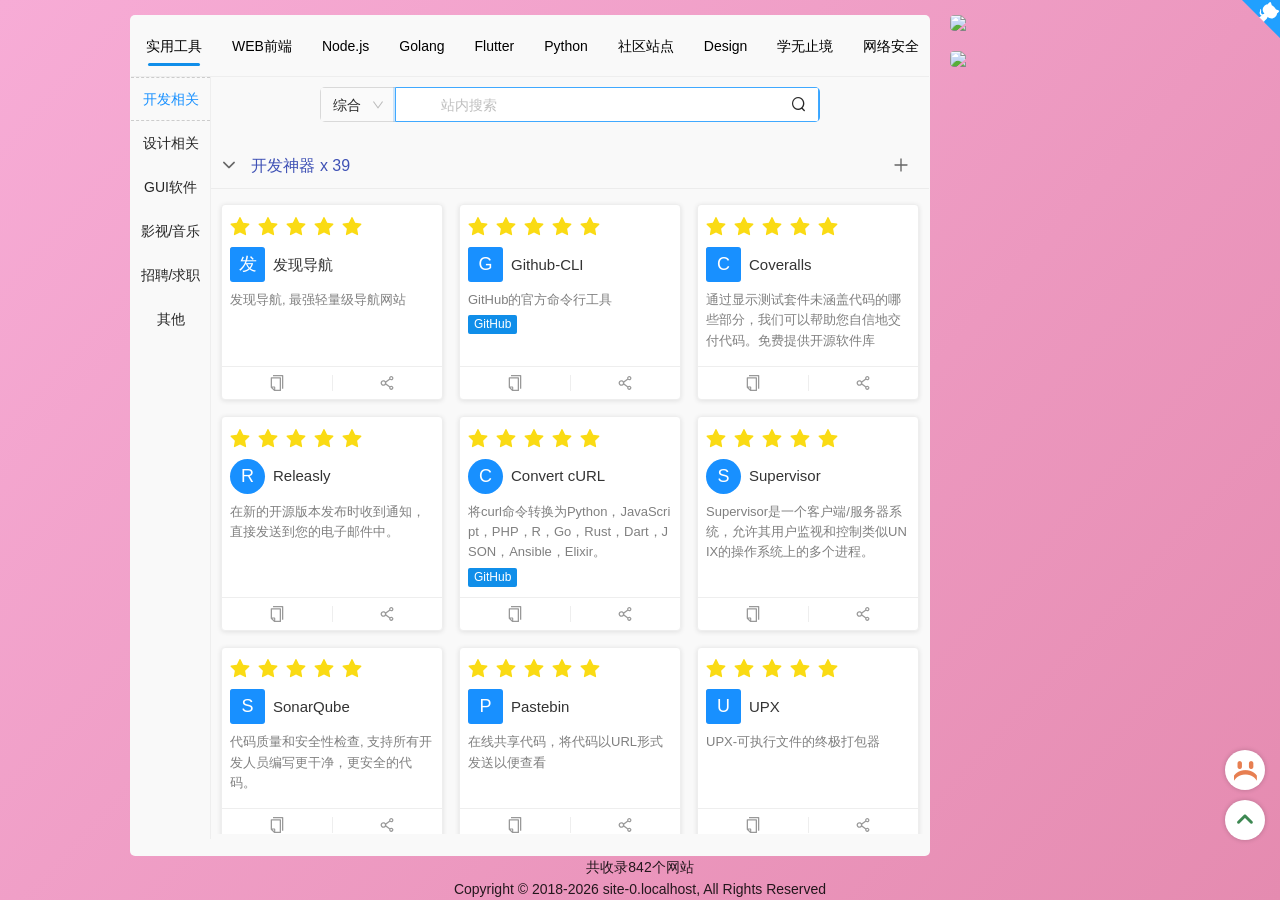
==== index.html @ 24893797 "Deploying to gh-pages from @ QianFuXin/nav@ac0bf2028103cdef2612ed367dbfabc76adaae41 🚀" ====
<!DOCTYPE html>
<!--
                                                                          
                                 .--,-``-.                              
                                /   /     '.                            
                               / ../        ;                           
      ,---,                    \ ``\  .`-    '                   ,---,  
  ,-+-. /  |               .---.\___\/   \   :               ,-+-. /  | 
 ,--.'|'   |  ,--.--.    /.  ./|     \   :   |      ,---.   ,--.'|'   | 
|   |  ,"' | /       \ .-' . ' |     /  /   /      /     \ |   |  ,"' | 
|   | /  | |.--.  .-. /___/ \: |     \  \   \     /    / ' |   | /  | | 
|   | |  | | \__\/: . .   \  ' . ___ /   :   |   .    ' /  |   | |  | | 
|   | |  |/  ," .--.; |\   \   '/   /\   /   :   '   ; :__ |   | |  |/  
|   | |--'  /  /  ,.  | \   \  / ,,/  ',-    .___'   | '.'||   | |--'   
|   |/     ;  :   .'   \ \   \ \ ''\        ;/  .\   :    :|   |/       
'---'      |  ,     .-./  '---" \   \     .' \  ; \   \  / '---'        
            `--`---'             `--`-,,-'    `--" `----'               
                      
                     2018/4/26   www.nav3.cn

        ,+++++++++++++++++++++++++++++++++++++++++++++++++.
        ( We want you! https://github.com/xjh22222228/nav )
        `-,+++++++++++++++++++++++++++++++++++++++++++++++'
-->
<html data-beasties-container>
  <head>
    <meta charset="utf-8">
    <base href="./">
    <meta name="author" content="https://github.com/xjh22222228">
    <meta http-equiv="X-UA-Compatible" content="IE=edge, chrome=1">
    <meta name="viewport" content="width=device-width, initial-scale=1, shrink-to-fit=no, minimum-scale=1.0, maximum-scale=1.0, user-scalable=no">
    <meta name="renderer" content="webkit">
    <!-- nav.config-start --><!-- https://github.com/xjh22222228/nav -->
  <title>发现导航 - 精选实用导航网站</title>
  <meta property="og:title" content="发现导航 - 精选实用导航网站">
  <meta property="og:description" content="发现导航是一个轻量级免费且强大的导航网站">
  <meta property="og:type" content="website">
  <meta name="description" content="发现导航是一个轻量级免费且强大的导航网站">
  <meta name="keywords" content="免费导航,开源导航" id="xjh_2">
  <link rel="icon" href="https://gcore.jsdelivr.net/gh/xjh22222228/public@gh-pages/nav/logo.svg">
  <link rel="apple-touch-icon" href="https://gcore.jsdelivr.net/gh/xjh22222228/public@gh-pages/nav/logo.svg">
  <link rel="prefetch" href="//unpkg.com/ng-zorro-antd@18.1.1/ng-zorro-antd.dark.min.css"><!-- nav.config-end -->
    <!-- nav.headerContent-start -->
    <!-- nav.headerContent-end -->
  <style>@charset "UTF-8";*,:before,:after{--tw-border-spacing-x:0;--tw-border-spacing-y:0;--tw-translate-x:0;--tw-translate-y:0;--tw-rotate:0;--tw-skew-x:0;--tw-skew-y:0;--tw-scale-x:1;--tw-scale-y:1;--tw-pan-x: ;--tw-pan-y: ;--tw-pinch-zoom: ;--tw-scroll-snap-strictness:proximity;--tw-gradient-from-position: ;--tw-gradient-via-position: ;--tw-gradient-to-position: ;--tw-ordinal: ;--tw-slashed-zero: ;--tw-numeric-figure: ;--tw-numeric-spacing: ;--tw-numeric-fraction: ;--tw-ring-inset: ;--tw-ring-offset-width:0px;--tw-ring-offset-color:#fff;--tw-ring-color:rgb(59 130 246 / .5);--tw-ring-offset-shadow:0 0 #0000;--tw-ring-shadow:0 0 #0000;--tw-shadow:0 0 #0000;--tw-shadow-colored:0 0 #0000;--tw-blur: ;--tw-brightness: ;--tw-contrast: ;--tw-grayscale: ;--tw-hue-rotate: ;--tw-invert: ;--tw-saturate: ;--tw-sepia: ;--tw-drop-shadow: ;--tw-backdrop-blur: ;--tw-backdrop-brightness: ;--tw-backdrop-contrast: ;--tw-backdrop-grayscale: ;--tw-backdrop-hue-rotate: ;--tw-backdrop-invert: ;--tw-backdrop-opacity: ;--tw-backdrop-saturate: ;--tw-backdrop-sepia: ;--tw-contain-size: ;--tw-contain-layout: ;--tw-contain-paint: ;--tw-contain-style: }*,:before,:after{box-sizing:border-box;border-width:0;border-style:solid;border-color:#e5e7eb}:before,:after{--tw-content:""}html{line-height:1.5;-webkit-text-size-adjust:100%;-moz-tab-size:4;tab-size:4;font-family:ui-sans-serif,system-ui,sans-serif,"Apple Color Emoji","Segoe UI Emoji",Segoe UI Symbol,"Noto Color Emoji";font-feature-settings:normal;font-variation-settings:normal;-webkit-tap-highlight-color:transparent}body{margin:0;line-height:inherit}p{margin:0}svg{display:block;vertical-align:middle}@-webkit-keyframes nprogress-spinner{0%{-webkit-transform:rotate(0deg)}to{-webkit-transform:rotate(360deg)}}html,body{width:100%;height:100%}*,*:before,*:after{box-sizing:border-box}html{font-family:sans-serif;line-height:1.15;-webkit-text-size-adjust:100%;-ms-text-size-adjust:100%;-ms-overflow-style:scrollbar;-webkit-tap-highlight-color:rgba(0,0,0,0)}@-ms-viewport{width:device-width}body{margin:0;color:#000000d9;font-size:14px;font-family:-apple-system,BlinkMacSystemFont,Segoe UI,Roboto,Helvetica Neue,Arial,Noto Sans,sans-serif,"Apple Color Emoji","Segoe UI Emoji",Segoe UI Symbol,"Noto Color Emoji";font-variant:tabular-nums;line-height:1.5715;background-color:#fff;font-feature-settings:"tnum"}p{margin-top:0;margin-bottom:1em}html{--antd-wave-shadow-color:#1890ff;--scroll-bar:0}:root{--componentHeight:155px}html{-ms-text-size-adjust:100%;-webkit-text-size-adjust:100%}body{min-height:100vh;-webkit-font-smoothing:antialiased;-moz-osx-font-smoothing:grayscale;-webkit-overflow-scrolling:touch;font-size:14px}</style><link rel="stylesheet" href="styles-VC4SX67Y.css" media="print" onload="this.media='all'"><noscript><link rel="stylesheet" href="styles-VC4SX67Y.css"></noscript></head>
  <script>
    window.__TITLE__ = document.title
  </script>
  <body class="dark-scrollbar-border" id="x-j-h">
    <app-xiejiahe>
      <!-- nav.loading-start -->
<style>
  @keyframes my-rotate{0%{transform:rotate(0deg)}100%{transform:rotate(360deg)}}@keyframes loading-dash{0%{stroke-dasharray:1,200;stroke-dashoffset:0}50%{stroke-dasharray:90,150;stroke-dashoffset:-40px}100%{stroke-dasharray:90,150;stroke-dashoffset:-120px}}.g-loading{z-index:999;position:fixed;top:0;left:0;right:0;bottom:0;background:#fff;display: flex;justify-content: center;align-items: center;}.circular{width:30px;height:30px;animation:my-rotate 2s linear infinite;}.path{stroke-dasharray:90,150;stroke-dashoffset:0;stroke-width:5;stroke:#409eff;stroke-linecap:round;animation:loading-dash 1.5s ease-in-out infinite}
</style><div class="g-loading">
    <svg viewBox="25 25 50 50" class="circular">
      <circle cx="50" cy="50" r="20" fill="none" class="path"/>
    </svg>
  </div>  
<!-- nav.loading-end -->
    </app-xiejiahe>

    <!-- nav.seo-start -->
<div data-url="https://github.com/xjh22222228/nav" data-server-time="1732529074254" data-a="x.i.e-jiahe" data-date="2024-11-25 18:04:34" id="META-NAV" style="z-index:-1;position:fixed;top:-10000vh;left:-10000vh;">
<div>发现导航</div><p>发现导航, 最强轻量级导航网站</p><div>Github-CLI</div><p>GitHub的官方命令行工具</p><div>Coveralls</div><p>通过显示测试套件未涵盖代码的哪些部分，我们可以帮助您自信地交付代码。免费提供开源软件库</p><div>Releasly</div><p>在新的开源版本发布时收到通知，直接发送到您的电子邮件中。</p><div>Convert cURL</div><p>将curl命令转换为Python，JavaScript，PHP，R，Go，Rust，Dart，JSON，Ansible，Elixir。</p><div>Supervisor</div><p>Supervisor是一个客户端/服务器系统，允许其用户监视和控制类似UNIX的操作系统上的多个进程。</p><div>SonarQube</div><p>代码质量和安全性检查, 支持所有开发人员编写更干净，更安全的代码。</p><div>Pastebin</div><p>在线共享代码，将代码以URL形式发送以便查看</p><div>UPX</div><p>UPX-可执行文件的终极打包器</p><div>askgit</div><p>使用SQL查询git存储库。生成报告，执行状态检查，分析代码库。</p><div>Sentry</div><p>Web应用程序，移动应用程序和游戏的实时崩溃报告。</p><div>randomuser</div><p>随机用户生成器是用于生成占位符用户信息的免费API。 获取个人资料照片，姓名等。 对于人们来说，就像Lorem Ipsum。</p><div>github-readme-stats</div><p>在你的 README 中 获取动态生成的 GitHub 统计信息</p><div>Hits</div><p>了解有多少人正在查看您的GitHub项目的简单方法</p><div>GitHub 文件加速</div><p>GitHub 文件加速</p><div>Shields IO</div><p>svg生成版本号图标</p><div>FunDebug</div><p>支持前端JavaScript，后端Node.js以及微信小程序错误监控</p><div>Asciiworld</div><p>WA！原来那些年程序猿搞怪的注释都在这里</p><div>jsfiddle</div><p>强大的前端代码在线演示的网站</p><div>CODEIF</div><p>变量命名神器</p><div>ASCIIFlow Infinity</div><p>无限的ASCII图表，保存到谷歌驱动器，调整大小，自由绘制，并直接输出到文本/HTML。</p><div>gitzip</div><p>它可以将GITHUB存储库的子文件夹/子目录作为zip并下载</p><div>Server酱</div><p>「Server酱」，英文名「ServerChan」，是一款「程序员」和「服务器」之间的通信软件。</p><div>mkcert</div><p>一个简单的零配置工具，可以使用您喜欢的任何名称制作本地可信赖的SSL开发证书</p><div>carbon</div><p>创建和分享源代码的精美图像</p><div>setup-ipsec-vpn</div><p>用于构建您自己的IPsec VPN服务器的脚本，在Ubuntu，Debian和CentOS上使用IPsec / L2TP和Cisco IPsec</p><div>nginxconfig</div><p>nginx配置生成器</p><div>GraphQL Explorer</div><p>GraphQL资源管理器利用真实的、实时的生产数据</p><div>patorjk</div><p>将文本转换成ASCII</p><div>lens</div><p>Lens控制Kubernetes集群所需的唯一IDE。它是适用于MacOS，Windows和Linux操作系统的独立应用程序。它是开源的，免费的。</p><div>public-apis</div><p>一些可用在 Web 或软件开发的开放 API 接口</p><div>astexplorer</div><p>一个Web工具，用于探索由各种解析器生成的AST</p><div>uTools</div><p>uTools是一个极简、插件化、跨平台的现代桌面软件。通过自由选配丰富的插件，打造你得心应手的工具集合</p><div>ihateregex</div><p>正则表达式备忘录</p><div>Oh My ZSH</div><p>是一个开放源代码，社区驱动的框架，用于管理zsh配置。</p><div>Tampermonkey</div><p>一款免费的浏览器扩展和最为流行的用户脚本管理器</p><div>Greasy Fork</div><p>提供用户脚本的网站</p><div>免费代理</div><p>免费HTTP代理IP</p><div>Google Workspace</div><p>Google Workspace状态信息中心</p><div>eoLinker接口管理平台</div><p>国内最大的在线接口管理服务方案供应商</p><div>YApi</div><p>YApi 是一个可本地部署的、打通前后端及QA的、可视化的接口管理平台</p><div>RAP2</div><p>Web接口管理工具，开源免费，接口自动化，MOCK数据自动生成，自动化测试，企业级管理。阿里妈妈MUX团队出品</p><div>showdoc</div><p>一个非常适合IT团队的在线API文档、技术文档工具</p><div>docsify</div><p>一个神奇的文档站点生成器</p><div>apiDoc</div><p>RESTful Web API文档生成器</p><div>docusaurus</div><p>易于维护的开源文档网站</p><div>禅道</div><p>禅道是灵活的项目管理软件</p><div>Tapd</div><p>一站式敏捷研发协作云平台, 凝聚腾讯研发方法及敏捷实践精髓, 助力企业研发更高效、协作更敏捷</p><div>Hoppscotch</div><p>一个免费，快速，美观的API请求构建器，供10万多个开发人员使用。(原名叫 Postwoman)</p><div>Sunny-Ngrok</div><p>一条命令解决的外网访问内网问题，无需任何配置，下载客户端之后直接一条命令让外网访问您的内网不再是距离</p><div>frp</div><p>一个快速反向代理，可帮助您将NAT或防火墙后面的本地服务器暴露给Internet。</p><div>zan-proxy</div><p>本地代码调试线上页面，环境再也不是问题</p><div>ngrok</div><p>ngrok是一个反向代理，通过在公共的端点和本地运行的 Web 服务器之间建立一个安全的通道。ngrok可捕获和分析所有通道上的流量，便于后期分析和重放</p><div>查MD5</div><p>MD5在线解密|md5在线破解|批量破解md5网站</p><div>JSON Web Tokens</div><p>jwt 在线解码</p><div>base64</div><p>base64在线解码编码</p><div>ipify</div><p>一个简单的公共IP地址API</p><div>归属地查询</div><p>淘宝免费归属地查询</p><div>draw</div><p>免费的在线图表软件，用于制作流程图、流程图、组织图、UML、ER和网络图</p><div>ProcessOn</div><p>免费在线作图工具,UML作图,UI界面原型设计,iOS原型设计,BPMN,流程图,思维导图,多人协作绘图</p><div>蓝湖</div><p>蓝湖是一款设计图共享平台,帮助互联网团队管理设计图</p><div>Zeplin</div><p>为设计师和前端而生的协作应用</p><div>幕布</div><p>极简大纲笔记 | 一键生成思维导图</p><div>声享</div><p>在线制作 PPT，让分享更有价值</p><div>墨刀</div><p>原型设计工具，web原型设计工具，app原型设计工具</p><div>小智LOGO</div><p>LOGO在线制作神器 - 3分钟完成LOGO设计在线生成</p><div>创客贴</div><p>一款简单易用、功能强大的线上图形设计工具</p><div>在线制作图表</div><p>信息图表是一种易于使用的信息图表和图表制造商。创建和分享美丽的信息图表，在线报告和互动地图。在这里做你自己</p><div>CLIPPING MAGIC</div><p>删除图像背景在线。使背景透明，白色等编辑，裁剪，旋转，固定颜色，添加阴影，一款在线抠图工具</p><div>稿定抠图</div><p>稿定设计是一款专为淘宝店主、新媒体运营人员和修图爱好者打造的免费在线抠图工具。</p><div>UZER.ME</div><p>超级应用空间致力于全生命周期的文档管理,无需安装,即可在线编辑Office, CAD,PS等任意格式文档,支持远程协作,全文检索,版本管理,权限管理,安全外发等.提高工作效率,降低安全风险</p><div>launchaco</div><p>免费在线制作LOGO</p><div>鹿班</div><p>鹿班 - 让设计更美好(阿里出品)</p><div>图片裁剪</div><p>在线裁剪照片大小尺寸</p><div>Bitwarden</div><p>个人和企业在任何设备上存储，共享和保护敏感数据的最简单，最安全的方法</p><div>Typeora</div><p>Typora是一款跨平台的最小Markdown编辑器，可为Markdown读者和作家提供无缝的体验</p><div>iterm2</div><p>iTerm2是Terminal的替代品，是iTerm的后续产品</p><div>Sourcetree</div><p>美丽的Git GUI中的简单性和强大功能</p><div>charles</div><p>Charles是HTTP代理/ HTTP监视器/反向代理，使开发人员可以查看其计算机与Internet之间的所有HTTP和SSL / HTTPS通信。这包括请求，响应和HTTP标头（其中包含cookie和缓存信息）。</p><div>Tunnelblick</div><p>适用于macOS的免费开源OpenVPN VPN客户端服务器软件。</p><div>Keka</div><p>macOS文件存档器, 储存更多，私密分享</p><div>Kap</div><p>使用Web技术构建的开源屏幕录像机。</p><div>Vscode</div><p>VScode是一款轻量级的编辑器，自由。 建立在开源上。 无处不在。</p><div>zenmap</div><p>开源免费的网络发现工具，通过它能够找出网络上在线的主机，并测试主机上哪些端口处于监听状态，接着通过端口确定主机上运行的应用程序类型与版本信息，最后利用它还能侦测出操作系统的类型和版本</p><div>obsproject</div><p>免费和开源软件，用于视频录制和实时流。</p><div>hyper</div><p>基于WEB技术的终端</p><div>Listary</div><p>Listary是Windows的革命性搜索实用程序，它使休闲用户和高级用户都能快速找到文件并启动应用程序！</p><div>vmware</div><p>利用VMware提供的软件定义的云，移动性，网络和安全解决方案来建立您的数字基础。</p><div>parallels</div><p>Mac和Windows虚拟化|管理Mac|VDI和RDS解决方案</p><div>mumu Android模拟器</div><p>网易MuMu[手游模拟器][安卓模拟器]</p><div>DBeaver</div><p>适用于开发人员，数据库管理员，分析师和所有需要使用数据库的人员的免费的多平台数据库工具。支持所有流行的数据库：MySQL，PostgreSQL，SQLite，Oracle，DB2，SQL Server，Sybase，MS Access，Teradata，Firebird，Apache Hive，Phoenix，Presto等</p><div>RedisDesktopManager</div><p>Redis Desktop Manager（又名RDM）—是用于Windows，Linux，MacOS和iPadOS的快速Redis数据库管理应用程序。</p><div>Sequel Pro</div><p>Sequel Pro是一个快速，易于使用的Mac数据库管理应用程序，用于处理MySQL数据库。</p><div>Robo 3T</div><p>一个现代，强大且由社区驱动的MongoDB管理工具</p><div>DataGrip</div><p>jetbrains出品的数据库管理系统</p><div>tableplus</div><p>用于关系数据库的现代，本地且友好的GUI工具：MySQL，PostgreSQL，SQLite等</p><div>TeamViewer</div><p>TeamViewer远程连接控制软件是一款随时随地连接到远程桌面电脑、移动设备及Iot,让远程连接过程更加的快速和安全,轻松实现对文件、网络及程序的实时支持或访问。</p><div>向日葵</div><p>向日葵远程控制软件是一款免费的集远程控制电脑手机、远程桌面连接、远程开机、远程管理、支持内网穿透的一体化远程控制管理工具软件</p><div>v2ray</div><p>用于构建代理绕过网络限制的平台。</p><div>clash</div><p>Go中基于规则的隧道</p><div>哔哩哔哩</div><p>国内知名的视频弹幕网站，这里有最及时的动漫新番，最棒的ACG氛围，最有创意的Up主</p><div>爱奇艺</div><p>拥有海量、优质、高清的网络视频的大型视频网站，专业的网络视频播放平台</p><div>Youtube</div><p>全球最大的视频网站</p><div>斗鱼</div><p>斗鱼 - 每个人的直播平台</p><div>疯狂影视搜索</div><p>疯狂影视搜索是一款全能影视搜索引擎，帮你找到最新影视资源，一站拥有无尽影视资源</p><div>全民vip视频在线解析</div><p>免费全网VIP视频会员免广告看电影！优酷vip解析，爱奇艺vip解析，腾讯vip解析，乐视vip解析，芒果vip解析</p><div>蜜蜂剪辑</div><p>免费在线视频剪辑、视频制作、视频剪切、视频转gif等实用功能</p><div>kk高清影院</div><p>kk高清影院,1080p电影下载,高清电影迅雷下载,免费高清电影网</p><div>自由的音乐</div><p>自由的音乐是一个免费试听并下载全网音乐的网站</p><div>智联招聘</div><p>智联招聘，更懂你的价值</p><div>前程无忧</div><p>招聘网,人才网,求职,找工作</p><div>BOSS直聘</div><p>BOSS直聘是权威领先的招聘网，开启人才网招聘求职新时代，让求职者与Boss直接开聊、加快面试、即时反馈，找工作就来BOSS直聘和Boss开聊吧</p><div>ResumeSample</div><p>程序员简历模板系列, WEB/IOS/Android/C++/node等以及通用程序员简历模板</p><div>程序员找工作黑名单</div><p>有些事情，应该被记住</p><div>看准网</div><p>看准网★中国领先的职场信息平台,专注于公司评论,晒工资,工资待遇,面试,公司福利等.您可以在看准网上匿名分享您的职业信息</p><div>TinyPNG</div><p>智能PNG和JPEG压缩，以质量和文件大小的完美平衡来优化您的图像</p><div>Squoosh</div><p>在浏览器中用不同的编解码器压缩和比较图像(Google出品)</p><div>草料二维码</div><p>用专业的二维码产品帮助企业创造价值</p><div>Feed 验证器</div><p>验证RSS是否符合标准规范</p><div>淘捏捏</div><p>淘宝信誉查询 - 淘捏捏卖家工具箱 淘宝信誉查询_淘宝信用查询_淘宝小号查询_淘宝黑号查询</p><div>天眼查</div><p>人人都在用商业安全工具_企业信息查询_公司查询_工商查询_企业信用信息查询系统</p><div>语雀</div><p>优雅高效的在线文档编辑与协同工具，让每个企业轻松拥有文档中心 - 阿里巴巴</p><div>求是潮云U盘</div><p>临时文件上传, 快速和稳定</p><div>云转换</div><p>在线免费转换视频,音频,YouTube视频到文字,视频到文字,音频到文字,语音转换成文字</p><div>Picdiet</div><p>独特且强悍的JavaScript算法，能极速压缩80%的图片大小，而不损害其质量</p><div>easyicon</div><p>在线图标转换ico、icns</p><div>Smallpdf</div><p>压缩pdf、各种文件格式转换pdf</p><div>Cool Backgrounds</div><p>生成非常酷的彩色背景图像</p><div>Unsplash Source</div><p>随机生成图片链接</p><div>石墨文档</div><p>一款轻便、简洁的在线协作文档工具，PC端和移动端全覆盖，支持多人同时对文档编辑和评论...</p><div>Emoji searcher</div><p>Emoji表情大全</p><div>imgURL</div><p>ImgURL是一个简单、纯粹的图床程序，让个人图床多一个选择</p><div>拷贝兔</div><p>跨平台分享工具，纯Web，IOS，MAC，Linux，Android互传</p><div>表格工具</div><p>一个功能强大的在线表格编辑器，支持Excel、Markdown、JSON、CSV、HTML等格式的相互转换</p><div>360查字体</div><p>360查字体 - 查版权，免纠纷</p><div>sejda</div><p>在线HTML转换pdf</p><div>AI人工智能图片放大</div><p>Bigjpg - 使用开源waifu2x人工智能深度卷积神经网络（CNN）智能无损免费放大图片</p><div>VVV文档在线导出工具</div><p>免费下载百度文库文档</p><div>在线文件编码识别</div><p>在线文件编码识别</p><div>iptv</div><p>收集来自世界各地的5000多个公共IPTV频道</p><div>临时邮箱</div><p>10分钟邮箱，临时邮箱，临时邮，临时电子邮箱，24小时邮箱，一次性邮箱，匿名邮箱，安全邮箱</p><div>jQuery</div><p>jQuery是一个JavaScript函数库</p><div>webpack</div><p>webpack是一个模块打包器</p><div>Babel</div><p>用于编写下一代 JavaScript 的编译器</p><div>ESLint</div><p>可组装的JavaScript和JSX检查工具</p><div>stylelint</div><p>一个强大的现代样式风格的linter</p><div>Mocha</div><p>Mocha是JavaScript的一种单元测试框架，既可以在浏览器环境下运行，也可以在Node.js环境下运行</p><div>MUI</div><p>MUI: 最接近原生APP体验的高性能前端框架</p><div>rollup</div><p>Rollup 是一个 JavaScript 模块打包器，可以将小块代码编译成大块复杂的代码，例如 library 或应用程序</p><div>standard</div><p>JavaScript样式指南，带有linter和自动代码修复程序</p><div>Faker</div><p>在Node.js和浏览器中生成大量逼真的假数据</p><div>sweetalert</div><p>JavaScript Alert 的漂亮替代品</p><div>Sortable</div><p>一个JavaScript库，用于在现代浏览器和触摸设备上对拖放列表进行重新排序</p><div>formilyjs</div><p>Formily 是一个由阿里巴巴集团多 BU 共建的面向中后台复杂场景的表单解决方案，它也是一个表单框架</p><div>rough-notation</div><p>一个小的JavaScript库，用于在网页上创建手绘动画并为其添加动画效果</p><div>AntV</div><p>AntV 是蚂蚁金服全新一代数据可视化解决方案</p><div>Lodash</div><p>Lodash是一个一致性、模块化、高性能的 JavaScript 实用工具库</p><div>Swiper</div><p>轻量级的移动设备触控滑块的js框架，使用硬件加速过渡</p><div>fastclick</div><p>Polyfill 解决移动端具有300ms延迟的库</p><div>Layer</div><p>丰富多样的Web弹出层组件,可轻松实现Alert/Confirm/Prompt/普通提示/页面区块/iframe/tips等等几乎所有的弹出交互</p><div>moment.js</div><p>一个轻量级的JavaScript日期库，用于解析，验证，操作和格式化日期</p><div>js-cookie</div><p>一个简单，轻量级的JavaScript API，用于处理浏览器cookie</p><div>qs</div><p>具有嵌套支持的查询字符串解析器</p><div>Mock.js</div><p>生成随机数据，拦截 Ajax 请求</p><div>GITALK</div><p>凹凸实验室出品的一款基于 Github Issue 和 Preact 开发的评论插件</p><div>prism</div><p>轻巧，强大，优雅的代码语法高亮</p><div>nprogress</div><p>顶部加载进度条</p><div>iNotify</div><p>JS实现浏览器标题闪烁，滚动，语音提示，Chrome/Safari/FireFox/IE通知</p><div>html2canvas</div><p>最流行的JavaScript屏幕截图</p><div>dayjs</div><p>使用与Moment.js兼容的API来解析，验证，操作和显示现代浏览器的日期和时间</p><div>JsBarcode</div><p>易于使用但功能强大的条形码生成器，适用于Web和Node.js</p><div>clipboard.js</div><p>现代复制到剪贴板。没有Flash。只需3kb gzipped。</p><div>lib-flexible</div><p>可伸缩布局方案, 淘宝rem解决方案</p><div>js-xss</div><p>根据白名单过滤HTML(防止XSS攻击)</p><div>mescroll</div><p>精致的下拉刷新和上拉加载 js框架.支持vue,完美运行于移动端和主流PC浏览器</p><div>better-scroll</div><p>灵感来自iscroll，它具有更好的滚动性能</p><div>pinyinjs</div><p>一个实现汉字与拼音互转的小巧web工具库</p><div>ms</div><p>使用此包可以轻松地将各种时间格式转换为毫秒。</p><div>ramda</div><p>适用于JavaScript程序员的实用函数库</p><div>decimal.js</div><p>JavaScript的任意精度Decimal类型 (0.1+0.2=0.3)</p><div>copy-to-clipboard</div><p>简单的模块公开copy功能，它将尝试使用execCommand与特定于IE的clipboardData接口的回退，最后，通常prompt使用适当的文本内容和消息</p><div>path-to-regexp</div><p>将字符串路径转换成正则表达式</p><div>autosize</div><p>autosize是一个小的独立脚本，可以自动调整textarea域的高度以适合文本</p><div>shake.js</div><p>监听手机设备摇动</p><div>progressbar</div><p>可以轻松地为Web创建响应式和时尚的进度栏。动画即使在移动设备上也表现良好</p><div>easy-mock</div><p>Easy Mock 是一个可视化，并且能快速生成模拟数据的持久化服务</p><div>Clamp.js</div><p>JS版本的多行文本溢出省略</p><div>json-bigint</div><p>带有bigints支持的JSON.parse / stringify</p><div>exif-js</div><p>用于读取EXIF图像元数据的JavaScript库</p><div>lunr.js</div><p>Lunr.js是一个用于浏览器的小型全文本搜索库。它为JSON文档建立索引，并提供一个简单的搜索界面来检索与文本查询最匹配的文档</p><div>hotkeys</div><p>强大的Javascript库，用于捕获键盘输入和输入的按键组合。它没有依赖性。</p><div>dom-to-image</div><p>使用HTML5 canvas从DOM节点生成图像</p><div>single-spa</div><p>使微前端变得简单</p><div>qiankun</div><p>为微型前端提供快速，简单和完整的解决方案</p><div>nanoid</div><p>一个很小的，安全的，URL友好的，唯一的JavaScript字符串ID生成器。</p><div>Numeral-js</div><p>一个用于格式化和处理数字的javascript库</p><div>ua-parser-js</div><p>用于从userAgent字符串检测浏览器，引擎，操作系统，CPU和设备类型/模型。支持浏览器和node.js环境</p><div>hammer.js</div><p>一个用于多点触摸手势的javascript库</p><div>i18next</div><p>i18next是一个非常流行的国际化框架，适用于浏览器或任何其他JavaScript环境（例如，node.js）。</p><div>js-lingui</div><p>JavaScript的可读，自动化和优化（5 kb）国际化</p><div>wow.js</div><p>基于Animate.css,向下滚动页面时显示CSS动画,轻松自定义动画设置：样式，延迟，长度，偏移，迭代...</p><div>Waves</div><p>受Google材质设计启发的点击效果, 波纹效果</p><div>velocity</div><p>加速JavaScript动画</p><div>anime</div><p>轻量级的JavaScript动画库。它适用于任何CSS属性，单个CSS转换，SVG或任何DOM属性以及JavaScript对象</p><div>Hover-Buttons</div><p>hover动画CSS / SCSS按钮</p><div>JavaScript-MD5</div><p>JavaScript MD5实现。兼容服务器端环境，如node.js，RequireJS等模块加载器和所有Web浏览器</p><div>js-sha1</div><p>JavaScript的简单SHA1哈希函数支持UTF-8编码。</p><div>js-base64</div><p>JavaScript的Base64实现</p><div>jsSHA</div><p>SHA-1，SHA-224，SHA3-224，SHA-256，SHA3-256，SHA-384，SHA3-384，SHA-512，SHA3-512，SHAKE128 ，和SHAKE256以及HMAC</p><div>crypto-js</div><p>加密标准的JavaScript库</p><div>pdf.js</div><p>PDF.js是一个使用HTML5构建的可移植文档格式（PDF）查看器</p><div>webuploader</div><p>百度出品，采用大文件分片并发上传，极大的提高了文件上传效率。</p><div>pdfmake</div><p>纯JavaScript中的客户端/服务器端PDF打印, HTML转换Pdf</p><div>ViewerJS</div><p>JavaScript中的文档阅读器, pdf/ppt/opt/odt等文件渲染成HTML</p><div>filepond</div><p>灵活而有趣的JavaScript文件上传库</p><div>FileSaver.js</div><p>客户端保存文件的解决方案，非常适合在客户端上生成文件的Web应用程序</p><div>jsPDF</div><p>一个使用JavaScript生成PDF的库</p><div>PhotoSwipe</div><p>适用于移动和桌面的JavaScript图像库, 图片预览</p><div>viewerjs</div><p>javascript图片预览</p><div>howler.js</div><p>现代 Web 音频 javascript 库</p><div>DPlayer</div><p>哇，这么可爱的HTML5 danmaku视频播放器</p><div>APlayer</div><p>哇，这么可爱的HTML5音乐播放器</p><div>three.js</div><p>JavaScript 3D引擎</p><div>flowy</div><p>创建流程图的最小JavaScript库</p><div>incubator-echarts</div><p>浏览器的功能强大的交互式图表和可视化库</p><div>d3</div><p>借助SVG，Canvas和HTML使数据栩栩如生。</p><div>uikit</div><p>一款轻量级、模块化的前端框架可快速构建强大的web前端界面</p><div>JsBridge</div><p>android java和javascript桥接，灵感来自微信webview jsbridge</p><div>DSBridge-Android</div><p>一个现代的跨平台JavaScript桥接，通过它您可以在JavaScript和本机之间同步或异步地调用彼此的功能</p><div>joi</div><p>对象模式验证</p><div>validator.js</div><p>字符串验证插件、表单验证</p><div>async-validator</div><p>异步验证器</p><div>yup</div><p>无效的简单对象架构验证</p><div>localForage</div><p>离线存储，使用简单但功能强大的API包装IndexedDB，WebSQL或localStorage。</p><div>introjs</div><p>为您的网站和项目提供新功能介绍和逐步用户指南的更好方法</p><div>shepherd</div><p>引导您的用户浏览您的应用程序</p><div>bootstrap-tour</div><p>使用Twitter Bootstrap Popovers快速方便地进行产品浏览</p><div>React</div><p>用于构建用户界面的 JavaScript 库</p><div>React Router</div><p>React 路由管理</p><div>Redux</div><p>React 状态管理</p><div>create-react-app</div><p>React官方脚手架</p><div>React Redux</div><p>Redux的官方React绑定(通常配合redux使用)</p><div>redux-actions</div><p>Redux的Flux标准action实用程序(用于生成action)</p><div>redux-thunk</div><p>Redux的Thunk中间件, 用于处理异步逻辑</p><div>redux-saga</div><p>一个旨在使应用程序副作用（即异步事物，如数据获取和不纯的东西，如访问浏览器缓存）更容易管理，执行更高效，易于测试，以及更好地处理故障的库</p><div>React Native</div><p>使用React构建原生APP程序的框架</p><div>React Navigation</div><p>为您的本地应用程序提供路由和导航</p><div>expo</div><p>用于制作跨平台移动应用程序的Expo平台</p><div>ant-design-mobile-rn</div><p>一个基于 React Native 的 UI 组件库</p><div>Ant Design</div><p>Ant Design - A UI Design Language</p><div>MATERIAL-UI</div><p>React 组件用于更快速、更简便的 web 开发。你也可以建立你自己的设计系统，或者从 Material Design 开始</p><div>element</div><p>elementUI组件库</p><div>react-bootstrap</div><p>基于Bootstrap 3构建的组件库</p><div>evergreen</div><p>Evergreen是一个React UI框架，用于在Web上构建雄心勃勃的产品。由Segment带给您。</p><div>@alifd/next</div><p>@alifd/next 是 Alibaba Fusion Design 的官方 React 实现, 赋能企业中后台产品开发</p><div>zent</div><p>Zent 是有赞 PC 端 WebUI 规范的 React 实现，提供了一整套基础的 UI 组件以及一些常用的业务组件</p><div>React95</div><p>装修一新的现代的应用程序做出React Windows95的UI组件。</p><div>rsuite</div><p>React Suite 是一套 React 组件库，为后台产品而生。同时也是一个具有贴心设计以及对开发者友好的 UI 框架</p><div>chakra-ui</div><p>适用于您的React应用程序的简单，模块化和可访问的UI组件</p><div>Ant Design Mobile</div><p>一个基于 Preact / React / React Native 的 UI 组件库</p><div>React Helmet</div><p>这个可重用的反应组件将管理对文档头的所有更改</p><div>react-image-crop</div><p>用于React的响应式图像裁剪工具</p><div>React Helmet</div><p>这个可重用的反应组件将管理对文档头的所有更改</p><div>react-transition-group</div><p>当React组件进入或离开DOM时执行动画的简单方法</p><div>React Loadable</div><p>用于加载具有promise的组件的更高阶组件 - 路由懒加载</p><div>react-swipe</div><p>基于swipe.js封装的react组件/走马灯</p><div>Ant Motion</div><p>使用 Ant Motion 能够快速在 React 框架中使用动画,我们提供了单项，组合动画，以及整套解决方案</p><div>video-react</div><p>网络视频播放器使用React库从头开始构建HTML5世界</p><div>react-keeper</div><p>一个react路由库，更适合移动端使用，拥有缓存等功能</p><div>Fusion Design</div><p>基于React构建的Web可配置组件库</p><div>recharts</div><p>基于 React和D3 的组合式图表库</p><div>react-json-view</div><p>JSON查看器</p><div>BizCharts</div><p>基于G2和React的强大数据可视化库</p><div>react-draggable</div><p>一个简单的组件，用于使元素可拖动</p><div>react-slick</div><p>react走马灯组件</p><div>react-color</div><p>react 拾色器</p><div>react-intl</div><p>国际化React应用程序。这个库提供了React组件和一个API，用于格式化日期，数字和字符串，包括复数形式和处理翻译</p><div>react-data-grid</div><p>使用React构建的类似于Excel的网格组件，具有编辑器，键盘导航，复制和粘贴等功能</p><div>react-virtualized</div><p>React组件可有效呈现大型列表和表格数据</p><div>react-live</div><p>一个用于实时编辑React组件的灵活组件库</p><div>formik</div><p>在React中轻松创建表单</p><div>react-move</div><p>一个React组件，它创建可移动，可拖动，可调整大小，可缩放，可旋转，可扭曲，可收缩，可分组，可捕捉。</p><div>react-dnd</div><p>React DnD是一组React实用程序，可帮助您构建复杂的拖放接口，同时保持组件分离</p><div>react-beautiful-dnd</div><p>漂亮的和可访问的拖放列表</p><div>react-rnd</div><p>一个可调整大小且可拖动的React组件。</p><div>ANT DESIGN PRO</div><p>开箱即用的中台前端/设计解决方案</p><div>enzyme</div><p>适用于React的JavaScript测试实用程序</p><div>Jest</div><p>Jest是一个令人愉快的JavaScript测试框架，专注于简单性。</p><div>umijs</div><p>插件化的企业级前端应用框架。</p><div>DvaJS</div><p>基于React和Redux的轻量级和elm风格框架</p><div>umijs/hooks</div><p>你可以将 umi hooks 使用在任何地方，和任意组件库搭配使用。虽然我们的代码示例都是基于 ant design 的，但是并不代表我们的 Hooks 只能和 ant design 配合使用</p><div>umi-plugin-cache-route</div><p>路由缓存，类似vue keep-alive</p><div>React.js 小书</div><p>这是一本关于 React.js 的小书</p><div>TypeScript-React-Starter</div><p>TypeScript和React的入门模板，带有详细的README，描述了如何将两者结合使用。</p><div>react-redux-typescript-guide</div><p>TypeScript中的React和 Redux - 使用说明</p><div>Mobx</div><p>简单、可扩展的状态管理</p><div>next.js</div><p>服务端渲染框架、SEO解决方案</p><div>nwb</div><p>适用于Web的React，Preact，Inferno和Vanilla JS应用，React库和其他npm模块的工具包，无需配置</p><div>ahooks</div><p>为 React Hooks 而生</p><div>react-app-rewired</div><p>覆盖create-react-app webpack配置而不弹出</p><div>Vue.js</div><p>渐进式JavaScript 框架</p><div>Vue Router</div><p>Vue Router 是 Vue.js 官方的路由管理器</p><div>Vuex</div><p>Vuex 是一个专为 Vue.js 应用程序开发的状态管理模式。</p><div>vue-devtools</div><p>vue.js调试工具</p><div>vue-cli</div><p>Vue.js开发的标准脚手架工具</p><div>vuepress</div><p>Vue 驱动的静态网站生成器</p><div>Vue SSR</div><p>Vue服务端渲染、SEO解决方案</p><div>vue-class-component</div><p>用于类式Vue组件的ECMAScript / TypeScript装饰器。</p><div>eslint-plugin-vue</div><p>Vue.js的官方ESLint插件</p><div>vite</div><p>Vite是一个经过验证的Web开发人员构建工具，可在开发过程中通过本机ES模块导入为您的代码提供服务，并将其与Rollup捆绑在一起进行生产</p><div>Vue 组合式 API</div><p>Vue 组合式 API在线文档阅读</p><div>iView</div><p>一套基于 Vue.js 的高质量UI 组件库</p><div>Element</div><p>一套为开发者、设计师和产品经理准备的基于 Vue 2.0 的桌面端组件库</p><div>Element Plus</div><p>支持Vue3.0的Element</p><div>Muse-UI</div><p>基于 Vue 2.0 优雅的 Material Design UI 组件库</p><div>Ant Design Vue</div><p>这里是 Ant Design 的 Vue 实现，开发和服务于企业级后台产品</p><div>vuetify</div><p>让Vue和Material Design的强大力量在开发上助您一臂之力</p><div>bootstrap-vue</div><p>BootstrapVue为Vue.js提供了最全面的Bootstrap 4组件和网格系统实现之一，并提供了广泛的自动WAI-ARIA可访问性标记</p><div>vue-material</div><p>Vue material简单，轻巧，完全符合Google Material Design规范</p><div>buefy</div><p>Buefy是一个基于Bulma框架和设计的Vue.js响应式UI组件的轻量级库。</p><div>vant</div><p>轻量、可靠的移动端 Vue 组件库</p><div>vux</div><p>一个凑合的 Vue.js 移动端 UI 组件库</p><div>cube-ui</div><p>基于 Vue.js 实现的精致移动端组件库</p><div>Mand Mobile</div><p>面向金融场景的Vue移动端UI组件库，丰富、灵活、实用，快速搭建优质的金融类产品，让复杂的金融场景变简单</p><div>Mint UI</div><p>基于 Vue.js 的移动端组件库</p><div>NutUI</div><p>一套京东风格的轻量级移动端Vue组件库</p><div>vue-awesome-swiper</div><p>基于swiper封装的轮播图组件</p><div>vue-meta</div><p>管理Vue 2.0组件中的页面元信息。支持SSR + Streaming</p><div>vue-scroller</div><p>Vue Scroller是Vonic UI 的基础组件。为了平滑滚动，拉动刷新和无限加载。</p><div>vue-infinite-loading</div><p>Vue.js的无限滚动插件(支持向上和向下)</p><div>iview-admin</div><p>基于iView的Vue 2.0管理系统模板</p><div>nuxt</div><p>Vue.js 通用应用框架</p><div>创建nuxt的脚手架工具</div><p>create-nuxt-app</p><div>Angular</div><p>一个框架，移动 & 桌面</p><div>angular-cli</div><p>用于Angular CLI脚手架工具</p><div>augury</div><p>Angular调试和可视化工具</p><div>NG-ZORRO</div><p>基于Ant Design的Angular企业级UI组件</p><div>ng-bootstrap</div><p>基于Bootstrap 4的Angular组件</p><div>element-angular</div><p>Element Angular组件库</p><div>primeng</div><p>PrimeNG是Angular的丰富UI组件的集合</p><div>material</div><p>Material Design是一个统一的视觉，动作和交互设计系统的规范，适用于不同的设备。</p><div>material</div><p>Material Design是一个统一的视觉，动作和交互设计系统的规范，适用于不同的设备。</p><div>小程序开发</div><p>微信小程序</p><div>小游戏开发</div><p>微信小游戏</p><div>mpvue</div><p>Vue.js 开发小程序的前端框架。框架基于 Vue.js 核心</p><div>wepy</div><p>官方小程序组件化开发框架</p><div>mpx</div><p>Mpx是一款致力于提高小程序开发体验的增强型小程序框架(滴滴出品，基于vue)</p><div>uni-app</div><p>uni-app 是使用 Vue 语法开发小程序、H5、App的统一框架</p><div>omix</div><p>腾讯原生小程序框架 OMIX 2.0</p><div>vant-weapp</div><p>轻量、可靠的小程序 UI 组件库</p><div>weui-wxss</div><p>这是一套基于样式库weui-wxss开发的小程序扩展组件库，同微信原生视觉体验一致的UI组件库</p><div>wxParse</div><p>wxParse-微信小程序富文本解析自定义组件，支持HTML及markdown解析</p><div>mpvue-wxParse</div><p>适用于 Mpvue 的微信小程序富文本解析自定义组件</p><div>echarts-for-weixin</div><p>ECharts 的微信小程序版本</p><div>腾讯位置服务</div><p>微信小程序原生LBS能力的最佳拍档</p><div>ColorUI</div><p>鲜亮的高饱和色彩，专注视觉的小程序组件库</p><div>weapp-input-frame</div><p>验证码、支付密码输入框组件</p><div>JS接口签名校验工具</div><p>微信 JS 接口签名校验工具</p><div>接口调试工具</div><p>微信公众平台接口调试工具</p><div>computed</div><p>小程序自定义组件 computed / watch 扩展</p><div>awesome-github-wechat-weapp</div><p>微信小程序开源项目库汇总</p><div>awesome-wechat-weapp</div><p>微信小程序开发资源汇总</p><div>微信开放社区</div><p>小程序开发者专区，微信公众平台,微信开放社区,开发者专区</p><div>wechat-format</div><p>微信公众号排版编辑器，转换 Markdown 到微信特制的 HTML</p><div>微信开放平台</div><p>微信开放平台</p><div>CSS3 UI Lib</div><p>CSS动画集成、在线调试阴影</p><div>CSS Sprites Generator</div><p>CSS雪碧图生成</p><div>CSS渐变调试器</div><p>前端开发调试CSS渐变必备神器</p><div>Animista</div><p>在线生成CSS动画</p><div>CSS Gradient</div><p>CSS渐变调试并生成CSS代码</p><div>Grabient</div><p>CSS渐变调试并生成CSS代码，还可以角度变换</p><div>px与em单位转换</div><p>px与em单位转换</p><div>CSS三角形產生器</div><p>CSS三角形產生器 - 使用純CSS繪畫三角形</p><div>SassMeister</div><p>将sass语法转换成CSS语法</p><div>transfonter</div><p>字体图标转换Base64</p><div>Loading集合</div><p>上千种Loading认你选</p><div>CSS Reference</div><p>css参考是一个免费的视觉指导css。它以最受欢迎的特性为特色，并用插图和动画示例对其进行说明</p><div>在线CSS阴影调试</div><p>CSS3 Box Shadow(阴影)效果在线调试工具</p><div>正则表达式验证器</div><p>验证JavaScript正则表达式</p><div>JSON在线解析及格式化验证</div><p>json在线解析,json格式化,json格式验证,json转xml,xml转json</p><div>prettier</div><p>Prettier是一个固定的代码格式化程序。它通过解析代码并使用自己的规则重新打印它来强制执行一致的样式，这些规则考虑了最大行长度，并在必要时包装代码</p><div>正则表达式在线测试</div><p>正则表达式在线测试</p><div>spy-debugger</div><p>微信调试，各种WebView样式调试、手机浏览器的页面真机调试。便捷的远程调试手机页面、抓包工具，支持：HTTP/HTTPS，无需USB连接设备</p><div>VConsole</div><p>一个轻量、可拓展、针对手机网页的前端开发者调试面板</p><div>Staticfile CDN</div><p>免费CDN服务，包括 JavaScript、CSS、图片和 swf 等静态文件</p><div>jsDelivr</div><p>jsDelivr – 开源 CDN</p><div>BootCDN</div><p>稳定、快速、免费的前端开源项目 CDN 加速服务</p><div>cdnjs</div><p>面向Web开发人员的免费和开源公共Web CDN！</p><div>FunDebug</div><p>支持前端JavaScript，后端Node.js以及微信小程序错误监控</p><div>前端兼容性查询</div><p>前端查询API各个厂商兼容性情况</p><div>Browserhacks</div><p>Browserhacks是来自各个互联网的浏览器特定CSS和JavaScript hacks的广泛列表。</p><div>Character Entity Reference Chart</div><p>字符实体参考图，&gt;</p><div>awesome-web-editor</div><p>开源web编辑器汇总列表</p><div>jsfiddle</div><p>强大的前端代码在线演示的网站</p><div>jsperf</div><p>jsPerf旨在提供一种简单的方法来创建和共享测试用例，通过运行基准测试来比较不同JavaScript代码段的性能</p><div>codesandbox</div><p>codesandbox是为Web应用程序定制的在线编辑器。</p><div>HTML Reference</div><p>所有HTML元素和属性的免费指南参考</p><div>jsbin</div><p>一个轻量级的html/css/js在线编辑器Debug调试器</p><div>jsfuck</div><p>JSFuck是基于JavaScript原子部分的深奥和教育性编程风格。它仅使用六个不同的字符来编写和执行代码。</p><div>Bootstrap</div><p>Bootstrap 是一个用于快速开发 Web 应用程序和网站的前端框架</p><div>Sass</div><p>Sass 是成熟、稳定、强大的 CSS 扩展语言</p><div>Less</div><p>Less 是一门 CSS 预处理语言,它扩展了 CSS 语言,增加了变量、Mixin、函数等特性</p><div>magic</div><p>CSS3动画特效</p><div>Animate.css</div><p>CSS动画的跨浏览器库,简单易用</p><div>normalize.css</div><p>使浏览器更加一致地呈现所有元素并符合现代标准。它只针对需要规范化的样式</p><div>Hover</div><p>CSS3动力悬停效果的集合，适用于链接，按钮，徽标，SVG，特色图像等</p><div>github-markdown-css</div><p>复制GitHub Markdown样式的最小CSS量</p><div>autoprefixer</div><p>Autoprefixer是一款自动管理浏览器前缀的插件，它可以解析CSS文件并且添加浏览器前缀到CSS内容里</p><div>vivify</div><p>Vivify是免费的CSS动画库。</p><div>cubic-bezier</div><p>在线制作CSS动画</p><div>iconfont</div><p>阿里妈妈MUX倾力打造的矢量图标管理、交流平台</p><div>Font Awesome</div><p>一套绝佳的图标字体库和CSS框架</p><div>LivIcons Evolution</div><p>会动的纯svg矢量图标库</p><div>ionicons</div><p>适用于Ionic Framework和Web应用程序的高级图标字体</p><div>material-design-icons</div><p>Google的Material Design图标</p><div>css battle</div><p>在线比拼CSS</p><div>学习CSS布局</div><p>学习CSS布局</p><div>TypeScript</div><p>TypeScript 是一种由微软开发的自由和开源的编程语言，它是JavaScript的一个超集</p><div>TypeSearch</div><p>搜索typescript 类型包 @types/node</p><div>DefinitelyTyped</div><p>高质量TypeScript类型定义的存储库</p><div>typescript-eslint</div><p>Monorepo用于所有工具，使ESLint能够支持TypeScript</p><div>awesome-typescript</div><p>用于客户端和服务器端开发的强大TypeScript资源的集合。在TypeScript中编写精彩的JavaScript</p><div>TypeScript 入门教程</div><p>TypeScript 入门教程</p><div>JavaScript 20 年</div><p>JavaScript 20 年</p><div>你不知道的JavaScript</div><p>你不知道的JavaScript</p><div>现代 JavaScript 教程</div><p>以最新的 JavaScript 标准为基准。通过简单但足够详细的内容，为你讲解从基础到高阶的 JavaScript 相关知识</p><div>ECMAScript 6入门</div><p>ECMAScript 6入门</p><div>JavaScript教程</div><p>JavaScript 标准参考教程</p><div>JavaScript Puzzlers</div><p>你真的了解JavaScript吗？来试试吧！</p><div>InterviewMap</div><p>打造最好的面试图谱</p><div>飞冰早报</div><p>飞冰早报</p><div>jsdoc</div><p>用于JavaScript的API文档生成器。</p><div>30 seconds of code</div><p>精选的有用JavaScript代码段集合，您可以在30秒或更短的时间内理解这些代码段。</p><div>33-js-concepts</div><p>JavaScript开发者应懂的33个概念</p><div>ECMAScript Proposals</div><p>跟踪ECMAScript 提案</p><div>ecma262</div><p>ECMA-262的状态，流程和文档</p><div>JavaScript 秘密花园</div><p>JavaScript 语言最古怪用法的文档集合</p><div>Airbnb JavaScript 编码规范</div><p>Airbnb JavaScript 编码规范</p><div>Daily-Interview-Question</div><p>工作日每天一道前端大厂面试题，祝大家天天进步，一年后会看到不一样的自己</p><div>javascript-algorithms</div><p>JavaScript 算法与数据结构</p><div>weekly</div><p>前端精读周刊</p><div>Node.js</div><p>Node.js® 是一个基于 Chrome V8 引擎 的 JavaScript 运行时</p><div>npm1</div><p>npm是JavaScript世界的包管理工具,并且是 Node.js 平台的默认包管理工具</p><div>urllib</div><p>在复杂的世界中请求HTTP(s)URL</p><div>formstream</div><p>multipart / form-data编码流，用于文件上传的帮助程序。</p><div>validate-npm-package-name</div><p>给我一个字符串，我会告诉你它是否是有效的npm软件包名称</p><div>Yarn</div><p>快速、可靠、安全的依赖管理</p><div>awesome-nodejs</div><p>Node.js软件包和资源</p><div>nodebestpractices</div><p>最大的Node.js最佳实践列表</p><div>NodeBB</div><p>基于Node.js的论坛软件，为现代网站</p><div>Ghost</div><p>Ghost 是基于 Node.js 构建的开源博客平台。Ghost 具有易用的书写界面和体验,博客内容默认采用 Markdown 语法书写。Ghost 的目标是取代臃肿的 Wordpress</p><div>nodebestpractices</div><p>Node.js 最佳实践, 最大的汇集，且每周都在增长 - 当前，超过50个最佳实现，样式指南，架构建议已经呈现</p><div>request</div><p>简化的HTTP请求客户端</p><div>superagent</div><p>一个小型渐进式客户端HTTP请求库，Node.js模块具有相同的API，具有许多高级HTTP客户端功能</p><div>axios</div><p>基于Promise的HTTP客户端，用于浏览器和node.js</p><div>node-fetch</div><p>一个轻量级的模块，将window.fetch带到Node.js</p><div>bent</div><p>带有async await的功能性JS HTTP客户端（Node.js和Fetch）</p><div>superagent-proxy</div><p>superagent代理扩展，这使您可以通过某种代理来代理HTTP请求</p><div>Puppeteer</div><p>Puppeteer是一个Node库，它提供了一个高级API来通过DevTools协议控制Chromium或Chrome</p><div>cypress</div><p>对浏览器中运行的所有内容进行快速，轻松和可靠的测试，（类Puppeteer）</p><div>Mocha</div><p>Node.js和浏览器的简单，灵活，有趣的JavaScript测试框架</p><div>chai</div><p>node.js的BDD/TDD断言框架和可以与任何测试框架配对的浏览器</p><div>ava</div><p>未来的JavaScript测试运行器</p><div>Jest</div><p>Jest是一个令人愉快的JavaScript测试框架，专注于简单性。</p><div>testcafe</div><p>一个Node.js工具，用于自动化端到端Web测试</p><div>jest-puppeteer</div><p>使用Jest＆Puppeteer运行测试 🎪✨</p><div>ts-jest</div><p>具有对Jest的Sourcemap支持的TypeScript预处理器</p><div>jest-extended</div><p>扩展 jest 匹配器</p><div>node-mysql2</div><p>node.js的快速node-mysql兼容的mysql驱动程序</p><div>sequelize</div><p>基于 promise 的 Node.js ORM, 目前支持 Postgres, MySQL, SQLite 和 Microsoft SQL Server. 它具有强大的事务支持, 关联关系, 读取和复制等功能</p><div>mongoose</div><p>mongodb对象模型设计用于在异步环境中工作。</p><div>ioredis</div><p>适用于Node.js，以性能为中心且功能齐全的Redis客户端。</p><div>objection.js</div><p>Objection.js是Node.js的一个ORM ，它旨在避免使用SQL和底层数据库引擎的全部功能，同时尽可能简单地将magic保持在最低限度。</p><div>nedb</div><p>JavaScript数据库，用于Node.js，nw.js，electron和浏览器</p><div>typeorm</div><p>ORM for TypeScript和JavaScript（ES7，ES6，ES5）。支持MySQL，PostgreSQL，MariaDB，SQLite，MS SQL Server，Oracle，WebSQL数据库。适用于NodeJS，浏览器，Ionic，Cordova和Electron平台</p><div>knexjs</div><p>PostgreSQL，MySQL和SQLite3的查询构建器，旨在灵活，可移植且易于使用。</p><div>node-redis</div><p>高性能Node.js Redis客户端。</p><div>node-canvas</div><p>node-canvas是Node.js的Cairo -backed Canvas实现。</p><div>svg-captcha</div><p>在node.js中生成svg验证码</p><div>ccap</div><p>node.js使用C++库CImg生成验证码，无需安装任何其他库或软件</p><div>text-to-svg</div><p>将文本转换为SVG路径而不依赖于本机</p><div>svg2png</div><p>使用PhantomJS将SVG转换为PNG</p><div>node-http-proxy</div><p>一个HTTP可编程代理库，支持websocket。它适用于实现反向代理和负载平衡器等组件</p><div>http-proxy-middleware</div><p>用于连接，快速和浏览器同步的单线程node.js http-proxy中间件（基于node-http-proxy）</p><div>esprima</div><p>ECMAScript解析基础架构，可进行多用途分析, 将代码转换成AST</p><div>recast</div><p>JavaScript AST转换器，非破坏性漂亮打印机和自动源映射生成器</p><div>node-xlsx</div><p>NodeJS excel文件解析器和构建器</p><div>fs-extra</div><p>操作系统文件，用于替代内置的fs模块</p><div>js-xlsx</div><p>SheetJS社区版 - 电子表格工具包</p><div>node-archiver</div><p>文件压缩</p><div>wechat-oauth</div><p>微信公共平台OAuth接口消息接口服务中间件与API SDK</p><div>wechat-api</div><p>微信公共平台API</p><div>wechat</div><p>微信公共平台消息接口服务中间件</p><div>wechaty</div><p>是适用于微信个人帐户的Bot SDK ，可以帮助您创建6行javascript的机器人</p><div>Glob</div><p>匹配文件。 **/*.js</p><div>prompts</div><p>轻巧，美观和用户友好的交互式提示</p><div>enquirer</div><p>时尚，直观和用户友好的提示</p><div>cli-table3</div><p>带有Node.JS的CLI的漂亮unicode表</p><div>commander.js</div><p>node.js命令行界面的完整解决方案，受Ruby指挥官的启发</p><div>ora</div><p>优雅的终端微调器</p><div>Inquirer.js</div><p>常用交互式命令行用户界面的集合</p><div>shelljs</div><p>Node.js的可移植Unix shell命令</p><div>download-git-repo</div><p>下载并提取git存储库（GitHub，GitLab，Bitbucket）</p><div>node-semver</div><p>node的semver解析器</p><div>node-progress</div><p>node.js的灵活ascii进度条</p><div>node-qrcode</div><p>二维码生成</p><div>open</div><p>打开URL，文件，可执行文件等内容。跨平台。</p><div>ssh2</div><p>用纯JavaScript编写的SSH2客户端和服务器模块，用于node.js</p><div>minimist</div><p>解析参数选项</p><div>node-clear</div><p>清空终端屏幕信息</p><div>chalk</div><p>终端字符串样式</p><div>yargs</div><p>通过解析参数并生成优雅的用户界面来帮助您构建交互式命令行工具。</p><div>handlebars</div><p>JavaScript模板引擎</p><div>ejs</div><p>JavaScript模板引擎</p><div>mustache.js</div><p>使用JavaScript的无逻辑{{mustache}}模板</p><div>node-xml2js</div><p>简单的XML到JavaScript对象转换器。它支持双向转换。使用sax-js和 xmlbuilder-js</p><div>iconv-lite</div><p>纯JavaScript中转换字符编码。</p><div>node-uuid</div><p>在JavaScript中生成符合RFC的UUID</p><div>nativefier</div><p>使任何网页成为桌面应用程序</p><div>getmac</div><p>通过Node.js获取当前计算机的mac地址</p><div>http-server</div><p>一个简单的零配置命令行http服务器</p><div>node-schedule</div><p>Node的类似cron-like和非not-cron-like的作业调度程序。</p><div>qrcode-terminal</div><p>QRCode终端版</p><div>localtunnel</div><p>localtunnel将您的localhost暴露给世界，以便于测试和共享！无需混淆DNS或部署只是为了让其他人测试您的更改</p><div>passport</div><p>Node.js的简单，不显眼的身份验证</p><div>parameter</div><p>参数验证工具</p><div>bytes</div><p>用于解析字符串字节, b/kb/mb/gb/tb/pb</p><div>js-yaml</div><p>JavaScript YAML解析器和转储器。非常快</p><div>acorn</div><p>一个小型，基于JavaScript的快速JavaScript解析器</p><div>figlet.js</div><p>用JavaScript编写的FIG驱动程序，旨在完全实现FIGfont规范, 生成ascii</p><div>node-printer</div><p>本机 node.js 打印机</p><div>fontmin</div><p>无缝缩小字体</p><div>morgan</div><p>Node.js的HTTP请求记录器中间件</p><div>jsdom</div><p>与Node.js一起使用的各种Web标准的JavaScript实现</p><div>Electron</div><p>使用 JavaScript, HTML 和 CSS 构建跨平台的桌面应用</p><div>electron-packager</div><p>通过JS或CLI自定义和封装您的Electron应用程序与特定于操作系统的软件包（.app，.exe等）</p><div>electron-installer-dmg</div><p>使用AppDMG为电子应用程序创建DMG安装程序</p><div>electron-vue</div><p>基于 vue (基本上是它听起来的样子) 来构造 electron 应用程序的样板代码。</p><div>electron-builder</div><p>一个开箱即用的完整解决方案，用于将Electron, Proton Native or Muon 打包、构建成支持macOS, Windows and Linux三大系统的，可”自动更新”的可发布安装程序</p><div>electron-react-boilerplate</div><p>基于React可扩展跨平台应用程序的App</p><div>menubar</div><p>Electron创建菜单栏桌面应用程序的高级方法。</p><div>nw.js</div><p>从DOM/WebWorker层,直接调用所有的Node模块，使用现有的web技术，开启一个全新的编写应用的方式</p><div>nw-builder</div><p>以编程方式或通过CLI 构建适用于Mac，Win和Linux的NW.js应用程序。</p><div>nwjs-ffmpeg-prebuilt</div><p>FFMpeg预构建的二进制文件具有专有的编解码器和构建窗口。</p><div>nest</div><p>Nest 是一个用于构建高效，可扩展的 Node.js 服务器端应用程序的框架。它使用渐进式 JavaScript，内置并完全支持 TypeScript（但仍然允许开发人员使用纯 JavaScript 编写代码）并结合了 OOP（面向对象编程），FP（功能编程）和 FRP（功能反应编程）的元素</p><div>awesome-nestjs</div><p>NestJS的精选列表</p><div>Egg.js</div><p>Egg.js 为企业级框架和应用而生，我们希望由 Egg.js 孕育出更多上层框架，帮助开发团队和开发人员降低开发和维护成本</p><div>egg-validate</div><p>基于 parameter 封装的参数验证插件</p><div>egg-mailer</div><p>基于 nodemailer 封装的参数验证插件</p><div>Koa</div><p>Koa -- 基于Node.js 平台的下一代web开发框架</p><div>Express</div><p>Express - 快速、开放、极简的 Web 开发框架</p><div>node-inspector</div><p>Node.js调试器基于Blink Developer Tools</p><div>debug</div><p>一个微小的JavaScript调试工具，以Node.js核心的调试技术为模型。适用于Node.js和Web浏览器</p><div>ndb</div><p>ndb是针对Node.js的改进调试体验，由Chrome DevTools启用</p><div>nvm</div><p>Node版本管理器 - 用于管理多个活动node.js版本的简单bash脚本</p><div>nvm-windows</div><p>适用于Windows的node.js版本管理实用程序</p><div>nvs</div><p>Node Version Switcher - 用于在Node.js的版本和分支之间切换的跨平台工具(受到nvm的启发)</p><div>n</div><p>Node.js版本管理：无配置文件，无复杂的API，非常简单</p><div>log4js-node</div><p>log4js 是一个 nodejs 日志管理工具，可以将日志以各种形式输出到各种渠道。</p><div>node-bunyan</div><p>用于node.js服务的简单快速的JSON日志记录模块</p><div>yeoman</div><p>一套用于自动化开发工作流程的工具</p><div>nodemailer</div><p>发送来自Node.js的电子邮件 - 很容易就像蛋糕一样！</p><div>gh-pages</div><p>将文件发布到GitHub上的gh-pages分支的常规任务</p><div>terser</div><p>适用于ES6+的JavaScript解析器，mangler和压缩器工具包</p><div>Awehunt</div><p>npm包下载量曲线对比图</p><div>nodemon</div><p>监视node.js应用程序中的任何更改并自动重新启动服务器 - 非常适合开发</p><div>pkg</div><p>将Node.js项目打包成可执行文件</p><div>npm-check-updates</div><p>查找package.json或bower.json允许的更新版本的软件包依赖项</p><div>husky</div><p>husky 可以防止错误的 git commit, git push 等</p><div>bundlephobia</div><p>找出在项目中添加新的依赖项的包大小</p><div>npm-run-all</div><p>一个CLI工具，可并行或顺序运行多个npm脚本</p><div>dotenv</div><p>从.env加载用于nodejs项目的环境变量</p><div>cross-env</div><p>运行跨平台设置和使用环境变量的脚本</p><div>nrm</div><p>npm源快速切换， npm, cnpm, taobao, nj, 内网</p><div>Deno</div><p>一个安全的运行时的JavaScript和TypeScript</p><div>Deno 标准库</div><p>Deno 标准库</p><div>Deno</div><p>适用于Deno的Visual Studio Code插件</p><div>Golang</div><p>Go编程语言</p><div>go.dev</div><p>大规模构建快速，可靠，高效的软件</p><div>awesome-go</div><p>精选的Go框架，库和软件的精选列表</p><div>Goproxy</div><p>中国最可靠的 Go 模块代理</p><div>Go语言中文网</div><p>Go语言中文网</p><div>Go标准库中文文档</div><p>Go标准库中文文档</p><div>gin</div><p>Gin是用Go（Golang）编写的Web框架。它具有类似于martini的API，其性能比httprouter快40倍。如果您需要性能和良好的生产率，您会喜欢Gin</p><div>beego</div><p>beego是用于Go编程语言的开源，高性能Web框架</p><div>martini</div><p>Go的经典Web框架</p><div>echo</div><p>高性能，简约的Go Web框架</p><div>iris</div><p>最快的HTTP / 2 Go Web框架。AWS Lambda，gRPC，MVC，唯一路由器，Websocket，会话，测试套件，依赖注入等。expressjs和laravel的真正继承者|</p><div>fiber</div><p>Fiber是一个受Express启发的Web框架，建立在Fasthttp（Go最快的HTTP引擎）的基础上。 旨在简化零内存分配和性能的情况，以便快速开发。</p><div>Fyne</div><p>基于Material Design的Go跨平台GUI</p><div>logrus</div><p>Go的结构化，可插入日志记录。</p><div>zap</div><p>在Go中实现快速，结构化，水平的日志记录。</p><div>gorm</div><p>适用于Golang的绝佳ORM库，旨在对开发人员友好</p><div>ent</div><p>用于Go的简单但功能强大的实体框架，可轻松构建和维护具有大型数据模型的应用程序。</p><div>mysql</div><p>Go MySQL驱动程序是Go（golang）数据库/ sql包的MySQL驱动程序</p><div>sqlite3</div><p>sqlite3驱动程序</p><div>pq</div><p>适用于database/sql的Pure Go Postgres驱动程序</p><div>redis</div><p>用于Golang的类型安全的Redis客户端</p><div>json-iterator</div><p>高性能100％兼容的“ encoding / json”替代产品</p><div>blackfriday</div><p>Markdown处理器，安全、快速。</p><div>goldmark</div><p>用Go语言编写的markdown解析器。易于扩展，符合标准（CommonMark），结构合理。</p><div>goquery</div><p>接近jQuery语法的DOM解析库</p><div>go-yaml</div><p>yaml包使Go程序能够轻松地对yaml值进行编码和解码, 可以快速可靠地解析和生成YAML数据。</p><div>xurls</div><p>从文本中提取Urls</p><div>govalidator</div><p>参数验证程序，用于字符串，数字，切片和结构</p><div>validator</div><p>基于标签对结构和各个字段实现值验证。</p><div>ip</div><p>获取公网IP地址、v4/v6</p><div>terminal</div><p>提供了用于处理终端的支持功能，这在UNIX系统上很常见</p><div>gopsutil</div><p>用于检索正在运行的进程和系统利用率（CPU，内存，磁盘，网络，传感器）的信息。它主要用于系统监视，概要分析和限制进程资源以及管理正在运行的进程</p><div>air</div><p>Go热重载</p><div>go-micro</div><p>分布式系统开发框架</p><div>xlsx</div><p>xlsx是一个库，用于简化在Go程序中读写Microsoft Excel最新版本使用的XML格式。</p><div>email</div><p>Go强大而灵活的电子邮件库。</p><div>websocket</div><p>Go的一种快速，经过测试且广泛使用的WebSocket实现</p><div>jwt-go</div><p>Golang 实现的 JSON WEB TOKEN</p><div>cron</div><p>Go 实现的 cron 包</p><div>qrcode</div><p>二维码生成</p><div>casbin</div><p>权限管理库，支持Golang中的访问控制模型，如ACL，RBAC，ABAC</p><div>resty</div><p>用于Go的简单HTTP和REST客户端库</p><div>grpc-go</div><p>gRPC的Go语言实现。基于HTTP/2的RPC</p><div>colly</div><p>Colly提供了一个干净的界面来编写任何种类的爬虫</p><div>cors</div><p>使用net / http可配置的处理程序来处理CORS请求</p><div>color</div><p>CLI 控制台颜色渲染工具库, 支持Windows</p><div>cli</div><p>一个简单，快速且有趣的软件包，用于在Go中构建命令行应用</p><div>cobra</div><p>Cobra既是用于创建功能强大的现代CLI应用程序的库，又是用于生成应用程序和命令文件的程序</p><div>pb</div><p>Golang的控制台进度栏</p><div>mpb</div><p>Go cli应用程序的多进度条</p><div>promptui</div><p>命令行应用程序的交互式提示</p><div>godotenv</div><p>从`.env`文件加载环境变量。</p><div>go-prompt</div><p>受python-prompt-toolkit启发，在Go中构建强大的交互式提示。</p><div>gvm</div><p>Go版本管理器，类似 nvm</p><div>json-to-go</div><p>在线 JSON 转 Struct结构体</p><div>golangci-lint</div><p>Go的快速Linters Runner</p><div>The Go Playground</div><p>在线运行Golang</p><div>nuclei</div><p>Nuclei是基于模板的可配置目标扫描的快速工具，具有广泛的可扩展性和易用性。</p><div>jaeger</div><p>分布式链路追踪</p><div>delve</div><p>Delve是Go编程语言的调试器。</p><div>Go 入门指南</div><p>《The Way to Go》中文译本，中文正式名《Go 入门指南》</p><div>Go语言圣经</div><p>Go语言圣经 《The Go Programming Language》 中文版本</p><div>Go WEB 编程</div><p>Golang电子书介绍如何使用Golang建立网络</p><div>Go简易教程</div><p>《The Little Go Book》中文译本，中文正式名《Go简易教程》</p><div>Go by Example 中文版</div><p>Go by Example 是对 Go 基于实践的介绍，包含一系列带有注释说明的示例程序。</p><div>Go语言之旅</div><p>本指南涵盖了该语言的大部分重要特性，主要包括：基础、方法和接口、并发等</p><div>Go语言101</div><p>一本着墨于Go语法语义以及运行时相关知识点的编程指导书（Go 1.15就绪）。 此书旨在尽可能地帮助Go程序员更深更全面地理解Go语言</p><div>Go语言高级编程</div><p>本书涵盖CGO、Go汇编语言、RPC实现、Web框架实现、分布式系统等高阶主题，针对Go语言有一定经验想深入了解Go语言各种高级用法的开发人员(不推荐新手)</p><div>Mastering GO</div><p>《Mastering GO》中文译本，《玩转 GO》。</p><div>Mastering GO2</div><p>Mastering Go 第二版中文版来袭！</p><div>100天从新手到大师</div><p>Golang - 100天从新手到大师</p><div>project-layout</div><p>Go标准布局结构，项目架构结构参考。</p><div>编码规范</div><p>Uber Go 语言编码规范</p><div>Gin实战</div><p>WEB 框架Gin实战</p><div>Dart</div><p>Dart语言</p><div>DartPad</div><p>在线运行Dart语法</p><div>Dart packages</div><p>Dart packages</p><div>Flutter</div><p>Flutter是谷歌的移动UI框架，可以快速在iOS和Android上构建高质量的原生用户界面。 Flutter可以与现有的代码一起工作。在全世界，Flutter正在被越来越多的开发者和组织使用，并且Flutter是完全免费、开源的</p><div>Flutter Icon</div><p>Flutter内置Icon组件图标速查表</p><div>imei_plugin</div><p>用flutter在Android中获取imei的插件</p><div>multi_image_picker</div><p>Flutter插件，可让您在iOS和Android上显示多图像选择器。</p><div>sqflite</div><p>SQLite flutter plugin</p><div>dio</div><p>dio是一个强大的Dart Http请求库，支持Restful API、FormData、拦截器、请求取消、Cookie管理、文件上传/下载、超时、自定义适配器等</p><div>fish-redux</div><p>一个基于Redux状态管理的组合式flutter应用程序框架。它适用于建筑中型和大型应用。</p><div>flutter_pulltorefresh</div><p>一个提供上拉加载和下拉刷新的组件,同时支持Android和Ios</p><div>json_serializable</div><p>JSON序列化和反序列化的代码</p><div>flutter_swiper</div><p>flutter最强大的siwiper, 多种布局方式，无限轮播，Android和IOS双端适配</p><div>FlutterToast</div><p>适用于Flutter的Android Toast插件</p><div>dart-uuid</div><p>生成 RFC4122(v1,v4,v5) UUIDs</p><div>fluwx</div><p>Flutter版微信SDK.WeChat SDK for flutter.</p><div>Material Design</div><p>Material是一个由开源代码支持的设计系统，可以帮助团队构建高质量的数字体验</p><div>Flutter实战</div><p>Flutter实战</p><div>samples</div><p>Flutter示例和演示的集合</p><div>flutter-go</div><p>flutter 开发者帮助 APP，包含 flutter 常用 140+ 组件的demo 演示与中文文档</p><div>Flutter-Notebook</div><p>flutter相关功能demo的集合，它能够帮助您快速学习一些零碎的知识</p><div>plugins</div><p>Flutter团队维护的Flutter插件</p><div>awesome-flutter</div><p>很棒的清单，精选了最好的Flutter库，工具，教程，文章等</p><div>flutter-do</div><p>330+Widgets在线查看预览和使用。</p><div>flutter_wanandroid</div><p>基于Google Flutter的WanAndroid客户端，支持Android和iOS。包括BLoC、RxDart 、国际化、主题色、启动页、引导页，拥有较好的项目结构&比较规范的代码</p><div>Best-Flutter-UI-Templates</div><p>Best-Flutter-UI-模板, 对所有人完全免费。其内置的Flutter Dart。</p><div>Python</div><p>是一种解释型、面向对象、动态数据类型的高级程序设计语言。</p><div>PyPi</div><p>使用Python软件包索引查找，安装和发布Python软件包</p><div>PCU</div><p>python-check-updates, 检查 pip 当前依赖包最新版本</p><div>requests</div><p>requests是一个简单而优雅的HTTP库。</p><div>aiohttp</div><p>用于asyncio和Python的异步HTTP客户端/服务器框架</p><div>Scrapy</div><p>一个用于Python的快速高级Web爬虫框架。</p><div>selenium</div><p>浏览器自动化框架和生态系统。</p><div>beautifulsoup</div><p>可以从HTML或XML文件中提取数据的Python库</p><div>Pillow</div><p>友好的PIL前叉，是一个出色的图像处理库</p><div>numpy</div><p>使用Python进行科学计算的基本软件包。</p><div>pandas</div><p>功能强大的Python数据分析工具包</p><div>rich</div><p>Rich是一个Python库，用于在终端中提供富文本和精美的格式。</p><div>Fire</div><p>Python Fire是一个用于从绝对任何Python对象自动生成命令行界面（CLI）的库。</p><div>colorama</div><p>Python中简单的跨平台彩色终端文本</p><div>tqdm</div><p>适用于Python和CLI的快速，可扩展的进度栏</p><div>paramiko</div><p>领先的Python SSHv2协议库</p><div>click</div><p>Python可组合命令行界面工具包</p><div>JMESPath</div><p>JMESPath是JSON的查询语言</p><div>Django</div><p>具有期限的完美主义者的Web框架。</p><div>flask</div><p>用于构建Web应用程序的Python微框架。</p><div>简明 Python 教程</div><p>旨在于介绍如何使用 Python 语言进行编程的自由图书。它以教材与指南的形式为入门者介绍 Python 语言。如果你对电脑知识的了解仅限于如何保存文本文件的话，那这本书就是为你准备的。</p><div>100天从新手到大师</div><p>Python - 100天从新手到大师</p><div>Python 入门指南</div><p>Python 入门指南</p><div>What the f*ck Python!</div><p>一些有趣且鲜为人知的 Python 特性.</p><div>awesome-python-cn</div><p>Python 资源大全中文版</p><div>cheatsheet</div><p>Python大全备忘单</p><div>awesome-python</div><p>精选的Python框架，库，软件和资源的精选清单。</p><div>segmentfault</div><p>是中文领域最大的技术问答交流社区平台</p><div>掘金</div><p>一个帮助开发者成长的社区</p><div>DiyCode1</div><p>致力于构建开发工程师高端交流分享社区</p><div>黑客派</div><p>黑客派是程序员和设计师的聚集地，汇聚了严谨求实的工程师和富有创意的设计师</p><div>Node.js专业中文社区</div><p>国内最专业的 Node.js 开源技术社区，致力于 Node.js 的技术研究</p><div>吾爱破解</div><p>吾爱破解关注PC软件安全和移动安全领域，致力于软件安全与病毒分析的前沿</p><div>FreeBuf</div><p>FreeBuf黑客与极客,国内关注度最高的全球互联网安全媒体平台</p><div>IMWeb</div><p>Web前端 腾讯IMWeb 团队社区</p><div>Stack Overflow</div><p>全球最大的技术问答网站，是一个与程序相关的IT技术问答网站</p><div>React社区</div><p>React论坛社区</p><div>众成翻译</div><p>中国最好的技术翻译社区，最懂译者的翻译平台，奇虎360最大前端团队“奇舞团”出品</p><div>MDN web docs</div><p>Mozilla 开发者社区，是一个完整的学习平台，你可以在这里深入学习Web技术以及能够驱动Web的软件</p><div>DEV Community</div><p>在这里程序员分享想法并帮助彼此成长</p><div>V2EX</div><p>创意工作者们的社区</p><div>知乎</div><p>知乎，中文互联网最大的知识分享和社交平台</p><div>简书</div><p>简书是一个创作社区，任何人均可以在其上进行创作</p><div>小专栏</div><p>小专栏是一个专业人士的创作知识社区，在这里您可以看到各个领域最专业的专栏和观点</p><div>Hacker News</div><p>Hacker News</p><div>程序员客栈</div><p>程序员客栈是领先的程序员自由工作平台，未来互联网企业用人方式。提供优秀程序员为您进行网站建设制作、测试运维服务、人工智能AI、大数据区块链、软件开发等优质服务</p><div>职Q</div><p>智联招聘旗下专业的招聘求职社交问答平台，覆盖了求职、招聘、职业规划、升职加薪、面试技巧、工作经验分享等热门话 题，涉及各种行业职场问题，1.5亿用户的职场社区</p><div>煎蛋</div><p>煎蛋以译介方式传播网络新鲜资讯</p><div>Github</div><p>面向开源及私有软件项目的托管平台</p><div>码云</div><p>码云专为开发者提供稳定、高效、安全的云端软件开发协作平台</p><div>GitLab</div><p>用于仓库管理系统的开源项目，使用Git作为代码管理工具，并在此基础上搭建起来的web服务</p><div>Coding</div><p>面向开发者的云端开发平台，提供 git/svn 代码托管，代码质量分析，在线WebIDE，项目管理...</p><div>觅元素</div><p>觅元素,为您提供免费设计元素,设计元素的资源站</p><div>千库网</div><p>致力于为设计师提供最优质的素材</p><div>花瓣网</div><p>花瓣，陪你做生活的设计师</p><div>Dribbble</div><p>Dribbble是展示和宣传，推广，发现和探索设计的地方</p><div>万素网</div><p>万素网致力于为国内各行业设计师，网站编辑，新媒体工作人员提供免费png素材与背景图片服务</p><div>ArtStation</div><p>ArtStation是游戏，电影，媒体和娱乐艺术家的展示平台。它使艺术家能够以流畅的方式展示他们的作品集，发现和保持灵感，并与新的机会联系起来。</p><div>Design Templates - Canva</div><p>设计模板 - Canva</p><div>Unsplash</div><p>美丽，免费的照片。由世界上最慷慨的摄影师社区赠送。</p><div>稿定设计</div><p>电商素材、新媒体配图、手机海报等。</p><div>unDraw</div><p>带有开源插图的设计项目，可满足您可以想象和创建的任何想法。 免费使用您的颜色创建漂亮的网站，产品和应用程序</p><div>UI中国用户体验设计平台</div><p>UI中国用户体验平台,中国用户体验联盟理事单位。国内极具影响力的设计平台之一。十多年来,携手会员150万+,共同致力于为设计师与企业搭建健康的设计生态！</p><div>GitHub Octodex</div><p>由GitHub Design团队创建和维护的所有吉祥物素材</p><div>Collect UI</div><p>从每日ui档案库及其他收集的每日灵感。 根据Dribbble拍摄的照片，手工挑选，每天更新</p><div>icons8</div><p>下载免费图标，音乐，素材图片，矢量，UX插图和视频音乐</p><div>vectorlogo</div><p>3000多种精美的SVG徽标，非常适合您的自述文件或积分页面</p><div>shareicon</div><p>超过25万个icon免费集合</p><div>SVG Logos</div><p>超过1000+SVG Logos集合</p><div>iconfont</div><p>阿里妈妈MUX倾力打造的矢量图标管理、交流平台</p><div>iconscount</div><p>免费下载图标，插图和库存照片</p><div>创客贴</div><p>一款简单易用、功能强大的线上图形设计工具</p><div>Ps Play</div><p>Ps Play - 移动设计零阻力</p><div>鹿班</div><p>鹿班 - 让设计更美好(阿里出品)</p><div>fontspace</div><p>6500+免费字体下载</p><div>Color Hunt</div><p>Color Hunt是一个免费开放的平台，可通过数千种精选的时尚调色板来激发色彩灵感</p><div>Docker — 从入门到实践</div><p>Docker — 从入门到实践</p><div>Docker官方映像文档</div><p>docker-library中的Docker官方映像文档</p><div>Docker Hub</div><p>Docker 镜像仓库</p><div>Docker-Compose</div><p>使用Docker定义和运行多容器应用程序</p><div>git-manual</div><p>Git常用命令参考手册 (推荐学习)</p><div>GitHub Docs</div><p>github 官方帮助文档</p><div>awesome-actions</div><p>精选的GitHub上很棒的Action列表</p><div>Github - Actions</div><p>Github 官方Actions 资源列表</p><div>growing-up</div><p>程序猿成长计划</p><div>nginx</div><p>nginx参考文档</p><div>Nginx开发从入门到精通</div><p>Nginx开发从入门到精通</p><div>redis</div><p>Redis 是一个开源（BSD许可）的，内存中的数据结构存储系统，它可以用作数据库、缓存和消息中间件。 它支持多种类型的数据结构</p><div>MySQL</div><p>MySQL数据库服务是一个完全托管的数据库服务，可使用世界上最受欢迎的开源数据库来部署云原生应用程序。 它是百分百由MySQL原厂开发，管理和提供支持</p><div>免费的编程中文书籍索引</div><p>免费的编程中文书籍索引</p><div>Zlibrary</div><p>Z-Library 项目部分. 全球最大的数字图书馆, 电子书</p><div>IT-eBOOK</div><p>IT类技术书籍PDF</p><div>Refactoring.Guru</div><p>22种常用设计模式</p><div>Linux 常用命令参考手册</div><p>Linux 常用命令参考手册</p><div>developer-roadmap</div><p>2020年成为网络开发人员的路线图</p><div>Devhints</div><p>WEB开发速查表，mysql/go/java/js/bash/react/git...</p><div>linux-command</div><p>Linux命令大全搜索工具，内容包含Linux命令手册、详解、学习、搜集</p><div>learn-regex</div><p>正则表达式学习</p><div>the-art-of-command-line</div><p>命令行的艺术</p><div>Peter Beverloo</div><p>Chrome浏览器命令参数参考手册</p><div>vimrc</div><p>vim配置参考手册</p><div>Jenkins</div><p>Jenkins是开源CI&CD软件领导者， 提供超过1000个插件来支持构建、部署、自动化， 满足任何项目的需要</p><div>learnxinyminutes-docs</div><p>在Y分钟内学习X</p><div>Vscode Docs</div><p>Vscode 扩展开发文档</p><div>YAML教程</div><p>YAML教程</p><div>Chrome Extension</div><p>谷歌浏览器扩展插件开发文档</p><div>菜鸟教程</div><p>提供了编程的基础技术教程, 介绍了HTML、CSS、Javascript、Python，Java，Ruby，C，PHP , MySQL等各种编程语言的基础知识。 同时本站中也提供了大量的在线实例，通过实例，您可以更好的学习编程</p><div>慕课网</div><p>慕课网-程序员的梦工厂</p><div>极客学院</div><p>致力于“让IT学习更有效”，以实战为特色，为注重自我提升的IT从业者提供高品质职业教育</p><div>腾讯课堂</div><p>腾讯课堂 - 专业的在线教育平台</p><div>i春秋</div><p>【i春秋】-专注网络安全_信息安全_白帽子的在线学习_教育_培训平台</p><div>实验吧</div><p>实验吧是国内最大的在线虚拟机实验IT教育平台</p><div>合天网安实验室</div><p>合天网安实验室是支持在线实验的信息安全学习的大型服务平台</p><div>网易云课堂</div><p>网易云课堂 - 领先的实用技能学习平台</p><div>蓝桥</div><p>蓝桥是国内领先的IT在线编程及在线实训学习平台，专业导师提供精选的实践项目，创新的技术使得学习者无需配置繁琐的本地环境，随时在线流畅使用</p><div>W3Cschool</div><p>编程狮，是一个专业的W3C前端开发及编程入门学习平台</p><div>LeetCode</div><p>提高你的编码技能，快速找到一份工作。这是扩展你知识和为下一次面试做好准备的最佳地方。</p><div>牛客网</div><p>牛客网是互联网求职神器，C++、Java、前端、产品、运营技能学习/备考/求职题库</p><div>CS-Notes</div><p>技术面试必备基础知识、Leetcode、计算机操作系统、计算机网络、系统设计、Java、Python、C++</p><div>数据结构和算法动态可视化</div><p>数据结构和算法动态可视化</p><div>algorithm-pattern</div><p>算法模板，最科学的刷题方式，最快速的刷题路径，你值得拥有~</p><div>乌云网镜像</div><p>WooYun是一个位于厂商和安全研究者之间的漏洞报告平台,注重尊重,进步,与意义</p><div>安全联盟</div><p>安全联盟 - 国内最大的第三方网络安全数据共享交换平台</p><div>360网站安全检测</div><p>为站长免费提供了网站漏洞检测、网站漏洞修复、网站后门检测、木马查杀，网址安全查询等服务</p><div>红黑联盟</div><p>红黑联盟作为老牌的信息安全网站,致力于培训电脑技术高手.网站集网络安全,系统网络,编程开发,网站建设等频道于一体</p><div>知道创宇</div><p>知道创宇，网络空间安全专家，长期致力于为政府、企业类客户提供完善的云安全解决方案</p><div>安全周</div><p>关注安全资讯 专注资源共享</p><div>全球被黑站点统计系统</div><p>主要通过网络搜集国内被黑网站信息，统计分析数据，为部署安全型网络提供强有力的依据...</p><div>安全脉搏</div><p>高质量的全球互联网安全媒体和技术平台,安全爱好者们交流与分享前沿安全技术的最佳社区</p><div>XSS-CTF</div><p>XSS-CTF 是一个练习和入门的XSS平台, 每一位WEB工程师都应具备的基础知识，提高网络安全意识</p><div>XSS测试</div><p>XSS小游戏</p><div>Pasteurize</div><p>XSS CTF</p><div>fiddler</div><p>Fiddler是一个用于HTTP调试的代理服务器应用程序</p><div>wireshark</div><p>是一个网络封包分析软件。网络封包分析软件的功能是撷取网络封包，并尽可能显示出最为详细的网络封包资料。Wireshark使用WinPCAP作为接口，直接与网卡进行数据报文交换</p><div>XSS平台-白帽安全测试</div><p>XSS平台是一个免费给白帽安全测试的平台</p><div>Security Headers</div><p>快速轻松地评估HTTP响应头的安全性</p><div>w9scan</div><p>一款全能型的网站漏洞扫描器，内置1200+插件可对网站进行一次规模的检测，功能包括但不限于web指纹检测、端口指纹检测、网站结构分析、各种流行的漏洞检测、爬虫以及SQL注入检测、XSS检测...</p><div>xray</div><p>xray 安全评估工具</p><div>cmd5</div><p>md5在线解密破解,md5解密加密</p><div>sqlmap</div><p>自动SQL注入和数据库接管工具</p><div>nmap</div><p>nmap是一个网络连接端扫描软件，用来扫描网上电脑开放的网络连接端</p><div>xssor</div><p>编码/解码，Codz，探针</p><div>在线子域名查询</div><p>在线子域名查询</p><div>fuzzDicts</div><p>Web Pentesting Fuzz 字典</p><div>BurpSuitePro</div><p>免费的BurpSuitePro版本</p><div>Vulhub</div><p>基于docker和docker-compose的漏洞环境集合...</p><div>SRC-experience</div><p>工欲善其事，必先利其器,一些src挖掘奇技淫巧，国外新技术的学习网站分享</p><div>Intranet_Penetration_Tips</div><p>内网渗透TIPS</p><div>百度统计</div><p>全球最大的中文网站流量分析平台，帮助企业收集网站访问数据，提供流量趋势、来源分析...</p><div>CNZZ</div><p>CNZZ数据专家是全球最大的中文网站统计分析平台，为各类网站提供免费、安全、稳定</p><div>百度搜索资源平台</div><p>百度搜索资源平台_让网站更具价值</p><div>问卷星</div><p>免费使用问卷星创建问卷调查、在线考试、360度评估等应用</p><div>金数据</div><p>金数据是人人可用的在线表单工具，帮助用户收集和管理日常工作中的数据，提升工作效率</p><div>Google Analytics</div><p>Google Analytics是一个收集数据并将其分析整理成实用报告的平台</p><div>腾讯移动分析</div><p>腾讯移动分析是腾讯数据云，腾讯大数据战略的核心产品，提供app应用的移动统计分析，支持android/iOS平台，实现用户画像、数据可视化、数据挖掘、渠道效果分析等综合数据服务</p><div>Google Adsense</div><div>凹凸实验室</div><p>O2面向多终端技术体系，致力于构建沉淀与分享包括但不限于交互、页面制作技巧...</p><div>腾讯IMWeb</div><p>Web前端 腾讯IMWeb 团队社区</p><div>字节跳动技术博客</div><p>字节跳动技术博客</p><div>淘系前端团队</div><p>用技术为体验提供无限可能</p><div>有赞技术团队</div><p>有赞技术团队</p><div>阮一峰的网络日志</div><p>阮一峰的网络日志</p><div>谢家和的博客</div><p>WEB Developer</p><div>王垠的博客</div><p>当然我在扯淡</p><div>Dan</div><p>react作者的博客</p></div><!-- nav.seo-end -->
  <link rel="modulepreload" href="chunk-UBNLNFEC.js"><link rel="modulepreload" href="chunk-Z6RHFDDT.js"><link rel="modulepreload" href="chunk-NATUZQPG.js"><link rel="modulepreload" href="chunk-R5V2AAFJ.js"><link rel="modulepreload" href="chunk-KMYMXJJN.js"><link rel="modulepreload" href="chunk-R5PUETVU.js"><link rel="modulepreload" href="chunk-SVH7S3CL.js"><link rel="modulepreload" href="chunk-AGTJTAWB.js"><link rel="modulepreload" href="chunk-26XXIJDK.js"><link rel="modulepreload" href="chunk-KLP34WNN.js"><script src="polyfills-FFHMD2TL.js" type="module"></script><script src="main-5PJWB73U.js" type="module"></script></body>
</html>
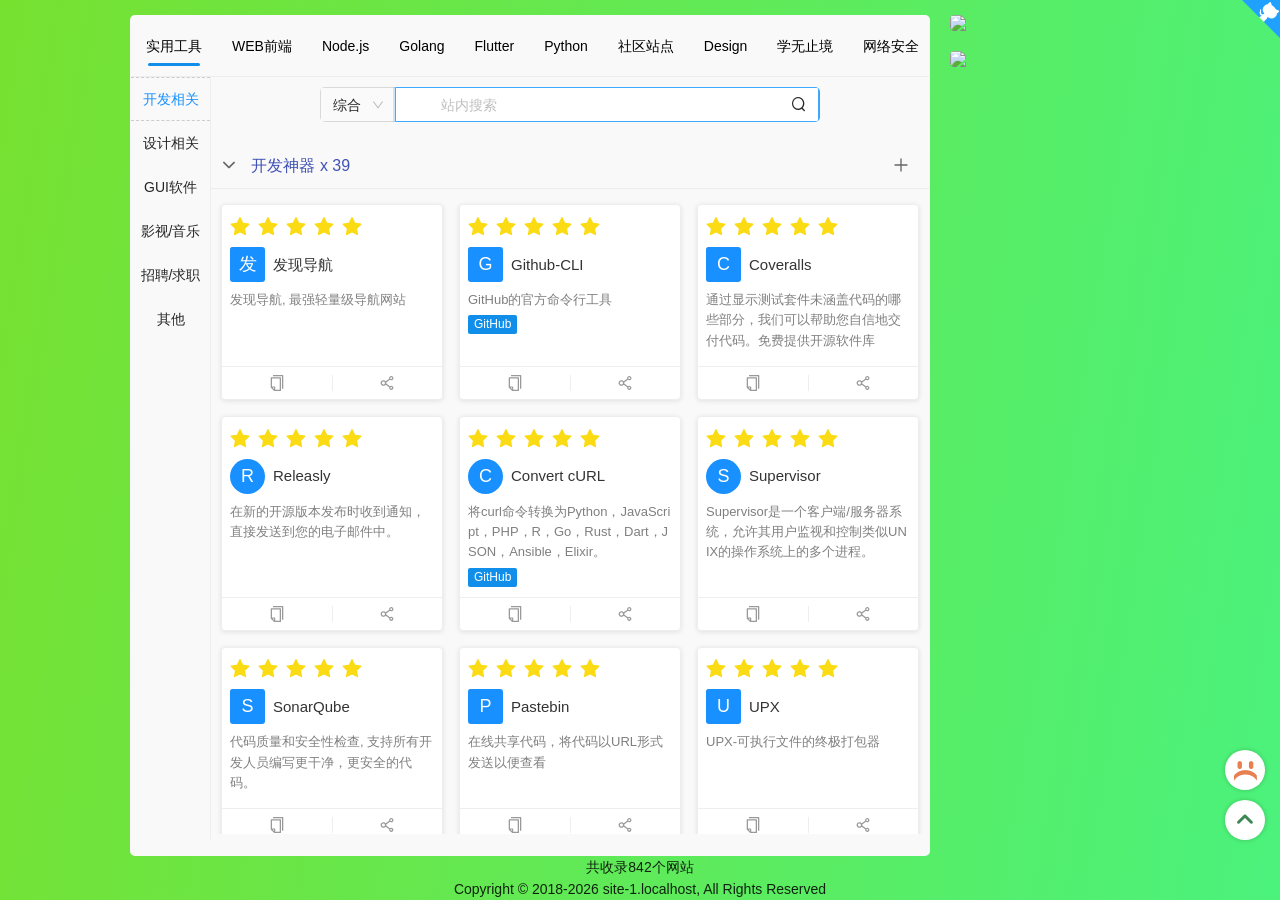
==== commit 735959d7: "Deploying to gh-pages from @ QianFuXin/nav@77d98b18e150fdc2bbaa4fbb2de11a3267491df9 🚀" ====
--- a/index.html
+++ b/index.html
@@ -42,25 +42,18 @@
   <link rel="prefetch" href="//unpkg.com/ng-zorro-antd@18.1.1/ng-zorro-antd.dark.min.css"><!-- nav.config-end -->
     <!-- nav.headerContent-start -->
     <!-- nav.headerContent-end -->
-  <style>@charset "UTF-8";*,:before,:after{--tw-border-spacing-x:0;--tw-border-spacing-y:0;--tw-translate-x:0;--tw-translate-y:0;--tw-rotate:0;--tw-skew-x:0;--tw-skew-y:0;--tw-scale-x:1;--tw-scale-y:1;--tw-pan-x: ;--tw-pan-y: ;--tw-pinch-zoom: ;--tw-scroll-snap-strictness:proximity;--tw-gradient-from-position: ;--tw-gradient-via-position: ;--tw-gradient-to-position: ;--tw-ordinal: ;--tw-slashed-zero: ;--tw-numeric-figure: ;--tw-numeric-spacing: ;--tw-numeric-fraction: ;--tw-ring-inset: ;--tw-ring-offset-width:0px;--tw-ring-offset-color:#fff;--tw-ring-color:rgb(59 130 246 / .5);--tw-ring-offset-shadow:0 0 #0000;--tw-ring-shadow:0 0 #0000;--tw-shadow:0 0 #0000;--tw-shadow-colored:0 0 #0000;--tw-blur: ;--tw-brightness: ;--tw-contrast: ;--tw-grayscale: ;--tw-hue-rotate: ;--tw-invert: ;--tw-saturate: ;--tw-sepia: ;--tw-drop-shadow: ;--tw-backdrop-blur: ;--tw-backdrop-brightness: ;--tw-backdrop-contrast: ;--tw-backdrop-grayscale: ;--tw-backdrop-hue-rotate: ;--tw-backdrop-invert: ;--tw-backdrop-opacity: ;--tw-backdrop-saturate: ;--tw-backdrop-sepia: ;--tw-contain-size: ;--tw-contain-layout: ;--tw-contain-paint: ;--tw-contain-style: }*,:before,:after{box-sizing:border-box;border-width:0;border-style:solid;border-color:#e5e7eb}:before,:after{--tw-content:""}html{line-height:1.5;-webkit-text-size-adjust:100%;-moz-tab-size:4;tab-size:4;font-family:ui-sans-serif,system-ui,sans-serif,"Apple Color Emoji","Segoe UI Emoji",Segoe UI Symbol,"Noto Color Emoji";font-feature-settings:normal;font-variation-settings:normal;-webkit-tap-highlight-color:transparent}body{margin:0;line-height:inherit}p{margin:0}svg{display:block;vertical-align:middle}@-webkit-keyframes nprogress-spinner{0%{-webkit-transform:rotate(0deg)}to{-webkit-transform:rotate(360deg)}}html,body{width:100%;height:100%}*,*:before,*:after{box-sizing:border-box}html{font-family:sans-serif;line-height:1.15;-webkit-text-size-adjust:100%;-ms-text-size-adjust:100%;-ms-overflow-style:scrollbar;-webkit-tap-highlight-color:rgba(0,0,0,0)}@-ms-viewport{width:device-width}body{margin:0;color:#000000d9;font-size:14px;font-family:-apple-system,BlinkMacSystemFont,Segoe UI,Roboto,Helvetica Neue,Arial,Noto Sans,sans-serif,"Apple Color Emoji","Segoe UI Emoji",Segoe UI Symbol,"Noto Color Emoji";font-variant:tabular-nums;line-height:1.5715;background-color:#fff;font-feature-settings:"tnum"}p{margin-top:0;margin-bottom:1em}html{--antd-wave-shadow-color:#1890ff;--scroll-bar:0}:root{--componentHeight:155px}html{-ms-text-size-adjust:100%;-webkit-text-size-adjust:100%}body{min-height:100vh;-webkit-font-smoothing:antialiased;-moz-osx-font-smoothing:grayscale;-webkit-overflow-scrolling:touch;font-size:14px}</style><link rel="stylesheet" href="styles-VC4SX67Y.css" media="print" onload="this.media='all'"><noscript><link rel="stylesheet" href="styles-VC4SX67Y.css"></noscript></head>
+  <style>@charset "UTF-8";*,:before,:after{--tw-border-spacing-x:0;--tw-border-spacing-y:0;--tw-translate-x:0;--tw-translate-y:0;--tw-rotate:0;--tw-skew-x:0;--tw-skew-y:0;--tw-scale-x:1;--tw-scale-y:1;--tw-pan-x: ;--tw-pan-y: ;--tw-pinch-zoom: ;--tw-scroll-snap-strictness:proximity;--tw-gradient-from-position: ;--tw-gradient-via-position: ;--tw-gradient-to-position: ;--tw-ordinal: ;--tw-slashed-zero: ;--tw-numeric-figure: ;--tw-numeric-spacing: ;--tw-numeric-fraction: ;--tw-ring-inset: ;--tw-ring-offset-width:0px;--tw-ring-offset-color:#fff;--tw-ring-color:rgb(59 130 246 / .5);--tw-ring-offset-shadow:0 0 #0000;--tw-ring-shadow:0 0 #0000;--tw-shadow:0 0 #0000;--tw-shadow-colored:0 0 #0000;--tw-blur: ;--tw-brightness: ;--tw-contrast: ;--tw-grayscale: ;--tw-hue-rotate: ;--tw-invert: ;--tw-saturate: ;--tw-sepia: ;--tw-drop-shadow: ;--tw-backdrop-blur: ;--tw-backdrop-brightness: ;--tw-backdrop-contrast: ;--tw-backdrop-grayscale: ;--tw-backdrop-hue-rotate: ;--tw-backdrop-invert: ;--tw-backdrop-opacity: ;--tw-backdrop-saturate: ;--tw-backdrop-sepia: ;--tw-contain-size: ;--tw-contain-layout: ;--tw-contain-paint: ;--tw-contain-style: }*,:before,:after{box-sizing:border-box;border-width:0;border-style:solid;border-color:#e5e7eb}:before,:after{--tw-content:""}html{line-height:1.5;-webkit-text-size-adjust:100%;-moz-tab-size:4;tab-size:4;font-family:ui-sans-serif,system-ui,sans-serif,"Apple Color Emoji","Segoe UI Emoji",Segoe UI Symbol,"Noto Color Emoji";font-feature-settings:normal;font-variation-settings:normal;-webkit-tap-highlight-color:transparent}body{margin:0;line-height:inherit}p{margin:0}@-webkit-keyframes nprogress-spinner{0%{-webkit-transform:rotate(0deg)}to{-webkit-transform:rotate(360deg)}}html,body{width:100%;height:100%}*,*:before,*:after{box-sizing:border-box}html{font-family:sans-serif;line-height:1.15;-webkit-text-size-adjust:100%;-ms-text-size-adjust:100%;-ms-overflow-style:scrollbar;-webkit-tap-highlight-color:rgba(0,0,0,0)}@-ms-viewport{width:device-width}body{margin:0;color:#000000d9;font-size:14px;font-family:-apple-system,BlinkMacSystemFont,Segoe UI,Roboto,Helvetica Neue,Arial,Noto Sans,sans-serif,"Apple Color Emoji","Segoe UI Emoji",Segoe UI Symbol,"Noto Color Emoji";font-variant:tabular-nums;line-height:1.5715;background-color:#fff;font-feature-settings:"tnum"}p{margin-top:0;margin-bottom:1em}html{--antd-wave-shadow-color:#1890ff;--scroll-bar:0}:root{--componentHeight:155px}html{-ms-text-size-adjust:100%;-webkit-text-size-adjust:100%}body{min-height:100vh;-webkit-font-smoothing:antialiased;-moz-osx-font-smoothing:grayscale;-webkit-overflow-scrolling:touch;font-size:14px}</style><link rel="stylesheet" href="styles-SPDOYSFK.css" media="print" onload="this.media='all'"><noscript><link rel="stylesheet" href="styles-SPDOYSFK.css"></noscript></head>
   <script>
     window.__TITLE__ = document.title
   </script>
   <body class="dark-scrollbar-border" id="x-j-h">
     <app-xiejiahe>
-      <!-- nav.loading-start -->
-<style>
-  @keyframes my-rotate{0%{transform:rotate(0deg)}100%{transform:rotate(360deg)}}@keyframes loading-dash{0%{stroke-dasharray:1,200;stroke-dashoffset:0}50%{stroke-dasharray:90,150;stroke-dashoffset:-40px}100%{stroke-dasharray:90,150;stroke-dashoffset:-120px}}.g-loading{z-index:999;position:fixed;top:0;left:0;right:0;bottom:0;background:#fff;display: flex;justify-content: center;align-items: center;}.circular{width:30px;height:30px;animation:my-rotate 2s linear infinite;}.path{stroke-dasharray:90,150;stroke-dashoffset:0;stroke-width:5;stroke:#409eff;stroke-linecap:round;animation:loading-dash 1.5s ease-in-out infinite}
-</style><div class="g-loading">
-    <svg viewBox="25 25 50 50" class="circular">
-      <circle cx="50" cy="50" r="20" fill="none" class="path"/>
-    </svg>
-  </div>  
-<!-- nav.loading-end -->
+      <!-- nav.loading-start --><style>.l__1{z-index:999;position:fixed;top:0;left:0;right:0;bottom:0;background-color:#fff;display:flex;align-items:center;justify-content:center;flex-direction:column;}.l__2{width:200px;height:200px;background:url("https://gcore.jsdelivr.net/gh/xjh22222228/public@gh-pages/nav/0020f4d5-9f70-4b7f-87d4-61310d1db8d1.svg");background-repeat:repeat;}.l__3{font-size:18px;margin-top:15px;font-weight:bold;color:#000;}</style>
+<div class="l__1"><div class="l__2"></div><div class="l__3">......</div></div><!-- nav.loading-end -->
     </app-xiejiahe>
 
     <!-- nav.seo-start -->
-<div data-url="https://github.com/xjh22222228/nav" data-server-time="1732529074254" data-a="x.i.e-jiahe" data-date="2024-11-25 18:04:34" id="META-NAV" style="z-index:-1;position:fixed;top:-10000vh;left:-10000vh;">
+<div data-url="https://github.com/xjh22222228/nav" data-server-time="1732529799890" data-a="x.i.e-jiahe" data-date="2024-11-25 18:16:39" id="META-NAV" style="z-index:-1;position:fixed;top:-10000vh;left:-10000vh;">
 <div>发现导航</div><p>发现导航, 最强轻量级导航网站</p><div>Github-CLI</div><p>GitHub的官方命令行工具</p><div>Coveralls</div><p>通过显示测试套件未涵盖代码的哪些部分，我们可以帮助您自信地交付代码。免费提供开源软件库</p><div>Releasly</div><p>在新的开源版本发布时收到通知，直接发送到您的电子邮件中。</p><div>Convert cURL</div><p>将curl命令转换为Python，JavaScript，PHP，R，Go，Rust，Dart，JSON，Ansible，Elixir。</p><div>Supervisor</div><p>Supervisor是一个客户端/服务器系统，允许其用户监视和控制类似UNIX的操作系统上的多个进程。</p><div>SonarQube</div><p>代码质量和安全性检查, 支持所有开发人员编写更干净，更安全的代码。</p><div>Pastebin</div><p>在线共享代码，将代码以URL形式发送以便查看</p><div>UPX</div><p>UPX-可执行文件的终极打包器</p><div>askgit</div><p>使用SQL查询git存储库。生成报告，执行状态检查，分析代码库。</p><div>Sentry</div><p>Web应用程序，移动应用程序和游戏的实时崩溃报告。</p><div>randomuser</div><p>随机用户生成器是用于生成占位符用户信息的免费API。 获取个人资料照片，姓名等。 对于人们来说，就像Lorem Ipsum。</p><div>github-readme-stats</div><p>在你的 README 中 获取动态生成的 GitHub 统计信息</p><div>Hits</div><p>了解有多少人正在查看您的GitHub项目的简单方法</p><div>GitHub 文件加速</div><p>GitHub 文件加速</p><div>Shields IO</div><p>svg生成版本号图标</p><div>FunDebug</div><p>支持前端JavaScript，后端Node.js以及微信小程序错误监控</p><div>Asciiworld</div><p>WA！原来那些年程序猿搞怪的注释都在这里</p><div>jsfiddle</div><p>强大的前端代码在线演示的网站</p><div>CODEIF</div><p>变量命名神器</p><div>ASCIIFlow Infinity</div><p>无限的ASCII图表，保存到谷歌驱动器，调整大小，自由绘制，并直接输出到文本/HTML。</p><div>gitzip</div><p>它可以将GITHUB存储库的子文件夹/子目录作为zip并下载</p><div>Server酱</div><p>「Server酱」，英文名「ServerChan」，是一款「程序员」和「服务器」之间的通信软件。</p><div>mkcert</div><p>一个简单的零配置工具，可以使用您喜欢的任何名称制作本地可信赖的SSL开发证书</p><div>carbon</div><p>创建和分享源代码的精美图像</p><div>setup-ipsec-vpn</div><p>用于构建您自己的IPsec VPN服务器的脚本，在Ubuntu，Debian和CentOS上使用IPsec / L2TP和Cisco IPsec</p><div>nginxconfig</div><p>nginx配置生成器</p><div>GraphQL Explorer</div><p>GraphQL资源管理器利用真实的、实时的生产数据</p><div>patorjk</div><p>将文本转换成ASCII</p><div>lens</div><p>Lens控制Kubernetes集群所需的唯一IDE。它是适用于MacOS，Windows和Linux操作系统的独立应用程序。它是开源的，免费的。</p><div>public-apis</div><p>一些可用在 Web 或软件开发的开放 API 接口</p><div>astexplorer</div><p>一个Web工具，用于探索由各种解析器生成的AST</p><div>uTools</div><p>uTools是一个极简、插件化、跨平台的现代桌面软件。通过自由选配丰富的插件，打造你得心应手的工具集合</p><div>ihateregex</div><p>正则表达式备忘录</p><div>Oh My ZSH</div><p>是一个开放源代码，社区驱动的框架，用于管理zsh配置。</p><div>Tampermonkey</div><p>一款免费的浏览器扩展和最为流行的用户脚本管理器</p><div>Greasy Fork</div><p>提供用户脚本的网站</p><div>免费代理</div><p>免费HTTP代理IP</p><div>Google Workspace</div><p>Google Workspace状态信息中心</p><div>eoLinker接口管理平台</div><p>国内最大的在线接口管理服务方案供应商</p><div>YApi</div><p>YApi 是一个可本地部署的、打通前后端及QA的、可视化的接口管理平台</p><div>RAP2</div><p>Web接口管理工具，开源免费，接口自动化，MOCK数据自动生成，自动化测试，企业级管理。阿里妈妈MUX团队出品</p><div>showdoc</div><p>一个非常适合IT团队的在线API文档、技术文档工具</p><div>docsify</div><p>一个神奇的文档站点生成器</p><div>apiDoc</div><p>RESTful Web API文档生成器</p><div>docusaurus</div><p>易于维护的开源文档网站</p><div>禅道</div><p>禅道是灵活的项目管理软件</p><div>Tapd</div><p>一站式敏捷研发协作云平台, 凝聚腾讯研发方法及敏捷实践精髓, 助力企业研发更高效、协作更敏捷</p><div>Hoppscotch</div><p>一个免费，快速，美观的API请求构建器，供10万多个开发人员使用。(原名叫 Postwoman)</p><div>Sunny-Ngrok</div><p>一条命令解决的外网访问内网问题，无需任何配置，下载客户端之后直接一条命令让外网访问您的内网不再是距离</p><div>frp</div><p>一个快速反向代理，可帮助您将NAT或防火墙后面的本地服务器暴露给Internet。</p><div>zan-proxy</div><p>本地代码调试线上页面，环境再也不是问题</p><div>ngrok</div><p>ngrok是一个反向代理，通过在公共的端点和本地运行的 Web 服务器之间建立一个安全的通道。ngrok可捕获和分析所有通道上的流量，便于后期分析和重放</p><div>查MD5</div><p>MD5在线解密|md5在线破解|批量破解md5网站</p><div>JSON Web Tokens</div><p>jwt 在线解码</p><div>base64</div><p>base64在线解码编码</p><div>ipify</div><p>一个简单的公共IP地址API</p><div>归属地查询</div><p>淘宝免费归属地查询</p><div>draw</div><p>免费的在线图表软件，用于制作流程图、流程图、组织图、UML、ER和网络图</p><div>ProcessOn</div><p>免费在线作图工具,UML作图,UI界面原型设计,iOS原型设计,BPMN,流程图,思维导图,多人协作绘图</p><div>蓝湖</div><p>蓝湖是一款设计图共享平台,帮助互联网团队管理设计图</p><div>Zeplin</div><p>为设计师和前端而生的协作应用</p><div>幕布</div><p>极简大纲笔记 | 一键生成思维导图</p><div>声享</div><p>在线制作 PPT，让分享更有价值</p><div>墨刀</div><p>原型设计工具，web原型设计工具，app原型设计工具</p><div>小智LOGO</div><p>LOGO在线制作神器 - 3分钟完成LOGO设计在线生成</p><div>创客贴</div><p>一款简单易用、功能强大的线上图形设计工具</p><div>在线制作图表</div><p>信息图表是一种易于使用的信息图表和图表制造商。创建和分享美丽的信息图表，在线报告和互动地图。在这里做你自己</p><div>CLIPPING MAGIC</div><p>删除图像背景在线。使背景透明，白色等编辑，裁剪，旋转，固定颜色，添加阴影，一款在线抠图工具</p><div>稿定抠图</div><p>稿定设计是一款专为淘宝店主、新媒体运营人员和修图爱好者打造的免费在线抠图工具。</p><div>UZER.ME</div><p>超级应用空间致力于全生命周期的文档管理,无需安装,即可在线编辑Office, CAD,PS等任意格式文档,支持远程协作,全文检索,版本管理,权限管理,安全外发等.提高工作效率,降低安全风险</p><div>launchaco</div><p>免费在线制作LOGO</p><div>鹿班</div><p>鹿班 - 让设计更美好(阿里出品)</p><div>图片裁剪</div><p>在线裁剪照片大小尺寸</p><div>Bitwarden</div><p>个人和企业在任何设备上存储，共享和保护敏感数据的最简单，最安全的方法</p><div>Typeora</div><p>Typora是一款跨平台的最小Markdown编辑器，可为Markdown读者和作家提供无缝的体验</p><div>iterm2</div><p>iTerm2是Terminal的替代品，是iTerm的后续产品</p><div>Sourcetree</div><p>美丽的Git GUI中的简单性和强大功能</p><div>charles</div><p>Charles是HTTP代理/ HTTP监视器/反向代理，使开发人员可以查看其计算机与Internet之间的所有HTTP和SSL / HTTPS通信。这包括请求，响应和HTTP标头（其中包含cookie和缓存信息）。</p><div>Tunnelblick</div><p>适用于macOS的免费开源OpenVPN VPN客户端服务器软件。</p><div>Keka</div><p>macOS文件存档器, 储存更多，私密分享</p><div>Kap</div><p>使用Web技术构建的开源屏幕录像机。</p><div>Vscode</div><p>VScode是一款轻量级的编辑器，自由。 建立在开源上。 无处不在。</p><div>zenmap</div><p>开源免费的网络发现工具，通过它能够找出网络上在线的主机，并测试主机上哪些端口处于监听状态，接着通过端口确定主机上运行的应用程序类型与版本信息，最后利用它还能侦测出操作系统的类型和版本</p><div>obsproject</div><p>免费和开源软件，用于视频录制和实时流。</p><div>hyper</div><p>基于WEB技术的终端</p><div>Listary</div><p>Listary是Windows的革命性搜索实用程序，它使休闲用户和高级用户都能快速找到文件并启动应用程序！</p><div>vmware</div><p>利用VMware提供的软件定义的云，移动性，网络和安全解决方案来建立您的数字基础。</p><div>parallels</div><p>Mac和Windows虚拟化|管理Mac|VDI和RDS解决方案</p><div>mumu Android模拟器</div><p>网易MuMu[手游模拟器][安卓模拟器]</p><div>DBeaver</div><p>适用于开发人员，数据库管理员，分析师和所有需要使用数据库的人员的免费的多平台数据库工具。支持所有流行的数据库：MySQL，PostgreSQL，SQLite，Oracle，DB2，SQL Server，Sybase，MS Access，Teradata，Firebird，Apache Hive，Phoenix，Presto等</p><div>RedisDesktopManager</div><p>Redis Desktop Manager（又名RDM）—是用于Windows，Linux，MacOS和iPadOS的快速Redis数据库管理应用程序。</p><div>Sequel Pro</div><p>Sequel Pro是一个快速，易于使用的Mac数据库管理应用程序，用于处理MySQL数据库。</p><div>Robo 3T</div><p>一个现代，强大且由社区驱动的MongoDB管理工具</p><div>DataGrip</div><p>jetbrains出品的数据库管理系统</p><div>tableplus</div><p>用于关系数据库的现代，本地且友好的GUI工具：MySQL，PostgreSQL，SQLite等</p><div>TeamViewer</div><p>TeamViewer远程连接控制软件是一款随时随地连接到远程桌面电脑、移动设备及Iot,让远程连接过程更加的快速和安全,轻松实现对文件、网络及程序的实时支持或访问。</p><div>向日葵</div><p>向日葵远程控制软件是一款免费的集远程控制电脑手机、远程桌面连接、远程开机、远程管理、支持内网穿透的一体化远程控制管理工具软件</p><div>v2ray</div><p>用于构建代理绕过网络限制的平台。</p><div>clash</div><p>Go中基于规则的隧道</p><div>哔哩哔哩</div><p>国内知名的视频弹幕网站，这里有最及时的动漫新番，最棒的ACG氛围，最有创意的Up主</p><div>爱奇艺</div><p>拥有海量、优质、高清的网络视频的大型视频网站，专业的网络视频播放平台</p><div>Youtube</div><p>全球最大的视频网站</p><div>斗鱼</div><p>斗鱼 - 每个人的直播平台</p><div>疯狂影视搜索</div><p>疯狂影视搜索是一款全能影视搜索引擎，帮你找到最新影视资源，一站拥有无尽影视资源</p><div>全民vip视频在线解析</div><p>免费全网VIP视频会员免广告看电影！优酷vip解析，爱奇艺vip解析，腾讯vip解析，乐视vip解析，芒果vip解析</p><div>蜜蜂剪辑</div><p>免费在线视频剪辑、视频制作、视频剪切、视频转gif等实用功能</p><div>kk高清影院</div><p>kk高清影院,1080p电影下载,高清电影迅雷下载,免费高清电影网</p><div>自由的音乐</div><p>自由的音乐是一个免费试听并下载全网音乐的网站</p><div>智联招聘</div><p>智联招聘，更懂你的价值</p><div>前程无忧</div><p>招聘网,人才网,求职,找工作</p><div>BOSS直聘</div><p>BOSS直聘是权威领先的招聘网，开启人才网招聘求职新时代，让求职者与Boss直接开聊、加快面试、即时反馈，找工作就来BOSS直聘和Boss开聊吧</p><div>ResumeSample</div><p>程序员简历模板系列, WEB/IOS/Android/C++/node等以及通用程序员简历模板</p><div>程序员找工作黑名单</div><p>有些事情，应该被记住</p><div>看准网</div><p>看准网★中国领先的职场信息平台,专注于公司评论,晒工资,工资待遇,面试,公司福利等.您可以在看准网上匿名分享您的职业信息</p><div>TinyPNG</div><p>智能PNG和JPEG压缩，以质量和文件大小的完美平衡来优化您的图像</p><div>Squoosh</div><p>在浏览器中用不同的编解码器压缩和比较图像(Google出品)</p><div>草料二维码</div><p>用专业的二维码产品帮助企业创造价值</p><div>Feed 验证器</div><p>验证RSS是否符合标准规范</p><div>淘捏捏</div><p>淘宝信誉查询 - 淘捏捏卖家工具箱 淘宝信誉查询_淘宝信用查询_淘宝小号查询_淘宝黑号查询</p><div>天眼查</div><p>人人都在用商业安全工具_企业信息查询_公司查询_工商查询_企业信用信息查询系统</p><div>语雀</div><p>优雅高效的在线文档编辑与协同工具，让每个企业轻松拥有文档中心 - 阿里巴巴</p><div>求是潮云U盘</div><p>临时文件上传, 快速和稳定</p><div>云转换</div><p>在线免费转换视频,音频,YouTube视频到文字,视频到文字,音频到文字,语音转换成文字</p><div>Picdiet</div><p>独特且强悍的JavaScript算法，能极速压缩80%的图片大小，而不损害其质量</p><div>easyicon</div><p>在线图标转换ico、icns</p><div>Smallpdf</div><p>压缩pdf、各种文件格式转换pdf</p><div>Cool Backgrounds</div><p>生成非常酷的彩色背景图像</p><div>Unsplash Source</div><p>随机生成图片链接</p><div>石墨文档</div><p>一款轻便、简洁的在线协作文档工具，PC端和移动端全覆盖，支持多人同时对文档编辑和评论...</p><div>Emoji searcher</div><p>Emoji表情大全</p><div>imgURL</div><p>ImgURL是一个简单、纯粹的图床程序，让个人图床多一个选择</p><div>拷贝兔</div><p>跨平台分享工具，纯Web，IOS，MAC，Linux，Android互传</p><div>表格工具</div><p>一个功能强大的在线表格编辑器，支持Excel、Markdown、JSON、CSV、HTML等格式的相互转换</p><div>360查字体</div><p>360查字体 - 查版权，免纠纷</p><div>sejda</div><p>在线HTML转换pdf</p><div>AI人工智能图片放大</div><p>Bigjpg - 使用开源waifu2x人工智能深度卷积神经网络（CNN）智能无损免费放大图片</p><div>VVV文档在线导出工具</div><p>免费下载百度文库文档</p><div>在线文件编码识别</div><p>在线文件编码识别</p><div>iptv</div><p>收集来自世界各地的5000多个公共IPTV频道</p><div>临时邮箱</div><p>10分钟邮箱，临时邮箱，临时邮，临时电子邮箱，24小时邮箱，一次性邮箱，匿名邮箱，安全邮箱</p><div>jQuery</div><p>jQuery是一个JavaScript函数库</p><div>webpack</div><p>webpack是一个模块打包器</p><div>Babel</div><p>用于编写下一代 JavaScript 的编译器</p><div>ESLint</div><p>可组装的JavaScript和JSX检查工具</p><div>stylelint</div><p>一个强大的现代样式风格的linter</p><div>Mocha</div><p>Mocha是JavaScript的一种单元测试框架，既可以在浏览器环境下运行，也可以在Node.js环境下运行</p><div>MUI</div><p>MUI: 最接近原生APP体验的高性能前端框架</p><div>rollup</div><p>Rollup 是一个 JavaScript 模块打包器，可以将小块代码编译成大块复杂的代码，例如 library 或应用程序</p><div>standard</div><p>JavaScript样式指南，带有linter和自动代码修复程序</p><div>Faker</div><p>在Node.js和浏览器中生成大量逼真的假数据</p><div>sweetalert</div><p>JavaScript Alert 的漂亮替代品</p><div>Sortable</div><p>一个JavaScript库，用于在现代浏览器和触摸设备上对拖放列表进行重新排序</p><div>formilyjs</div><p>Formily 是一个由阿里巴巴集团多 BU 共建的面向中后台复杂场景的表单解决方案，它也是一个表单框架</p><div>rough-notation</div><p>一个小的JavaScript库，用于在网页上创建手绘动画并为其添加动画效果</p><div>AntV</div><p>AntV 是蚂蚁金服全新一代数据可视化解决方案</p><div>Lodash</div><p>Lodash是一个一致性、模块化、高性能的 JavaScript 实用工具库</p><div>Swiper</div><p>轻量级的移动设备触控滑块的js框架，使用硬件加速过渡</p><div>fastclick</div><p>Polyfill 解决移动端具有300ms延迟的库</p><div>Layer</div><p>丰富多样的Web弹出层组件,可轻松实现Alert/Confirm/Prompt/普通提示/页面区块/iframe/tips等等几乎所有的弹出交互</p><div>moment.js</div><p>一个轻量级的JavaScript日期库，用于解析，验证，操作和格式化日期</p><div>js-cookie</div><p>一个简单，轻量级的JavaScript API，用于处理浏览器cookie</p><div>qs</div><p>具有嵌套支持的查询字符串解析器</p><div>Mock.js</div><p>生成随机数据，拦截 Ajax 请求</p><div>GITALK</div><p>凹凸实验室出品的一款基于 Github Issue 和 Preact 开发的评论插件</p><div>prism</div><p>轻巧，强大，优雅的代码语法高亮</p><div>nprogress</div><p>顶部加载进度条</p><div>iNotify</div><p>JS实现浏览器标题闪烁，滚动，语音提示，Chrome/Safari/FireFox/IE通知</p><div>html2canvas</div><p>最流行的JavaScript屏幕截图</p><div>dayjs</div><p>使用与Moment.js兼容的API来解析，验证，操作和显示现代浏览器的日期和时间</p><div>JsBarcode</div><p>易于使用但功能强大的条形码生成器，适用于Web和Node.js</p><div>clipboard.js</div><p>现代复制到剪贴板。没有Flash。只需3kb gzipped。</p><div>lib-flexible</div><p>可伸缩布局方案, 淘宝rem解决方案</p><div>js-xss</div><p>根据白名单过滤HTML(防止XSS攻击)</p><div>mescroll</div><p>精致的下拉刷新和上拉加载 js框架.支持vue,完美运行于移动端和主流PC浏览器</p><div>better-scroll</div><p>灵感来自iscroll，它具有更好的滚动性能</p><div>pinyinjs</div><p>一个实现汉字与拼音互转的小巧web工具库</p><div>ms</div><p>使用此包可以轻松地将各种时间格式转换为毫秒。</p><div>ramda</div><p>适用于JavaScript程序员的实用函数库</p><div>decimal.js</div><p>JavaScript的任意精度Decimal类型 (0.1+0.2=0.3)</p><div>copy-to-clipboard</div><p>简单的模块公开copy功能，它将尝试使用execCommand与特定于IE的clipboardData接口的回退，最后，通常prompt使用适当的文本内容和消息</p><div>path-to-regexp</div><p>将字符串路径转换成正则表达式</p><div>autosize</div><p>autosize是一个小的独立脚本，可以自动调整textarea域的高度以适合文本</p><div>shake.js</div><p>监听手机设备摇动</p><div>progressbar</div><p>可以轻松地为Web创建响应式和时尚的进度栏。动画即使在移动设备上也表现良好</p><div>easy-mock</div><p>Easy Mock 是一个可视化，并且能快速生成模拟数据的持久化服务</p><div>Clamp.js</div><p>JS版本的多行文本溢出省略</p><div>json-bigint</div><p>带有bigints支持的JSON.parse / stringify</p><div>exif-js</div><p>用于读取EXIF图像元数据的JavaScript库</p><div>lunr.js</div><p>Lunr.js是一个用于浏览器的小型全文本搜索库。它为JSON文档建立索引，并提供一个简单的搜索界面来检索与文本查询最匹配的文档</p><div>hotkeys</div><p>强大的Javascript库，用于捕获键盘输入和输入的按键组合。它没有依赖性。</p><div>dom-to-image</div><p>使用HTML5 canvas从DOM节点生成图像</p><div>single-spa</div><p>使微前端变得简单</p><div>qiankun</div><p>为微型前端提供快速，简单和完整的解决方案</p><div>nanoid</div><p>一个很小的，安全的，URL友好的，唯一的JavaScript字符串ID生成器。</p><div>Numeral-js</div><p>一个用于格式化和处理数字的javascript库</p><div>ua-parser-js</div><p>用于从userAgent字符串检测浏览器，引擎，操作系统，CPU和设备类型/模型。支持浏览器和node.js环境</p><div>hammer.js</div><p>一个用于多点触摸手势的javascript库</p><div>i18next</div><p>i18next是一个非常流行的国际化框架，适用于浏览器或任何其他JavaScript环境（例如，node.js）。</p><div>js-lingui</div><p>JavaScript的可读，自动化和优化（5 kb）国际化</p><div>wow.js</div><p>基于Animate.css,向下滚动页面时显示CSS动画,轻松自定义动画设置：样式，延迟，长度，偏移，迭代...</p><div>Waves</div><p>受Google材质设计启发的点击效果, 波纹效果</p><div>velocity</div><p>加速JavaScript动画</p><div>anime</div><p>轻量级的JavaScript动画库。它适用于任何CSS属性，单个CSS转换，SVG或任何DOM属性以及JavaScript对象</p><div>Hover-Buttons</div><p>hover动画CSS / SCSS按钮</p><div>JavaScript-MD5</div><p>JavaScript MD5实现。兼容服务器端环境，如node.js，RequireJS等模块加载器和所有Web浏览器</p><div>js-sha1</div><p>JavaScript的简单SHA1哈希函数支持UTF-8编码。</p><div>js-base64</div><p>JavaScript的Base64实现</p><div>jsSHA</div><p>SHA-1，SHA-224，SHA3-224，SHA-256，SHA3-256，SHA-384，SHA3-384，SHA-512，SHA3-512，SHAKE128 ，和SHAKE256以及HMAC</p><div>crypto-js</div><p>加密标准的JavaScript库</p><div>pdf.js</div><p>PDF.js是一个使用HTML5构建的可移植文档格式（PDF）查看器</p><div>webuploader</div><p>百度出品，采用大文件分片并发上传，极大的提高了文件上传效率。</p><div>pdfmake</div><p>纯JavaScript中的客户端/服务器端PDF打印, HTML转换Pdf</p><div>ViewerJS</div><p>JavaScript中的文档阅读器, pdf/ppt/opt/odt等文件渲染成HTML</p><div>filepond</div><p>灵活而有趣的JavaScript文件上传库</p><div>FileSaver.js</div><p>客户端保存文件的解决方案，非常适合在客户端上生成文件的Web应用程序</p><div>jsPDF</div><p>一个使用JavaScript生成PDF的库</p><div>PhotoSwipe</div><p>适用于移动和桌面的JavaScript图像库, 图片预览</p><div>viewerjs</div><p>javascript图片预览</p><div>howler.js</div><p>现代 Web 音频 javascript 库</p><div>DPlayer</div><p>哇，这么可爱的HTML5 danmaku视频播放器</p><div>APlayer</div><p>哇，这么可爱的HTML5音乐播放器</p><div>three.js</div><p>JavaScript 3D引擎</p><div>flowy</div><p>创建流程图的最小JavaScript库</p><div>incubator-echarts</div><p>浏览器的功能强大的交互式图表和可视化库</p><div>d3</div><p>借助SVG，Canvas和HTML使数据栩栩如生。</p><div>uikit</div><p>一款轻量级、模块化的前端框架可快速构建强大的web前端界面</p><div>JsBridge</div><p>android java和javascript桥接，灵感来自微信webview jsbridge</p><div>DSBridge-Android</div><p>一个现代的跨平台JavaScript桥接，通过它您可以在JavaScript和本机之间同步或异步地调用彼此的功能</p><div>joi</div><p>对象模式验证</p><div>validator.js</div><p>字符串验证插件、表单验证</p><div>async-validator</div><p>异步验证器</p><div>yup</div><p>无效的简单对象架构验证</p><div>localForage</div><p>离线存储，使用简单但功能强大的API包装IndexedDB，WebSQL或localStorage。</p><div>introjs</div><p>为您的网站和项目提供新功能介绍和逐步用户指南的更好方法</p><div>shepherd</div><p>引导您的用户浏览您的应用程序</p><div>bootstrap-tour</div><p>使用Twitter Bootstrap Popovers快速方便地进行产品浏览</p><div>React</div><p>用于构建用户界面的 JavaScript 库</p><div>React Router</div><p>React 路由管理</p><div>Redux</div><p>React 状态管理</p><div>create-react-app</div><p>React官方脚手架</p><div>React Redux</div><p>Redux的官方React绑定(通常配合redux使用)</p><div>redux-actions</div><p>Redux的Flux标准action实用程序(用于生成action)</p><div>redux-thunk</div><p>Redux的Thunk中间件, 用于处理异步逻辑</p><div>redux-saga</div><p>一个旨在使应用程序副作用（即异步事物，如数据获取和不纯的东西，如访问浏览器缓存）更容易管理，执行更高效，易于测试，以及更好地处理故障的库</p><div>React Native</div><p>使用React构建原生APP程序的框架</p><div>React Navigation</div><p>为您的本地应用程序提供路由和导航</p><div>expo</div><p>用于制作跨平台移动应用程序的Expo平台</p><div>ant-design-mobile-rn</div><p>一个基于 React Native 的 UI 组件库</p><div>Ant Design</div><p>Ant Design - A UI Design Language</p><div>MATERIAL-UI</div><p>React 组件用于更快速、更简便的 web 开发。你也可以建立你自己的设计系统，或者从 Material Design 开始</p><div>element</div><p>elementUI组件库</p><div>react-bootstrap</div><p>基于Bootstrap 3构建的组件库</p><div>evergreen</div><p>Evergreen是一个React UI框架，用于在Web上构建雄心勃勃的产品。由Segment带给您。</p><div>@alifd/next</div><p>@alifd/next 是 Alibaba Fusion Design 的官方 React 实现, 赋能企业中后台产品开发</p><div>zent</div><p>Zent 是有赞 PC 端 WebUI 规范的 React 实现，提供了一整套基础的 UI 组件以及一些常用的业务组件</p><div>React95</div><p>装修一新的现代的应用程序做出React Windows95的UI组件。</p><div>rsuite</div><p>React Suite 是一套 React 组件库，为后台产品而生。同时也是一个具有贴心设计以及对开发者友好的 UI 框架</p><div>chakra-ui</div><p>适用于您的React应用程序的简单，模块化和可访问的UI组件</p><div>Ant Design Mobile</div><p>一个基于 Preact / React / React Native 的 UI 组件库</p><div>React Helmet</div><p>这个可重用的反应组件将管理对文档头的所有更改</p><div>react-image-crop</div><p>用于React的响应式图像裁剪工具</p><div>React Helmet</div><p>这个可重用的反应组件将管理对文档头的所有更改</p><div>react-transition-group</div><p>当React组件进入或离开DOM时执行动画的简单方法</p><div>React Loadable</div><p>用于加载具有promise的组件的更高阶组件 - 路由懒加载</p><div>react-swipe</div><p>基于swipe.js封装的react组件/走马灯</p><div>Ant Motion</div><p>使用 Ant Motion 能够快速在 React 框架中使用动画,我们提供了单项，组合动画，以及整套解决方案</p><div>video-react</div><p>网络视频播放器使用React库从头开始构建HTML5世界</p><div>react-keeper</div><p>一个react路由库，更适合移动端使用，拥有缓存等功能</p><div>Fusion Design</div><p>基于React构建的Web可配置组件库</p><div>recharts</div><p>基于 React和D3 的组合式图表库</p><div>react-json-view</div><p>JSON查看器</p><div>BizCharts</div><p>基于G2和React的强大数据可视化库</p><div>react-draggable</div><p>一个简单的组件，用于使元素可拖动</p><div>react-slick</div><p>react走马灯组件</p><div>react-color</div><p>react 拾色器</p><div>react-intl</div><p>国际化React应用程序。这个库提供了React组件和一个API，用于格式化日期，数字和字符串，包括复数形式和处理翻译</p><div>react-data-grid</div><p>使用React构建的类似于Excel的网格组件，具有编辑器，键盘导航，复制和粘贴等功能</p><div>react-virtualized</div><p>React组件可有效呈现大型列表和表格数据</p><div>react-live</div><p>一个用于实时编辑React组件的灵活组件库</p><div>formik</div><p>在React中轻松创建表单</p><div>react-move</div><p>一个React组件，它创建可移动，可拖动，可调整大小，可缩放，可旋转，可扭曲，可收缩，可分组，可捕捉。</p><div>react-dnd</div><p>React DnD是一组React实用程序，可帮助您构建复杂的拖放接口，同时保持组件分离</p><div>react-beautiful-dnd</div><p>漂亮的和可访问的拖放列表</p><div>react-rnd</div><p>一个可调整大小且可拖动的React组件。</p><div>ANT DESIGN PRO</div><p>开箱即用的中台前端/设计解决方案</p><div>enzyme</div><p>适用于React的JavaScript测试实用程序</p><div>Jest</div><p>Jest是一个令人愉快的JavaScript测试框架，专注于简单性。</p><div>umijs</div><p>插件化的企业级前端应用框架。</p><div>DvaJS</div><p>基于React和Redux的轻量级和elm风格框架</p><div>umijs/hooks</div><p>你可以将 umi hooks 使用在任何地方，和任意组件库搭配使用。虽然我们的代码示例都是基于 ant design 的，但是并不代表我们的 Hooks 只能和 ant design 配合使用</p><div>umi-plugin-cache-route</div><p>路由缓存，类似vue keep-alive</p><div>React.js 小书</div><p>这是一本关于 React.js 的小书</p><div>TypeScript-React-Starter</div><p>TypeScript和React的入门模板，带有详细的README，描述了如何将两者结合使用。</p><div>react-redux-typescript-guide</div><p>TypeScript中的React和 Redux - 使用说明</p><div>Mobx</div><p>简单、可扩展的状态管理</p><div>next.js</div><p>服务端渲染框架、SEO解决方案</p><div>nwb</div><p>适用于Web的React，Preact，Inferno和Vanilla JS应用，React库和其他npm模块的工具包，无需配置</p><div>ahooks</div><p>为 React Hooks 而生</p><div>react-app-rewired</div><p>覆盖create-react-app webpack配置而不弹出</p><div>Vue.js</div><p>渐进式JavaScript 框架</p><div>Vue Router</div><p>Vue Router 是 Vue.js 官方的路由管理器</p><div>Vuex</div><p>Vuex 是一个专为 Vue.js 应用程序开发的状态管理模式。</p><div>vue-devtools</div><p>vue.js调试工具</p><div>vue-cli</div><p>Vue.js开发的标准脚手架工具</p><div>vuepress</div><p>Vue 驱动的静态网站生成器</p><div>Vue SSR</div><p>Vue服务端渲染、SEO解决方案</p><div>vue-class-component</div><p>用于类式Vue组件的ECMAScript / TypeScript装饰器。</p><div>eslint-plugin-vue</div><p>Vue.js的官方ESLint插件</p><div>vite</div><p>Vite是一个经过验证的Web开发人员构建工具，可在开发过程中通过本机ES模块导入为您的代码提供服务，并将其与Rollup捆绑在一起进行生产</p><div>Vue 组合式 API</div><p>Vue 组合式 API在线文档阅读</p><div>iView</div><p>一套基于 Vue.js 的高质量UI 组件库</p><div>Element</div><p>一套为开发者、设计师和产品经理准备的基于 Vue 2.0 的桌面端组件库</p><div>Element Plus</div><p>支持Vue3.0的Element</p><div>Muse-UI</div><p>基于 Vue 2.0 优雅的 Material Design UI 组件库</p><div>Ant Design Vue</div><p>这里是 Ant Design 的 Vue 实现，开发和服务于企业级后台产品</p><div>vuetify</div><p>让Vue和Material Design的强大力量在开发上助您一臂之力</p><div>bootstrap-vue</div><p>BootstrapVue为Vue.js提供了最全面的Bootstrap 4组件和网格系统实现之一，并提供了广泛的自动WAI-ARIA可访问性标记</p><div>vue-material</div><p>Vue material简单，轻巧，完全符合Google Material Design规范</p><div>buefy</div><p>Buefy是一个基于Bulma框架和设计的Vue.js响应式UI组件的轻量级库。</p><div>vant</div><p>轻量、可靠的移动端 Vue 组件库</p><div>vux</div><p>一个凑合的 Vue.js 移动端 UI 组件库</p><div>cube-ui</div><p>基于 Vue.js 实现的精致移动端组件库</p><div>Mand Mobile</div><p>面向金融场景的Vue移动端UI组件库，丰富、灵活、实用，快速搭建优质的金融类产品，让复杂的金融场景变简单</p><div>Mint UI</div><p>基于 Vue.js 的移动端组件库</p><div>NutUI</div><p>一套京东风格的轻量级移动端Vue组件库</p><div>vue-awesome-swiper</div><p>基于swiper封装的轮播图组件</p><div>vue-meta</div><p>管理Vue 2.0组件中的页面元信息。支持SSR + Streaming</p><div>vue-scroller</div><p>Vue Scroller是Vonic UI 的基础组件。为了平滑滚动，拉动刷新和无限加载。</p><div>vue-infinite-loading</div><p>Vue.js的无限滚动插件(支持向上和向下)</p><div>iview-admin</div><p>基于iView的Vue 2.0管理系统模板</p><div>nuxt</div><p>Vue.js 通用应用框架</p><div>创建nuxt的脚手架工具</div><p>create-nuxt-app</p><div>Angular</div><p>一个框架，移动 & 桌面</p><div>angular-cli</div><p>用于Angular CLI脚手架工具</p><div>augury</div><p>Angular调试和可视化工具</p><div>NG-ZORRO</div><p>基于Ant Design的Angular企业级UI组件</p><div>ng-bootstrap</div><p>基于Bootstrap 4的Angular组件</p><div>element-angular</div><p>Element Angular组件库</p><div>primeng</div><p>PrimeNG是Angular的丰富UI组件的集合</p><div>material</div><p>Material Design是一个统一的视觉，动作和交互设计系统的规范，适用于不同的设备。</p><div>material</div><p>Material Design是一个统一的视觉，动作和交互设计系统的规范，适用于不同的设备。</p><div>小程序开发</div><p>微信小程序</p><div>小游戏开发</div><p>微信小游戏</p><div>mpvue</div><p>Vue.js 开发小程序的前端框架。框架基于 Vue.js 核心</p><div>wepy</div><p>官方小程序组件化开发框架</p><div>mpx</div><p>Mpx是一款致力于提高小程序开发体验的增强型小程序框架(滴滴出品，基于vue)</p><div>uni-app</div><p>uni-app 是使用 Vue 语法开发小程序、H5、App的统一框架</p><div>omix</div><p>腾讯原生小程序框架 OMIX 2.0</p><div>vant-weapp</div><p>轻量、可靠的小程序 UI 组件库</p><div>weui-wxss</div><p>这是一套基于样式库weui-wxss开发的小程序扩展组件库，同微信原生视觉体验一致的UI组件库</p><div>wxParse</div><p>wxParse-微信小程序富文本解析自定义组件，支持HTML及markdown解析</p><div>mpvue-wxParse</div><p>适用于 Mpvue 的微信小程序富文本解析自定义组件</p><div>echarts-for-weixin</div><p>ECharts 的微信小程序版本</p><div>腾讯位置服务</div><p>微信小程序原生LBS能力的最佳拍档</p><div>ColorUI</div><p>鲜亮的高饱和色彩，专注视觉的小程序组件库</p><div>weapp-input-frame</div><p>验证码、支付密码输入框组件</p><div>JS接口签名校验工具</div><p>微信 JS 接口签名校验工具</p><div>接口调试工具</div><p>微信公众平台接口调试工具</p><div>computed</div><p>小程序自定义组件 computed / watch 扩展</p><div>awesome-github-wechat-weapp</div><p>微信小程序开源项目库汇总</p><div>awesome-wechat-weapp</div><p>微信小程序开发资源汇总</p><div>微信开放社区</div><p>小程序开发者专区，微信公众平台,微信开放社区,开发者专区</p><div>wechat-format</div><p>微信公众号排版编辑器，转换 Markdown 到微信特制的 HTML</p><div>微信开放平台</div><p>微信开放平台</p><div>CSS3 UI Lib</div><p>CSS动画集成、在线调试阴影</p><div>CSS Sprites Generator</div><p>CSS雪碧图生成</p><div>CSS渐变调试器</div><p>前端开发调试CSS渐变必备神器</p><div>Animista</div><p>在线生成CSS动画</p><div>CSS Gradient</div><p>CSS渐变调试并生成CSS代码</p><div>Grabient</div><p>CSS渐变调试并生成CSS代码，还可以角度变换</p><div>px与em单位转换</div><p>px与em单位转换</p><div>CSS三角形產生器</div><p>CSS三角形產生器 - 使用純CSS繪畫三角形</p><div>SassMeister</div><p>将sass语法转换成CSS语法</p><div>transfonter</div><p>字体图标转换Base64</p><div>Loading集合</div><p>上千种Loading认你选</p><div>CSS Reference</div><p>css参考是一个免费的视觉指导css。它以最受欢迎的特性为特色，并用插图和动画示例对其进行说明</p><div>在线CSS阴影调试</div><p>CSS3 Box Shadow(阴影)效果在线调试工具</p><div>正则表达式验证器</div><p>验证JavaScript正则表达式</p><div>JSON在线解析及格式化验证</div><p>json在线解析,json格式化,json格式验证,json转xml,xml转json</p><div>prettier</div><p>Prettier是一个固定的代码格式化程序。它通过解析代码并使用自己的规则重新打印它来强制执行一致的样式，这些规则考虑了最大行长度，并在必要时包装代码</p><div>正则表达式在线测试</div><p>正则表达式在线测试</p><div>spy-debugger</div><p>微信调试，各种WebView样式调试、手机浏览器的页面真机调试。便捷的远程调试手机页面、抓包工具，支持：HTTP/HTTPS，无需USB连接设备</p><div>VConsole</div><p>一个轻量、可拓展、针对手机网页的前端开发者调试面板</p><div>Staticfile CDN</div><p>免费CDN服务，包括 JavaScript、CSS、图片和 swf 等静态文件</p><div>jsDelivr</div><p>jsDelivr – 开源 CDN</p><div>BootCDN</div><p>稳定、快速、免费的前端开源项目 CDN 加速服务</p><div>cdnjs</div><p>面向Web开发人员的免费和开源公共Web CDN！</p><div>FunDebug</div><p>支持前端JavaScript，后端Node.js以及微信小程序错误监控</p><div>前端兼容性查询</div><p>前端查询API各个厂商兼容性情况</p><div>Browserhacks</div><p>Browserhacks是来自各个互联网的浏览器特定CSS和JavaScript hacks的广泛列表。</p><div>Character Entity Reference Chart</div><p>字符实体参考图，&gt;</p><div>awesome-web-editor</div><p>开源web编辑器汇总列表</p><div>jsfiddle</div><p>强大的前端代码在线演示的网站</p><div>jsperf</div><p>jsPerf旨在提供一种简单的方法来创建和共享测试用例，通过运行基准测试来比较不同JavaScript代码段的性能</p><div>codesandbox</div><p>codesandbox是为Web应用程序定制的在线编辑器。</p><div>HTML Reference</div><p>所有HTML元素和属性的免费指南参考</p><div>jsbin</div><p>一个轻量级的html/css/js在线编辑器Debug调试器</p><div>jsfuck</div><p>JSFuck是基于JavaScript原子部分的深奥和教育性编程风格。它仅使用六个不同的字符来编写和执行代码。</p><div>Bootstrap</div><p>Bootstrap 是一个用于快速开发 Web 应用程序和网站的前端框架</p><div>Sass</div><p>Sass 是成熟、稳定、强大的 CSS 扩展语言</p><div>Less</div><p>Less 是一门 CSS 预处理语言,它扩展了 CSS 语言,增加了变量、Mixin、函数等特性</p><div>magic</div><p>CSS3动画特效</p><div>Animate.css</div><p>CSS动画的跨浏览器库,简单易用</p><div>normalize.css</div><p>使浏览器更加一致地呈现所有元素并符合现代标准。它只针对需要规范化的样式</p><div>Hover</div><p>CSS3动力悬停效果的集合，适用于链接，按钮，徽标，SVG，特色图像等</p><div>github-markdown-css</div><p>复制GitHub Markdown样式的最小CSS量</p><div>autoprefixer</div><p>Autoprefixer是一款自动管理浏览器前缀的插件，它可以解析CSS文件并且添加浏览器前缀到CSS内容里</p><div>vivify</div><p>Vivify是免费的CSS动画库。</p><div>cubic-bezier</div><p>在线制作CSS动画</p><div>iconfont</div><p>阿里妈妈MUX倾力打造的矢量图标管理、交流平台</p><div>Font Awesome</div><p>一套绝佳的图标字体库和CSS框架</p><div>LivIcons Evolution</div><p>会动的纯svg矢量图标库</p><div>ionicons</div><p>适用于Ionic Framework和Web应用程序的高级图标字体</p><div>material-design-icons</div><p>Google的Material Design图标</p><div>css battle</div><p>在线比拼CSS</p><div>学习CSS布局</div><p>学习CSS布局</p><div>TypeScript</div><p>TypeScript 是一种由微软开发的自由和开源的编程语言，它是JavaScript的一个超集</p><div>TypeSearch</div><p>搜索typescript 类型包 @types/node</p><div>DefinitelyTyped</div><p>高质量TypeScript类型定义的存储库</p><div>typescript-eslint</div><p>Monorepo用于所有工具，使ESLint能够支持TypeScript</p><div>awesome-typescript</div><p>用于客户端和服务器端开发的强大TypeScript资源的集合。在TypeScript中编写精彩的JavaScript</p><div>TypeScript 入门教程</div><p>TypeScript 入门教程</p><div>JavaScript 20 年</div><p>JavaScript 20 年</p><div>你不知道的JavaScript</div><p>你不知道的JavaScript</p><div>现代 JavaScript 教程</div><p>以最新的 JavaScript 标准为基准。通过简单但足够详细的内容，为你讲解从基础到高阶的 JavaScript 相关知识</p><div>ECMAScript 6入门</div><p>ECMAScript 6入门</p><div>JavaScript教程</div><p>JavaScript 标准参考教程</p><div>JavaScript Puzzlers</div><p>你真的了解JavaScript吗？来试试吧！</p><div>InterviewMap</div><p>打造最好的面试图谱</p><div>飞冰早报</div><p>飞冰早报</p><div>jsdoc</div><p>用于JavaScript的API文档生成器。</p><div>30 seconds of code</div><p>精选的有用JavaScript代码段集合，您可以在30秒或更短的时间内理解这些代码段。</p><div>33-js-concepts</div><p>JavaScript开发者应懂的33个概念</p><div>ECMAScript Proposals</div><p>跟踪ECMAScript 提案</p><div>ecma262</div><p>ECMA-262的状态，流程和文档</p><div>JavaScript 秘密花园</div><p>JavaScript 语言最古怪用法的文档集合</p><div>Airbnb JavaScript 编码规范</div><p>Airbnb JavaScript 编码规范</p><div>Daily-Interview-Question</div><p>工作日每天一道前端大厂面试题，祝大家天天进步，一年后会看到不一样的自己</p><div>javascript-algorithms</div><p>JavaScript 算法与数据结构</p><div>weekly</div><p>前端精读周刊</p><div>Node.js</div><p>Node.js® 是一个基于 Chrome V8 引擎 的 JavaScript 运行时</p><div>npm1</div><p>npm是JavaScript世界的包管理工具,并且是 Node.js 平台的默认包管理工具</p><div>urllib</div><p>在复杂的世界中请求HTTP(s)URL</p><div>formstream</div><p>multipart / form-data编码流，用于文件上传的帮助程序。</p><div>validate-npm-package-name</div><p>给我一个字符串，我会告诉你它是否是有效的npm软件包名称</p><div>Yarn</div><p>快速、可靠、安全的依赖管理</p><div>awesome-nodejs</div><p>Node.js软件包和资源</p><div>nodebestpractices</div><p>最大的Node.js最佳实践列表</p><div>NodeBB</div><p>基于Node.js的论坛软件，为现代网站</p><div>Ghost</div><p>Ghost 是基于 Node.js 构建的开源博客平台。Ghost 具有易用的书写界面和体验,博客内容默认采用 Markdown 语法书写。Ghost 的目标是取代臃肿的 Wordpress</p><div>nodebestpractices</div><p>Node.js 最佳实践, 最大的汇集，且每周都在增长 - 当前，超过50个最佳实现，样式指南，架构建议已经呈现</p><div>request</div><p>简化的HTTP请求客户端</p><div>superagent</div><p>一个小型渐进式客户端HTTP请求库，Node.js模块具有相同的API，具有许多高级HTTP客户端功能</p><div>axios</div><p>基于Promise的HTTP客户端，用于浏览器和node.js</p><div>node-fetch</div><p>一个轻量级的模块，将window.fetch带到Node.js</p><div>bent</div><p>带有async await的功能性JS HTTP客户端（Node.js和Fetch）</p><div>superagent-proxy</div><p>superagent代理扩展，这使您可以通过某种代理来代理HTTP请求</p><div>Puppeteer</div><p>Puppeteer是一个Node库，它提供了一个高级API来通过DevTools协议控制Chromium或Chrome</p><div>cypress</div><p>对浏览器中运行的所有内容进行快速，轻松和可靠的测试，（类Puppeteer）</p><div>Mocha</div><p>Node.js和浏览器的简单，灵活，有趣的JavaScript测试框架</p><div>chai</div><p>node.js的BDD/TDD断言框架和可以与任何测试框架配对的浏览器</p><div>ava</div><p>未来的JavaScript测试运行器</p><div>Jest</div><p>Jest是一个令人愉快的JavaScript测试框架，专注于简单性。</p><div>testcafe</div><p>一个Node.js工具，用于自动化端到端Web测试</p><div>jest-puppeteer</div><p>使用Jest＆Puppeteer运行测试 🎪✨</p><div>ts-jest</div><p>具有对Jest的Sourcemap支持的TypeScript预处理器</p><div>jest-extended</div><p>扩展 jest 匹配器</p><div>node-mysql2</div><p>node.js的快速node-mysql兼容的mysql驱动程序</p><div>sequelize</div><p>基于 promise 的 Node.js ORM, 目前支持 Postgres, MySQL, SQLite 和 Microsoft SQL Server. 它具有强大的事务支持, 关联关系, 读取和复制等功能</p><div>mongoose</div><p>mongodb对象模型设计用于在异步环境中工作。</p><div>ioredis</div><p>适用于Node.js，以性能为中心且功能齐全的Redis客户端。</p><div>objection.js</div><p>Objection.js是Node.js的一个ORM ，它旨在避免使用SQL和底层数据库引擎的全部功能，同时尽可能简单地将magic保持在最低限度。</p><div>nedb</div><p>JavaScript数据库，用于Node.js，nw.js，electron和浏览器</p><div>typeorm</div><p>ORM for TypeScript和JavaScript（ES7，ES6，ES5）。支持MySQL，PostgreSQL，MariaDB，SQLite，MS SQL Server，Oracle，WebSQL数据库。适用于NodeJS，浏览器，Ionic，Cordova和Electron平台</p><div>knexjs</div><p>PostgreSQL，MySQL和SQLite3的查询构建器，旨在灵活，可移植且易于使用。</p><div>node-redis</div><p>高性能Node.js Redis客户端。</p><div>node-canvas</div><p>node-canvas是Node.js的Cairo -backed Canvas实现。</p><div>svg-captcha</div><p>在node.js中生成svg验证码</p><div>ccap</div><p>node.js使用C++库CImg生成验证码，无需安装任何其他库或软件</p><div>text-to-svg</div><p>将文本转换为SVG路径而不依赖于本机</p><div>svg2png</div><p>使用PhantomJS将SVG转换为PNG</p><div>node-http-proxy</div><p>一个HTTP可编程代理库，支持websocket。它适用于实现反向代理和负载平衡器等组件</p><div>http-proxy-middleware</div><p>用于连接，快速和浏览器同步的单线程node.js http-proxy中间件（基于node-http-proxy）</p><div>esprima</div><p>ECMAScript解析基础架构，可进行多用途分析, 将代码转换成AST</p><div>recast</div><p>JavaScript AST转换器，非破坏性漂亮打印机和自动源映射生成器</p><div>node-xlsx</div><p>NodeJS excel文件解析器和构建器</p><div>fs-extra</div><p>操作系统文件，用于替代内置的fs模块</p><div>js-xlsx</div><p>SheetJS社区版 - 电子表格工具包</p><div>node-archiver</div><p>文件压缩</p><div>wechat-oauth</div><p>微信公共平台OAuth接口消息接口服务中间件与API SDK</p><div>wechat-api</div><p>微信公共平台API</p><div>wechat</div><p>微信公共平台消息接口服务中间件</p><div>wechaty</div><p>是适用于微信个人帐户的Bot SDK ，可以帮助您创建6行javascript的机器人</p><div>Glob</div><p>匹配文件。 **/*.js</p><div>prompts</div><p>轻巧，美观和用户友好的交互式提示</p><div>enquirer</div><p>时尚，直观和用户友好的提示</p><div>cli-table3</div><p>带有Node.JS的CLI的漂亮unicode表</p><div>commander.js</div><p>node.js命令行界面的完整解决方案，受Ruby指挥官的启发</p><div>ora</div><p>优雅的终端微调器</p><div>Inquirer.js</div><p>常用交互式命令行用户界面的集合</p><div>shelljs</div><p>Node.js的可移植Unix shell命令</p><div>download-git-repo</div><p>下载并提取git存储库（GitHub，GitLab，Bitbucket）</p><div>node-semver</div><p>node的semver解析器</p><div>node-progress</div><p>node.js的灵活ascii进度条</p><div>node-qrcode</div><p>二维码生成</p><div>open</div><p>打开URL，文件，可执行文件等内容。跨平台。</p><div>ssh2</div><p>用纯JavaScript编写的SSH2客户端和服务器模块，用于node.js</p><div>minimist</div><p>解析参数选项</p><div>node-clear</div><p>清空终端屏幕信息</p><div>chalk</div><p>终端字符串样式</p><div>yargs</div><p>通过解析参数并生成优雅的用户界面来帮助您构建交互式命令行工具。</p><div>handlebars</div><p>JavaScript模板引擎</p><div>ejs</div><p>JavaScript模板引擎</p><div>mustache.js</div><p>使用JavaScript的无逻辑{{mustache}}模板</p><div>node-xml2js</div><p>简单的XML到JavaScript对象转换器。它支持双向转换。使用sax-js和 xmlbuilder-js</p><div>iconv-lite</div><p>纯JavaScript中转换字符编码。</p><div>node-uuid</div><p>在JavaScript中生成符合RFC的UUID</p><div>nativefier</div><p>使任何网页成为桌面应用程序</p><div>getmac</div><p>通过Node.js获取当前计算机的mac地址</p><div>http-server</div><p>一个简单的零配置命令行http服务器</p><div>node-schedule</div><p>Node的类似cron-like和非not-cron-like的作业调度程序。</p><div>qrcode-terminal</div><p>QRCode终端版</p><div>localtunnel</div><p>localtunnel将您的localhost暴露给世界，以便于测试和共享！无需混淆DNS或部署只是为了让其他人测试您的更改</p><div>passport</div><p>Node.js的简单，不显眼的身份验证</p><div>parameter</div><p>参数验证工具</p><div>bytes</div><p>用于解析字符串字节, b/kb/mb/gb/tb/pb</p><div>js-yaml</div><p>JavaScript YAML解析器和转储器。非常快</p><div>acorn</div><p>一个小型，基于JavaScript的快速JavaScript解析器</p><div>figlet.js</div><p>用JavaScript编写的FIG驱动程序，旨在完全实现FIGfont规范, 生成ascii</p><div>node-printer</div><p>本机 node.js 打印机</p><div>fontmin</div><p>无缝缩小字体</p><div>morgan</div><p>Node.js的HTTP请求记录器中间件</p><div>jsdom</div><p>与Node.js一起使用的各种Web标准的JavaScript实现</p><div>Electron</div><p>使用 JavaScript, HTML 和 CSS 构建跨平台的桌面应用</p><div>electron-packager</div><p>通过JS或CLI自定义和封装您的Electron应用程序与特定于操作系统的软件包（.app，.exe等）</p><div>electron-installer-dmg</div><p>使用AppDMG为电子应用程序创建DMG安装程序</p><div>electron-vue</div><p>基于 vue (基本上是它听起来的样子) 来构造 electron 应用程序的样板代码。</p><div>electron-builder</div><p>一个开箱即用的完整解决方案，用于将Electron, Proton Native or Muon 打包、构建成支持macOS, Windows and Linux三大系统的，可”自动更新”的可发布安装程序</p><div>electron-react-boilerplate</div><p>基于React可扩展跨平台应用程序的App</p><div>menubar</div><p>Electron创建菜单栏桌面应用程序的高级方法。</p><div>nw.js</div><p>从DOM/WebWorker层,直接调用所有的Node模块，使用现有的web技术，开启一个全新的编写应用的方式</p><div>nw-builder</div><p>以编程方式或通过CLI 构建适用于Mac，Win和Linux的NW.js应用程序。</p><div>nwjs-ffmpeg-prebuilt</div><p>FFMpeg预构建的二进制文件具有专有的编解码器和构建窗口。</p><div>nest</div><p>Nest 是一个用于构建高效，可扩展的 Node.js 服务器端应用程序的框架。它使用渐进式 JavaScript，内置并完全支持 TypeScript（但仍然允许开发人员使用纯 JavaScript 编写代码）并结合了 OOP（面向对象编程），FP（功能编程）和 FRP（功能反应编程）的元素</p><div>awesome-nestjs</div><p>NestJS的精选列表</p><div>Egg.js</div><p>Egg.js 为企业级框架和应用而生，我们希望由 Egg.js 孕育出更多上层框架，帮助开发团队和开发人员降低开发和维护成本</p><div>egg-validate</div><p>基于 parameter 封装的参数验证插件</p><div>egg-mailer</div><p>基于 nodemailer 封装的参数验证插件</p><div>Koa</div><p>Koa -- 基于Node.js 平台的下一代web开发框架</p><div>Express</div><p>Express - 快速、开放、极简的 Web 开发框架</p><div>node-inspector</div><p>Node.js调试器基于Blink Developer Tools</p><div>debug</div><p>一个微小的JavaScript调试工具，以Node.js核心的调试技术为模型。适用于Node.js和Web浏览器</p><div>ndb</div><p>ndb是针对Node.js的改进调试体验，由Chrome DevTools启用</p><div>nvm</div><p>Node版本管理器 - 用于管理多个活动node.js版本的简单bash脚本</p><div>nvm-windows</div><p>适用于Windows的node.js版本管理实用程序</p><div>nvs</div><p>Node Version Switcher - 用于在Node.js的版本和分支之间切换的跨平台工具(受到nvm的启发)</p><div>n</div><p>Node.js版本管理：无配置文件，无复杂的API，非常简单</p><div>log4js-node</div><p>log4js 是一个 nodejs 日志管理工具，可以将日志以各种形式输出到各种渠道。</p><div>node-bunyan</div><p>用于node.js服务的简单快速的JSON日志记录模块</p><div>yeoman</div><p>一套用于自动化开发工作流程的工具</p><div>nodemailer</div><p>发送来自Node.js的电子邮件 - 很容易就像蛋糕一样！</p><div>gh-pages</div><p>将文件发布到GitHub上的gh-pages分支的常规任务</p><div>terser</div><p>适用于ES6+的JavaScript解析器，mangler和压缩器工具包</p><div>Awehunt</div><p>npm包下载量曲线对比图</p><div>nodemon</div><p>监视node.js应用程序中的任何更改并自动重新启动服务器 - 非常适合开发</p><div>pkg</div><p>将Node.js项目打包成可执行文件</p><div>npm-check-updates</div><p>查找package.json或bower.json允许的更新版本的软件包依赖项</p><div>husky</div><p>husky 可以防止错误的 git commit, git push 等</p><div>bundlephobia</div><p>找出在项目中添加新的依赖项的包大小</p><div>npm-run-all</div><p>一个CLI工具，可并行或顺序运行多个npm脚本</p><div>dotenv</div><p>从.env加载用于nodejs项目的环境变量</p><div>cross-env</div><p>运行跨平台设置和使用环境变量的脚本</p><div>nrm</div><p>npm源快速切换， npm, cnpm, taobao, nj, 内网</p><div>Deno</div><p>一个安全的运行时的JavaScript和TypeScript</p><div>Deno 标准库</div><p>Deno 标准库</p><div>Deno</div><p>适用于Deno的Visual Studio Code插件</p><div>Golang</div><p>Go编程语言</p><div>go.dev</div><p>大规模构建快速，可靠，高效的软件</p><div>awesome-go</div><p>精选的Go框架，库和软件的精选列表</p><div>Goproxy</div><p>中国最可靠的 Go 模块代理</p><div>Go语言中文网</div><p>Go语言中文网</p><div>Go标准库中文文档</div><p>Go标准库中文文档</p><div>gin</div><p>Gin是用Go（Golang）编写的Web框架。它具有类似于martini的API，其性能比httprouter快40倍。如果您需要性能和良好的生产率，您会喜欢Gin</p><div>beego</div><p>beego是用于Go编程语言的开源，高性能Web框架</p><div>martini</div><p>Go的经典Web框架</p><div>echo</div><p>高性能，简约的Go Web框架</p><div>iris</div><p>最快的HTTP / 2 Go Web框架。AWS Lambda，gRPC，MVC，唯一路由器，Websocket，会话，测试套件，依赖注入等。expressjs和laravel的真正继承者|</p><div>fiber</div><p>Fiber是一个受Express启发的Web框架，建立在Fasthttp（Go最快的HTTP引擎）的基础上。 旨在简化零内存分配和性能的情况，以便快速开发。</p><div>Fyne</div><p>基于Material Design的Go跨平台GUI</p><div>logrus</div><p>Go的结构化，可插入日志记录。</p><div>zap</div><p>在Go中实现快速，结构化，水平的日志记录。</p><div>gorm</div><p>适用于Golang的绝佳ORM库，旨在对开发人员友好</p><div>ent</div><p>用于Go的简单但功能强大的实体框架，可轻松构建和维护具有大型数据模型的应用程序。</p><div>mysql</div><p>Go MySQL驱动程序是Go（golang）数据库/ sql包的MySQL驱动程序</p><div>sqlite3</div><p>sqlite3驱动程序</p><div>pq</div><p>适用于database/sql的Pure Go Postgres驱动程序</p><div>redis</div><p>用于Golang的类型安全的Redis客户端</p><div>json-iterator</div><p>高性能100％兼容的“ encoding / json”替代产品</p><div>blackfriday</div><p>Markdown处理器，安全、快速。</p><div>goldmark</div><p>用Go语言编写的markdown解析器。易于扩展，符合标准（CommonMark），结构合理。</p><div>goquery</div><p>接近jQuery语法的DOM解析库</p><div>go-yaml</div><p>yaml包使Go程序能够轻松地对yaml值进行编码和解码, 可以快速可靠地解析和生成YAML数据。</p><div>xurls</div><p>从文本中提取Urls</p><div>govalidator</div><p>参数验证程序，用于字符串，数字，切片和结构</p><div>validator</div><p>基于标签对结构和各个字段实现值验证。</p><div>ip</div><p>获取公网IP地址、v4/v6</p><div>terminal</div><p>提供了用于处理终端的支持功能，这在UNIX系统上很常见</p><div>gopsutil</div><p>用于检索正在运行的进程和系统利用率（CPU，内存，磁盘，网络，传感器）的信息。它主要用于系统监视，概要分析和限制进程资源以及管理正在运行的进程</p><div>air</div><p>Go热重载</p><div>go-micro</div><p>分布式系统开发框架</p><div>xlsx</div><p>xlsx是一个库，用于简化在Go程序中读写Microsoft Excel最新版本使用的XML格式。</p><div>email</div><p>Go强大而灵活的电子邮件库。</p><div>websocket</div><p>Go的一种快速，经过测试且广泛使用的WebSocket实现</p><div>jwt-go</div><p>Golang 实现的 JSON WEB TOKEN</p><div>cron</div><p>Go 实现的 cron 包</p><div>qrcode</div><p>二维码生成</p><div>casbin</div><p>权限管理库，支持Golang中的访问控制模型，如ACL，RBAC，ABAC</p><div>resty</div><p>用于Go的简单HTTP和REST客户端库</p><div>grpc-go</div><p>gRPC的Go语言实现。基于HTTP/2的RPC</p><div>colly</div><p>Colly提供了一个干净的界面来编写任何种类的爬虫</p><div>cors</div><p>使用net / http可配置的处理程序来处理CORS请求</p><div>color</div><p>CLI 控制台颜色渲染工具库, 支持Windows</p><div>cli</div><p>一个简单，快速且有趣的软件包，用于在Go中构建命令行应用</p><div>cobra</div><p>Cobra既是用于创建功能强大的现代CLI应用程序的库，又是用于生成应用程序和命令文件的程序</p><div>pb</div><p>Golang的控制台进度栏</p><div>mpb</div><p>Go cli应用程序的多进度条</p><div>promptui</div><p>命令行应用程序的交互式提示</p><div>godotenv</div><p>从`.env`文件加载环境变量。</p><div>go-prompt</div><p>受python-prompt-toolkit启发，在Go中构建强大的交互式提示。</p><div>gvm</div><p>Go版本管理器，类似 nvm</p><div>json-to-go</div><p>在线 JSON 转 Struct结构体</p><div>golangci-lint</div><p>Go的快速Linters Runner</p><div>The Go Playground</div><p>在线运行Golang</p><div>nuclei</div><p>Nuclei是基于模板的可配置目标扫描的快速工具，具有广泛的可扩展性和易用性。</p><div>jaeger</div><p>分布式链路追踪</p><div>delve</div><p>Delve是Go编程语言的调试器。</p><div>Go 入门指南</div><p>《The Way to Go》中文译本，中文正式名《Go 入门指南》</p><div>Go语言圣经</div><p>Go语言圣经 《The Go Programming Language》 中文版本</p><div>Go WEB 编程</div><p>Golang电子书介绍如何使用Golang建立网络</p><div>Go简易教程</div><p>《The Little Go Book》中文译本，中文正式名《Go简易教程》</p><div>Go by Example 中文版</div><p>Go by Example 是对 Go 基于实践的介绍，包含一系列带有注释说明的示例程序。</p><div>Go语言之旅</div><p>本指南涵盖了该语言的大部分重要特性，主要包括：基础、方法和接口、并发等</p><div>Go语言101</div><p>一本着墨于Go语法语义以及运行时相关知识点的编程指导书（Go 1.15就绪）。 此书旨在尽可能地帮助Go程序员更深更全面地理解Go语言</p><div>Go语言高级编程</div><p>本书涵盖CGO、Go汇编语言、RPC实现、Web框架实现、分布式系统等高阶主题，针对Go语言有一定经验想深入了解Go语言各种高级用法的开发人员(不推荐新手)</p><div>Mastering GO</div><p>《Mastering GO》中文译本，《玩转 GO》。</p><div>Mastering GO2</div><p>Mastering Go 第二版中文版来袭！</p><div>100天从新手到大师</div><p>Golang - 100天从新手到大师</p><div>project-layout</div><p>Go标准布局结构，项目架构结构参考。</p><div>编码规范</div><p>Uber Go 语言编码规范</p><div>Gin实战</div><p>WEB 框架Gin实战</p><div>Dart</div><p>Dart语言</p><div>DartPad</div><p>在线运行Dart语法</p><div>Dart packages</div><p>Dart packages</p><div>Flutter</div><p>Flutter是谷歌的移动UI框架，可以快速在iOS和Android上构建高质量的原生用户界面。 Flutter可以与现有的代码一起工作。在全世界，Flutter正在被越来越多的开发者和组织使用，并且Flutter是完全免费、开源的</p><div>Flutter Icon</div><p>Flutter内置Icon组件图标速查表</p><div>imei_plugin</div><p>用flutter在Android中获取imei的插件</p><div>multi_image_picker</div><p>Flutter插件，可让您在iOS和Android上显示多图像选择器。</p><div>sqflite</div><p>SQLite flutter plugin</p><div>dio</div><p>dio是一个强大的Dart Http请求库，支持Restful API、FormData、拦截器、请求取消、Cookie管理、文件上传/下载、超时、自定义适配器等</p><div>fish-redux</div><p>一个基于Redux状态管理的组合式flutter应用程序框架。它适用于建筑中型和大型应用。</p><div>flutter_pulltorefresh</div><p>一个提供上拉加载和下拉刷新的组件,同时支持Android和Ios</p><div>json_serializable</div><p>JSON序列化和反序列化的代码</p><div>flutter_swiper</div><p>flutter最强大的siwiper, 多种布局方式，无限轮播，Android和IOS双端适配</p><div>FlutterToast</div><p>适用于Flutter的Android Toast插件</p><div>dart-uuid</div><p>生成 RFC4122(v1,v4,v5) UUIDs</p><div>fluwx</div><p>Flutter版微信SDK.WeChat SDK for flutter.</p><div>Material Design</div><p>Material是一个由开源代码支持的设计系统，可以帮助团队构建高质量的数字体验</p><div>Flutter实战</div><p>Flutter实战</p><div>samples</div><p>Flutter示例和演示的集合</p><div>flutter-go</div><p>flutter 开发者帮助 APP，包含 flutter 常用 140+ 组件的demo 演示与中文文档</p><div>Flutter-Notebook</div><p>flutter相关功能demo的集合，它能够帮助您快速学习一些零碎的知识</p><div>plugins</div><p>Flutter团队维护的Flutter插件</p><div>awesome-flutter</div><p>很棒的清单，精选了最好的Flutter库，工具，教程，文章等</p><div>flutter-do</div><p>330+Widgets在线查看预览和使用。</p><div>flutter_wanandroid</div><p>基于Google Flutter的WanAndroid客户端，支持Android和iOS。包括BLoC、RxDart 、国际化、主题色、启动页、引导页，拥有较好的项目结构&比较规范的代码</p><div>Best-Flutter-UI-Templates</div><p>Best-Flutter-UI-模板, 对所有人完全免费。其内置的Flutter Dart。</p><div>Python</div><p>是一种解释型、面向对象、动态数据类型的高级程序设计语言。</p><div>PyPi</div><p>使用Python软件包索引查找，安装和发布Python软件包</p><div>PCU</div><p>python-check-updates, 检查 pip 当前依赖包最新版本</p><div>requests</div><p>requests是一个简单而优雅的HTTP库。</p><div>aiohttp</div><p>用于asyncio和Python的异步HTTP客户端/服务器框架</p><div>Scrapy</div><p>一个用于Python的快速高级Web爬虫框架。</p><div>selenium</div><p>浏览器自动化框架和生态系统。</p><div>beautifulsoup</div><p>可以从HTML或XML文件中提取数据的Python库</p><div>Pillow</div><p>友好的PIL前叉，是一个出色的图像处理库</p><div>numpy</div><p>使用Python进行科学计算的基本软件包。</p><div>pandas</div><p>功能强大的Python数据分析工具包</p><div>rich</div><p>Rich是一个Python库，用于在终端中提供富文本和精美的格式。</p><div>Fire</div><p>Python Fire是一个用于从绝对任何Python对象自动生成命令行界面（CLI）的库。</p><div>colorama</div><p>Python中简单的跨平台彩色终端文本</p><div>tqdm</div><p>适用于Python和CLI的快速，可扩展的进度栏</p><div>paramiko</div><p>领先的Python SSHv2协议库</p><div>click</div><p>Python可组合命令行界面工具包</p><div>JMESPath</div><p>JMESPath是JSON的查询语言</p><div>Django</div><p>具有期限的完美主义者的Web框架。</p><div>flask</div><p>用于构建Web应用程序的Python微框架。</p><div>简明 Python 教程</div><p>旨在于介绍如何使用 Python 语言进行编程的自由图书。它以教材与指南的形式为入门者介绍 Python 语言。如果你对电脑知识的了解仅限于如何保存文本文件的话，那这本书就是为你准备的。</p><div>100天从新手到大师</div><p>Python - 100天从新手到大师</p><div>Python 入门指南</div><p>Python 入门指南</p><div>What the f*ck Python!</div><p>一些有趣且鲜为人知的 Python 特性.</p><div>awesome-python-cn</div><p>Python 资源大全中文版</p><div>cheatsheet</div><p>Python大全备忘单</p><div>awesome-python</div><p>精选的Python框架，库，软件和资源的精选清单。</p><div>segmentfault</div><p>是中文领域最大的技术问答交流社区平台</p><div>掘金</div><p>一个帮助开发者成长的社区</p><div>DiyCode1</div><p>致力于构建开发工程师高端交流分享社区</p><div>黑客派</div><p>黑客派是程序员和设计师的聚集地，汇聚了严谨求实的工程师和富有创意的设计师</p><div>Node.js专业中文社区</div><p>国内最专业的 Node.js 开源技术社区，致力于 Node.js 的技术研究</p><div>吾爱破解</div><p>吾爱破解关注PC软件安全和移动安全领域，致力于软件安全与病毒分析的前沿</p><div>FreeBuf</div><p>FreeBuf黑客与极客,国内关注度最高的全球互联网安全媒体平台</p><div>IMWeb</div><p>Web前端 腾讯IMWeb 团队社区</p><div>Stack Overflow</div><p>全球最大的技术问答网站，是一个与程序相关的IT技术问答网站</p><div>React社区</div><p>React论坛社区</p><div>众成翻译</div><p>中国最好的技术翻译社区，最懂译者的翻译平台，奇虎360最大前端团队“奇舞团”出品</p><div>MDN web docs</div><p>Mozilla 开发者社区，是一个完整的学习平台，你可以在这里深入学习Web技术以及能够驱动Web的软件</p><div>DEV Community</div><p>在这里程序员分享想法并帮助彼此成长</p><div>V2EX</div><p>创意工作者们的社区</p><div>知乎</div><p>知乎，中文互联网最大的知识分享和社交平台</p><div>简书</div><p>简书是一个创作社区，任何人均可以在其上进行创作</p><div>小专栏</div><p>小专栏是一个专业人士的创作知识社区，在这里您可以看到各个领域最专业的专栏和观点</p><div>Hacker News</div><p>Hacker News</p><div>程序员客栈</div><p>程序员客栈是领先的程序员自由工作平台，未来互联网企业用人方式。提供优秀程序员为您进行网站建设制作、测试运维服务、人工智能AI、大数据区块链、软件开发等优质服务</p><div>职Q</div><p>智联招聘旗下专业的招聘求职社交问答平台，覆盖了求职、招聘、职业规划、升职加薪、面试技巧、工作经验分享等热门话 题，涉及各种行业职场问题，1.5亿用户的职场社区</p><div>煎蛋</div><p>煎蛋以译介方式传播网络新鲜资讯</p><div>Github</div><p>面向开源及私有软件项目的托管平台</p><div>码云</div><p>码云专为开发者提供稳定、高效、安全的云端软件开发协作平台</p><div>GitLab</div><p>用于仓库管理系统的开源项目，使用Git作为代码管理工具，并在此基础上搭建起来的web服务</p><div>Coding</div><p>面向开发者的云端开发平台，提供 git/svn 代码托管，代码质量分析，在线WebIDE，项目管理...</p><div>觅元素</div><p>觅元素,为您提供免费设计元素,设计元素的资源站</p><div>千库网</div><p>致力于为设计师提供最优质的素材</p><div>花瓣网</div><p>花瓣，陪你做生活的设计师</p><div>Dribbble</div><p>Dribbble是展示和宣传，推广，发现和探索设计的地方</p><div>万素网</div><p>万素网致力于为国内各行业设计师，网站编辑，新媒体工作人员提供免费png素材与背景图片服务</p><div>ArtStation</div><p>ArtStation是游戏，电影，媒体和娱乐艺术家的展示平台。它使艺术家能够以流畅的方式展示他们的作品集，发现和保持灵感，并与新的机会联系起来。</p><div>Design Templates - Canva</div><p>设计模板 - Canva</p><div>Unsplash</div><p>美丽，免费的照片。由世界上最慷慨的摄影师社区赠送。</p><div>稿定设计</div><p>电商素材、新媒体配图、手机海报等。</p><div>unDraw</div><p>带有开源插图的设计项目，可满足您可以想象和创建的任何想法。 免费使用您的颜色创建漂亮的网站，产品和应用程序</p><div>UI中国用户体验设计平台</div><p>UI中国用户体验平台,中国用户体验联盟理事单位。国内极具影响力的设计平台之一。十多年来,携手会员150万+,共同致力于为设计师与企业搭建健康的设计生态！</p><div>GitHub Octodex</div><p>由GitHub Design团队创建和维护的所有吉祥物素材</p><div>Collect UI</div><p>从每日ui档案库及其他收集的每日灵感。 根据Dribbble拍摄的照片，手工挑选，每天更新</p><div>icons8</div><p>下载免费图标，音乐，素材图片，矢量，UX插图和视频音乐</p><div>vectorlogo</div><p>3000多种精美的SVG徽标，非常适合您的自述文件或积分页面</p><div>shareicon</div><p>超过25万个icon免费集合</p><div>SVG Logos</div><p>超过1000+SVG Logos集合</p><div>iconfont</div><p>阿里妈妈MUX倾力打造的矢量图标管理、交流平台</p><div>iconscount</div><p>免费下载图标，插图和库存照片</p><div>创客贴</div><p>一款简单易用、功能强大的线上图形设计工具</p><div>Ps Play</div><p>Ps Play - 移动设计零阻力</p><div>鹿班</div><p>鹿班 - 让设计更美好(阿里出品)</p><div>fontspace</div><p>6500+免费字体下载</p><div>Color Hunt</div><p>Color Hunt是一个免费开放的平台，可通过数千种精选的时尚调色板来激发色彩灵感</p><div>Docker — 从入门到实践</div><p>Docker — 从入门到实践</p><div>Docker官方映像文档</div><p>docker-library中的Docker官方映像文档</p><div>Docker Hub</div><p>Docker 镜像仓库</p><div>Docker-Compose</div><p>使用Docker定义和运行多容器应用程序</p><div>git-manual</div><p>Git常用命令参考手册 (推荐学习)</p><div>GitHub Docs</div><p>github 官方帮助文档</p><div>awesome-actions</div><p>精选的GitHub上很棒的Action列表</p><div>Github - Actions</div><p>Github 官方Actions 资源列表</p><div>growing-up</div><p>程序猿成长计划</p><div>nginx</div><p>nginx参考文档</p><div>Nginx开发从入门到精通</div><p>Nginx开发从入门到精通</p><div>redis</div><p>Redis 是一个开源（BSD许可）的，内存中的数据结构存储系统，它可以用作数据库、缓存和消息中间件。 它支持多种类型的数据结构</p><div>MySQL</div><p>MySQL数据库服务是一个完全托管的数据库服务，可使用世界上最受欢迎的开源数据库来部署云原生应用程序。 它是百分百由MySQL原厂开发，管理和提供支持</p><div>免费的编程中文书籍索引</div><p>免费的编程中文书籍索引</p><div>Zlibrary</div><p>Z-Library 项目部分. 全球最大的数字图书馆, 电子书</p><div>IT-eBOOK</div><p>IT类技术书籍PDF</p><div>Refactoring.Guru</div><p>22种常用设计模式</p><div>Linux 常用命令参考手册</div><p>Linux 常用命令参考手册</p><div>developer-roadmap</div><p>2020年成为网络开发人员的路线图</p><div>Devhints</div><p>WEB开发速查表，mysql/go/java/js/bash/react/git...</p><div>linux-command</div><p>Linux命令大全搜索工具，内容包含Linux命令手册、详解、学习、搜集</p><div>learn-regex</div><p>正则表达式学习</p><div>the-art-of-command-line</div><p>命令行的艺术</p><div>Peter Beverloo</div><p>Chrome浏览器命令参数参考手册</p><div>vimrc</div><p>vim配置参考手册</p><div>Jenkins</div><p>Jenkins是开源CI&CD软件领导者， 提供超过1000个插件来支持构建、部署、自动化， 满足任何项目的需要</p><div>learnxinyminutes-docs</div><p>在Y分钟内学习X</p><div>Vscode Docs</div><p>Vscode 扩展开发文档</p><div>YAML教程</div><p>YAML教程</p><div>Chrome Extension</div><p>谷歌浏览器扩展插件开发文档</p><div>菜鸟教程</div><p>提供了编程的基础技术教程, 介绍了HTML、CSS、Javascript、Python，Java，Ruby，C，PHP , MySQL等各种编程语言的基础知识。 同时本站中也提供了大量的在线实例，通过实例，您可以更好的学习编程</p><div>慕课网</div><p>慕课网-程序员的梦工厂</p><div>极客学院</div><p>致力于“让IT学习更有效”，以实战为特色，为注重自我提升的IT从业者提供高品质职业教育</p><div>腾讯课堂</div><p>腾讯课堂 - 专业的在线教育平台</p><div>i春秋</div><p>【i春秋】-专注网络安全_信息安全_白帽子的在线学习_教育_培训平台</p><div>实验吧</div><p>实验吧是国内最大的在线虚拟机实验IT教育平台</p><div>合天网安实验室</div><p>合天网安实验室是支持在线实验的信息安全学习的大型服务平台</p><div>网易云课堂</div><p>网易云课堂 - 领先的实用技能学习平台</p><div>蓝桥</div><p>蓝桥是国内领先的IT在线编程及在线实训学习平台，专业导师提供精选的实践项目，创新的技术使得学习者无需配置繁琐的本地环境，随时在线流畅使用</p><div>W3Cschool</div><p>编程狮，是一个专业的W3C前端开发及编程入门学习平台</p><div>LeetCode</div><p>提高你的编码技能，快速找到一份工作。这是扩展你知识和为下一次面试做好准备的最佳地方。</p><div>牛客网</div><p>牛客网是互联网求职神器，C++、Java、前端、产品、运营技能学习/备考/求职题库</p><div>CS-Notes</div><p>技术面试必备基础知识、Leetcode、计算机操作系统、计算机网络、系统设计、Java、Python、C++</p><div>数据结构和算法动态可视化</div><p>数据结构和算法动态可视化</p><div>algorithm-pattern</div><p>算法模板，最科学的刷题方式，最快速的刷题路径，你值得拥有~</p><div>乌云网镜像</div><p>WooYun是一个位于厂商和安全研究者之间的漏洞报告平台,注重尊重,进步,与意义</p><div>安全联盟</div><p>安全联盟 - 国内最大的第三方网络安全数据共享交换平台</p><div>360网站安全检测</div><p>为站长免费提供了网站漏洞检测、网站漏洞修复、网站后门检测、木马查杀，网址安全查询等服务</p><div>红黑联盟</div><p>红黑联盟作为老牌的信息安全网站,致力于培训电脑技术高手.网站集网络安全,系统网络,编程开发,网站建设等频道于一体</p><div>知道创宇</div><p>知道创宇，网络空间安全专家，长期致力于为政府、企业类客户提供完善的云安全解决方案</p><div>安全周</div><p>关注安全资讯 专注资源共享</p><div>全球被黑站点统计系统</div><p>主要通过网络搜集国内被黑网站信息，统计分析数据，为部署安全型网络提供强有力的依据...</p><div>安全脉搏</div><p>高质量的全球互联网安全媒体和技术平台,安全爱好者们交流与分享前沿安全技术的最佳社区</p><div>XSS-CTF</div><p>XSS-CTF 是一个练习和入门的XSS平台, 每一位WEB工程师都应具备的基础知识，提高网络安全意识</p><div>XSS测试</div><p>XSS小游戏</p><div>Pasteurize</div><p>XSS CTF</p><div>fiddler</div><p>Fiddler是一个用于HTTP调试的代理服务器应用程序</p><div>wireshark</div><p>是一个网络封包分析软件。网络封包分析软件的功能是撷取网络封包，并尽可能显示出最为详细的网络封包资料。Wireshark使用WinPCAP作为接口，直接与网卡进行数据报文交换</p><div>XSS平台-白帽安全测试</div><p>XSS平台是一个免费给白帽安全测试的平台</p><div>Security Headers</div><p>快速轻松地评估HTTP响应头的安全性</p><div>w9scan</div><p>一款全能型的网站漏洞扫描器，内置1200+插件可对网站进行一次规模的检测，功能包括但不限于web指纹检测、端口指纹检测、网站结构分析、各种流行的漏洞检测、爬虫以及SQL注入检测、XSS检测...</p><div>xray</div><p>xray 安全评估工具</p><div>cmd5</div><p>md5在线解密破解,md5解密加密</p><div>sqlmap</div><p>自动SQL注入和数据库接管工具</p><div>nmap</div><p>nmap是一个网络连接端扫描软件，用来扫描网上电脑开放的网络连接端</p><div>xssor</div><p>编码/解码，Codz，探针</p><div>在线子域名查询</div><p>在线子域名查询</p><div>fuzzDicts</div><p>Web Pentesting Fuzz 字典</p><div>BurpSuitePro</div><p>免费的BurpSuitePro版本</p><div>Vulhub</div><p>基于docker和docker-compose的漏洞环境集合...</p><div>SRC-experience</div><p>工欲善其事，必先利其器,一些src挖掘奇技淫巧，国外新技术的学习网站分享</p><div>Intranet_Penetration_Tips</div><p>内网渗透TIPS</p><div>百度统计</div><p>全球最大的中文网站流量分析平台，帮助企业收集网站访问数据，提供流量趋势、来源分析...</p><div>CNZZ</div><p>CNZZ数据专家是全球最大的中文网站统计分析平台，为各类网站提供免费、安全、稳定</p><div>百度搜索资源平台</div><p>百度搜索资源平台_让网站更具价值</p><div>问卷星</div><p>免费使用问卷星创建问卷调查、在线考试、360度评估等应用</p><div>金数据</div><p>金数据是人人可用的在线表单工具，帮助用户收集和管理日常工作中的数据，提升工作效率</p><div>Google Analytics</div><p>Google Analytics是一个收集数据并将其分析整理成实用报告的平台</p><div>腾讯移动分析</div><p>腾讯移动分析是腾讯数据云，腾讯大数据战略的核心产品，提供app应用的移动统计分析，支持android/iOS平台，实现用户画像、数据可视化、数据挖掘、渠道效果分析等综合数据服务</p><div>Google Adsense</div><div>凹凸实验室</div><p>O2面向多终端技术体系，致力于构建沉淀与分享包括但不限于交互、页面制作技巧...</p><div>腾讯IMWeb</div><p>Web前端 腾讯IMWeb 团队社区</p><div>字节跳动技术博客</div><p>字节跳动技术博客</p><div>淘系前端团队</div><p>用技术为体验提供无限可能</p><div>有赞技术团队</div><p>有赞技术团队</p><div>阮一峰的网络日志</div><p>阮一峰的网络日志</p><div>谢家和的博客</div><p>WEB Developer</p><div>王垠的博客</div><p>当然我在扯淡</p><div>Dan</div><p>react作者的博客</p></div><!-- nav.seo-end -->
-  <link rel="modulepreload" href="chunk-UBNLNFEC.js"><link rel="modulepreload" href="chunk-Z6RHFDDT.js"><link rel="modulepreload" href="chunk-NATUZQPG.js"><link rel="modulepreload" href="chunk-R5V2AAFJ.js"><link rel="modulepreload" href="chunk-KMYMXJJN.js"><link rel="modulepreload" href="chunk-R5PUETVU.js"><link rel="modulepreload" href="chunk-SVH7S3CL.js"><link rel="modulepreload" href="chunk-AGTJTAWB.js"><link rel="modulepreload" href="chunk-26XXIJDK.js"><link rel="modulepreload" href="chunk-KLP34WNN.js"><script src="polyfills-FFHMD2TL.js" type="module"></script><script src="main-5PJWB73U.js" type="module"></script></body>
+  <link rel="modulepreload" href="chunk-JYWKKLDE.js"><link rel="modulepreload" href="chunk-IVBWKPM6.js"><link rel="modulepreload" href="chunk-32CZGF6E.js"><link rel="modulepreload" href="chunk-2KO5XB7F.js"><link rel="modulepreload" href="chunk-BKWFLDWW.js"><link rel="modulepreload" href="chunk-OZTUYQFR.js"><link rel="modulepreload" href="chunk-KDTES3DH.js"><link rel="modulepreload" href="chunk-DGUB356I.js"><link rel="modulepreload" href="chunk-A43JGXBA.js"><link rel="modulepreload" href="chunk-PZDZX6DU.js"><script src="polyfills-FFHMD2TL.js" type="module"></script><script src="main-WRJ4YJCQ.js" type="module"></script></body>
 </html>
--- a/styles-SPDOYSFK.css
+++ b/styles-SPDOYSFK.css
@@ -0,0 +1 @@
+@charset "UTF-8";*,:before,:after{--tw-border-spacing-x: 0;--tw-border-spacing-y: 0;--tw-translate-x: 0;--tw-translate-y: 0;--tw-rotate: 0;--tw-skew-x: 0;--tw-skew-y: 0;--tw-scale-x: 1;--tw-scale-y: 1;--tw-pan-x: ;--tw-pan-y: ;--tw-pinch-zoom: ;--tw-scroll-snap-strictness: proximity;--tw-gradient-from-position: ;--tw-gradient-via-position: ;--tw-gradient-to-position: ;--tw-ordinal: ;--tw-slashed-zero: ;--tw-numeric-figure: ;--tw-numeric-spacing: ;--tw-numeric-fraction: ;--tw-ring-inset: ;--tw-ring-offset-width: 0px;--tw-ring-offset-color: #fff;--tw-ring-color: rgb(59 130 246 / .5);--tw-ring-offset-shadow: 0 0 #0000;--tw-ring-shadow: 0 0 #0000;--tw-shadow: 0 0 #0000;--tw-shadow-colored: 0 0 #0000;--tw-blur: ;--tw-brightness: ;--tw-contrast: ;--tw-grayscale: ;--tw-hue-rotate: ;--tw-invert: ;--tw-saturate: ;--tw-sepia: ;--tw-drop-shadow: ;--tw-backdrop-blur: ;--tw-backdrop-brightness: ;--tw-backdrop-contrast: ;--tw-backdrop-grayscale: ;--tw-backdrop-hue-rotate: ;--tw-backdrop-invert: ;--tw-backdrop-opacity: ;--tw-backdrop-saturate: ;--tw-backdrop-sepia: ;--tw-contain-size: ;--tw-contain-layout: ;--tw-contain-paint: ;--tw-contain-style: }::backdrop{--tw-border-spacing-x: 0;--tw-border-spacing-y: 0;--tw-translate-x: 0;--tw-translate-y: 0;--tw-rotate: 0;--tw-skew-x: 0;--tw-skew-y: 0;--tw-scale-x: 1;--tw-scale-y: 1;--tw-pan-x: ;--tw-pan-y: ;--tw-pinch-zoom: ;--tw-scroll-snap-strictness: proximity;--tw-gradient-from-position: ;--tw-gradient-via-position: ;--tw-gradient-to-position: ;--tw-ordinal: ;--tw-slashed-zero: ;--tw-numeric-figure: ;--tw-numeric-spacing: ;--tw-numeric-fraction: ;--tw-ring-inset: ;--tw-ring-offset-width: 0px;--tw-ring-offset-color: #fff;--tw-ring-color: rgb(59 130 246 / .5);--tw-ring-offset-shadow: 0 0 #0000;--tw-ring-shadow: 0 0 #0000;--tw-shadow: 0 0 #0000;--tw-shadow-colored: 0 0 #0000;--tw-blur: ;--tw-brightness: ;--tw-contrast: ;--tw-grayscale: ;--tw-hue-rotate: ;--tw-invert: ;--tw-saturate: ;--tw-sepia: ;--tw-drop-shadow: ;--tw-backdrop-blur: ;--tw-backdrop-brightness: ;--tw-backdrop-contrast: ;--tw-backdrop-grayscale: ;--tw-backdrop-hue-rotate: ;--tw-backdrop-invert: ;--tw-backdrop-opacity: ;--tw-backdrop-saturate: ;--tw-backdrop-sepia: ;--tw-contain-size: ;--tw-contain-layout: ;--tw-contain-paint: ;--tw-contain-style: }*,:before,:after{box-sizing:border-box;border-width:0;border-style:solid;border-color:#e5e7eb}:before,:after{--tw-content: ""}html,:host{line-height:1.5;-webkit-text-size-adjust:100%;-moz-tab-size:4;tab-size:4;font-family:ui-sans-serif,system-ui,sans-serif,"Apple Color Emoji","Segoe UI Emoji",Segoe UI Symbol,"Noto Color Emoji";font-feature-settings:normal;font-variation-settings:normal;-webkit-tap-highlight-color:transparent}body{margin:0;line-height:inherit}hr{height:0;color:inherit;border-top-width:1px}abbr:where([title]){text-decoration:underline dotted}h1,h2,h3,h4,h5,h6{font-size:inherit;font-weight:inherit}a{color:inherit;text-decoration:inherit}code,kbd,samp,pre{font-family:ui-monospace,SFMono-Regular,Menlo,Monaco,Consolas,Liberation Mono,Courier New,monospace;font-feature-settings:normal;font-variation-settings:normal;font-size:1em}sub,sup{font-size:75%;line-height:0;position:relative;vertical-align:baseline}table{text-indent:0;border-color:inherit;border-collapse:collapse}button,input,optgroup,select,textarea{font-family:inherit;font-feature-settings:inherit;font-variation-settings:inherit;font-size:100%;font-weight:inherit;line-height:inherit;letter-spacing:inherit;color:inherit;margin:0;padding:0}button,input:where([type=button]),input:where([type=reset]),input:where([type=submit]){-webkit-appearance:button;background-color:transparent;background-image:none}:-moz-focusring{outline:auto}:-moz-ui-invalid{box-shadow:none}::-webkit-inner-spin-button,::-webkit-outer-spin-button{height:auto}[type=search]{-webkit-appearance:textfield;outline-offset:-2px}::-webkit-search-decoration{-webkit-appearance:none}::-webkit-file-upload-button{-webkit-appearance:button;font:inherit}blockquote,dl,dd,h1,h2,h3,h4,h5,h6,hr,figure,p,pre{margin:0}fieldset{margin:0;padding:0}legend{padding:0}ol,ul,menu{list-style:none;margin:0;padding:0}dialog{padding:0}textarea{resize:vertical}input::placeholder,textarea::placeholder{opacity:1;color:#9ca3af}button,[role=button]{cursor:pointer}:disabled{cursor:default}img,svg,video,canvas,audio,iframe,embed,object{display:block;vertical-align:middle}img,video{max-width:100%;height:auto}[hidden]:where(:not([hidden=until-found])){display:none}.visible{visibility:visible}.collapse{visibility:collapse}.static{position:static}.fixed{position:fixed}.mx-2\.5{margin-left:.625rem;margin-right:.625rem}.mx-auto{margin-left:auto;margin-right:auto}.my-2\.5{margin-top:.625rem;margin-bottom:.625rem}.mb-2\.5{margin-bottom:.625rem}.mb-4{margin-bottom:1rem}.mb-6{margin-bottom:1.5rem}.mb-8{margin-bottom:2rem}.ml-2{margin-left:.5rem}.ml-2\.5{margin-left:.625rem}.mr-1\.5{margin-right:.375rem}.mr-2{margin-right:.5rem}.mr-2\.5{margin-right:.625rem}.mr-4{margin-right:1rem}.mt-2{margin-top:.5rem}.mt-2\.5{margin-top:.625rem}.mt-3{margin-top:.75rem}.mt-4{margin-top:1rem}.block{display:block}.inline{display:inline}.flex{display:flex}.table{display:table}.grid{display:grid}.hidden{display:none}.h-6{height:1.5rem}.w-32{width:8rem}.w-6{width:1.5rem}.w-full{width:100%}.max-w-full{max-width:100%}.transform{transform:translate(var(--tw-translate-x),var(--tw-translate-y)) rotate(var(--tw-rotate)) skew(var(--tw-skew-x)) skewY(var(--tw-skew-y)) scaleX(var(--tw-scale-x)) scaleY(var(--tw-scale-y))}.cursor-pointer{cursor:pointer}.select-none{-webkit-user-select:none;user-select:none}.grid-cols-1{grid-template-columns:repeat(1,minmax(0,1fr))}.flex-col-reverse{flex-direction:column-reverse}.flex-wrap{flex-wrap:wrap}.items-center{align-items:center}.justify-center{justify-content:center}.gap-4{gap:1rem}.gap-x-4{column-gap:1rem}.gap-y-1{row-gap:.25rem}.whitespace-nowrap{white-space:nowrap}.break-all{word-break:break-all}.border-b{border-bottom-width:1px}.border-solid{border-style:solid}.bg-white{--tw-bg-opacity: 1;background-color:rgb(255 255 255 / var(--tw-bg-opacity, 1))}.px-2\.5{padding-left:.625rem;padding-right:.625rem}.px-3\.5{padding-left:.875rem;padding-right:.875rem}.px-4{padding-left:1rem;padding-right:1rem}.py-1{padding-top:.25rem;padding-bottom:.25rem}.py-8{padding-top:2rem;padding-bottom:2rem}.pb-2\.5{padding-bottom:.625rem}.text-left{text-align:left}.text-center{text-align:center}.text-base{font-size:1rem;line-height:1.5rem}.text-xs{font-size:.75rem;line-height:1rem}.font-bold{font-weight:700}.text-black{--tw-text-opacity: 1;color:rgb(0 0 0 / var(--tw-text-opacity, 1))}.text-gray-600{--tw-text-opacity: 1;color:rgb(75 85 99 / var(--tw-text-opacity, 1))}.outline{outline-style:solid}.blur{--tw-blur: blur(8px);filter:var(--tw-blur) var(--tw-brightness) var(--tw-contrast) var(--tw-grayscale) var(--tw-hue-rotate) var(--tw-invert) var(--tw-saturate) var(--tw-sepia) var(--tw-drop-shadow)}.filter{filter:var(--tw-blur) var(--tw-brightness) var(--tw-contrast) var(--tw-grayscale) var(--tw-hue-rotate) var(--tw-invert) var(--tw-saturate) var(--tw-sepia) var(--tw-drop-shadow)}.dark-container .dark-primary{color:#58a6ff!important;font-weight:600}.dark-container .dark-title{color:#c9d1d9!important;font-weight:600!important}.dark-container .dark-white{color:#fff!important}.dark-container .dark-white-700{color:#ffffffb3!important}.dark-container .dark-shadow{box-shadow:0 0 5px #ffffff1a!important}.dark-container .dark-bg{background-color:#0d1117!important}.dark-container .dark-hover:hover{background-color:#21262d!important}.dark-container .dark-hover-text:hover{color:#fff!important}.dark-container .dark-bg-gary{background-color:#21262d!important}.dark-container .dark-bg-gary2{background-color:#35363a!important}.dark-container .dark-bg-deep{background-color:#000!important}.dark-container .dark-text{color:#6e7681!important}.dark-container .dark-text-active{color:#c9d1d9!important;font-weight:600}.dark-container .dark-border-color{border-color:#30363d!important}.dark-container .dark-border-color:after,.dark-container .dark-border-color:before{border-color:transparent!important}.dark-container .dark-item-active{background-color:#21262d!important;border-color:#21262d!important;color:#c9d1d9!important;font-weight:600}.dark-container .dark-scrollbar::-webkit-scrollbar{width:10px;height:10px;background-color:#272727}.dark-container .dark-scrollbar::-webkit-scrollbar-thumb{background-color:#606060;border:2px solid rgb(39,39,39);border-radius:100px}.dark-container .dark-scrollbar::-webkit-scrollbar-thumb:hover{background-color:#888}.dark-container .dark-scrollbar::-webkit-scrollbar-cornet{display:block}.dark-container .dark-scrollbar-border::-webkit-scrollbar-thumb{border:3px solid rgb(39,39,39)}.dark-container .dark-item-hover:hover{background-color:#30363d!important;border:1px solid #8b949e!important}.dark-container .dark-action-hover:hover{background-color:#c9d1d9!important}#nprogress{pointer-events:none}#nprogress .bar{background:#29d;position:fixed;z-index:1031;top:0;left:0;width:100%;height:2px}#nprogress .peg{display:block;position:absolute;right:0;width:100px;height:100%;box-shadow:0 0 10px #29d,0 0 5px #29d;opacity:1;-webkit-transform:rotate(3deg) translate(0px,-4px);-ms-transform:rotate(3deg) translate(0px,-4px);transform:rotate(3deg) translateY(-4px)}#nprogress .spinner{display:block;position:fixed;z-index:1031;top:25px;right:25px}#nprogress .spinner-icon{width:18px;height:18px;box-sizing:border-box;border:solid 2px transparent;border-top-color:#29d;border-left-color:#29d;border-radius:50%;animation:nprogress-spinner .4s linear infinite}.nprogress-custom-parent{overflow:hidden;position:relative}.nprogress-custom-parent #nprogress .spinner,.nprogress-custom-parent #nprogress .bar{position:absolute}@-webkit-keyframes nprogress-spinner{0%{-webkit-transform:rotate(0deg)}to{-webkit-transform:rotate(360deg)}}@keyframes nprogress-spinner{0%{transform:rotate(0)}to{transform:rotate(360deg)}}@font-face{font-family:iconfont;src:url("./media/iconfont-TMIZPA5X.woff2?t=1723861505767") format("woff2"),url("./media/iconfont-LA4IYFEF.woff?t=1723861505767") format("woff"),url("./media/iconfont-I6L2G4NU.ttf?t=1723861505767") format("truetype")}.iconfont{font-family:iconfont!important;font-size:16px;font-style:normal;-webkit-font-smoothing:antialiased;-moz-osx-font-smoothing:grayscale}.iconxiaolian:before{content:"\e64b"}.iconxiaolian-02:before{content:"\e631"}.icongengduo:before{content:"\e641"}.iconweibiaoti14:before{content:"\e620"}.iconcopy:before{content:"\e617"}.iconfenxiang:before{content:"\e606"}.iconunlock:before{content:"\e63d"}.iconwinfo-icon-tongbu:before{content:"\e632"}.iconchuangjian:before{content:"\e635"}.iconweibiaoti25:before{content:"\e62b"}.iconjiantouarrow483:before{content:"\e695"}.iconsousuo:before{content:"\e6b9"}.icondark:before{content:"\e666"}.iconA:before{content:"\e6e5"}.iconbi:before{content:"\e742"}[class^=ant-]::-ms-clear,[class*=ant-]::-ms-clear,[class^=ant-] input::-ms-clear,[class*=ant-] input::-ms-clear,[class^=ant-] input::-ms-reveal,[class*=ant-] input::-ms-reveal{display:none}html,body{width:100%;height:100%}input::-ms-clear,input::-ms-reveal{display:none}*,*:before,*:after{box-sizing:border-box}html{font-family:sans-serif;line-height:1.15;-webkit-text-size-adjust:100%;-ms-text-size-adjust:100%;-ms-overflow-style:scrollbar;-webkit-tap-highlight-color:rgba(0,0,0,0)}@-ms-viewport{width:device-width}body{margin:0;color:#000000d9;font-size:14px;font-family:-apple-system,BlinkMacSystemFont,Segoe UI,Roboto,Helvetica Neue,Arial,Noto Sans,sans-serif,"Apple Color Emoji","Segoe UI Emoji",Segoe UI Symbol,"Noto Color Emoji";font-variant:tabular-nums;line-height:1.5715;background-color:#fff;font-feature-settings:"tnum"}[tabindex="-1"]:focus{outline:none!important}hr{box-sizing:content-box;height:0;overflow:visible}h1,h2,h3,h4,h5,h6{margin-top:0;margin-bottom:.5em;color:#000000d9;font-weight:500}p{margin-top:0;margin-bottom:1em}abbr[title],abbr[data-original-title]{text-decoration:underline;text-decoration:underline dotted;border-bottom:0;cursor:help}address{margin-bottom:1em;font-style:normal;line-height:inherit}input[type=text],input[type=password],input[type=number],textarea{-webkit-appearance:none}ol,ul,dl{margin-top:0;margin-bottom:1em}ol ol,ul ul,ol ul,ul ol{margin-bottom:0}dt{font-weight:500}dd{margin-bottom:.5em;margin-left:0}blockquote{margin:0 0 1em}dfn{font-style:italic}b,strong{font-weight:bolder}small{font-size:80%}sub,sup{position:relative;font-size:75%;line-height:0;vertical-align:baseline}sub{bottom:-.25em}sup{top:-.5em}a{color:#1890ff;text-decoration:none;background-color:transparent;outline:none;cursor:pointer;transition:color .3s;-webkit-text-decoration-skip:objects}a:hover{color:#40a9ff}a:active{color:#096dd9}a:active,a:hover{text-decoration:none;outline:0}a:focus{text-decoration:none;outline:0}a[disabled]{color:#00000040;cursor:not-allowed}pre,code,kbd,samp{font-size:1em;font-family:SFMono-Regular,Consolas,Liberation Mono,Menlo,Courier,monospace}pre{margin-top:0;margin-bottom:1em;overflow:auto}figure{margin:0 0 1em}img{vertical-align:middle;border-style:none}a,area,button,[role=button],input:not([type=range]),label,select,summary,textarea{touch-action:manipulation}table{border-collapse:collapse}caption{padding-top:.75em;padding-bottom:.3em;color:#00000073;text-align:left;caption-side:bottom}input,button,select,optgroup,textarea{margin:0;color:inherit;font-size:inherit;font-family:inherit;line-height:inherit}button,input{overflow:visible}button,select{text-transform:none}button,html [type=button],[type=reset],[type=submit]{-webkit-appearance:button}button::-moz-focus-inner,[type=button]::-moz-focus-inner,[type=reset]::-moz-focus-inner,[type=submit]::-moz-focus-inner{padding:0;border-style:none}input[type=radio],input[type=checkbox]{box-sizing:border-box;padding:0}input[type=date],input[type=time],input[type=datetime-local],input[type=month]{-webkit-appearance:listbox}textarea{overflow:auto;resize:vertical}fieldset{min-width:0;margin:0;padding:0;border:0}legend{display:block;width:100%;max-width:100%;margin-bottom:.5em;padding:0;color:inherit;font-size:1.5em;line-height:inherit;white-space:normal}progress{vertical-align:baseline}[type=number]::-webkit-inner-spin-button,[type=number]::-webkit-outer-spin-button{height:auto}[type=search]{outline-offset:-2px;-webkit-appearance:none}[type=search]::-webkit-search-cancel-button,[type=search]::-webkit-search-decoration{-webkit-appearance:none}::-webkit-file-upload-button{font:inherit;-webkit-appearance:button}output{display:inline-block}summary{display:list-item}template{display:none}[hidden]{display:none!important}mark{padding:.2em;background-color:#feffe6}::selection{color:#fff;background:#1890ff}.clearfix:before{display:table;content:""}.clearfix:after{display:table;clear:both;content:""}.anticon{display:inline-flex;align-items:center;color:inherit;font-style:normal;line-height:0;text-align:center;text-transform:none;vertical-align:-.125em;text-rendering:optimizelegibility;-webkit-font-smoothing:antialiased;-moz-osx-font-smoothing:grayscale}.anticon>*{line-height:1}.anticon svg{display:inline-block}.anticon:before{display:none}.anticon .anticon-icon{display:block}.anticon>.anticon{line-height:0;vertical-align:0}.anticon[tabindex]{cursor:pointer}.anticon-spin,.anticon-spin:before{display:inline-block;animation:loadingCircle 1s infinite linear}.ant-fade-enter,.ant-fade-appear,.ant-fade-leave{animation-duration:.2s;animation-fill-mode:both;animation-play-state:paused}.ant-fade-enter.ant-fade-enter-active,.ant-fade-appear.ant-fade-appear-active{animation-name:antFadeIn;animation-play-state:running}.ant-fade-leave.ant-fade-leave-active{animation-name:antFadeOut;animation-play-state:running;pointer-events:none}.ant-fade-enter,.ant-fade-appear{opacity:0;animation-timing-function:linear}.ant-fade-leave{animation-timing-function:linear}@keyframes antFadeIn{0%{opacity:0}to{opacity:1}}@keyframes antFadeOut{0%{opacity:1}to{opacity:0}}.ant-move-up-enter,.ant-move-up-appear,.ant-move-up-leave{animation-duration:.2s;animation-fill-mode:both;animation-play-state:paused}.ant-move-up-enter.ant-move-up-enter-active,.ant-move-up-appear.ant-move-up-appear-active{animation-name:antMoveUpIn;animation-play-state:running}.ant-move-up-leave.ant-move-up-leave-active{animation-name:antMoveUpOut;animation-play-state:running;pointer-events:none}.ant-move-up-enter,.ant-move-up-appear{opacity:0;animation-timing-function:cubic-bezier(.08,.82,.17,1)}.ant-move-up-leave{animation-timing-function:cubic-bezier(.6,.04,.98,.34)}.ant-move-down-enter,.ant-move-down-appear,.ant-move-down-leave{animation-duration:.2s;animation-fill-mode:both;animation-play-state:paused}.ant-move-down-enter.ant-move-down-enter-active,.ant-move-down-appear.ant-move-down-appear-active{animation-name:antMoveDownIn;animation-play-state:running}.ant-move-down-leave.ant-move-down-leave-active{animation-name:antMoveDownOut;animation-play-state:running;pointer-events:none}.ant-move-down-enter,.ant-move-down-appear{opacity:0;animation-timing-function:cubic-bezier(.08,.82,.17,1)}.ant-move-down-leave{animation-timing-function:cubic-bezier(.6,.04,.98,.34)}.ant-move-left-enter,.ant-move-left-appear,.ant-move-left-leave{animation-duration:.2s;animation-fill-mode:both;animation-play-state:paused}.ant-move-left-enter.ant-move-left-enter-active,.ant-move-left-appear.ant-move-left-appear-active{animation-name:antMoveLeftIn;animation-play-state:running}.ant-move-left-leave.ant-move-left-leave-active{animation-name:antMoveLeftOut;animation-play-state:running;pointer-events:none}.ant-move-left-enter,.ant-move-left-appear{opacity:0;animation-timing-function:cubic-bezier(.08,.82,.17,1)}.ant-move-left-leave{animation-timing-function:cubic-bezier(.6,.04,.98,.34)}.ant-move-right-enter,.ant-move-right-appear,.ant-move-right-leave{animation-duration:.2s;animation-fill-mode:both;animation-play-state:paused}.ant-move-right-enter.ant-move-right-enter-active,.ant-move-right-appear.ant-move-right-appear-active{animation-name:antMoveRightIn;animation-play-state:running}.ant-move-right-leave.ant-move-right-leave-active{animation-name:antMoveRightOut;animation-play-state:running;pointer-events:none}.ant-move-right-enter,.ant-move-right-appear{opacity:0;animation-timing-function:cubic-bezier(.08,.82,.17,1)}.ant-move-right-leave{animation-timing-function:cubic-bezier(.6,.04,.98,.34)}@keyframes antMoveDownIn{0%{transform:translateY(100%);transform-origin:0 0;opacity:0}to{transform:translateY(0);transform-origin:0 0;opacity:1}}@keyframes antMoveDownOut{0%{transform:translateY(0);transform-origin:0 0;opacity:1}to{transform:translateY(100%);transform-origin:0 0;opacity:0}}@keyframes antMoveLeftIn{0%{transform:translate(-100%);transform-origin:0 0;opacity:0}to{transform:translate(0);transform-origin:0 0;opacity:1}}@keyframes antMoveLeftOut{0%{transform:translate(0);transform-origin:0 0;opacity:1}to{transform:translate(-100%);transform-origin:0 0;opacity:0}}@keyframes antMoveRightIn{0%{transform:translate(100%);transform-origin:0 0;opacity:0}to{transform:translate(0);transform-origin:0 0;opacity:1}}@keyframes antMoveRightOut{0%{transform:translate(0);transform-origin:0 0;opacity:1}to{transform:translate(100%);transform-origin:0 0;opacity:0}}@keyframes antMoveUpIn{0%{transform:translateY(-100%);transform-origin:0 0;opacity:0}to{transform:translateY(0);transform-origin:0 0;opacity:1}}@keyframes antMoveUpOut{0%{transform:translateY(0);transform-origin:0 0;opacity:1}to{transform:translateY(-100%);transform-origin:0 0;opacity:0}}@keyframes loadingCircle{to{transform:rotate(360deg)}}[ant-click-animating=true],[ant-click-animating-without-extra-node=true]{position:relative}html{--antd-wave-shadow-color: #1890ff;--scroll-bar: 0}[ant-click-animating-without-extra-node=true]:after,.ant-click-animating-node{position:absolute;inset:0;display:block;border-radius:inherit;box-shadow:0 0 #1890ff;box-shadow:0 0 0 0 var(--antd-wave-shadow-color);opacity:.2;animation:fadeEffect 2s cubic-bezier(.08,.82,.17,1),waveEffect .4s cubic-bezier(.08,.82,.17,1);animation-fill-mode:forwards;content:"";pointer-events:none}@keyframes waveEffect{to{box-shadow:0 0 #1890ff;box-shadow:0 0 0 6px var(--antd-wave-shadow-color)}}@keyframes fadeEffect{to{opacity:0}}.ant-slide-up-enter,.ant-slide-up-appear,.ant-slide-up-leave{animation-duration:.2s;animation-fill-mode:both;animation-play-state:paused}.ant-slide-up-enter.ant-slide-up-enter-active,.ant-slide-up-appear.ant-slide-up-appear-active{animation-name:antSlideUpIn;animation-play-state:running}.ant-slide-up-leave.ant-slide-up-leave-active{animation-name:antSlideUpOut;animation-play-state:running;pointer-events:none}.ant-slide-up-enter,.ant-slide-up-appear{transform:scale(0);transform-origin:0% 0%;opacity:0;animation-timing-function:cubic-bezier(.23,1,.32,1)}.ant-slide-up-leave{animation-timing-function:cubic-bezier(.755,.05,.855,.06)}.ant-slide-down-enter,.ant-slide-down-appear,.ant-slide-down-leave{animation-duration:.2s;animation-fill-mode:both;animation-play-state:paused}.ant-slide-down-enter.ant-slide-down-enter-active,.ant-slide-down-appear.ant-slide-down-appear-active{animation-name:antSlideDownIn;animation-play-state:running}.ant-slide-down-leave.ant-slide-down-leave-active{animation-name:antSlideDownOut;animation-play-state:running;pointer-events:none}.ant-slide-down-enter,.ant-slide-down-appear{transform:scale(0);transform-origin:0% 0%;opacity:0;animation-timing-function:cubic-bezier(.23,1,.32,1)}.ant-slide-down-leave{animation-timing-function:cubic-bezier(.755,.05,.855,.06)}.ant-slide-left-enter,.ant-slide-left-appear,.ant-slide-left-leave{animation-duration:.2s;animation-fill-mode:both;animation-play-state:paused}.ant-slide-left-enter.ant-slide-left-enter-active,.ant-slide-left-appear.ant-slide-left-appear-active{animation-name:antSlideLeftIn;animation-play-state:running}.ant-slide-left-leave.ant-slide-left-leave-active{animation-name:antSlideLeftOut;animation-play-state:running;pointer-events:none}.ant-slide-left-enter,.ant-slide-left-appear{transform:scale(0);transform-origin:0% 0%;opacity:0;animation-timing-function:cubic-bezier(.23,1,.32,1)}.ant-slide-left-leave{animation-timing-function:cubic-bezier(.755,.05,.855,.06)}.ant-slide-right-enter,.ant-slide-right-appear,.ant-slide-right-leave{animation-duration:.2s;animation-fill-mode:both;animation-play-state:paused}.ant-slide-right-enter.ant-slide-right-enter-active,.ant-slide-right-appear.ant-slide-right-appear-active{animation-name:antSlideRightIn;animation-play-state:running}.ant-slide-right-leave.ant-slide-right-leave-active{animation-name:antSlideRightOut;animation-play-state:running;pointer-events:none}.ant-slide-right-enter,.ant-slide-right-appear{transform:scale(0);transform-origin:0% 0%;opacity:0;animation-timing-function:cubic-bezier(.23,1,.32,1)}.ant-slide-right-leave{animation-timing-function:cubic-bezier(.755,.05,.855,.06)}@keyframes antSlideUpIn{0%{transform:scaleY(.8);transform-origin:0% 0%;opacity:0}to{transform:scaleY(1);transform-origin:0% 0%;opacity:1}}@keyframes antSlideUpOut{0%{transform:scaleY(1);transform-origin:0% 0%;opacity:1}to{transform:scaleY(.8);transform-origin:0% 0%;opacity:0}}@keyframes antSlideDownIn{0%{transform:scaleY(.8);transform-origin:100% 100%;opacity:0}to{transform:scaleY(1);transform-origin:100% 100%;opacity:1}}@keyframes antSlideDownOut{0%{transform:scaleY(1);transform-origin:100% 100%;opacity:1}to{transform:scaleY(.8);transform-origin:100% 100%;opacity:0}}@keyframes antSlideLeftIn{0%{transform:scaleX(.8);transform-origin:0% 0%;opacity:0}to{transform:scaleX(1);transform-origin:0% 0%;opacity:1}}@keyframes antSlideLeftOut{0%{transform:scaleX(1);transform-origin:0% 0%;opacity:1}to{transform:scaleX(.8);transform-origin:0% 0%;opacity:0}}@keyframes antSlideRightIn{0%{transform:scaleX(.8);transform-origin:100% 0%;opacity:0}to{transform:scaleX(1);transform-origin:100% 0%;opacity:1}}@keyframes antSlideRightOut{0%{transform:scaleX(1);transform-origin:100% 0%;opacity:1}to{transform:scaleX(.8);transform-origin:100% 0%;opacity:0}}.ant-zoom-enter,.ant-zoom-appear,.ant-zoom-leave{animation-duration:.2s;animation-fill-mode:both;animation-play-state:paused}.ant-zoom-enter.ant-zoom-enter-active,.ant-zoom-appear.ant-zoom-appear-active{animation-name:antZoomIn;animation-play-state:running}.ant-zoom-leave.ant-zoom-leave-active{animation-name:antZoomOut;animation-play-state:running;pointer-events:none}.ant-zoom-enter,.ant-zoom-appear{transform:scale(0);opacity:0;animation-timing-function:cubic-bezier(.08,.82,.17,1)}.ant-zoom-enter-prepare,.ant-zoom-appear-prepare{transform:none}.ant-zoom-leave{animation-timing-function:cubic-bezier(.78,.14,.15,.86)}.ant-zoom-big-enter,.ant-zoom-big-appear,.ant-zoom-big-leave{animation-duration:.2s;animation-fill-mode:both;animation-play-state:paused}.ant-zoom-big-enter.ant-zoom-big-enter-active,.ant-zoom-big-appear.ant-zoom-big-appear-active{animation-name:antZoomBigIn;animation-play-state:running}.ant-zoom-big-leave.ant-zoom-big-leave-active{animation-name:antZoomBigOut;animation-play-state:running;pointer-events:none}.ant-zoom-big-enter,.ant-zoom-big-appear{transform:scale(0);opacity:0;animation-timing-function:cubic-bezier(.08,.82,.17,1)}.ant-zoom-big-enter-prepare,.ant-zoom-big-appear-prepare{transform:none}.ant-zoom-big-leave{animation-timing-function:cubic-bezier(.78,.14,.15,.86)}.ant-zoom-big-fast-enter,.ant-zoom-big-fast-appear,.ant-zoom-big-fast-leave{animation-duration:.1s;animation-fill-mode:both;animation-play-state:paused}.ant-zoom-big-fast-enter.ant-zoom-big-fast-enter-active,.ant-zoom-big-fast-appear.ant-zoom-big-fast-appear-active{animation-name:antZoomBigIn;animation-play-state:running}.ant-zoom-big-fast-leave.ant-zoom-big-fast-leave-active{animation-name:antZoomBigOut;animation-play-state:running;pointer-events:none}.ant-zoom-big-fast-enter,.ant-zoom-big-fast-appear{transform:scale(0);opacity:0;animation-timing-function:cubic-bezier(.08,.82,.17,1)}.ant-zoom-big-fast-enter-prepare,.ant-zoom-big-fast-appear-prepare{transform:none}.ant-zoom-big-fast-leave{animation-timing-function:cubic-bezier(.78,.14,.15,.86)}.ant-zoom-up-enter,.ant-zoom-up-appear,.ant-zoom-up-leave{animation-duration:.2s;animation-fill-mode:both;animation-play-state:paused}.ant-zoom-up-enter.ant-zoom-up-enter-active,.ant-zoom-up-appear.ant-zoom-up-appear-active{animation-name:antZoomUpIn;animation-play-state:running}.ant-zoom-up-leave.ant-zoom-up-leave-active{animation-name:antZoomUpOut;animation-play-state:running;pointer-events:none}.ant-zoom-up-enter,.ant-zoom-up-appear{transform:scale(0);opacity:0;animation-timing-function:cubic-bezier(.08,.82,.17,1)}.ant-zoom-up-enter-prepare,.ant-zoom-up-appear-prepare{transform:none}.ant-zoom-up-leave{animation-timing-function:cubic-bezier(.78,.14,.15,.86)}.ant-zoom-down-enter,.ant-zoom-down-appear,.ant-zoom-down-leave{animation-duration:.2s;animation-fill-mode:both;animation-play-state:paused}.ant-zoom-down-enter.ant-zoom-down-enter-active,.ant-zoom-down-appear.ant-zoom-down-appear-active{animation-name:antZoomDownIn;animation-play-state:running}.ant-zoom-down-leave.ant-zoom-down-leave-active{animation-name:antZoomDownOut;animation-play-state:running;pointer-events:none}.ant-zoom-down-enter,.ant-zoom-down-appear{transform:scale(0);opacity:0;animation-timing-function:cubic-bezier(.08,.82,.17,1)}.ant-zoom-down-enter-prepare,.ant-zoom-down-appear-prepare{transform:none}.ant-zoom-down-leave{animation-timing-function:cubic-bezier(.78,.14,.15,.86)}.ant-zoom-left-enter,.ant-zoom-left-appear,.ant-zoom-left-leave{animation-duration:.2s;animation-fill-mode:both;animation-play-state:paused}.ant-zoom-left-enter.ant-zoom-left-enter-active,.ant-zoom-left-appear.ant-zoom-left-appear-active{animation-name:antZoomLeftIn;animation-play-state:running}.ant-zoom-left-leave.ant-zoom-left-leave-active{animation-name:antZoomLeftOut;animation-play-state:running;pointer-events:none}.ant-zoom-left-enter,.ant-zoom-left-appear{transform:scale(0);opacity:0;animation-timing-function:cubic-bezier(.08,.82,.17,1)}.ant-zoom-left-enter-prepare,.ant-zoom-left-appear-prepare{transform:none}.ant-zoom-left-leave{animation-timing-function:cubic-bezier(.78,.14,.15,.86)}.ant-zoom-right-enter,.ant-zoom-right-appear,.ant-zoom-right-leave{animation-duration:.2s;animation-fill-mode:both;animation-play-state:paused}.ant-zoom-right-enter.ant-zoom-right-enter-active,.ant-zoom-right-appear.ant-zoom-right-appear-active{animation-name:antZoomRightIn;animation-play-state:running}.ant-zoom-right-leave.ant-zoom-right-leave-active{animation-name:antZoomRightOut;animation-play-state:running;pointer-events:none}.ant-zoom-right-enter,.ant-zoom-right-appear{transform:scale(0);opacity:0;animation-timing-function:cubic-bezier(.08,.82,.17,1)}.ant-zoom-right-enter-prepare,.ant-zoom-right-appear-prepare{transform:none}.ant-zoom-right-leave{animation-timing-function:cubic-bezier(.78,.14,.15,.86)}@keyframes antZoomIn{0%{transform:scale(.2);opacity:0}to{transform:scale(1);opacity:1}}@keyframes antZoomOut{0%{transform:scale(1)}to{transform:scale(.2);opacity:0}}@keyframes antZoomBigIn{0%{transform:scale(.8);opacity:0}to{transform:scale(1);opacity:1}}@keyframes antZoomBigOut{0%{transform:scale(1)}to{transform:scale(.8);opacity:0}}@keyframes antZoomUpIn{0%{transform:scale(.8);transform-origin:50% 0%;opacity:0}to{transform:scale(1);transform-origin:50% 0%}}@keyframes antZoomUpOut{0%{transform:scale(1);transform-origin:50% 0%}to{transform:scale(.8);transform-origin:50% 0%;opacity:0}}@keyframes antZoomLeftIn{0%{transform:scale(.8);transform-origin:0% 50%;opacity:0}to{transform:scale(1);transform-origin:0% 50%}}@keyframes antZoomLeftOut{0%{transform:scale(1);transform-origin:0% 50%}to{transform:scale(.8);transform-origin:0% 50%;opacity:0}}@keyframes antZoomRightIn{0%{transform:scale(.8);transform-origin:100% 50%;opacity:0}to{transform:scale(1);transform-origin:100% 50%}}@keyframes antZoomRightOut{0%{transform:scale(1);transform-origin:100% 50%}to{transform:scale(.8);transform-origin:100% 50%;opacity:0}}@keyframes antZoomDownIn{0%{transform:scale(.8);transform-origin:50% 100%;opacity:0}to{transform:scale(1);transform-origin:50% 100%}}@keyframes antZoomDownOut{0%{transform:scale(1);transform-origin:50% 100%}to{transform:scale(.8);transform-origin:50% 100%;opacity:0}}.ant-motion-collapse-legacy{overflow:hidden}.ant-motion-collapse-legacy-active{transition:height .2s cubic-bezier(.645,.045,.355,1),opacity .2s cubic-bezier(.645,.045,.355,1)!important}.ant-motion-collapse{overflow:hidden;transition:height .2s cubic-bezier(.645,.045,.355,1),opacity .2s cubic-bezier(.645,.045,.355,1)!important}.cdk-overlay-container,.cdk-global-overlay-wrapper{top:0;left:0;width:100%;height:100%;pointer-events:none}.cdk-overlay-container{position:fixed;z-index:1000}.cdk-overlay-container:empty{display:none}.cdk-global-overlay-wrapper{position:absolute;z-index:1000;display:flex}.cdk-overlay-pane{position:absolute;z-index:1000;display:flex;box-sizing:border-box;max-width:100%;max-height:100%;pointer-events:auto}.cdk-overlay-backdrop{position:absolute;inset:0;z-index:1000;opacity:0;transition:opacity .4s cubic-bezier(.25,.8,.25,1);pointer-events:auto;-webkit-tap-highlight-color:rgba(0,0,0,0)}.cdk-overlay-backdrop.cdk-overlay-backdrop-showing{opacity:1}.cdk-high-contrast-active .cdk-overlay-backdrop.cdk-overlay-backdrop-showing{opacity:.6}.cdk-overlay-dark-backdrop{background:#00000052}.cdk-overlay-transparent-backdrop{visibility:hidden;opacity:1;transition:visibility 1ms linear,opacity 1ms linear}.cdk-overlay-transparent-backdrop.cdk-overlay-backdrop-showing{visibility:visible;opacity:0}.cdk-overlay-backdrop-noop-animation{transition:none}.cdk-overlay-connected-position-bounding-box{position:absolute;z-index:1000;display:flex;flex-direction:column;min-width:1px;min-height:1px}.cdk-global-scrollblock{position:fixed;width:100%;overflow-y:scroll}.cdk-visually-hidden{position:absolute;width:1px;height:1px;margin:-1px;padding:0;overflow:hidden;border:0;outline:0;-webkit-appearance:none;-moz-appearance:none}.nz-overlay-transparent-backdrop,.nz-overlay-transparent-backdrop.cdk-overlay-backdrop-showing{opacity:0}.nz-animate-disabled.ant-scroll-number-only,.nz-animate-disabled.ant-drawer.ant-drawer-open .ant-drawer-mask{transition:none;animation:none}.nz-animate-disabled.ant-drawer>*{transition:none}.nz-animate-disabled .ant-modal-mask,.nz-animate-disabled .ant-modal,.nz-animate-disabled .ant-modal-mask.zoom-enter,.nz-animate-disabled .ant-modal.zoom-enter,.nz-animate-disabled .ant-modal-mask.zoom-leave,.nz-animate-disabled .ant-modal.zoom-leave,.nz-animate-disabled .ant-modal-mask.zoom-enter-active,.nz-animate-disabled .ant-modal.zoom-enter-active,.nz-animate-disabled .ant-modal-mask.zoom-leave-active,.nz-animate-disabled .ant-modal.zoom-leave-active{transition:none;animation:none}.nz-animate-disabled.ant-menu,.nz-animate-disabled.ant-menu .ant-menu-item,.nz-animate-disabled.ant-menu .ant-menu-submenu-title,.nz-animate-disabled.ant-menu .ant-menu-item .anticon,.nz-animate-disabled.ant-menu .ant-menu-submenu-title .anticon{transition:none}.nz-animate-disabled.ant-menu .ant-menu-item .anticon+span,.nz-animate-disabled.ant-menu .ant-menu-submenu-title .anticon+span{transition:none}.nz-animate-disabled.ant-tabs .ant-tabs-top-content.ant-tabs-content-animated,.nz-animate-disabled.ant-tabs .ant-tabs-bottom-content.ant-tabs-content-animated,.nz-animate-disabled.ant-tabs .ant-tabs-top-content>.ant-tabs-tabpane,.nz-animate-disabled.ant-tabs .ant-tabs-bottom-content>.ant-tabs-tabpane,.nz-animate-disabled.ant-tabs.ant-tabs-left .ant-tabs-ink-bar-animated,.nz-animate-disabled.ant-tabs.ant-tabs-right .ant-tabs-ink-bar-animated,.nz-animate-disabled.ant-tabs.ant-tabs-top .ant-tabs-ink-bar-animated,.nz-animate-disabled.ant-tabs.ant-tabs-bottom .ant-tabs-ink-bar-animated{transition:none}.nz-animate-disabled.ant-collapse>.ant-collapse-item>.ant-collapse-header .ant-collapse-arrow svg{transition:none}.ant-affix{position:fixed;z-index:10}nz-affix{display:block}.ant-alert{box-sizing:border-box;margin:0;color:#000000d9;font-size:14px;font-variant:tabular-nums;line-height:1.5715;list-style:none;font-feature-settings:"tnum";position:relative;display:flex;align-items:center;padding:8px 15px;word-wrap:break-word;border-radius:2px}.ant-alert-content{flex:1;min-width:0}.ant-alert-icon{margin-right:8px}.ant-alert-description{display:none;font-size:14px;line-height:22px}.ant-alert-success{background-color:#f6ffed;border:1px solid #b7eb8f}.ant-alert-success .ant-alert-icon{color:#52c41a}.ant-alert-info{background-color:#e6f7ff;border:1px solid #91d5ff}.ant-alert-info .ant-alert-icon{color:#1890ff}.ant-alert-warning{background-color:#fffbe6;border:1px solid #ffe58f}.ant-alert-warning .ant-alert-icon{color:#faad14}.ant-alert-error{background-color:#fff2f0;border:1px solid #ffccc7}.ant-alert-error .ant-alert-icon{color:#ff4d4f}.ant-alert-error .ant-alert-description>pre{margin:0;padding:0}.ant-alert-action{margin-left:8px}.ant-alert-close-icon{margin-left:8px;padding:0;overflow:hidden;font-size:12px;line-height:12px;background-color:transparent;border:none;outline:none;cursor:pointer}.ant-alert-close-icon .anticon-close{color:#00000073;transition:color .3s}.ant-alert-close-icon .anticon-close:hover{color:#000000bf}.ant-alert-close-text{color:#00000073;transition:color .3s}.ant-alert-close-text:hover{color:#000000bf}.ant-alert-with-description{align-items:flex-start;padding:15px 15px 15px 24px}.ant-alert-with-description.ant-alert-no-icon{padding:15px}.ant-alert-with-description .ant-alert-icon{margin-right:15px;font-size:24px}.ant-alert-with-description .ant-alert-message{display:block;margin-bottom:4px;color:#000000d9;font-size:16px}.ant-alert-message{color:#000000d9}.ant-alert-with-description .ant-alert-description{display:block}.ant-alert.ant-alert-motion-leave{overflow:hidden;opacity:1;transition:max-height .3s cubic-bezier(.78,.14,.15,.86),opacity .3s cubic-bezier(.78,.14,.15,.86),padding-top .3s cubic-bezier(.78,.14,.15,.86),padding-bottom .3s cubic-bezier(.78,.14,.15,.86),margin-bottom .3s cubic-bezier(.78,.14,.15,.86)}.ant-alert.ant-alert-motion-leave-active{max-height:0;margin-bottom:0!important;padding-top:0;padding-bottom:0;opacity:0}.ant-alert-banner{margin-bottom:0;border:0;border-radius:0}.ant-alert.ant-alert-rtl{direction:rtl}.ant-alert-rtl .ant-alert-icon{margin-right:auto;margin-left:8px}.ant-alert-rtl .ant-alert-action,.ant-alert-rtl .ant-alert-close-icon{margin-right:8px;margin-left:auto}.ant-alert-rtl.ant-alert-with-description{padding-right:24px;padding-left:15px}.ant-alert-rtl.ant-alert-with-description .ant-alert-icon{margin-right:auto;margin-left:15px}nz-alert{display:block}.ant-alert-icon{line-height:1}.ant-anchor{box-sizing:border-box;margin:0;color:#000000d9;font-size:14px;font-variant:tabular-nums;line-height:1.5715;list-style:none;font-feature-settings:"tnum";position:relative;padding:0 0 0 2px}.ant-anchor-wrapper{margin-left:-4px;padding-left:4px;overflow:auto;background-color:transparent}.ant-anchor-ink{position:absolute;top:0;left:0;height:100%}.ant-anchor-ink:before{position:relative;display:block;width:2px;height:100%;margin:0 auto;background-color:#f0f0f0;content:" "}.ant-anchor-ink-ball{position:absolute;left:50%;display:none;width:8px;height:8px;background-color:#fff;border:2px solid #1890ff;border-radius:8px;transform:translate(-50%);transition:top .3s ease-in-out}.ant-anchor-ink-ball.ant-anchor-ink-ball-visible{display:inline-block}.ant-anchor-fixed .ant-anchor-ink .ant-anchor-ink-ball{display:none}.ant-anchor-link{padding:4px 0 4px 16px}.ant-anchor-link-title{position:relative;display:block;margin-bottom:3px;overflow:hidden;color:#000000d9;white-space:nowrap;text-overflow:ellipsis;transition:all .3s}.ant-anchor-link-title:only-child{margin-bottom:0}.ant-anchor-link-active>.ant-anchor-link-title{color:#1890ff}.ant-anchor-link .ant-anchor-link{padding-top:2px;padding-bottom:2px}.ant-anchor-rtl{direction:rtl}.ant-anchor-rtl.ant-anchor-wrapper{margin-right:-4px;margin-left:0;padding-right:4px;padding-left:0}.ant-anchor-rtl .ant-anchor-ink{right:0;left:auto}.ant-anchor-rtl .ant-anchor-ink-ball{right:50%;left:0;transform:translate(50%)}.ant-anchor-rtl .ant-anchor-link{padding:4px 16px 4px 0}nz-link{display:block}.ant-anchor-wrapper-horizontal{margin-left:unset;padding-left:unset;margin-bottom:-4px;padding-bottom:4px}.ant-anchor-wrapper-horizontal .ant-anchor{display:flex}.ant-anchor-wrapper-horizontal .ant-anchor-ink{top:unset;bottom:0;width:100%;height:unset}.ant-anchor-wrapper-horizontal .ant-anchor-ink:before{width:100%;height:2px}.ant-anchor-wrapper-horizontal .ant-anchor-ink-ball{transform:translate(-50%,-50%)}.ant-anchor-wrapper-horizontal .ant-anchor-link:first-of-type{padding-inline:0}.ant-avatar{box-sizing:border-box;margin:0;padding:0;color:#000000d9;font-size:14px;font-variant:tabular-nums;line-height:1.5715;list-style:none;font-feature-settings:"tnum";position:relative;display:inline-block;overflow:hidden;color:#fff;white-space:nowrap;text-align:center;vertical-align:middle;background:#ccc;width:32px;height:32px;line-height:32px;border-radius:50%}.ant-avatar-image{background:transparent}.ant-avatar .ant-image-img{display:block}.ant-avatar-string{position:absolute;left:50%;transform-origin:0 center}.ant-avatar.ant-avatar-icon{font-size:18px}.ant-avatar.ant-avatar-icon>.anticon{margin:0}.ant-avatar-lg{width:40px;height:40px;line-height:40px;border-radius:50%}.ant-avatar-lg-string{position:absolute;left:50%;transform-origin:0 center}.ant-avatar-lg.ant-avatar-icon{font-size:24px}.ant-avatar-lg.ant-avatar-icon>.anticon{margin:0}.ant-avatar-sm{width:24px;height:24px;line-height:24px;border-radius:50%}.ant-avatar-sm-string{position:absolute;left:50%;transform-origin:0 center}.ant-avatar-sm.ant-avatar-icon{font-size:14px}.ant-avatar-sm.ant-avatar-icon>.anticon{margin:0}.ant-avatar-square{border-radius:2px}.ant-avatar>img{display:block;width:100%;height:100%;object-fit:cover}.ant-avatar-group{display:inline-flex}.ant-avatar-group .ant-avatar{border:1px solid #fff}.ant-avatar-group .ant-avatar:not(:first-child){margin-left:-8px}.ant-avatar-group-popover .ant-avatar+.ant-avatar{margin-left:3px}.ant-avatar-group-rtl .ant-avatar:not(:first-child){margin-right:-8px;margin-left:0}.ant-avatar-group-popover.ant-popover-rtl .ant-avatar+.ant-avatar{margin-right:3px;margin-left:0}.ant-back-top{box-sizing:border-box;margin:0;padding:0;color:#000000d9;font-size:14px;font-variant:tabular-nums;line-height:1.5715;list-style:none;font-feature-settings:"tnum";position:fixed;right:100px;bottom:50px;z-index:10;width:40px;height:40px;cursor:pointer}.ant-back-top:empty{display:none}.ant-back-top-rtl{right:auto;left:100px;direction:rtl}.ant-back-top-content{width:40px;height:40px;overflow:hidden;color:#fff;text-align:center;background-color:#00000073;border-radius:20px;transition:all .3s}.ant-back-top-content:hover{background-color:#000000d9;transition:all .3s}.ant-back-top-icon{font-size:24px;line-height:40px}@media screen and (max-width: 768px){.ant-back-top{right:60px}.ant-back-top-rtl{right:auto;left:60px}}@media screen and (max-width: 480px){.ant-back-top{right:20px}.ant-back-top-rtl{right:auto;left:20px}}.ant-badge{box-sizing:border-box;margin:0;padding:0;color:#000000d9;font-size:14px;font-variant:tabular-nums;list-style:none;font-feature-settings:"tnum";position:relative;display:inline-block;line-height:1}.ant-badge-count{z-index:auto;min-width:20px;height:20px;padding:0 6px;color:#fff;font-weight:400;font-size:12px;line-height:20px;white-space:nowrap;text-align:center;background:#ff4d4f;border-radius:10px;box-shadow:0 0 0 1px #fff}.ant-badge-count a,.ant-badge-count a:hover{color:#fff}.ant-badge-count-sm{min-width:14px;height:14px;padding:0;font-size:12px;line-height:14px;border-radius:7px}.ant-badge-multiple-words{padding:0 8px}.ant-badge-dot{z-index:auto;width:6px;min-width:6px;height:6px;background:#ff4d4f;border-radius:100%;box-shadow:0 0 0 1px #fff}.ant-badge-dot.ant-scroll-number{transition:background 1.5s}.ant-badge-count,.ant-badge-dot,.ant-badge .ant-scroll-number-custom-component{position:absolute;top:0;right:0;transform:translate(50%,-50%);transform-origin:100% 0%}.ant-badge-count.anticon-spin,.ant-badge-dot.anticon-spin,.ant-badge .ant-scroll-number-custom-component.anticon-spin{animation:antBadgeLoadingCircle 1s infinite linear}.ant-badge-status{line-height:inherit;vertical-align:baseline}.ant-badge-status-dot{position:relative;top:-1px;display:inline-block;width:6px;height:6px;vertical-align:middle;border-radius:50%}.ant-badge-status-success{background-color:#52c41a}.ant-badge-status-processing{position:relative;background-color:#1890ff}.ant-badge-status-processing:after{position:absolute;top:0;left:0;width:100%;height:100%;border:1px solid #1890ff;border-radius:50%;animation:antStatusProcessing 1.2s infinite ease-in-out;content:""}.ant-badge-status-default{background-color:#d9d9d9}.ant-badge-status-error{background-color:#ff4d4f}.ant-badge-status-warning{background-color:#faad14}.ant-badge-status-pink,.ant-badge-status-magenta{background:#eb2f96}.ant-badge-status-red{background:#f5222d}.ant-badge-status-volcano{background:#fa541c}.ant-badge-status-orange{background:#fa8c16}.ant-badge-status-yellow{background:#fadb14}.ant-badge-status-gold{background:#faad14}.ant-badge-status-cyan{background:#13c2c2}.ant-badge-status-lime{background:#a0d911}.ant-badge-status-green{background:#52c41a}.ant-badge-status-blue{background:#1890ff}.ant-badge-status-geekblue{background:#2f54eb}.ant-badge-status-purple{background:#722ed1}.ant-badge-status-text{margin-left:8px;color:#000000d9;font-size:14px}.ant-badge-zoom-appear,.ant-badge-zoom-enter{animation:antZoomBadgeIn .3s cubic-bezier(.12,.4,.29,1.46);animation-fill-mode:both}.ant-badge-zoom-leave{animation:antZoomBadgeOut .3s cubic-bezier(.71,-.46,.88,.6);animation-fill-mode:both}.ant-badge-not-a-wrapper .ant-badge-zoom-appear,.ant-badge-not-a-wrapper .ant-badge-zoom-enter{animation:antNoWrapperZoomBadgeIn .3s cubic-bezier(.12,.4,.29,1.46)}.ant-badge-not-a-wrapper .ant-badge-zoom-leave{animation:antNoWrapperZoomBadgeOut .3s cubic-bezier(.71,-.46,.88,.6)}.ant-badge-not-a-wrapper:not(.ant-badge-status){vertical-align:middle}.ant-badge-not-a-wrapper .ant-scroll-number-custom-component,.ant-badge-not-a-wrapper .ant-badge-count{transform:none}.ant-badge-not-a-wrapper .ant-scroll-number-custom-component,.ant-badge-not-a-wrapper .ant-scroll-number{position:relative;top:auto;display:block;transform-origin:50% 50%}@keyframes antStatusProcessing{0%{transform:scale(.8);opacity:.5}to{transform:scale(2.4);opacity:0}}.ant-scroll-number{overflow:hidden;direction:ltr}.ant-scroll-number-only{position:relative;display:inline-block;height:20px;transition:all .3s cubic-bezier(.645,.045,.355,1);-webkit-transform-style:preserve-3d;-webkit-backface-visibility:hidden}.ant-scroll-number-only>p.ant-scroll-number-only-unit{height:20px;margin:0;-webkit-transform-style:preserve-3d;-webkit-backface-visibility:hidden}.ant-scroll-number-symbol{vertical-align:top}@keyframes antZoomBadgeIn{0%{transform:scale(0) translate(50%,-50%);opacity:0}to{transform:scale(1) translate(50%,-50%)}}@keyframes antZoomBadgeOut{0%{transform:scale(1) translate(50%,-50%)}to{transform:scale(0) translate(50%,-50%);opacity:0}}@keyframes antNoWrapperZoomBadgeIn{0%{transform:scale(0);opacity:0}to{transform:scale(1)}}@keyframes antNoWrapperZoomBadgeOut{0%{transform:scale(1)}to{transform:scale(0);opacity:0}}@keyframes antBadgeLoadingCircle{0%{transform-origin:50%}to{transform:translate(50%,-50%) rotate(360deg);transform-origin:50%}}.ant-ribbon-wrapper{position:relative}.ant-ribbon{box-sizing:border-box;margin:0;color:#000000d9;font-size:14px;font-variant:tabular-nums;line-height:1.5715;list-style:none;font-feature-settings:"tnum";position:absolute;top:8px;height:22px;padding:0 8px;color:#fff;line-height:22px;white-space:nowrap;background-color:#1890ff;border-radius:2px}.ant-ribbon-text{color:#fff}.ant-ribbon-corner{position:absolute;top:100%;width:8px;height:8px;color:currentcolor;border:4px solid;transform:scaleY(.75);transform-origin:top}.ant-ribbon-corner:after{position:absolute;top:-4px;left:-4px;width:inherit;height:inherit;color:#00000040;border:inherit;content:""}.ant-ribbon-color-pink,.ant-ribbon-color-magenta{color:#eb2f96;background:#eb2f96}.ant-ribbon-color-red{color:#f5222d;background:#f5222d}.ant-ribbon-color-volcano{color:#fa541c;background:#fa541c}.ant-ribbon-color-orange{color:#fa8c16;background:#fa8c16}.ant-ribbon-color-yellow{color:#fadb14;background:#fadb14}.ant-ribbon-color-gold{color:#faad14;background:#faad14}.ant-ribbon-color-cyan{color:#13c2c2;background:#13c2c2}.ant-ribbon-color-lime{color:#a0d911;background:#a0d911}.ant-ribbon-color-green{color:#52c41a;background:#52c41a}.ant-ribbon-color-blue{color:#1890ff;background:#1890ff}.ant-ribbon-color-geekblue{color:#2f54eb;background:#2f54eb}.ant-ribbon-color-purple{color:#722ed1;background:#722ed1}.ant-ribbon.ant-ribbon-placement-end{right:-8px;border-bottom-right-radius:0}.ant-ribbon.ant-ribbon-placement-end .ant-ribbon-corner{right:0;border-color:currentcolor transparent transparent currentcolor}.ant-ribbon.ant-ribbon-placement-start{left:-8px;border-bottom-left-radius:0}.ant-ribbon.ant-ribbon-placement-start .ant-ribbon-corner{left:0;border-color:currentcolor currentcolor transparent transparent}.ant-badge-rtl{direction:rtl}.ant-badge-rtl.ant-badge:not(.ant-badge-not-a-wrapper) .ant-badge-count,.ant-badge-rtl.ant-badge:not(.ant-badge-not-a-wrapper) .ant-badge-dot,.ant-badge-rtl.ant-badge:not(.ant-badge-not-a-wrapper) .ant-scroll-number-custom-component{right:auto;left:0;direction:ltr;transform:translate(-50%,-50%);transform-origin:0% 0%}.ant-badge-rtl.ant-badge:not(.ant-badge-not-a-wrapper) .ant-scroll-number-custom-component{right:auto;left:0;transform:translate(-50%,-50%);transform-origin:0% 0%}.ant-badge-rtl .ant-badge-status-text{margin-right:8px;margin-left:0}.ant-badge:not(.ant-badge-not-a-wrapper).ant-badge-rtl .ant-badge-zoom-appear,.ant-badge:not(.ant-badge-not-a-wrapper).ant-badge-rtl .ant-badge-zoom-enter{animation-name:antZoomBadgeInRtl}.ant-badge:not(.ant-badge-not-a-wrapper).ant-badge-rtl .ant-badge-zoom-leave{animation-name:antZoomBadgeOutRtl}.ant-ribbon-rtl{direction:rtl}.ant-ribbon-rtl.ant-ribbon-placement-end{right:unset;left:-8px;border-bottom-right-radius:2px;border-bottom-left-radius:0}.ant-ribbon-rtl.ant-ribbon-placement-end .ant-ribbon-corner{right:unset;left:0;border-color:currentcolor currentcolor transparent transparent}.ant-ribbon-rtl.ant-ribbon-placement-end .ant-ribbon-corner:after{border-color:currentcolor currentcolor transparent transparent}.ant-ribbon-rtl.ant-ribbon-placement-start{right:-8px;left:unset;border-bottom-right-radius:0;border-bottom-left-radius:2px}.ant-ribbon-rtl.ant-ribbon-placement-start .ant-ribbon-corner{right:0;left:unset;border-color:currentcolor transparent transparent currentcolor}.ant-ribbon-rtl.ant-ribbon-placement-start .ant-ribbon-corner:after{border-color:currentcolor transparent transparent currentcolor}@keyframes antZoomBadgeInRtl{0%{transform:scale(0) translate(-50%,-50%);opacity:0}to{transform:scale(1) translate(-50%,-50%)}}@keyframes antZoomBadgeOutRtl{0%{transform:scale(1) translate(-50%,-50%)}to{transform:scale(0) translate(-50%,-50%);opacity:0}}.ant-badge .ant-scroll-number:only-child{position:relative;top:auto;display:block}.ant-badge .ant-badge-count:only-child{transform:none}nz-ribbon{display:block}.ant-breadcrumb{box-sizing:border-box;margin:0;padding:0;color:#000000d9;font-variant:tabular-nums;line-height:1.5715;list-style:none;font-feature-settings:"tnum";color:#00000073;font-size:14px}.ant-breadcrumb .anticon{font-size:14px}.ant-breadcrumb ol{display:flex;flex-wrap:wrap;margin:0;padding:0;list-style:none}.ant-breadcrumb a{color:#00000073;transition:color .3s}.ant-breadcrumb a:hover{color:#000000d9}.ant-breadcrumb li:last-child{color:#000000d9}.ant-breadcrumb li:last-child a{color:#000000d9}li:last-child>.ant-breadcrumb-separator{display:none}.ant-breadcrumb-separator{margin:0 8px;color:#00000073}.ant-breadcrumb-link>.anticon+span,.ant-breadcrumb-link>.anticon+a{margin-left:4px}.ant-breadcrumb-overlay-link>.anticon{margin-left:4px}.ant-breadcrumb-rtl{direction:rtl}.ant-breadcrumb-rtl:before{display:table;content:""}.ant-breadcrumb-rtl:after{display:table;clear:both;content:""}.ant-breadcrumb-rtl>span{float:right}.ant-breadcrumb-rtl .ant-breadcrumb-link>.anticon+span,.ant-breadcrumb-rtl .ant-breadcrumb-link>.anticon+a{margin-right:4px;margin-left:0}.ant-breadcrumb-rtl .ant-breadcrumb-overlay-link>.anticon{margin-right:4px;margin-left:0}.ant-breadcrumb-link .anticon+span{margin-left:4px}.ant-breadcrumb>nz-breadcrumb-item:last-child{color:#000000d9}.ant-breadcrumb>nz-breadcrumb-item:last-child a{color:#000000d9}.ant-breadcrumb-rtl>nz-breadcrumb-item{float:right}nz-breadcrumb{display:block}nz-breadcrumb-item:last-child .ant-breadcrumb-separator{display:none}.ant-btn{line-height:1.5715;position:relative;display:inline-block;font-weight:400;white-space:nowrap;text-align:center;background-image:none;border:1px solid transparent;box-shadow:0 2px #00000004;cursor:pointer;transition:all .3s cubic-bezier(.645,.045,.355,1);-webkit-user-select:none;user-select:none;touch-action:manipulation;height:32px;padding:4px 15px;font-size:14px;border-radius:2px;color:#000000d9;border-color:#d9d9d9;background:#fff}.ant-btn>.anticon{line-height:1}.ant-btn,.ant-btn:active,.ant-btn:focus{outline:0}.ant-btn:not([disabled]):hover{text-decoration:none}.ant-btn:not([disabled]):active{outline:0;box-shadow:none}.ant-btn[disabled]{cursor:not-allowed}.ant-btn[disabled]>*{pointer-events:none}.ant-btn-lg{height:40px;padding:6.4px 15px;font-size:16px;border-radius:2px}.ant-btn-sm{height:24px;padding:0 7px;font-size:14px;border-radius:2px}.ant-btn>a:only-child{color:currentcolor}.ant-btn>a:only-child:after{position:absolute;inset:0;background:transparent;content:""}.ant-btn:hover,.ant-btn:focus{color:#40a9ff;border-color:#40a9ff;background:#fff}.ant-btn:hover>a:only-child,.ant-btn:focus>a:only-child{color:currentcolor}.ant-btn:hover>a:only-child:after,.ant-btn:focus>a:only-child:after{position:absolute;inset:0;background:transparent;content:""}.ant-btn:active{color:#096dd9;border-color:#096dd9;background:#fff}.ant-btn:active>a:only-child{color:currentcolor}.ant-btn:active>a:only-child:after{position:absolute;inset:0;background:transparent;content:""}.ant-btn[disabled],.ant-btn[disabled]:hover,.ant-btn[disabled]:focus,.ant-btn[disabled]:active{color:#00000040;border-color:#d9d9d9;background:#f5f5f5;text-shadow:none;box-shadow:none}.ant-btn[disabled]>a:only-child,.ant-btn[disabled]:hover>a:only-child,.ant-btn[disabled]:focus>a:only-child,.ant-btn[disabled]:active>a:only-child{color:currentcolor}.ant-btn[disabled]>a:only-child:after,.ant-btn[disabled]:hover>a:only-child:after,.ant-btn[disabled]:focus>a:only-child:after,.ant-btn[disabled]:active>a:only-child:after{position:absolute;inset:0;background:transparent;content:""}.ant-btn:hover,.ant-btn:focus,.ant-btn:active{text-decoration:none;background:#fff}.ant-btn>span{display:inline-block}.ant-btn-primary{color:#fff;border-color:#1890ff;background:#1890ff;text-shadow:0 -1px 0 rgba(0,0,0,.12);box-shadow:0 2px #0000000b}.ant-btn-primary>a:only-child{color:currentcolor}.ant-btn-primary>a:only-child:after{position:absolute;inset:0;background:transparent;content:""}.ant-btn-primary:hover,.ant-btn-primary:focus{color:#fff;border-color:#40a9ff;background:#40a9ff}.ant-btn-primary:hover>a:only-child,.ant-btn-primary:focus>a:only-child{color:currentcolor}.ant-btn-primary:hover>a:only-child:after,.ant-btn-primary:focus>a:only-child:after{position:absolute;inset:0;background:transparent;content:""}.ant-btn-primary:active{color:#fff;border-color:#096dd9;background:#096dd9}.ant-btn-primary:active>a:only-child{color:currentcolor}.ant-btn-primary:active>a:only-child:after{position:absolute;inset:0;background:transparent;content:""}.ant-btn-primary[disabled],.ant-btn-primary[disabled]:hover,.ant-btn-primary[disabled]:focus,.ant-btn-primary[disabled]:active{color:#00000040;border-color:#d9d9d9;background:#f5f5f5;text-shadow:none;box-shadow:none}.ant-btn-primary[disabled]>a:only-child,.ant-btn-primary[disabled]:hover>a:only-child,.ant-btn-primary[disabled]:focus>a:only-child,.ant-btn-primary[disabled]:active>a:only-child{color:currentcolor}.ant-btn-primary[disabled]>a:only-child:after,.ant-btn-primary[disabled]:hover>a:only-child:after,.ant-btn-primary[disabled]:focus>a:only-child:after,.ant-btn-primary[disabled]:active>a:only-child:after{position:absolute;inset:0;background:transparent;content:""}.ant-btn-group .ant-btn-primary:not(:first-child):not(:last-child){border-right-color:#40a9ff;border-left-color:#40a9ff}.ant-btn-group .ant-btn-primary:not(:first-child):not(:last-child):disabled{border-color:#d9d9d9}.ant-btn-group .ant-btn-primary:first-child:not(:last-child){border-right-color:#40a9ff}.ant-btn-group .ant-btn-primary:first-child:not(:last-child)[disabled]{border-right-color:#d9d9d9}.ant-btn-group .ant-btn-primary:last-child:not(:first-child),.ant-btn-group .ant-btn-primary+.ant-btn-primary{border-left-color:#40a9ff}.ant-btn-group .ant-btn-primary:last-child:not(:first-child)[disabled],.ant-btn-group .ant-btn-primary+.ant-btn-primary[disabled]{border-left-color:#d9d9d9}.ant-btn-ghost{color:#000000d9;border-color:#d9d9d9;background:transparent}.ant-btn-ghost>a:only-child{color:currentcolor}.ant-btn-ghost>a:only-child:after{position:absolute;inset:0;background:transparent;content:""}.ant-btn-ghost:hover,.ant-btn-ghost:focus{color:#40a9ff;border-color:#40a9ff;background:transparent}.ant-btn-ghost:hover>a:only-child,.ant-btn-ghost:focus>a:only-child{color:currentcolor}.ant-btn-ghost:hover>a:only-child:after,.ant-btn-ghost:focus>a:only-child:after{position:absolute;inset:0;background:transparent;content:""}.ant-btn-ghost:active{color:#096dd9;border-color:#096dd9;background:transparent}.ant-btn-ghost:active>a:only-child{color:currentcolor}.ant-btn-ghost:active>a:only-child:after{position:absolute;inset:0;background:transparent;content:""}.ant-btn-ghost[disabled],.ant-btn-ghost[disabled]:hover,.ant-btn-ghost[disabled]:focus,.ant-btn-ghost[disabled]:active{color:#00000040;border-color:#d9d9d9;background:#f5f5f5;text-shadow:none;box-shadow:none}.ant-btn-ghost[disabled]>a:only-child,.ant-btn-ghost[disabled]:hover>a:only-child,.ant-btn-ghost[disabled]:focus>a:only-child,.ant-btn-ghost[disabled]:active>a:only-child{color:currentcolor}.ant-btn-ghost[disabled]>a:only-child:after,.ant-btn-ghost[disabled]:hover>a:only-child:after,.ant-btn-ghost[disabled]:focus>a:only-child:after,.ant-btn-ghost[disabled]:active>a:only-child:after{position:absolute;inset:0;background:transparent;content:""}.ant-btn-dashed{color:#000000d9;border-color:#d9d9d9;background:#fff;border-style:dashed}.ant-btn-dashed>a:only-child{color:currentcolor}.ant-btn-dashed>a:only-child:after{position:absolute;inset:0;background:transparent;content:""}.ant-btn-dashed:hover,.ant-btn-dashed:focus{color:#40a9ff;border-color:#40a9ff;background:#fff}.ant-btn-dashed:hover>a:only-child,.ant-btn-dashed:focus>a:only-child{color:currentcolor}.ant-btn-dashed:hover>a:only-child:after,.ant-btn-dashed:focus>a:only-child:after{position:absolute;inset:0;background:transparent;content:""}.ant-btn-dashed:active{color:#096dd9;border-color:#096dd9;background:#fff}.ant-btn-dashed:active>a:only-child{color:currentcolor}.ant-btn-dashed:active>a:only-child:after{position:absolute;inset:0;background:transparent;content:""}.ant-btn-dashed[disabled],.ant-btn-dashed[disabled]:hover,.ant-btn-dashed[disabled]:focus,.ant-btn-dashed[disabled]:active{color:#00000040;border-color:#d9d9d9;background:#f5f5f5;text-shadow:none;box-shadow:none}.ant-btn-dashed[disabled]>a:only-child,.ant-btn-dashed[disabled]:hover>a:only-child,.ant-btn-dashed[disabled]:focus>a:only-child,.ant-btn-dashed[disabled]:active>a:only-child{color:currentcolor}.ant-btn-dashed[disabled]>a:only-child:after,.ant-btn-dashed[disabled]:hover>a:only-child:after,.ant-btn-dashed[disabled]:focus>a:only-child:after,.ant-btn-dashed[disabled]:active>a:only-child:after{position:absolute;inset:0;background:transparent;content:""}.ant-btn-danger{color:#fff;border-color:#ff4d4f;background:#ff4d4f;text-shadow:0 -1px 0 rgba(0,0,0,.12);box-shadow:0 2px #0000000b}.ant-btn-danger>a:only-child{color:currentcolor}.ant-btn-danger>a:only-child:after{position:absolute;inset:0;background:transparent;content:""}.ant-btn-danger:hover,.ant-btn-danger:focus{color:#fff;border-color:#ff7875;background:#ff7875}.ant-btn-danger:hover>a:only-child,.ant-btn-danger:focus>a:only-child{color:currentcolor}.ant-btn-danger:hover>a:only-child:after,.ant-btn-danger:focus>a:only-child:after{position:absolute;inset:0;background:transparent;content:""}.ant-btn-danger:active{color:#fff;border-color:#d9363e;background:#d9363e}.ant-btn-danger:active>a:only-child{color:currentcolor}.ant-btn-danger:active>a:only-child:after{position:absolute;inset:0;background:transparent;content:""}.ant-btn-danger[disabled],.ant-btn-danger[disabled]:hover,.ant-btn-danger[disabled]:focus,.ant-btn-danger[disabled]:active{color:#00000040;border-color:#d9d9d9;background:#f5f5f5;text-shadow:none;box-shadow:none}.ant-btn-danger[disabled]>a:only-child,.ant-btn-danger[disabled]:hover>a:only-child,.ant-btn-danger[disabled]:focus>a:only-child,.ant-btn-danger[disabled]:active>a:only-child{color:currentcolor}.ant-btn-danger[disabled]>a:only-child:after,.ant-btn-danger[disabled]:hover>a:only-child:after,.ant-btn-danger[disabled]:focus>a:only-child:after,.ant-btn-danger[disabled]:active>a:only-child:after{position:absolute;inset:0;background:transparent;content:""}.ant-btn-link{color:#1890ff;border-color:transparent;background:transparent;box-shadow:none}.ant-btn-link>a:only-child{color:currentcolor}.ant-btn-link>a:only-child:after{position:absolute;inset:0;background:transparent;content:""}.ant-btn-link:hover,.ant-btn-link:focus{color:#40a9ff;border-color:#40a9ff;background:transparent}.ant-btn-link:hover>a:only-child,.ant-btn-link:focus>a:only-child{color:currentcolor}.ant-btn-link:hover>a:only-child:after,.ant-btn-link:focus>a:only-child:after{position:absolute;inset:0;background:transparent;content:""}.ant-btn-link:active{color:#096dd9;border-color:#096dd9;background:transparent}.ant-btn-link:active>a:only-child{color:currentcolor}.ant-btn-link:active>a:only-child:after{position:absolute;inset:0;background:transparent;content:""}.ant-btn-link[disabled],.ant-btn-link[disabled]:hover,.ant-btn-link[disabled]:focus,.ant-btn-link[disabled]:active{color:#00000040;border-color:#d9d9d9;background:#f5f5f5;text-shadow:none;box-shadow:none}.ant-btn-link:hover{background:transparent}.ant-btn-link:hover,.ant-btn-link:focus,.ant-btn-link:active{border-color:transparent}.ant-btn-link[disabled],.ant-btn-link[disabled]:hover,.ant-btn-link[disabled]:focus,.ant-btn-link[disabled]:active{color:#00000040;border-color:transparent;background:transparent;text-shadow:none;box-shadow:none}.ant-btn-link[disabled]>a:only-child,.ant-btn-link[disabled]:hover>a:only-child,.ant-btn-link[disabled]:focus>a:only-child,.ant-btn-link[disabled]:active>a:only-child{color:currentcolor}.ant-btn-link[disabled]>a:only-child:after,.ant-btn-link[disabled]:hover>a:only-child:after,.ant-btn-link[disabled]:focus>a:only-child:after,.ant-btn-link[disabled]:active>a:only-child:after{position:absolute;inset:0;background:transparent;content:""}.ant-btn-text{color:#000000d9;border-color:transparent;background:transparent;box-shadow:none}.ant-btn-text>a:only-child{color:currentcolor}.ant-btn-text>a:only-child:after{position:absolute;inset:0;background:transparent;content:""}.ant-btn-text:hover,.ant-btn-text:focus{color:#40a9ff;border-color:#40a9ff;background:transparent}.ant-btn-text:hover>a:only-child,.ant-btn-text:focus>a:only-child{color:currentcolor}.ant-btn-text:hover>a:only-child:after,.ant-btn-text:focus>a:only-child:after{position:absolute;inset:0;background:transparent;content:""}.ant-btn-text:active{color:#096dd9;border-color:#096dd9;background:transparent}.ant-btn-text:active>a:only-child{color:currentcolor}.ant-btn-text:active>a:only-child:after{position:absolute;inset:0;background:transparent;content:""}.ant-btn-text[disabled],.ant-btn-text[disabled]:hover,.ant-btn-text[disabled]:focus,.ant-btn-text[disabled]:active{color:#00000040;border-color:#d9d9d9;background:#f5f5f5;text-shadow:none;box-shadow:none}.ant-btn-text:hover,.ant-btn-text:focus{color:#000000d9;background:#00000005;border-color:transparent}.ant-btn-text:active{color:#000000d9;background:#00000007;border-color:transparent}.ant-btn-text[disabled],.ant-btn-text[disabled]:hover,.ant-btn-text[disabled]:focus,.ant-btn-text[disabled]:active{color:#00000040;border-color:transparent;background:transparent;text-shadow:none;box-shadow:none}.ant-btn-text[disabled]>a:only-child,.ant-btn-text[disabled]:hover>a:only-child,.ant-btn-text[disabled]:focus>a:only-child,.ant-btn-text[disabled]:active>a:only-child{color:currentcolor}.ant-btn-text[disabled]>a:only-child:after,.ant-btn-text[disabled]:hover>a:only-child:after,.ant-btn-text[disabled]:focus>a:only-child:after,.ant-btn-text[disabled]:active>a:only-child:after{position:absolute;inset:0;background:transparent;content:""}.ant-btn-dangerous{color:#ff4d4f;border-color:#ff4d4f;background:#fff}.ant-btn-dangerous>a:only-child{color:currentcolor}.ant-btn-dangerous>a:only-child:after{position:absolute;inset:0;background:transparent;content:""}.ant-btn-dangerous:hover,.ant-btn-dangerous:focus{color:#ff7875;border-color:#ff7875;background:#fff}.ant-btn-dangerous:hover>a:only-child,.ant-btn-dangerous:focus>a:only-child{color:currentcolor}.ant-btn-dangerous:hover>a:only-child:after,.ant-btn-dangerous:focus>a:only-child:after{position:absolute;inset:0;background:transparent;content:""}.ant-btn-dangerous:active{color:#d9363e;border-color:#d9363e;background:#fff}.ant-btn-dangerous:active>a:only-child{color:currentcolor}.ant-btn-dangerous:active>a:only-child:after{position:absolute;inset:0;background:transparent;content:""}.ant-btn-dangerous[disabled],.ant-btn-dangerous[disabled]:hover,.ant-btn-dangerous[disabled]:focus,.ant-btn-dangerous[disabled]:active{color:#00000040;border-color:#d9d9d9;background:#f5f5f5;text-shadow:none;box-shadow:none}.ant-btn-dangerous[disabled]>a:only-child,.ant-btn-dangerous[disabled]:hover>a:only-child,.ant-btn-dangerous[disabled]:focus>a:only-child,.ant-btn-dangerous[disabled]:active>a:only-child{color:currentcolor}.ant-btn-dangerous[disabled]>a:only-child:after,.ant-btn-dangerous[disabled]:hover>a:only-child:after,.ant-btn-dangerous[disabled]:focus>a:only-child:after,.ant-btn-dangerous[disabled]:active>a:only-child:after{position:absolute;inset:0;background:transparent;content:""}.ant-btn-dangerous.ant-btn-primary{color:#fff;border-color:#ff4d4f;background:#ff4d4f;text-shadow:0 -1px 0 rgba(0,0,0,.12);box-shadow:0 2px #0000000b}.ant-btn-dangerous.ant-btn-primary>a:only-child{color:currentcolor}.ant-btn-dangerous.ant-btn-primary>a:only-child:after{position:absolute;inset:0;background:transparent;content:""}.ant-btn-dangerous.ant-btn-primary:hover,.ant-btn-dangerous.ant-btn-primary:focus{color:#fff;border-color:#ff7875;background:#ff7875}.ant-btn-dangerous.ant-btn-primary:hover>a:only-child,.ant-btn-dangerous.ant-btn-primary:focus>a:only-child{color:currentcolor}.ant-btn-dangerous.ant-btn-primary:hover>a:only-child:after,.ant-btn-dangerous.ant-btn-primary:focus>a:only-child:after{position:absolute;inset:0;background:transparent;content:""}.ant-btn-dangerous.ant-btn-primary:active{color:#fff;border-color:#d9363e;background:#d9363e}.ant-btn-dangerous.ant-btn-primary:active>a:only-child{color:currentcolor}.ant-btn-dangerous.ant-btn-primary:active>a:only-child:after{position:absolute;inset:0;background:transparent;content:""}.ant-btn-dangerous.ant-btn-primary[disabled],.ant-btn-dangerous.ant-btn-primary[disabled]:hover,.ant-btn-dangerous.ant-btn-primary[disabled]:focus,.ant-btn-dangerous.ant-btn-primary[disabled]:active{color:#00000040;border-color:#d9d9d9;background:#f5f5f5;text-shadow:none;box-shadow:none}.ant-btn-dangerous.ant-btn-primary[disabled]>a:only-child,.ant-btn-dangerous.ant-btn-primary[disabled]:hover>a:only-child,.ant-btn-dangerous.ant-btn-primary[disabled]:focus>a:only-child,.ant-btn-dangerous.ant-btn-primary[disabled]:active>a:only-child{color:currentcolor}.ant-btn-dangerous.ant-btn-primary[disabled]>a:only-child:after,.ant-btn-dangerous.ant-btn-primary[disabled]:hover>a:only-child:after,.ant-btn-dangerous.ant-btn-primary[disabled]:focus>a:only-child:after,.ant-btn-dangerous.ant-btn-primary[disabled]:active>a:only-child:after{position:absolute;inset:0;background:transparent;content:""}.ant-btn-dangerous.ant-btn-link{color:#ff4d4f;border-color:transparent;background:transparent;box-shadow:none}.ant-btn-dangerous.ant-btn-link>a:only-child{color:currentcolor}.ant-btn-dangerous.ant-btn-link>a:only-child:after{position:absolute;inset:0;background:transparent;content:""}.ant-btn-dangerous.ant-btn-link:hover,.ant-btn-dangerous.ant-btn-link:focus{color:#40a9ff;border-color:#40a9ff;background:transparent}.ant-btn-dangerous.ant-btn-link:active{color:#096dd9;border-color:#096dd9;background:transparent}.ant-btn-dangerous.ant-btn-link[disabled],.ant-btn-dangerous.ant-btn-link[disabled]:hover,.ant-btn-dangerous.ant-btn-link[disabled]:focus,.ant-btn-dangerous.ant-btn-link[disabled]:active{color:#00000040;border-color:#d9d9d9;background:#f5f5f5;text-shadow:none;box-shadow:none}.ant-btn-dangerous.ant-btn-link:hover,.ant-btn-dangerous.ant-btn-link:focus{color:#ff7875;border-color:transparent;background:transparent}.ant-btn-dangerous.ant-btn-link:hover>a:only-child,.ant-btn-dangerous.ant-btn-link:focus>a:only-child{color:currentcolor}.ant-btn-dangerous.ant-btn-link:hover>a:only-child:after,.ant-btn-dangerous.ant-btn-link:focus>a:only-child:after{position:absolute;inset:0;background:transparent;content:""}.ant-btn-dangerous.ant-btn-link:active{color:#d9363e;border-color:transparent;background:transparent}.ant-btn-dangerous.ant-btn-link:active>a:only-child{color:currentcolor}.ant-btn-dangerous.ant-btn-link:active>a:only-child:after{position:absolute;inset:0;background:transparent;content:""}.ant-btn-dangerous.ant-btn-link[disabled],.ant-btn-dangerous.ant-btn-link[disabled]:hover,.ant-btn-dangerous.ant-btn-link[disabled]:focus,.ant-btn-dangerous.ant-btn-link[disabled]:active{color:#00000040;border-color:transparent;background:transparent;text-shadow:none;box-shadow:none}.ant-btn-dangerous.ant-btn-link[disabled]>a:only-child,.ant-btn-dangerous.ant-btn-link[disabled]:hover>a:only-child,.ant-btn-dangerous.ant-btn-link[disabled]:focus>a:only-child,.ant-btn-dangerous.ant-btn-link[disabled]:active>a:only-child{color:currentcolor}.ant-btn-dangerous.ant-btn-link[disabled]>a:only-child:after,.ant-btn-dangerous.ant-btn-link[disabled]:hover>a:only-child:after,.ant-btn-dangerous.ant-btn-link[disabled]:focus>a:only-child:after,.ant-btn-dangerous.ant-btn-link[disabled]:active>a:only-child:after{position:absolute;inset:0;background:transparent;content:""}.ant-btn-dangerous.ant-btn-text{color:#ff4d4f;border-color:transparent;background:transparent;box-shadow:none}.ant-btn-dangerous.ant-btn-text>a:only-child{color:currentcolor}.ant-btn-dangerous.ant-btn-text>a:only-child:after{position:absolute;inset:0;background:transparent;content:""}.ant-btn-dangerous.ant-btn-text:hover,.ant-btn-dangerous.ant-btn-text:focus{color:#40a9ff;border-color:#40a9ff;background:transparent}.ant-btn-dangerous.ant-btn-text:active{color:#096dd9;border-color:#096dd9;background:transparent}.ant-btn-dangerous.ant-btn-text[disabled],.ant-btn-dangerous.ant-btn-text[disabled]:hover,.ant-btn-dangerous.ant-btn-text[disabled]:focus,.ant-btn-dangerous.ant-btn-text[disabled]:active{color:#00000040;border-color:#d9d9d9;background:#f5f5f5;text-shadow:none;box-shadow:none}.ant-btn-dangerous.ant-btn-text:hover,.ant-btn-dangerous.ant-btn-text:focus{color:#ff7875;border-color:transparent;background:#00000005}.ant-btn-dangerous.ant-btn-text:hover>a:only-child,.ant-btn-dangerous.ant-btn-text:focus>a:only-child{color:currentcolor}.ant-btn-dangerous.ant-btn-text:hover>a:only-child:after,.ant-btn-dangerous.ant-btn-text:focus>a:only-child:after{position:absolute;inset:0;background:transparent;content:""}.ant-btn-dangerous.ant-btn-text:active{color:#d9363e;border-color:transparent;background:#00000007}.ant-btn-dangerous.ant-btn-text:active>a:only-child{color:currentcolor}.ant-btn-dangerous.ant-btn-text:active>a:only-child:after{position:absolute;inset:0;background:transparent;content:""}.ant-btn-dangerous.ant-btn-text[disabled],.ant-btn-dangerous.ant-btn-text[disabled]:hover,.ant-btn-dangerous.ant-btn-text[disabled]:focus,.ant-btn-dangerous.ant-btn-text[disabled]:active{color:#00000040;border-color:transparent;background:transparent;text-shadow:none;box-shadow:none}.ant-btn-dangerous.ant-btn-text[disabled]>a:only-child,.ant-btn-dangerous.ant-btn-text[disabled]:hover>a:only-child,.ant-btn-dangerous.ant-btn-text[disabled]:focus>a:only-child,.ant-btn-dangerous.ant-btn-text[disabled]:active>a:only-child{color:currentcolor}.ant-btn-dangerous.ant-btn-text[disabled]>a:only-child:after,.ant-btn-dangerous.ant-btn-text[disabled]:hover>a:only-child:after,.ant-btn-dangerous.ant-btn-text[disabled]:focus>a:only-child:after,.ant-btn-dangerous.ant-btn-text[disabled]:active>a:only-child:after{position:absolute;inset:0;background:transparent;content:""}.ant-btn-icon-only{width:32px;height:32px;padding:2.4px 0;font-size:16px;border-radius:2px;vertical-align:-3px}.ant-btn-icon-only>*{font-size:16px}.ant-btn-icon-only.ant-btn-lg{width:40px;height:40px;padding:4.9px 0;font-size:18px;border-radius:2px}.ant-btn-icon-only.ant-btn-lg>*{font-size:18px}.ant-btn-icon-only.ant-btn-sm{width:24px;height:24px;padding:0;font-size:14px;border-radius:2px}.ant-btn-icon-only.ant-btn-sm>*{font-size:14px}.ant-btn-icon-only>.anticon{display:flex;justify-content:center}.ant-btn-icon-only .anticon-loading{padding:0!important}a.ant-btn-icon-only{vertical-align:-1px}a.ant-btn-icon-only>.anticon{display:inline}.ant-btn-round{height:32px;padding:4px 16px;font-size:14px;border-radius:32px}.ant-btn-round.ant-btn-lg{height:40px;padding:6.4px 20px;font-size:16px;border-radius:40px}.ant-btn-round.ant-btn-sm{height:24px;padding:0 12px;font-size:14px;border-radius:24px}.ant-btn-round.ant-btn-icon-only{width:auto}.ant-btn-circle{min-width:32px;padding-right:0;padding-left:0;text-align:center;border-radius:50%}.ant-btn-circle.ant-btn-lg{min-width:40px;border-radius:50%}.ant-btn-circle.ant-btn-sm{min-width:24px;border-radius:50%}.ant-btn:before{position:absolute;inset:-1px;z-index:1;display:none;background:#fff;border-radius:inherit;opacity:.35;transition:opacity .2s;content:"";pointer-events:none}.ant-btn .anticon{transition:margin-left .3s cubic-bezier(.645,.045,.355,1)}.ant-btn .anticon.anticon-plus>svg,.ant-btn .anticon.anticon-minus>svg{shape-rendering:optimizespeed}.ant-btn.ant-btn-loading{position:relative;cursor:default}.ant-btn.ant-btn-loading:before{display:block}.ant-btn>.ant-btn-loading-icon{transition:width .3s cubic-bezier(.645,.045,.355,1),opacity .3s cubic-bezier(.645,.045,.355,1)}.ant-btn>.ant-btn-loading-icon .anticon{padding-right:8px;animation:none}.ant-btn>.ant-btn-loading-icon .anticon svg{animation:loadingCircle 1s infinite linear}.ant-btn-group{position:relative;display:inline-flex}.ant-btn-group>.ant-btn,.ant-btn-group>span>.ant-btn{position:relative}.ant-btn-group>.ant-btn:hover,.ant-btn-group>span>.ant-btn:hover,.ant-btn-group>.ant-btn:focus,.ant-btn-group>span>.ant-btn:focus,.ant-btn-group>.ant-btn:active,.ant-btn-group>span>.ant-btn:active{z-index:2}.ant-btn-group>.ant-btn[disabled],.ant-btn-group>span>.ant-btn[disabled]{z-index:0}.ant-btn-group .ant-btn-icon-only{font-size:14px}.ant-btn-group .ant-btn+.ant-btn,.ant-btn+.ant-btn-group,.ant-btn-group span+.ant-btn,.ant-btn-group .ant-btn+span,.ant-btn-group>span+span,.ant-btn-group+.ant-btn,.ant-btn-group+.ant-btn-group{margin-left:-1px}.ant-btn-group .ant-btn-primary+.ant-btn:not(.ant-btn-primary):not([disabled]){border-left-color:transparent}.ant-btn-group .ant-btn{border-radius:0}.ant-btn-group>.ant-btn:first-child,.ant-btn-group>span:first-child>.ant-btn{margin-left:0}.ant-btn-group>.ant-btn:only-child{border-radius:2px}.ant-btn-group>span:only-child>.ant-btn{border-radius:2px}.ant-btn-group>.ant-btn:first-child:not(:last-child),.ant-btn-group>span:first-child:not(:last-child)>.ant-btn{border-top-left-radius:2px;border-bottom-left-radius:2px}.ant-btn-group>.ant-btn:last-child:not(:first-child),.ant-btn-group>span:last-child:not(:first-child)>.ant-btn{border-top-right-radius:2px;border-bottom-right-radius:2px}.ant-btn-group-sm>.ant-btn:only-child{border-radius:2px}.ant-btn-group-sm>span:only-child>.ant-btn{border-radius:2px}.ant-btn-group-sm>.ant-btn:first-child:not(:last-child),.ant-btn-group-sm>span:first-child:not(:last-child)>.ant-btn{border-top-left-radius:2px;border-bottom-left-radius:2px}.ant-btn-group-sm>.ant-btn:last-child:not(:first-child),.ant-btn-group-sm>span:last-child:not(:first-child)>.ant-btn{border-top-right-radius:2px;border-bottom-right-radius:2px}.ant-btn-group>.ant-btn-group{float:left}.ant-btn-group>.ant-btn-group:not(:first-child):not(:last-child)>.ant-btn{border-radius:0}.ant-btn-group>.ant-btn-group:first-child:not(:last-child)>.ant-btn:last-child{padding-right:8px;border-top-right-radius:0;border-bottom-right-radius:0}.ant-btn-group>.ant-btn-group:last-child:not(:first-child)>.ant-btn:first-child{padding-left:8px;border-top-left-radius:0;border-bottom-left-radius:0}.ant-btn-rtl.ant-btn-group .ant-btn+.ant-btn,.ant-btn-rtl.ant-btn+.ant-btn-group,.ant-btn-rtl.ant-btn-group span+.ant-btn,.ant-btn-rtl.ant-btn-group .ant-btn+span,.ant-btn-rtl.ant-btn-group>span+span,.ant-btn-rtl.ant-btn-group+.ant-btn,.ant-btn-rtl.ant-btn-group+.ant-btn-group,.ant-btn-group-rtl.ant-btn-group .ant-btn+.ant-btn,.ant-btn-group-rtl.ant-btn+.ant-btn-group,.ant-btn-group-rtl.ant-btn-group span+.ant-btn,.ant-btn-group-rtl.ant-btn-group .ant-btn+span,.ant-btn-group-rtl.ant-btn-group>span+span,.ant-btn-group-rtl.ant-btn-group+.ant-btn,.ant-btn-group-rtl.ant-btn-group+.ant-btn-group{margin-right:-1px;margin-left:auto}.ant-btn-group.ant-btn-group-rtl{direction:rtl}.ant-btn-group-rtl.ant-btn-group>.ant-btn:first-child:not(:last-child),.ant-btn-group-rtl.ant-btn-group>span:first-child:not(:last-child)>.ant-btn{border-radius:0 2px 2px 0}.ant-btn-group-rtl.ant-btn-group>.ant-btn:last-child:not(:first-child),.ant-btn-group-rtl.ant-btn-group>span:last-child:not(:first-child)>.ant-btn{border-radius:2px 0 0 2px}.ant-btn-group-rtl.ant-btn-group-sm>.ant-btn:first-child:not(:last-child),.ant-btn-group-rtl.ant-btn-group-sm>span:first-child:not(:last-child)>.ant-btn{border-radius:0 2px 2px 0}.ant-btn-group-rtl.ant-btn-group-sm>.ant-btn:last-child:not(:first-child),.ant-btn-group-rtl.ant-btn-group-sm>span:last-child:not(:first-child)>.ant-btn{border-radius:2px 0 0 2px}.ant-btn:focus>span,.ant-btn:active>span{position:relative}.ant-btn>.anticon+span,.ant-btn>span+.anticon{margin-left:8px}.ant-btn.ant-btn-background-ghost{color:#fff;border-color:#fff}.ant-btn.ant-btn-background-ghost,.ant-btn.ant-btn-background-ghost:hover,.ant-btn.ant-btn-background-ghost:active,.ant-btn.ant-btn-background-ghost:focus{background:transparent}.ant-btn.ant-btn-background-ghost:hover,.ant-btn.ant-btn-background-ghost:focus{color:#40a9ff;border-color:#40a9ff}.ant-btn.ant-btn-background-ghost:active{color:#096dd9;border-color:#096dd9}.ant-btn.ant-btn-background-ghost[disabled]{color:#00000040;background:transparent;border-color:#d9d9d9}.ant-btn-background-ghost.ant-btn-primary{color:#1890ff;border-color:#1890ff;text-shadow:none}.ant-btn-background-ghost.ant-btn-primary>a:only-child{color:currentcolor}.ant-btn-background-ghost.ant-btn-primary>a:only-child:after{position:absolute;inset:0;background:transparent;content:""}.ant-btn-background-ghost.ant-btn-primary:hover,.ant-btn-background-ghost.ant-btn-primary:focus{color:#40a9ff;border-color:#40a9ff}.ant-btn-background-ghost.ant-btn-primary:hover>a:only-child,.ant-btn-background-ghost.ant-btn-primary:focus>a:only-child{color:currentcolor}.ant-btn-background-ghost.ant-btn-primary:hover>a:only-child:after,.ant-btn-background-ghost.ant-btn-primary:focus>a:only-child:after{position:absolute;inset:0;background:transparent;content:""}.ant-btn-background-ghost.ant-btn-primary:active{color:#096dd9;border-color:#096dd9}.ant-btn-background-ghost.ant-btn-primary:active>a:only-child{color:currentcolor}.ant-btn-background-ghost.ant-btn-primary:active>a:only-child:after{position:absolute;inset:0;background:transparent;content:""}.ant-btn-background-ghost.ant-btn-primary[disabled],.ant-btn-background-ghost.ant-btn-primary[disabled]:hover,.ant-btn-background-ghost.ant-btn-primary[disabled]:focus,.ant-btn-background-ghost.ant-btn-primary[disabled]:active{color:#00000040;border-color:#d9d9d9;background:#f5f5f5;text-shadow:none;box-shadow:none}.ant-btn-background-ghost.ant-btn-primary[disabled]>a:only-child,.ant-btn-background-ghost.ant-btn-primary[disabled]:hover>a:only-child,.ant-btn-background-ghost.ant-btn-primary[disabled]:focus>a:only-child,.ant-btn-background-ghost.ant-btn-primary[disabled]:active>a:only-child{color:currentcolor}.ant-btn-background-ghost.ant-btn-primary[disabled]>a:only-child:after,.ant-btn-background-ghost.ant-btn-primary[disabled]:hover>a:only-child:after,.ant-btn-background-ghost.ant-btn-primary[disabled]:focus>a:only-child:after,.ant-btn-background-ghost.ant-btn-primary[disabled]:active>a:only-child:after{position:absolute;inset:0;background:transparent;content:""}.ant-btn-background-ghost.ant-btn-danger{color:#ff4d4f;border-color:#ff4d4f;text-shadow:none}.ant-btn-background-ghost.ant-btn-danger>a:only-child{color:currentcolor}.ant-btn-background-ghost.ant-btn-danger>a:only-child:after{position:absolute;inset:0;background:transparent;content:""}.ant-btn-background-ghost.ant-btn-danger:hover,.ant-btn-background-ghost.ant-btn-danger:focus{color:#ff7875;border-color:#ff7875}.ant-btn-background-ghost.ant-btn-danger:hover>a:only-child,.ant-btn-background-ghost.ant-btn-danger:focus>a:only-child{color:currentcolor}.ant-btn-background-ghost.ant-btn-danger:hover>a:only-child:after,.ant-btn-background-ghost.ant-btn-danger:focus>a:only-child:after{position:absolute;inset:0;background:transparent;content:""}.ant-btn-background-ghost.ant-btn-danger:active{color:#d9363e;border-color:#d9363e}.ant-btn-background-ghost.ant-btn-danger:active>a:only-child{color:currentcolor}.ant-btn-background-ghost.ant-btn-danger:active>a:only-child:after{position:absolute;inset:0;background:transparent;content:""}.ant-btn-background-ghost.ant-btn-danger[disabled],.ant-btn-background-ghost.ant-btn-danger[disabled]:hover,.ant-btn-background-ghost.ant-btn-danger[disabled]:focus,.ant-btn-background-ghost.ant-btn-danger[disabled]:active{color:#00000040;border-color:#d9d9d9;background:#f5f5f5;text-shadow:none;box-shadow:none}.ant-btn-background-ghost.ant-btn-danger[disabled]>a:only-child,.ant-btn-background-ghost.ant-btn-danger[disabled]:hover>a:only-child,.ant-btn-background-ghost.ant-btn-danger[disabled]:focus>a:only-child,.ant-btn-background-ghost.ant-btn-danger[disabled]:active>a:only-child{color:currentcolor}.ant-btn-background-ghost.ant-btn-danger[disabled]>a:only-child:after,.ant-btn-background-ghost.ant-btn-danger[disabled]:hover>a:only-child:after,.ant-btn-background-ghost.ant-btn-danger[disabled]:focus>a:only-child:after,.ant-btn-background-ghost.ant-btn-danger[disabled]:active>a:only-child:after{position:absolute;inset:0;background:transparent;content:""}.ant-btn-background-ghost.ant-btn-dangerous{color:#ff4d4f;border-color:#ff4d4f;text-shadow:none}.ant-btn-background-ghost.ant-btn-dangerous>a:only-child{color:currentcolor}.ant-btn-background-ghost.ant-btn-dangerous>a:only-child:after{position:absolute;inset:0;background:transparent;content:""}.ant-btn-background-ghost.ant-btn-dangerous:hover,.ant-btn-background-ghost.ant-btn-dangerous:focus{color:#ff7875;border-color:#ff7875}.ant-btn-background-ghost.ant-btn-dangerous:hover>a:only-child,.ant-btn-background-ghost.ant-btn-dangerous:focus>a:only-child{color:currentcolor}.ant-btn-background-ghost.ant-btn-dangerous:hover>a:only-child:after,.ant-btn-background-ghost.ant-btn-dangerous:focus>a:only-child:after{position:absolute;inset:0;background:transparent;content:""}.ant-btn-background-ghost.ant-btn-dangerous:active{color:#d9363e;border-color:#d9363e}.ant-btn-background-ghost.ant-btn-dangerous:active>a:only-child{color:currentcolor}.ant-btn-background-ghost.ant-btn-dangerous:active>a:only-child:after{position:absolute;inset:0;background:transparent;content:""}.ant-btn-background-ghost.ant-btn-dangerous[disabled],.ant-btn-background-ghost.ant-btn-dangerous[disabled]:hover,.ant-btn-background-ghost.ant-btn-dangerous[disabled]:focus,.ant-btn-background-ghost.ant-btn-dangerous[disabled]:active{color:#00000040;border-color:#d9d9d9;background:#f5f5f5;text-shadow:none;box-shadow:none}.ant-btn-background-ghost.ant-btn-dangerous[disabled]>a:only-child,.ant-btn-background-ghost.ant-btn-dangerous[disabled]:hover>a:only-child,.ant-btn-background-ghost.ant-btn-dangerous[disabled]:focus>a:only-child,.ant-btn-background-ghost.ant-btn-dangerous[disabled]:active>a:only-child{color:currentcolor}.ant-btn-background-ghost.ant-btn-dangerous[disabled]>a:only-child:after,.ant-btn-background-ghost.ant-btn-dangerous[disabled]:hover>a:only-child:after,.ant-btn-background-ghost.ant-btn-dangerous[disabled]:focus>a:only-child:after,.ant-btn-background-ghost.ant-btn-dangerous[disabled]:active>a:only-child:after{position:absolute;inset:0;background:transparent;content:""}.ant-btn-background-ghost.ant-btn-dangerous.ant-btn-link{color:#ff4d4f;border-color:transparent;text-shadow:none}.ant-btn-background-ghost.ant-btn-dangerous.ant-btn-link>a:only-child{color:currentcolor}.ant-btn-background-ghost.ant-btn-dangerous.ant-btn-link>a:only-child:after{position:absolute;inset:0;background:transparent;content:""}.ant-btn-background-ghost.ant-btn-dangerous.ant-btn-link:hover,.ant-btn-background-ghost.ant-btn-dangerous.ant-btn-link:focus{color:#ff7875;border-color:transparent}.ant-btn-background-ghost.ant-btn-dangerous.ant-btn-link:hover>a:only-child,.ant-btn-background-ghost.ant-btn-dangerous.ant-btn-link:focus>a:only-child{color:currentcolor}.ant-btn-background-ghost.ant-btn-dangerous.ant-btn-link:hover>a:only-child:after,.ant-btn-background-ghost.ant-btn-dangerous.ant-btn-link:focus>a:only-child:after{position:absolute;inset:0;background:transparent;content:""}.ant-btn-background-ghost.ant-btn-dangerous.ant-btn-link:active{color:#d9363e;border-color:transparent}.ant-btn-background-ghost.ant-btn-dangerous.ant-btn-link:active>a:only-child{color:currentcolor}.ant-btn-background-ghost.ant-btn-dangerous.ant-btn-link:active>a:only-child:after{position:absolute;inset:0;background:transparent;content:""}.ant-btn-background-ghost.ant-btn-dangerous.ant-btn-link[disabled],.ant-btn-background-ghost.ant-btn-dangerous.ant-btn-link[disabled]:hover,.ant-btn-background-ghost.ant-btn-dangerous.ant-btn-link[disabled]:focus,.ant-btn-background-ghost.ant-btn-dangerous.ant-btn-link[disabled]:active{color:#00000040;border-color:#d9d9d9;background:#f5f5f5;text-shadow:none;box-shadow:none}.ant-btn-background-ghost.ant-btn-dangerous.ant-btn-link[disabled]>a:only-child,.ant-btn-background-ghost.ant-btn-dangerous.ant-btn-link[disabled]:hover>a:only-child,.ant-btn-background-ghost.ant-btn-dangerous.ant-btn-link[disabled]:focus>a:only-child,.ant-btn-background-ghost.ant-btn-dangerous.ant-btn-link[disabled]:active>a:only-child{color:currentcolor}.ant-btn-background-ghost.ant-btn-dangerous.ant-btn-link[disabled]>a:only-child:after,.ant-btn-background-ghost.ant-btn-dangerous.ant-btn-link[disabled]:hover>a:only-child:after,.ant-btn-background-ghost.ant-btn-dangerous.ant-btn-link[disabled]:focus>a:only-child:after,.ant-btn-background-ghost.ant-btn-dangerous.ant-btn-link[disabled]:active>a:only-child:after{position:absolute;inset:0;background:transparent;content:""}.ant-btn-two-chinese-chars:first-letter{letter-spacing:.34em}.ant-btn-two-chinese-chars>*:not(.anticon){margin-right:-.34em;letter-spacing:.34em}.ant-btn.ant-btn-block{width:100%}.ant-btn:empty{display:inline-block;width:0;visibility:hidden;content:"\a0"}a.ant-btn{padding-top:.01px!important;line-height:30px}a.ant-btn-disabled{cursor:not-allowed}a.ant-btn-disabled>*{pointer-events:none}a.ant-btn-disabled,a.ant-btn-disabled:hover,a.ant-btn-disabled:focus,a.ant-btn-disabled:active{color:#00000040;border-color:transparent;background:transparent;text-shadow:none;box-shadow:none}a.ant-btn-disabled>a:only-child,a.ant-btn-disabled:hover>a:only-child,a.ant-btn-disabled:focus>a:only-child,a.ant-btn-disabled:active>a:only-child{color:currentcolor}a.ant-btn-disabled>a:only-child:after,a.ant-btn-disabled:hover>a:only-child:after,a.ant-btn-disabled:focus>a:only-child:after,a.ant-btn-disabled:active>a:only-child:after{position:absolute;inset:0;background:transparent;content:""}a.ant-btn-lg{line-height:38px}a.ant-btn-sm{line-height:22px}.ant-btn-compact-item:not(.ant-btn-compact-last-item):not(.ant-btn-compact-item-rtl){margin-right:-1px}.ant-btn-compact-item:not(.ant-btn-compact-last-item).ant-btn-compact-item-rtl{margin-left:-1px}.ant-btn-compact-item:hover,.ant-btn-compact-item:focus,.ant-btn-compact-item:active{z-index:2}.ant-btn-compact-item[disabled]{z-index:0}.ant-btn-compact-item:not(.ant-btn-compact-first-item):not(.ant-btn-compact-last-item).ant-btn{border-radius:0}.ant-btn-compact-item.ant-btn.ant-btn-compact-first-item:not(.ant-btn-compact-last-item):not(.ant-btn-compact-item-rtl){border-top-right-radius:0;border-bottom-right-radius:0}.ant-btn-compact-item.ant-btn.ant-btn-compact-last-item:not(.ant-btn-compact-first-item):not(.ant-btn-compact-item-rtl){border-top-left-radius:0;border-bottom-left-radius:0}.ant-btn-compact-item.ant-btn.ant-btn-compact-item-rtl.ant-btn-compact-first-item:not(.ant-btn-compact-last-item){border-top-left-radius:0;border-bottom-left-radius:0}.ant-btn-compact-item.ant-btn.ant-btn-compact-item-rtl.ant-btn-compact-last-item:not(.ant-btn-compact-first-item){border-top-right-radius:0;border-bottom-right-radius:0}.ant-btn-icon-only.ant-btn-compact-item{flex:none}.ant-btn-compact-item.ant-btn-primary:not([disabled])+.ant-btn-compact-item.ant-btn-primary:not([disabled]){position:relative}.ant-btn-compact-item.ant-btn-primary:not([disabled])+.ant-btn-compact-item.ant-btn-primary:not([disabled]):after{position:absolute;top:-1px;left:-1px;display:inline-block;width:1px;height:calc(100% + 2px);background-color:#40a9ff;content:" "}.ant-btn-compact-item-rtl.ant-btn-compact-first-item.ant-btn-compact-item-rtl:not(.ant-btn-compact-last-item){border-top-left-radius:0;border-bottom-left-radius:0}.ant-btn-compact-item-rtl.ant-btn-compact-last-item.ant-btn-compact-item-rtl:not(.ant-btn-compact-first-item){border-top-right-radius:0;border-bottom-right-radius:0}.ant-btn-compact-item-rtl.ant-btn-sm.ant-btn-compact-first-item.ant-btn-compact-item-rtl.ant-btn-sm:not(.ant-btn-compact-last-item){border-top-left-radius:0;border-bottom-left-radius:0}.ant-btn-compact-item-rtl.ant-btn-sm.ant-btn-compact-last-item.ant-btn-compact-item-rtl.ant-btn-sm:not(.ant-btn-compact-first-item){border-top-right-radius:0;border-bottom-right-radius:0}.ant-btn-compact-item-rtl.ant-btn-primary:not([disabled])+.ant-btn-compact-item-rtl.ant-btn-primary:not([disabled]):after{right:-1px}.ant-btn-compact-vertical-item:not(.ant-btn-compact-vertical-last-item){margin-bottom:-1px}.ant-btn-compact-vertical-item:hover,.ant-btn-compact-vertical-item:focus,.ant-btn-compact-vertical-item:active{z-index:2}.ant-btn-compact-vertical-item[disabled]{z-index:0}.ant-btn-compact-vertical-item:not(.ant-btn-compact-vertical-first-item):not(.ant-btn-compact-vertical-last-item){border-radius:0}.ant-btn-compact-vertical-item.ant-btn-compact-vertical-first-item:not(.ant-btn-compact-vertical-last-item){border-bottom-right-radius:0;border-bottom-left-radius:0}.ant-btn-compact-vertical-item.ant-btn-compact-vertical-last-item:not(.ant-btn-compact-vertical-first-item){border-top-left-radius:0;border-top-right-radius:0}.ant-btn-compact-vertical-item.ant-btn-primary:not([disabled])+.ant-btn-compact-vertical-item.ant-btn-primary:not([disabled]){position:relative}.ant-btn-compact-vertical-item.ant-btn-primary:not([disabled])+.ant-btn-compact-vertical-item.ant-btn-primary:not([disabled]):after{position:absolute;top:-1px;left:-1px;display:inline-block;width:calc(100% + 2px);height:1px;background-color:#40a9ff;content:" "}.ant-btn-rtl{direction:rtl}.ant-btn-group-rtl.ant-btn-group .ant-btn-primary:last-child:not(:first-child),.ant-btn-group-rtl.ant-btn-group .ant-btn-primary+.ant-btn-primary{border-right-color:#40a9ff;border-left-color:#d9d9d9}.ant-btn-group-rtl.ant-btn-group .ant-btn-primary:last-child:not(:first-child)[disabled],.ant-btn-group-rtl.ant-btn-group .ant-btn-primary+.ant-btn-primary[disabled]{border-right-color:#d9d9d9;border-left-color:#40a9ff}.ant-btn-rtl.ant-btn>.ant-btn-loading-icon .anticon{padding-right:0;padding-left:8px}.ant-btn-rtl.ant-btn>.anticon+span,.ant-btn-rtl.ant-btn>span+.anticon{margin-right:8px;margin-left:0}.ant-card{box-sizing:border-box;margin:0;padding:0;color:#000000d9;font-size:14px;font-variant:tabular-nums;line-height:1.5715;list-style:none;font-feature-settings:"tnum";position:relative;background:#fff;border-radius:2px}.ant-card-rtl{direction:rtl}.ant-card-hoverable{cursor:pointer;transition:box-shadow .3s,border-color .3s}.ant-card-hoverable:hover{border-color:transparent;box-shadow:0 1px 2px -2px #00000029,0 3px 6px #0000001f,0 5px 12px 4px #00000017}.ant-card-bordered{border:1px solid #f0f0f0}.ant-card-head{min-height:48px;margin-bottom:-1px;padding:0 24px;color:#000000d9;font-weight:500;font-size:16px;background:transparent;border-bottom:1px solid #f0f0f0;border-radius:2px 2px 0 0}.ant-card-head:before{display:table;content:""}.ant-card-head:after{display:table;clear:both;content:""}.ant-card-head-wrapper{display:flex;align-items:center}.ant-card-head-title{display:inline-block;flex:1;padding:16px 0;overflow:hidden;white-space:nowrap;text-overflow:ellipsis}.ant-card-head-title>.ant-typography,.ant-card-head-title>.ant-typography-edit-content{left:0;margin-top:0;margin-bottom:0}.ant-card-head .ant-tabs-top{clear:both;margin-bottom:-17px;color:#000000d9;font-weight:400;font-size:14px}.ant-card-head .ant-tabs-top-bar{border-bottom:1px solid #f0f0f0}.ant-card-extra{margin-left:auto;padding:16px 0;color:#000000d9;font-weight:400;font-size:14px}.ant-card-rtl .ant-card-extra{margin-right:auto;margin-left:0}.ant-card-body{padding:24px}.ant-card-body:before{display:table;content:""}.ant-card-body:after{display:table;clear:both;content:""}.ant-card-contain-grid .ant-card-body{display:flex;flex-wrap:wrap}.ant-card-contain-grid:not(.ant-card-loading) .ant-card-body{margin:-1px 0 0 -1px;padding:0}.ant-card-grid{width:33.33%;padding:24px;border:0;border-radius:0;box-shadow:1px 0 #f0f0f0,0 1px #f0f0f0,1px 1px #f0f0f0,1px 0 #f0f0f0 inset,0 1px #f0f0f0 inset;transition:all .3s}.ant-card-grid-hoverable:hover{position:relative;z-index:1;box-shadow:0 1px 2px -2px #00000029,0 3px 6px #0000001f,0 5px 12px 4px #00000017}.ant-card-contain-tabs>.ant-card-head .ant-card-head-title{min-height:32px;padding-bottom:0}.ant-card-contain-tabs>.ant-card-head .ant-card-extra{padding-bottom:0}.ant-card-bordered .ant-card-cover{margin-top:-1px;margin-right:-1px;margin-left:-1px}.ant-card-cover>*{display:block;width:100%}.ant-card-cover img{border-radius:2px 2px 0 0}.ant-card-actions{display:flex;margin:0;padding:0;list-style:none;background:#fff;border-top:1px solid #f0f0f0}.ant-card-actions:before{display:table;content:""}.ant-card-actions:after{display:table;clear:both;content:""}.ant-card-actions>li{margin:12px 0;color:#00000073;text-align:center}.ant-card-actions>li>span{position:relative;display:block;min-width:32px;font-size:14px;line-height:1.5715;cursor:pointer}.ant-card-actions>li>span:hover{color:#1890ff;transition:color .3s}.ant-card-actions>li>span a:not(.ant-btn),.ant-card-actions>li>span>.anticon{display:inline-block;width:100%;color:#00000073;line-height:22px;transition:color .3s}.ant-card-actions>li>span a:not(.ant-btn):hover,.ant-card-actions>li>span>.anticon:hover{color:#1890ff}.ant-card-actions>li>span>.anticon{font-size:16px;line-height:22px}.ant-card-actions>li:not(:last-child){border-right:1px solid #f0f0f0}.ant-card-rtl .ant-card-actions>li:not(:last-child){border-right:none;border-left:1px solid #f0f0f0}.ant-card-type-inner .ant-card-head{padding:0 24px;background:#fafafa}.ant-card-type-inner .ant-card-head-title{padding:12px 0;font-size:14px}.ant-card-type-inner .ant-card-body{padding:16px 24px}.ant-card-type-inner .ant-card-extra{padding:13.5px 0}.ant-card-meta{display:flex;margin:-4px 0}.ant-card-meta:before{display:table;content:""}.ant-card-meta:after{display:table;clear:both;content:""}.ant-card-meta-avatar{padding-right:16px}.ant-card-rtl .ant-card-meta-avatar{padding-right:0;padding-left:16px}.ant-card-meta-detail{flex:1;overflow:hidden}.ant-card-meta-detail>div:not(:last-child){margin-bottom:8px}.ant-card-meta-title{overflow:hidden;color:#000000d9;font-weight:500;font-size:16px;white-space:nowrap;text-overflow:ellipsis}.ant-card-meta-description{color:#00000073}.ant-card-loading{overflow:hidden}.ant-card-loading .ant-card-body{-webkit-user-select:none;user-select:none}.ant-card-small>.ant-card-head{min-height:36px;padding:0 12px;font-size:14px}.ant-card-small>.ant-card-head>.ant-card-head-wrapper>.ant-card-head-title{padding:8px 0}.ant-card-small>.ant-card-head>.ant-card-head-wrapper>.ant-card-extra{padding:8px 0;font-size:14px}.ant-card-small>.ant-card-body{padding:12px}.ant-card-rtl .ant-skeleton-header{padding:0 0 0 16px}nz-card{display:block}nz-card-meta{display:block}nz-card-loading{display:block}.ant-carousel{box-sizing:border-box;margin:0;padding:0;color:#000000d9;font-size:14px;font-variant:tabular-nums;line-height:1.5715;list-style:none;font-feature-settings:"tnum"}.ant-carousel .slick-slider{position:relative;display:block;box-sizing:border-box;touch-action:pan-y;-webkit-touch-callout:none;-webkit-tap-highlight-color:transparent}.ant-carousel .slick-list{position:relative;display:block;margin:0;padding:0;overflow:hidden}.ant-carousel .slick-list:focus{outline:none}.ant-carousel .slick-list.dragging{cursor:pointer}.ant-carousel .slick-list .slick-slide{pointer-events:none}.ant-carousel .slick-list .slick-slide input.ant-radio-input,.ant-carousel .slick-list .slick-slide input.ant-checkbox-input{visibility:hidden}.ant-carousel .slick-list .slick-slide.slick-active{pointer-events:auto}.ant-carousel .slick-list .slick-slide.slick-active input.ant-radio-input,.ant-carousel .slick-list .slick-slide.slick-active input.ant-checkbox-input{visibility:visible}.ant-carousel .slick-list .slick-slide>div>div{vertical-align:bottom}.ant-carousel .slick-slider .slick-track,.ant-carousel .slick-slider .slick-list{transform:translateZ(0);touch-action:pan-y}.ant-carousel .slick-track{position:relative;top:0;left:0;display:block}.ant-carousel .slick-track:before,.ant-carousel .slick-track:after{display:table;content:""}.ant-carousel .slick-track:after{clear:both}.slick-loading .ant-carousel .slick-track{visibility:hidden}.ant-carousel .slick-slide{display:none;float:left;height:100%;min-height:1px}.ant-carousel .slick-slide img{display:block}.ant-carousel .slick-slide.slick-loading img{display:none}.ant-carousel .slick-slide.dragging img{pointer-events:none}.ant-carousel .slick-initialized .slick-slide{display:block}.ant-carousel .slick-loading .slick-slide{visibility:hidden}.ant-carousel .slick-vertical .slick-slide{display:block;height:auto}.ant-carousel .slick-arrow.slick-hidden{display:none}.ant-carousel .slick-prev,.ant-carousel .slick-next{position:absolute;top:50%;display:block;width:20px;height:20px;margin-top:-10px;padding:0;color:transparent;font-size:0;line-height:0;background:transparent;border:0;outline:none;cursor:pointer}.ant-carousel .slick-prev:hover,.ant-carousel .slick-next:hover,.ant-carousel .slick-prev:focus,.ant-carousel .slick-next:focus{color:transparent;background:transparent;outline:none}.ant-carousel .slick-prev:hover:before,.ant-carousel .slick-next:hover:before,.ant-carousel .slick-prev:focus:before,.ant-carousel .slick-next:focus:before{opacity:1}.ant-carousel .slick-prev.slick-disabled:before,.ant-carousel .slick-next.slick-disabled:before{opacity:.25}.ant-carousel .slick-prev{left:-25px}.ant-carousel .slick-prev:before{content:"\2190"}.ant-carousel .slick-next{right:-25px}.ant-carousel .slick-next:before{content:"\2192"}.ant-carousel .slick-dots{position:absolute;right:0;bottom:0;left:0;z-index:15;display:flex!important;justify-content:center;margin-right:15%;margin-bottom:0;margin-left:15%;padding-left:0;list-style:none}.ant-carousel .slick-dots-bottom{bottom:12px}.ant-carousel .slick-dots-top{top:12px;bottom:auto}.ant-carousel .slick-dots li{position:relative;display:inline-block;flex:0 1 auto;box-sizing:content-box;width:16px;height:3px;margin:0 4px;padding:0;text-align:center;text-indent:-999px;vertical-align:top;transition:all .5s}.ant-carousel .slick-dots li button{position:relative;display:block;width:100%;height:3px;padding:0;color:transparent;font-size:0;background:#fff;border:0;border-radius:1px;outline:none;cursor:pointer;opacity:.3;transition:all .5s}.ant-carousel .slick-dots li button:hover,.ant-carousel .slick-dots li button:focus{opacity:.75}.ant-carousel .slick-dots li button:after{position:absolute;inset:-4px;content:""}.ant-carousel .slick-dots li.slick-active{width:24px}.ant-carousel .slick-dots li.slick-active button{background:#fff;opacity:1}.ant-carousel .slick-dots li.slick-active:hover,.ant-carousel .slick-dots li.slick-active:focus{opacity:1}.ant-carousel-vertical .slick-dots{top:50%;bottom:auto;flex-direction:column;width:3px;height:auto;margin:0;transform:translateY(-50%)}.ant-carousel-vertical .slick-dots-left{right:auto;left:12px}.ant-carousel-vertical .slick-dots-right{right:12px;left:auto}.ant-carousel-vertical .slick-dots li{width:3px;height:16px;margin:4px 0;vertical-align:baseline}.ant-carousel-vertical .slick-dots li button{width:3px;height:16px}.ant-carousel-vertical .slick-dots li.slick-active,.ant-carousel-vertical .slick-dots li.slick-active button{width:3px;height:24px}.ant-carousel-rtl{direction:rtl}.ant-carousel-rtl .ant-carousel .slick-track{right:0;left:auto}.ant-carousel-rtl .ant-carousel .slick-prev{right:-25px;left:auto}.ant-carousel-rtl .ant-carousel .slick-prev:before{content:"\2192"}.ant-carousel-rtl .ant-carousel .slick-next{right:auto;left:-25px}.ant-carousel-rtl .ant-carousel .slick-next:before{content:"\2190"}.ant-carousel-rtl.ant-carousel .slick-dots{flex-direction:row-reverse}.ant-carousel-rtl.ant-carousel-vertical .slick-dots{flex-direction:column}nz-carousel{position:relative;display:block;width:100%;height:100%;overflow:hidden}.slick-dots{display:block}.slick-track{opacity:1}.slick-list{direction:ltr}@keyframes antCheckboxEffect{0%{transform:scale(1);opacity:.5}to{transform:scale(1.6);opacity:0}}.ant-checkbox{box-sizing:border-box;margin:0;padding:0;color:#000000d9;font-size:14px;font-variant:tabular-nums;list-style:none;font-feature-settings:"tnum";position:relative;top:.2em;line-height:1;white-space:nowrap;outline:none;cursor:pointer}.ant-checkbox-wrapper:hover .ant-checkbox-inner,.ant-checkbox:hover .ant-checkbox-inner,.ant-checkbox-input:focus+.ant-checkbox-inner{border-color:#1890ff}.ant-checkbox-checked:after{position:absolute;top:0;left:0;width:100%;height:100%;border:1px solid #1890ff;border-radius:2px;visibility:hidden;animation:antCheckboxEffect .36s ease-in-out;animation-fill-mode:backwards;content:""}.ant-checkbox:hover:after,.ant-checkbox-wrapper:hover .ant-checkbox:after{visibility:visible}.ant-checkbox-inner{position:relative;top:0;left:0;display:block;width:16px;height:16px;direction:ltr;background-color:#fff;border:1px solid #d9d9d9;border-radius:2px;border-collapse:separate;transition:all .3s}.ant-checkbox-inner:after{position:absolute;top:50%;left:21.5%;display:table;width:5.71428571px;height:9.14285714px;border:2px solid #fff;border-top:0;border-left:0;transform:rotate(45deg) scale(0) translate(-50%,-50%);opacity:0;transition:all .1s cubic-bezier(.71,-.46,.88,.6),opacity .1s;content:" "}.ant-checkbox-input{position:absolute;inset:0;z-index:1;width:100%;height:100%;cursor:pointer;opacity:0}.ant-checkbox-checked .ant-checkbox-inner:after{position:absolute;display:table;border:2px solid #fff;border-top:0;border-left:0;transform:rotate(45deg) scale(1) translate(-50%,-50%);opacity:1;transition:all .2s cubic-bezier(.12,.4,.29,1.46) .1s;content:" "}.ant-checkbox-checked .ant-checkbox-inner{background-color:#1890ff;border-color:#1890ff}.ant-checkbox-disabled{cursor:not-allowed}.ant-checkbox-disabled.ant-checkbox-checked .ant-checkbox-inner:after{border-color:#00000040;animation-name:none}.ant-checkbox-disabled .ant-checkbox-input{cursor:not-allowed;pointer-events:none}.ant-checkbox-disabled .ant-checkbox-inner{background-color:#f5f5f5;border-color:#d9d9d9!important}.ant-checkbox-disabled .ant-checkbox-inner:after{border-color:#f5f5f5;border-collapse:separate;animation-name:none}.ant-checkbox-disabled+span{color:#00000040;cursor:not-allowed}.ant-checkbox-disabled:hover:after,.ant-checkbox-wrapper:hover .ant-checkbox-disabled:after{visibility:hidden}.ant-checkbox-wrapper{box-sizing:border-box;margin:0;padding:0;color:#000000d9;font-size:14px;font-variant:tabular-nums;line-height:1.5715;list-style:none;font-feature-settings:"tnum";display:inline-flex;align-items:baseline;line-height:unset;cursor:pointer}.ant-checkbox-wrapper:after{display:inline-block;width:0;overflow:hidden;content:"\a0"}.ant-checkbox-wrapper.ant-checkbox-wrapper-disabled{cursor:not-allowed}.ant-checkbox-wrapper+.ant-checkbox-wrapper{margin-left:8px}.ant-checkbox-wrapper.ant-checkbox-wrapper-in-form-item input[type=checkbox]{width:14px;height:14px}.ant-checkbox+span{padding-right:8px;padding-left:8px}.ant-checkbox-group{box-sizing:border-box;margin:0;padding:0;color:#000000d9;font-size:14px;font-variant:tabular-nums;line-height:1.5715;list-style:none;font-feature-settings:"tnum";display:inline-block}.ant-checkbox-group-item{margin-right:8px}.ant-checkbox-group-item:last-child{margin-right:0}.ant-checkbox-group-item+.ant-checkbox-group-item{margin-left:0}.ant-checkbox-indeterminate .ant-checkbox-inner{background-color:#fff;border-color:#d9d9d9}.ant-checkbox-indeterminate .ant-checkbox-inner:after{top:50%;left:50%;width:8px;height:8px;background-color:#1890ff;border:0;transform:translate(-50%,-50%) scale(1);opacity:1;content:" "}.ant-checkbox-indeterminate.ant-checkbox-disabled .ant-checkbox-inner:after{background-color:#00000040;border-color:#00000040}.ant-checkbox-rtl{direction:rtl}.ant-checkbox-group-rtl .ant-checkbox-group-item{margin-right:0;margin-left:8px}.ant-checkbox-group-rtl .ant-checkbox-group-item:last-child{margin-left:0!important}.ant-checkbox-group-rtl .ant-checkbox-group-item+.ant-checkbox-group-item{margin-left:8px}.ant-checkbox+span:empty{display:none}.ant-collapse{box-sizing:border-box;margin:0;padding:0;color:#000000d9;font-size:14px;font-variant:tabular-nums;line-height:1.5715;list-style:none;font-feature-settings:"tnum";background-color:#fafafa;border:1px solid #d9d9d9;border-bottom:0;border-radius:2px}.ant-collapse>.ant-collapse-item{border-bottom:1px solid #d9d9d9}.ant-collapse>.ant-collapse-item:last-child,.ant-collapse>.ant-collapse-item:last-child>.ant-collapse-header{border-radius:0 0 2px 2px}.ant-collapse>.ant-collapse-item>.ant-collapse-header{position:relative;display:flex;flex-wrap:nowrap;align-items:flex-start;padding:12px 16px;color:#000000d9;line-height:1.5715;cursor:pointer;transition:all .3s,visibility 0s}.ant-collapse>.ant-collapse-item>.ant-collapse-header .ant-collapse-arrow{display:inline-block;margin-right:12px;font-size:12px;vertical-align:-1px}.ant-collapse>.ant-collapse-item>.ant-collapse-header .ant-collapse-arrow svg{transition:transform .24s}.ant-collapse>.ant-collapse-item>.ant-collapse-header .ant-collapse-header-text{flex:auto}.ant-collapse>.ant-collapse-item>.ant-collapse-header .ant-collapse-extra{margin-left:auto}.ant-collapse>.ant-collapse-item>.ant-collapse-header:focus{outline:none}.ant-collapse>.ant-collapse-item .ant-collapse-header-collapsible-only{cursor:default}.ant-collapse>.ant-collapse-item .ant-collapse-header-collapsible-only .ant-collapse-header-text{flex:none;cursor:pointer}.ant-collapse>.ant-collapse-item .ant-collapse-icon-collapsible-only{cursor:default}.ant-collapse>.ant-collapse-item .ant-collapse-icon-collapsible-only .ant-collapse-expand-icon{cursor:pointer}.ant-collapse>.ant-collapse-item.ant-collapse-no-arrow>.ant-collapse-header{padding-left:12px}.ant-collapse-icon-position-end>.ant-collapse-item>.ant-collapse-header{position:relative;padding:12px 40px 12px 16px}.ant-collapse-icon-position-end>.ant-collapse-item>.ant-collapse-header .ant-collapse-arrow{position:absolute;top:50%;right:16px;left:auto;margin:0;transform:translateY(-50%)}.ant-collapse-content{color:#000000d9;background-color:#fff;border-top:1px solid #d9d9d9}.ant-collapse-content>.ant-collapse-content-box{padding:16px}.ant-collapse-content-hidden{display:none}.ant-collapse-item:last-child>.ant-collapse-content{border-radius:0 0 2px 2px}.ant-collapse-borderless{background-color:#fafafa;border:0}.ant-collapse-borderless>.ant-collapse-item{border-bottom:1px solid #d9d9d9}.ant-collapse-borderless>.ant-collapse-item:last-child,.ant-collapse-borderless>.ant-collapse-item:last-child .ant-collapse-header{border-radius:0}.ant-collapse-borderless>.ant-collapse-item:last-child{border-bottom:0}.ant-collapse-borderless>.ant-collapse-item>.ant-collapse-content{background-color:transparent;border-top:0}.ant-collapse-borderless>.ant-collapse-item>.ant-collapse-content>.ant-collapse-content-box{padding-top:4px}.ant-collapse-ghost{background-color:transparent;border:0}.ant-collapse-ghost>.ant-collapse-item{border-bottom:0}.ant-collapse-ghost>.ant-collapse-item>.ant-collapse-content{background-color:transparent;border-top:0}.ant-collapse-ghost>.ant-collapse-item>.ant-collapse-content>.ant-collapse-content-box{padding-top:12px;padding-bottom:12px}.ant-collapse .ant-collapse-item-disabled>.ant-collapse-header,.ant-collapse .ant-collapse-item-disabled>.ant-collapse-header>.arrow{color:#00000040;cursor:not-allowed}.ant-collapse-rtl{direction:rtl}.ant-collapse-rtl.ant-collapse.ant-collapse-icon-position-end>.ant-collapse-item>.ant-collapse-header{position:relative;padding:12px 16px 12px 40px}.ant-collapse-rtl.ant-collapse.ant-collapse-icon-position-end>.ant-collapse-item>.ant-collapse-header .ant-collapse-arrow{position:absolute;top:50%;right:auto;left:16px;margin:0;transform:translateY(-50%)}.ant-collapse-rtl .ant-collapse>.ant-collapse-item>.ant-collapse-header{padding:12px 40px 12px 16px}.ant-collapse-rtl.ant-collapse>.ant-collapse-item>.ant-collapse-header .ant-collapse-arrow{margin-right:0;margin-left:12px}.ant-collapse-rtl.ant-collapse>.ant-collapse-item>.ant-collapse-header .ant-collapse-arrow svg{transform:rotate(180deg)}.ant-collapse-rtl.ant-collapse>.ant-collapse-item>.ant-collapse-header .ant-collapse-extra{margin-right:auto;margin-left:0}.ant-collapse-rtl.ant-collapse>.ant-collapse-item.ant-collapse-no-arrow>.ant-collapse-header{padding-right:12px;padding-left:0}nz-collapse{display:block}nz-collapse-panel{display:block}.ant-comment{position:relative;background-color:inherit}.ant-comment-inner{display:flex;padding:16px 0}.ant-comment-avatar{position:relative;flex-shrink:0;margin-right:12px;cursor:pointer}.ant-comment-avatar img{width:32px;height:32px;border-radius:50%}.ant-comment-content{position:relative;flex:1 1 auto;min-width:1px;font-size:14px;word-wrap:break-word}.ant-comment-content-author{display:flex;flex-wrap:wrap;justify-content:flex-start;margin-bottom:4px;font-size:14px}.ant-comment-content-author>a,.ant-comment-content-author>span{padding-right:8px;font-size:12px;line-height:18px}.ant-comment-content-author-name{color:#00000073;font-size:14px;transition:color .3s}.ant-comment-content-author-name>*{color:#00000073}.ant-comment-content-author-name>*:hover{color:#00000073}.ant-comment-content-author-time{color:#ccc;white-space:nowrap;cursor:auto}.ant-comment-content-detail p{margin-bottom:inherit;white-space:pre-wrap}.ant-comment-actions{margin-top:12px;margin-bottom:inherit;padding-left:0}.ant-comment-actions>li{display:inline-block;color:#00000073}.ant-comment-actions>li>span{margin-right:10px;color:#00000073;font-size:12px;cursor:pointer;transition:color .3s;-webkit-user-select:none;user-select:none}.ant-comment-actions>li>span:hover{color:#595959}.ant-comment-nested{margin-left:44px}.ant-comment-rtl{direction:rtl}.ant-comment-rtl .ant-comment-avatar{margin-right:0;margin-left:12px}.ant-comment-rtl .ant-comment-content-author>a,.ant-comment-rtl .ant-comment-content-author>span{padding-right:0;padding-left:8px}.ant-comment-rtl .ant-comment-actions{padding-right:0}.ant-comment-rtl .ant-comment-actions>li>span{margin-right:0;margin-left:10px}.ant-comment-rtl .ant-comment-nested{margin-right:44px;margin-left:0}nz-comment{display:block}nz-comment-content{display:block}.ant-picker-status-error.ant-picker,.ant-picker-status-error.ant-picker:not(.ant-picker-disabled):hover{background-color:#fff;border-color:#ff4d4f}.ant-picker-status-error.ant-picker-focused,.ant-picker-status-error.ant-picker:focus{border-color:#ff7875;box-shadow:0 0 0 2px #ff4d4f33;border-right-width:1px;outline:0}.ant-picker-status-error.ant-picker .ant-picker-active-bar{background:#ff7875}.ant-picker-status-warning.ant-picker,.ant-picker-status-warning.ant-picker:not(.ant-picker-disabled):hover{background-color:#fff;border-color:#faad14}.ant-picker-status-warning.ant-picker-focused,.ant-picker-status-warning.ant-picker:focus{border-color:#ffc53d;box-shadow:0 0 0 2px #faad1433;border-right-width:1px;outline:0}.ant-picker-status-warning.ant-picker .ant-picker-active-bar{background:#ffc53d}.ant-picker{box-sizing:border-box;margin:0;color:#000000d9;font-size:14px;font-variant:tabular-nums;line-height:1.5715;list-style:none;font-feature-settings:"tnum";padding:4px 11px;position:relative;display:inline-flex;align-items:center;background:#fff;border:1px solid #d9d9d9;border-radius:2px;transition:border .3s,box-shadow .3s}.ant-picker:hover,.ant-picker-focused{border-color:#40a9ff;border-right-width:1px}.ant-input-rtl .ant-picker:hover,.ant-input-rtl .ant-picker-focused{border-right-width:0;border-left-width:1px!important}.ant-picker-focused{border-color:#40a9ff;box-shadow:0 0 0 2px #1890ff33;border-right-width:1px;outline:0}.ant-input-rtl .ant-picker-focused{border-right-width:0;border-left-width:1px!important}.ant-picker.ant-picker-disabled{background:#f5f5f5;border-color:#d9d9d9;cursor:not-allowed}.ant-picker.ant-picker-disabled .ant-picker-suffix{color:#00000040}.ant-picker.ant-picker-borderless{background-color:transparent!important;border-color:transparent!important;box-shadow:none!important}.ant-picker-input{position:relative;display:inline-flex;align-items:center;width:100%}.ant-picker-input>input{position:relative;display:inline-block;width:100%;min-width:0;color:#000000d9;font-size:14px;line-height:1.5715;background-color:#fff;background-image:none;border:1px solid #d9d9d9;border-radius:2px;transition:all .3s;flex:auto;min-width:1px;height:auto;padding:0;background:transparent;border:0}.ant-picker-input>input::placeholder{color:#bfbfbf;-webkit-user-select:none;user-select:none}.ant-picker-input>input:placeholder-shown{text-overflow:ellipsis}.ant-picker-input>input:hover{border-color:#40a9ff;border-right-width:1px}.ant-input-rtl .ant-picker-input>input:hover{border-right-width:0;border-left-width:1px!important}.ant-picker-input>input:focus,.ant-picker-input>input-focused{border-color:#40a9ff;box-shadow:0 0 0 2px #1890ff33;border-right-width:1px;outline:0}.ant-input-rtl .ant-picker-input>input:focus,.ant-input-rtl .ant-picker-input>input-focused{border-right-width:0;border-left-width:1px!important}.ant-picker-input>input-disabled{color:#00000040;background-color:#f5f5f5;border-color:#d9d9d9;box-shadow:none;cursor:not-allowed;opacity:1}.ant-picker-input>input-disabled:hover{border-color:#d9d9d9;border-right-width:1px}.ant-picker-input>input[disabled]{color:#00000040;background-color:#f5f5f5;border-color:#d9d9d9;box-shadow:none;cursor:not-allowed;opacity:1}.ant-picker-input>input[disabled]:hover{border-color:#d9d9d9;border-right-width:1px}.ant-picker-input>input-borderless,.ant-picker-input>input-borderless:hover,.ant-picker-input>input-borderless:focus,.ant-picker-input>input-borderless-focused,.ant-picker-input>input-borderless-disabled,.ant-picker-input>input-borderless[disabled]{background-color:transparent;border:none;box-shadow:none}textarea.ant-picker-input>input{max-width:100%;height:auto;min-height:32px;line-height:1.5715;vertical-align:bottom;transition:all .3s,height 0s}.ant-picker-input>input-lg{padding:6.5px 11px;font-size:16px}.ant-picker-input>input-sm{padding:0 7px}.ant-picker-input>input-rtl{direction:rtl}.ant-picker-input>input-stepperless[type=number]{-moz-appearance:textfield}.ant-picker-input>input-stepperless[type=number]::-webkit-inner-spin-button,.ant-picker-input>input-stepperless[type=number] ::-webkit-outer-spin-button{margin:0;-webkit-appearance:none}.ant-picker-input>input:focus{box-shadow:none}.ant-picker-input>input[disabled]{background:transparent}.ant-picker-input:hover .ant-picker-clear{opacity:1}.ant-picker-input-placeholder>input{color:#bfbfbf}.ant-picker-large{padding:6.5px 11px}.ant-picker-large .ant-picker-input>input{font-size:16px}.ant-picker-small{padding:0 7px}.ant-picker-suffix{display:flex;flex:none;align-self:center;margin-left:4px;color:#00000040;line-height:1;pointer-events:none}.ant-picker-suffix>*{vertical-align:top}.ant-picker-suffix>*:not(:last-child){margin-right:8px}.ant-picker-clear{position:absolute;top:50%;right:0;color:#00000040;line-height:1;background:#fff;transform:translateY(-50%);cursor:pointer;opacity:0;transition:opacity .3s,color .3s}.ant-picker-clear>*{vertical-align:top}.ant-picker-clear:hover{color:#00000073}.ant-picker-separator{position:relative;display:inline-block;width:1em;height:16px;color:#00000040;font-size:16px;vertical-align:top;cursor:default}.ant-picker-focused .ant-picker-separator{color:#00000073}.ant-picker-disabled .ant-picker-range-separator .ant-picker-separator{cursor:not-allowed}.ant-picker-range{position:relative;display:inline-flex}.ant-picker-range .ant-picker-clear{right:11px}.ant-picker-range:hover .ant-picker-clear{opacity:1}.ant-picker-range .ant-picker-active-bar{bottom:-1px;height:2px;margin-left:11px;background:#1890ff;opacity:0;transition:all .3s ease-out;pointer-events:none}.ant-picker-range.ant-picker-focused .ant-picker-active-bar{opacity:1}.ant-picker-range-separator{align-items:center;padding:0 8px;line-height:1}.ant-picker-range.ant-picker-small .ant-picker-clear{right:7px}.ant-picker-range.ant-picker-small .ant-picker-active-bar{margin-left:7px}.ant-picker-dropdown{box-sizing:border-box;margin:0;padding:0;color:#000000d9;font-size:14px;font-variant:tabular-nums;line-height:1.5715;list-style:none;font-feature-settings:"tnum";position:absolute;top:-9999px;left:-9999px;z-index:1050}.ant-picker-dropdown-hidden{display:none}.ant-picker-dropdown-placement-bottomLeft .ant-picker-range-arrow{top:2.58561808px;display:block;transform:rotate(-135deg) translateY(1px)}.ant-picker-dropdown-placement-topLeft .ant-picker-range-arrow{bottom:2.58561808px;display:block;transform:rotate(45deg)}.ant-picker-dropdown.ant-slide-up-enter.ant-slide-up-enter-active.ant-picker-dropdown-placement-topLeft,.ant-picker-dropdown.ant-slide-up-enter.ant-slide-up-enter-active.ant-picker-dropdown-placement-topRight,.ant-picker-dropdown.ant-slide-up-appear.ant-slide-up-appear-active.ant-picker-dropdown-placement-topLeft,.ant-picker-dropdown.ant-slide-up-appear.ant-slide-up-appear-active.ant-picker-dropdown-placement-topRight{animation-name:antSlideDownIn}.ant-picker-dropdown.ant-slide-up-enter.ant-slide-up-enter-active.ant-picker-dropdown-placement-bottomLeft,.ant-picker-dropdown.ant-slide-up-enter.ant-slide-up-enter-active.ant-picker-dropdown-placement-bottomRight,.ant-picker-dropdown.ant-slide-up-appear.ant-slide-up-appear-active.ant-picker-dropdown-placement-bottomLeft,.ant-picker-dropdown.ant-slide-up-appear.ant-slide-up-appear-active.ant-picker-dropdown-placement-bottomRight{animation-name:antSlideUpIn}.ant-picker-dropdown.ant-slide-up-leave.ant-slide-up-leave-active.ant-picker-dropdown-placement-topLeft,.ant-picker-dropdown.ant-slide-up-leave.ant-slide-up-leave-active.ant-picker-dropdown-placement-topRight{animation-name:antSlideDownOut}.ant-picker-dropdown.ant-slide-up-leave.ant-slide-up-leave-active.ant-picker-dropdown-placement-bottomLeft,.ant-picker-dropdown.ant-slide-up-leave.ant-slide-up-leave-active.ant-picker-dropdown-placement-bottomRight{animation-name:antSlideUpOut}.ant-picker-dropdown-range{padding:7.54247233px 0}.ant-picker-dropdown-range-hidden{display:none}.ant-picker-dropdown .ant-picker-panel>.ant-picker-time-panel{padding-top:4px}.ant-picker-ranges{margin-bottom:0;padding:4px 12px;overflow:hidden;line-height:34px;text-align:left;list-style:none}.ant-picker-ranges>li{display:inline-block}.ant-picker-ranges .ant-picker-preset>.ant-tag-blue{color:#1890ff;background:#e6f7ff;border-color:#91d5ff;cursor:pointer}.ant-picker-ranges .ant-picker-ok{float:right;margin-left:8px}.ant-picker-range-wrapper{display:flex}.ant-picker-range-arrow{position:absolute;z-index:1;width:11.3137085px;height:11.3137085px;margin-left:16.5px;box-shadow:2px 2px 6px -2px #0000001a;transition:left .3s ease-out;border-radius:0 0 2px;pointer-events:none}.ant-picker-range-arrow:before{position:absolute;top:-11.3137085px;left:-11.3137085px;width:33.9411255px;height:33.9411255px;background:#fff;background-repeat:no-repeat;background-position:-10px -10px;content:"";clip-path:inset(33% 33%);clip-path:path("M 9.849242404917499 24.091883092036785 A 5 5 0 0 1 13.384776310850237 22.627416997969522 L 20.627416997969522 22.627416997969522 A 2 2 0 0 0 22.627416997969522 20.627416997969522 L 22.627416997969522 13.384776310850237 A 5 5 0 0 1 24.091883092036785 9.849242404917499 L 23.091883092036785 9.849242404917499 L 9.849242404917499 23.091883092036785 Z")}.ant-picker-panel-container{overflow:hidden;vertical-align:top;background:#fff;border-radius:2px;box-shadow:0 3px 6px -4px #0000001f,0 6px 16px #00000014,0 9px 28px 8px #0000000d;transition:margin .3s}.ant-picker-panel-container .ant-picker-panels{display:inline-flex;flex-wrap:nowrap;direction:ltr}.ant-picker-panel-container .ant-picker-panel{vertical-align:top;background:transparent;border-width:0 0 1px 0;border-radius:0}.ant-picker-panel-container .ant-picker-panel .ant-picker-content,.ant-picker-panel-container .ant-picker-panel table{text-align:center}.ant-picker-panel-container .ant-picker-panel-focused{border-color:#f0f0f0}.ant-picker-compact-item:not(.ant-picker-compact-last-item):not(.ant-picker-compact-item-rtl){margin-right:-1px}.ant-picker-compact-item:not(.ant-picker-compact-last-item).ant-picker-compact-item-rtl{margin-left:-1px}.ant-picker-compact-item:hover,.ant-picker-compact-item:focus,.ant-picker-compact-item:active{z-index:2}.ant-picker-compact-item.ant-picker-focused{z-index:2}.ant-picker-compact-item[disabled]{z-index:0}.ant-picker-compact-item:not(.ant-picker-compact-first-item):not(.ant-picker-compact-last-item).ant-picker{border-radius:0}.ant-picker-compact-item.ant-picker.ant-picker-compact-first-item:not(.ant-picker-compact-last-item):not(.ant-picker-compact-item-rtl){border-top-right-radius:0;border-bottom-right-radius:0}.ant-picker-compact-item.ant-picker.ant-picker-compact-last-item:not(.ant-picker-compact-first-item):not(.ant-picker-compact-item-rtl){border-top-left-radius:0;border-bottom-left-radius:0}.ant-picker-compact-item.ant-picker.ant-picker-compact-item-rtl.ant-picker-compact-first-item:not(.ant-picker-compact-last-item){border-top-left-radius:0;border-bottom-left-radius:0}.ant-picker-compact-item.ant-picker.ant-picker-compact-item-rtl.ant-picker-compact-last-item:not(.ant-picker-compact-first-item){border-top-right-radius:0;border-bottom-right-radius:0}.ant-picker-panel{display:inline-flex;flex-direction:column;text-align:center;background:#fff;border:1px solid #f0f0f0;border-radius:2px;outline:none}.ant-picker-panel-focused{border-color:#1890ff}.ant-picker-decade-panel,.ant-picker-year-panel,.ant-picker-quarter-panel,.ant-picker-month-panel,.ant-picker-week-panel,.ant-picker-date-panel,.ant-picker-time-panel{display:flex;flex-direction:column;width:280px}.ant-picker-header{display:flex;padding:0 8px;color:#000000d9;border-bottom:1px solid #f0f0f0}.ant-picker-header>*{flex:none}.ant-picker-header button{padding:0;color:#00000040;line-height:40px;background:transparent;border:0;cursor:pointer;transition:color .3s}.ant-picker-header>button{min-width:1.6em;font-size:14px}.ant-picker-header>button:hover{color:#000000d9}.ant-picker-header-view{flex:auto;font-weight:500;line-height:40px}.ant-picker-header-view button{color:inherit;font-weight:inherit}.ant-picker-header-view button:not(:first-child){margin-left:8px}.ant-picker-header-view button:hover{color:#1890ff}.ant-picker-prev-icon,.ant-picker-next-icon,.ant-picker-super-prev-icon,.ant-picker-super-next-icon{position:relative;display:inline-block;width:7px;height:7px}.ant-picker-prev-icon:before,.ant-picker-next-icon:before,.ant-picker-super-prev-icon:before,.ant-picker-super-next-icon:before{position:absolute;top:0;left:0;display:inline-block;width:7px;height:7px;border:0 solid currentcolor;border-width:1.5px 0 0 1.5px;content:""}.ant-picker-super-prev-icon:after,.ant-picker-super-next-icon:after{position:absolute;top:4px;left:4px;display:inline-block;width:7px;height:7px;border:0 solid currentcolor;border-width:1.5px 0 0 1.5px;content:""}.ant-picker-prev-icon,.ant-picker-super-prev-icon{transform:rotate(-45deg)}.ant-picker-next-icon,.ant-picker-super-next-icon{transform:rotate(135deg)}.ant-picker-content{width:100%;table-layout:fixed;border-collapse:collapse}.ant-picker-content th,.ant-picker-content td{position:relative;min-width:24px;font-weight:400}.ant-picker-content th{height:30px;color:#000000d9;line-height:30px}.ant-picker-cell{padding:3px 0;color:#00000040;cursor:pointer}.ant-picker-cell-in-view{color:#000000d9}.ant-picker-cell:before{position:absolute;top:50%;right:0;left:0;z-index:1;height:24px;transform:translateY(-50%);transition:all .3s;content:""}.ant-picker-cell:hover:not(.ant-picker-cell-in-view) .ant-picker-cell-inner,.ant-picker-cell:hover:not(.ant-picker-cell-selected):not(.ant-picker-cell-range-start):not(.ant-picker-cell-range-end):not(.ant-picker-cell-range-hover-start):not(.ant-picker-cell-range-hover-end) .ant-picker-cell-inner{background:#f5f5f5}.ant-picker-cell-in-view.ant-picker-cell-today .ant-picker-cell-inner:before{position:absolute;inset:0;z-index:1;border:1px solid #1890ff;border-radius:2px;content:""}.ant-picker-cell-in-view.ant-picker-cell-in-range{position:relative}.ant-picker-cell-in-view.ant-picker-cell-in-range:before{background:#e6f7ff}.ant-picker-cell-in-view.ant-picker-cell-selected .ant-picker-cell-inner,.ant-picker-cell-in-view.ant-picker-cell-range-start .ant-picker-cell-inner,.ant-picker-cell-in-view.ant-picker-cell-range-end .ant-picker-cell-inner{color:#fff;background:#1890ff}.ant-picker-cell-in-view.ant-picker-cell-range-start:not(.ant-picker-cell-range-start-single):before,.ant-picker-cell-in-view.ant-picker-cell-range-end:not(.ant-picker-cell-range-end-single):before{background:#e6f7ff}.ant-picker-cell-in-view.ant-picker-cell-range-start:before{left:50%}.ant-picker-cell-in-view.ant-picker-cell-range-end:before{right:50%}.ant-picker-cell-in-view.ant-picker-cell-range-hover-start:not(.ant-picker-cell-in-range):not(.ant-picker-cell-range-start):not(.ant-picker-cell-range-end):after,.ant-picker-cell-in-view.ant-picker-cell-range-hover-end:not(.ant-picker-cell-in-range):not(.ant-picker-cell-range-start):not(.ant-picker-cell-range-end):after,.ant-picker-cell-in-view.ant-picker-cell-range-hover-start.ant-picker-cell-range-start-single:after,.ant-picker-cell-in-view.ant-picker-cell-range-hover-start.ant-picker-cell-range-start.ant-picker-cell-range-end.ant-picker-cell-range-end-near-hover:after,.ant-picker-cell-in-view.ant-picker-cell-range-hover-end.ant-picker-cell-range-start.ant-picker-cell-range-end.ant-picker-cell-range-start-near-hover:after,.ant-picker-cell-in-view.ant-picker-cell-range-hover-end.ant-picker-cell-range-end-single:after,.ant-picker-cell-in-view.ant-picker-cell-range-hover:not(.ant-picker-cell-in-range):after{position:absolute;top:50%;z-index:0;height:24px;border-top:1px dashed #7ec1ff;border-bottom:1px dashed #7ec1ff;transform:translateY(-50%);transition:all .3s;content:""}.ant-picker-cell-range-hover-start:after,.ant-picker-cell-range-hover-end:after,.ant-picker-cell-range-hover:after{right:0;left:2px}.ant-picker-cell-in-view.ant-picker-cell-in-range.ant-picker-cell-range-hover:before,.ant-picker-cell-in-view.ant-picker-cell-range-start.ant-picker-cell-range-hover:before,.ant-picker-cell-in-view.ant-picker-cell-range-end.ant-picker-cell-range-hover:before,.ant-picker-cell-in-view.ant-picker-cell-range-start:not(.ant-picker-cell-range-start-single).ant-picker-cell-range-hover-start:before,.ant-picker-cell-in-view.ant-picker-cell-range-end:not(.ant-picker-cell-range-end-single).ant-picker-cell-range-hover-end:before,.ant-picker-panel>:not(.ant-picker-date-panel) .ant-picker-cell-in-view.ant-picker-cell-in-range.ant-picker-cell-range-hover-start:before,.ant-picker-panel>:not(.ant-picker-date-panel) .ant-picker-cell-in-view.ant-picker-cell-in-range.ant-picker-cell-range-hover-end:before{background:#cbe6ff}.ant-picker-cell-in-view.ant-picker-cell-range-start:not(.ant-picker-cell-range-start-single):not(.ant-picker-cell-range-end) .ant-picker-cell-inner{border-radius:2px 0 0 2px}.ant-picker-cell-in-view.ant-picker-cell-range-end:not(.ant-picker-cell-range-end-single):not(.ant-picker-cell-range-start) .ant-picker-cell-inner{border-radius:0 2px 2px 0}.ant-picker-date-panel .ant-picker-cell-in-view.ant-picker-cell-in-range.ant-picker-cell-range-hover-start .ant-picker-cell-inner:after,.ant-picker-date-panel .ant-picker-cell-in-view.ant-picker-cell-in-range.ant-picker-cell-range-hover-end .ant-picker-cell-inner:after{position:absolute;top:0;bottom:0;z-index:-1;background:#cbe6ff;transition:all .3s;content:""}.ant-picker-date-panel .ant-picker-cell-in-view.ant-picker-cell-in-range.ant-picker-cell-range-hover-start .ant-picker-cell-inner:after{right:-6px;left:0}.ant-picker-date-panel .ant-picker-cell-in-view.ant-picker-cell-in-range.ant-picker-cell-range-hover-end .ant-picker-cell-inner:after{right:0;left:-6px}.ant-picker-cell-range-hover.ant-picker-cell-range-start:after{right:50%}.ant-picker-cell-range-hover.ant-picker-cell-range-end:after{left:50%}tr>.ant-picker-cell-in-view.ant-picker-cell-range-hover:first-child:after,tr>.ant-picker-cell-in-view.ant-picker-cell-range-hover-end:first-child:after,.ant-picker-cell-in-view.ant-picker-cell-start.ant-picker-cell-range-hover-edge-start.ant-picker-cell-range-hover-edge-start-near-range:after,.ant-picker-cell-in-view.ant-picker-cell-range-hover-edge-start:not(.ant-picker-cell-range-hover-edge-start-near-range):after,.ant-picker-cell-in-view.ant-picker-cell-range-hover-start:after{left:6px;border-left:1px dashed #7ec1ff;border-top-left-radius:2px;border-bottom-left-radius:2px}tr>.ant-picker-cell-in-view.ant-picker-cell-range-hover:last-child:after,tr>.ant-picker-cell-in-view.ant-picker-cell-range-hover-start:last-child:after,.ant-picker-cell-in-view.ant-picker-cell-end.ant-picker-cell-range-hover-edge-end.ant-picker-cell-range-hover-edge-end-near-range:after,.ant-picker-cell-in-view.ant-picker-cell-range-hover-edge-end:not(.ant-picker-cell-range-hover-edge-end-near-range):after,.ant-picker-cell-in-view.ant-picker-cell-range-hover-end:after{right:6px;border-right:1px dashed #7ec1ff;border-top-right-radius:2px;border-bottom-right-radius:2px}.ant-picker-cell-disabled{color:#00000040;pointer-events:none}.ant-picker-cell-disabled .ant-picker-cell-inner{background:transparent}.ant-picker-cell-disabled:before{background:#0000000a}.ant-picker-cell-disabled.ant-picker-cell-today .ant-picker-cell-inner:before{border-color:#00000040}.ant-picker-decade-panel .ant-picker-content,.ant-picker-year-panel .ant-picker-content,.ant-picker-quarter-panel .ant-picker-content,.ant-picker-month-panel .ant-picker-content{height:264px}.ant-picker-decade-panel .ant-picker-cell-inner,.ant-picker-year-panel .ant-picker-cell-inner,.ant-picker-quarter-panel .ant-picker-cell-inner,.ant-picker-month-panel .ant-picker-cell-inner{padding:0 8px}.ant-picker-quarter-panel .ant-picker-content{height:56px}.ant-picker-footer{width:min-content;min-width:100%;line-height:38px;text-align:center;border-bottom:1px solid transparent}.ant-picker-panel .ant-picker-footer{border-top:1px solid #f0f0f0}.ant-picker-footer-extra{padding:0 12px;line-height:38px;text-align:left}.ant-picker-footer-extra:not(:last-child){border-bottom:1px solid #f0f0f0}.ant-picker-now{text-align:left}.ant-picker-today-btn{color:#1890ff}.ant-picker-today-btn:hover{color:#40a9ff}.ant-picker-today-btn:active{color:#096dd9}.ant-picker-today-btn.ant-picker-today-btn-disabled{color:#00000040;cursor:not-allowed}.ant-picker-decade-panel .ant-picker-cell-inner{padding:0 4px}.ant-picker-decade-panel .ant-picker-cell:before{display:none}.ant-picker-year-panel .ant-picker-body,.ant-picker-quarter-panel .ant-picker-body,.ant-picker-month-panel .ant-picker-body{padding:0 8px}.ant-picker-year-panel .ant-picker-cell-inner,.ant-picker-quarter-panel .ant-picker-cell-inner,.ant-picker-month-panel .ant-picker-cell-inner{width:60px}.ant-picker-year-panel .ant-picker-cell-range-hover-start:after,.ant-picker-quarter-panel .ant-picker-cell-range-hover-start:after,.ant-picker-month-panel .ant-picker-cell-range-hover-start:after{left:14px;border-left:1px dashed #7ec1ff;border-radius:2px 0 0 2px}.ant-picker-panel-rtl .ant-picker-year-panel .ant-picker-cell-range-hover-start:after,.ant-picker-panel-rtl .ant-picker-quarter-panel .ant-picker-cell-range-hover-start:after,.ant-picker-panel-rtl .ant-picker-month-panel .ant-picker-cell-range-hover-start:after{right:14px;border-right:1px dashed #7ec1ff;border-radius:0 2px 2px 0}.ant-picker-year-panel .ant-picker-cell-range-hover-end:after,.ant-picker-quarter-panel .ant-picker-cell-range-hover-end:after,.ant-picker-month-panel .ant-picker-cell-range-hover-end:after{right:14px;border-right:1px dashed #7ec1ff;border-radius:0 2px 2px 0}.ant-picker-panel-rtl .ant-picker-year-panel .ant-picker-cell-range-hover-end:after,.ant-picker-panel-rtl .ant-picker-quarter-panel .ant-picker-cell-range-hover-end:after,.ant-picker-panel-rtl .ant-picker-month-panel .ant-picker-cell-range-hover-end:after{left:14px;border-left:1px dashed #7ec1ff;border-radius:2px 0 0 2px}.ant-picker-week-panel .ant-picker-body{padding:8px 12px}.ant-picker-week-panel .ant-picker-cell:hover .ant-picker-cell-inner,.ant-picker-week-panel .ant-picker-cell-selected .ant-picker-cell-inner,.ant-picker-week-panel .ant-picker-cell .ant-picker-cell-inner{background:transparent!important}.ant-picker-week-panel-row td{transition:background .3s}.ant-picker-week-panel-row:hover td{background:#f5f5f5}.ant-picker-week-panel-row-selected td,.ant-picker-week-panel-row-selected:hover td{background:#1890ff}.ant-picker-week-panel-row-selected td.ant-picker-cell-week,.ant-picker-week-panel-row-selected:hover td.ant-picker-cell-week{color:#ffffff80}.ant-picker-week-panel-row-selected td.ant-picker-cell-today .ant-picker-cell-inner:before,.ant-picker-week-panel-row-selected:hover td.ant-picker-cell-today .ant-picker-cell-inner:before{border-color:#fff}.ant-picker-week-panel-row-selected td .ant-picker-cell-inner,.ant-picker-week-panel-row-selected:hover td .ant-picker-cell-inner{color:#fff}.ant-picker-date-panel .ant-picker-body{padding:8px 12px}.ant-picker-date-panel .ant-picker-content{width:252px}.ant-picker-date-panel .ant-picker-content th{width:36px}.ant-picker-datetime-panel{display:flex}.ant-picker-datetime-panel .ant-picker-time-panel{border-left:1px solid #f0f0f0}.ant-picker-datetime-panel .ant-picker-date-panel,.ant-picker-datetime-panel .ant-picker-time-panel{transition:opacity .3s}.ant-picker-datetime-panel-active .ant-picker-date-panel,.ant-picker-datetime-panel-active .ant-picker-time-panel{opacity:.3}.ant-picker-datetime-panel-active .ant-picker-date-panel-active,.ant-picker-datetime-panel-active .ant-picker-time-panel-active{opacity:1}.ant-picker-time-panel{width:auto;min-width:auto}.ant-picker-time-panel .ant-picker-content{display:flex;flex:auto;height:224px}.ant-picker-time-panel-column{flex:1 0 auto;width:56px;margin:0;padding:0;overflow-y:hidden;text-align:left;list-style:none;transition:background .3s}.ant-picker-time-panel-column:after{display:block;height:196px;content:""}.ant-picker-datetime-panel .ant-picker-time-panel-column:after{height:198px}.ant-picker-time-panel-column:not(:first-child){border-left:1px solid #f0f0f0}.ant-picker-time-panel-column-active{background:#e6f7ff33}.ant-picker-time-panel-column:hover{overflow-y:auto}.ant-picker-time-panel-column>li{margin:0;padding:0}.ant-picker-time-panel-column>li.ant-picker-time-panel-cell .ant-picker-time-panel-cell-inner{display:block;width:100%;height:28px;margin:0;padding:0 0 0 14px;color:#000000d9;line-height:28px;border-radius:0;cursor:pointer;transition:background .3s}.ant-picker-time-panel-column>li.ant-picker-time-panel-cell .ant-picker-time-panel-cell-inner:hover{background:#f5f5f5}.ant-picker-time-panel-column>li.ant-picker-time-panel-cell-selected .ant-picker-time-panel-cell-inner{background:#e6f7ff}.ant-picker-time-panel-column>li.ant-picker-time-panel-cell-disabled .ant-picker-time-panel-cell-inner{color:#00000040;background:transparent;cursor:not-allowed}_:-ms-fullscreen .ant-picker-range-wrapper .ant-picker-month-panel .ant-picker-cell,:root .ant-picker-range-wrapper .ant-picker-month-panel .ant-picker-cell,_:-ms-fullscreen .ant-picker-range-wrapper .ant-picker-year-panel .ant-picker-cell,:root .ant-picker-range-wrapper .ant-picker-year-panel .ant-picker-cell{padding:21px 0}.ant-picker-rtl{direction:rtl}.ant-picker-rtl .ant-picker-suffix{margin-right:4px;margin-left:0}.ant-picker-rtl .ant-picker-clear{right:auto;left:0}.ant-picker-rtl .ant-picker-separator{transform:rotate(180deg)}.ant-picker-panel-rtl .ant-picker-header-view button:not(:first-child){margin-right:8px;margin-left:0}.ant-picker-rtl.ant-picker-range .ant-picker-clear{right:auto;left:11px}.ant-picker-rtl.ant-picker-range .ant-picker-active-bar{margin-right:11px;margin-left:0}.ant-picker-rtl.ant-picker-range.ant-picker-small .ant-picker-active-bar{margin-right:7px}.ant-picker-dropdown-rtl .ant-picker-ranges{text-align:right}.ant-picker-dropdown-rtl .ant-picker-ranges .ant-picker-ok{float:left;margin-right:8px;margin-left:0}.ant-picker-panel-rtl{direction:rtl}.ant-picker-panel-rtl .ant-picker-prev-icon,.ant-picker-panel-rtl .ant-picker-super-prev-icon{transform:rotate(135deg)}.ant-picker-panel-rtl .ant-picker-next-icon,.ant-picker-panel-rtl .ant-picker-super-next-icon{transform:rotate(-45deg)}.ant-picker-cell .ant-picker-cell-inner{position:relative;z-index:2;display:inline-block;min-width:24px;height:24px;line-height:24px;border-radius:2px;transition:background .3s,border .3s}.ant-picker-panel-rtl .ant-picker-cell-in-view.ant-picker-cell-range-start:before{right:50%;left:0}.ant-picker-panel-rtl .ant-picker-cell-in-view.ant-picker-cell-range-end:before{right:0;left:50%}.ant-picker-panel-rtl .ant-picker-cell-in-view.ant-picker-cell-range-start.ant-picker-cell-range-end:before{right:50%;left:50%}.ant-picker-panel-rtl .ant-picker-date-panel .ant-picker-cell-in-view.ant-picker-cell-in-range.ant-picker-cell-range-hover-start .ant-picker-cell-inner:after{right:0;left:-6px}.ant-picker-panel-rtl .ant-picker-date-panel .ant-picker-cell-in-view.ant-picker-cell-in-range.ant-picker-cell-range-hover-end .ant-picker-cell-inner:after{right:-6px;left:0}.ant-picker-panel-rtl .ant-picker-cell-range-hover.ant-picker-cell-range-start:after{right:0;left:50%}.ant-picker-panel-rtl .ant-picker-cell-range-hover.ant-picker-cell-range-end:after{right:50%;left:0}.ant-picker-panel-rtl .ant-picker-cell-in-view.ant-picker-cell-range-start:not(.ant-picker-cell-range-start-single):not(.ant-picker-cell-range-end) .ant-picker-cell-inner{border-radius:0 2px 2px 0}.ant-picker-panel-rtl .ant-picker-cell-in-view.ant-picker-cell-range-end:not(.ant-picker-cell-range-end-single):not(.ant-picker-cell-range-start) .ant-picker-cell-inner{border-radius:2px 0 0 2px}.ant-picker-panel-rtl tr>.ant-picker-cell-in-view.ant-picker-cell-range-hover:not(.ant-picker-cell-selected):first-child:after,.ant-picker-panel-rtl .ant-picker-cell-in-view.ant-picker-cell-start.ant-picker-cell-range-hover-edge-start.ant-picker-cell-range-hover-edge-start-near-range:after,.ant-picker-panel-rtl .ant-picker-cell-in-view.ant-picker-cell-range-hover-edge-start:not(.ant-picker-cell-range-hover-edge-start-near-range):after,.ant-picker-panel-rtl .ant-picker-cell-in-view.ant-picker-cell-range-hover-start:after{right:6px;left:0;border-right:1px dashed #7ec1ff;border-left:none;border-radius:0 2px 2px 0}.ant-picker-panel-rtl tr>.ant-picker-cell-in-view.ant-picker-cell-range-hover:not(.ant-picker-cell-selected):last-child:after,.ant-picker-panel-rtl .ant-picker-cell-in-view.ant-picker-cell-end.ant-picker-cell-range-hover-edge-end.ant-picker-cell-range-hover-edge-end-near-range:after,.ant-picker-panel-rtl .ant-picker-cell-in-view.ant-picker-cell-range-hover-edge-end:not(.ant-picker-cell-range-hover-edge-end-near-range):after,.ant-picker-panel-rtl .ant-picker-cell-in-view.ant-picker-cell-range-hover-end:after{right:0;left:6px;border-right:none;border-left:1px dashed #7ec1ff;border-radius:2px 0 0 2px}.ant-picker-panel-rtl tr>.ant-picker-cell-in-view.ant-picker-cell-range-hover-start:last-child:after,.ant-picker-panel-rtl tr>.ant-picker-cell-in-view.ant-picker-cell-range-hover-end:first-child:after,.ant-picker-panel-rtl .ant-picker-cell-in-view.ant-picker-cell-start.ant-picker-cell-range-hover-edge-start:not(.ant-picker-cell-range-hover):after,.ant-picker-panel-rtl .ant-picker-cell-in-view.ant-picker-cell-start.ant-picker-cell-range-hover-end.ant-picker-cell-range-hover-edge-start:not(.ant-picker-cell-range-hover):after,.ant-picker-panel-rtl .ant-picker-cell-in-view.ant-picker-cell-end.ant-picker-cell-range-hover-start.ant-picker-cell-range-hover-edge-end:not(.ant-picker-cell-range-hover):after,.ant-picker-panel-rtl tr>.ant-picker-cell-in-view.ant-picker-cell-start.ant-picker-cell-range-hover.ant-picker-cell-range-hover-edge-start:last-child:after,.ant-picker-panel-rtl tr>.ant-picker-cell-in-view.ant-picker-cell-end.ant-picker-cell-range-hover.ant-picker-cell-range-hover-edge-end:first-child:after{right:6px;left:6px;border-right:1px dashed #7ec1ff;border-left:1px dashed #7ec1ff;border-radius:2px}.ant-picker-dropdown-rtl .ant-picker-footer-extra{direction:rtl;text-align:right}.ant-picker-panel-rtl .ant-picker-time-panel{direction:ltr}.ant-picker-inline{padding:0;border:none}.ant-picker-inline .ant-picker-range-arrow{display:none!important}.ant-picker-inline .ant-picker-dropdown{z-index:auto}.ant-picker-dropdown{top:unset;left:unset}.ant-picker-panel-container.ant-picker-week-number .ant-picker-date-panel .ant-picker-content{width:100%}.ant-picker-panel-container.ant-picker-week-number .ant-picker-date-panel .ant-picker-content th{width:inherit}.ant-picker-range-arrow{margin-right:16.5px}.ant-descriptions-header{display:flex;align-items:center;margin-bottom:20px}.ant-descriptions-title{flex:auto;overflow:hidden;color:#000000d9;font-weight:700;font-size:16px;line-height:1.5715;white-space:nowrap;text-overflow:ellipsis}.ant-descriptions-extra{margin-left:auto;color:#000000d9;font-size:14px}.ant-descriptions-view{width:100%;border-radius:2px}.ant-descriptions-view table{width:100%;table-layout:fixed}.ant-descriptions-row>th,.ant-descriptions-row>td{padding-bottom:16px}.ant-descriptions-row:last-child{border-bottom:none}.ant-descriptions-item-label{color:#000000d9;font-weight:400;font-size:14px;line-height:1.5715;text-align:start}.ant-descriptions-item-label:after{content:":";position:relative;top:-.5px;margin:0 8px 0 2px}.ant-descriptions-item-label.ant-descriptions-item-no-colon:after{content:" "}.ant-descriptions-item-no-label:after{margin:0;content:""}.ant-descriptions-item-content{display:table-cell;flex:1;color:#000000d9;font-size:14px;line-height:1.5715;word-break:break-word;overflow-wrap:break-word}.ant-descriptions-item{padding-bottom:0;vertical-align:top}.ant-descriptions-item-container{display:flex}.ant-descriptions-item-container .ant-descriptions-item-label,.ant-descriptions-item-container .ant-descriptions-item-content{display:inline-flex;align-items:baseline}.ant-descriptions-middle .ant-descriptions-row>th,.ant-descriptions-middle .ant-descriptions-row>td{padding-bottom:12px}.ant-descriptions-small .ant-descriptions-row>th,.ant-descriptions-small .ant-descriptions-row>td{padding-bottom:8px}.ant-descriptions-bordered .ant-descriptions-view{border:1px solid #f0f0f0}.ant-descriptions-bordered .ant-descriptions-view>table{table-layout:auto;border-collapse:collapse}.ant-descriptions-bordered .ant-descriptions-item-label,.ant-descriptions-bordered .ant-descriptions-item-content{padding:16px 24px;border-right:1px solid #f0f0f0}.ant-descriptions-bordered .ant-descriptions-item-label:last-child,.ant-descriptions-bordered .ant-descriptions-item-content:last-child{border-right:none}.ant-descriptions-bordered .ant-descriptions-item-label{background-color:#fafafa}.ant-descriptions-bordered .ant-descriptions-item-label:after{display:none}.ant-descriptions-bordered .ant-descriptions-row{border-bottom:1px solid #f0f0f0}.ant-descriptions-bordered .ant-descriptions-row:last-child{border-bottom:none}.ant-descriptions-bordered.ant-descriptions-middle .ant-descriptions-item-label,.ant-descriptions-bordered.ant-descriptions-middle .ant-descriptions-item-content{padding:12px 24px}.ant-descriptions-bordered.ant-descriptions-small .ant-descriptions-item-label,.ant-descriptions-bordered.ant-descriptions-small .ant-descriptions-item-content{padding:8px 16px}.ant-descriptions-rtl{direction:rtl}.ant-descriptions-rtl .ant-descriptions-item-label:after{margin:0 2px 0 8px}.ant-descriptions-rtl.ant-descriptions-bordered .ant-descriptions-item-label,.ant-descriptions-rtl.ant-descriptions-bordered .ant-descriptions-item-content{border-right:none;border-left:1px solid #f0f0f0}.ant-descriptions-rtl.ant-descriptions-bordered .ant-descriptions-item-label:last-child,.ant-descriptions-rtl.ant-descriptions-bordered .ant-descriptions-item-content:last-child{border-left:none}nz-descriptions{display:block}.ant-divider{box-sizing:border-box;margin:0;padding:0;color:#000000d9;font-size:14px;font-variant:tabular-nums;line-height:1.5715;list-style:none;font-feature-settings:"tnum";border-top:1px solid rgba(0,0,0,.06)}.ant-divider-vertical{position:relative;top:-.06em;display:inline-block;height:.9em;margin:0 8px;vertical-align:middle;border-top:0;border-left:1px solid rgba(0,0,0,.06)}.ant-divider-horizontal{display:flex;clear:both;width:100%;min-width:100%;margin:24px 0}.ant-divider-horizontal.ant-divider-with-text{display:flex;align-items:center;margin:16px 0;color:#000000d9;font-weight:500;font-size:16px;white-space:nowrap;text-align:center;border-top:0;border-top-color:#0000000f}.ant-divider-horizontal.ant-divider-with-text:before,.ant-divider-horizontal.ant-divider-with-text:after{position:relative;width:50%;border-top:1px solid transparent;border-top-color:inherit;border-bottom:0;transform:translateY(50%);content:""}.ant-divider-horizontal.ant-divider-with-text-left:before{width:5%}.ant-divider-horizontal.ant-divider-with-text-left:after{width:95%}.ant-divider-horizontal.ant-divider-with-text-right:before{width:95%}.ant-divider-horizontal.ant-divider-with-text-right:after{width:5%}.ant-divider-inner-text{display:inline-block;padding:0 1em}.ant-divider-dashed{background:none;border-color:#0000000f;border-style:dashed;border-width:1px 0 0}.ant-divider-horizontal.ant-divider-with-text.ant-divider-dashed:before,.ant-divider-horizontal.ant-divider-with-text.ant-divider-dashed:after{border-style:dashed none none}.ant-divider-vertical.ant-divider-dashed{border-width:0 0 0 1px}.ant-divider-plain.ant-divider-with-text{color:#000000d9;font-weight:400;font-size:14px}.ant-divider-horizontal.ant-divider-with-text-left.ant-divider-no-default-orientation-margin-left:before{width:0}.ant-divider-horizontal.ant-divider-with-text-left.ant-divider-no-default-orientation-margin-left:after{width:100%}.ant-divider-horizontal.ant-divider-with-text-left.ant-divider-no-default-orientation-margin-left .ant-divider-inner-text{padding-left:0}.ant-divider-horizontal.ant-divider-with-text-right.ant-divider-no-default-orientation-margin-right:before{width:100%}.ant-divider-horizontal.ant-divider-with-text-right.ant-divider-no-default-orientation-margin-right:after{width:0}.ant-divider-horizontal.ant-divider-with-text-right.ant-divider-no-default-orientation-margin-right .ant-divider-inner-text{padding-right:0}.ant-divider-rtl{direction:rtl}.ant-divider-rtl.ant-divider-horizontal.ant-divider-with-text-left:before{width:95%}.ant-divider-rtl.ant-divider-horizontal.ant-divider-with-text-left:after{width:5%}.ant-divider-rtl.ant-divider-horizontal.ant-divider-with-text-right:before{width:5%}.ant-divider-rtl.ant-divider-horizontal.ant-divider-with-text-right:after{width:95%}.ant-drawer{position:fixed;inset:0;z-index:1000;pointer-events:none}.ant-drawer-inline{position:absolute}.ant-drawer-mask{position:absolute;inset:0;z-index:1000;background:#00000073;pointer-events:auto}.ant-drawer-content-wrapper{position:absolute;z-index:1000;transition:all .3s}.ant-drawer-content-wrapper-hidden{display:none}.ant-drawer-left>.ant-drawer-content-wrapper{top:0;bottom:0;left:0;box-shadow:6px 0 16px -8px #00000014,9px 0 28px #0000000d,12px 0 48px 16px #00000008}.ant-drawer-right>.ant-drawer-content-wrapper{top:0;right:0;bottom:0;box-shadow:-6px 0 16px -8px #00000014,-9px 0 28px #0000000d,-12px 0 48px 16px #00000008}.ant-drawer-top>.ant-drawer-content-wrapper{top:0;right:0;left:0;box-shadow:0 6px 16px -8px #00000014,0 9px 28px #0000000d,0 12px 48px 16px #00000008}.ant-drawer-bottom>.ant-drawer-content-wrapper{right:0;bottom:0;left:0;box-shadow:0 -6px 16px -8px #00000014,0 -9px 28px #0000000d,0 -12px 48px 16px #00000008}.ant-drawer-content{width:100%;height:100%;overflow:auto;background:#fff;pointer-events:auto}.ant-drawer-wrapper-body{display:flex;flex-direction:column;width:100%;height:100%}.ant-drawer-header{display:flex;flex:0;align-items:center;padding:16px 24px;font-size:16px;line-height:22px;border-bottom:1px solid #f0f0f0}.ant-drawer-header-title{display:flex;flex:1;align-items:center;min-width:0;min-height:0}.ant-drawer-extra{flex:none}.ant-drawer-close{display:inline-block;margin-right:12px;color:#00000073;font-weight:700;font-size:16px;font-style:normal;line-height:1;text-align:center;text-transform:none;text-decoration:none;background:transparent;border:0;outline:0;cursor:pointer;transition:color .3s;text-rendering:auto}.ant-drawer-close:focus,.ant-drawer-close:hover{color:#000000bf;text-decoration:none}.ant-drawer-title{flex:1;margin:0;color:#000000d9;font-weight:500;font-size:16px;line-height:22px}.ant-drawer-body{flex:1;min-width:0;min-height:0;padding:24px;overflow:auto}.ant-drawer-footer{flex-shrink:0;padding:10px 16px;border-top:1px solid #f0f0f0}.panel-motion-enter-start,.panel-motion-appear-start,.panel-motion-leave-start{transition:none}.panel-motion-enter-active,.panel-motion-appear-active,.panel-motion-leave-active,.ant-drawer-mask-motion-enter-active,.ant-drawer-mask-motion-appear-active,.ant-drawer-mask-motion-leave-active{transition:all .3s}.ant-drawer-mask-motion-enter,.ant-drawer-mask-motion-appear{opacity:0}.ant-drawer-mask-motion-enter-active,.ant-drawer-mask-motion-appear-active,.ant-drawer-mask-motion-leave{opacity:1}.ant-drawer-mask-motion-leave-active{opacity:0}.ant-drawer-panel-motion-left-enter-start,.ant-drawer-panel-motion-left-appear-start,.ant-drawer-panel-motion-left-leave-start{transition:none}.ant-drawer-panel-motion-left-enter-active,.ant-drawer-panel-motion-left-appear-active,.ant-drawer-panel-motion-left-leave-active{transition:all .3s}.ant-drawer-panel-motion-left-enter-start,.ant-drawer-panel-motion-left-appear-start{transform:translate(-100%)!important}.ant-drawer-panel-motion-left-enter-active,.ant-drawer-panel-motion-left-appear-active,.ant-drawer-panel-motion-left-leave{transform:translate(0)}.ant-drawer-panel-motion-left-leave-active{transform:translate(-100%)}.ant-drawer-panel-motion-right-enter-start,.ant-drawer-panel-motion-right-appear-start,.ant-drawer-panel-motion-right-leave-start{transition:none}.ant-drawer-panel-motion-right-enter-active,.ant-drawer-panel-motion-right-appear-active,.ant-drawer-panel-motion-right-leave-active{transition:all .3s}.ant-drawer-panel-motion-right-enter-start,.ant-drawer-panel-motion-right-appear-start{transform:translate(100%)!important}.ant-drawer-panel-motion-right-enter-active,.ant-drawer-panel-motion-right-appear-active,.ant-drawer-panel-motion-right-leave{transform:translate(0)}.ant-drawer-panel-motion-right-leave-active{transform:translate(100%)}.ant-drawer-panel-motion-top-enter-start,.ant-drawer-panel-motion-top-appear-start,.ant-drawer-panel-motion-top-leave-start{transition:none}.ant-drawer-panel-motion-top-enter-active,.ant-drawer-panel-motion-top-appear-active,.ant-drawer-panel-motion-top-leave-active{transition:all .3s}.ant-drawer-panel-motion-top-enter-start,.ant-drawer-panel-motion-top-appear-start{transform:translateY(-100%)!important}.ant-drawer-panel-motion-top-enter-active,.ant-drawer-panel-motion-top-appear-active,.ant-drawer-panel-motion-top-leave{transform:translateY(0)}.ant-drawer-panel-motion-top-leave-active{transform:translateY(-100%)}.ant-drawer-panel-motion-bottom-enter-start,.ant-drawer-panel-motion-bottom-appear-start,.ant-drawer-panel-motion-bottom-leave-start{transition:none}.ant-drawer-panel-motion-bottom-enter-active,.ant-drawer-panel-motion-bottom-appear-active,.ant-drawer-panel-motion-bottom-leave-active{transition:all .3s}.ant-drawer-panel-motion-bottom-enter-start,.ant-drawer-panel-motion-bottom-appear-start{transform:translateY(100%)!important}.ant-drawer-panel-motion-bottom-enter-active,.ant-drawer-panel-motion-bottom-appear-active,.ant-drawer-panel-motion-bottom-leave{transform:translateY(0)}.ant-drawer-panel-motion-bottom-leave-active{transform:translateY(100%)}.ant-drawer-rtl{direction:rtl}.ant-drawer-rtl .ant-drawer-close{margin-right:0;margin-left:12px}.ant-drawer:not(.ant-drawer-open) .ant-drawer-content-wrapper{box-shadow:none}.ant-dropdown-menu-item.ant-dropdown-menu-item-danger{color:#ff4d4f}.ant-dropdown-menu-item.ant-dropdown-menu-item-danger:hover{color:#fff;background-color:#ff4d4f}.ant-dropdown{box-sizing:border-box;margin:0;padding:0;color:#000000d9;font-size:14px;font-variant:tabular-nums;line-height:1.5715;list-style:none;font-feature-settings:"tnum";position:absolute;top:-9999px;left:-9999px;z-index:1050;display:block}.ant-dropdown:before{position:absolute;inset:-4px 0 -4px -7px;z-index:-9999;opacity:.0001;content:" "}.ant-dropdown-wrap{position:relative}.ant-dropdown-wrap .ant-btn>.anticon-down{font-size:10px}.ant-dropdown-wrap .anticon-down:before{transition:transform .2s}.ant-dropdown-wrap-open .anticon-down:before{transform:rotate(180deg)}.ant-dropdown-hidden,.ant-dropdown-menu-hidden,.ant-dropdown-menu-submenu-hidden{display:none}.ant-dropdown-show-arrow.ant-dropdown-placement-topLeft,.ant-dropdown-show-arrow.ant-dropdown-placement-top,.ant-dropdown-show-arrow.ant-dropdown-placement-topRight{padding-bottom:15.3137085px}.ant-dropdown-show-arrow.ant-dropdown-placement-bottomLeft,.ant-dropdown-show-arrow.ant-dropdown-placement-bottom,.ant-dropdown-show-arrow.ant-dropdown-placement-bottomRight{padding-top:15.3137085px}.ant-dropdown-arrow{position:absolute;z-index:1;display:block;width:11.3137085px;height:11.3137085px;border-radius:0 0 2px;pointer-events:none}.ant-dropdown-arrow:before{position:absolute;top:-11.3137085px;left:-11.3137085px;width:33.9411255px;height:33.9411255px;background:#fff;background-repeat:no-repeat;background-position:-10px -10px;content:"";clip-path:inset(33% 33%);clip-path:path("M 9.849242404917499 24.091883092036785 A 5 5 0 0 1 13.384776310850237 22.627416997969522 L 20.627416997969522 22.627416997969522 A 2 2 0 0 0 22.627416997969522 20.627416997969522 L 22.627416997969522 13.384776310850237 A 5 5 0 0 1 24.091883092036785 9.849242404917499 L 23.091883092036785 9.849242404917499 L 9.849242404917499 23.091883092036785 Z")}.ant-dropdown-placement-top>.ant-dropdown-arrow,.ant-dropdown-placement-topLeft>.ant-dropdown-arrow,.ant-dropdown-placement-topRight>.ant-dropdown-arrow{bottom:10px;box-shadow:3px 3px 7px -3px #0000001a;transform:rotate(45deg)}.ant-dropdown-placement-top>.ant-dropdown-arrow{left:50%;transform:translate(-50%) rotate(45deg)}.ant-dropdown-placement-topLeft>.ant-dropdown-arrow{left:16px}.ant-dropdown-placement-topRight>.ant-dropdown-arrow{right:16px}.ant-dropdown-placement-bottom>.ant-dropdown-arrow,.ant-dropdown-placement-bottomLeft>.ant-dropdown-arrow,.ant-dropdown-placement-bottomRight>.ant-dropdown-arrow{top:9.41421356px;box-shadow:2px 2px 5px -2px #0000001a;transform:rotate(-135deg) translateY(-.5px)}.ant-dropdown-placement-bottom>.ant-dropdown-arrow{left:50%;transform:translate(-50%) rotate(-135deg) translateY(-.5px)}.ant-dropdown-placement-bottomLeft>.ant-dropdown-arrow{left:16px}.ant-dropdown-placement-bottomRight>.ant-dropdown-arrow{right:16px}.ant-dropdown-menu{position:relative;margin:0;padding:4px 0;text-align:left;list-style-type:none;background-color:#fff;background-clip:padding-box;border-radius:2px;outline:none;box-shadow:0 3px 6px -4px #0000001f,0 6px 16px #00000014,0 9px 28px 8px #0000000d}.ant-dropdown-menu-item-group-title{padding:5px 12px;color:#00000073;transition:all .3s}.ant-dropdown-menu-submenu-popup{position:absolute;z-index:1050;background:transparent;box-shadow:none;transform-origin:0 0}.ant-dropdown-menu-submenu-popup ul,.ant-dropdown-menu-submenu-popup li{list-style:none}.ant-dropdown-menu-submenu-popup ul{margin-right:.3em;margin-left:.3em}.ant-dropdown-menu-item{position:relative;display:flex;align-items:center}.ant-dropdown-menu-item-icon{min-width:12px;margin-right:8px;font-size:12px}.ant-dropdown-menu-title-content{flex:auto}.ant-dropdown-menu-title-content>a{color:inherit;transition:all .3s}.ant-dropdown-menu-title-content>a:hover{color:inherit}.ant-dropdown-menu-title-content>a:after{position:absolute;inset:0;content:""}.ant-dropdown-menu-item,.ant-dropdown-menu-submenu-title{clear:both;margin:0;padding:5px 12px;color:#000000d9;font-weight:400;font-size:14px;line-height:22px;cursor:pointer;transition:all .3s}.ant-dropdown-menu-item-selected,.ant-dropdown-menu-submenu-title-selected{color:#1890ff;background-color:#e6f7ff}.ant-dropdown-menu-item:hover,.ant-dropdown-menu-submenu-title:hover,.ant-dropdown-menu-item.ant-dropdown-menu-item-active,.ant-dropdown-menu-item.ant-dropdown-menu-submenu-title-active,.ant-dropdown-menu-submenu-title.ant-dropdown-menu-item-active,.ant-dropdown-menu-submenu-title.ant-dropdown-menu-submenu-title-active{background-color:#f5f5f5}.ant-dropdown-menu-item.ant-dropdown-menu-item-disabled,.ant-dropdown-menu-item.ant-dropdown-menu-submenu-title-disabled,.ant-dropdown-menu-submenu-title.ant-dropdown-menu-item-disabled,.ant-dropdown-menu-submenu-title.ant-dropdown-menu-submenu-title-disabled{color:#00000040;cursor:not-allowed}.ant-dropdown-menu-item.ant-dropdown-menu-item-disabled:hover,.ant-dropdown-menu-item.ant-dropdown-menu-submenu-title-disabled:hover,.ant-dropdown-menu-submenu-title.ant-dropdown-menu-item-disabled:hover,.ant-dropdown-menu-submenu-title.ant-dropdown-menu-submenu-title-disabled:hover{color:#00000040;background-color:#fff;cursor:not-allowed}.ant-dropdown-menu-item.ant-dropdown-menu-item-disabled a,.ant-dropdown-menu-item.ant-dropdown-menu-submenu-title-disabled a,.ant-dropdown-menu-submenu-title.ant-dropdown-menu-item-disabled a,.ant-dropdown-menu-submenu-title.ant-dropdown-menu-submenu-title-disabled a{pointer-events:none}.ant-dropdown-menu-item-divider,.ant-dropdown-menu-submenu-title-divider{height:1px;margin:4px 0;overflow:hidden;line-height:0;background-color:#f0f0f0}.ant-dropdown-menu-item .ant-dropdown-menu-submenu-expand-icon,.ant-dropdown-menu-submenu-title .ant-dropdown-menu-submenu-expand-icon{position:absolute;right:8px}.ant-dropdown-menu-item .ant-dropdown-menu-submenu-expand-icon .ant-dropdown-menu-submenu-arrow-icon,.ant-dropdown-menu-submenu-title .ant-dropdown-menu-submenu-expand-icon .ant-dropdown-menu-submenu-arrow-icon{margin-right:0!important;color:#00000073;font-size:10px;font-style:normal}.ant-dropdown-menu-item-group-list{margin:0 8px;padding:0;list-style:none}.ant-dropdown-menu-submenu-title{padding-right:24px}.ant-dropdown-menu-submenu-vertical{position:relative}.ant-dropdown-menu-submenu-vertical>.ant-dropdown-menu{position:absolute;top:0;left:100%;min-width:100%;margin-left:4px;transform-origin:0 0}.ant-dropdown-menu-submenu.ant-dropdown-menu-submenu-disabled .ant-dropdown-menu-submenu-title,.ant-dropdown-menu-submenu.ant-dropdown-menu-submenu-disabled .ant-dropdown-menu-submenu-title .ant-dropdown-menu-submenu-arrow-icon{color:#00000040;background-color:#fff;cursor:not-allowed}.ant-dropdown-menu-submenu-selected .ant-dropdown-menu-submenu-title{color:#1890ff}.ant-dropdown.ant-slide-down-enter.ant-slide-down-enter-active.ant-dropdown-placement-bottomLeft,.ant-dropdown.ant-slide-down-appear.ant-slide-down-appear-active.ant-dropdown-placement-bottomLeft,.ant-dropdown.ant-slide-down-enter.ant-slide-down-enter-active.ant-dropdown-placement-bottom,.ant-dropdown.ant-slide-down-appear.ant-slide-down-appear-active.ant-dropdown-placement-bottom,.ant-dropdown.ant-slide-down-enter.ant-slide-down-enter-active.ant-dropdown-placement-bottomRight,.ant-dropdown.ant-slide-down-appear.ant-slide-down-appear-active.ant-dropdown-placement-bottomRight{animation-name:antSlideUpIn}.ant-dropdown.ant-slide-up-enter.ant-slide-up-enter-active.ant-dropdown-placement-topLeft,.ant-dropdown.ant-slide-up-appear.ant-slide-up-appear-active.ant-dropdown-placement-topLeft,.ant-dropdown.ant-slide-up-enter.ant-slide-up-enter-active.ant-dropdown-placement-top,.ant-dropdown.ant-slide-up-appear.ant-slide-up-appear-active.ant-dropdown-placement-top,.ant-dropdown.ant-slide-up-enter.ant-slide-up-enter-active.ant-dropdown-placement-topRight,.ant-dropdown.ant-slide-up-appear.ant-slide-up-appear-active.ant-dropdown-placement-topRight{animation-name:antSlideDownIn}.ant-dropdown.ant-slide-down-leave.ant-slide-down-leave-active.ant-dropdown-placement-bottomLeft,.ant-dropdown.ant-slide-down-leave.ant-slide-down-leave-active.ant-dropdown-placement-bottom,.ant-dropdown.ant-slide-down-leave.ant-slide-down-leave-active.ant-dropdown-placement-bottomRight{animation-name:antSlideUpOut}.ant-dropdown.ant-slide-up-leave.ant-slide-up-leave-active.ant-dropdown-placement-topLeft,.ant-dropdown.ant-slide-up-leave.ant-slide-up-leave-active.ant-dropdown-placement-top,.ant-dropdown.ant-slide-up-leave.ant-slide-up-leave-active.ant-dropdown-placement-topRight{animation-name:antSlideDownOut}.ant-dropdown-trigger>.anticon.anticon-down,.ant-dropdown-link>.anticon.anticon-down,.ant-dropdown-button>.anticon.anticon-down{font-size:10px;vertical-align:baseline}.ant-dropdown-button{white-space:nowrap}.ant-dropdown-button.ant-btn-group>.ant-btn-loading,.ant-dropdown-button.ant-btn-group>.ant-btn-loading+.ant-btn{cursor:default;pointer-events:none}.ant-dropdown-button.ant-btn-group>.ant-btn-loading+.ant-btn:before{display:block}.ant-dropdown-button.ant-btn-group>.ant-btn:last-child:not(:first-child):not(.ant-btn-icon-only){padding-right:8px;padding-left:8px}.ant-dropdown-menu-dark,.ant-dropdown-menu-dark .ant-dropdown-menu{background:#001529}.ant-dropdown-menu-dark .ant-dropdown-menu-item,.ant-dropdown-menu-dark .ant-dropdown-menu-submenu-title,.ant-dropdown-menu-dark .ant-dropdown-menu-item>a,.ant-dropdown-menu-dark .ant-dropdown-menu-item>.anticon+span>a{color:#ffffffa6}.ant-dropdown-menu-dark .ant-dropdown-menu-item .ant-dropdown-menu-submenu-arrow:after,.ant-dropdown-menu-dark .ant-dropdown-menu-submenu-title .ant-dropdown-menu-submenu-arrow:after,.ant-dropdown-menu-dark .ant-dropdown-menu-item>a .ant-dropdown-menu-submenu-arrow:after,.ant-dropdown-menu-dark .ant-dropdown-menu-item>.anticon+span>a .ant-dropdown-menu-submenu-arrow:after{color:#ffffffa6}.ant-dropdown-menu-dark .ant-dropdown-menu-item:hover,.ant-dropdown-menu-dark .ant-dropdown-menu-submenu-title:hover,.ant-dropdown-menu-dark .ant-dropdown-menu-item>a:hover,.ant-dropdown-menu-dark .ant-dropdown-menu-item>.anticon+span>a:hover{color:#fff;background:transparent}.ant-dropdown-menu-dark .ant-dropdown-menu-item-selected,.ant-dropdown-menu-dark .ant-dropdown-menu-item-selected:hover,.ant-dropdown-menu-dark .ant-dropdown-menu-item-selected>a{color:#fff;background:#1890ff}.ant-dropdown-rtl{direction:rtl}.ant-dropdown-rtl.ant-dropdown:before{right:-7px;left:0}.ant-dropdown-menu.ant-dropdown-menu-rtl,.ant-dropdown-rtl .ant-dropdown-menu-item-group-title,.ant-dropdown-menu-submenu-rtl .ant-dropdown-menu-item-group-title{direction:rtl;text-align:right}.ant-dropdown-menu-submenu-popup.ant-dropdown-menu-submenu-rtl{transform-origin:100% 0}.ant-dropdown-rtl .ant-dropdown-menu-submenu-popup ul,.ant-dropdown-rtl .ant-dropdown-menu-submenu-popup li,.ant-dropdown-rtl .ant-dropdown-menu-item,.ant-dropdown-rtl .ant-dropdown-menu-submenu-title{text-align:right}.ant-dropdown-rtl .ant-dropdown-menu-item>.anticon:first-child,.ant-dropdown-rtl .ant-dropdown-menu-submenu-title>.anticon:first-child,.ant-dropdown-rtl .ant-dropdown-menu-item>span>.anticon:first-child,.ant-dropdown-rtl .ant-dropdown-menu-submenu-title>span>.anticon:first-child{margin-right:0;margin-left:8px}.ant-dropdown-rtl .ant-dropdown-menu-item .ant-dropdown-menu-submenu-expand-icon,.ant-dropdown-rtl .ant-dropdown-menu-submenu-title .ant-dropdown-menu-submenu-expand-icon{right:auto;left:8px}.ant-dropdown-rtl .ant-dropdown-menu-item .ant-dropdown-menu-submenu-expand-icon .ant-dropdown-menu-submenu-arrow-icon,.ant-dropdown-rtl .ant-dropdown-menu-submenu-title .ant-dropdown-menu-submenu-expand-icon .ant-dropdown-menu-submenu-arrow-icon{margin-left:0!important;transform:scaleX(-1)}.ant-dropdown-rtl .ant-dropdown-menu-submenu-title{padding-right:12px;padding-left:24px}.ant-dropdown-rtl .ant-dropdown-menu-submenu-vertical>.ant-dropdown-menu{right:100%;left:0;margin-right:4px;margin-left:0}.ant-dropdown-menu>ul{margin:0;padding:0;list-style:inherit}.ant-dropdown{position:relative;top:0;left:0;width:100%;margin-top:6px;margin-bottom:6px}.ant-dropdown-rtl .ant-dropdown-menu-item .ant-dropdown-menu-submenu-arrow,.ant-dropdown-rtl .ant-dropdown-menu-submenu-title .ant-dropdown-menu-submenu-arrow{transform:rotate(180deg)}.ant-empty{margin:0 8px;font-size:14px;line-height:1.5715;text-align:center}.ant-empty-image{height:100px;margin-bottom:8px}.ant-empty-image img{height:100%}.ant-empty-image svg{height:100%;margin:auto}.ant-empty-footer{margin-top:16px}.ant-empty-normal{margin:32px 0;color:#00000040}.ant-empty-normal .ant-empty-image{height:40px}.ant-empty-small{margin:8px 0;color:#00000040}.ant-empty-small .ant-empty-image{height:35px}.ant-empty-img-default-ellipse{fill:#f5f5f5;fill-opacity:.8}.ant-empty-img-default-path-1{fill:#aeb8c2}.ant-empty-img-default-path-2{fill:url(#linearGradient-1)}.ant-empty-img-default-path-3{fill:#f5f5f7}.ant-empty-img-default-path-4,.ant-empty-img-default-path-5{fill:#dce0e6}.ant-empty-img-default-g{fill:#fff}.ant-empty-img-simple-ellipse{fill:#f5f5f5}.ant-empty-img-simple-g{stroke:#d9d9d9}.ant-empty-img-simple-path{fill:#fafafa}.ant-empty-rtl{direction:rtl}nz-empty{display:block}.ant-row{display:flex;flex-flow:row wrap;min-width:0}.ant-row:before,.ant-row:after{display:flex}.ant-row-no-wrap{flex-wrap:nowrap}.ant-row-start{justify-content:flex-start}.ant-row-center{justify-content:center}.ant-row-end{justify-content:flex-end}.ant-row-space-between{justify-content:space-between}.ant-row-space-around{justify-content:space-around}.ant-row-space-evenly{justify-content:space-evenly}.ant-row-top{align-items:flex-start}.ant-row-middle{align-items:center}.ant-row-bottom{align-items:flex-end}.ant-col{position:relative;max-width:100%;min-height:1px}.ant-col-24{display:block;flex:0 0 100%;max-width:100%}.ant-col-push-24{left:100%}.ant-col-pull-24{right:100%}.ant-col-offset-24{margin-left:100%}.ant-col-order-24{order:24}.ant-col-23{display:block;flex:0 0 95.83333333%;max-width:95.83333333%}.ant-col-push-23{left:95.83333333%}.ant-col-pull-23{right:95.83333333%}.ant-col-offset-23{margin-left:95.83333333%}.ant-col-order-23{order:23}.ant-col-22{display:block;flex:0 0 91.66666667%;max-width:91.66666667%}.ant-col-push-22{left:91.66666667%}.ant-col-pull-22{right:91.66666667%}.ant-col-offset-22{margin-left:91.66666667%}.ant-col-order-22{order:22}.ant-col-21{display:block;flex:0 0 87.5%;max-width:87.5%}.ant-col-push-21{left:87.5%}.ant-col-pull-21{right:87.5%}.ant-col-offset-21{margin-left:87.5%}.ant-col-order-21{order:21}.ant-col-20{display:block;flex:0 0 83.33333333%;max-width:83.33333333%}.ant-col-push-20{left:83.33333333%}.ant-col-pull-20{right:83.33333333%}.ant-col-offset-20{margin-left:83.33333333%}.ant-col-order-20{order:20}.ant-col-19{display:block;flex:0 0 79.16666667%;max-width:79.16666667%}.ant-col-push-19{left:79.16666667%}.ant-col-pull-19{right:79.16666667%}.ant-col-offset-19{margin-left:79.16666667%}.ant-col-order-19{order:19}.ant-col-18{display:block;flex:0 0 75%;max-width:75%}.ant-col-push-18{left:75%}.ant-col-pull-18{right:75%}.ant-col-offset-18{margin-left:75%}.ant-col-order-18{order:18}.ant-col-17{display:block;flex:0 0 70.83333333%;max-width:70.83333333%}.ant-col-push-17{left:70.83333333%}.ant-col-pull-17{right:70.83333333%}.ant-col-offset-17{margin-left:70.83333333%}.ant-col-order-17{order:17}.ant-col-16{display:block;flex:0 0 66.66666667%;max-width:66.66666667%}.ant-col-push-16{left:66.66666667%}.ant-col-pull-16{right:66.66666667%}.ant-col-offset-16{margin-left:66.66666667%}.ant-col-order-16{order:16}.ant-col-15{display:block;flex:0 0 62.5%;max-width:62.5%}.ant-col-push-15{left:62.5%}.ant-col-pull-15{right:62.5%}.ant-col-offset-15{margin-left:62.5%}.ant-col-order-15{order:15}.ant-col-14{display:block;flex:0 0 58.33333333%;max-width:58.33333333%}.ant-col-push-14{left:58.33333333%}.ant-col-pull-14{right:58.33333333%}.ant-col-offset-14{margin-left:58.33333333%}.ant-col-order-14{order:14}.ant-col-13{display:block;flex:0 0 54.16666667%;max-width:54.16666667%}.ant-col-push-13{left:54.16666667%}.ant-col-pull-13{right:54.16666667%}.ant-col-offset-13{margin-left:54.16666667%}.ant-col-order-13{order:13}.ant-col-12{display:block;flex:0 0 50%;max-width:50%}.ant-col-push-12{left:50%}.ant-col-pull-12{right:50%}.ant-col-offset-12{margin-left:50%}.ant-col-order-12{order:12}.ant-col-11{display:block;flex:0 0 45.83333333%;max-width:45.83333333%}.ant-col-push-11{left:45.83333333%}.ant-col-pull-11{right:45.83333333%}.ant-col-offset-11{margin-left:45.83333333%}.ant-col-order-11{order:11}.ant-col-10{display:block;flex:0 0 41.66666667%;max-width:41.66666667%}.ant-col-push-10{left:41.66666667%}.ant-col-pull-10{right:41.66666667%}.ant-col-offset-10{margin-left:41.66666667%}.ant-col-order-10{order:10}.ant-col-9{display:block;flex:0 0 37.5%;max-width:37.5%}.ant-col-push-9{left:37.5%}.ant-col-pull-9{right:37.5%}.ant-col-offset-9{margin-left:37.5%}.ant-col-order-9{order:9}.ant-col-8{display:block;flex:0 0 33.33333333%;max-width:33.33333333%}.ant-col-push-8{left:33.33333333%}.ant-col-pull-8{right:33.33333333%}.ant-col-offset-8{margin-left:33.33333333%}.ant-col-order-8{order:8}.ant-col-7{display:block;flex:0 0 29.16666667%;max-width:29.16666667%}.ant-col-push-7{left:29.16666667%}.ant-col-pull-7{right:29.16666667%}.ant-col-offset-7{margin-left:29.16666667%}.ant-col-order-7{order:7}.ant-col-6{display:block;flex:0 0 25%;max-width:25%}.ant-col-push-6{left:25%}.ant-col-pull-6{right:25%}.ant-col-offset-6{margin-left:25%}.ant-col-order-6{order:6}.ant-col-5{display:block;flex:0 0 20.83333333%;max-width:20.83333333%}.ant-col-push-5{left:20.83333333%}.ant-col-pull-5{right:20.83333333%}.ant-col-offset-5{margin-left:20.83333333%}.ant-col-order-5{order:5}.ant-col-4{display:block;flex:0 0 16.66666667%;max-width:16.66666667%}.ant-col-push-4{left:16.66666667%}.ant-col-pull-4{right:16.66666667%}.ant-col-offset-4{margin-left:16.66666667%}.ant-col-order-4{order:4}.ant-col-3{display:block;flex:0 0 12.5%;max-width:12.5%}.ant-col-push-3{left:12.5%}.ant-col-pull-3{right:12.5%}.ant-col-offset-3{margin-left:12.5%}.ant-col-order-3{order:3}.ant-col-2{display:block;flex:0 0 8.33333333%;max-width:8.33333333%}.ant-col-push-2{left:8.33333333%}.ant-col-pull-2{right:8.33333333%}.ant-col-offset-2{margin-left:8.33333333%}.ant-col-order-2{order:2}.ant-col-1{display:block;flex:0 0 4.16666667%;max-width:4.16666667%}.ant-col-push-1{left:4.16666667%}.ant-col-pull-1{right:4.16666667%}.ant-col-offset-1{margin-left:4.16666667%}.ant-col-order-1{order:1}.ant-col-0{display:none}.ant-col-offset-0{margin-left:0}.ant-col-order-0{order:0}.ant-col-offset-0.ant-col-rtl{margin-right:0}.ant-col-push-1.ant-col-rtl{right:4.16666667%;left:auto}.ant-col-pull-1.ant-col-rtl{right:auto;left:4.16666667%}.ant-col-offset-1.ant-col-rtl{margin-right:4.16666667%;margin-left:0}.ant-col-push-2.ant-col-rtl{right:8.33333333%;left:auto}.ant-col-pull-2.ant-col-rtl{right:auto;left:8.33333333%}.ant-col-offset-2.ant-col-rtl{margin-right:8.33333333%;margin-left:0}.ant-col-push-3.ant-col-rtl{right:12.5%;left:auto}.ant-col-pull-3.ant-col-rtl{right:auto;left:12.5%}.ant-col-offset-3.ant-col-rtl{margin-right:12.5%;margin-left:0}.ant-col-push-4.ant-col-rtl{right:16.66666667%;left:auto}.ant-col-pull-4.ant-col-rtl{right:auto;left:16.66666667%}.ant-col-offset-4.ant-col-rtl{margin-right:16.66666667%;margin-left:0}.ant-col-push-5.ant-col-rtl{right:20.83333333%;left:auto}.ant-col-pull-5.ant-col-rtl{right:auto;left:20.83333333%}.ant-col-offset-5.ant-col-rtl{margin-right:20.83333333%;margin-left:0}.ant-col-push-6.ant-col-rtl{right:25%;left:auto}.ant-col-pull-6.ant-col-rtl{right:auto;left:25%}.ant-col-offset-6.ant-col-rtl{margin-right:25%;margin-left:0}.ant-col-push-7.ant-col-rtl{right:29.16666667%;left:auto}.ant-col-pull-7.ant-col-rtl{right:auto;left:29.16666667%}.ant-col-offset-7.ant-col-rtl{margin-right:29.16666667%;margin-left:0}.ant-col-push-8.ant-col-rtl{right:33.33333333%;left:auto}.ant-col-pull-8.ant-col-rtl{right:auto;left:33.33333333%}.ant-col-offset-8.ant-col-rtl{margin-right:33.33333333%;margin-left:0}.ant-col-push-9.ant-col-rtl{right:37.5%;left:auto}.ant-col-pull-9.ant-col-rtl{right:auto;left:37.5%}.ant-col-offset-9.ant-col-rtl{margin-right:37.5%;margin-left:0}.ant-col-push-10.ant-col-rtl{right:41.66666667%;left:auto}.ant-col-pull-10.ant-col-rtl{right:auto;left:41.66666667%}.ant-col-offset-10.ant-col-rtl{margin-right:41.66666667%;margin-left:0}.ant-col-push-11.ant-col-rtl{right:45.83333333%;left:auto}.ant-col-pull-11.ant-col-rtl{right:auto;left:45.83333333%}.ant-col-offset-11.ant-col-rtl{margin-right:45.83333333%;margin-left:0}.ant-col-push-12.ant-col-rtl{right:50%;left:auto}.ant-col-pull-12.ant-col-rtl{right:auto;left:50%}.ant-col-offset-12.ant-col-rtl{margin-right:50%;margin-left:0}.ant-col-push-13.ant-col-rtl{right:54.16666667%;left:auto}.ant-col-pull-13.ant-col-rtl{right:auto;left:54.16666667%}.ant-col-offset-13.ant-col-rtl{margin-right:54.16666667%;margin-left:0}.ant-col-push-14.ant-col-rtl{right:58.33333333%;left:auto}.ant-col-pull-14.ant-col-rtl{right:auto;left:58.33333333%}.ant-col-offset-14.ant-col-rtl{margin-right:58.33333333%;margin-left:0}.ant-col-push-15.ant-col-rtl{right:62.5%;left:auto}.ant-col-pull-15.ant-col-rtl{right:auto;left:62.5%}.ant-col-offset-15.ant-col-rtl{margin-right:62.5%;margin-left:0}.ant-col-push-16.ant-col-rtl{right:66.66666667%;left:auto}.ant-col-pull-16.ant-col-rtl{right:auto;left:66.66666667%}.ant-col-offset-16.ant-col-rtl{margin-right:66.66666667%;margin-left:0}.ant-col-push-17.ant-col-rtl{right:70.83333333%;left:auto}.ant-col-pull-17.ant-col-rtl{right:auto;left:70.83333333%}.ant-col-offset-17.ant-col-rtl{margin-right:70.83333333%;margin-left:0}.ant-col-push-18.ant-col-rtl{right:75%;left:auto}.ant-col-pull-18.ant-col-rtl{right:auto;left:75%}.ant-col-offset-18.ant-col-rtl{margin-right:75%;margin-left:0}.ant-col-push-19.ant-col-rtl{right:79.16666667%;left:auto}.ant-col-pull-19.ant-col-rtl{right:auto;left:79.16666667%}.ant-col-offset-19.ant-col-rtl{margin-right:79.16666667%;margin-left:0}.ant-col-push-20.ant-col-rtl{right:83.33333333%;left:auto}.ant-col-pull-20.ant-col-rtl{right:auto;left:83.33333333%}.ant-col-offset-20.ant-col-rtl{margin-right:83.33333333%;margin-left:0}.ant-col-push-21.ant-col-rtl{right:87.5%;left:auto}.ant-col-pull-21.ant-col-rtl{right:auto;left:87.5%}.ant-col-offset-21.ant-col-rtl{margin-right:87.5%;margin-left:0}.ant-col-push-22.ant-col-rtl{right:91.66666667%;left:auto}.ant-col-pull-22.ant-col-rtl{right:auto;left:91.66666667%}.ant-col-offset-22.ant-col-rtl{margin-right:91.66666667%;margin-left:0}.ant-col-push-23.ant-col-rtl{right:95.83333333%;left:auto}.ant-col-pull-23.ant-col-rtl{right:auto;left:95.83333333%}.ant-col-offset-23.ant-col-rtl{margin-right:95.83333333%;margin-left:0}.ant-col-push-24.ant-col-rtl{right:100%;left:auto}.ant-col-pull-24.ant-col-rtl{right:auto;left:100%}.ant-col-offset-24.ant-col-rtl{margin-right:100%;margin-left:0}.ant-col-xs-24{display:block;flex:0 0 100%;max-width:100%}.ant-col-xs-push-24{left:100%}.ant-col-xs-pull-24{right:100%}.ant-col-xs-offset-24{margin-left:100%}.ant-col-xs-order-24{order:24}.ant-col-xs-23{display:block;flex:0 0 95.83333333%;max-width:95.83333333%}.ant-col-xs-push-23{left:95.83333333%}.ant-col-xs-pull-23{right:95.83333333%}.ant-col-xs-offset-23{margin-left:95.83333333%}.ant-col-xs-order-23{order:23}.ant-col-xs-22{display:block;flex:0 0 91.66666667%;max-width:91.66666667%}.ant-col-xs-push-22{left:91.66666667%}.ant-col-xs-pull-22{right:91.66666667%}.ant-col-xs-offset-22{margin-left:91.66666667%}.ant-col-xs-order-22{order:22}.ant-col-xs-21{display:block;flex:0 0 87.5%;max-width:87.5%}.ant-col-xs-push-21{left:87.5%}.ant-col-xs-pull-21{right:87.5%}.ant-col-xs-offset-21{margin-left:87.5%}.ant-col-xs-order-21{order:21}.ant-col-xs-20{display:block;flex:0 0 83.33333333%;max-width:83.33333333%}.ant-col-xs-push-20{left:83.33333333%}.ant-col-xs-pull-20{right:83.33333333%}.ant-col-xs-offset-20{margin-left:83.33333333%}.ant-col-xs-order-20{order:20}.ant-col-xs-19{display:block;flex:0 0 79.16666667%;max-width:79.16666667%}.ant-col-xs-push-19{left:79.16666667%}.ant-col-xs-pull-19{right:79.16666667%}.ant-col-xs-offset-19{margin-left:79.16666667%}.ant-col-xs-order-19{order:19}.ant-col-xs-18{display:block;flex:0 0 75%;max-width:75%}.ant-col-xs-push-18{left:75%}.ant-col-xs-pull-18{right:75%}.ant-col-xs-offset-18{margin-left:75%}.ant-col-xs-order-18{order:18}.ant-col-xs-17{display:block;flex:0 0 70.83333333%;max-width:70.83333333%}.ant-col-xs-push-17{left:70.83333333%}.ant-col-xs-pull-17{right:70.83333333%}.ant-col-xs-offset-17{margin-left:70.83333333%}.ant-col-xs-order-17{order:17}.ant-col-xs-16{display:block;flex:0 0 66.66666667%;max-width:66.66666667%}.ant-col-xs-push-16{left:66.66666667%}.ant-col-xs-pull-16{right:66.66666667%}.ant-col-xs-offset-16{margin-left:66.66666667%}.ant-col-xs-order-16{order:16}.ant-col-xs-15{display:block;flex:0 0 62.5%;max-width:62.5%}.ant-col-xs-push-15{left:62.5%}.ant-col-xs-pull-15{right:62.5%}.ant-col-xs-offset-15{margin-left:62.5%}.ant-col-xs-order-15{order:15}.ant-col-xs-14{display:block;flex:0 0 58.33333333%;max-width:58.33333333%}.ant-col-xs-push-14{left:58.33333333%}.ant-col-xs-pull-14{right:58.33333333%}.ant-col-xs-offset-14{margin-left:58.33333333%}.ant-col-xs-order-14{order:14}.ant-col-xs-13{display:block;flex:0 0 54.16666667%;max-width:54.16666667%}.ant-col-xs-push-13{left:54.16666667%}.ant-col-xs-pull-13{right:54.16666667%}.ant-col-xs-offset-13{margin-left:54.16666667%}.ant-col-xs-order-13{order:13}.ant-col-xs-12{display:block;flex:0 0 50%;max-width:50%}.ant-col-xs-push-12{left:50%}.ant-col-xs-pull-12{right:50%}.ant-col-xs-offset-12{margin-left:50%}.ant-col-xs-order-12{order:12}.ant-col-xs-11{display:block;flex:0 0 45.83333333%;max-width:45.83333333%}.ant-col-xs-push-11{left:45.83333333%}.ant-col-xs-pull-11{right:45.83333333%}.ant-col-xs-offset-11{margin-left:45.83333333%}.ant-col-xs-order-11{order:11}.ant-col-xs-10{display:block;flex:0 0 41.66666667%;max-width:41.66666667%}.ant-col-xs-push-10{left:41.66666667%}.ant-col-xs-pull-10{right:41.66666667%}.ant-col-xs-offset-10{margin-left:41.66666667%}.ant-col-xs-order-10{order:10}.ant-col-xs-9{display:block;flex:0 0 37.5%;max-width:37.5%}.ant-col-xs-push-9{left:37.5%}.ant-col-xs-pull-9{right:37.5%}.ant-col-xs-offset-9{margin-left:37.5%}.ant-col-xs-order-9{order:9}.ant-col-xs-8{display:block;flex:0 0 33.33333333%;max-width:33.33333333%}.ant-col-xs-push-8{left:33.33333333%}.ant-col-xs-pull-8{right:33.33333333%}.ant-col-xs-offset-8{margin-left:33.33333333%}.ant-col-xs-order-8{order:8}.ant-col-xs-7{display:block;flex:0 0 29.16666667%;max-width:29.16666667%}.ant-col-xs-push-7{left:29.16666667%}.ant-col-xs-pull-7{right:29.16666667%}.ant-col-xs-offset-7{margin-left:29.16666667%}.ant-col-xs-order-7{order:7}.ant-col-xs-6{display:block;flex:0 0 25%;max-width:25%}.ant-col-xs-push-6{left:25%}.ant-col-xs-pull-6{right:25%}.ant-col-xs-offset-6{margin-left:25%}.ant-col-xs-order-6{order:6}.ant-col-xs-5{display:block;flex:0 0 20.83333333%;max-width:20.83333333%}.ant-col-xs-push-5{left:20.83333333%}.ant-col-xs-pull-5{right:20.83333333%}.ant-col-xs-offset-5{margin-left:20.83333333%}.ant-col-xs-order-5{order:5}.ant-col-xs-4{display:block;flex:0 0 16.66666667%;max-width:16.66666667%}.ant-col-xs-push-4{left:16.66666667%}.ant-col-xs-pull-4{right:16.66666667%}.ant-col-xs-offset-4{margin-left:16.66666667%}.ant-col-xs-order-4{order:4}.ant-col-xs-3{display:block;flex:0 0 12.5%;max-width:12.5%}.ant-col-xs-push-3{left:12.5%}.ant-col-xs-pull-3{right:12.5%}.ant-col-xs-offset-3{margin-left:12.5%}.ant-col-xs-order-3{order:3}.ant-col-xs-2{display:block;flex:0 0 8.33333333%;max-width:8.33333333%}.ant-col-xs-push-2{left:8.33333333%}.ant-col-xs-pull-2{right:8.33333333%}.ant-col-xs-offset-2{margin-left:8.33333333%}.ant-col-xs-order-2{order:2}.ant-col-xs-1{display:block;flex:0 0 4.16666667%;max-width:4.16666667%}.ant-col-xs-push-1{left:4.16666667%}.ant-col-xs-pull-1{right:4.16666667%}.ant-col-xs-offset-1{margin-left:4.16666667%}.ant-col-xs-order-1{order:1}.ant-col-xs-0{display:none}.ant-col-push-0{left:auto}.ant-col-pull-0{right:auto}.ant-col-xs-push-0{left:auto}.ant-col-xs-pull-0{right:auto}.ant-col-xs-offset-0{margin-left:0}.ant-col-xs-order-0{order:0}.ant-col-push-0.ant-col-rtl{right:auto}.ant-col-pull-0.ant-col-rtl{left:auto}.ant-col-xs-push-0.ant-col-rtl{right:auto}.ant-col-xs-pull-0.ant-col-rtl{left:auto}.ant-col-xs-offset-0.ant-col-rtl{margin-right:0}.ant-col-xs-push-1.ant-col-rtl{right:4.16666667%;left:auto}.ant-col-xs-pull-1.ant-col-rtl{right:auto;left:4.16666667%}.ant-col-xs-offset-1.ant-col-rtl{margin-right:4.16666667%;margin-left:0}.ant-col-xs-push-2.ant-col-rtl{right:8.33333333%;left:auto}.ant-col-xs-pull-2.ant-col-rtl{right:auto;left:8.33333333%}.ant-col-xs-offset-2.ant-col-rtl{margin-right:8.33333333%;margin-left:0}.ant-col-xs-push-3.ant-col-rtl{right:12.5%;left:auto}.ant-col-xs-pull-3.ant-col-rtl{right:auto;left:12.5%}.ant-col-xs-offset-3.ant-col-rtl{margin-right:12.5%;margin-left:0}.ant-col-xs-push-4.ant-col-rtl{right:16.66666667%;left:auto}.ant-col-xs-pull-4.ant-col-rtl{right:auto;left:16.66666667%}.ant-col-xs-offset-4.ant-col-rtl{margin-right:16.66666667%;margin-left:0}.ant-col-xs-push-5.ant-col-rtl{right:20.83333333%;left:auto}.ant-col-xs-pull-5.ant-col-rtl{right:auto;left:20.83333333%}.ant-col-xs-offset-5.ant-col-rtl{margin-right:20.83333333%;margin-left:0}.ant-col-xs-push-6.ant-col-rtl{right:25%;left:auto}.ant-col-xs-pull-6.ant-col-rtl{right:auto;left:25%}.ant-col-xs-offset-6.ant-col-rtl{margin-right:25%;margin-left:0}.ant-col-xs-push-7.ant-col-rtl{right:29.16666667%;left:auto}.ant-col-xs-pull-7.ant-col-rtl{right:auto;left:29.16666667%}.ant-col-xs-offset-7.ant-col-rtl{margin-right:29.16666667%;margin-left:0}.ant-col-xs-push-8.ant-col-rtl{right:33.33333333%;left:auto}.ant-col-xs-pull-8.ant-col-rtl{right:auto;left:33.33333333%}.ant-col-xs-offset-8.ant-col-rtl{margin-right:33.33333333%;margin-left:0}.ant-col-xs-push-9.ant-col-rtl{right:37.5%;left:auto}.ant-col-xs-pull-9.ant-col-rtl{right:auto;left:37.5%}.ant-col-xs-offset-9.ant-col-rtl{margin-right:37.5%;margin-left:0}.ant-col-xs-push-10.ant-col-rtl{right:41.66666667%;left:auto}.ant-col-xs-pull-10.ant-col-rtl{right:auto;left:41.66666667%}.ant-col-xs-offset-10.ant-col-rtl{margin-right:41.66666667%;margin-left:0}.ant-col-xs-push-11.ant-col-rtl{right:45.83333333%;left:auto}.ant-col-xs-pull-11.ant-col-rtl{right:auto;left:45.83333333%}.ant-col-xs-offset-11.ant-col-rtl{margin-right:45.83333333%;margin-left:0}.ant-col-xs-push-12.ant-col-rtl{right:50%;left:auto}.ant-col-xs-pull-12.ant-col-rtl{right:auto;left:50%}.ant-col-xs-offset-12.ant-col-rtl{margin-right:50%;margin-left:0}.ant-col-xs-push-13.ant-col-rtl{right:54.16666667%;left:auto}.ant-col-xs-pull-13.ant-col-rtl{right:auto;left:54.16666667%}.ant-col-xs-offset-13.ant-col-rtl{margin-right:54.16666667%;margin-left:0}.ant-col-xs-push-14.ant-col-rtl{right:58.33333333%;left:auto}.ant-col-xs-pull-14.ant-col-rtl{right:auto;left:58.33333333%}.ant-col-xs-offset-14.ant-col-rtl{margin-right:58.33333333%;margin-left:0}.ant-col-xs-push-15.ant-col-rtl{right:62.5%;left:auto}.ant-col-xs-pull-15.ant-col-rtl{right:auto;left:62.5%}.ant-col-xs-offset-15.ant-col-rtl{margin-right:62.5%;margin-left:0}.ant-col-xs-push-16.ant-col-rtl{right:66.66666667%;left:auto}.ant-col-xs-pull-16.ant-col-rtl{right:auto;left:66.66666667%}.ant-col-xs-offset-16.ant-col-rtl{margin-right:66.66666667%;margin-left:0}.ant-col-xs-push-17.ant-col-rtl{right:70.83333333%;left:auto}.ant-col-xs-pull-17.ant-col-rtl{right:auto;left:70.83333333%}.ant-col-xs-offset-17.ant-col-rtl{margin-right:70.83333333%;margin-left:0}.ant-col-xs-push-18.ant-col-rtl{right:75%;left:auto}.ant-col-xs-pull-18.ant-col-rtl{right:auto;left:75%}.ant-col-xs-offset-18.ant-col-rtl{margin-right:75%;margin-left:0}.ant-col-xs-push-19.ant-col-rtl{right:79.16666667%;left:auto}.ant-col-xs-pull-19.ant-col-rtl{right:auto;left:79.16666667%}.ant-col-xs-offset-19.ant-col-rtl{margin-right:79.16666667%;margin-left:0}.ant-col-xs-push-20.ant-col-rtl{right:83.33333333%;left:auto}.ant-col-xs-pull-20.ant-col-rtl{right:auto;left:83.33333333%}.ant-col-xs-offset-20.ant-col-rtl{margin-right:83.33333333%;margin-left:0}.ant-col-xs-push-21.ant-col-rtl{right:87.5%;left:auto}.ant-col-xs-pull-21.ant-col-rtl{right:auto;left:87.5%}.ant-col-xs-offset-21.ant-col-rtl{margin-right:87.5%;margin-left:0}.ant-col-xs-push-22.ant-col-rtl{right:91.66666667%;left:auto}.ant-col-xs-pull-22.ant-col-rtl{right:auto;left:91.66666667%}.ant-col-xs-offset-22.ant-col-rtl{margin-right:91.66666667%;margin-left:0}.ant-col-xs-push-23.ant-col-rtl{right:95.83333333%;left:auto}.ant-col-xs-pull-23.ant-col-rtl{right:auto;left:95.83333333%}.ant-col-xs-offset-23.ant-col-rtl{margin-right:95.83333333%;margin-left:0}.ant-col-xs-push-24.ant-col-rtl{right:100%;left:auto}.ant-col-xs-pull-24.ant-col-rtl{right:auto;left:100%}.ant-col-xs-offset-24.ant-col-rtl{margin-right:100%;margin-left:0}@media (min-width: 576px){.ant-col-sm-24{display:block;flex:0 0 100%;max-width:100%}.ant-col-sm-push-24{left:100%}.ant-col-sm-pull-24{right:100%}.ant-col-sm-offset-24{margin-left:100%}.ant-col-sm-order-24{order:24}.ant-col-sm-23{display:block;flex:0 0 95.83333333%;max-width:95.83333333%}.ant-col-sm-push-23{left:95.83333333%}.ant-col-sm-pull-23{right:95.83333333%}.ant-col-sm-offset-23{margin-left:95.83333333%}.ant-col-sm-order-23{order:23}.ant-col-sm-22{display:block;flex:0 0 91.66666667%;max-width:91.66666667%}.ant-col-sm-push-22{left:91.66666667%}.ant-col-sm-pull-22{right:91.66666667%}.ant-col-sm-offset-22{margin-left:91.66666667%}.ant-col-sm-order-22{order:22}.ant-col-sm-21{display:block;flex:0 0 87.5%;max-width:87.5%}.ant-col-sm-push-21{left:87.5%}.ant-col-sm-pull-21{right:87.5%}.ant-col-sm-offset-21{margin-left:87.5%}.ant-col-sm-order-21{order:21}.ant-col-sm-20{display:block;flex:0 0 83.33333333%;max-width:83.33333333%}.ant-col-sm-push-20{left:83.33333333%}.ant-col-sm-pull-20{right:83.33333333%}.ant-col-sm-offset-20{margin-left:83.33333333%}.ant-col-sm-order-20{order:20}.ant-col-sm-19{display:block;flex:0 0 79.16666667%;max-width:79.16666667%}.ant-col-sm-push-19{left:79.16666667%}.ant-col-sm-pull-19{right:79.16666667%}.ant-col-sm-offset-19{margin-left:79.16666667%}.ant-col-sm-order-19{order:19}.ant-col-sm-18{display:block;flex:0 0 75%;max-width:75%}.ant-col-sm-push-18{left:75%}.ant-col-sm-pull-18{right:75%}.ant-col-sm-offset-18{margin-left:75%}.ant-col-sm-order-18{order:18}.ant-col-sm-17{display:block;flex:0 0 70.83333333%;max-width:70.83333333%}.ant-col-sm-push-17{left:70.83333333%}.ant-col-sm-pull-17{right:70.83333333%}.ant-col-sm-offset-17{margin-left:70.83333333%}.ant-col-sm-order-17{order:17}.ant-col-sm-16{display:block;flex:0 0 66.66666667%;max-width:66.66666667%}.ant-col-sm-push-16{left:66.66666667%}.ant-col-sm-pull-16{right:66.66666667%}.ant-col-sm-offset-16{margin-left:66.66666667%}.ant-col-sm-order-16{order:16}.ant-col-sm-15{display:block;flex:0 0 62.5%;max-width:62.5%}.ant-col-sm-push-15{left:62.5%}.ant-col-sm-pull-15{right:62.5%}.ant-col-sm-offset-15{margin-left:62.5%}.ant-col-sm-order-15{order:15}.ant-col-sm-14{display:block;flex:0 0 58.33333333%;max-width:58.33333333%}.ant-col-sm-push-14{left:58.33333333%}.ant-col-sm-pull-14{right:58.33333333%}.ant-col-sm-offset-14{margin-left:58.33333333%}.ant-col-sm-order-14{order:14}.ant-col-sm-13{display:block;flex:0 0 54.16666667%;max-width:54.16666667%}.ant-col-sm-push-13{left:54.16666667%}.ant-col-sm-pull-13{right:54.16666667%}.ant-col-sm-offset-13{margin-left:54.16666667%}.ant-col-sm-order-13{order:13}.ant-col-sm-12{display:block;flex:0 0 50%;max-width:50%}.ant-col-sm-push-12{left:50%}.ant-col-sm-pull-12{right:50%}.ant-col-sm-offset-12{margin-left:50%}.ant-col-sm-order-12{order:12}.ant-col-sm-11{display:block;flex:0 0 45.83333333%;max-width:45.83333333%}.ant-col-sm-push-11{left:45.83333333%}.ant-col-sm-pull-11{right:45.83333333%}.ant-col-sm-offset-11{margin-left:45.83333333%}.ant-col-sm-order-11{order:11}.ant-col-sm-10{display:block;flex:0 0 41.66666667%;max-width:41.66666667%}.ant-col-sm-push-10{left:41.66666667%}.ant-col-sm-pull-10{right:41.66666667%}.ant-col-sm-offset-10{margin-left:41.66666667%}.ant-col-sm-order-10{order:10}.ant-col-sm-9{display:block;flex:0 0 37.5%;max-width:37.5%}.ant-col-sm-push-9{left:37.5%}.ant-col-sm-pull-9{right:37.5%}.ant-col-sm-offset-9{margin-left:37.5%}.ant-col-sm-order-9{order:9}.ant-col-sm-8{display:block;flex:0 0 33.33333333%;max-width:33.33333333%}.ant-col-sm-push-8{left:33.33333333%}.ant-col-sm-pull-8{right:33.33333333%}.ant-col-sm-offset-8{margin-left:33.33333333%}.ant-col-sm-order-8{order:8}.ant-col-sm-7{display:block;flex:0 0 29.16666667%;max-width:29.16666667%}.ant-col-sm-push-7{left:29.16666667%}.ant-col-sm-pull-7{right:29.16666667%}.ant-col-sm-offset-7{margin-left:29.16666667%}.ant-col-sm-order-7{order:7}.ant-col-sm-6{display:block;flex:0 0 25%;max-width:25%}.ant-col-sm-push-6{left:25%}.ant-col-sm-pull-6{right:25%}.ant-col-sm-offset-6{margin-left:25%}.ant-col-sm-order-6{order:6}.ant-col-sm-5{display:block;flex:0 0 20.83333333%;max-width:20.83333333%}.ant-col-sm-push-5{left:20.83333333%}.ant-col-sm-pull-5{right:20.83333333%}.ant-col-sm-offset-5{margin-left:20.83333333%}.ant-col-sm-order-5{order:5}.ant-col-sm-4{display:block;flex:0 0 16.66666667%;max-width:16.66666667%}.ant-col-sm-push-4{left:16.66666667%}.ant-col-sm-pull-4{right:16.66666667%}.ant-col-sm-offset-4{margin-left:16.66666667%}.ant-col-sm-order-4{order:4}.ant-col-sm-3{display:block;flex:0 0 12.5%;max-width:12.5%}.ant-col-sm-push-3{left:12.5%}.ant-col-sm-pull-3{right:12.5%}.ant-col-sm-offset-3{margin-left:12.5%}.ant-col-sm-order-3{order:3}.ant-col-sm-2{display:block;flex:0 0 8.33333333%;max-width:8.33333333%}.ant-col-sm-push-2{left:8.33333333%}.ant-col-sm-pull-2{right:8.33333333%}.ant-col-sm-offset-2{margin-left:8.33333333%}.ant-col-sm-order-2{order:2}.ant-col-sm-1{display:block;flex:0 0 4.16666667%;max-width:4.16666667%}.ant-col-sm-push-1{left:4.16666667%}.ant-col-sm-pull-1{right:4.16666667%}.ant-col-sm-offset-1{margin-left:4.16666667%}.ant-col-sm-order-1{order:1}.ant-col-sm-0{display:none}.ant-col-push-0{left:auto}.ant-col-pull-0{right:auto}.ant-col-sm-push-0{left:auto}.ant-col-sm-pull-0{right:auto}.ant-col-sm-offset-0{margin-left:0}.ant-col-sm-order-0{order:0}.ant-col-push-0.ant-col-rtl{right:auto}.ant-col-pull-0.ant-col-rtl{left:auto}.ant-col-sm-push-0.ant-col-rtl{right:auto}.ant-col-sm-pull-0.ant-col-rtl{left:auto}.ant-col-sm-offset-0.ant-col-rtl{margin-right:0}.ant-col-sm-push-1.ant-col-rtl{right:4.16666667%;left:auto}.ant-col-sm-pull-1.ant-col-rtl{right:auto;left:4.16666667%}.ant-col-sm-offset-1.ant-col-rtl{margin-right:4.16666667%;margin-left:0}.ant-col-sm-push-2.ant-col-rtl{right:8.33333333%;left:auto}.ant-col-sm-pull-2.ant-col-rtl{right:auto;left:8.33333333%}.ant-col-sm-offset-2.ant-col-rtl{margin-right:8.33333333%;margin-left:0}.ant-col-sm-push-3.ant-col-rtl{right:12.5%;left:auto}.ant-col-sm-pull-3.ant-col-rtl{right:auto;left:12.5%}.ant-col-sm-offset-3.ant-col-rtl{margin-right:12.5%;margin-left:0}.ant-col-sm-push-4.ant-col-rtl{right:16.66666667%;left:auto}.ant-col-sm-pull-4.ant-col-rtl{right:auto;left:16.66666667%}.ant-col-sm-offset-4.ant-col-rtl{margin-right:16.66666667%;margin-left:0}.ant-col-sm-push-5.ant-col-rtl{right:20.83333333%;left:auto}.ant-col-sm-pull-5.ant-col-rtl{right:auto;left:20.83333333%}.ant-col-sm-offset-5.ant-col-rtl{margin-right:20.83333333%;margin-left:0}.ant-col-sm-push-6.ant-col-rtl{right:25%;left:auto}.ant-col-sm-pull-6.ant-col-rtl{right:auto;left:25%}.ant-col-sm-offset-6.ant-col-rtl{margin-right:25%;margin-left:0}.ant-col-sm-push-7.ant-col-rtl{right:29.16666667%;left:auto}.ant-col-sm-pull-7.ant-col-rtl{right:auto;left:29.16666667%}.ant-col-sm-offset-7.ant-col-rtl{margin-right:29.16666667%;margin-left:0}.ant-col-sm-push-8.ant-col-rtl{right:33.33333333%;left:auto}.ant-col-sm-pull-8.ant-col-rtl{right:auto;left:33.33333333%}.ant-col-sm-offset-8.ant-col-rtl{margin-right:33.33333333%;margin-left:0}.ant-col-sm-push-9.ant-col-rtl{right:37.5%;left:auto}.ant-col-sm-pull-9.ant-col-rtl{right:auto;left:37.5%}.ant-col-sm-offset-9.ant-col-rtl{margin-right:37.5%;margin-left:0}.ant-col-sm-push-10.ant-col-rtl{right:41.66666667%;left:auto}.ant-col-sm-pull-10.ant-col-rtl{right:auto;left:41.66666667%}.ant-col-sm-offset-10.ant-col-rtl{margin-right:41.66666667%;margin-left:0}.ant-col-sm-push-11.ant-col-rtl{right:45.83333333%;left:auto}.ant-col-sm-pull-11.ant-col-rtl{right:auto;left:45.83333333%}.ant-col-sm-offset-11.ant-col-rtl{margin-right:45.83333333%;margin-left:0}.ant-col-sm-push-12.ant-col-rtl{right:50%;left:auto}.ant-col-sm-pull-12.ant-col-rtl{right:auto;left:50%}.ant-col-sm-offset-12.ant-col-rtl{margin-right:50%;margin-left:0}.ant-col-sm-push-13.ant-col-rtl{right:54.16666667%;left:auto}.ant-col-sm-pull-13.ant-col-rtl{right:auto;left:54.16666667%}.ant-col-sm-offset-13.ant-col-rtl{margin-right:54.16666667%;margin-left:0}.ant-col-sm-push-14.ant-col-rtl{right:58.33333333%;left:auto}.ant-col-sm-pull-14.ant-col-rtl{right:auto;left:58.33333333%}.ant-col-sm-offset-14.ant-col-rtl{margin-right:58.33333333%;margin-left:0}.ant-col-sm-push-15.ant-col-rtl{right:62.5%;left:auto}.ant-col-sm-pull-15.ant-col-rtl{right:auto;left:62.5%}.ant-col-sm-offset-15.ant-col-rtl{margin-right:62.5%;margin-left:0}.ant-col-sm-push-16.ant-col-rtl{right:66.66666667%;left:auto}.ant-col-sm-pull-16.ant-col-rtl{right:auto;left:66.66666667%}.ant-col-sm-offset-16.ant-col-rtl{margin-right:66.66666667%;margin-left:0}.ant-col-sm-push-17.ant-col-rtl{right:70.83333333%;left:auto}.ant-col-sm-pull-17.ant-col-rtl{right:auto;left:70.83333333%}.ant-col-sm-offset-17.ant-col-rtl{margin-right:70.83333333%;margin-left:0}.ant-col-sm-push-18.ant-col-rtl{right:75%;left:auto}.ant-col-sm-pull-18.ant-col-rtl{right:auto;left:75%}.ant-col-sm-offset-18.ant-col-rtl{margin-right:75%;margin-left:0}.ant-col-sm-push-19.ant-col-rtl{right:79.16666667%;left:auto}.ant-col-sm-pull-19.ant-col-rtl{right:auto;left:79.16666667%}.ant-col-sm-offset-19.ant-col-rtl{margin-right:79.16666667%;margin-left:0}.ant-col-sm-push-20.ant-col-rtl{right:83.33333333%;left:auto}.ant-col-sm-pull-20.ant-col-rtl{right:auto;left:83.33333333%}.ant-col-sm-offset-20.ant-col-rtl{margin-right:83.33333333%;margin-left:0}.ant-col-sm-push-21.ant-col-rtl{right:87.5%;left:auto}.ant-col-sm-pull-21.ant-col-rtl{right:auto;left:87.5%}.ant-col-sm-offset-21.ant-col-rtl{margin-right:87.5%;margin-left:0}.ant-col-sm-push-22.ant-col-rtl{right:91.66666667%;left:auto}.ant-col-sm-pull-22.ant-col-rtl{right:auto;left:91.66666667%}.ant-col-sm-offset-22.ant-col-rtl{margin-right:91.66666667%;margin-left:0}.ant-col-sm-push-23.ant-col-rtl{right:95.83333333%;left:auto}.ant-col-sm-pull-23.ant-col-rtl{right:auto;left:95.83333333%}.ant-col-sm-offset-23.ant-col-rtl{margin-right:95.83333333%;margin-left:0}.ant-col-sm-push-24.ant-col-rtl{right:100%;left:auto}.ant-col-sm-pull-24.ant-col-rtl{right:auto;left:100%}.ant-col-sm-offset-24.ant-col-rtl{margin-right:100%;margin-left:0}}@media (min-width: 768px){.ant-col-md-24{display:block;flex:0 0 100%;max-width:100%}.ant-col-md-push-24{left:100%}.ant-col-md-pull-24{right:100%}.ant-col-md-offset-24{margin-left:100%}.ant-col-md-order-24{order:24}.ant-col-md-23{display:block;flex:0 0 95.83333333%;max-width:95.83333333%}.ant-col-md-push-23{left:95.83333333%}.ant-col-md-pull-23{right:95.83333333%}.ant-col-md-offset-23{margin-left:95.83333333%}.ant-col-md-order-23{order:23}.ant-col-md-22{display:block;flex:0 0 91.66666667%;max-width:91.66666667%}.ant-col-md-push-22{left:91.66666667%}.ant-col-md-pull-22{right:91.66666667%}.ant-col-md-offset-22{margin-left:91.66666667%}.ant-col-md-order-22{order:22}.ant-col-md-21{display:block;flex:0 0 87.5%;max-width:87.5%}.ant-col-md-push-21{left:87.5%}.ant-col-md-pull-21{right:87.5%}.ant-col-md-offset-21{margin-left:87.5%}.ant-col-md-order-21{order:21}.ant-col-md-20{display:block;flex:0 0 83.33333333%;max-width:83.33333333%}.ant-col-md-push-20{left:83.33333333%}.ant-col-md-pull-20{right:83.33333333%}.ant-col-md-offset-20{margin-left:83.33333333%}.ant-col-md-order-20{order:20}.ant-col-md-19{display:block;flex:0 0 79.16666667%;max-width:79.16666667%}.ant-col-md-push-19{left:79.16666667%}.ant-col-md-pull-19{right:79.16666667%}.ant-col-md-offset-19{margin-left:79.16666667%}.ant-col-md-order-19{order:19}.ant-col-md-18{display:block;flex:0 0 75%;max-width:75%}.ant-col-md-push-18{left:75%}.ant-col-md-pull-18{right:75%}.ant-col-md-offset-18{margin-left:75%}.ant-col-md-order-18{order:18}.ant-col-md-17{display:block;flex:0 0 70.83333333%;max-width:70.83333333%}.ant-col-md-push-17{left:70.83333333%}.ant-col-md-pull-17{right:70.83333333%}.ant-col-md-offset-17{margin-left:70.83333333%}.ant-col-md-order-17{order:17}.ant-col-md-16{display:block;flex:0 0 66.66666667%;max-width:66.66666667%}.ant-col-md-push-16{left:66.66666667%}.ant-col-md-pull-16{right:66.66666667%}.ant-col-md-offset-16{margin-left:66.66666667%}.ant-col-md-order-16{order:16}.ant-col-md-15{display:block;flex:0 0 62.5%;max-width:62.5%}.ant-col-md-push-15{left:62.5%}.ant-col-md-pull-15{right:62.5%}.ant-col-md-offset-15{margin-left:62.5%}.ant-col-md-order-15{order:15}.ant-col-md-14{display:block;flex:0 0 58.33333333%;max-width:58.33333333%}.ant-col-md-push-14{left:58.33333333%}.ant-col-md-pull-14{right:58.33333333%}.ant-col-md-offset-14{margin-left:58.33333333%}.ant-col-md-order-14{order:14}.ant-col-md-13{display:block;flex:0 0 54.16666667%;max-width:54.16666667%}.ant-col-md-push-13{left:54.16666667%}.ant-col-md-pull-13{right:54.16666667%}.ant-col-md-offset-13{margin-left:54.16666667%}.ant-col-md-order-13{order:13}.ant-col-md-12{display:block;flex:0 0 50%;max-width:50%}.ant-col-md-push-12{left:50%}.ant-col-md-pull-12{right:50%}.ant-col-md-offset-12{margin-left:50%}.ant-col-md-order-12{order:12}.ant-col-md-11{display:block;flex:0 0 45.83333333%;max-width:45.83333333%}.ant-col-md-push-11{left:45.83333333%}.ant-col-md-pull-11{right:45.83333333%}.ant-col-md-offset-11{margin-left:45.83333333%}.ant-col-md-order-11{order:11}.ant-col-md-10{display:block;flex:0 0 41.66666667%;max-width:41.66666667%}.ant-col-md-push-10{left:41.66666667%}.ant-col-md-pull-10{right:41.66666667%}.ant-col-md-offset-10{margin-left:41.66666667%}.ant-col-md-order-10{order:10}.ant-col-md-9{display:block;flex:0 0 37.5%;max-width:37.5%}.ant-col-md-push-9{left:37.5%}.ant-col-md-pull-9{right:37.5%}.ant-col-md-offset-9{margin-left:37.5%}.ant-col-md-order-9{order:9}.ant-col-md-8{display:block;flex:0 0 33.33333333%;max-width:33.33333333%}.ant-col-md-push-8{left:33.33333333%}.ant-col-md-pull-8{right:33.33333333%}.ant-col-md-offset-8{margin-left:33.33333333%}.ant-col-md-order-8{order:8}.ant-col-md-7{display:block;flex:0 0 29.16666667%;max-width:29.16666667%}.ant-col-md-push-7{left:29.16666667%}.ant-col-md-pull-7{right:29.16666667%}.ant-col-md-offset-7{margin-left:29.16666667%}.ant-col-md-order-7{order:7}.ant-col-md-6{display:block;flex:0 0 25%;max-width:25%}.ant-col-md-push-6{left:25%}.ant-col-md-pull-6{right:25%}.ant-col-md-offset-6{margin-left:25%}.ant-col-md-order-6{order:6}.ant-col-md-5{display:block;flex:0 0 20.83333333%;max-width:20.83333333%}.ant-col-md-push-5{left:20.83333333%}.ant-col-md-pull-5{right:20.83333333%}.ant-col-md-offset-5{margin-left:20.83333333%}.ant-col-md-order-5{order:5}.ant-col-md-4{display:block;flex:0 0 16.66666667%;max-width:16.66666667%}.ant-col-md-push-4{left:16.66666667%}.ant-col-md-pull-4{right:16.66666667%}.ant-col-md-offset-4{margin-left:16.66666667%}.ant-col-md-order-4{order:4}.ant-col-md-3{display:block;flex:0 0 12.5%;max-width:12.5%}.ant-col-md-push-3{left:12.5%}.ant-col-md-pull-3{right:12.5%}.ant-col-md-offset-3{margin-left:12.5%}.ant-col-md-order-3{order:3}.ant-col-md-2{display:block;flex:0 0 8.33333333%;max-width:8.33333333%}.ant-col-md-push-2{left:8.33333333%}.ant-col-md-pull-2{right:8.33333333%}.ant-col-md-offset-2{margin-left:8.33333333%}.ant-col-md-order-2{order:2}.ant-col-md-1{display:block;flex:0 0 4.16666667%;max-width:4.16666667%}.ant-col-md-push-1{left:4.16666667%}.ant-col-md-pull-1{right:4.16666667%}.ant-col-md-offset-1{margin-left:4.16666667%}.ant-col-md-order-1{order:1}.ant-col-md-0{display:none}.ant-col-push-0{left:auto}.ant-col-pull-0{right:auto}.ant-col-md-push-0{left:auto}.ant-col-md-pull-0{right:auto}.ant-col-md-offset-0{margin-left:0}.ant-col-md-order-0{order:0}.ant-col-push-0.ant-col-rtl{right:auto}.ant-col-pull-0.ant-col-rtl{left:auto}.ant-col-md-push-0.ant-col-rtl{right:auto}.ant-col-md-pull-0.ant-col-rtl{left:auto}.ant-col-md-offset-0.ant-col-rtl{margin-right:0}.ant-col-md-push-1.ant-col-rtl{right:4.16666667%;left:auto}.ant-col-md-pull-1.ant-col-rtl{right:auto;left:4.16666667%}.ant-col-md-offset-1.ant-col-rtl{margin-right:4.16666667%;margin-left:0}.ant-col-md-push-2.ant-col-rtl{right:8.33333333%;left:auto}.ant-col-md-pull-2.ant-col-rtl{right:auto;left:8.33333333%}.ant-col-md-offset-2.ant-col-rtl{margin-right:8.33333333%;margin-left:0}.ant-col-md-push-3.ant-col-rtl{right:12.5%;left:auto}.ant-col-md-pull-3.ant-col-rtl{right:auto;left:12.5%}.ant-col-md-offset-3.ant-col-rtl{margin-right:12.5%;margin-left:0}.ant-col-md-push-4.ant-col-rtl{right:16.66666667%;left:auto}.ant-col-md-pull-4.ant-col-rtl{right:auto;left:16.66666667%}.ant-col-md-offset-4.ant-col-rtl{margin-right:16.66666667%;margin-left:0}.ant-col-md-push-5.ant-col-rtl{right:20.83333333%;left:auto}.ant-col-md-pull-5.ant-col-rtl{right:auto;left:20.83333333%}.ant-col-md-offset-5.ant-col-rtl{margin-right:20.83333333%;margin-left:0}.ant-col-md-push-6.ant-col-rtl{right:25%;left:auto}.ant-col-md-pull-6.ant-col-rtl{right:auto;left:25%}.ant-col-md-offset-6.ant-col-rtl{margin-right:25%;margin-left:0}.ant-col-md-push-7.ant-col-rtl{right:29.16666667%;left:auto}.ant-col-md-pull-7.ant-col-rtl{right:auto;left:29.16666667%}.ant-col-md-offset-7.ant-col-rtl{margin-right:29.16666667%;margin-left:0}.ant-col-md-push-8.ant-col-rtl{right:33.33333333%;left:auto}.ant-col-md-pull-8.ant-col-rtl{right:auto;left:33.33333333%}.ant-col-md-offset-8.ant-col-rtl{margin-right:33.33333333%;margin-left:0}.ant-col-md-push-9.ant-col-rtl{right:37.5%;left:auto}.ant-col-md-pull-9.ant-col-rtl{right:auto;left:37.5%}.ant-col-md-offset-9.ant-col-rtl{margin-right:37.5%;margin-left:0}.ant-col-md-push-10.ant-col-rtl{right:41.66666667%;left:auto}.ant-col-md-pull-10.ant-col-rtl{right:auto;left:41.66666667%}.ant-col-md-offset-10.ant-col-rtl{margin-right:41.66666667%;margin-left:0}.ant-col-md-push-11.ant-col-rtl{right:45.83333333%;left:auto}.ant-col-md-pull-11.ant-col-rtl{right:auto;left:45.83333333%}.ant-col-md-offset-11.ant-col-rtl{margin-right:45.83333333%;margin-left:0}.ant-col-md-push-12.ant-col-rtl{right:50%;left:auto}.ant-col-md-pull-12.ant-col-rtl{right:auto;left:50%}.ant-col-md-offset-12.ant-col-rtl{margin-right:50%;margin-left:0}.ant-col-md-push-13.ant-col-rtl{right:54.16666667%;left:auto}.ant-col-md-pull-13.ant-col-rtl{right:auto;left:54.16666667%}.ant-col-md-offset-13.ant-col-rtl{margin-right:54.16666667%;margin-left:0}.ant-col-md-push-14.ant-col-rtl{right:58.33333333%;left:auto}.ant-col-md-pull-14.ant-col-rtl{right:auto;left:58.33333333%}.ant-col-md-offset-14.ant-col-rtl{margin-right:58.33333333%;margin-left:0}.ant-col-md-push-15.ant-col-rtl{right:62.5%;left:auto}.ant-col-md-pull-15.ant-col-rtl{right:auto;left:62.5%}.ant-col-md-offset-15.ant-col-rtl{margin-right:62.5%;margin-left:0}.ant-col-md-push-16.ant-col-rtl{right:66.66666667%;left:auto}.ant-col-md-pull-16.ant-col-rtl{right:auto;left:66.66666667%}.ant-col-md-offset-16.ant-col-rtl{margin-right:66.66666667%;margin-left:0}.ant-col-md-push-17.ant-col-rtl{right:70.83333333%;left:auto}.ant-col-md-pull-17.ant-col-rtl{right:auto;left:70.83333333%}.ant-col-md-offset-17.ant-col-rtl{margin-right:70.83333333%;margin-left:0}.ant-col-md-push-18.ant-col-rtl{right:75%;left:auto}.ant-col-md-pull-18.ant-col-rtl{right:auto;left:75%}.ant-col-md-offset-18.ant-col-rtl{margin-right:75%;margin-left:0}.ant-col-md-push-19.ant-col-rtl{right:79.16666667%;left:auto}.ant-col-md-pull-19.ant-col-rtl{right:auto;left:79.16666667%}.ant-col-md-offset-19.ant-col-rtl{margin-right:79.16666667%;margin-left:0}.ant-col-md-push-20.ant-col-rtl{right:83.33333333%;left:auto}.ant-col-md-pull-20.ant-col-rtl{right:auto;left:83.33333333%}.ant-col-md-offset-20.ant-col-rtl{margin-right:83.33333333%;margin-left:0}.ant-col-md-push-21.ant-col-rtl{right:87.5%;left:auto}.ant-col-md-pull-21.ant-col-rtl{right:auto;left:87.5%}.ant-col-md-offset-21.ant-col-rtl{margin-right:87.5%;margin-left:0}.ant-col-md-push-22.ant-col-rtl{right:91.66666667%;left:auto}.ant-col-md-pull-22.ant-col-rtl{right:auto;left:91.66666667%}.ant-col-md-offset-22.ant-col-rtl{margin-right:91.66666667%;margin-left:0}.ant-col-md-push-23.ant-col-rtl{right:95.83333333%;left:auto}.ant-col-md-pull-23.ant-col-rtl{right:auto;left:95.83333333%}.ant-col-md-offset-23.ant-col-rtl{margin-right:95.83333333%;margin-left:0}.ant-col-md-push-24.ant-col-rtl{right:100%;left:auto}.ant-col-md-pull-24.ant-col-rtl{right:auto;left:100%}.ant-col-md-offset-24.ant-col-rtl{margin-right:100%;margin-left:0}}@media (min-width: 992px){.ant-col-lg-24{display:block;flex:0 0 100%;max-width:100%}.ant-col-lg-push-24{left:100%}.ant-col-lg-pull-24{right:100%}.ant-col-lg-offset-24{margin-left:100%}.ant-col-lg-order-24{order:24}.ant-col-lg-23{display:block;flex:0 0 95.83333333%;max-width:95.83333333%}.ant-col-lg-push-23{left:95.83333333%}.ant-col-lg-pull-23{right:95.83333333%}.ant-col-lg-offset-23{margin-left:95.83333333%}.ant-col-lg-order-23{order:23}.ant-col-lg-22{display:block;flex:0 0 91.66666667%;max-width:91.66666667%}.ant-col-lg-push-22{left:91.66666667%}.ant-col-lg-pull-22{right:91.66666667%}.ant-col-lg-offset-22{margin-left:91.66666667%}.ant-col-lg-order-22{order:22}.ant-col-lg-21{display:block;flex:0 0 87.5%;max-width:87.5%}.ant-col-lg-push-21{left:87.5%}.ant-col-lg-pull-21{right:87.5%}.ant-col-lg-offset-21{margin-left:87.5%}.ant-col-lg-order-21{order:21}.ant-col-lg-20{display:block;flex:0 0 83.33333333%;max-width:83.33333333%}.ant-col-lg-push-20{left:83.33333333%}.ant-col-lg-pull-20{right:83.33333333%}.ant-col-lg-offset-20{margin-left:83.33333333%}.ant-col-lg-order-20{order:20}.ant-col-lg-19{display:block;flex:0 0 79.16666667%;max-width:79.16666667%}.ant-col-lg-push-19{left:79.16666667%}.ant-col-lg-pull-19{right:79.16666667%}.ant-col-lg-offset-19{margin-left:79.16666667%}.ant-col-lg-order-19{order:19}.ant-col-lg-18{display:block;flex:0 0 75%;max-width:75%}.ant-col-lg-push-18{left:75%}.ant-col-lg-pull-18{right:75%}.ant-col-lg-offset-18{margin-left:75%}.ant-col-lg-order-18{order:18}.ant-col-lg-17{display:block;flex:0 0 70.83333333%;max-width:70.83333333%}.ant-col-lg-push-17{left:70.83333333%}.ant-col-lg-pull-17{right:70.83333333%}.ant-col-lg-offset-17{margin-left:70.83333333%}.ant-col-lg-order-17{order:17}.ant-col-lg-16{display:block;flex:0 0 66.66666667%;max-width:66.66666667%}.ant-col-lg-push-16{left:66.66666667%}.ant-col-lg-pull-16{right:66.66666667%}.ant-col-lg-offset-16{margin-left:66.66666667%}.ant-col-lg-order-16{order:16}.ant-col-lg-15{display:block;flex:0 0 62.5%;max-width:62.5%}.ant-col-lg-push-15{left:62.5%}.ant-col-lg-pull-15{right:62.5%}.ant-col-lg-offset-15{margin-left:62.5%}.ant-col-lg-order-15{order:15}.ant-col-lg-14{display:block;flex:0 0 58.33333333%;max-width:58.33333333%}.ant-col-lg-push-14{left:58.33333333%}.ant-col-lg-pull-14{right:58.33333333%}.ant-col-lg-offset-14{margin-left:58.33333333%}.ant-col-lg-order-14{order:14}.ant-col-lg-13{display:block;flex:0 0 54.16666667%;max-width:54.16666667%}.ant-col-lg-push-13{left:54.16666667%}.ant-col-lg-pull-13{right:54.16666667%}.ant-col-lg-offset-13{margin-left:54.16666667%}.ant-col-lg-order-13{order:13}.ant-col-lg-12{display:block;flex:0 0 50%;max-width:50%}.ant-col-lg-push-12{left:50%}.ant-col-lg-pull-12{right:50%}.ant-col-lg-offset-12{margin-left:50%}.ant-col-lg-order-12{order:12}.ant-col-lg-11{display:block;flex:0 0 45.83333333%;max-width:45.83333333%}.ant-col-lg-push-11{left:45.83333333%}.ant-col-lg-pull-11{right:45.83333333%}.ant-col-lg-offset-11{margin-left:45.83333333%}.ant-col-lg-order-11{order:11}.ant-col-lg-10{display:block;flex:0 0 41.66666667%;max-width:41.66666667%}.ant-col-lg-push-10{left:41.66666667%}.ant-col-lg-pull-10{right:41.66666667%}.ant-col-lg-offset-10{margin-left:41.66666667%}.ant-col-lg-order-10{order:10}.ant-col-lg-9{display:block;flex:0 0 37.5%;max-width:37.5%}.ant-col-lg-push-9{left:37.5%}.ant-col-lg-pull-9{right:37.5%}.ant-col-lg-offset-9{margin-left:37.5%}.ant-col-lg-order-9{order:9}.ant-col-lg-8{display:block;flex:0 0 33.33333333%;max-width:33.33333333%}.ant-col-lg-push-8{left:33.33333333%}.ant-col-lg-pull-8{right:33.33333333%}.ant-col-lg-offset-8{margin-left:33.33333333%}.ant-col-lg-order-8{order:8}.ant-col-lg-7{display:block;flex:0 0 29.16666667%;max-width:29.16666667%}.ant-col-lg-push-7{left:29.16666667%}.ant-col-lg-pull-7{right:29.16666667%}.ant-col-lg-offset-7{margin-left:29.16666667%}.ant-col-lg-order-7{order:7}.ant-col-lg-6{display:block;flex:0 0 25%;max-width:25%}.ant-col-lg-push-6{left:25%}.ant-col-lg-pull-6{right:25%}.ant-col-lg-offset-6{margin-left:25%}.ant-col-lg-order-6{order:6}.ant-col-lg-5{display:block;flex:0 0 20.83333333%;max-width:20.83333333%}.ant-col-lg-push-5{left:20.83333333%}.ant-col-lg-pull-5{right:20.83333333%}.ant-col-lg-offset-5{margin-left:20.83333333%}.ant-col-lg-order-5{order:5}.ant-col-lg-4{display:block;flex:0 0 16.66666667%;max-width:16.66666667%}.ant-col-lg-push-4{left:16.66666667%}.ant-col-lg-pull-4{right:16.66666667%}.ant-col-lg-offset-4{margin-left:16.66666667%}.ant-col-lg-order-4{order:4}.ant-col-lg-3{display:block;flex:0 0 12.5%;max-width:12.5%}.ant-col-lg-push-3{left:12.5%}.ant-col-lg-pull-3{right:12.5%}.ant-col-lg-offset-3{margin-left:12.5%}.ant-col-lg-order-3{order:3}.ant-col-lg-2{display:block;flex:0 0 8.33333333%;max-width:8.33333333%}.ant-col-lg-push-2{left:8.33333333%}.ant-col-lg-pull-2{right:8.33333333%}.ant-col-lg-offset-2{margin-left:8.33333333%}.ant-col-lg-order-2{order:2}.ant-col-lg-1{display:block;flex:0 0 4.16666667%;max-width:4.16666667%}.ant-col-lg-push-1{left:4.16666667%}.ant-col-lg-pull-1{right:4.16666667%}.ant-col-lg-offset-1{margin-left:4.16666667%}.ant-col-lg-order-1{order:1}.ant-col-lg-0{display:none}.ant-col-push-0{left:auto}.ant-col-pull-0{right:auto}.ant-col-lg-push-0{left:auto}.ant-col-lg-pull-0{right:auto}.ant-col-lg-offset-0{margin-left:0}.ant-col-lg-order-0{order:0}.ant-col-push-0.ant-col-rtl{right:auto}.ant-col-pull-0.ant-col-rtl{left:auto}.ant-col-lg-push-0.ant-col-rtl{right:auto}.ant-col-lg-pull-0.ant-col-rtl{left:auto}.ant-col-lg-offset-0.ant-col-rtl{margin-right:0}.ant-col-lg-push-1.ant-col-rtl{right:4.16666667%;left:auto}.ant-col-lg-pull-1.ant-col-rtl{right:auto;left:4.16666667%}.ant-col-lg-offset-1.ant-col-rtl{margin-right:4.16666667%;margin-left:0}.ant-col-lg-push-2.ant-col-rtl{right:8.33333333%;left:auto}.ant-col-lg-pull-2.ant-col-rtl{right:auto;left:8.33333333%}.ant-col-lg-offset-2.ant-col-rtl{margin-right:8.33333333%;margin-left:0}.ant-col-lg-push-3.ant-col-rtl{right:12.5%;left:auto}.ant-col-lg-pull-3.ant-col-rtl{right:auto;left:12.5%}.ant-col-lg-offset-3.ant-col-rtl{margin-right:12.5%;margin-left:0}.ant-col-lg-push-4.ant-col-rtl{right:16.66666667%;left:auto}.ant-col-lg-pull-4.ant-col-rtl{right:auto;left:16.66666667%}.ant-col-lg-offset-4.ant-col-rtl{margin-right:16.66666667%;margin-left:0}.ant-col-lg-push-5.ant-col-rtl{right:20.83333333%;left:auto}.ant-col-lg-pull-5.ant-col-rtl{right:auto;left:20.83333333%}.ant-col-lg-offset-5.ant-col-rtl{margin-right:20.83333333%;margin-left:0}.ant-col-lg-push-6.ant-col-rtl{right:25%;left:auto}.ant-col-lg-pull-6.ant-col-rtl{right:auto;left:25%}.ant-col-lg-offset-6.ant-col-rtl{margin-right:25%;margin-left:0}.ant-col-lg-push-7.ant-col-rtl{right:29.16666667%;left:auto}.ant-col-lg-pull-7.ant-col-rtl{right:auto;left:29.16666667%}.ant-col-lg-offset-7.ant-col-rtl{margin-right:29.16666667%;margin-left:0}.ant-col-lg-push-8.ant-col-rtl{right:33.33333333%;left:auto}.ant-col-lg-pull-8.ant-col-rtl{right:auto;left:33.33333333%}.ant-col-lg-offset-8.ant-col-rtl{margin-right:33.33333333%;margin-left:0}.ant-col-lg-push-9.ant-col-rtl{right:37.5%;left:auto}.ant-col-lg-pull-9.ant-col-rtl{right:auto;left:37.5%}.ant-col-lg-offset-9.ant-col-rtl{margin-right:37.5%;margin-left:0}.ant-col-lg-push-10.ant-col-rtl{right:41.66666667%;left:auto}.ant-col-lg-pull-10.ant-col-rtl{right:auto;left:41.66666667%}.ant-col-lg-offset-10.ant-col-rtl{margin-right:41.66666667%;margin-left:0}.ant-col-lg-push-11.ant-col-rtl{right:45.83333333%;left:auto}.ant-col-lg-pull-11.ant-col-rtl{right:auto;left:45.83333333%}.ant-col-lg-offset-11.ant-col-rtl{margin-right:45.83333333%;margin-left:0}.ant-col-lg-push-12.ant-col-rtl{right:50%;left:auto}.ant-col-lg-pull-12.ant-col-rtl{right:auto;left:50%}.ant-col-lg-offset-12.ant-col-rtl{margin-right:50%;margin-left:0}.ant-col-lg-push-13.ant-col-rtl{right:54.16666667%;left:auto}.ant-col-lg-pull-13.ant-col-rtl{right:auto;left:54.16666667%}.ant-col-lg-offset-13.ant-col-rtl{margin-right:54.16666667%;margin-left:0}.ant-col-lg-push-14.ant-col-rtl{right:58.33333333%;left:auto}.ant-col-lg-pull-14.ant-col-rtl{right:auto;left:58.33333333%}.ant-col-lg-offset-14.ant-col-rtl{margin-right:58.33333333%;margin-left:0}.ant-col-lg-push-15.ant-col-rtl{right:62.5%;left:auto}.ant-col-lg-pull-15.ant-col-rtl{right:auto;left:62.5%}.ant-col-lg-offset-15.ant-col-rtl{margin-right:62.5%;margin-left:0}.ant-col-lg-push-16.ant-col-rtl{right:66.66666667%;left:auto}.ant-col-lg-pull-16.ant-col-rtl{right:auto;left:66.66666667%}.ant-col-lg-offset-16.ant-col-rtl{margin-right:66.66666667%;margin-left:0}.ant-col-lg-push-17.ant-col-rtl{right:70.83333333%;left:auto}.ant-col-lg-pull-17.ant-col-rtl{right:auto;left:70.83333333%}.ant-col-lg-offset-17.ant-col-rtl{margin-right:70.83333333%;margin-left:0}.ant-col-lg-push-18.ant-col-rtl{right:75%;left:auto}.ant-col-lg-pull-18.ant-col-rtl{right:auto;left:75%}.ant-col-lg-offset-18.ant-col-rtl{margin-right:75%;margin-left:0}.ant-col-lg-push-19.ant-col-rtl{right:79.16666667%;left:auto}.ant-col-lg-pull-19.ant-col-rtl{right:auto;left:79.16666667%}.ant-col-lg-offset-19.ant-col-rtl{margin-right:79.16666667%;margin-left:0}.ant-col-lg-push-20.ant-col-rtl{right:83.33333333%;left:auto}.ant-col-lg-pull-20.ant-col-rtl{right:auto;left:83.33333333%}.ant-col-lg-offset-20.ant-col-rtl{margin-right:83.33333333%;margin-left:0}.ant-col-lg-push-21.ant-col-rtl{right:87.5%;left:auto}.ant-col-lg-pull-21.ant-col-rtl{right:auto;left:87.5%}.ant-col-lg-offset-21.ant-col-rtl{margin-right:87.5%;margin-left:0}.ant-col-lg-push-22.ant-col-rtl{right:91.66666667%;left:auto}.ant-col-lg-pull-22.ant-col-rtl{right:auto;left:91.66666667%}.ant-col-lg-offset-22.ant-col-rtl{margin-right:91.66666667%;margin-left:0}.ant-col-lg-push-23.ant-col-rtl{right:95.83333333%;left:auto}.ant-col-lg-pull-23.ant-col-rtl{right:auto;left:95.83333333%}.ant-col-lg-offset-23.ant-col-rtl{margin-right:95.83333333%;margin-left:0}.ant-col-lg-push-24.ant-col-rtl{right:100%;left:auto}.ant-col-lg-pull-24.ant-col-rtl{right:auto;left:100%}.ant-col-lg-offset-24.ant-col-rtl{margin-right:100%;margin-left:0}}@media (min-width: 1200px){.ant-col-xl-24{display:block;flex:0 0 100%;max-width:100%}.ant-col-xl-push-24{left:100%}.ant-col-xl-pull-24{right:100%}.ant-col-xl-offset-24{margin-left:100%}.ant-col-xl-order-24{order:24}.ant-col-xl-23{display:block;flex:0 0 95.83333333%;max-width:95.83333333%}.ant-col-xl-push-23{left:95.83333333%}.ant-col-xl-pull-23{right:95.83333333%}.ant-col-xl-offset-23{margin-left:95.83333333%}.ant-col-xl-order-23{order:23}.ant-col-xl-22{display:block;flex:0 0 91.66666667%;max-width:91.66666667%}.ant-col-xl-push-22{left:91.66666667%}.ant-col-xl-pull-22{right:91.66666667%}.ant-col-xl-offset-22{margin-left:91.66666667%}.ant-col-xl-order-22{order:22}.ant-col-xl-21{display:block;flex:0 0 87.5%;max-width:87.5%}.ant-col-xl-push-21{left:87.5%}.ant-col-xl-pull-21{right:87.5%}.ant-col-xl-offset-21{margin-left:87.5%}.ant-col-xl-order-21{order:21}.ant-col-xl-20{display:block;flex:0 0 83.33333333%;max-width:83.33333333%}.ant-col-xl-push-20{left:83.33333333%}.ant-col-xl-pull-20{right:83.33333333%}.ant-col-xl-offset-20{margin-left:83.33333333%}.ant-col-xl-order-20{order:20}.ant-col-xl-19{display:block;flex:0 0 79.16666667%;max-width:79.16666667%}.ant-col-xl-push-19{left:79.16666667%}.ant-col-xl-pull-19{right:79.16666667%}.ant-col-xl-offset-19{margin-left:79.16666667%}.ant-col-xl-order-19{order:19}.ant-col-xl-18{display:block;flex:0 0 75%;max-width:75%}.ant-col-xl-push-18{left:75%}.ant-col-xl-pull-18{right:75%}.ant-col-xl-offset-18{margin-left:75%}.ant-col-xl-order-18{order:18}.ant-col-xl-17{display:block;flex:0 0 70.83333333%;max-width:70.83333333%}.ant-col-xl-push-17{left:70.83333333%}.ant-col-xl-pull-17{right:70.83333333%}.ant-col-xl-offset-17{margin-left:70.83333333%}.ant-col-xl-order-17{order:17}.ant-col-xl-16{display:block;flex:0 0 66.66666667%;max-width:66.66666667%}.ant-col-xl-push-16{left:66.66666667%}.ant-col-xl-pull-16{right:66.66666667%}.ant-col-xl-offset-16{margin-left:66.66666667%}.ant-col-xl-order-16{order:16}.ant-col-xl-15{display:block;flex:0 0 62.5%;max-width:62.5%}.ant-col-xl-push-15{left:62.5%}.ant-col-xl-pull-15{right:62.5%}.ant-col-xl-offset-15{margin-left:62.5%}.ant-col-xl-order-15{order:15}.ant-col-xl-14{display:block;flex:0 0 58.33333333%;max-width:58.33333333%}.ant-col-xl-push-14{left:58.33333333%}.ant-col-xl-pull-14{right:58.33333333%}.ant-col-xl-offset-14{margin-left:58.33333333%}.ant-col-xl-order-14{order:14}.ant-col-xl-13{display:block;flex:0 0 54.16666667%;max-width:54.16666667%}.ant-col-xl-push-13{left:54.16666667%}.ant-col-xl-pull-13{right:54.16666667%}.ant-col-xl-offset-13{margin-left:54.16666667%}.ant-col-xl-order-13{order:13}.ant-col-xl-12{display:block;flex:0 0 50%;max-width:50%}.ant-col-xl-push-12{left:50%}.ant-col-xl-pull-12{right:50%}.ant-col-xl-offset-12{margin-left:50%}.ant-col-xl-order-12{order:12}.ant-col-xl-11{display:block;flex:0 0 45.83333333%;max-width:45.83333333%}.ant-col-xl-push-11{left:45.83333333%}.ant-col-xl-pull-11{right:45.83333333%}.ant-col-xl-offset-11{margin-left:45.83333333%}.ant-col-xl-order-11{order:11}.ant-col-xl-10{display:block;flex:0 0 41.66666667%;max-width:41.66666667%}.ant-col-xl-push-10{left:41.66666667%}.ant-col-xl-pull-10{right:41.66666667%}.ant-col-xl-offset-10{margin-left:41.66666667%}.ant-col-xl-order-10{order:10}.ant-col-xl-9{display:block;flex:0 0 37.5%;max-width:37.5%}.ant-col-xl-push-9{left:37.5%}.ant-col-xl-pull-9{right:37.5%}.ant-col-xl-offset-9{margin-left:37.5%}.ant-col-xl-order-9{order:9}.ant-col-xl-8{display:block;flex:0 0 33.33333333%;max-width:33.33333333%}.ant-col-xl-push-8{left:33.33333333%}.ant-col-xl-pull-8{right:33.33333333%}.ant-col-xl-offset-8{margin-left:33.33333333%}.ant-col-xl-order-8{order:8}.ant-col-xl-7{display:block;flex:0 0 29.16666667%;max-width:29.16666667%}.ant-col-xl-push-7{left:29.16666667%}.ant-col-xl-pull-7{right:29.16666667%}.ant-col-xl-offset-7{margin-left:29.16666667%}.ant-col-xl-order-7{order:7}.ant-col-xl-6{display:block;flex:0 0 25%;max-width:25%}.ant-col-xl-push-6{left:25%}.ant-col-xl-pull-6{right:25%}.ant-col-xl-offset-6{margin-left:25%}.ant-col-xl-order-6{order:6}.ant-col-xl-5{display:block;flex:0 0 20.83333333%;max-width:20.83333333%}.ant-col-xl-push-5{left:20.83333333%}.ant-col-xl-pull-5{right:20.83333333%}.ant-col-xl-offset-5{margin-left:20.83333333%}.ant-col-xl-order-5{order:5}.ant-col-xl-4{display:block;flex:0 0 16.66666667%;max-width:16.66666667%}.ant-col-xl-push-4{left:16.66666667%}.ant-col-xl-pull-4{right:16.66666667%}.ant-col-xl-offset-4{margin-left:16.66666667%}.ant-col-xl-order-4{order:4}.ant-col-xl-3{display:block;flex:0 0 12.5%;max-width:12.5%}.ant-col-xl-push-3{left:12.5%}.ant-col-xl-pull-3{right:12.5%}.ant-col-xl-offset-3{margin-left:12.5%}.ant-col-xl-order-3{order:3}.ant-col-xl-2{display:block;flex:0 0 8.33333333%;max-width:8.33333333%}.ant-col-xl-push-2{left:8.33333333%}.ant-col-xl-pull-2{right:8.33333333%}.ant-col-xl-offset-2{margin-left:8.33333333%}.ant-col-xl-order-2{order:2}.ant-col-xl-1{display:block;flex:0 0 4.16666667%;max-width:4.16666667%}.ant-col-xl-push-1{left:4.16666667%}.ant-col-xl-pull-1{right:4.16666667%}.ant-col-xl-offset-1{margin-left:4.16666667%}.ant-col-xl-order-1{order:1}.ant-col-xl-0{display:none}.ant-col-push-0{left:auto}.ant-col-pull-0{right:auto}.ant-col-xl-push-0{left:auto}.ant-col-xl-pull-0{right:auto}.ant-col-xl-offset-0{margin-left:0}.ant-col-xl-order-0{order:0}.ant-col-push-0.ant-col-rtl{right:auto}.ant-col-pull-0.ant-col-rtl{left:auto}.ant-col-xl-push-0.ant-col-rtl{right:auto}.ant-col-xl-pull-0.ant-col-rtl{left:auto}.ant-col-xl-offset-0.ant-col-rtl{margin-right:0}.ant-col-xl-push-1.ant-col-rtl{right:4.16666667%;left:auto}.ant-col-xl-pull-1.ant-col-rtl{right:auto;left:4.16666667%}.ant-col-xl-offset-1.ant-col-rtl{margin-right:4.16666667%;margin-left:0}.ant-col-xl-push-2.ant-col-rtl{right:8.33333333%;left:auto}.ant-col-xl-pull-2.ant-col-rtl{right:auto;left:8.33333333%}.ant-col-xl-offset-2.ant-col-rtl{margin-right:8.33333333%;margin-left:0}.ant-col-xl-push-3.ant-col-rtl{right:12.5%;left:auto}.ant-col-xl-pull-3.ant-col-rtl{right:auto;left:12.5%}.ant-col-xl-offset-3.ant-col-rtl{margin-right:12.5%;margin-left:0}.ant-col-xl-push-4.ant-col-rtl{right:16.66666667%;left:auto}.ant-col-xl-pull-4.ant-col-rtl{right:auto;left:16.66666667%}.ant-col-xl-offset-4.ant-col-rtl{margin-right:16.66666667%;margin-left:0}.ant-col-xl-push-5.ant-col-rtl{right:20.83333333%;left:auto}.ant-col-xl-pull-5.ant-col-rtl{right:auto;left:20.83333333%}.ant-col-xl-offset-5.ant-col-rtl{margin-right:20.83333333%;margin-left:0}.ant-col-xl-push-6.ant-col-rtl{right:25%;left:auto}.ant-col-xl-pull-6.ant-col-rtl{right:auto;left:25%}.ant-col-xl-offset-6.ant-col-rtl{margin-right:25%;margin-left:0}.ant-col-xl-push-7.ant-col-rtl{right:29.16666667%;left:auto}.ant-col-xl-pull-7.ant-col-rtl{right:auto;left:29.16666667%}.ant-col-xl-offset-7.ant-col-rtl{margin-right:29.16666667%;margin-left:0}.ant-col-xl-push-8.ant-col-rtl{right:33.33333333%;left:auto}.ant-col-xl-pull-8.ant-col-rtl{right:auto;left:33.33333333%}.ant-col-xl-offset-8.ant-col-rtl{margin-right:33.33333333%;margin-left:0}.ant-col-xl-push-9.ant-col-rtl{right:37.5%;left:auto}.ant-col-xl-pull-9.ant-col-rtl{right:auto;left:37.5%}.ant-col-xl-offset-9.ant-col-rtl{margin-right:37.5%;margin-left:0}.ant-col-xl-push-10.ant-col-rtl{right:41.66666667%;left:auto}.ant-col-xl-pull-10.ant-col-rtl{right:auto;left:41.66666667%}.ant-col-xl-offset-10.ant-col-rtl{margin-right:41.66666667%;margin-left:0}.ant-col-xl-push-11.ant-col-rtl{right:45.83333333%;left:auto}.ant-col-xl-pull-11.ant-col-rtl{right:auto;left:45.83333333%}.ant-col-xl-offset-11.ant-col-rtl{margin-right:45.83333333%;margin-left:0}.ant-col-xl-push-12.ant-col-rtl{right:50%;left:auto}.ant-col-xl-pull-12.ant-col-rtl{right:auto;left:50%}.ant-col-xl-offset-12.ant-col-rtl{margin-right:50%;margin-left:0}.ant-col-xl-push-13.ant-col-rtl{right:54.16666667%;left:auto}.ant-col-xl-pull-13.ant-col-rtl{right:auto;left:54.16666667%}.ant-col-xl-offset-13.ant-col-rtl{margin-right:54.16666667%;margin-left:0}.ant-col-xl-push-14.ant-col-rtl{right:58.33333333%;left:auto}.ant-col-xl-pull-14.ant-col-rtl{right:auto;left:58.33333333%}.ant-col-xl-offset-14.ant-col-rtl{margin-right:58.33333333%;margin-left:0}.ant-col-xl-push-15.ant-col-rtl{right:62.5%;left:auto}.ant-col-xl-pull-15.ant-col-rtl{right:auto;left:62.5%}.ant-col-xl-offset-15.ant-col-rtl{margin-right:62.5%;margin-left:0}.ant-col-xl-push-16.ant-col-rtl{right:66.66666667%;left:auto}.ant-col-xl-pull-16.ant-col-rtl{right:auto;left:66.66666667%}.ant-col-xl-offset-16.ant-col-rtl{margin-right:66.66666667%;margin-left:0}.ant-col-xl-push-17.ant-col-rtl{right:70.83333333%;left:auto}.ant-col-xl-pull-17.ant-col-rtl{right:auto;left:70.83333333%}.ant-col-xl-offset-17.ant-col-rtl{margin-right:70.83333333%;margin-left:0}.ant-col-xl-push-18.ant-col-rtl{right:75%;left:auto}.ant-col-xl-pull-18.ant-col-rtl{right:auto;left:75%}.ant-col-xl-offset-18.ant-col-rtl{margin-right:75%;margin-left:0}.ant-col-xl-push-19.ant-col-rtl{right:79.16666667%;left:auto}.ant-col-xl-pull-19.ant-col-rtl{right:auto;left:79.16666667%}.ant-col-xl-offset-19.ant-col-rtl{margin-right:79.16666667%;margin-left:0}.ant-col-xl-push-20.ant-col-rtl{right:83.33333333%;left:auto}.ant-col-xl-pull-20.ant-col-rtl{right:auto;left:83.33333333%}.ant-col-xl-offset-20.ant-col-rtl{margin-right:83.33333333%;margin-left:0}.ant-col-xl-push-21.ant-col-rtl{right:87.5%;left:auto}.ant-col-xl-pull-21.ant-col-rtl{right:auto;left:87.5%}.ant-col-xl-offset-21.ant-col-rtl{margin-right:87.5%;margin-left:0}.ant-col-xl-push-22.ant-col-rtl{right:91.66666667%;left:auto}.ant-col-xl-pull-22.ant-col-rtl{right:auto;left:91.66666667%}.ant-col-xl-offset-22.ant-col-rtl{margin-right:91.66666667%;margin-left:0}.ant-col-xl-push-23.ant-col-rtl{right:95.83333333%;left:auto}.ant-col-xl-pull-23.ant-col-rtl{right:auto;left:95.83333333%}.ant-col-xl-offset-23.ant-col-rtl{margin-right:95.83333333%;margin-left:0}.ant-col-xl-push-24.ant-col-rtl{right:100%;left:auto}.ant-col-xl-pull-24.ant-col-rtl{right:auto;left:100%}.ant-col-xl-offset-24.ant-col-rtl{margin-right:100%;margin-left:0}}@media (min-width: 1600px){.ant-col-xxl-24{display:block;flex:0 0 100%;max-width:100%}.ant-col-xxl-push-24{left:100%}.ant-col-xxl-pull-24{right:100%}.ant-col-xxl-offset-24{margin-left:100%}.ant-col-xxl-order-24{order:24}.ant-col-xxl-23{display:block;flex:0 0 95.83333333%;max-width:95.83333333%}.ant-col-xxl-push-23{left:95.83333333%}.ant-col-xxl-pull-23{right:95.83333333%}.ant-col-xxl-offset-23{margin-left:95.83333333%}.ant-col-xxl-order-23{order:23}.ant-col-xxl-22{display:block;flex:0 0 91.66666667%;max-width:91.66666667%}.ant-col-xxl-push-22{left:91.66666667%}.ant-col-xxl-pull-22{right:91.66666667%}.ant-col-xxl-offset-22{margin-left:91.66666667%}.ant-col-xxl-order-22{order:22}.ant-col-xxl-21{display:block;flex:0 0 87.5%;max-width:87.5%}.ant-col-xxl-push-21{left:87.5%}.ant-col-xxl-pull-21{right:87.5%}.ant-col-xxl-offset-21{margin-left:87.5%}.ant-col-xxl-order-21{order:21}.ant-col-xxl-20{display:block;flex:0 0 83.33333333%;max-width:83.33333333%}.ant-col-xxl-push-20{left:83.33333333%}.ant-col-xxl-pull-20{right:83.33333333%}.ant-col-xxl-offset-20{margin-left:83.33333333%}.ant-col-xxl-order-20{order:20}.ant-col-xxl-19{display:block;flex:0 0 79.16666667%;max-width:79.16666667%}.ant-col-xxl-push-19{left:79.16666667%}.ant-col-xxl-pull-19{right:79.16666667%}.ant-col-xxl-offset-19{margin-left:79.16666667%}.ant-col-xxl-order-19{order:19}.ant-col-xxl-18{display:block;flex:0 0 75%;max-width:75%}.ant-col-xxl-push-18{left:75%}.ant-col-xxl-pull-18{right:75%}.ant-col-xxl-offset-18{margin-left:75%}.ant-col-xxl-order-18{order:18}.ant-col-xxl-17{display:block;flex:0 0 70.83333333%;max-width:70.83333333%}.ant-col-xxl-push-17{left:70.83333333%}.ant-col-xxl-pull-17{right:70.83333333%}.ant-col-xxl-offset-17{margin-left:70.83333333%}.ant-col-xxl-order-17{order:17}.ant-col-xxl-16{display:block;flex:0 0 66.66666667%;max-width:66.66666667%}.ant-col-xxl-push-16{left:66.66666667%}.ant-col-xxl-pull-16{right:66.66666667%}.ant-col-xxl-offset-16{margin-left:66.66666667%}.ant-col-xxl-order-16{order:16}.ant-col-xxl-15{display:block;flex:0 0 62.5%;max-width:62.5%}.ant-col-xxl-push-15{left:62.5%}.ant-col-xxl-pull-15{right:62.5%}.ant-col-xxl-offset-15{margin-left:62.5%}.ant-col-xxl-order-15{order:15}.ant-col-xxl-14{display:block;flex:0 0 58.33333333%;max-width:58.33333333%}.ant-col-xxl-push-14{left:58.33333333%}.ant-col-xxl-pull-14{right:58.33333333%}.ant-col-xxl-offset-14{margin-left:58.33333333%}.ant-col-xxl-order-14{order:14}.ant-col-xxl-13{display:block;flex:0 0 54.16666667%;max-width:54.16666667%}.ant-col-xxl-push-13{left:54.16666667%}.ant-col-xxl-pull-13{right:54.16666667%}.ant-col-xxl-offset-13{margin-left:54.16666667%}.ant-col-xxl-order-13{order:13}.ant-col-xxl-12{display:block;flex:0 0 50%;max-width:50%}.ant-col-xxl-push-12{left:50%}.ant-col-xxl-pull-12{right:50%}.ant-col-xxl-offset-12{margin-left:50%}.ant-col-xxl-order-12{order:12}.ant-col-xxl-11{display:block;flex:0 0 45.83333333%;max-width:45.83333333%}.ant-col-xxl-push-11{left:45.83333333%}.ant-col-xxl-pull-11{right:45.83333333%}.ant-col-xxl-offset-11{margin-left:45.83333333%}.ant-col-xxl-order-11{order:11}.ant-col-xxl-10{display:block;flex:0 0 41.66666667%;max-width:41.66666667%}.ant-col-xxl-push-10{left:41.66666667%}.ant-col-xxl-pull-10{right:41.66666667%}.ant-col-xxl-offset-10{margin-left:41.66666667%}.ant-col-xxl-order-10{order:10}.ant-col-xxl-9{display:block;flex:0 0 37.5%;max-width:37.5%}.ant-col-xxl-push-9{left:37.5%}.ant-col-xxl-pull-9{right:37.5%}.ant-col-xxl-offset-9{margin-left:37.5%}.ant-col-xxl-order-9{order:9}.ant-col-xxl-8{display:block;flex:0 0 33.33333333%;max-width:33.33333333%}.ant-col-xxl-push-8{left:33.33333333%}.ant-col-xxl-pull-8{right:33.33333333%}.ant-col-xxl-offset-8{margin-left:33.33333333%}.ant-col-xxl-order-8{order:8}.ant-col-xxl-7{display:block;flex:0 0 29.16666667%;max-width:29.16666667%}.ant-col-xxl-push-7{left:29.16666667%}.ant-col-xxl-pull-7{right:29.16666667%}.ant-col-xxl-offset-7{margin-left:29.16666667%}.ant-col-xxl-order-7{order:7}.ant-col-xxl-6{display:block;flex:0 0 25%;max-width:25%}.ant-col-xxl-push-6{left:25%}.ant-col-xxl-pull-6{right:25%}.ant-col-xxl-offset-6{margin-left:25%}.ant-col-xxl-order-6{order:6}.ant-col-xxl-5{display:block;flex:0 0 20.83333333%;max-width:20.83333333%}.ant-col-xxl-push-5{left:20.83333333%}.ant-col-xxl-pull-5{right:20.83333333%}.ant-col-xxl-offset-5{margin-left:20.83333333%}.ant-col-xxl-order-5{order:5}.ant-col-xxl-4{display:block;flex:0 0 16.66666667%;max-width:16.66666667%}.ant-col-xxl-push-4{left:16.66666667%}.ant-col-xxl-pull-4{right:16.66666667%}.ant-col-xxl-offset-4{margin-left:16.66666667%}.ant-col-xxl-order-4{order:4}.ant-col-xxl-3{display:block;flex:0 0 12.5%;max-width:12.5%}.ant-col-xxl-push-3{left:12.5%}.ant-col-xxl-pull-3{right:12.5%}.ant-col-xxl-offset-3{margin-left:12.5%}.ant-col-xxl-order-3{order:3}.ant-col-xxl-2{display:block;flex:0 0 8.33333333%;max-width:8.33333333%}.ant-col-xxl-push-2{left:8.33333333%}.ant-col-xxl-pull-2{right:8.33333333%}.ant-col-xxl-offset-2{margin-left:8.33333333%}.ant-col-xxl-order-2{order:2}.ant-col-xxl-1{display:block;flex:0 0 4.16666667%;max-width:4.16666667%}.ant-col-xxl-push-1{left:4.16666667%}.ant-col-xxl-pull-1{right:4.16666667%}.ant-col-xxl-offset-1{margin-left:4.16666667%}.ant-col-xxl-order-1{order:1}.ant-col-xxl-0{display:none}.ant-col-push-0{left:auto}.ant-col-pull-0{right:auto}.ant-col-xxl-push-0{left:auto}.ant-col-xxl-pull-0{right:auto}.ant-col-xxl-offset-0{margin-left:0}.ant-col-xxl-order-0{order:0}.ant-col-push-0.ant-col-rtl{right:auto}.ant-col-pull-0.ant-col-rtl{left:auto}.ant-col-xxl-push-0.ant-col-rtl{right:auto}.ant-col-xxl-pull-0.ant-col-rtl{left:auto}.ant-col-xxl-offset-0.ant-col-rtl{margin-right:0}.ant-col-xxl-push-1.ant-col-rtl{right:4.16666667%;left:auto}.ant-col-xxl-pull-1.ant-col-rtl{right:auto;left:4.16666667%}.ant-col-xxl-offset-1.ant-col-rtl{margin-right:4.16666667%;margin-left:0}.ant-col-xxl-push-2.ant-col-rtl{right:8.33333333%;left:auto}.ant-col-xxl-pull-2.ant-col-rtl{right:auto;left:8.33333333%}.ant-col-xxl-offset-2.ant-col-rtl{margin-right:8.33333333%;margin-left:0}.ant-col-xxl-push-3.ant-col-rtl{right:12.5%;left:auto}.ant-col-xxl-pull-3.ant-col-rtl{right:auto;left:12.5%}.ant-col-xxl-offset-3.ant-col-rtl{margin-right:12.5%;margin-left:0}.ant-col-xxl-push-4.ant-col-rtl{right:16.66666667%;left:auto}.ant-col-xxl-pull-4.ant-col-rtl{right:auto;left:16.66666667%}.ant-col-xxl-offset-4.ant-col-rtl{margin-right:16.66666667%;margin-left:0}.ant-col-xxl-push-5.ant-col-rtl{right:20.83333333%;left:auto}.ant-col-xxl-pull-5.ant-col-rtl{right:auto;left:20.83333333%}.ant-col-xxl-offset-5.ant-col-rtl{margin-right:20.83333333%;margin-left:0}.ant-col-xxl-push-6.ant-col-rtl{right:25%;left:auto}.ant-col-xxl-pull-6.ant-col-rtl{right:auto;left:25%}.ant-col-xxl-offset-6.ant-col-rtl{margin-right:25%;margin-left:0}.ant-col-xxl-push-7.ant-col-rtl{right:29.16666667%;left:auto}.ant-col-xxl-pull-7.ant-col-rtl{right:auto;left:29.16666667%}.ant-col-xxl-offset-7.ant-col-rtl{margin-right:29.16666667%;margin-left:0}.ant-col-xxl-push-8.ant-col-rtl{right:33.33333333%;left:auto}.ant-col-xxl-pull-8.ant-col-rtl{right:auto;left:33.33333333%}.ant-col-xxl-offset-8.ant-col-rtl{margin-right:33.33333333%;margin-left:0}.ant-col-xxl-push-9.ant-col-rtl{right:37.5%;left:auto}.ant-col-xxl-pull-9.ant-col-rtl{right:auto;left:37.5%}.ant-col-xxl-offset-9.ant-col-rtl{margin-right:37.5%;margin-left:0}.ant-col-xxl-push-10.ant-col-rtl{right:41.66666667%;left:auto}.ant-col-xxl-pull-10.ant-col-rtl{right:auto;left:41.66666667%}.ant-col-xxl-offset-10.ant-col-rtl{margin-right:41.66666667%;margin-left:0}.ant-col-xxl-push-11.ant-col-rtl{right:45.83333333%;left:auto}.ant-col-xxl-pull-11.ant-col-rtl{right:auto;left:45.83333333%}.ant-col-xxl-offset-11.ant-col-rtl{margin-right:45.83333333%;margin-left:0}.ant-col-xxl-push-12.ant-col-rtl{right:50%;left:auto}.ant-col-xxl-pull-12.ant-col-rtl{right:auto;left:50%}.ant-col-xxl-offset-12.ant-col-rtl{margin-right:50%;margin-left:0}.ant-col-xxl-push-13.ant-col-rtl{right:54.16666667%;left:auto}.ant-col-xxl-pull-13.ant-col-rtl{right:auto;left:54.16666667%}.ant-col-xxl-offset-13.ant-col-rtl{margin-right:54.16666667%;margin-left:0}.ant-col-xxl-push-14.ant-col-rtl{right:58.33333333%;left:auto}.ant-col-xxl-pull-14.ant-col-rtl{right:auto;left:58.33333333%}.ant-col-xxl-offset-14.ant-col-rtl{margin-right:58.33333333%;margin-left:0}.ant-col-xxl-push-15.ant-col-rtl{right:62.5%;left:auto}.ant-col-xxl-pull-15.ant-col-rtl{right:auto;left:62.5%}.ant-col-xxl-offset-15.ant-col-rtl{margin-right:62.5%;margin-left:0}.ant-col-xxl-push-16.ant-col-rtl{right:66.66666667%;left:auto}.ant-col-xxl-pull-16.ant-col-rtl{right:auto;left:66.66666667%}.ant-col-xxl-offset-16.ant-col-rtl{margin-right:66.66666667%;margin-left:0}.ant-col-xxl-push-17.ant-col-rtl{right:70.83333333%;left:auto}.ant-col-xxl-pull-17.ant-col-rtl{right:auto;left:70.83333333%}.ant-col-xxl-offset-17.ant-col-rtl{margin-right:70.83333333%;margin-left:0}.ant-col-xxl-push-18.ant-col-rtl{right:75%;left:auto}.ant-col-xxl-pull-18.ant-col-rtl{right:auto;left:75%}.ant-col-xxl-offset-18.ant-col-rtl{margin-right:75%;margin-left:0}.ant-col-xxl-push-19.ant-col-rtl{right:79.16666667%;left:auto}.ant-col-xxl-pull-19.ant-col-rtl{right:auto;left:79.16666667%}.ant-col-xxl-offset-19.ant-col-rtl{margin-right:79.16666667%;margin-left:0}.ant-col-xxl-push-20.ant-col-rtl{right:83.33333333%;left:auto}.ant-col-xxl-pull-20.ant-col-rtl{right:auto;left:83.33333333%}.ant-col-xxl-offset-20.ant-col-rtl{margin-right:83.33333333%;margin-left:0}.ant-col-xxl-push-21.ant-col-rtl{right:87.5%;left:auto}.ant-col-xxl-pull-21.ant-col-rtl{right:auto;left:87.5%}.ant-col-xxl-offset-21.ant-col-rtl{margin-right:87.5%;margin-left:0}.ant-col-xxl-push-22.ant-col-rtl{right:91.66666667%;left:auto}.ant-col-xxl-pull-22.ant-col-rtl{right:auto;left:91.66666667%}.ant-col-xxl-offset-22.ant-col-rtl{margin-right:91.66666667%;margin-left:0}.ant-col-xxl-push-23.ant-col-rtl{right:95.83333333%;left:auto}.ant-col-xxl-pull-23.ant-col-rtl{right:auto;left:95.83333333%}.ant-col-xxl-offset-23.ant-col-rtl{margin-right:95.83333333%;margin-left:0}.ant-col-xxl-push-24.ant-col-rtl{right:100%;left:auto}.ant-col-xxl-pull-24.ant-col-rtl{right:auto;left:100%}.ant-col-xxl-offset-24.ant-col-rtl{margin-right:100%;margin-left:0}}.ant-row-rtl{direction:rtl}.ant-flex{display:flex}.ant-flex-vertical{flex-direction:column}.ant-flex-justify-flex-start{justify-content:flex-start}.ant-flex-justify-center{justify-content:center}.ant-flex-justify-flex-end{justify-content:flex-end}.ant-flex-justify-space-between{justify-content:space-between}.ant-flex-justify-space-around{justify-content:space-around}.ant-flex-justify-space-evenly{justify-content:space-evenly}.ant-flex-justify-start{justify-content:start}.ant-flex-justify-end{justify-content:end}.ant-flex-justify-right{justify-content:right}.ant-flex-justify-left{justify-content:left}.ant-flex-justify-stretch{justify-content:stretch}.ant-flex-justify-normal{justify-content:normal}.ant-flex-align-flex-start{align-items:flex-start}.ant-flex-align-center{align-items:center}.ant-flex-align-flex-end{align-items:flex-end}.ant-flex-align-start{align-items:start}.ant-flex-align-end{align-items:end}.ant-flex-align-stretch{align-items:stretch}.ant-flex-align-normal{align-items:normal}.ant-flex-wrap-wrap{flex-wrap:wrap}.ant-flex-wrap-nowrap{flex-wrap:nowrap}.ant-flex-wrap-wrap-reverse{flex-wrap:wrap-reverse}.ant-input-affix-wrapper{position:relative;display:inline-block;width:100%;min-width:0;padding:4px 11px;color:#000000d9;font-size:14px;line-height:1.5715;background-color:#fff;background-image:none;border:1px solid #d9d9d9;border-radius:2px;transition:all .3s;display:inline-flex}.ant-input-affix-wrapper::placeholder{color:#bfbfbf;-webkit-user-select:none;user-select:none}.ant-input-affix-wrapper:placeholder-shown{text-overflow:ellipsis}.ant-input-affix-wrapper:hover{border-color:#40a9ff;border-right-width:1px}.ant-input-rtl .ant-input-affix-wrapper:hover{border-right-width:0;border-left-width:1px!important}.ant-input-affix-wrapper:focus,.ant-input-affix-wrapper-focused{border-color:#40a9ff;box-shadow:0 0 0 2px #1890ff33;border-right-width:1px;outline:0}.ant-input-rtl .ant-input-affix-wrapper:focus,.ant-input-rtl .ant-input-affix-wrapper-focused{border-right-width:0;border-left-width:1px!important}.ant-input-affix-wrapper-disabled{color:#00000040;background-color:#f5f5f5;border-color:#d9d9d9;box-shadow:none;cursor:not-allowed;opacity:1}.ant-input-affix-wrapper-disabled:hover{border-color:#d9d9d9;border-right-width:1px}.ant-input-affix-wrapper[disabled]{color:#00000040;background-color:#f5f5f5;border-color:#d9d9d9;box-shadow:none;cursor:not-allowed;opacity:1}.ant-input-affix-wrapper[disabled]:hover{border-color:#d9d9d9;border-right-width:1px}.ant-input-affix-wrapper-borderless,.ant-input-affix-wrapper-borderless:hover,.ant-input-affix-wrapper-borderless:focus,.ant-input-affix-wrapper-borderless-focused,.ant-input-affix-wrapper-borderless-disabled,.ant-input-affix-wrapper-borderless[disabled]{background-color:transparent;border:none;box-shadow:none}textarea.ant-input-affix-wrapper{max-width:100%;height:auto;min-height:32px;line-height:1.5715;vertical-align:bottom;transition:all .3s,height 0s}.ant-input-affix-wrapper-lg{padding:6.5px 11px;font-size:16px}.ant-input-affix-wrapper-sm{padding:0 7px}.ant-input-affix-wrapper-rtl{direction:rtl}.ant-input-affix-wrapper-stepperless[type=number]{-moz-appearance:textfield}.ant-input-affix-wrapper-stepperless[type=number]::-webkit-inner-spin-button,.ant-input-affix-wrapper-stepperless[type=number] ::-webkit-outer-spin-button{margin:0;-webkit-appearance:none}.ant-input-affix-wrapper:not(.ant-input-affix-wrapper-disabled):hover{border-color:#40a9ff;border-right-width:1px;z-index:1}.ant-input-rtl .ant-input-affix-wrapper:not(.ant-input-affix-wrapper-disabled):hover{border-right-width:0;border-left-width:1px!important}.ant-input-search-with-button .ant-input-affix-wrapper:not(.ant-input-affix-wrapper-disabled):hover{z-index:0}.ant-input-affix-wrapper-focused,.ant-input-affix-wrapper:focus{z-index:1}.ant-input-affix-wrapper-disabled .ant-input[disabled]{background:#fff0}.ant-input-affix-wrapper>.ant-input{font-size:inherit;border:none;outline:none}.ant-input-affix-wrapper>.ant-input:focus{box-shadow:none!important}.ant-input-affix-wrapper>.ant-input:not(textarea){padding:0}.ant-input-affix-wrapper:before{display:inline-block;width:0;visibility:hidden;content:"\a0"}.ant-input-prefix,.ant-input-suffix{display:flex;flex:none;align-items:center}.ant-input-prefix>*:not(:last-child),.ant-input-suffix>*:not(:last-child){margin-right:8px}.ant-input-show-count-suffix{color:#00000073}.ant-input-show-count-has-suffix{margin-right:2px}.ant-input-prefix{margin-right:4px}.ant-input-suffix{margin-left:4px}.anticon.ant-input-clear-icon,.ant-input-clear-icon{margin:0;color:#00000040;font-size:12px;vertical-align:-1px;cursor:pointer;transition:color .3s}.anticon.ant-input-clear-icon:hover,.ant-input-clear-icon:hover{color:#00000073}.anticon.ant-input-clear-icon:active,.ant-input-clear-icon:active{color:#000000d9}.anticon.ant-input-clear-icon-hidden,.ant-input-clear-icon-hidden{visibility:hidden}.anticon.ant-input-clear-icon-has-suffix,.ant-input-clear-icon-has-suffix{margin:0 4px}.ant-input-affix-wrapper.ant-input-affix-wrapper-textarea-with-clear-btn{padding:0}.ant-input-affix-wrapper.ant-input-affix-wrapper-textarea-with-clear-btn .ant-input-clear-icon{position:absolute;top:8px;right:8px;z-index:1}.ant-input-status-error:not(.ant-input-disabled):not(.ant-input-borderless).ant-input,.ant-input-status-error:not(.ant-input-disabled):not(.ant-input-borderless).ant-input:hover{background:#fff;border-color:#ff4d4f}.ant-input-status-error:not(.ant-input-disabled):not(.ant-input-borderless).ant-input:focus,.ant-input-status-error:not(.ant-input-disabled):not(.ant-input-borderless).ant-input-focused{border-color:#ff7875;box-shadow:0 0 0 2px #ff4d4f33;border-right-width:1px;outline:0}.ant-input-status-error .ant-input-prefix{color:#ff4d4f}.ant-input-status-warning:not(.ant-input-disabled):not(.ant-input-borderless).ant-input,.ant-input-status-warning:not(.ant-input-disabled):not(.ant-input-borderless).ant-input:hover{background:#fff;border-color:#faad14}.ant-input-status-warning:not(.ant-input-disabled):not(.ant-input-borderless).ant-input:focus,.ant-input-status-warning:not(.ant-input-disabled):not(.ant-input-borderless).ant-input-focused{border-color:#ffc53d;box-shadow:0 0 0 2px #faad1433;border-right-width:1px;outline:0}.ant-input-status-warning .ant-input-prefix{color:#faad14}.ant-input-affix-wrapper-status-error:not(.ant-input-affix-wrapper-disabled):not(.ant-input-affix-wrapper-borderless).ant-input-affix-wrapper,.ant-input-affix-wrapper-status-error:not(.ant-input-affix-wrapper-disabled):not(.ant-input-affix-wrapper-borderless).ant-input-affix-wrapper:hover{background:#fff;border-color:#ff4d4f}.ant-input-affix-wrapper-status-error:not(.ant-input-affix-wrapper-disabled):not(.ant-input-affix-wrapper-borderless).ant-input-affix-wrapper:focus,.ant-input-affix-wrapper-status-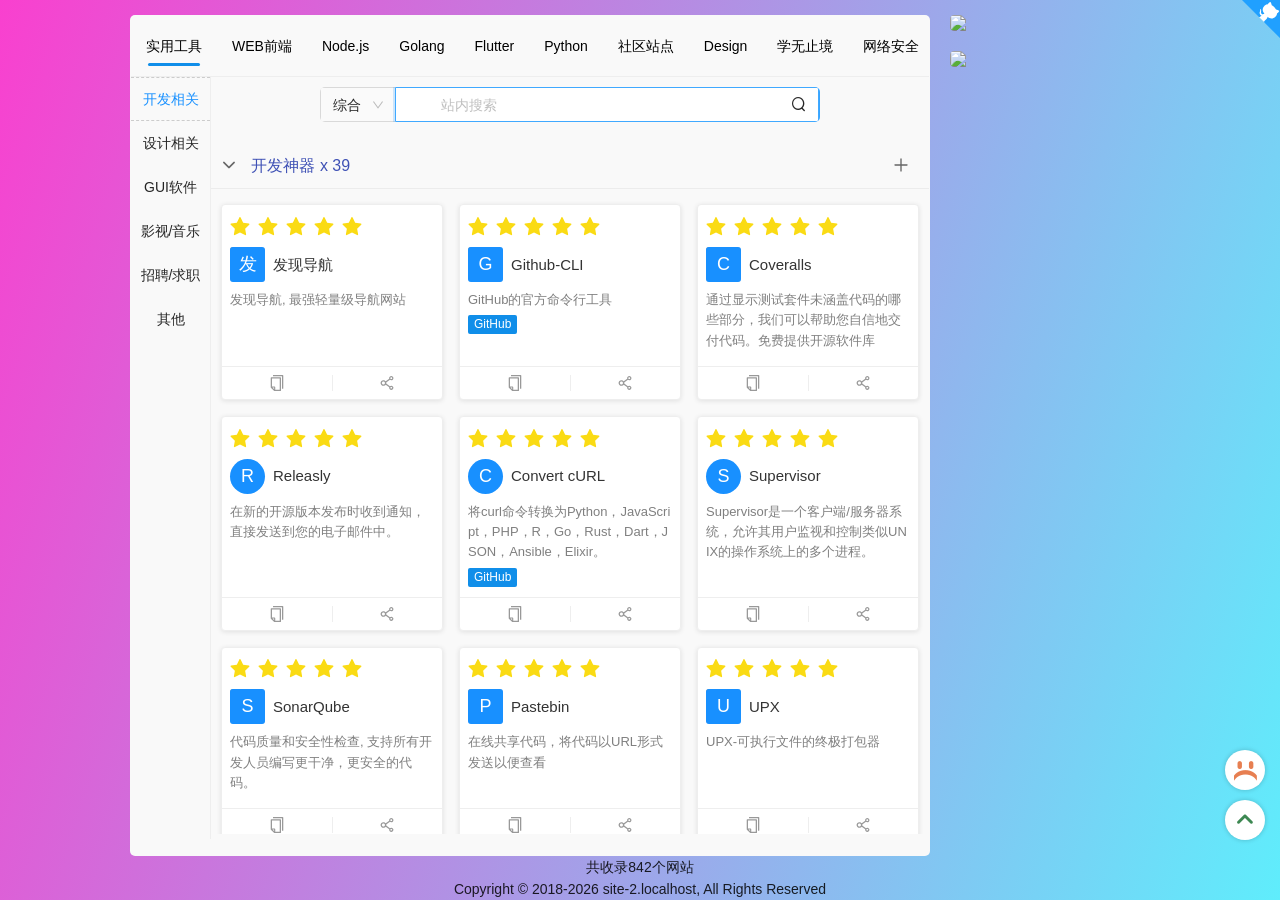
==== commit 215423b0: "Deploying to gh-pages from @ QianFuXin/nav@5e499a1d6eeef8358b35fa1cde0e7ba11ac1f649 🚀" ====
--- a/index.html
+++ b/index.html
@@ -42,18 +42,19 @@
   <link rel="prefetch" href="//unpkg.com/ng-zorro-antd@18.1.1/ng-zorro-antd.dark.min.css"><!-- nav.config-end -->
     <!-- nav.headerContent-start -->
     <!-- nav.headerContent-end -->
-  <style>@charset "UTF-8";*,:before,:after{--tw-border-spacing-x:0;--tw-border-spacing-y:0;--tw-translate-x:0;--tw-translate-y:0;--tw-rotate:0;--tw-skew-x:0;--tw-skew-y:0;--tw-scale-x:1;--tw-scale-y:1;--tw-pan-x: ;--tw-pan-y: ;--tw-pinch-zoom: ;--tw-scroll-snap-strictness:proximity;--tw-gradient-from-position: ;--tw-gradient-via-position: ;--tw-gradient-to-position: ;--tw-ordinal: ;--tw-slashed-zero: ;--tw-numeric-figure: ;--tw-numeric-spacing: ;--tw-numeric-fraction: ;--tw-ring-inset: ;--tw-ring-offset-width:0px;--tw-ring-offset-color:#fff;--tw-ring-color:rgb(59 130 246 / .5);--tw-ring-offset-shadow:0 0 #0000;--tw-ring-shadow:0 0 #0000;--tw-shadow:0 0 #0000;--tw-shadow-colored:0 0 #0000;--tw-blur: ;--tw-brightness: ;--tw-contrast: ;--tw-grayscale: ;--tw-hue-rotate: ;--tw-invert: ;--tw-saturate: ;--tw-sepia: ;--tw-drop-shadow: ;--tw-backdrop-blur: ;--tw-backdrop-brightness: ;--tw-backdrop-contrast: ;--tw-backdrop-grayscale: ;--tw-backdrop-hue-rotate: ;--tw-backdrop-invert: ;--tw-backdrop-opacity: ;--tw-backdrop-saturate: ;--tw-backdrop-sepia: ;--tw-contain-size: ;--tw-contain-layout: ;--tw-contain-paint: ;--tw-contain-style: }*,:before,:after{box-sizing:border-box;border-width:0;border-style:solid;border-color:#e5e7eb}:before,:after{--tw-content:""}html{line-height:1.5;-webkit-text-size-adjust:100%;-moz-tab-size:4;tab-size:4;font-family:ui-sans-serif,system-ui,sans-serif,"Apple Color Emoji","Segoe UI Emoji",Segoe UI Symbol,"Noto Color Emoji";font-feature-settings:normal;font-variation-settings:normal;-webkit-tap-highlight-color:transparent}body{margin:0;line-height:inherit}p{margin:0}@-webkit-keyframes nprogress-spinner{0%{-webkit-transform:rotate(0deg)}to{-webkit-transform:rotate(360deg)}}html,body{width:100%;height:100%}*,*:before,*:after{box-sizing:border-box}html{font-family:sans-serif;line-height:1.15;-webkit-text-size-adjust:100%;-ms-text-size-adjust:100%;-ms-overflow-style:scrollbar;-webkit-tap-highlight-color:rgba(0,0,0,0)}@-ms-viewport{width:device-width}body{margin:0;color:#000000d9;font-size:14px;font-family:-apple-system,BlinkMacSystemFont,Segoe UI,Roboto,Helvetica Neue,Arial,Noto Sans,sans-serif,"Apple Color Emoji","Segoe UI Emoji",Segoe UI Symbol,"Noto Color Emoji";font-variant:tabular-nums;line-height:1.5715;background-color:#fff;font-feature-settings:"tnum"}p{margin-top:0;margin-bottom:1em}html{--antd-wave-shadow-color:#1890ff;--scroll-bar:0}:root{--componentHeight:155px}html{-ms-text-size-adjust:100%;-webkit-text-size-adjust:100%}body{min-height:100vh;-webkit-font-smoothing:antialiased;-moz-osx-font-smoothing:grayscale;-webkit-overflow-scrolling:touch;font-size:14px}</style><link rel="stylesheet" href="styles-SPDOYSFK.css" media="print" onload="this.media='all'"><noscript><link rel="stylesheet" href="styles-SPDOYSFK.css"></noscript></head>
+  <style>@charset "UTF-8";*,:before,:after{--tw-border-spacing-x:0;--tw-border-spacing-y:0;--tw-translate-x:0;--tw-translate-y:0;--tw-rotate:0;--tw-skew-x:0;--tw-skew-y:0;--tw-scale-x:1;--tw-scale-y:1;--tw-pan-x: ;--tw-pan-y: ;--tw-pinch-zoom: ;--tw-scroll-snap-strictness:proximity;--tw-gradient-from-position: ;--tw-gradient-via-position: ;--tw-gradient-to-position: ;--tw-ordinal: ;--tw-slashed-zero: ;--tw-numeric-figure: ;--tw-numeric-spacing: ;--tw-numeric-fraction: ;--tw-ring-inset: ;--tw-ring-offset-width:0px;--tw-ring-offset-color:#fff;--tw-ring-color:rgb(59 130 246 / .5);--tw-ring-offset-shadow:0 0 #0000;--tw-ring-shadow:0 0 #0000;--tw-shadow:0 0 #0000;--tw-shadow-colored:0 0 #0000;--tw-blur: ;--tw-brightness: ;--tw-contrast: ;--tw-grayscale: ;--tw-hue-rotate: ;--tw-invert: ;--tw-saturate: ;--tw-sepia: ;--tw-drop-shadow: ;--tw-backdrop-blur: ;--tw-backdrop-brightness: ;--tw-backdrop-contrast: ;--tw-backdrop-grayscale: ;--tw-backdrop-hue-rotate: ;--tw-backdrop-invert: ;--tw-backdrop-opacity: ;--tw-backdrop-saturate: ;--tw-backdrop-sepia: ;--tw-contain-size: ;--tw-contain-layout: ;--tw-contain-paint: ;--tw-contain-style: }*,:before,:after{box-sizing:border-box;border-width:0;border-style:solid;border-color:#e5e7eb}:before,:after{--tw-content:""}html{line-height:1.5;-webkit-text-size-adjust:100%;-moz-tab-size:4;tab-size:4;font-family:ui-sans-serif,system-ui,sans-serif,"Apple Color Emoji","Segoe UI Emoji",Segoe UI Symbol,"Noto Color Emoji";font-feature-settings:normal;font-variation-settings:normal;-webkit-tap-highlight-color:transparent}body{margin:0;line-height:inherit}p{margin:0}@-webkit-keyframes nprogress-spinner{0%{-webkit-transform:rotate(0deg)}to{-webkit-transform:rotate(360deg)}}html,body{width:100%;height:100%}*,*:before,*:after{box-sizing:border-box}html{font-family:sans-serif;line-height:1.15;-webkit-text-size-adjust:100%;-ms-text-size-adjust:100%;-ms-overflow-style:scrollbar;-webkit-tap-highlight-color:rgba(0,0,0,0)}@-ms-viewport{width:device-width}body{margin:0;color:#000000d9;font-size:14px;font-family:-apple-system,BlinkMacSystemFont,Segoe UI,Roboto,Helvetica Neue,Arial,Noto Sans,sans-serif,"Apple Color Emoji","Segoe UI Emoji",Segoe UI Symbol,"Noto Color Emoji";font-variant:tabular-nums;line-height:1.5715;background-color:#fff;font-feature-settings:"tnum"}p{margin-top:0;margin-bottom:1em}html{--antd-wave-shadow-color:#1890ff;--scroll-bar:0}:root{--componentHeight:155px}html{-ms-text-size-adjust:100%;-webkit-text-size-adjust:100%}body{min-height:100vh;-webkit-font-smoothing:antialiased;-moz-osx-font-smoothing:grayscale;-webkit-overflow-scrolling:touch;font-size:14px}section{display:block}</style><link rel="stylesheet" href="styles-RUSGDMSK.css" media="print" onload="this.media='all'"><noscript><link rel="stylesheet" href="styles-RUSGDMSK.css"></noscript></head>
   <script>
     window.__TITLE__ = document.title
   </script>
   <body class="dark-scrollbar-border" id="x-j-h">
     <app-xiejiahe>
-      <!-- nav.loading-start --><style>.l__1{z-index:999;position:fixed;top:0;left:0;right:0;bottom:0;background-color:#fff;display:flex;align-items:center;justify-content:center;flex-direction:column;}.l__2{width:200px;height:200px;background:url("https://gcore.jsdelivr.net/gh/xjh22222228/public@gh-pages/nav/0020f4d5-9f70-4b7f-87d4-61310d1db8d1.svg");background-repeat:repeat;}.l__3{font-size:18px;margin-top:15px;font-weight:bold;color:#000;}</style>
-<div class="l__1"><div class="l__2"></div><div class="l__3">......</div></div><!-- nav.loading-end -->
+      <!-- nav.loading-start --><style>
+.error {z-index: 99999;background:#fff;position: fixed;top: 0;left: 0;right: 0;bottom: 0;overflow: hidden;}.error #totalbase {position: absolute;height: 10px;width: 10px;top: 50%;left: 50%;background-color: blue;transform-style: preserve-3d;perspective: 5000px;transform-origin: 0 0;transform: rotateX(60deg) rotateZ(45deg) translate(-50%, -50%);}.error #animbase {transform-style: preserve-3d;position: absolute;height: 700px;width: 10px;top: 50%;left: 50%;animation: anima 8s infinite linear;transform-origin: 0 0%;}.error #base {position: absolute;height: 10px;width: 10px;top: 0;left: 50%;background-color: blue;transform-style: preserve-3d;transform-origin: 0 0;transform: translate(-50%, -50%) rotateZ(90deg);}.error #baseshadow {position: absolute;height: 10px;width: 25px;top: 50%;left: 50%;background-color: #D3D3D3;transform-style: preserve-3d;box-shadow: 0 0 140px 27px gray;transform-origin: 0 0;transform: rotateZ(90deg) translateZ(-150px);}@keyframes anima {0% {transform: rotateZ(0deg) translate(-50%, -50%);}100% {transform: rotateZ(360deg) translate(-50%, -50%);}}.error .helitop {transform-style: preserve-3d;position: absolute;height: 39px;width: 39px;left: 50%;top: 50%;background-color: white;border: 1px solid black;transform: translate(-50%, -50%) rotateX(0deg) translateZ(20px);}.error .helifront {transform-style: preserve-3d;position: absolute;height: 39px;width: 39px;left: 50%;top: 50%;background-color: white;border: 1px solid black;transform: translate(-50%, -50%) rotateX(90deg) translateZ(-20px);}.error .heliback {transform-style: preserve-3d;position: absolute;height: 39px;width: 39px;left: 50%;top: 50%;transform: translate(-50%, -50%) rotateX(90deg) translateZ(20px);}.error .front1 {transform-style: preserve-3d;position: absolute;height: 19px;width: 39px;left: 50%;top: 50%;background-color: #f0f0f0;border: 1px solid black;transform: translate(-50%, -50%) translateZ(18px);cursor: pointer;}.error .front2 {position: absolute;height: 19px;width: 39px;left: 50%;top: 50%;background-color: #f0f0f0;border: 1px solid black;transform: translate(-50%, -50%) rotateX(60deg) translateZ(18px);}.error .front3 {position: absolute;height: 19px;width: 39px;left: 50%;top: 50%;background-color: #f0f0f0;border: 1px solid black;transform: translate(-50%, -50%) rotateX(-60deg) translateZ(18px);}.error .front4 {border-top: 18px solid #f0f0f0;border-left: 11px solid transparent;border-right: 11px solid transparent;height: 0;width: 20px;left: 50%;top: 50%;transform: translate(-50%, -50%) rotateY(90deg) rotateZ(90deg) translateZ(0px) translateX(19px) translateY(50%);}.error .front5 {border-top: 18px solid #f0f0f0;border-left: 11px solid transparent;border-right: 11px solid transparent;height: 0;width: 20px;left: 50%;top: 50%;transform: translate(-50%, -50%) rotateY(90deg) rotateZ(90deg) translateZ(39px) translateX(1px) translateY(50%);}.error .helileft {position: absolute;height: 39px;width: 39px;left: 50%;top: 50%;background-color: white;border: 1px solid black;transform: translate(-50%, -50%) rotateY(90deg) translateZ(-20px);}.error .heliright {position: absolute;height: 39px;width: 39px;left: 50%;top: 50%;background-color: white;border: 1px solid black;transform: translate(-50%, -50%) rotateY(90deg) translateZ(20px);}.error .helibottom {position: absolute;height: 39px;width: 39px;left: 50%;top: 50%;background-color: white;border: 1px solid black;transform: translate(-50%, -50%) translateZ(-20px);}.error .wingbase {transform-style: preserve-3d;position: absolute;height: 10px;width: 10px;bottom: 00%;left: 50%;background: white;transform-origin: 0 0;transform: translate(-50%, -50%);animation: anim 0.5s infinite linear;}@keyframes anim {0% {transform: rotateZ(0deg) translate(-50%, -50%);}100% {transform: rotateZ(360deg) translate(-50%, -50%);}}.error .wing1 {z-index: 10;position: absolute;height: 4px;width: 100px;left: 50%;top: 50%;background-color: #000000;border: 1px solid black;transform: translate(-50%, -50%) translateX(50%) translateZ(25px) rotateX(10deg);}.error .wing2 {z-index: 10;position: absolute;height: 4px;width: 100px;left: 50%;top: 50%;background-color: black;border: 1px solid black;transform: translate(-50%, -50%) translateX(-50%) translateZ(25px) rotateX(-10deg);}.error .col1 {position: absolute;height: 25px;width: 4px;left: 50%;top: 50%;background-color: white;border: 1px solid black;transform: translate(-50%, -50%) rotateX(90deg) translateY(50%) translateZ(3px);}.error .col2 {position: absolute;height: 25px;width: 4px;left: 50%;top: 50%;background-color: white;border: 1px solid black;transform: translate(-50%, -50%) rotateX(90deg) translateY(50%) translateZ(-3px);}.error .col3 {position: absolute;height: 25px;width: 4px;left: 50%;top: 50%;background-color: white;border: 1px solid black;transform: translate(-50%, -50%) rotateX(90deg) rotateY(90deg) translateY(50%) translateZ(-3px);}.error .col4 {position: absolute;height: 25px;width: 4px;left: 50%;top: 50%;background-color: white;border: 1px solid black;transform: translate(-50%, -50%) rotateX(90deg) rotateY(90deg) translateY(50%) translateZ(3px);}.error .tailbase {transform-style: preserve-3d;position: absolute;height: 10px;width: 10px;top: 50%;left: 50%;transform: translate(-50%, -50%);}.error .tail1 {transform-style: preserve-3d;position: absolute;height: 8px;width: 8px;border: 1px solid black;background-color: white;top: 0;left: 50%;transform: translate(-50%, 100%) translateZ(-100px);}.error .tail21 {transform-style: preserve-3d;position: absolute;height: 100px;width: 8px;top: 50%;left: 50%;background: white;border: 1px solid black;transform: translate(-50%, -50%) rotateX(90deg) translateY(50%) translateZ(5px);}.error .tail22 {transform-style: preserve-3d;position: absolute;height: 100px;width: 8px;top: 50%;left: 50%;background: white;border: 1px solid black;transform: translate(-50%, -50%) rotateX(90deg) translateY(50%) translateZ(-5px);}.error .tail23 {transform-style: preserve-3d;position: absolute;height: 100px;width: 8px;top: 50%;left: 50%;background: white;border: 1px solid black;transform: translate(-50%, -50%) rotateZ(90deg) rotateX(90deg) translateY(50%) translateZ(5px);}.error .tail24 {transform-style: preserve-3d;position: absolute;height: 100px;width: 8px;top: 50%;left: 50%;background: white;border: 1px solid black;transform: translate(-50%, -50%) rotateZ(90deg) rotateX(90deg) translateY(50%) translateZ(-5px);}.error .tail25 {transform-style: preserve-3d;position: absolute;height: 14px;width: 14px;top: 50%;left: 50%;border-left: 10px solid transparent;border-right: 10px solid transparent;border-top: 10px solid black;border-bottom: 10px solid transparent;transform: translate(-50%, -11px) rotateY(90deg) rotateZ(45deg) translateZ(-5px);}.error .tail26 {transform-style: preserve-3d;position: absolute;height: 14px;width: 14px;top: 50%;left: 50%;border-left: 10px solid transparent;border-right: 10px solid transparent;border-top: 10px solid black;border-bottom: 10px solid transparent;transform: translate(-50%, -11px) rotateY(90deg) rotateZ(45deg) translateZ(5px);}.error .tailwingbase {transform-style: preserve-3d;position: absolute;height: 10px;width: 10px;left: 50%;top: 0%;animation: animb 0.3s infinite linear;transform: translate(-50%, 0) rotateX(180deg);}@keyframes animb {0% {transform: translate(-50%, 0) rotateX(180deg) rotateZ(0deg);}100% {transform: translate(-50%, 0) rotateX(180deg) rotateZ(-360deg);}}.error .tail221 {transform-style: preserve-3d;position: absolute;height: 3px;width: 3px;top: 50%;left: 50%;background: white;border: 1px solid black;transform: translate(-50%, -50%) rotateX(90deg) translateY(50%) translateZ(2px);}.error .tail222 {transform-style: preserve-3d;position: absolute;height: 3px;width: 3px;top: 50%;left: 50%;background: white;border: 1px solid black;transform: translate(-50%, -50%) rotateX(90deg) translateY(50%) translateZ(-2px);}.error .tail223 {transform-style: preserve-3d;position: absolute;height: 3px;width: 3px;top: 50%;left: 50%;background: white;border: 1px solid black;transform: translate(-50%, -50%) rotateZ(90deg) rotateX(90deg) translateY(50%) translateZ(2px);}.error .tail224 {transform-style: preserve-3d;position: absolute;height: 3px;width: 3px;top: 50%;left: 50%;background: white;border: 1px solid black;transform: translate(-50%, -50%) rotateZ(90deg) rotateX(90deg) translateY(50%) translateZ(-2px);}.error .tailwing1 {position: absolute;height: 2px;width: 15px;left: 50%;top: 50%;background-color: #000000;border: 1px solid black;transform: translate(-50%, -50%) translateX(50%) translateZ(5px) rotateX(30deg);}.error .tailwing2 {position: absolute;height: 2px;width: 15px;left: 50%;top: 50%;background-color: black;border: 1px solid black;transform: translate(-50%, -50%) translateX(-50%) translateZ(5px) rotateX(-30deg);}.error #towerbase {position: absolute;height: 40px;width: 40px;top: 50%;left: 50%;background-color: blue;box-shadow: 0 0 60px 5px black;transform-style: preserve-3d;transform-origin: 0 0;transform: translate(-50%, -50%) translateZ(-150px);}.error .tower1left {position: absolute;height: 40px;width: 200px;left: 50%;top: 50%;background-color: white;border: 1px solid black;transform: translate(-50%, -50%) rotateY(90deg) translateX(-50%) translateZ(20px);}.error .tower1right {position: absolute;height: 200px;width: 40px;left: 50%;top: 50%;background-color: white;border: 1px solid black;transform: translate(-50%, -50%) rotateX(90deg) translateY(50%) translateZ(-20px);}.error .tower1top {transform-style: preserve-3d;position: absolute;height: 80px;width: 80px;left: 50%;top: 50%;background-color: white;border: 1px solid black;transform: translate(-50%, -50%) translateZ(240px);}.error .tower2top {transform-style: preserve-3d;position: absolute;height: 80px;width: 80px;left: 50%;top: 50%;background-color: white;border: 1px solid black;transform: translate(-50%, -50%) translateZ(200px);}.error .tower2left {position: absolute;height: 78px;width: 22px;left: 50%;top: 50%;border-top: 1px solid white;border-bottom: 1px solid white;border-left: 10px solid white;border-right: 10px solid white;outline: 1px solid black;transform: translate(-10px, -50%) rotateY(90deg) translateX(-220px) translateZ(30px);}.error .tower1window {position: absolute;height: 22px;width: 75px;left: 50%;top: 50%;background-color: #d3d3d3;opacity: 0.8;transform: translate(-50%, -50%);}.error .tower2window {position: absolute;height: 75px;width: 22px;left: 50%;top: 50%;background-color: #d3d3d3;opacity: 0.8;transform: translate(-50%, -50%);}.error .tower2right {position: absolute;height: 22px;width: 78px;left: 50%;top: 50%;border-top: 10px solid white;border-bottom: 10px solid white;border-left: 1px solid white;border-right: 1px solid white;outline: 1px solid black;transform: translate(-50%, -11px) rotateX(90deg) translateY(220px) translateZ(-30px);}</style>
+<section class="error"><div id="totalbase"><div id="animbase" v-pre><div id="base"><div id="baseshadow"></div><div class="helitop"><div class="wingbase"><div class="col1"></div><div class="col2"></div><div class="col3"></div><div class="col4"></div><div class="wing1"></div><div class="wing2"></div></div></div><div class="helifront"><div class="tailbase"><div class="tail1"><div class="tail21"></div><div class="tail22"></div><div class="tail23"></div><div class="tail24"><div class="tailwingbase"><div class="tail221"></div><div class="tail222"></div><div class="tail223"></div><div class="tail224"></div><div class="tailwing1"></div><div class="tailwing2"></div></div></div></div><div class="tail25"></div><div class="tail26"></div></div></div><div class="heliback"><div class="front1"></div><div class="front2"></div><div class="front3"></div><div class="front4"></div><div class="front5"></div></div><div class="helileft"></div><div class="heliright"></div><div class="helibottom"></div></div></div><div id="towerbase"><div class="tower1left"></div><div class="tower1right"></div><div class="tower2right"><div class="tower1window"></div></div><div class="tower1top"><div class="front1" @click="goHome"><div class="col1"></div><div class="col2"></div><div class="col3"></div><div class="col4"></div></div><div class="front2"></div><div class="front3"></div></div><div class="tower2top"></div><div class="tower2left"><div class="tower2window"></div></div></div></div></section><!-- nav.loading-end -->
     </app-xiejiahe>
 
     <!-- nav.seo-start -->
-<div data-url="https://github.com/xjh22222228/nav" data-server-time="1732529799890" data-a="x.i.e-jiahe" data-date="2024-11-25 18:16:39" id="META-NAV" style="z-index:-1;position:fixed;top:-10000vh;left:-10000vh;">
+<div data-url="https://github.com/xjh22222228/nav" data-server-time="1732529904380" data-a="x.i.e-jiahe" data-date="2024-11-25 18:18:24" id="META-NAV" style="z-index:-1;position:fixed;top:-10000vh;left:-10000vh;">
 <div>发现导航</div><p>发现导航, 最强轻量级导航网站</p><div>Github-CLI</div><p>GitHub的官方命令行工具</p><div>Coveralls</div><p>通过显示测试套件未涵盖代码的哪些部分，我们可以帮助您自信地交付代码。免费提供开源软件库</p><div>Releasly</div><p>在新的开源版本发布时收到通知，直接发送到您的电子邮件中。</p><div>Convert cURL</div><p>将curl命令转换为Python，JavaScript，PHP，R，Go，Rust，Dart，JSON，Ansible，Elixir。</p><div>Supervisor</div><p>Supervisor是一个客户端/服务器系统，允许其用户监视和控制类似UNIX的操作系统上的多个进程。</p><div>SonarQube</div><p>代码质量和安全性检查, 支持所有开发人员编写更干净，更安全的代码。</p><div>Pastebin</div><p>在线共享代码，将代码以URL形式发送以便查看</p><div>UPX</div><p>UPX-可执行文件的终极打包器</p><div>askgit</div><p>使用SQL查询git存储库。生成报告，执行状态检查，分析代码库。</p><div>Sentry</div><p>Web应用程序，移动应用程序和游戏的实时崩溃报告。</p><div>randomuser</div><p>随机用户生成器是用于生成占位符用户信息的免费API。 获取个人资料照片，姓名等。 对于人们来说，就像Lorem Ipsum。</p><div>github-readme-stats</div><p>在你的 README 中 获取动态生成的 GitHub 统计信息</p><div>Hits</div><p>了解有多少人正在查看您的GitHub项目的简单方法</p><div>GitHub 文件加速</div><p>GitHub 文件加速</p><div>Shields IO</div><p>svg生成版本号图标</p><div>FunDebug</div><p>支持前端JavaScript，后端Node.js以及微信小程序错误监控</p><div>Asciiworld</div><p>WA！原来那些年程序猿搞怪的注释都在这里</p><div>jsfiddle</div><p>强大的前端代码在线演示的网站</p><div>CODEIF</div><p>变量命名神器</p><div>ASCIIFlow Infinity</div><p>无限的ASCII图表，保存到谷歌驱动器，调整大小，自由绘制，并直接输出到文本/HTML。</p><div>gitzip</div><p>它可以将GITHUB存储库的子文件夹/子目录作为zip并下载</p><div>Server酱</div><p>「Server酱」，英文名「ServerChan」，是一款「程序员」和「服务器」之间的通信软件。</p><div>mkcert</div><p>一个简单的零配置工具，可以使用您喜欢的任何名称制作本地可信赖的SSL开发证书</p><div>carbon</div><p>创建和分享源代码的精美图像</p><div>setup-ipsec-vpn</div><p>用于构建您自己的IPsec VPN服务器的脚本，在Ubuntu，Debian和CentOS上使用IPsec / L2TP和Cisco IPsec</p><div>nginxconfig</div><p>nginx配置生成器</p><div>GraphQL Explorer</div><p>GraphQL资源管理器利用真实的、实时的生产数据</p><div>patorjk</div><p>将文本转换成ASCII</p><div>lens</div><p>Lens控制Kubernetes集群所需的唯一IDE。它是适用于MacOS，Windows和Linux操作系统的独立应用程序。它是开源的，免费的。</p><div>public-apis</div><p>一些可用在 Web 或软件开发的开放 API 接口</p><div>astexplorer</div><p>一个Web工具，用于探索由各种解析器生成的AST</p><div>uTools</div><p>uTools是一个极简、插件化、跨平台的现代桌面软件。通过自由选配丰富的插件，打造你得心应手的工具集合</p><div>ihateregex</div><p>正则表达式备忘录</p><div>Oh My ZSH</div><p>是一个开放源代码，社区驱动的框架，用于管理zsh配置。</p><div>Tampermonkey</div><p>一款免费的浏览器扩展和最为流行的用户脚本管理器</p><div>Greasy Fork</div><p>提供用户脚本的网站</p><div>免费代理</div><p>免费HTTP代理IP</p><div>Google Workspace</div><p>Google Workspace状态信息中心</p><div>eoLinker接口管理平台</div><p>国内最大的在线接口管理服务方案供应商</p><div>YApi</div><p>YApi 是一个可本地部署的、打通前后端及QA的、可视化的接口管理平台</p><div>RAP2</div><p>Web接口管理工具，开源免费，接口自动化，MOCK数据自动生成，自动化测试，企业级管理。阿里妈妈MUX团队出品</p><div>showdoc</div><p>一个非常适合IT团队的在线API文档、技术文档工具</p><div>docsify</div><p>一个神奇的文档站点生成器</p><div>apiDoc</div><p>RESTful Web API文档生成器</p><div>docusaurus</div><p>易于维护的开源文档网站</p><div>禅道</div><p>禅道是灵活的项目管理软件</p><div>Tapd</div><p>一站式敏捷研发协作云平台, 凝聚腾讯研发方法及敏捷实践精髓, 助力企业研发更高效、协作更敏捷</p><div>Hoppscotch</div><p>一个免费，快速，美观的API请求构建器，供10万多个开发人员使用。(原名叫 Postwoman)</p><div>Sunny-Ngrok</div><p>一条命令解决的外网访问内网问题，无需任何配置，下载客户端之后直接一条命令让外网访问您的内网不再是距离</p><div>frp</div><p>一个快速反向代理，可帮助您将NAT或防火墙后面的本地服务器暴露给Internet。</p><div>zan-proxy</div><p>本地代码调试线上页面，环境再也不是问题</p><div>ngrok</div><p>ngrok是一个反向代理，通过在公共的端点和本地运行的 Web 服务器之间建立一个安全的通道。ngrok可捕获和分析所有通道上的流量，便于后期分析和重放</p><div>查MD5</div><p>MD5在线解密|md5在线破解|批量破解md5网站</p><div>JSON Web Tokens</div><p>jwt 在线解码</p><div>base64</div><p>base64在线解码编码</p><div>ipify</div><p>一个简单的公共IP地址API</p><div>归属地查询</div><p>淘宝免费归属地查询</p><div>draw</div><p>免费的在线图表软件，用于制作流程图、流程图、组织图、UML、ER和网络图</p><div>ProcessOn</div><p>免费在线作图工具,UML作图,UI界面原型设计,iOS原型设计,BPMN,流程图,思维导图,多人协作绘图</p><div>蓝湖</div><p>蓝湖是一款设计图共享平台,帮助互联网团队管理设计图</p><div>Zeplin</div><p>为设计师和前端而生的协作应用</p><div>幕布</div><p>极简大纲笔记 | 一键生成思维导图</p><div>声享</div><p>在线制作 PPT，让分享更有价值</p><div>墨刀</div><p>原型设计工具，web原型设计工具，app原型设计工具</p><div>小智LOGO</div><p>LOGO在线制作神器 - 3分钟完成LOGO设计在线生成</p><div>创客贴</div><p>一款简单易用、功能强大的线上图形设计工具</p><div>在线制作图表</div><p>信息图表是一种易于使用的信息图表和图表制造商。创建和分享美丽的信息图表，在线报告和互动地图。在这里做你自己</p><div>CLIPPING MAGIC</div><p>删除图像背景在线。使背景透明，白色等编辑，裁剪，旋转，固定颜色，添加阴影，一款在线抠图工具</p><div>稿定抠图</div><p>稿定设计是一款专为淘宝店主、新媒体运营人员和修图爱好者打造的免费在线抠图工具。</p><div>UZER.ME</div><p>超级应用空间致力于全生命周期的文档管理,无需安装,即可在线编辑Office, CAD,PS等任意格式文档,支持远程协作,全文检索,版本管理,权限管理,安全外发等.提高工作效率,降低安全风险</p><div>launchaco</div><p>免费在线制作LOGO</p><div>鹿班</div><p>鹿班 - 让设计更美好(阿里出品)</p><div>图片裁剪</div><p>在线裁剪照片大小尺寸</p><div>Bitwarden</div><p>个人和企业在任何设备上存储，共享和保护敏感数据的最简单，最安全的方法</p><div>Typeora</div><p>Typora是一款跨平台的最小Markdown编辑器，可为Markdown读者和作家提供无缝的体验</p><div>iterm2</div><p>iTerm2是Terminal的替代品，是iTerm的后续产品</p><div>Sourcetree</div><p>美丽的Git GUI中的简单性和强大功能</p><div>charles</div><p>Charles是HTTP代理/ HTTP监视器/反向代理，使开发人员可以查看其计算机与Internet之间的所有HTTP和SSL / HTTPS通信。这包括请求，响应和HTTP标头（其中包含cookie和缓存信息）。</p><div>Tunnelblick</div><p>适用于macOS的免费开源OpenVPN VPN客户端服务器软件。</p><div>Keka</div><p>macOS文件存档器, 储存更多，私密分享</p><div>Kap</div><p>使用Web技术构建的开源屏幕录像机。</p><div>Vscode</div><p>VScode是一款轻量级的编辑器，自由。 建立在开源上。 无处不在。</p><div>zenmap</div><p>开源免费的网络发现工具，通过它能够找出网络上在线的主机，并测试主机上哪些端口处于监听状态，接着通过端口确定主机上运行的应用程序类型与版本信息，最后利用它还能侦测出操作系统的类型和版本</p><div>obsproject</div><p>免费和开源软件，用于视频录制和实时流。</p><div>hyper</div><p>基于WEB技术的终端</p><div>Listary</div><p>Listary是Windows的革命性搜索实用程序，它使休闲用户和高级用户都能快速找到文件并启动应用程序！</p><div>vmware</div><p>利用VMware提供的软件定义的云，移动性，网络和安全解决方案来建立您的数字基础。</p><div>parallels</div><p>Mac和Windows虚拟化|管理Mac|VDI和RDS解决方案</p><div>mumu Android模拟器</div><p>网易MuMu[手游模拟器][安卓模拟器]</p><div>DBeaver</div><p>适用于开发人员，数据库管理员，分析师和所有需要使用数据库的人员的免费的多平台数据库工具。支持所有流行的数据库：MySQL，PostgreSQL，SQLite，Oracle，DB2，SQL Server，Sybase，MS Access，Teradata，Firebird，Apache Hive，Phoenix，Presto等</p><div>RedisDesktopManager</div><p>Redis Desktop Manager（又名RDM）—是用于Windows，Linux，MacOS和iPadOS的快速Redis数据库管理应用程序。</p><div>Sequel Pro</div><p>Sequel Pro是一个快速，易于使用的Mac数据库管理应用程序，用于处理MySQL数据库。</p><div>Robo 3T</div><p>一个现代，强大且由社区驱动的MongoDB管理工具</p><div>DataGrip</div><p>jetbrains出品的数据库管理系统</p><div>tableplus</div><p>用于关系数据库的现代，本地且友好的GUI工具：MySQL，PostgreSQL，SQLite等</p><div>TeamViewer</div><p>TeamViewer远程连接控制软件是一款随时随地连接到远程桌面电脑、移动设备及Iot,让远程连接过程更加的快速和安全,轻松实现对文件、网络及程序的实时支持或访问。</p><div>向日葵</div><p>向日葵远程控制软件是一款免费的集远程控制电脑手机、远程桌面连接、远程开机、远程管理、支持内网穿透的一体化远程控制管理工具软件</p><div>v2ray</div><p>用于构建代理绕过网络限制的平台。</p><div>clash</div><p>Go中基于规则的隧道</p><div>哔哩哔哩</div><p>国内知名的视频弹幕网站，这里有最及时的动漫新番，最棒的ACG氛围，最有创意的Up主</p><div>爱奇艺</div><p>拥有海量、优质、高清的网络视频的大型视频网站，专业的网络视频播放平台</p><div>Youtube</div><p>全球最大的视频网站</p><div>斗鱼</div><p>斗鱼 - 每个人的直播平台</p><div>疯狂影视搜索</div><p>疯狂影视搜索是一款全能影视搜索引擎，帮你找到最新影视资源，一站拥有无尽影视资源</p><div>全民vip视频在线解析</div><p>免费全网VIP视频会员免广告看电影！优酷vip解析，爱奇艺vip解析，腾讯vip解析，乐视vip解析，芒果vip解析</p><div>蜜蜂剪辑</div><p>免费在线视频剪辑、视频制作、视频剪切、视频转gif等实用功能</p><div>kk高清影院</div><p>kk高清影院,1080p电影下载,高清电影迅雷下载,免费高清电影网</p><div>自由的音乐</div><p>自由的音乐是一个免费试听并下载全网音乐的网站</p><div>智联招聘</div><p>智联招聘，更懂你的价值</p><div>前程无忧</div><p>招聘网,人才网,求职,找工作</p><div>BOSS直聘</div><p>BOSS直聘是权威领先的招聘网，开启人才网招聘求职新时代，让求职者与Boss直接开聊、加快面试、即时反馈，找工作就来BOSS直聘和Boss开聊吧</p><div>ResumeSample</div><p>程序员简历模板系列, WEB/IOS/Android/C++/node等以及通用程序员简历模板</p><div>程序员找工作黑名单</div><p>有些事情，应该被记住</p><div>看准网</div><p>看准网★中国领先的职场信息平台,专注于公司评论,晒工资,工资待遇,面试,公司福利等.您可以在看准网上匿名分享您的职业信息</p><div>TinyPNG</div><p>智能PNG和JPEG压缩，以质量和文件大小的完美平衡来优化您的图像</p><div>Squoosh</div><p>在浏览器中用不同的编解码器压缩和比较图像(Google出品)</p><div>草料二维码</div><p>用专业的二维码产品帮助企业创造价值</p><div>Feed 验证器</div><p>验证RSS是否符合标准规范</p><div>淘捏捏</div><p>淘宝信誉查询 - 淘捏捏卖家工具箱 淘宝信誉查询_淘宝信用查询_淘宝小号查询_淘宝黑号查询</p><div>天眼查</div><p>人人都在用商业安全工具_企业信息查询_公司查询_工商查询_企业信用信息查询系统</p><div>语雀</div><p>优雅高效的在线文档编辑与协同工具，让每个企业轻松拥有文档中心 - 阿里巴巴</p><div>求是潮云U盘</div><p>临时文件上传, 快速和稳定</p><div>云转换</div><p>在线免费转换视频,音频,YouTube视频到文字,视频到文字,音频到文字,语音转换成文字</p><div>Picdiet</div><p>独特且强悍的JavaScript算法，能极速压缩80%的图片大小，而不损害其质量</p><div>easyicon</div><p>在线图标转换ico、icns</p><div>Smallpdf</div><p>压缩pdf、各种文件格式转换pdf</p><div>Cool Backgrounds</div><p>生成非常酷的彩色背景图像</p><div>Unsplash Source</div><p>随机生成图片链接</p><div>石墨文档</div><p>一款轻便、简洁的在线协作文档工具，PC端和移动端全覆盖，支持多人同时对文档编辑和评论...</p><div>Emoji searcher</div><p>Emoji表情大全</p><div>imgURL</div><p>ImgURL是一个简单、纯粹的图床程序，让个人图床多一个选择</p><div>拷贝兔</div><p>跨平台分享工具，纯Web，IOS，MAC，Linux，Android互传</p><div>表格工具</div><p>一个功能强大的在线表格编辑器，支持Excel、Markdown、JSON、CSV、HTML等格式的相互转换</p><div>360查字体</div><p>360查字体 - 查版权，免纠纷</p><div>sejda</div><p>在线HTML转换pdf</p><div>AI人工智能图片放大</div><p>Bigjpg - 使用开源waifu2x人工智能深度卷积神经网络（CNN）智能无损免费放大图片</p><div>VVV文档在线导出工具</div><p>免费下载百度文库文档</p><div>在线文件编码识别</div><p>在线文件编码识别</p><div>iptv</div><p>收集来自世界各地的5000多个公共IPTV频道</p><div>临时邮箱</div><p>10分钟邮箱，临时邮箱，临时邮，临时电子邮箱，24小时邮箱，一次性邮箱，匿名邮箱，安全邮箱</p><div>jQuery</div><p>jQuery是一个JavaScript函数库</p><div>webpack</div><p>webpack是一个模块打包器</p><div>Babel</div><p>用于编写下一代 JavaScript 的编译器</p><div>ESLint</div><p>可组装的JavaScript和JSX检查工具</p><div>stylelint</div><p>一个强大的现代样式风格的linter</p><div>Mocha</div><p>Mocha是JavaScript的一种单元测试框架，既可以在浏览器环境下运行，也可以在Node.js环境下运行</p><div>MUI</div><p>MUI: 最接近原生APP体验的高性能前端框架</p><div>rollup</div><p>Rollup 是一个 JavaScript 模块打包器，可以将小块代码编译成大块复杂的代码，例如 library 或应用程序</p><div>standard</div><p>JavaScript样式指南，带有linter和自动代码修复程序</p><div>Faker</div><p>在Node.js和浏览器中生成大量逼真的假数据</p><div>sweetalert</div><p>JavaScript Alert 的漂亮替代品</p><div>Sortable</div><p>一个JavaScript库，用于在现代浏览器和触摸设备上对拖放列表进行重新排序</p><div>formilyjs</div><p>Formily 是一个由阿里巴巴集团多 BU 共建的面向中后台复杂场景的表单解决方案，它也是一个表单框架</p><div>rough-notation</div><p>一个小的JavaScript库，用于在网页上创建手绘动画并为其添加动画效果</p><div>AntV</div><p>AntV 是蚂蚁金服全新一代数据可视化解决方案</p><div>Lodash</div><p>Lodash是一个一致性、模块化、高性能的 JavaScript 实用工具库</p><div>Swiper</div><p>轻量级的移动设备触控滑块的js框架，使用硬件加速过渡</p><div>fastclick</div><p>Polyfill 解决移动端具有300ms延迟的库</p><div>Layer</div><p>丰富多样的Web弹出层组件,可轻松实现Alert/Confirm/Prompt/普通提示/页面区块/iframe/tips等等几乎所有的弹出交互</p><div>moment.js</div><p>一个轻量级的JavaScript日期库，用于解析，验证，操作和格式化日期</p><div>js-cookie</div><p>一个简单，轻量级的JavaScript API，用于处理浏览器cookie</p><div>qs</div><p>具有嵌套支持的查询字符串解析器</p><div>Mock.js</div><p>生成随机数据，拦截 Ajax 请求</p><div>GITALK</div><p>凹凸实验室出品的一款基于 Github Issue 和 Preact 开发的评论插件</p><div>prism</div><p>轻巧，强大，优雅的代码语法高亮</p><div>nprogress</div><p>顶部加载进度条</p><div>iNotify</div><p>JS实现浏览器标题闪烁，滚动，语音提示，Chrome/Safari/FireFox/IE通知</p><div>html2canvas</div><p>最流行的JavaScript屏幕截图</p><div>dayjs</div><p>使用与Moment.js兼容的API来解析，验证，操作和显示现代浏览器的日期和时间</p><div>JsBarcode</div><p>易于使用但功能强大的条形码生成器，适用于Web和Node.js</p><div>clipboard.js</div><p>现代复制到剪贴板。没有Flash。只需3kb gzipped。</p><div>lib-flexible</div><p>可伸缩布局方案, 淘宝rem解决方案</p><div>js-xss</div><p>根据白名单过滤HTML(防止XSS攻击)</p><div>mescroll</div><p>精致的下拉刷新和上拉加载 js框架.支持vue,完美运行于移动端和主流PC浏览器</p><div>better-scroll</div><p>灵感来自iscroll，它具有更好的滚动性能</p><div>pinyinjs</div><p>一个实现汉字与拼音互转的小巧web工具库</p><div>ms</div><p>使用此包可以轻松地将各种时间格式转换为毫秒。</p><div>ramda</div><p>适用于JavaScript程序员的实用函数库</p><div>decimal.js</div><p>JavaScript的任意精度Decimal类型 (0.1+0.2=0.3)</p><div>copy-to-clipboard</div><p>简单的模块公开copy功能，它将尝试使用execCommand与特定于IE的clipboardData接口的回退，最后，通常prompt使用适当的文本内容和消息</p><div>path-to-regexp</div><p>将字符串路径转换成正则表达式</p><div>autosize</div><p>autosize是一个小的独立脚本，可以自动调整textarea域的高度以适合文本</p><div>shake.js</div><p>监听手机设备摇动</p><div>progressbar</div><p>可以轻松地为Web创建响应式和时尚的进度栏。动画即使在移动设备上也表现良好</p><div>easy-mock</div><p>Easy Mock 是一个可视化，并且能快速生成模拟数据的持久化服务</p><div>Clamp.js</div><p>JS版本的多行文本溢出省略</p><div>json-bigint</div><p>带有bigints支持的JSON.parse / stringify</p><div>exif-js</div><p>用于读取EXIF图像元数据的JavaScript库</p><div>lunr.js</div><p>Lunr.js是一个用于浏览器的小型全文本搜索库。它为JSON文档建立索引，并提供一个简单的搜索界面来检索与文本查询最匹配的文档</p><div>hotkeys</div><p>强大的Javascript库，用于捕获键盘输入和输入的按键组合。它没有依赖性。</p><div>dom-to-image</div><p>使用HTML5 canvas从DOM节点生成图像</p><div>single-spa</div><p>使微前端变得简单</p><div>qiankun</div><p>为微型前端提供快速，简单和完整的解决方案</p><div>nanoid</div><p>一个很小的，安全的，URL友好的，唯一的JavaScript字符串ID生成器。</p><div>Numeral-js</div><p>一个用于格式化和处理数字的javascript库</p><div>ua-parser-js</div><p>用于从userAgent字符串检测浏览器，引擎，操作系统，CPU和设备类型/模型。支持浏览器和node.js环境</p><div>hammer.js</div><p>一个用于多点触摸手势的javascript库</p><div>i18next</div><p>i18next是一个非常流行的国际化框架，适用于浏览器或任何其他JavaScript环境（例如，node.js）。</p><div>js-lingui</div><p>JavaScript的可读，自动化和优化（5 kb）国际化</p><div>wow.js</div><p>基于Animate.css,向下滚动页面时显示CSS动画,轻松自定义动画设置：样式，延迟，长度，偏移，迭代...</p><div>Waves</div><p>受Google材质设计启发的点击效果, 波纹效果</p><div>velocity</div><p>加速JavaScript动画</p><div>anime</div><p>轻量级的JavaScript动画库。它适用于任何CSS属性，单个CSS转换，SVG或任何DOM属性以及JavaScript对象</p><div>Hover-Buttons</div><p>hover动画CSS / SCSS按钮</p><div>JavaScript-MD5</div><p>JavaScript MD5实现。兼容服务器端环境，如node.js，RequireJS等模块加载器和所有Web浏览器</p><div>js-sha1</div><p>JavaScript的简单SHA1哈希函数支持UTF-8编码。</p><div>js-base64</div><p>JavaScript的Base64实现</p><div>jsSHA</div><p>SHA-1，SHA-224，SHA3-224，SHA-256，SHA3-256，SHA-384，SHA3-384，SHA-512，SHA3-512，SHAKE128 ，和SHAKE256以及HMAC</p><div>crypto-js</div><p>加密标准的JavaScript库</p><div>pdf.js</div><p>PDF.js是一个使用HTML5构建的可移植文档格式（PDF）查看器</p><div>webuploader</div><p>百度出品，采用大文件分片并发上传，极大的提高了文件上传效率。</p><div>pdfmake</div><p>纯JavaScript中的客户端/服务器端PDF打印, HTML转换Pdf</p><div>ViewerJS</div><p>JavaScript中的文档阅读器, pdf/ppt/opt/odt等文件渲染成HTML</p><div>filepond</div><p>灵活而有趣的JavaScript文件上传库</p><div>FileSaver.js</div><p>客户端保存文件的解决方案，非常适合在客户端上生成文件的Web应用程序</p><div>jsPDF</div><p>一个使用JavaScript生成PDF的库</p><div>PhotoSwipe</div><p>适用于移动和桌面的JavaScript图像库, 图片预览</p><div>viewerjs</div><p>javascript图片预览</p><div>howler.js</div><p>现代 Web 音频 javascript 库</p><div>DPlayer</div><p>哇，这么可爱的HTML5 danmaku视频播放器</p><div>APlayer</div><p>哇，这么可爱的HTML5音乐播放器</p><div>three.js</div><p>JavaScript 3D引擎</p><div>flowy</div><p>创建流程图的最小JavaScript库</p><div>incubator-echarts</div><p>浏览器的功能强大的交互式图表和可视化库</p><div>d3</div><p>借助SVG，Canvas和HTML使数据栩栩如生。</p><div>uikit</div><p>一款轻量级、模块化的前端框架可快速构建强大的web前端界面</p><div>JsBridge</div><p>android java和javascript桥接，灵感来自微信webview jsbridge</p><div>DSBridge-Android</div><p>一个现代的跨平台JavaScript桥接，通过它您可以在JavaScript和本机之间同步或异步地调用彼此的功能</p><div>joi</div><p>对象模式验证</p><div>validator.js</div><p>字符串验证插件、表单验证</p><div>async-validator</div><p>异步验证器</p><div>yup</div><p>无效的简单对象架构验证</p><div>localForage</div><p>离线存储，使用简单但功能强大的API包装IndexedDB，WebSQL或localStorage。</p><div>introjs</div><p>为您的网站和项目提供新功能介绍和逐步用户指南的更好方法</p><div>shepherd</div><p>引导您的用户浏览您的应用程序</p><div>bootstrap-tour</div><p>使用Twitter Bootstrap Popovers快速方便地进行产品浏览</p><div>React</div><p>用于构建用户界面的 JavaScript 库</p><div>React Router</div><p>React 路由管理</p><div>Redux</div><p>React 状态管理</p><div>create-react-app</div><p>React官方脚手架</p><div>React Redux</div><p>Redux的官方React绑定(通常配合redux使用)</p><div>redux-actions</div><p>Redux的Flux标准action实用程序(用于生成action)</p><div>redux-thunk</div><p>Redux的Thunk中间件, 用于处理异步逻辑</p><div>redux-saga</div><p>一个旨在使应用程序副作用（即异步事物，如数据获取和不纯的东西，如访问浏览器缓存）更容易管理，执行更高效，易于测试，以及更好地处理故障的库</p><div>React Native</div><p>使用React构建原生APP程序的框架</p><div>React Navigation</div><p>为您的本地应用程序提供路由和导航</p><div>expo</div><p>用于制作跨平台移动应用程序的Expo平台</p><div>ant-design-mobile-rn</div><p>一个基于 React Native 的 UI 组件库</p><div>Ant Design</div><p>Ant Design - A UI Design Language</p><div>MATERIAL-UI</div><p>React 组件用于更快速、更简便的 web 开发。你也可以建立你自己的设计系统，或者从 Material Design 开始</p><div>element</div><p>elementUI组件库</p><div>react-bootstrap</div><p>基于Bootstrap 3构建的组件库</p><div>evergreen</div><p>Evergreen是一个React UI框架，用于在Web上构建雄心勃勃的产品。由Segment带给您。</p><div>@alifd/next</div><p>@alifd/next 是 Alibaba Fusion Design 的官方 React 实现, 赋能企业中后台产品开发</p><div>zent</div><p>Zent 是有赞 PC 端 WebUI 规范的 React 实现，提供了一整套基础的 UI 组件以及一些常用的业务组件</p><div>React95</div><p>装修一新的现代的应用程序做出React Windows95的UI组件。</p><div>rsuite</div><p>React Suite 是一套 React 组件库，为后台产品而生。同时也是一个具有贴心设计以及对开发者友好的 UI 框架</p><div>chakra-ui</div><p>适用于您的React应用程序的简单，模块化和可访问的UI组件</p><div>Ant Design Mobile</div><p>一个基于 Preact / React / React Native 的 UI 组件库</p><div>React Helmet</div><p>这个可重用的反应组件将管理对文档头的所有更改</p><div>react-image-crop</div><p>用于React的响应式图像裁剪工具</p><div>React Helmet</div><p>这个可重用的反应组件将管理对文档头的所有更改</p><div>react-transition-group</div><p>当React组件进入或离开DOM时执行动画的简单方法</p><div>React Loadable</div><p>用于加载具有promise的组件的更高阶组件 - 路由懒加载</p><div>react-swipe</div><p>基于swipe.js封装的react组件/走马灯</p><div>Ant Motion</div><p>使用 Ant Motion 能够快速在 React 框架中使用动画,我们提供了单项，组合动画，以及整套解决方案</p><div>video-react</div><p>网络视频播放器使用React库从头开始构建HTML5世界</p><div>react-keeper</div><p>一个react路由库，更适合移动端使用，拥有缓存等功能</p><div>Fusion Design</div><p>基于React构建的Web可配置组件库</p><div>recharts</div><p>基于 React和D3 的组合式图表库</p><div>react-json-view</div><p>JSON查看器</p><div>BizCharts</div><p>基于G2和React的强大数据可视化库</p><div>react-draggable</div><p>一个简单的组件，用于使元素可拖动</p><div>react-slick</div><p>react走马灯组件</p><div>react-color</div><p>react 拾色器</p><div>react-intl</div><p>国际化React应用程序。这个库提供了React组件和一个API，用于格式化日期，数字和字符串，包括复数形式和处理翻译</p><div>react-data-grid</div><p>使用React构建的类似于Excel的网格组件，具有编辑器，键盘导航，复制和粘贴等功能</p><div>react-virtualized</div><p>React组件可有效呈现大型列表和表格数据</p><div>react-live</div><p>一个用于实时编辑React组件的灵活组件库</p><div>formik</div><p>在React中轻松创建表单</p><div>react-move</div><p>一个React组件，它创建可移动，可拖动，可调整大小，可缩放，可旋转，可扭曲，可收缩，可分组，可捕捉。</p><div>react-dnd</div><p>React DnD是一组React实用程序，可帮助您构建复杂的拖放接口，同时保持组件分离</p><div>react-beautiful-dnd</div><p>漂亮的和可访问的拖放列表</p><div>react-rnd</div><p>一个可调整大小且可拖动的React组件。</p><div>ANT DESIGN PRO</div><p>开箱即用的中台前端/设计解决方案</p><div>enzyme</div><p>适用于React的JavaScript测试实用程序</p><div>Jest</div><p>Jest是一个令人愉快的JavaScript测试框架，专注于简单性。</p><div>umijs</div><p>插件化的企业级前端应用框架。</p><div>DvaJS</div><p>基于React和Redux的轻量级和elm风格框架</p><div>umijs/hooks</div><p>你可以将 umi hooks 使用在任何地方，和任意组件库搭配使用。虽然我们的代码示例都是基于 ant design 的，但是并不代表我们的 Hooks 只能和 ant design 配合使用</p><div>umi-plugin-cache-route</div><p>路由缓存，类似vue keep-alive</p><div>React.js 小书</div><p>这是一本关于 React.js 的小书</p><div>TypeScript-React-Starter</div><p>TypeScript和React的入门模板，带有详细的README，描述了如何将两者结合使用。</p><div>react-redux-typescript-guide</div><p>TypeScript中的React和 Redux - 使用说明</p><div>Mobx</div><p>简单、可扩展的状态管理</p><div>next.js</div><p>服务端渲染框架、SEO解决方案</p><div>nwb</div><p>适用于Web的React，Preact，Inferno和Vanilla JS应用，React库和其他npm模块的工具包，无需配置</p><div>ahooks</div><p>为 React Hooks 而生</p><div>react-app-rewired</div><p>覆盖create-react-app webpack配置而不弹出</p><div>Vue.js</div><p>渐进式JavaScript 框架</p><div>Vue Router</div><p>Vue Router 是 Vue.js 官方的路由管理器</p><div>Vuex</div><p>Vuex 是一个专为 Vue.js 应用程序开发的状态管理模式。</p><div>vue-devtools</div><p>vue.js调试工具</p><div>vue-cli</div><p>Vue.js开发的标准脚手架工具</p><div>vuepress</div><p>Vue 驱动的静态网站生成器</p><div>Vue SSR</div><p>Vue服务端渲染、SEO解决方案</p><div>vue-class-component</div><p>用于类式Vue组件的ECMAScript / TypeScript装饰器。</p><div>eslint-plugin-vue</div><p>Vue.js的官方ESLint插件</p><div>vite</div><p>Vite是一个经过验证的Web开发人员构建工具，可在开发过程中通过本机ES模块导入为您的代码提供服务，并将其与Rollup捆绑在一起进行生产</p><div>Vue 组合式 API</div><p>Vue 组合式 API在线文档阅读</p><div>iView</div><p>一套基于 Vue.js 的高质量UI 组件库</p><div>Element</div><p>一套为开发者、设计师和产品经理准备的基于 Vue 2.0 的桌面端组件库</p><div>Element Plus</div><p>支持Vue3.0的Element</p><div>Muse-UI</div><p>基于 Vue 2.0 优雅的 Material Design UI 组件库</p><div>Ant Design Vue</div><p>这里是 Ant Design 的 Vue 实现，开发和服务于企业级后台产品</p><div>vuetify</div><p>让Vue和Material Design的强大力量在开发上助您一臂之力</p><div>bootstrap-vue</div><p>BootstrapVue为Vue.js提供了最全面的Bootstrap 4组件和网格系统实现之一，并提供了广泛的自动WAI-ARIA可访问性标记</p><div>vue-material</div><p>Vue material简单，轻巧，完全符合Google Material Design规范</p><div>buefy</div><p>Buefy是一个基于Bulma框架和设计的Vue.js响应式UI组件的轻量级库。</p><div>vant</div><p>轻量、可靠的移动端 Vue 组件库</p><div>vux</div><p>一个凑合的 Vue.js 移动端 UI 组件库</p><div>cube-ui</div><p>基于 Vue.js 实现的精致移动端组件库</p><div>Mand Mobile</div><p>面向金融场景的Vue移动端UI组件库，丰富、灵活、实用，快速搭建优质的金融类产品，让复杂的金融场景变简单</p><div>Mint UI</div><p>基于 Vue.js 的移动端组件库</p><div>NutUI</div><p>一套京东风格的轻量级移动端Vue组件库</p><div>vue-awesome-swiper</div><p>基于swiper封装的轮播图组件</p><div>vue-meta</div><p>管理Vue 2.0组件中的页面元信息。支持SSR + Streaming</p><div>vue-scroller</div><p>Vue Scroller是Vonic UI 的基础组件。为了平滑滚动，拉动刷新和无限加载。</p><div>vue-infinite-loading</div><p>Vue.js的无限滚动插件(支持向上和向下)</p><div>iview-admin</div><p>基于iView的Vue 2.0管理系统模板</p><div>nuxt</div><p>Vue.js 通用应用框架</p><div>创建nuxt的脚手架工具</div><p>create-nuxt-app</p><div>Angular</div><p>一个框架，移动 & 桌面</p><div>angular-cli</div><p>用于Angular CLI脚手架工具</p><div>augury</div><p>Angular调试和可视化工具</p><div>NG-ZORRO</div><p>基于Ant Design的Angular企业级UI组件</p><div>ng-bootstrap</div><p>基于Bootstrap 4的Angular组件</p><div>element-angular</div><p>Element Angular组件库</p><div>primeng</div><p>PrimeNG是Angular的丰富UI组件的集合</p><div>material</div><p>Material Design是一个统一的视觉，动作和交互设计系统的规范，适用于不同的设备。</p><div>material</div><p>Material Design是一个统一的视觉，动作和交互设计系统的规范，适用于不同的设备。</p><div>小程序开发</div><p>微信小程序</p><div>小游戏开发</div><p>微信小游戏</p><div>mpvue</div><p>Vue.js 开发小程序的前端框架。框架基于 Vue.js 核心</p><div>wepy</div><p>官方小程序组件化开发框架</p><div>mpx</div><p>Mpx是一款致力于提高小程序开发体验的增强型小程序框架(滴滴出品，基于vue)</p><div>uni-app</div><p>uni-app 是使用 Vue 语法开发小程序、H5、App的统一框架</p><div>omix</div><p>腾讯原生小程序框架 OMIX 2.0</p><div>vant-weapp</div><p>轻量、可靠的小程序 UI 组件库</p><div>weui-wxss</div><p>这是一套基于样式库weui-wxss开发的小程序扩展组件库，同微信原生视觉体验一致的UI组件库</p><div>wxParse</div><p>wxParse-微信小程序富文本解析自定义组件，支持HTML及markdown解析</p><div>mpvue-wxParse</div><p>适用于 Mpvue 的微信小程序富文本解析自定义组件</p><div>echarts-for-weixin</div><p>ECharts 的微信小程序版本</p><div>腾讯位置服务</div><p>微信小程序原生LBS能力的最佳拍档</p><div>ColorUI</div><p>鲜亮的高饱和色彩，专注视觉的小程序组件库</p><div>weapp-input-frame</div><p>验证码、支付密码输入框组件</p><div>JS接口签名校验工具</div><p>微信 JS 接口签名校验工具</p><div>接口调试工具</div><p>微信公众平台接口调试工具</p><div>computed</div><p>小程序自定义组件 computed / watch 扩展</p><div>awesome-github-wechat-weapp</div><p>微信小程序开源项目库汇总</p><div>awesome-wechat-weapp</div><p>微信小程序开发资源汇总</p><div>微信开放社区</div><p>小程序开发者专区，微信公众平台,微信开放社区,开发者专区</p><div>wechat-format</div><p>微信公众号排版编辑器，转换 Markdown 到微信特制的 HTML</p><div>微信开放平台</div><p>微信开放平台</p><div>CSS3 UI Lib</div><p>CSS动画集成、在线调试阴影</p><div>CSS Sprites Generator</div><p>CSS雪碧图生成</p><div>CSS渐变调试器</div><p>前端开发调试CSS渐变必备神器</p><div>Animista</div><p>在线生成CSS动画</p><div>CSS Gradient</div><p>CSS渐变调试并生成CSS代码</p><div>Grabient</div><p>CSS渐变调试并生成CSS代码，还可以角度变换</p><div>px与em单位转换</div><p>px与em单位转换</p><div>CSS三角形產生器</div><p>CSS三角形產生器 - 使用純CSS繪畫三角形</p><div>SassMeister</div><p>将sass语法转换成CSS语法</p><div>transfonter</div><p>字体图标转换Base64</p><div>Loading集合</div><p>上千种Loading认你选</p><div>CSS Reference</div><p>css参考是一个免费的视觉指导css。它以最受欢迎的特性为特色，并用插图和动画示例对其进行说明</p><div>在线CSS阴影调试</div><p>CSS3 Box Shadow(阴影)效果在线调试工具</p><div>正则表达式验证器</div><p>验证JavaScript正则表达式</p><div>JSON在线解析及格式化验证</div><p>json在线解析,json格式化,json格式验证,json转xml,xml转json</p><div>prettier</div><p>Prettier是一个固定的代码格式化程序。它通过解析代码并使用自己的规则重新打印它来强制执行一致的样式，这些规则考虑了最大行长度，并在必要时包装代码</p><div>正则表达式在线测试</div><p>正则表达式在线测试</p><div>spy-debugger</div><p>微信调试，各种WebView样式调试、手机浏览器的页面真机调试。便捷的远程调试手机页面、抓包工具，支持：HTTP/HTTPS，无需USB连接设备</p><div>VConsole</div><p>一个轻量、可拓展、针对手机网页的前端开发者调试面板</p><div>Staticfile CDN</div><p>免费CDN服务，包括 JavaScript、CSS、图片和 swf 等静态文件</p><div>jsDelivr</div><p>jsDelivr – 开源 CDN</p><div>BootCDN</div><p>稳定、快速、免费的前端开源项目 CDN 加速服务</p><div>cdnjs</div><p>面向Web开发人员的免费和开源公共Web CDN！</p><div>FunDebug</div><p>支持前端JavaScript，后端Node.js以及微信小程序错误监控</p><div>前端兼容性查询</div><p>前端查询API各个厂商兼容性情况</p><div>Browserhacks</div><p>Browserhacks是来自各个互联网的浏览器特定CSS和JavaScript hacks的广泛列表。</p><div>Character Entity Reference Chart</div><p>字符实体参考图，&gt;</p><div>awesome-web-editor</div><p>开源web编辑器汇总列表</p><div>jsfiddle</div><p>强大的前端代码在线演示的网站</p><div>jsperf</div><p>jsPerf旨在提供一种简单的方法来创建和共享测试用例，通过运行基准测试来比较不同JavaScript代码段的性能</p><div>codesandbox</div><p>codesandbox是为Web应用程序定制的在线编辑器。</p><div>HTML Reference</div><p>所有HTML元素和属性的免费指南参考</p><div>jsbin</div><p>一个轻量级的html/css/js在线编辑器Debug调试器</p><div>jsfuck</div><p>JSFuck是基于JavaScript原子部分的深奥和教育性编程风格。它仅使用六个不同的字符来编写和执行代码。</p><div>Bootstrap</div><p>Bootstrap 是一个用于快速开发 Web 应用程序和网站的前端框架</p><div>Sass</div><p>Sass 是成熟、稳定、强大的 CSS 扩展语言</p><div>Less</div><p>Less 是一门 CSS 预处理语言,它扩展了 CSS 语言,增加了变量、Mixin、函数等特性</p><div>magic</div><p>CSS3动画特效</p><div>Animate.css</div><p>CSS动画的跨浏览器库,简单易用</p><div>normalize.css</div><p>使浏览器更加一致地呈现所有元素并符合现代标准。它只针对需要规范化的样式</p><div>Hover</div><p>CSS3动力悬停效果的集合，适用于链接，按钮，徽标，SVG，特色图像等</p><div>github-markdown-css</div><p>复制GitHub Markdown样式的最小CSS量</p><div>autoprefixer</div><p>Autoprefixer是一款自动管理浏览器前缀的插件，它可以解析CSS文件并且添加浏览器前缀到CSS内容里</p><div>vivify</div><p>Vivify是免费的CSS动画库。</p><div>cubic-bezier</div><p>在线制作CSS动画</p><div>iconfont</div><p>阿里妈妈MUX倾力打造的矢量图标管理、交流平台</p><div>Font Awesome</div><p>一套绝佳的图标字体库和CSS框架</p><div>LivIcons Evolution</div><p>会动的纯svg矢量图标库</p><div>ionicons</div><p>适用于Ionic Framework和Web应用程序的高级图标字体</p><div>material-design-icons</div><p>Google的Material Design图标</p><div>css battle</div><p>在线比拼CSS</p><div>学习CSS布局</div><p>学习CSS布局</p><div>TypeScript</div><p>TypeScript 是一种由微软开发的自由和开源的编程语言，它是JavaScript的一个超集</p><div>TypeSearch</div><p>搜索typescript 类型包 @types/node</p><div>DefinitelyTyped</div><p>高质量TypeScript类型定义的存储库</p><div>typescript-eslint</div><p>Monorepo用于所有工具，使ESLint能够支持TypeScript</p><div>awesome-typescript</div><p>用于客户端和服务器端开发的强大TypeScript资源的集合。在TypeScript中编写精彩的JavaScript</p><div>TypeScript 入门教程</div><p>TypeScript 入门教程</p><div>JavaScript 20 年</div><p>JavaScript 20 年</p><div>你不知道的JavaScript</div><p>你不知道的JavaScript</p><div>现代 JavaScript 教程</div><p>以最新的 JavaScript 标准为基准。通过简单但足够详细的内容，为你讲解从基础到高阶的 JavaScript 相关知识</p><div>ECMAScript 6入门</div><p>ECMAScript 6入门</p><div>JavaScript教程</div><p>JavaScript 标准参考教程</p><div>JavaScript Puzzlers</div><p>你真的了解JavaScript吗？来试试吧！</p><div>InterviewMap</div><p>打造最好的面试图谱</p><div>飞冰早报</div><p>飞冰早报</p><div>jsdoc</div><p>用于JavaScript的API文档生成器。</p><div>30 seconds of code</div><p>精选的有用JavaScript代码段集合，您可以在30秒或更短的时间内理解这些代码段。</p><div>33-js-concepts</div><p>JavaScript开发者应懂的33个概念</p><div>ECMAScript Proposals</div><p>跟踪ECMAScript 提案</p><div>ecma262</div><p>ECMA-262的状态，流程和文档</p><div>JavaScript 秘密花园</div><p>JavaScript 语言最古怪用法的文档集合</p><div>Airbnb JavaScript 编码规范</div><p>Airbnb JavaScript 编码规范</p><div>Daily-Interview-Question</div><p>工作日每天一道前端大厂面试题，祝大家天天进步，一年后会看到不一样的自己</p><div>javascript-algorithms</div><p>JavaScript 算法与数据结构</p><div>weekly</div><p>前端精读周刊</p><div>Node.js</div><p>Node.js® 是一个基于 Chrome V8 引擎 的 JavaScript 运行时</p><div>npm1</div><p>npm是JavaScript世界的包管理工具,并且是 Node.js 平台的默认包管理工具</p><div>urllib</div><p>在复杂的世界中请求HTTP(s)URL</p><div>formstream</div><p>multipart / form-data编码流，用于文件上传的帮助程序。</p><div>validate-npm-package-name</div><p>给我一个字符串，我会告诉你它是否是有效的npm软件包名称</p><div>Yarn</div><p>快速、可靠、安全的依赖管理</p><div>awesome-nodejs</div><p>Node.js软件包和资源</p><div>nodebestpractices</div><p>最大的Node.js最佳实践列表</p><div>NodeBB</div><p>基于Node.js的论坛软件，为现代网站</p><div>Ghost</div><p>Ghost 是基于 Node.js 构建的开源博客平台。Ghost 具有易用的书写界面和体验,博客内容默认采用 Markdown 语法书写。Ghost 的目标是取代臃肿的 Wordpress</p><div>nodebestpractices</div><p>Node.js 最佳实践, 最大的汇集，且每周都在增长 - 当前，超过50个最佳实现，样式指南，架构建议已经呈现</p><div>request</div><p>简化的HTTP请求客户端</p><div>superagent</div><p>一个小型渐进式客户端HTTP请求库，Node.js模块具有相同的API，具有许多高级HTTP客户端功能</p><div>axios</div><p>基于Promise的HTTP客户端，用于浏览器和node.js</p><div>node-fetch</div><p>一个轻量级的模块，将window.fetch带到Node.js</p><div>bent</div><p>带有async await的功能性JS HTTP客户端（Node.js和Fetch）</p><div>superagent-proxy</div><p>superagent代理扩展，这使您可以通过某种代理来代理HTTP请求</p><div>Puppeteer</div><p>Puppeteer是一个Node库，它提供了一个高级API来通过DevTools协议控制Chromium或Chrome</p><div>cypress</div><p>对浏览器中运行的所有内容进行快速，轻松和可靠的测试，（类Puppeteer）</p><div>Mocha</div><p>Node.js和浏览器的简单，灵活，有趣的JavaScript测试框架</p><div>chai</div><p>node.js的BDD/TDD断言框架和可以与任何测试框架配对的浏览器</p><div>ava</div><p>未来的JavaScript测试运行器</p><div>Jest</div><p>Jest是一个令人愉快的JavaScript测试框架，专注于简单性。</p><div>testcafe</div><p>一个Node.js工具，用于自动化端到端Web测试</p><div>jest-puppeteer</div><p>使用Jest＆Puppeteer运行测试 🎪✨</p><div>ts-jest</div><p>具有对Jest的Sourcemap支持的TypeScript预处理器</p><div>jest-extended</div><p>扩展 jest 匹配器</p><div>node-mysql2</div><p>node.js的快速node-mysql兼容的mysql驱动程序</p><div>sequelize</div><p>基于 promise 的 Node.js ORM, 目前支持 Postgres, MySQL, SQLite 和 Microsoft SQL Server. 它具有强大的事务支持, 关联关系, 读取和复制等功能</p><div>mongoose</div><p>mongodb对象模型设计用于在异步环境中工作。</p><div>ioredis</div><p>适用于Node.js，以性能为中心且功能齐全的Redis客户端。</p><div>objection.js</div><p>Objection.js是Node.js的一个ORM ，它旨在避免使用SQL和底层数据库引擎的全部功能，同时尽可能简单地将magic保持在最低限度。</p><div>nedb</div><p>JavaScript数据库，用于Node.js，nw.js，electron和浏览器</p><div>typeorm</div><p>ORM for TypeScript和JavaScript（ES7，ES6，ES5）。支持MySQL，PostgreSQL，MariaDB，SQLite，MS SQL Server，Oracle，WebSQL数据库。适用于NodeJS，浏览器，Ionic，Cordova和Electron平台</p><div>knexjs</div><p>PostgreSQL，MySQL和SQLite3的查询构建器，旨在灵活，可移植且易于使用。</p><div>node-redis</div><p>高性能Node.js Redis客户端。</p><div>node-canvas</div><p>node-canvas是Node.js的Cairo -backed Canvas实现。</p><div>svg-captcha</div><p>在node.js中生成svg验证码</p><div>ccap</div><p>node.js使用C++库CImg生成验证码，无需安装任何其他库或软件</p><div>text-to-svg</div><p>将文本转换为SVG路径而不依赖于本机</p><div>svg2png</div><p>使用PhantomJS将SVG转换为PNG</p><div>node-http-proxy</div><p>一个HTTP可编程代理库，支持websocket。它适用于实现反向代理和负载平衡器等组件</p><div>http-proxy-middleware</div><p>用于连接，快速和浏览器同步的单线程node.js http-proxy中间件（基于node-http-proxy）</p><div>esprima</div><p>ECMAScript解析基础架构，可进行多用途分析, 将代码转换成AST</p><div>recast</div><p>JavaScript AST转换器，非破坏性漂亮打印机和自动源映射生成器</p><div>node-xlsx</div><p>NodeJS excel文件解析器和构建器</p><div>fs-extra</div><p>操作系统文件，用于替代内置的fs模块</p><div>js-xlsx</div><p>SheetJS社区版 - 电子表格工具包</p><div>node-archiver</div><p>文件压缩</p><div>wechat-oauth</div><p>微信公共平台OAuth接口消息接口服务中间件与API SDK</p><div>wechat-api</div><p>微信公共平台API</p><div>wechat</div><p>微信公共平台消息接口服务中间件</p><div>wechaty</div><p>是适用于微信个人帐户的Bot SDK ，可以帮助您创建6行javascript的机器人</p><div>Glob</div><p>匹配文件。 **/*.js</p><div>prompts</div><p>轻巧，美观和用户友好的交互式提示</p><div>enquirer</div><p>时尚，直观和用户友好的提示</p><div>cli-table3</div><p>带有Node.JS的CLI的漂亮unicode表</p><div>commander.js</div><p>node.js命令行界面的完整解决方案，受Ruby指挥官的启发</p><div>ora</div><p>优雅的终端微调器</p><div>Inquirer.js</div><p>常用交互式命令行用户界面的集合</p><div>shelljs</div><p>Node.js的可移植Unix shell命令</p><div>download-git-repo</div><p>下载并提取git存储库（GitHub，GitLab，Bitbucket）</p><div>node-semver</div><p>node的semver解析器</p><div>node-progress</div><p>node.js的灵活ascii进度条</p><div>node-qrcode</div><p>二维码生成</p><div>open</div><p>打开URL，文件，可执行文件等内容。跨平台。</p><div>ssh2</div><p>用纯JavaScript编写的SSH2客户端和服务器模块，用于node.js</p><div>minimist</div><p>解析参数选项</p><div>node-clear</div><p>清空终端屏幕信息</p><div>chalk</div><p>终端字符串样式</p><div>yargs</div><p>通过解析参数并生成优雅的用户界面来帮助您构建交互式命令行工具。</p><div>handlebars</div><p>JavaScript模板引擎</p><div>ejs</div><p>JavaScript模板引擎</p><div>mustache.js</div><p>使用JavaScript的无逻辑{{mustache}}模板</p><div>node-xml2js</div><p>简单的XML到JavaScript对象转换器。它支持双向转换。使用sax-js和 xmlbuilder-js</p><div>iconv-lite</div><p>纯JavaScript中转换字符编码。</p><div>node-uuid</div><p>在JavaScript中生成符合RFC的UUID</p><div>nativefier</div><p>使任何网页成为桌面应用程序</p><div>getmac</div><p>通过Node.js获取当前计算机的mac地址</p><div>http-server</div><p>一个简单的零配置命令行http服务器</p><div>node-schedule</div><p>Node的类似cron-like和非not-cron-like的作业调度程序。</p><div>qrcode-terminal</div><p>QRCode终端版</p><div>localtunnel</div><p>localtunnel将您的localhost暴露给世界，以便于测试和共享！无需混淆DNS或部署只是为了让其他人测试您的更改</p><div>passport</div><p>Node.js的简单，不显眼的身份验证</p><div>parameter</div><p>参数验证工具</p><div>bytes</div><p>用于解析字符串字节, b/kb/mb/gb/tb/pb</p><div>js-yaml</div><p>JavaScript YAML解析器和转储器。非常快</p><div>acorn</div><p>一个小型，基于JavaScript的快速JavaScript解析器</p><div>figlet.js</div><p>用JavaScript编写的FIG驱动程序，旨在完全实现FIGfont规范, 生成ascii</p><div>node-printer</div><p>本机 node.js 打印机</p><div>fontmin</div><p>无缝缩小字体</p><div>morgan</div><p>Node.js的HTTP请求记录器中间件</p><div>jsdom</div><p>与Node.js一起使用的各种Web标准的JavaScript实现</p><div>Electron</div><p>使用 JavaScript, HTML 和 CSS 构建跨平台的桌面应用</p><div>electron-packager</div><p>通过JS或CLI自定义和封装您的Electron应用程序与特定于操作系统的软件包（.app，.exe等）</p><div>electron-installer-dmg</div><p>使用AppDMG为电子应用程序创建DMG安装程序</p><div>electron-vue</div><p>基于 vue (基本上是它听起来的样子) 来构造 electron 应用程序的样板代码。</p><div>electron-builder</div><p>一个开箱即用的完整解决方案，用于将Electron, Proton Native or Muon 打包、构建成支持macOS, Windows and Linux三大系统的，可”自动更新”的可发布安装程序</p><div>electron-react-boilerplate</div><p>基于React可扩展跨平台应用程序的App</p><div>menubar</div><p>Electron创建菜单栏桌面应用程序的高级方法。</p><div>nw.js</div><p>从DOM/WebWorker层,直接调用所有的Node模块，使用现有的web技术，开启一个全新的编写应用的方式</p><div>nw-builder</div><p>以编程方式或通过CLI 构建适用于Mac，Win和Linux的NW.js应用程序。</p><div>nwjs-ffmpeg-prebuilt</div><p>FFMpeg预构建的二进制文件具有专有的编解码器和构建窗口。</p><div>nest</div><p>Nest 是一个用于构建高效，可扩展的 Node.js 服务器端应用程序的框架。它使用渐进式 JavaScript，内置并完全支持 TypeScript（但仍然允许开发人员使用纯 JavaScript 编写代码）并结合了 OOP（面向对象编程），FP（功能编程）和 FRP（功能反应编程）的元素</p><div>awesome-nestjs</div><p>NestJS的精选列表</p><div>Egg.js</div><p>Egg.js 为企业级框架和应用而生，我们希望由 Egg.js 孕育出更多上层框架，帮助开发团队和开发人员降低开发和维护成本</p><div>egg-validate</div><p>基于 parameter 封装的参数验证插件</p><div>egg-mailer</div><p>基于 nodemailer 封装的参数验证插件</p><div>Koa</div><p>Koa -- 基于Node.js 平台的下一代web开发框架</p><div>Express</div><p>Express - 快速、开放、极简的 Web 开发框架</p><div>node-inspector</div><p>Node.js调试器基于Blink Developer Tools</p><div>debug</div><p>一个微小的JavaScript调试工具，以Node.js核心的调试技术为模型。适用于Node.js和Web浏览器</p><div>ndb</div><p>ndb是针对Node.js的改进调试体验，由Chrome DevTools启用</p><div>nvm</div><p>Node版本管理器 - 用于管理多个活动node.js版本的简单bash脚本</p><div>nvm-windows</div><p>适用于Windows的node.js版本管理实用程序</p><div>nvs</div><p>Node Version Switcher - 用于在Node.js的版本和分支之间切换的跨平台工具(受到nvm的启发)</p><div>n</div><p>Node.js版本管理：无配置文件，无复杂的API，非常简单</p><div>log4js-node</div><p>log4js 是一个 nodejs 日志管理工具，可以将日志以各种形式输出到各种渠道。</p><div>node-bunyan</div><p>用于node.js服务的简单快速的JSON日志记录模块</p><div>yeoman</div><p>一套用于自动化开发工作流程的工具</p><div>nodemailer</div><p>发送来自Node.js的电子邮件 - 很容易就像蛋糕一样！</p><div>gh-pages</div><p>将文件发布到GitHub上的gh-pages分支的常规任务</p><div>terser</div><p>适用于ES6+的JavaScript解析器，mangler和压缩器工具包</p><div>Awehunt</div><p>npm包下载量曲线对比图</p><div>nodemon</div><p>监视node.js应用程序中的任何更改并自动重新启动服务器 - 非常适合开发</p><div>pkg</div><p>将Node.js项目打包成可执行文件</p><div>npm-check-updates</div><p>查找package.json或bower.json允许的更新版本的软件包依赖项</p><div>husky</div><p>husky 可以防止错误的 git commit, git push 等</p><div>bundlephobia</div><p>找出在项目中添加新的依赖项的包大小</p><div>npm-run-all</div><p>一个CLI工具，可并行或顺序运行多个npm脚本</p><div>dotenv</div><p>从.env加载用于nodejs项目的环境变量</p><div>cross-env</div><p>运行跨平台设置和使用环境变量的脚本</p><div>nrm</div><p>npm源快速切换， npm, cnpm, taobao, nj, 内网</p><div>Deno</div><p>一个安全的运行时的JavaScript和TypeScript</p><div>Deno 标准库</div><p>Deno 标准库</p><div>Deno</div><p>适用于Deno的Visual Studio Code插件</p><div>Golang</div><p>Go编程语言</p><div>go.dev</div><p>大规模构建快速，可靠，高效的软件</p><div>awesome-go</div><p>精选的Go框架，库和软件的精选列表</p><div>Goproxy</div><p>中国最可靠的 Go 模块代理</p><div>Go语言中文网</div><p>Go语言中文网</p><div>Go标准库中文文档</div><p>Go标准库中文文档</p><div>gin</div><p>Gin是用Go（Golang）编写的Web框架。它具有类似于martini的API，其性能比httprouter快40倍。如果您需要性能和良好的生产率，您会喜欢Gin</p><div>beego</div><p>beego是用于Go编程语言的开源，高性能Web框架</p><div>martini</div><p>Go的经典Web框架</p><div>echo</div><p>高性能，简约的Go Web框架</p><div>iris</div><p>最快的HTTP / 2 Go Web框架。AWS Lambda，gRPC，MVC，唯一路由器，Websocket，会话，测试套件，依赖注入等。expressjs和laravel的真正继承者|</p><div>fiber</div><p>Fiber是一个受Express启发的Web框架，建立在Fasthttp（Go最快的HTTP引擎）的基础上。 旨在简化零内存分配和性能的情况，以便快速开发。</p><div>Fyne</div><p>基于Material Design的Go跨平台GUI</p><div>logrus</div><p>Go的结构化，可插入日志记录。</p><div>zap</div><p>在Go中实现快速，结构化，水平的日志记录。</p><div>gorm</div><p>适用于Golang的绝佳ORM库，旨在对开发人员友好</p><div>ent</div><p>用于Go的简单但功能强大的实体框架，可轻松构建和维护具有大型数据模型的应用程序。</p><div>mysql</div><p>Go MySQL驱动程序是Go（golang）数据库/ sql包的MySQL驱动程序</p><div>sqlite3</div><p>sqlite3驱动程序</p><div>pq</div><p>适用于database/sql的Pure Go Postgres驱动程序</p><div>redis</div><p>用于Golang的类型安全的Redis客户端</p><div>json-iterator</div><p>高性能100％兼容的“ encoding / json”替代产品</p><div>blackfriday</div><p>Markdown处理器，安全、快速。</p><div>goldmark</div><p>用Go语言编写的markdown解析器。易于扩展，符合标准（CommonMark），结构合理。</p><div>goquery</div><p>接近jQuery语法的DOM解析库</p><div>go-yaml</div><p>yaml包使Go程序能够轻松地对yaml值进行编码和解码, 可以快速可靠地解析和生成YAML数据。</p><div>xurls</div><p>从文本中提取Urls</p><div>govalidator</div><p>参数验证程序，用于字符串，数字，切片和结构</p><div>validator</div><p>基于标签对结构和各个字段实现值验证。</p><div>ip</div><p>获取公网IP地址、v4/v6</p><div>terminal</div><p>提供了用于处理终端的支持功能，这在UNIX系统上很常见</p><div>gopsutil</div><p>用于检索正在运行的进程和系统利用率（CPU，内存，磁盘，网络，传感器）的信息。它主要用于系统监视，概要分析和限制进程资源以及管理正在运行的进程</p><div>air</div><p>Go热重载</p><div>go-micro</div><p>分布式系统开发框架</p><div>xlsx</div><p>xlsx是一个库，用于简化在Go程序中读写Microsoft Excel最新版本使用的XML格式。</p><div>email</div><p>Go强大而灵活的电子邮件库。</p><div>websocket</div><p>Go的一种快速，经过测试且广泛使用的WebSocket实现</p><div>jwt-go</div><p>Golang 实现的 JSON WEB TOKEN</p><div>cron</div><p>Go 实现的 cron 包</p><div>qrcode</div><p>二维码生成</p><div>casbin</div><p>权限管理库，支持Golang中的访问控制模型，如ACL，RBAC，ABAC</p><div>resty</div><p>用于Go的简单HTTP和REST客户端库</p><div>grpc-go</div><p>gRPC的Go语言实现。基于HTTP/2的RPC</p><div>colly</div><p>Colly提供了一个干净的界面来编写任何种类的爬虫</p><div>cors</div><p>使用net / http可配置的处理程序来处理CORS请求</p><div>color</div><p>CLI 控制台颜色渲染工具库, 支持Windows</p><div>cli</div><p>一个简单，快速且有趣的软件包，用于在Go中构建命令行应用</p><div>cobra</div><p>Cobra既是用于创建功能强大的现代CLI应用程序的库，又是用于生成应用程序和命令文件的程序</p><div>pb</div><p>Golang的控制台进度栏</p><div>mpb</div><p>Go cli应用程序的多进度条</p><div>promptui</div><p>命令行应用程序的交互式提示</p><div>godotenv</div><p>从`.env`文件加载环境变量。</p><div>go-prompt</div><p>受python-prompt-toolkit启发，在Go中构建强大的交互式提示。</p><div>gvm</div><p>Go版本管理器，类似 nvm</p><div>json-to-go</div><p>在线 JSON 转 Struct结构体</p><div>golangci-lint</div><p>Go的快速Linters Runner</p><div>The Go Playground</div><p>在线运行Golang</p><div>nuclei</div><p>Nuclei是基于模板的可配置目标扫描的快速工具，具有广泛的可扩展性和易用性。</p><div>jaeger</div><p>分布式链路追踪</p><div>delve</div><p>Delve是Go编程语言的调试器。</p><div>Go 入门指南</div><p>《The Way to Go》中文译本，中文正式名《Go 入门指南》</p><div>Go语言圣经</div><p>Go语言圣经 《The Go Programming Language》 中文版本</p><div>Go WEB 编程</div><p>Golang电子书介绍如何使用Golang建立网络</p><div>Go简易教程</div><p>《The Little Go Book》中文译本，中文正式名《Go简易教程》</p><div>Go by Example 中文版</div><p>Go by Example 是对 Go 基于实践的介绍，包含一系列带有注释说明的示例程序。</p><div>Go语言之旅</div><p>本指南涵盖了该语言的大部分重要特性，主要包括：基础、方法和接口、并发等</p><div>Go语言101</div><p>一本着墨于Go语法语义以及运行时相关知识点的编程指导书（Go 1.15就绪）。 此书旨在尽可能地帮助Go程序员更深更全面地理解Go语言</p><div>Go语言高级编程</div><p>本书涵盖CGO、Go汇编语言、RPC实现、Web框架实现、分布式系统等高阶主题，针对Go语言有一定经验想深入了解Go语言各种高级用法的开发人员(不推荐新手)</p><div>Mastering GO</div><p>《Mastering GO》中文译本，《玩转 GO》。</p><div>Mastering GO2</div><p>Mastering Go 第二版中文版来袭！</p><div>100天从新手到大师</div><p>Golang - 100天从新手到大师</p><div>project-layout</div><p>Go标准布局结构，项目架构结构参考。</p><div>编码规范</div><p>Uber Go 语言编码规范</p><div>Gin实战</div><p>WEB 框架Gin实战</p><div>Dart</div><p>Dart语言</p><div>DartPad</div><p>在线运行Dart语法</p><div>Dart packages</div><p>Dart packages</p><div>Flutter</div><p>Flutter是谷歌的移动UI框架，可以快速在iOS和Android上构建高质量的原生用户界面。 Flutter可以与现有的代码一起工作。在全世界，Flutter正在被越来越多的开发者和组织使用，并且Flutter是完全免费、开源的</p><div>Flutter Icon</div><p>Flutter内置Icon组件图标速查表</p><div>imei_plugin</div><p>用flutter在Android中获取imei的插件</p><div>multi_image_picker</div><p>Flutter插件，可让您在iOS和Android上显示多图像选择器。</p><div>sqflite</div><p>SQLite flutter plugin</p><div>dio</div><p>dio是一个强大的Dart Http请求库，支持Restful API、FormData、拦截器、请求取消、Cookie管理、文件上传/下载、超时、自定义适配器等</p><div>fish-redux</div><p>一个基于Redux状态管理的组合式flutter应用程序框架。它适用于建筑中型和大型应用。</p><div>flutter_pulltorefresh</div><p>一个提供上拉加载和下拉刷新的组件,同时支持Android和Ios</p><div>json_serializable</div><p>JSON序列化和反序列化的代码</p><div>flutter_swiper</div><p>flutter最强大的siwiper, 多种布局方式，无限轮播，Android和IOS双端适配</p><div>FlutterToast</div><p>适用于Flutter的Android Toast插件</p><div>dart-uuid</div><p>生成 RFC4122(v1,v4,v5) UUIDs</p><div>fluwx</div><p>Flutter版微信SDK.WeChat SDK for flutter.</p><div>Material Design</div><p>Material是一个由开源代码支持的设计系统，可以帮助团队构建高质量的数字体验</p><div>Flutter实战</div><p>Flutter实战</p><div>samples</div><p>Flutter示例和演示的集合</p><div>flutter-go</div><p>flutter 开发者帮助 APP，包含 flutter 常用 140+ 组件的demo 演示与中文文档</p><div>Flutter-Notebook</div><p>flutter相关功能demo的集合，它能够帮助您快速学习一些零碎的知识</p><div>plugins</div><p>Flutter团队维护的Flutter插件</p><div>awesome-flutter</div><p>很棒的清单，精选了最好的Flutter库，工具，教程，文章等</p><div>flutter-do</div><p>330+Widgets在线查看预览和使用。</p><div>flutter_wanandroid</div><p>基于Google Flutter的WanAndroid客户端，支持Android和iOS。包括BLoC、RxDart 、国际化、主题色、启动页、引导页，拥有较好的项目结构&比较规范的代码</p><div>Best-Flutter-UI-Templates</div><p>Best-Flutter-UI-模板, 对所有人完全免费。其内置的Flutter Dart。</p><div>Python</div><p>是一种解释型、面向对象、动态数据类型的高级程序设计语言。</p><div>PyPi</div><p>使用Python软件包索引查找，安装和发布Python软件包</p><div>PCU</div><p>python-check-updates, 检查 pip 当前依赖包最新版本</p><div>requests</div><p>requests是一个简单而优雅的HTTP库。</p><div>aiohttp</div><p>用于asyncio和Python的异步HTTP客户端/服务器框架</p><div>Scrapy</div><p>一个用于Python的快速高级Web爬虫框架。</p><div>selenium</div><p>浏览器自动化框架和生态系统。</p><div>beautifulsoup</div><p>可以从HTML或XML文件中提取数据的Python库</p><div>Pillow</div><p>友好的PIL前叉，是一个出色的图像处理库</p><div>numpy</div><p>使用Python进行科学计算的基本软件包。</p><div>pandas</div><p>功能强大的Python数据分析工具包</p><div>rich</div><p>Rich是一个Python库，用于在终端中提供富文本和精美的格式。</p><div>Fire</div><p>Python Fire是一个用于从绝对任何Python对象自动生成命令行界面（CLI）的库。</p><div>colorama</div><p>Python中简单的跨平台彩色终端文本</p><div>tqdm</div><p>适用于Python和CLI的快速，可扩展的进度栏</p><div>paramiko</div><p>领先的Python SSHv2协议库</p><div>click</div><p>Python可组合命令行界面工具包</p><div>JMESPath</div><p>JMESPath是JSON的查询语言</p><div>Django</div><p>具有期限的完美主义者的Web框架。</p><div>flask</div><p>用于构建Web应用程序的Python微框架。</p><div>简明 Python 教程</div><p>旨在于介绍如何使用 Python 语言进行编程的自由图书。它以教材与指南的形式为入门者介绍 Python 语言。如果你对电脑知识的了解仅限于如何保存文本文件的话，那这本书就是为你准备的。</p><div>100天从新手到大师</div><p>Python - 100天从新手到大师</p><div>Python 入门指南</div><p>Python 入门指南</p><div>What the f*ck Python!</div><p>一些有趣且鲜为人知的 Python 特性.</p><div>awesome-python-cn</div><p>Python 资源大全中文版</p><div>cheatsheet</div><p>Python大全备忘单</p><div>awesome-python</div><p>精选的Python框架，库，软件和资源的精选清单。</p><div>segmentfault</div><p>是中文领域最大的技术问答交流社区平台</p><div>掘金</div><p>一个帮助开发者成长的社区</p><div>DiyCode1</div><p>致力于构建开发工程师高端交流分享社区</p><div>黑客派</div><p>黑客派是程序员和设计师的聚集地，汇聚了严谨求实的工程师和富有创意的设计师</p><div>Node.js专业中文社区</div><p>国内最专业的 Node.js 开源技术社区，致力于 Node.js 的技术研究</p><div>吾爱破解</div><p>吾爱破解关注PC软件安全和移动安全领域，致力于软件安全与病毒分析的前沿</p><div>FreeBuf</div><p>FreeBuf黑客与极客,国内关注度最高的全球互联网安全媒体平台</p><div>IMWeb</div><p>Web前端 腾讯IMWeb 团队社区</p><div>Stack Overflow</div><p>全球最大的技术问答网站，是一个与程序相关的IT技术问答网站</p><div>React社区</div><p>React论坛社区</p><div>众成翻译</div><p>中国最好的技术翻译社区，最懂译者的翻译平台，奇虎360最大前端团队“奇舞团”出品</p><div>MDN web docs</div><p>Mozilla 开发者社区，是一个完整的学习平台，你可以在这里深入学习Web技术以及能够驱动Web的软件</p><div>DEV Community</div><p>在这里程序员分享想法并帮助彼此成长</p><div>V2EX</div><p>创意工作者们的社区</p><div>知乎</div><p>知乎，中文互联网最大的知识分享和社交平台</p><div>简书</div><p>简书是一个创作社区，任何人均可以在其上进行创作</p><div>小专栏</div><p>小专栏是一个专业人士的创作知识社区，在这里您可以看到各个领域最专业的专栏和观点</p><div>Hacker News</div><p>Hacker News</p><div>程序员客栈</div><p>程序员客栈是领先的程序员自由工作平台，未来互联网企业用人方式。提供优秀程序员为您进行网站建设制作、测试运维服务、人工智能AI、大数据区块链、软件开发等优质服务</p><div>职Q</div><p>智联招聘旗下专业的招聘求职社交问答平台，覆盖了求职、招聘、职业规划、升职加薪、面试技巧、工作经验分享等热门话 题，涉及各种行业职场问题，1.5亿用户的职场社区</p><div>煎蛋</div><p>煎蛋以译介方式传播网络新鲜资讯</p><div>Github</div><p>面向开源及私有软件项目的托管平台</p><div>码云</div><p>码云专为开发者提供稳定、高效、安全的云端软件开发协作平台</p><div>GitLab</div><p>用于仓库管理系统的开源项目，使用Git作为代码管理工具，并在此基础上搭建起来的web服务</p><div>Coding</div><p>面向开发者的云端开发平台，提供 git/svn 代码托管，代码质量分析，在线WebIDE，项目管理...</p><div>觅元素</div><p>觅元素,为您提供免费设计元素,设计元素的资源站</p><div>千库网</div><p>致力于为设计师提供最优质的素材</p><div>花瓣网</div><p>花瓣，陪你做生活的设计师</p><div>Dribbble</div><p>Dribbble是展示和宣传，推广，发现和探索设计的地方</p><div>万素网</div><p>万素网致力于为国内各行业设计师，网站编辑，新媒体工作人员提供免费png素材与背景图片服务</p><div>ArtStation</div><p>ArtStation是游戏，电影，媒体和娱乐艺术家的展示平台。它使艺术家能够以流畅的方式展示他们的作品集，发现和保持灵感，并与新的机会联系起来。</p><div>Design Templates - Canva</div><p>设计模板 - Canva</p><div>Unsplash</div><p>美丽，免费的照片。由世界上最慷慨的摄影师社区赠送。</p><div>稿定设计</div><p>电商素材、新媒体配图、手机海报等。</p><div>unDraw</div><p>带有开源插图的设计项目，可满足您可以想象和创建的任何想法。 免费使用您的颜色创建漂亮的网站，产品和应用程序</p><div>UI中国用户体验设计平台</div><p>UI中国用户体验平台,中国用户体验联盟理事单位。国内极具影响力的设计平台之一。十多年来,携手会员150万+,共同致力于为设计师与企业搭建健康的设计生态！</p><div>GitHub Octodex</div><p>由GitHub Design团队创建和维护的所有吉祥物素材</p><div>Collect UI</div><p>从每日ui档案库及其他收集的每日灵感。 根据Dribbble拍摄的照片，手工挑选，每天更新</p><div>icons8</div><p>下载免费图标，音乐，素材图片，矢量，UX插图和视频音乐</p><div>vectorlogo</div><p>3000多种精美的SVG徽标，非常适合您的自述文件或积分页面</p><div>shareicon</div><p>超过25万个icon免费集合</p><div>SVG Logos</div><p>超过1000+SVG Logos集合</p><div>iconfont</div><p>阿里妈妈MUX倾力打造的矢量图标管理、交流平台</p><div>iconscount</div><p>免费下载图标，插图和库存照片</p><div>创客贴</div><p>一款简单易用、功能强大的线上图形设计工具</p><div>Ps Play</div><p>Ps Play - 移动设计零阻力</p><div>鹿班</div><p>鹿班 - 让设计更美好(阿里出品)</p><div>fontspace</div><p>6500+免费字体下载</p><div>Color Hunt</div><p>Color Hunt是一个免费开放的平台，可通过数千种精选的时尚调色板来激发色彩灵感</p><div>Docker — 从入门到实践</div><p>Docker — 从入门到实践</p><div>Docker官方映像文档</div><p>docker-library中的Docker官方映像文档</p><div>Docker Hub</div><p>Docker 镜像仓库</p><div>Docker-Compose</div><p>使用Docker定义和运行多容器应用程序</p><div>git-manual</div><p>Git常用命令参考手册 (推荐学习)</p><div>GitHub Docs</div><p>github 官方帮助文档</p><div>awesome-actions</div><p>精选的GitHub上很棒的Action列表</p><div>Github - Actions</div><p>Github 官方Actions 资源列表</p><div>growing-up</div><p>程序猿成长计划</p><div>nginx</div><p>nginx参考文档</p><div>Nginx开发从入门到精通</div><p>Nginx开发从入门到精通</p><div>redis</div><p>Redis 是一个开源（BSD许可）的，内存中的数据结构存储系统，它可以用作数据库、缓存和消息中间件。 它支持多种类型的数据结构</p><div>MySQL</div><p>MySQL数据库服务是一个完全托管的数据库服务，可使用世界上最受欢迎的开源数据库来部署云原生应用程序。 它是百分百由MySQL原厂开发，管理和提供支持</p><div>免费的编程中文书籍索引</div><p>免费的编程中文书籍索引</p><div>Zlibrary</div><p>Z-Library 项目部分. 全球最大的数字图书馆, 电子书</p><div>IT-eBOOK</div><p>IT类技术书籍PDF</p><div>Refactoring.Guru</div><p>22种常用设计模式</p><div>Linux 常用命令参考手册</div><p>Linux 常用命令参考手册</p><div>developer-roadmap</div><p>2020年成为网络开发人员的路线图</p><div>Devhints</div><p>WEB开发速查表，mysql/go/java/js/bash/react/git...</p><div>linux-command</div><p>Linux命令大全搜索工具，内容包含Linux命令手册、详解、学习、搜集</p><div>learn-regex</div><p>正则表达式学习</p><div>the-art-of-command-line</div><p>命令行的艺术</p><div>Peter Beverloo</div><p>Chrome浏览器命令参数参考手册</p><div>vimrc</div><p>vim配置参考手册</p><div>Jenkins</div><p>Jenkins是开源CI&CD软件领导者， 提供超过1000个插件来支持构建、部署、自动化， 满足任何项目的需要</p><div>learnxinyminutes-docs</div><p>在Y分钟内学习X</p><div>Vscode Docs</div><p>Vscode 扩展开发文档</p><div>YAML教程</div><p>YAML教程</p><div>Chrome Extension</div><p>谷歌浏览器扩展插件开发文档</p><div>菜鸟教程</div><p>提供了编程的基础技术教程, 介绍了HTML、CSS、Javascript、Python，Java，Ruby，C，PHP , MySQL等各种编程语言的基础知识。 同时本站中也提供了大量的在线实例，通过实例，您可以更好的学习编程</p><div>慕课网</div><p>慕课网-程序员的梦工厂</p><div>极客学院</div><p>致力于“让IT学习更有效”，以实战为特色，为注重自我提升的IT从业者提供高品质职业教育</p><div>腾讯课堂</div><p>腾讯课堂 - 专业的在线教育平台</p><div>i春秋</div><p>【i春秋】-专注网络安全_信息安全_白帽子的在线学习_教育_培训平台</p><div>实验吧</div><p>实验吧是国内最大的在线虚拟机实验IT教育平台</p><div>合天网安实验室</div><p>合天网安实验室是支持在线实验的信息安全学习的大型服务平台</p><div>网易云课堂</div><p>网易云课堂 - 领先的实用技能学习平台</p><div>蓝桥</div><p>蓝桥是国内领先的IT在线编程及在线实训学习平台，专业导师提供精选的实践项目，创新的技术使得学习者无需配置繁琐的本地环境，随时在线流畅使用</p><div>W3Cschool</div><p>编程狮，是一个专业的W3C前端开发及编程入门学习平台</p><div>LeetCode</div><p>提高你的编码技能，快速找到一份工作。这是扩展你知识和为下一次面试做好准备的最佳地方。</p><div>牛客网</div><p>牛客网是互联网求职神器，C++、Java、前端、产品、运营技能学习/备考/求职题库</p><div>CS-Notes</div><p>技术面试必备基础知识、Leetcode、计算机操作系统、计算机网络、系统设计、Java、Python、C++</p><div>数据结构和算法动态可视化</div><p>数据结构和算法动态可视化</p><div>algorithm-pattern</div><p>算法模板，最科学的刷题方式，最快速的刷题路径，你值得拥有~</p><div>乌云网镜像</div><p>WooYun是一个位于厂商和安全研究者之间的漏洞报告平台,注重尊重,进步,与意义</p><div>安全联盟</div><p>安全联盟 - 国内最大的第三方网络安全数据共享交换平台</p><div>360网站安全检测</div><p>为站长免费提供了网站漏洞检测、网站漏洞修复、网站后门检测、木马查杀，网址安全查询等服务</p><div>红黑联盟</div><p>红黑联盟作为老牌的信息安全网站,致力于培训电脑技术高手.网站集网络安全,系统网络,编程开发,网站建设等频道于一体</p><div>知道创宇</div><p>知道创宇，网络空间安全专家，长期致力于为政府、企业类客户提供完善的云安全解决方案</p><div>安全周</div><p>关注安全资讯 专注资源共享</p><div>全球被黑站点统计系统</div><p>主要通过网络搜集国内被黑网站信息，统计分析数据，为部署安全型网络提供强有力的依据...</p><div>安全脉搏</div><p>高质量的全球互联网安全媒体和技术平台,安全爱好者们交流与分享前沿安全技术的最佳社区</p><div>XSS-CTF</div><p>XSS-CTF 是一个练习和入门的XSS平台, 每一位WEB工程师都应具备的基础知识，提高网络安全意识</p><div>XSS测试</div><p>XSS小游戏</p><div>Pasteurize</div><p>XSS CTF</p><div>fiddler</div><p>Fiddler是一个用于HTTP调试的代理服务器应用程序</p><div>wireshark</div><p>是一个网络封包分析软件。网络封包分析软件的功能是撷取网络封包，并尽可能显示出最为详细的网络封包资料。Wireshark使用WinPCAP作为接口，直接与网卡进行数据报文交换</p><div>XSS平台-白帽安全测试</div><p>XSS平台是一个免费给白帽安全测试的平台</p><div>Security Headers</div><p>快速轻松地评估HTTP响应头的安全性</p><div>w9scan</div><p>一款全能型的网站漏洞扫描器，内置1200+插件可对网站进行一次规模的检测，功能包括但不限于web指纹检测、端口指纹检测、网站结构分析、各种流行的漏洞检测、爬虫以及SQL注入检测、XSS检测...</p><div>xray</div><p>xray 安全评估工具</p><div>cmd5</div><p>md5在线解密破解,md5解密加密</p><div>sqlmap</div><p>自动SQL注入和数据库接管工具</p><div>nmap</div><p>nmap是一个网络连接端扫描软件，用来扫描网上电脑开放的网络连接端</p><div>xssor</div><p>编码/解码，Codz，探针</p><div>在线子域名查询</div><p>在线子域名查询</p><div>fuzzDicts</div><p>Web Pentesting Fuzz 字典</p><div>BurpSuitePro</div><p>免费的BurpSuitePro版本</p><div>Vulhub</div><p>基于docker和docker-compose的漏洞环境集合...</p><div>SRC-experience</div><p>工欲善其事，必先利其器,一些src挖掘奇技淫巧，国外新技术的学习网站分享</p><div>Intranet_Penetration_Tips</div><p>内网渗透TIPS</p><div>百度统计</div><p>全球最大的中文网站流量分析平台，帮助企业收集网站访问数据，提供流量趋势、来源分析...</p><div>CNZZ</div><p>CNZZ数据专家是全球最大的中文网站统计分析平台，为各类网站提供免费、安全、稳定</p><div>百度搜索资源平台</div><p>百度搜索资源平台_让网站更具价值</p><div>问卷星</div><p>免费使用问卷星创建问卷调查、在线考试、360度评估等应用</p><div>金数据</div><p>金数据是人人可用的在线表单工具，帮助用户收集和管理日常工作中的数据，提升工作效率</p><div>Google Analytics</div><p>Google Analytics是一个收集数据并将其分析整理成实用报告的平台</p><div>腾讯移动分析</div><p>腾讯移动分析是腾讯数据云，腾讯大数据战略的核心产品，提供app应用的移动统计分析，支持android/iOS平台，实现用户画像、数据可视化、数据挖掘、渠道效果分析等综合数据服务</p><div>Google Adsense</div><div>凹凸实验室</div><p>O2面向多终端技术体系，致力于构建沉淀与分享包括但不限于交互、页面制作技巧...</p><div>腾讯IMWeb</div><p>Web前端 腾讯IMWeb 团队社区</p><div>字节跳动技术博客</div><p>字节跳动技术博客</p><div>淘系前端团队</div><p>用技术为体验提供无限可能</p><div>有赞技术团队</div><p>有赞技术团队</p><div>阮一峰的网络日志</div><p>阮一峰的网络日志</p><div>谢家和的博客</div><p>WEB Developer</p><div>王垠的博客</div><p>当然我在扯淡</p><div>Dan</div><p>react作者的博客</p></div><!-- nav.seo-end -->
-  <link rel="modulepreload" href="chunk-JYWKKLDE.js"><link rel="modulepreload" href="chunk-IVBWKPM6.js"><link rel="modulepreload" href="chunk-32CZGF6E.js"><link rel="modulepreload" href="chunk-2KO5XB7F.js"><link rel="modulepreload" href="chunk-BKWFLDWW.js"><link rel="modulepreload" href="chunk-OZTUYQFR.js"><link rel="modulepreload" href="chunk-KDTES3DH.js"><link rel="modulepreload" href="chunk-DGUB356I.js"><link rel="modulepreload" href="chunk-A43JGXBA.js"><link rel="modulepreload" href="chunk-PZDZX6DU.js"><script src="polyfills-FFHMD2TL.js" type="module"></script><script src="main-WRJ4YJCQ.js" type="module"></script></body>
+  <link rel="modulepreload" href="chunk-MI2OVCCB.js"><link rel="modulepreload" href="chunk-FKO4KKO5.js"><link rel="modulepreload" href="chunk-CQMTJXQC.js"><link rel="modulepreload" href="chunk-QYI3IUKI.js"><link rel="modulepreload" href="chunk-OZXLY2FL.js"><link rel="modulepreload" href="chunk-DE33T6LN.js"><link rel="modulepreload" href="chunk-CEK7G6QE.js"><link rel="modulepreload" href="chunk-4343E4Q6.js"><link rel="modulepreload" href="chunk-GQKC5IQD.js"><link rel="modulepreload" href="chunk-NUXTE2RO.js"><script src="polyfills-FFHMD2TL.js" type="module"></script><script src="main-4KEFDVOO.js" type="module"></script></body>
 </html>
--- a/styles-RUSGDMSK.css
+++ b/styles-RUSGDMSK.css
@@ -0,0 +1 @@
+@charset "UTF-8";*,:before,:after{--tw-border-spacing-x: 0;--tw-border-spacing-y: 0;--tw-translate-x: 0;--tw-translate-y: 0;--tw-rotate: 0;--tw-skew-x: 0;--tw-skew-y: 0;--tw-scale-x: 1;--tw-scale-y: 1;--tw-pan-x: ;--tw-pan-y: ;--tw-pinch-zoom: ;--tw-scroll-snap-strictness: proximity;--tw-gradient-from-position: ;--tw-gradient-via-position: ;--tw-gradient-to-position: ;--tw-ordinal: ;--tw-slashed-zero: ;--tw-numeric-figure: ;--tw-numeric-spacing: ;--tw-numeric-fraction: ;--tw-ring-inset: ;--tw-ring-offset-width: 0px;--tw-ring-offset-color: #fff;--tw-ring-color: rgb(59 130 246 / .5);--tw-ring-offset-shadow: 0 0 #0000;--tw-ring-shadow: 0 0 #0000;--tw-shadow: 0 0 #0000;--tw-shadow-colored: 0 0 #0000;--tw-blur: ;--tw-brightness: ;--tw-contrast: ;--tw-grayscale: ;--tw-hue-rotate: ;--tw-invert: ;--tw-saturate: ;--tw-sepia: ;--tw-drop-shadow: ;--tw-backdrop-blur: ;--tw-backdrop-brightness: ;--tw-backdrop-contrast: ;--tw-backdrop-grayscale: ;--tw-backdrop-hue-rotate: ;--tw-backdrop-invert: ;--tw-backdrop-opacity: ;--tw-backdrop-saturate: ;--tw-backdrop-sepia: ;--tw-contain-size: ;--tw-contain-layout: ;--tw-contain-paint: ;--tw-contain-style: }::backdrop{--tw-border-spacing-x: 0;--tw-border-spacing-y: 0;--tw-translate-x: 0;--tw-translate-y: 0;--tw-rotate: 0;--tw-skew-x: 0;--tw-skew-y: 0;--tw-scale-x: 1;--tw-scale-y: 1;--tw-pan-x: ;--tw-pan-y: ;--tw-pinch-zoom: ;--tw-scroll-snap-strictness: proximity;--tw-gradient-from-position: ;--tw-gradient-via-position: ;--tw-gradient-to-position: ;--tw-ordinal: ;--tw-slashed-zero: ;--tw-numeric-figure: ;--tw-numeric-spacing: ;--tw-numeric-fraction: ;--tw-ring-inset: ;--tw-ring-offset-width: 0px;--tw-ring-offset-color: #fff;--tw-ring-color: rgb(59 130 246 / .5);--tw-ring-offset-shadow: 0 0 #0000;--tw-ring-shadow: 0 0 #0000;--tw-shadow: 0 0 #0000;--tw-shadow-colored: 0 0 #0000;--tw-blur: ;--tw-brightness: ;--tw-contrast: ;--tw-grayscale: ;--tw-hue-rotate: ;--tw-invert: ;--tw-saturate: ;--tw-sepia: ;--tw-drop-shadow: ;--tw-backdrop-blur: ;--tw-backdrop-brightness: ;--tw-backdrop-contrast: ;--tw-backdrop-grayscale: ;--tw-backdrop-hue-rotate: ;--tw-backdrop-invert: ;--tw-backdrop-opacity: ;--tw-backdrop-saturate: ;--tw-backdrop-sepia: ;--tw-contain-size: ;--tw-contain-layout: ;--tw-contain-paint: ;--tw-contain-style: }*,:before,:after{box-sizing:border-box;border-width:0;border-style:solid;border-color:#e5e7eb}:before,:after{--tw-content: ""}html,:host{line-height:1.5;-webkit-text-size-adjust:100%;-moz-tab-size:4;tab-size:4;font-family:ui-sans-serif,system-ui,sans-serif,"Apple Color Emoji","Segoe UI Emoji",Segoe UI Symbol,"Noto Color Emoji";font-feature-settings:normal;font-variation-settings:normal;-webkit-tap-highlight-color:transparent}body{margin:0;line-height:inherit}hr{height:0;color:inherit;border-top-width:1px}abbr:where([title]){text-decoration:underline dotted}h1,h2,h3,h4,h5,h6{font-size:inherit;font-weight:inherit}a{color:inherit;text-decoration:inherit}code,kbd,samp,pre{font-family:ui-monospace,SFMono-Regular,Menlo,Monaco,Consolas,Liberation Mono,Courier New,monospace;font-feature-settings:normal;font-variation-settings:normal;font-size:1em}sub,sup{font-size:75%;line-height:0;position:relative;vertical-align:baseline}table{text-indent:0;border-color:inherit;border-collapse:collapse}button,input,optgroup,select,textarea{font-family:inherit;font-feature-settings:inherit;font-variation-settings:inherit;font-size:100%;font-weight:inherit;line-height:inherit;letter-spacing:inherit;color:inherit;margin:0;padding:0}button,input:where([type=button]),input:where([type=reset]),input:where([type=submit]){-webkit-appearance:button;background-color:transparent;background-image:none}:-moz-focusring{outline:auto}:-moz-ui-invalid{box-shadow:none}::-webkit-inner-spin-button,::-webkit-outer-spin-button{height:auto}[type=search]{-webkit-appearance:textfield;outline-offset:-2px}::-webkit-search-decoration{-webkit-appearance:none}::-webkit-file-upload-button{-webkit-appearance:button;font:inherit}blockquote,dl,dd,h1,h2,h3,h4,h5,h6,hr,figure,p,pre{margin:0}fieldset{margin:0;padding:0}legend{padding:0}ol,ul,menu{list-style:none;margin:0;padding:0}dialog{padding:0}textarea{resize:vertical}input::placeholder,textarea::placeholder{opacity:1;color:#9ca3af}button,[role=button]{cursor:pointer}:disabled{cursor:default}img,svg,video,canvas,audio,iframe,embed,object{display:block;vertical-align:middle}img,video{max-width:100%;height:auto}[hidden]:where(:not([hidden=until-found])){display:none}.visible{visibility:visible}.collapse{visibility:collapse}.static{position:static}.fixed{position:fixed}.absolute{position:absolute}.mx-2\.5{margin-left:.625rem;margin-right:.625rem}.mx-auto{margin-left:auto;margin-right:auto}.my-2\.5{margin-top:.625rem;margin-bottom:.625rem}.mb-2\.5{margin-bottom:.625rem}.mb-4{margin-bottom:1rem}.mb-6{margin-bottom:1.5rem}.mb-8{margin-bottom:2rem}.ml-2{margin-left:.5rem}.ml-2\.5{margin-left:.625rem}.mr-1\.5{margin-right:.375rem}.mr-2{margin-right:.5rem}.mr-2\.5{margin-right:.625rem}.mr-4{margin-right:1rem}.mt-2{margin-top:.5rem}.mt-2\.5{margin-top:.625rem}.mt-3{margin-top:.75rem}.mt-4{margin-top:1rem}.block{display:block}.inline{display:inline}.flex{display:flex}.table{display:table}.grid{display:grid}.hidden{display:none}.h-6{height:1.5rem}.w-32{width:8rem}.w-6{width:1.5rem}.w-full{width:100%}.max-w-full{max-width:100%}.transform{transform:translate(var(--tw-translate-x),var(--tw-translate-y)) rotate(var(--tw-rotate)) skew(var(--tw-skew-x)) skewY(var(--tw-skew-y)) scaleX(var(--tw-scale-x)) scaleY(var(--tw-scale-y))}.cursor-pointer{cursor:pointer}.select-none{-webkit-user-select:none;user-select:none}.grid-cols-1{grid-template-columns:repeat(1,minmax(0,1fr))}.flex-col-reverse{flex-direction:column-reverse}.flex-wrap{flex-wrap:wrap}.items-center{align-items:center}.justify-center{justify-content:center}.gap-4{gap:1rem}.gap-x-4{column-gap:1rem}.gap-y-1{row-gap:.25rem}.whitespace-nowrap{white-space:nowrap}.break-all{word-break:break-all}.border{border-width:1px}.border-b{border-bottom-width:1px}.border-solid{border-style:solid}.bg-white{--tw-bg-opacity: 1;background-color:rgb(255 255 255 / var(--tw-bg-opacity, 1))}.px-2\.5{padding-left:.625rem;padding-right:.625rem}.px-3\.5{padding-left:.875rem;padding-right:.875rem}.px-4{padding-left:1rem;padding-right:1rem}.py-1{padding-top:.25rem;padding-bottom:.25rem}.py-8{padding-top:2rem;padding-bottom:2rem}.pb-2\.5{padding-bottom:.625rem}.text-left{text-align:left}.text-center{text-align:center}.text-base{font-size:1rem;line-height:1.5rem}.text-xs{font-size:.75rem;line-height:1rem}.font-bold{font-weight:700}.text-black{--tw-text-opacity: 1;color:rgb(0 0 0 / var(--tw-text-opacity, 1))}.text-gray-600{--tw-text-opacity: 1;color:rgb(75 85 99 / var(--tw-text-opacity, 1))}.outline{outline-style:solid}.blur{--tw-blur: blur(8px);filter:var(--tw-blur) var(--tw-brightness) var(--tw-contrast) var(--tw-grayscale) var(--tw-hue-rotate) var(--tw-invert) var(--tw-saturate) var(--tw-sepia) var(--tw-drop-shadow)}.filter{filter:var(--tw-blur) var(--tw-brightness) var(--tw-contrast) var(--tw-grayscale) var(--tw-hue-rotate) var(--tw-invert) var(--tw-saturate) var(--tw-sepia) var(--tw-drop-shadow)}.dark-container .dark-primary{color:#58a6ff!important;font-weight:600}.dark-container .dark-title{color:#c9d1d9!important;font-weight:600!important}.dark-container .dark-white{color:#fff!important}.dark-container .dark-white-700{color:#ffffffb3!important}.dark-container .dark-shadow{box-shadow:0 0 5px #ffffff1a!important}.dark-container .dark-bg{background-color:#0d1117!important}.dark-container .dark-hover:hover{background-color:#21262d!important}.dark-container .dark-hover-text:hover{color:#fff!important}.dark-container .dark-bg-gary{background-color:#21262d!important}.dark-container .dark-bg-gary2{background-color:#35363a!important}.dark-container .dark-bg-deep{background-color:#000!important}.dark-container .dark-text{color:#6e7681!important}.dark-container .dark-text-active{color:#c9d1d9!important;font-weight:600}.dark-container .dark-border-color{border-color:#30363d!important}.dark-container .dark-border-color:after,.dark-container .dark-border-color:before{border-color:transparent!important}.dark-container .dark-item-active{background-color:#21262d!important;border-color:#21262d!important;color:#c9d1d9!important;font-weight:600}.dark-container .dark-scrollbar::-webkit-scrollbar{width:10px;height:10px;background-color:#272727}.dark-container .dark-scrollbar::-webkit-scrollbar-thumb{background-color:#606060;border:2px solid rgb(39,39,39);border-radius:100px}.dark-container .dark-scrollbar::-webkit-scrollbar-thumb:hover{background-color:#888}.dark-container .dark-scrollbar::-webkit-scrollbar-cornet{display:block}.dark-container .dark-scrollbar-border::-webkit-scrollbar-thumb{border:3px solid rgb(39,39,39)}.dark-container .dark-item-hover:hover{background-color:#30363d!important;border:1px solid #8b949e!important}.dark-container .dark-action-hover:hover{background-color:#c9d1d9!important}#nprogress{pointer-events:none}#nprogress .bar{background:#29d;position:fixed;z-index:1031;top:0;left:0;width:100%;height:2px}#nprogress .peg{display:block;position:absolute;right:0;width:100px;height:100%;box-shadow:0 0 10px #29d,0 0 5px #29d;opacity:1;-webkit-transform:rotate(3deg) translate(0px,-4px);-ms-transform:rotate(3deg) translate(0px,-4px);transform:rotate(3deg) translateY(-4px)}#nprogress .spinner{display:block;position:fixed;z-index:1031;top:25px;right:25px}#nprogress .spinner-icon{width:18px;height:18px;box-sizing:border-box;border:solid 2px transparent;border-top-color:#29d;border-left-color:#29d;border-radius:50%;animation:nprogress-spinner .4s linear infinite}.nprogress-custom-parent{overflow:hidden;position:relative}.nprogress-custom-parent #nprogress .spinner,.nprogress-custom-parent #nprogress .bar{position:absolute}@-webkit-keyframes nprogress-spinner{0%{-webkit-transform:rotate(0deg)}to{-webkit-transform:rotate(360deg)}}@keyframes nprogress-spinner{0%{transform:rotate(0)}to{transform:rotate(360deg)}}@font-face{font-family:iconfont;src:url("./media/iconfont-TMIZPA5X.woff2?t=1723861505767") format("woff2"),url("./media/iconfont-LA4IYFEF.woff?t=1723861505767") format("woff"),url("./media/iconfont-I6L2G4NU.ttf?t=1723861505767") format("truetype")}.iconfont{font-family:iconfont!important;font-size:16px;font-style:normal;-webkit-font-smoothing:antialiased;-moz-osx-font-smoothing:grayscale}.iconxiaolian:before{content:"\e64b"}.iconxiaolian-02:before{content:"\e631"}.icongengduo:before{content:"\e641"}.iconweibiaoti14:before{content:"\e620"}.iconcopy:before{content:"\e617"}.iconfenxiang:before{content:"\e606"}.iconunlock:before{content:"\e63d"}.iconwinfo-icon-tongbu:before{content:"\e632"}.iconchuangjian:before{content:"\e635"}.iconweibiaoti25:before{content:"\e62b"}.iconjiantouarrow483:before{content:"\e695"}.iconsousuo:before{content:"\e6b9"}.icondark:before{content:"\e666"}.iconA:before{content:"\e6e5"}.iconbi:before{content:"\e742"}[class^=ant-]::-ms-clear,[class*=ant-]::-ms-clear,[class^=ant-] input::-ms-clear,[class*=ant-] input::-ms-clear,[class^=ant-] input::-ms-reveal,[class*=ant-] input::-ms-reveal{display:none}html,body{width:100%;height:100%}input::-ms-clear,input::-ms-reveal{display:none}*,*:before,*:after{box-sizing:border-box}html{font-family:sans-serif;line-height:1.15;-webkit-text-size-adjust:100%;-ms-text-size-adjust:100%;-ms-overflow-style:scrollbar;-webkit-tap-highlight-color:rgba(0,0,0,0)}@-ms-viewport{width:device-width}body{margin:0;color:#000000d9;font-size:14px;font-family:-apple-system,BlinkMacSystemFont,Segoe UI,Roboto,Helvetica Neue,Arial,Noto Sans,sans-serif,"Apple Color Emoji","Segoe UI Emoji",Segoe UI Symbol,"Noto Color Emoji";font-variant:tabular-nums;line-height:1.5715;background-color:#fff;font-feature-settings:"tnum"}[tabindex="-1"]:focus{outline:none!important}hr{box-sizing:content-box;height:0;overflow:visible}h1,h2,h3,h4,h5,h6{margin-top:0;margin-bottom:.5em;color:#000000d9;font-weight:500}p{margin-top:0;margin-bottom:1em}abbr[title],abbr[data-original-title]{text-decoration:underline;text-decoration:underline dotted;border-bottom:0;cursor:help}address{margin-bottom:1em;font-style:normal;line-height:inherit}input[type=text],input[type=password],input[type=number],textarea{-webkit-appearance:none}ol,ul,dl{margin-top:0;margin-bottom:1em}ol ol,ul ul,ol ul,ul ol{margin-bottom:0}dt{font-weight:500}dd{margin-bottom:.5em;margin-left:0}blockquote{margin:0 0 1em}dfn{font-style:italic}b,strong{font-weight:bolder}small{font-size:80%}sub,sup{position:relative;font-size:75%;line-height:0;vertical-align:baseline}sub{bottom:-.25em}sup{top:-.5em}a{color:#1890ff;text-decoration:none;background-color:transparent;outline:none;cursor:pointer;transition:color .3s;-webkit-text-decoration-skip:objects}a:hover{color:#40a9ff}a:active{color:#096dd9}a:active,a:hover{text-decoration:none;outline:0}a:focus{text-decoration:none;outline:0}a[disabled]{color:#00000040;cursor:not-allowed}pre,code,kbd,samp{font-size:1em;font-family:SFMono-Regular,Consolas,Liberation Mono,Menlo,Courier,monospace}pre{margin-top:0;margin-bottom:1em;overflow:auto}figure{margin:0 0 1em}img{vertical-align:middle;border-style:none}a,area,button,[role=button],input:not([type=range]),label,select,summary,textarea{touch-action:manipulation}table{border-collapse:collapse}caption{padding-top:.75em;padding-bottom:.3em;color:#00000073;text-align:left;caption-side:bottom}input,button,select,optgroup,textarea{margin:0;color:inherit;font-size:inherit;font-family:inherit;line-height:inherit}button,input{overflow:visible}button,select{text-transform:none}button,html [type=button],[type=reset],[type=submit]{-webkit-appearance:button}button::-moz-focus-inner,[type=button]::-moz-focus-inner,[type=reset]::-moz-focus-inner,[type=submit]::-moz-focus-inner{padding:0;border-style:none}input[type=radio],input[type=checkbox]{box-sizing:border-box;padding:0}input[type=date],input[type=time],input[type=datetime-local],input[type=month]{-webkit-appearance:listbox}textarea{overflow:auto;resize:vertical}fieldset{min-width:0;margin:0;padding:0;border:0}legend{display:block;width:100%;max-width:100%;margin-bottom:.5em;padding:0;color:inherit;font-size:1.5em;line-height:inherit;white-space:normal}progress{vertical-align:baseline}[type=number]::-webkit-inner-spin-button,[type=number]::-webkit-outer-spin-button{height:auto}[type=search]{outline-offset:-2px;-webkit-appearance:none}[type=search]::-webkit-search-cancel-button,[type=search]::-webkit-search-decoration{-webkit-appearance:none}::-webkit-file-upload-button{font:inherit;-webkit-appearance:button}output{display:inline-block}summary{display:list-item}template{display:none}[hidden]{display:none!important}mark{padding:.2em;background-color:#feffe6}::selection{color:#fff;background:#1890ff}.clearfix:before{display:table;content:""}.clearfix:after{display:table;clear:both;content:""}.anticon{display:inline-flex;align-items:center;color:inherit;font-style:normal;line-height:0;text-align:center;text-transform:none;vertical-align:-.125em;text-rendering:optimizelegibility;-webkit-font-smoothing:antialiased;-moz-osx-font-smoothing:grayscale}.anticon>*{line-height:1}.anticon svg{display:inline-block}.anticon:before{display:none}.anticon .anticon-icon{display:block}.anticon>.anticon{line-height:0;vertical-align:0}.anticon[tabindex]{cursor:pointer}.anticon-spin,.anticon-spin:before{display:inline-block;animation:loadingCircle 1s infinite linear}.ant-fade-enter,.ant-fade-appear,.ant-fade-leave{animation-duration:.2s;animation-fill-mode:both;animation-play-state:paused}.ant-fade-enter.ant-fade-enter-active,.ant-fade-appear.ant-fade-appear-active{animation-name:antFadeIn;animation-play-state:running}.ant-fade-leave.ant-fade-leave-active{animation-name:antFadeOut;animation-play-state:running;pointer-events:none}.ant-fade-enter,.ant-fade-appear{opacity:0;animation-timing-function:linear}.ant-fade-leave{animation-timing-function:linear}@keyframes antFadeIn{0%{opacity:0}to{opacity:1}}@keyframes antFadeOut{0%{opacity:1}to{opacity:0}}.ant-move-up-enter,.ant-move-up-appear,.ant-move-up-leave{animation-duration:.2s;animation-fill-mode:both;animation-play-state:paused}.ant-move-up-enter.ant-move-up-enter-active,.ant-move-up-appear.ant-move-up-appear-active{animation-name:antMoveUpIn;animation-play-state:running}.ant-move-up-leave.ant-move-up-leave-active{animation-name:antMoveUpOut;animation-play-state:running;pointer-events:none}.ant-move-up-enter,.ant-move-up-appear{opacity:0;animation-timing-function:cubic-bezier(.08,.82,.17,1)}.ant-move-up-leave{animation-timing-function:cubic-bezier(.6,.04,.98,.34)}.ant-move-down-enter,.ant-move-down-appear,.ant-move-down-leave{animation-duration:.2s;animation-fill-mode:both;animation-play-state:paused}.ant-move-down-enter.ant-move-down-enter-active,.ant-move-down-appear.ant-move-down-appear-active{animation-name:antMoveDownIn;animation-play-state:running}.ant-move-down-leave.ant-move-down-leave-active{animation-name:antMoveDownOut;animation-play-state:running;pointer-events:none}.ant-move-down-enter,.ant-move-down-appear{opacity:0;animation-timing-function:cubic-bezier(.08,.82,.17,1)}.ant-move-down-leave{animation-timing-function:cubic-bezier(.6,.04,.98,.34)}.ant-move-left-enter,.ant-move-left-appear,.ant-move-left-leave{animation-duration:.2s;animation-fill-mode:both;animation-play-state:paused}.ant-move-left-enter.ant-move-left-enter-active,.ant-move-left-appear.ant-move-left-appear-active{animation-name:antMoveLeftIn;animation-play-state:running}.ant-move-left-leave.ant-move-left-leave-active{animation-name:antMoveLeftOut;animation-play-state:running;pointer-events:none}.ant-move-left-enter,.ant-move-left-appear{opacity:0;animation-timing-function:cubic-bezier(.08,.82,.17,1)}.ant-move-left-leave{animation-timing-function:cubic-bezier(.6,.04,.98,.34)}.ant-move-right-enter,.ant-move-right-appear,.ant-move-right-leave{animation-duration:.2s;animation-fill-mode:both;animation-play-state:paused}.ant-move-right-enter.ant-move-right-enter-active,.ant-move-right-appear.ant-move-right-appear-active{animation-name:antMoveRightIn;animation-play-state:running}.ant-move-right-leave.ant-move-right-leave-active{animation-name:antMoveRightOut;animation-play-state:running;pointer-events:none}.ant-move-right-enter,.ant-move-right-appear{opacity:0;animation-timing-function:cubic-bezier(.08,.82,.17,1)}.ant-move-right-leave{animation-timing-function:cubic-bezier(.6,.04,.98,.34)}@keyframes antMoveDownIn{0%{transform:translateY(100%);transform-origin:0 0;opacity:0}to{transform:translateY(0);transform-origin:0 0;opacity:1}}@keyframes antMoveDownOut{0%{transform:translateY(0);transform-origin:0 0;opacity:1}to{transform:translateY(100%);transform-origin:0 0;opacity:0}}@keyframes antMoveLeftIn{0%{transform:translate(-100%);transform-origin:0 0;opacity:0}to{transform:translate(0);transform-origin:0 0;opacity:1}}@keyframes antMoveLeftOut{0%{transform:translate(0);transform-origin:0 0;opacity:1}to{transform:translate(-100%);transform-origin:0 0;opacity:0}}@keyframes antMoveRightIn{0%{transform:translate(100%);transform-origin:0 0;opacity:0}to{transform:translate(0);transform-origin:0 0;opacity:1}}@keyframes antMoveRightOut{0%{transform:translate(0);transform-origin:0 0;opacity:1}to{transform:translate(100%);transform-origin:0 0;opacity:0}}@keyframes antMoveUpIn{0%{transform:translateY(-100%);transform-origin:0 0;opacity:0}to{transform:translateY(0);transform-origin:0 0;opacity:1}}@keyframes antMoveUpOut{0%{transform:translateY(0);transform-origin:0 0;opacity:1}to{transform:translateY(-100%);transform-origin:0 0;opacity:0}}@keyframes loadingCircle{to{transform:rotate(360deg)}}[ant-click-animating=true],[ant-click-animating-without-extra-node=true]{position:relative}html{--antd-wave-shadow-color: #1890ff;--scroll-bar: 0}[ant-click-animating-without-extra-node=true]:after,.ant-click-animating-node{position:absolute;inset:0;display:block;border-radius:inherit;box-shadow:0 0 #1890ff;box-shadow:0 0 0 0 var(--antd-wave-shadow-color);opacity:.2;animation:fadeEffect 2s cubic-bezier(.08,.82,.17,1),waveEffect .4s cubic-bezier(.08,.82,.17,1);animation-fill-mode:forwards;content:"";pointer-events:none}@keyframes waveEffect{to{box-shadow:0 0 #1890ff;box-shadow:0 0 0 6px var(--antd-wave-shadow-color)}}@keyframes fadeEffect{to{opacity:0}}.ant-slide-up-enter,.ant-slide-up-appear,.ant-slide-up-leave{animation-duration:.2s;animation-fill-mode:both;animation-play-state:paused}.ant-slide-up-enter.ant-slide-up-enter-active,.ant-slide-up-appear.ant-slide-up-appear-active{animation-name:antSlideUpIn;animation-play-state:running}.ant-slide-up-leave.ant-slide-up-leave-active{animation-name:antSlideUpOut;animation-play-state:running;pointer-events:none}.ant-slide-up-enter,.ant-slide-up-appear{transform:scale(0);transform-origin:0% 0%;opacity:0;animation-timing-function:cubic-bezier(.23,1,.32,1)}.ant-slide-up-leave{animation-timing-function:cubic-bezier(.755,.05,.855,.06)}.ant-slide-down-enter,.ant-slide-down-appear,.ant-slide-down-leave{animation-duration:.2s;animation-fill-mode:both;animation-play-state:paused}.ant-slide-down-enter.ant-slide-down-enter-active,.ant-slide-down-appear.ant-slide-down-appear-active{animation-name:antSlideDownIn;animation-play-state:running}.ant-slide-down-leave.ant-slide-down-leave-active{animation-name:antSlideDownOut;animation-play-state:running;pointer-events:none}.ant-slide-down-enter,.ant-slide-down-appear{transform:scale(0);transform-origin:0% 0%;opacity:0;animation-timing-function:cubic-bezier(.23,1,.32,1)}.ant-slide-down-leave{animation-timing-function:cubic-bezier(.755,.05,.855,.06)}.ant-slide-left-enter,.ant-slide-left-appear,.ant-slide-left-leave{animation-duration:.2s;animation-fill-mode:both;animation-play-state:paused}.ant-slide-left-enter.ant-slide-left-enter-active,.ant-slide-left-appear.ant-slide-left-appear-active{animation-name:antSlideLeftIn;animation-play-state:running}.ant-slide-left-leave.ant-slide-left-leave-active{animation-name:antSlideLeftOut;animation-play-state:running;pointer-events:none}.ant-slide-left-enter,.ant-slide-left-appear{transform:scale(0);transform-origin:0% 0%;opacity:0;animation-timing-function:cubic-bezier(.23,1,.32,1)}.ant-slide-left-leave{animation-timing-function:cubic-bezier(.755,.05,.855,.06)}.ant-slide-right-enter,.ant-slide-right-appear,.ant-slide-right-leave{animation-duration:.2s;animation-fill-mode:both;animation-play-state:paused}.ant-slide-right-enter.ant-slide-right-enter-active,.ant-slide-right-appear.ant-slide-right-appear-active{animation-name:antSlideRightIn;animation-play-state:running}.ant-slide-right-leave.ant-slide-right-leave-active{animation-name:antSlideRightOut;animation-play-state:running;pointer-events:none}.ant-slide-right-enter,.ant-slide-right-appear{transform:scale(0);transform-origin:0% 0%;opacity:0;animation-timing-function:cubic-bezier(.23,1,.32,1)}.ant-slide-right-leave{animation-timing-function:cubic-bezier(.755,.05,.855,.06)}@keyframes antSlideUpIn{0%{transform:scaleY(.8);transform-origin:0% 0%;opacity:0}to{transform:scaleY(1);transform-origin:0% 0%;opacity:1}}@keyframes antSlideUpOut{0%{transform:scaleY(1);transform-origin:0% 0%;opacity:1}to{transform:scaleY(.8);transform-origin:0% 0%;opacity:0}}@keyframes antSlideDownIn{0%{transform:scaleY(.8);transform-origin:100% 100%;opacity:0}to{transform:scaleY(1);transform-origin:100% 100%;opacity:1}}@keyframes antSlideDownOut{0%{transform:scaleY(1);transform-origin:100% 100%;opacity:1}to{transform:scaleY(.8);transform-origin:100% 100%;opacity:0}}@keyframes antSlideLeftIn{0%{transform:scaleX(.8);transform-origin:0% 0%;opacity:0}to{transform:scaleX(1);transform-origin:0% 0%;opacity:1}}@keyframes antSlideLeftOut{0%{transform:scaleX(1);transform-origin:0% 0%;opacity:1}to{transform:scaleX(.8);transform-origin:0% 0%;opacity:0}}@keyframes antSlideRightIn{0%{transform:scaleX(.8);transform-origin:100% 0%;opacity:0}to{transform:scaleX(1);transform-origin:100% 0%;opacity:1}}@keyframes antSlideRightOut{0%{transform:scaleX(1);transform-origin:100% 0%;opacity:1}to{transform:scaleX(.8);transform-origin:100% 0%;opacity:0}}.ant-zoom-enter,.ant-zoom-appear,.ant-zoom-leave{animation-duration:.2s;animation-fill-mode:both;animation-play-state:paused}.ant-zoom-enter.ant-zoom-enter-active,.ant-zoom-appear.ant-zoom-appear-active{animation-name:antZoomIn;animation-play-state:running}.ant-zoom-leave.ant-zoom-leave-active{animation-name:antZoomOut;animation-play-state:running;pointer-events:none}.ant-zoom-enter,.ant-zoom-appear{transform:scale(0);opacity:0;animation-timing-function:cubic-bezier(.08,.82,.17,1)}.ant-zoom-enter-prepare,.ant-zoom-appear-prepare{transform:none}.ant-zoom-leave{animation-timing-function:cubic-bezier(.78,.14,.15,.86)}.ant-zoom-big-enter,.ant-zoom-big-appear,.ant-zoom-big-leave{animation-duration:.2s;animation-fill-mode:both;animation-play-state:paused}.ant-zoom-big-enter.ant-zoom-big-enter-active,.ant-zoom-big-appear.ant-zoom-big-appear-active{animation-name:antZoomBigIn;animation-play-state:running}.ant-zoom-big-leave.ant-zoom-big-leave-active{animation-name:antZoomBigOut;animation-play-state:running;pointer-events:none}.ant-zoom-big-enter,.ant-zoom-big-appear{transform:scale(0);opacity:0;animation-timing-function:cubic-bezier(.08,.82,.17,1)}.ant-zoom-big-enter-prepare,.ant-zoom-big-appear-prepare{transform:none}.ant-zoom-big-leave{animation-timing-function:cubic-bezier(.78,.14,.15,.86)}.ant-zoom-big-fast-enter,.ant-zoom-big-fast-appear,.ant-zoom-big-fast-leave{animation-duration:.1s;animation-fill-mode:both;animation-play-state:paused}.ant-zoom-big-fast-enter.ant-zoom-big-fast-enter-active,.ant-zoom-big-fast-appear.ant-zoom-big-fast-appear-active{animation-name:antZoomBigIn;animation-play-state:running}.ant-zoom-big-fast-leave.ant-zoom-big-fast-leave-active{animation-name:antZoomBigOut;animation-play-state:running;pointer-events:none}.ant-zoom-big-fast-enter,.ant-zoom-big-fast-appear{transform:scale(0);opacity:0;animation-timing-function:cubic-bezier(.08,.82,.17,1)}.ant-zoom-big-fast-enter-prepare,.ant-zoom-big-fast-appear-prepare{transform:none}.ant-zoom-big-fast-leave{animation-timing-function:cubic-bezier(.78,.14,.15,.86)}.ant-zoom-up-enter,.ant-zoom-up-appear,.ant-zoom-up-leave{animation-duration:.2s;animation-fill-mode:both;animation-play-state:paused}.ant-zoom-up-enter.ant-zoom-up-enter-active,.ant-zoom-up-appear.ant-zoom-up-appear-active{animation-name:antZoomUpIn;animation-play-state:running}.ant-zoom-up-leave.ant-zoom-up-leave-active{animation-name:antZoomUpOut;animation-play-state:running;pointer-events:none}.ant-zoom-up-enter,.ant-zoom-up-appear{transform:scale(0);opacity:0;animation-timing-function:cubic-bezier(.08,.82,.17,1)}.ant-zoom-up-enter-prepare,.ant-zoom-up-appear-prepare{transform:none}.ant-zoom-up-leave{animation-timing-function:cubic-bezier(.78,.14,.15,.86)}.ant-zoom-down-enter,.ant-zoom-down-appear,.ant-zoom-down-leave{animation-duration:.2s;animation-fill-mode:both;animation-play-state:paused}.ant-zoom-down-enter.ant-zoom-down-enter-active,.ant-zoom-down-appear.ant-zoom-down-appear-active{animation-name:antZoomDownIn;animation-play-state:running}.ant-zoom-down-leave.ant-zoom-down-leave-active{animation-name:antZoomDownOut;animation-play-state:running;pointer-events:none}.ant-zoom-down-enter,.ant-zoom-down-appear{transform:scale(0);opacity:0;animation-timing-function:cubic-bezier(.08,.82,.17,1)}.ant-zoom-down-enter-prepare,.ant-zoom-down-appear-prepare{transform:none}.ant-zoom-down-leave{animation-timing-function:cubic-bezier(.78,.14,.15,.86)}.ant-zoom-left-enter,.ant-zoom-left-appear,.ant-zoom-left-leave{animation-duration:.2s;animation-fill-mode:both;animation-play-state:paused}.ant-zoom-left-enter.ant-zoom-left-enter-active,.ant-zoom-left-appear.ant-zoom-left-appear-active{animation-name:antZoomLeftIn;animation-play-state:running}.ant-zoom-left-leave.ant-zoom-left-leave-active{animation-name:antZoomLeftOut;animation-play-state:running;pointer-events:none}.ant-zoom-left-enter,.ant-zoom-left-appear{transform:scale(0);opacity:0;animation-timing-function:cubic-bezier(.08,.82,.17,1)}.ant-zoom-left-enter-prepare,.ant-zoom-left-appear-prepare{transform:none}.ant-zoom-left-leave{animation-timing-function:cubic-bezier(.78,.14,.15,.86)}.ant-zoom-right-enter,.ant-zoom-right-appear,.ant-zoom-right-leave{animation-duration:.2s;animation-fill-mode:both;animation-play-state:paused}.ant-zoom-right-enter.ant-zoom-right-enter-active,.ant-zoom-right-appear.ant-zoom-right-appear-active{animation-name:antZoomRightIn;animation-play-state:running}.ant-zoom-right-leave.ant-zoom-right-leave-active{animation-name:antZoomRightOut;animation-play-state:running;pointer-events:none}.ant-zoom-right-enter,.ant-zoom-right-appear{transform:scale(0);opacity:0;animation-timing-function:cubic-bezier(.08,.82,.17,1)}.ant-zoom-right-enter-prepare,.ant-zoom-right-appear-prepare{transform:none}.ant-zoom-right-leave{animation-timing-function:cubic-bezier(.78,.14,.15,.86)}@keyframes antZoomIn{0%{transform:scale(.2);opacity:0}to{transform:scale(1);opacity:1}}@keyframes antZoomOut{0%{transform:scale(1)}to{transform:scale(.2);opacity:0}}@keyframes antZoomBigIn{0%{transform:scale(.8);opacity:0}to{transform:scale(1);opacity:1}}@keyframes antZoomBigOut{0%{transform:scale(1)}to{transform:scale(.8);opacity:0}}@keyframes antZoomUpIn{0%{transform:scale(.8);transform-origin:50% 0%;opacity:0}to{transform:scale(1);transform-origin:50% 0%}}@keyframes antZoomUpOut{0%{transform:scale(1);transform-origin:50% 0%}to{transform:scale(.8);transform-origin:50% 0%;opacity:0}}@keyframes antZoomLeftIn{0%{transform:scale(.8);transform-origin:0% 50%;opacity:0}to{transform:scale(1);transform-origin:0% 50%}}@keyframes antZoomLeftOut{0%{transform:scale(1);transform-origin:0% 50%}to{transform:scale(.8);transform-origin:0% 50%;opacity:0}}@keyframes antZoomRightIn{0%{transform:scale(.8);transform-origin:100% 50%;opacity:0}to{transform:scale(1);transform-origin:100% 50%}}@keyframes antZoomRightOut{0%{transform:scale(1);transform-origin:100% 50%}to{transform:scale(.8);transform-origin:100% 50%;opacity:0}}@keyframes antZoomDownIn{0%{transform:scale(.8);transform-origin:50% 100%;opacity:0}to{transform:scale(1);transform-origin:50% 100%}}@keyframes antZoomDownOut{0%{transform:scale(1);transform-origin:50% 100%}to{transform:scale(.8);transform-origin:50% 100%;opacity:0}}.ant-motion-collapse-legacy{overflow:hidden}.ant-motion-collapse-legacy-active{transition:height .2s cubic-bezier(.645,.045,.355,1),opacity .2s cubic-bezier(.645,.045,.355,1)!important}.ant-motion-collapse{overflow:hidden;transition:height .2s cubic-bezier(.645,.045,.355,1),opacity .2s cubic-bezier(.645,.045,.355,1)!important}.cdk-overlay-container,.cdk-global-overlay-wrapper{top:0;left:0;width:100%;height:100%;pointer-events:none}.cdk-overlay-container{position:fixed;z-index:1000}.cdk-overlay-container:empty{display:none}.cdk-global-overlay-wrapper{position:absolute;z-index:1000;display:flex}.cdk-overlay-pane{position:absolute;z-index:1000;display:flex;box-sizing:border-box;max-width:100%;max-height:100%;pointer-events:auto}.cdk-overlay-backdrop{position:absolute;inset:0;z-index:1000;opacity:0;transition:opacity .4s cubic-bezier(.25,.8,.25,1);pointer-events:auto;-webkit-tap-highlight-color:rgba(0,0,0,0)}.cdk-overlay-backdrop.cdk-overlay-backdrop-showing{opacity:1}.cdk-high-contrast-active .cdk-overlay-backdrop.cdk-overlay-backdrop-showing{opacity:.6}.cdk-overlay-dark-backdrop{background:#00000052}.cdk-overlay-transparent-backdrop{visibility:hidden;opacity:1;transition:visibility 1ms linear,opacity 1ms linear}.cdk-overlay-transparent-backdrop.cdk-overlay-backdrop-showing{visibility:visible;opacity:0}.cdk-overlay-backdrop-noop-animation{transition:none}.cdk-overlay-connected-position-bounding-box{position:absolute;z-index:1000;display:flex;flex-direction:column;min-width:1px;min-height:1px}.cdk-global-scrollblock{position:fixed;width:100%;overflow-y:scroll}.cdk-visually-hidden{position:absolute;width:1px;height:1px;margin:-1px;padding:0;overflow:hidden;border:0;outline:0;-webkit-appearance:none;-moz-appearance:none}.nz-overlay-transparent-backdrop,.nz-overlay-transparent-backdrop.cdk-overlay-backdrop-showing{opacity:0}.nz-animate-disabled.ant-scroll-number-only,.nz-animate-disabled.ant-drawer.ant-drawer-open .ant-drawer-mask{transition:none;animation:none}.nz-animate-disabled.ant-drawer>*{transition:none}.nz-animate-disabled .ant-modal-mask,.nz-animate-disabled .ant-modal,.nz-animate-disabled .ant-modal-mask.zoom-enter,.nz-animate-disabled .ant-modal.zoom-enter,.nz-animate-disabled .ant-modal-mask.zoom-leave,.nz-animate-disabled .ant-modal.zoom-leave,.nz-animate-disabled .ant-modal-mask.zoom-enter-active,.nz-animate-disabled .ant-modal.zoom-enter-active,.nz-animate-disabled .ant-modal-mask.zoom-leave-active,.nz-animate-disabled .ant-modal.zoom-leave-active{transition:none;animation:none}.nz-animate-disabled.ant-menu,.nz-animate-disabled.ant-menu .ant-menu-item,.nz-animate-disabled.ant-menu .ant-menu-submenu-title,.nz-animate-disabled.ant-menu .ant-menu-item .anticon,.nz-animate-disabled.ant-menu .ant-menu-submenu-title .anticon{transition:none}.nz-animate-disabled.ant-menu .ant-menu-item .anticon+span,.nz-animate-disabled.ant-menu .ant-menu-submenu-title .anticon+span{transition:none}.nz-animate-disabled.ant-tabs .ant-tabs-top-content.ant-tabs-content-animated,.nz-animate-disabled.ant-tabs .ant-tabs-bottom-content.ant-tabs-content-animated,.nz-animate-disabled.ant-tabs .ant-tabs-top-content>.ant-tabs-tabpane,.nz-animate-disabled.ant-tabs .ant-tabs-bottom-content>.ant-tabs-tabpane,.nz-animate-disabled.ant-tabs.ant-tabs-left .ant-tabs-ink-bar-animated,.nz-animate-disabled.ant-tabs.ant-tabs-right .ant-tabs-ink-bar-animated,.nz-animate-disabled.ant-tabs.ant-tabs-top .ant-tabs-ink-bar-animated,.nz-animate-disabled.ant-tabs.ant-tabs-bottom .ant-tabs-ink-bar-animated{transition:none}.nz-animate-disabled.ant-collapse>.ant-collapse-item>.ant-collapse-header .ant-collapse-arrow svg{transition:none}.ant-affix{position:fixed;z-index:10}nz-affix{display:block}.ant-alert{box-sizing:border-box;margin:0;color:#000000d9;font-size:14px;font-variant:tabular-nums;line-height:1.5715;list-style:none;font-feature-settings:"tnum";position:relative;display:flex;align-items:center;padding:8px 15px;word-wrap:break-word;border-radius:2px}.ant-alert-content{flex:1;min-width:0}.ant-alert-icon{margin-right:8px}.ant-alert-description{display:none;font-size:14px;line-height:22px}.ant-alert-success{background-color:#f6ffed;border:1px solid #b7eb8f}.ant-alert-success .ant-alert-icon{color:#52c41a}.ant-alert-info{background-color:#e6f7ff;border:1px solid #91d5ff}.ant-alert-info .ant-alert-icon{color:#1890ff}.ant-alert-warning{background-color:#fffbe6;border:1px solid #ffe58f}.ant-alert-warning .ant-alert-icon{color:#faad14}.ant-alert-error{background-color:#fff2f0;border:1px solid #ffccc7}.ant-alert-error .ant-alert-icon{color:#ff4d4f}.ant-alert-error .ant-alert-description>pre{margin:0;padding:0}.ant-alert-action{margin-left:8px}.ant-alert-close-icon{margin-left:8px;padding:0;overflow:hidden;font-size:12px;line-height:12px;background-color:transparent;border:none;outline:none;cursor:pointer}.ant-alert-close-icon .anticon-close{color:#00000073;transition:color .3s}.ant-alert-close-icon .anticon-close:hover{color:#000000bf}.ant-alert-close-text{color:#00000073;transition:color .3s}.ant-alert-close-text:hover{color:#000000bf}.ant-alert-with-description{align-items:flex-start;padding:15px 15px 15px 24px}.ant-alert-with-description.ant-alert-no-icon{padding:15px}.ant-alert-with-description .ant-alert-icon{margin-right:15px;font-size:24px}.ant-alert-with-description .ant-alert-message{display:block;margin-bottom:4px;color:#000000d9;font-size:16px}.ant-alert-message{color:#000000d9}.ant-alert-with-description .ant-alert-description{display:block}.ant-alert.ant-alert-motion-leave{overflow:hidden;opacity:1;transition:max-height .3s cubic-bezier(.78,.14,.15,.86),opacity .3s cubic-bezier(.78,.14,.15,.86),padding-top .3s cubic-bezier(.78,.14,.15,.86),padding-bottom .3s cubic-bezier(.78,.14,.15,.86),margin-bottom .3s cubic-bezier(.78,.14,.15,.86)}.ant-alert.ant-alert-motion-leave-active{max-height:0;margin-bottom:0!important;padding-top:0;padding-bottom:0;opacity:0}.ant-alert-banner{margin-bottom:0;border:0;border-radius:0}.ant-alert.ant-alert-rtl{direction:rtl}.ant-alert-rtl .ant-alert-icon{margin-right:auto;margin-left:8px}.ant-alert-rtl .ant-alert-action,.ant-alert-rtl .ant-alert-close-icon{margin-right:8px;margin-left:auto}.ant-alert-rtl.ant-alert-with-description{padding-right:24px;padding-left:15px}.ant-alert-rtl.ant-alert-with-description .ant-alert-icon{margin-right:auto;margin-left:15px}nz-alert{display:block}.ant-alert-icon{line-height:1}.ant-anchor{box-sizing:border-box;margin:0;color:#000000d9;font-size:14px;font-variant:tabular-nums;line-height:1.5715;list-style:none;font-feature-settings:"tnum";position:relative;padding:0 0 0 2px}.ant-anchor-wrapper{margin-left:-4px;padding-left:4px;overflow:auto;background-color:transparent}.ant-anchor-ink{position:absolute;top:0;left:0;height:100%}.ant-anchor-ink:before{position:relative;display:block;width:2px;height:100%;margin:0 auto;background-color:#f0f0f0;content:" "}.ant-anchor-ink-ball{position:absolute;left:50%;display:none;width:8px;height:8px;background-color:#fff;border:2px solid #1890ff;border-radius:8px;transform:translate(-50%);transition:top .3s ease-in-out}.ant-anchor-ink-ball.ant-anchor-ink-ball-visible{display:inline-block}.ant-anchor-fixed .ant-anchor-ink .ant-anchor-ink-ball{display:none}.ant-anchor-link{padding:4px 0 4px 16px}.ant-anchor-link-title{position:relative;display:block;margin-bottom:3px;overflow:hidden;color:#000000d9;white-space:nowrap;text-overflow:ellipsis;transition:all .3s}.ant-anchor-link-title:only-child{margin-bottom:0}.ant-anchor-link-active>.ant-anchor-link-title{color:#1890ff}.ant-anchor-link .ant-anchor-link{padding-top:2px;padding-bottom:2px}.ant-anchor-rtl{direction:rtl}.ant-anchor-rtl.ant-anchor-wrapper{margin-right:-4px;margin-left:0;padding-right:4px;padding-left:0}.ant-anchor-rtl .ant-anchor-ink{right:0;left:auto}.ant-anchor-rtl .ant-anchor-ink-ball{right:50%;left:0;transform:translate(50%)}.ant-anchor-rtl .ant-anchor-link{padding:4px 16px 4px 0}nz-link{display:block}.ant-anchor-wrapper-horizontal{margin-left:unset;padding-left:unset;margin-bottom:-4px;padding-bottom:4px}.ant-anchor-wrapper-horizontal .ant-anchor{display:flex}.ant-anchor-wrapper-horizontal .ant-anchor-ink{top:unset;bottom:0;width:100%;height:unset}.ant-anchor-wrapper-horizontal .ant-anchor-ink:before{width:100%;height:2px}.ant-anchor-wrapper-horizontal .ant-anchor-ink-ball{transform:translate(-50%,-50%)}.ant-anchor-wrapper-horizontal .ant-anchor-link:first-of-type{padding-inline:0}.ant-avatar{box-sizing:border-box;margin:0;padding:0;color:#000000d9;font-size:14px;font-variant:tabular-nums;line-height:1.5715;list-style:none;font-feature-settings:"tnum";position:relative;display:inline-block;overflow:hidden;color:#fff;white-space:nowrap;text-align:center;vertical-align:middle;background:#ccc;width:32px;height:32px;line-height:32px;border-radius:50%}.ant-avatar-image{background:transparent}.ant-avatar .ant-image-img{display:block}.ant-avatar-string{position:absolute;left:50%;transform-origin:0 center}.ant-avatar.ant-avatar-icon{font-size:18px}.ant-avatar.ant-avatar-icon>.anticon{margin:0}.ant-avatar-lg{width:40px;height:40px;line-height:40px;border-radius:50%}.ant-avatar-lg-string{position:absolute;left:50%;transform-origin:0 center}.ant-avatar-lg.ant-avatar-icon{font-size:24px}.ant-avatar-lg.ant-avatar-icon>.anticon{margin:0}.ant-avatar-sm{width:24px;height:24px;line-height:24px;border-radius:50%}.ant-avatar-sm-string{position:absolute;left:50%;transform-origin:0 center}.ant-avatar-sm.ant-avatar-icon{font-size:14px}.ant-avatar-sm.ant-avatar-icon>.anticon{margin:0}.ant-avatar-square{border-radius:2px}.ant-avatar>img{display:block;width:100%;height:100%;object-fit:cover}.ant-avatar-group{display:inline-flex}.ant-avatar-group .ant-avatar{border:1px solid #fff}.ant-avatar-group .ant-avatar:not(:first-child){margin-left:-8px}.ant-avatar-group-popover .ant-avatar+.ant-avatar{margin-left:3px}.ant-avatar-group-rtl .ant-avatar:not(:first-child){margin-right:-8px;margin-left:0}.ant-avatar-group-popover.ant-popover-rtl .ant-avatar+.ant-avatar{margin-right:3px;margin-left:0}.ant-back-top{box-sizing:border-box;margin:0;padding:0;color:#000000d9;font-size:14px;font-variant:tabular-nums;line-height:1.5715;list-style:none;font-feature-settings:"tnum";position:fixed;right:100px;bottom:50px;z-index:10;width:40px;height:40px;cursor:pointer}.ant-back-top:empty{display:none}.ant-back-top-rtl{right:auto;left:100px;direction:rtl}.ant-back-top-content{width:40px;height:40px;overflow:hidden;color:#fff;text-align:center;background-color:#00000073;border-radius:20px;transition:all .3s}.ant-back-top-content:hover{background-color:#000000d9;transition:all .3s}.ant-back-top-icon{font-size:24px;line-height:40px}@media screen and (max-width: 768px){.ant-back-top{right:60px}.ant-back-top-rtl{right:auto;left:60px}}@media screen and (max-width: 480px){.ant-back-top{right:20px}.ant-back-top-rtl{right:auto;left:20px}}.ant-badge{box-sizing:border-box;margin:0;padding:0;color:#000000d9;font-size:14px;font-variant:tabular-nums;list-style:none;font-feature-settings:"tnum";position:relative;display:inline-block;line-height:1}.ant-badge-count{z-index:auto;min-width:20px;height:20px;padding:0 6px;color:#fff;font-weight:400;font-size:12px;line-height:20px;white-space:nowrap;text-align:center;background:#ff4d4f;border-radius:10px;box-shadow:0 0 0 1px #fff}.ant-badge-count a,.ant-badge-count a:hover{color:#fff}.ant-badge-count-sm{min-width:14px;height:14px;padding:0;font-size:12px;line-height:14px;border-radius:7px}.ant-badge-multiple-words{padding:0 8px}.ant-badge-dot{z-index:auto;width:6px;min-width:6px;height:6px;background:#ff4d4f;border-radius:100%;box-shadow:0 0 0 1px #fff}.ant-badge-dot.ant-scroll-number{transition:background 1.5s}.ant-badge-count,.ant-badge-dot,.ant-badge .ant-scroll-number-custom-component{position:absolute;top:0;right:0;transform:translate(50%,-50%);transform-origin:100% 0%}.ant-badge-count.anticon-spin,.ant-badge-dot.anticon-spin,.ant-badge .ant-scroll-number-custom-component.anticon-spin{animation:antBadgeLoadingCircle 1s infinite linear}.ant-badge-status{line-height:inherit;vertical-align:baseline}.ant-badge-status-dot{position:relative;top:-1px;display:inline-block;width:6px;height:6px;vertical-align:middle;border-radius:50%}.ant-badge-status-success{background-color:#52c41a}.ant-badge-status-processing{position:relative;background-color:#1890ff}.ant-badge-status-processing:after{position:absolute;top:0;left:0;width:100%;height:100%;border:1px solid #1890ff;border-radius:50%;animation:antStatusProcessing 1.2s infinite ease-in-out;content:""}.ant-badge-status-default{background-color:#d9d9d9}.ant-badge-status-error{background-color:#ff4d4f}.ant-badge-status-warning{background-color:#faad14}.ant-badge-status-pink,.ant-badge-status-magenta{background:#eb2f96}.ant-badge-status-red{background:#f5222d}.ant-badge-status-volcano{background:#fa541c}.ant-badge-status-orange{background:#fa8c16}.ant-badge-status-yellow{background:#fadb14}.ant-badge-status-gold{background:#faad14}.ant-badge-status-cyan{background:#13c2c2}.ant-badge-status-lime{background:#a0d911}.ant-badge-status-green{background:#52c41a}.ant-badge-status-blue{background:#1890ff}.ant-badge-status-geekblue{background:#2f54eb}.ant-badge-status-purple{background:#722ed1}.ant-badge-status-text{margin-left:8px;color:#000000d9;font-size:14px}.ant-badge-zoom-appear,.ant-badge-zoom-enter{animation:antZoomBadgeIn .3s cubic-bezier(.12,.4,.29,1.46);animation-fill-mode:both}.ant-badge-zoom-leave{animation:antZoomBadgeOut .3s cubic-bezier(.71,-.46,.88,.6);animation-fill-mode:both}.ant-badge-not-a-wrapper .ant-badge-zoom-appear,.ant-badge-not-a-wrapper .ant-badge-zoom-enter{animation:antNoWrapperZoomBadgeIn .3s cubic-bezier(.12,.4,.29,1.46)}.ant-badge-not-a-wrapper .ant-badge-zoom-leave{animation:antNoWrapperZoomBadgeOut .3s cubic-bezier(.71,-.46,.88,.6)}.ant-badge-not-a-wrapper:not(.ant-badge-status){vertical-align:middle}.ant-badge-not-a-wrapper .ant-scroll-number-custom-component,.ant-badge-not-a-wrapper .ant-badge-count{transform:none}.ant-badge-not-a-wrapper .ant-scroll-number-custom-component,.ant-badge-not-a-wrapper .ant-scroll-number{position:relative;top:auto;display:block;transform-origin:50% 50%}@keyframes antStatusProcessing{0%{transform:scale(.8);opacity:.5}to{transform:scale(2.4);opacity:0}}.ant-scroll-number{overflow:hidden;direction:ltr}.ant-scroll-number-only{position:relative;display:inline-block;height:20px;transition:all .3s cubic-bezier(.645,.045,.355,1);-webkit-transform-style:preserve-3d;-webkit-backface-visibility:hidden}.ant-scroll-number-only>p.ant-scroll-number-only-unit{height:20px;margin:0;-webkit-transform-style:preserve-3d;-webkit-backface-visibility:hidden}.ant-scroll-number-symbol{vertical-align:top}@keyframes antZoomBadgeIn{0%{transform:scale(0) translate(50%,-50%);opacity:0}to{transform:scale(1) translate(50%,-50%)}}@keyframes antZoomBadgeOut{0%{transform:scale(1) translate(50%,-50%)}to{transform:scale(0) translate(50%,-50%);opacity:0}}@keyframes antNoWrapperZoomBadgeIn{0%{transform:scale(0);opacity:0}to{transform:scale(1)}}@keyframes antNoWrapperZoomBadgeOut{0%{transform:scale(1)}to{transform:scale(0);opacity:0}}@keyframes antBadgeLoadingCircle{0%{transform-origin:50%}to{transform:translate(50%,-50%) rotate(360deg);transform-origin:50%}}.ant-ribbon-wrapper{position:relative}.ant-ribbon{box-sizing:border-box;margin:0;color:#000000d9;font-size:14px;font-variant:tabular-nums;line-height:1.5715;list-style:none;font-feature-settings:"tnum";position:absolute;top:8px;height:22px;padding:0 8px;color:#fff;line-height:22px;white-space:nowrap;background-color:#1890ff;border-radius:2px}.ant-ribbon-text{color:#fff}.ant-ribbon-corner{position:absolute;top:100%;width:8px;height:8px;color:currentcolor;border:4px solid;transform:scaleY(.75);transform-origin:top}.ant-ribbon-corner:after{position:absolute;top:-4px;left:-4px;width:inherit;height:inherit;color:#00000040;border:inherit;content:""}.ant-ribbon-color-pink,.ant-ribbon-color-magenta{color:#eb2f96;background:#eb2f96}.ant-ribbon-color-red{color:#f5222d;background:#f5222d}.ant-ribbon-color-volcano{color:#fa541c;background:#fa541c}.ant-ribbon-color-orange{color:#fa8c16;background:#fa8c16}.ant-ribbon-color-yellow{color:#fadb14;background:#fadb14}.ant-ribbon-color-gold{color:#faad14;background:#faad14}.ant-ribbon-color-cyan{color:#13c2c2;background:#13c2c2}.ant-ribbon-color-lime{color:#a0d911;background:#a0d911}.ant-ribbon-color-green{color:#52c41a;background:#52c41a}.ant-ribbon-color-blue{color:#1890ff;background:#1890ff}.ant-ribbon-color-geekblue{color:#2f54eb;background:#2f54eb}.ant-ribbon-color-purple{color:#722ed1;background:#722ed1}.ant-ribbon.ant-ribbon-placement-end{right:-8px;border-bottom-right-radius:0}.ant-ribbon.ant-ribbon-placement-end .ant-ribbon-corner{right:0;border-color:currentcolor transparent transparent currentcolor}.ant-ribbon.ant-ribbon-placement-start{left:-8px;border-bottom-left-radius:0}.ant-ribbon.ant-ribbon-placement-start .ant-ribbon-corner{left:0;border-color:currentcolor currentcolor transparent transparent}.ant-badge-rtl{direction:rtl}.ant-badge-rtl.ant-badge:not(.ant-badge-not-a-wrapper) .ant-badge-count,.ant-badge-rtl.ant-badge:not(.ant-badge-not-a-wrapper) .ant-badge-dot,.ant-badge-rtl.ant-badge:not(.ant-badge-not-a-wrapper) .ant-scroll-number-custom-component{right:auto;left:0;direction:ltr;transform:translate(-50%,-50%);transform-origin:0% 0%}.ant-badge-rtl.ant-badge:not(.ant-badge-not-a-wrapper) .ant-scroll-number-custom-component{right:auto;left:0;transform:translate(-50%,-50%);transform-origin:0% 0%}.ant-badge-rtl .ant-badge-status-text{margin-right:8px;margin-left:0}.ant-badge:not(.ant-badge-not-a-wrapper).ant-badge-rtl .ant-badge-zoom-appear,.ant-badge:not(.ant-badge-not-a-wrapper).ant-badge-rtl .ant-badge-zoom-enter{animation-name:antZoomBadgeInRtl}.ant-badge:not(.ant-badge-not-a-wrapper).ant-badge-rtl .ant-badge-zoom-leave{animation-name:antZoomBadgeOutRtl}.ant-ribbon-rtl{direction:rtl}.ant-ribbon-rtl.ant-ribbon-placement-end{right:unset;left:-8px;border-bottom-right-radius:2px;border-bottom-left-radius:0}.ant-ribbon-rtl.ant-ribbon-placement-end .ant-ribbon-corner{right:unset;left:0;border-color:currentcolor currentcolor transparent transparent}.ant-ribbon-rtl.ant-ribbon-placement-end .ant-ribbon-corner:after{border-color:currentcolor currentcolor transparent transparent}.ant-ribbon-rtl.ant-ribbon-placement-start{right:-8px;left:unset;border-bottom-right-radius:0;border-bottom-left-radius:2px}.ant-ribbon-rtl.ant-ribbon-placement-start .ant-ribbon-corner{right:0;left:unset;border-color:currentcolor transparent transparent currentcolor}.ant-ribbon-rtl.ant-ribbon-placement-start .ant-ribbon-corner:after{border-color:currentcolor transparent transparent currentcolor}@keyframes antZoomBadgeInRtl{0%{transform:scale(0) translate(-50%,-50%);opacity:0}to{transform:scale(1) translate(-50%,-50%)}}@keyframes antZoomBadgeOutRtl{0%{transform:scale(1) translate(-50%,-50%)}to{transform:scale(0) translate(-50%,-50%);opacity:0}}.ant-badge .ant-scroll-number:only-child{position:relative;top:auto;display:block}.ant-badge .ant-badge-count:only-child{transform:none}nz-ribbon{display:block}.ant-breadcrumb{box-sizing:border-box;margin:0;padding:0;color:#000000d9;font-variant:tabular-nums;line-height:1.5715;list-style:none;font-feature-settings:"tnum";color:#00000073;font-size:14px}.ant-breadcrumb .anticon{font-size:14px}.ant-breadcrumb ol{display:flex;flex-wrap:wrap;margin:0;padding:0;list-style:none}.ant-breadcrumb a{color:#00000073;transition:color .3s}.ant-breadcrumb a:hover{color:#000000d9}.ant-breadcrumb li:last-child{color:#000000d9}.ant-breadcrumb li:last-child a{color:#000000d9}li:last-child>.ant-breadcrumb-separator{display:none}.ant-breadcrumb-separator{margin:0 8px;color:#00000073}.ant-breadcrumb-link>.anticon+span,.ant-breadcrumb-link>.anticon+a{margin-left:4px}.ant-breadcrumb-overlay-link>.anticon{margin-left:4px}.ant-breadcrumb-rtl{direction:rtl}.ant-breadcrumb-rtl:before{display:table;content:""}.ant-breadcrumb-rtl:after{display:table;clear:both;content:""}.ant-breadcrumb-rtl>span{float:right}.ant-breadcrumb-rtl .ant-breadcrumb-link>.anticon+span,.ant-breadcrumb-rtl .ant-breadcrumb-link>.anticon+a{margin-right:4px;margin-left:0}.ant-breadcrumb-rtl .ant-breadcrumb-overlay-link>.anticon{margin-right:4px;margin-left:0}.ant-breadcrumb-link .anticon+span{margin-left:4px}.ant-breadcrumb>nz-breadcrumb-item:last-child{color:#000000d9}.ant-breadcrumb>nz-breadcrumb-item:last-child a{color:#000000d9}.ant-breadcrumb-rtl>nz-breadcrumb-item{float:right}nz-breadcrumb{display:block}nz-breadcrumb-item:last-child .ant-breadcrumb-separator{display:none}.ant-btn{line-height:1.5715;position:relative;display:inline-block;font-weight:400;white-space:nowrap;text-align:center;background-image:none;border:1px solid transparent;box-shadow:0 2px #00000004;cursor:pointer;transition:all .3s cubic-bezier(.645,.045,.355,1);-webkit-user-select:none;user-select:none;touch-action:manipulation;height:32px;padding:4px 15px;font-size:14px;border-radius:2px;color:#000000d9;border-color:#d9d9d9;background:#fff}.ant-btn>.anticon{line-height:1}.ant-btn,.ant-btn:active,.ant-btn:focus{outline:0}.ant-btn:not([disabled]):hover{text-decoration:none}.ant-btn:not([disabled]):active{outline:0;box-shadow:none}.ant-btn[disabled]{cursor:not-allowed}.ant-btn[disabled]>*{pointer-events:none}.ant-btn-lg{height:40px;padding:6.4px 15px;font-size:16px;border-radius:2px}.ant-btn-sm{height:24px;padding:0 7px;font-size:14px;border-radius:2px}.ant-btn>a:only-child{color:currentcolor}.ant-btn>a:only-child:after{position:absolute;inset:0;background:transparent;content:""}.ant-btn:hover,.ant-btn:focus{color:#40a9ff;border-color:#40a9ff;background:#fff}.ant-btn:hover>a:only-child,.ant-btn:focus>a:only-child{color:currentcolor}.ant-btn:hover>a:only-child:after,.ant-btn:focus>a:only-child:after{position:absolute;inset:0;background:transparent;content:""}.ant-btn:active{color:#096dd9;border-color:#096dd9;background:#fff}.ant-btn:active>a:only-child{color:currentcolor}.ant-btn:active>a:only-child:after{position:absolute;inset:0;background:transparent;content:""}.ant-btn[disabled],.ant-btn[disabled]:hover,.ant-btn[disabled]:focus,.ant-btn[disabled]:active{color:#00000040;border-color:#d9d9d9;background:#f5f5f5;text-shadow:none;box-shadow:none}.ant-btn[disabled]>a:only-child,.ant-btn[disabled]:hover>a:only-child,.ant-btn[disabled]:focus>a:only-child,.ant-btn[disabled]:active>a:only-child{color:currentcolor}.ant-btn[disabled]>a:only-child:after,.ant-btn[disabled]:hover>a:only-child:after,.ant-btn[disabled]:focus>a:only-child:after,.ant-btn[disabled]:active>a:only-child:after{position:absolute;inset:0;background:transparent;content:""}.ant-btn:hover,.ant-btn:focus,.ant-btn:active{text-decoration:none;background:#fff}.ant-btn>span{display:inline-block}.ant-btn-primary{color:#fff;border-color:#1890ff;background:#1890ff;text-shadow:0 -1px 0 rgba(0,0,0,.12);box-shadow:0 2px #0000000b}.ant-btn-primary>a:only-child{color:currentcolor}.ant-btn-primary>a:only-child:after{position:absolute;inset:0;background:transparent;content:""}.ant-btn-primary:hover,.ant-btn-primary:focus{color:#fff;border-color:#40a9ff;background:#40a9ff}.ant-btn-primary:hover>a:only-child,.ant-btn-primary:focus>a:only-child{color:currentcolor}.ant-btn-primary:hover>a:only-child:after,.ant-btn-primary:focus>a:only-child:after{position:absolute;inset:0;background:transparent;content:""}.ant-btn-primary:active{color:#fff;border-color:#096dd9;background:#096dd9}.ant-btn-primary:active>a:only-child{color:currentcolor}.ant-btn-primary:active>a:only-child:after{position:absolute;inset:0;background:transparent;content:""}.ant-btn-primary[disabled],.ant-btn-primary[disabled]:hover,.ant-btn-primary[disabled]:focus,.ant-btn-primary[disabled]:active{color:#00000040;border-color:#d9d9d9;background:#f5f5f5;text-shadow:none;box-shadow:none}.ant-btn-primary[disabled]>a:only-child,.ant-btn-primary[disabled]:hover>a:only-child,.ant-btn-primary[disabled]:focus>a:only-child,.ant-btn-primary[disabled]:active>a:only-child{color:currentcolor}.ant-btn-primary[disabled]>a:only-child:after,.ant-btn-primary[disabled]:hover>a:only-child:after,.ant-btn-primary[disabled]:focus>a:only-child:after,.ant-btn-primary[disabled]:active>a:only-child:after{position:absolute;inset:0;background:transparent;content:""}.ant-btn-group .ant-btn-primary:not(:first-child):not(:last-child){border-right-color:#40a9ff;border-left-color:#40a9ff}.ant-btn-group .ant-btn-primary:not(:first-child):not(:last-child):disabled{border-color:#d9d9d9}.ant-btn-group .ant-btn-primary:first-child:not(:last-child){border-right-color:#40a9ff}.ant-btn-group .ant-btn-primary:first-child:not(:last-child)[disabled]{border-right-color:#d9d9d9}.ant-btn-group .ant-btn-primary:last-child:not(:first-child),.ant-btn-group .ant-btn-primary+.ant-btn-primary{border-left-color:#40a9ff}.ant-btn-group .ant-btn-primary:last-child:not(:first-child)[disabled],.ant-btn-group .ant-btn-primary+.ant-btn-primary[disabled]{border-left-color:#d9d9d9}.ant-btn-ghost{color:#000000d9;border-color:#d9d9d9;background:transparent}.ant-btn-ghost>a:only-child{color:currentcolor}.ant-btn-ghost>a:only-child:after{position:absolute;inset:0;background:transparent;content:""}.ant-btn-ghost:hover,.ant-btn-ghost:focus{color:#40a9ff;border-color:#40a9ff;background:transparent}.ant-btn-ghost:hover>a:only-child,.ant-btn-ghost:focus>a:only-child{color:currentcolor}.ant-btn-ghost:hover>a:only-child:after,.ant-btn-ghost:focus>a:only-child:after{position:absolute;inset:0;background:transparent;content:""}.ant-btn-ghost:active{color:#096dd9;border-color:#096dd9;background:transparent}.ant-btn-ghost:active>a:only-child{color:currentcolor}.ant-btn-ghost:active>a:only-child:after{position:absolute;inset:0;background:transparent;content:""}.ant-btn-ghost[disabled],.ant-btn-ghost[disabled]:hover,.ant-btn-ghost[disabled]:focus,.ant-btn-ghost[disabled]:active{color:#00000040;border-color:#d9d9d9;background:#f5f5f5;text-shadow:none;box-shadow:none}.ant-btn-ghost[disabled]>a:only-child,.ant-btn-ghost[disabled]:hover>a:only-child,.ant-btn-ghost[disabled]:focus>a:only-child,.ant-btn-ghost[disabled]:active>a:only-child{color:currentcolor}.ant-btn-ghost[disabled]>a:only-child:after,.ant-btn-ghost[disabled]:hover>a:only-child:after,.ant-btn-ghost[disabled]:focus>a:only-child:after,.ant-btn-ghost[disabled]:active>a:only-child:after{position:absolute;inset:0;background:transparent;content:""}.ant-btn-dashed{color:#000000d9;border-color:#d9d9d9;background:#fff;border-style:dashed}.ant-btn-dashed>a:only-child{color:currentcolor}.ant-btn-dashed>a:only-child:after{position:absolute;inset:0;background:transparent;content:""}.ant-btn-dashed:hover,.ant-btn-dashed:focus{color:#40a9ff;border-color:#40a9ff;background:#fff}.ant-btn-dashed:hover>a:only-child,.ant-btn-dashed:focus>a:only-child{color:currentcolor}.ant-btn-dashed:hover>a:only-child:after,.ant-btn-dashed:focus>a:only-child:after{position:absolute;inset:0;background:transparent;content:""}.ant-btn-dashed:active{color:#096dd9;border-color:#096dd9;background:#fff}.ant-btn-dashed:active>a:only-child{color:currentcolor}.ant-btn-dashed:active>a:only-child:after{position:absolute;inset:0;background:transparent;content:""}.ant-btn-dashed[disabled],.ant-btn-dashed[disabled]:hover,.ant-btn-dashed[disabled]:focus,.ant-btn-dashed[disabled]:active{color:#00000040;border-color:#d9d9d9;background:#f5f5f5;text-shadow:none;box-shadow:none}.ant-btn-dashed[disabled]>a:only-child,.ant-btn-dashed[disabled]:hover>a:only-child,.ant-btn-dashed[disabled]:focus>a:only-child,.ant-btn-dashed[disabled]:active>a:only-child{color:currentcolor}.ant-btn-dashed[disabled]>a:only-child:after,.ant-btn-dashed[disabled]:hover>a:only-child:after,.ant-btn-dashed[disabled]:focus>a:only-child:after,.ant-btn-dashed[disabled]:active>a:only-child:after{position:absolute;inset:0;background:transparent;content:""}.ant-btn-danger{color:#fff;border-color:#ff4d4f;background:#ff4d4f;text-shadow:0 -1px 0 rgba(0,0,0,.12);box-shadow:0 2px #0000000b}.ant-btn-danger>a:only-child{color:currentcolor}.ant-btn-danger>a:only-child:after{position:absolute;inset:0;background:transparent;content:""}.ant-btn-danger:hover,.ant-btn-danger:focus{color:#fff;border-color:#ff7875;background:#ff7875}.ant-btn-danger:hover>a:only-child,.ant-btn-danger:focus>a:only-child{color:currentcolor}.ant-btn-danger:hover>a:only-child:after,.ant-btn-danger:focus>a:only-child:after{position:absolute;inset:0;background:transparent;content:""}.ant-btn-danger:active{color:#fff;border-color:#d9363e;background:#d9363e}.ant-btn-danger:active>a:only-child{color:currentcolor}.ant-btn-danger:active>a:only-child:after{position:absolute;inset:0;background:transparent;content:""}.ant-btn-danger[disabled],.ant-btn-danger[disabled]:hover,.ant-btn-danger[disabled]:focus,.ant-btn-danger[disabled]:active{color:#00000040;border-color:#d9d9d9;background:#f5f5f5;text-shadow:none;box-shadow:none}.ant-btn-danger[disabled]>a:only-child,.ant-btn-danger[disabled]:hover>a:only-child,.ant-btn-danger[disabled]:focus>a:only-child,.ant-btn-danger[disabled]:active>a:only-child{color:currentcolor}.ant-btn-danger[disabled]>a:only-child:after,.ant-btn-danger[disabled]:hover>a:only-child:after,.ant-btn-danger[disabled]:focus>a:only-child:after,.ant-btn-danger[disabled]:active>a:only-child:after{position:absolute;inset:0;background:transparent;content:""}.ant-btn-link{color:#1890ff;border-color:transparent;background:transparent;box-shadow:none}.ant-btn-link>a:only-child{color:currentcolor}.ant-btn-link>a:only-child:after{position:absolute;inset:0;background:transparent;content:""}.ant-btn-link:hover,.ant-btn-link:focus{color:#40a9ff;border-color:#40a9ff;background:transparent}.ant-btn-link:hover>a:only-child,.ant-btn-link:focus>a:only-child{color:currentcolor}.ant-btn-link:hover>a:only-child:after,.ant-btn-link:focus>a:only-child:after{position:absolute;inset:0;background:transparent;content:""}.ant-btn-link:active{color:#096dd9;border-color:#096dd9;background:transparent}.ant-btn-link:active>a:only-child{color:currentcolor}.ant-btn-link:active>a:only-child:after{position:absolute;inset:0;background:transparent;content:""}.ant-btn-link[disabled],.ant-btn-link[disabled]:hover,.ant-btn-link[disabled]:focus,.ant-btn-link[disabled]:active{color:#00000040;border-color:#d9d9d9;background:#f5f5f5;text-shadow:none;box-shadow:none}.ant-btn-link:hover{background:transparent}.ant-btn-link:hover,.ant-btn-link:focus,.ant-btn-link:active{border-color:transparent}.ant-btn-link[disabled],.ant-btn-link[disabled]:hover,.ant-btn-link[disabled]:focus,.ant-btn-link[disabled]:active{color:#00000040;border-color:transparent;background:transparent;text-shadow:none;box-shadow:none}.ant-btn-link[disabled]>a:only-child,.ant-btn-link[disabled]:hover>a:only-child,.ant-btn-link[disabled]:focus>a:only-child,.ant-btn-link[disabled]:active>a:only-child{color:currentcolor}.ant-btn-link[disabled]>a:only-child:after,.ant-btn-link[disabled]:hover>a:only-child:after,.ant-btn-link[disabled]:focus>a:only-child:after,.ant-btn-link[disabled]:active>a:only-child:after{position:absolute;inset:0;background:transparent;content:""}.ant-btn-text{color:#000000d9;border-color:transparent;background:transparent;box-shadow:none}.ant-btn-text>a:only-child{color:currentcolor}.ant-btn-text>a:only-child:after{position:absolute;inset:0;background:transparent;content:""}.ant-btn-text:hover,.ant-btn-text:focus{color:#40a9ff;border-color:#40a9ff;background:transparent}.ant-btn-text:hover>a:only-child,.ant-btn-text:focus>a:only-child{color:currentcolor}.ant-btn-text:hover>a:only-child:after,.ant-btn-text:focus>a:only-child:after{position:absolute;inset:0;background:transparent;content:""}.ant-btn-text:active{color:#096dd9;border-color:#096dd9;background:transparent}.ant-btn-text:active>a:only-child{color:currentcolor}.ant-btn-text:active>a:only-child:after{position:absolute;inset:0;background:transparent;content:""}.ant-btn-text[disabled],.ant-btn-text[disabled]:hover,.ant-btn-text[disabled]:focus,.ant-btn-text[disabled]:active{color:#00000040;border-color:#d9d9d9;background:#f5f5f5;text-shadow:none;box-shadow:none}.ant-btn-text:hover,.ant-btn-text:focus{color:#000000d9;background:#00000005;border-color:transparent}.ant-btn-text:active{color:#000000d9;background:#00000007;border-color:transparent}.ant-btn-text[disabled],.ant-btn-text[disabled]:hover,.ant-btn-text[disabled]:focus,.ant-btn-text[disabled]:active{color:#00000040;border-color:transparent;background:transparent;text-shadow:none;box-shadow:none}.ant-btn-text[disabled]>a:only-child,.ant-btn-text[disabled]:hover>a:only-child,.ant-btn-text[disabled]:focus>a:only-child,.ant-btn-text[disabled]:active>a:only-child{color:currentcolor}.ant-btn-text[disabled]>a:only-child:after,.ant-btn-text[disabled]:hover>a:only-child:after,.ant-btn-text[disabled]:focus>a:only-child:after,.ant-btn-text[disabled]:active>a:only-child:after{position:absolute;inset:0;background:transparent;content:""}.ant-btn-dangerous{color:#ff4d4f;border-color:#ff4d4f;background:#fff}.ant-btn-dangerous>a:only-child{color:currentcolor}.ant-btn-dangerous>a:only-child:after{position:absolute;inset:0;background:transparent;content:""}.ant-btn-dangerous:hover,.ant-btn-dangerous:focus{color:#ff7875;border-color:#ff7875;background:#fff}.ant-btn-dangerous:hover>a:only-child,.ant-btn-dangerous:focus>a:only-child{color:currentcolor}.ant-btn-dangerous:hover>a:only-child:after,.ant-btn-dangerous:focus>a:only-child:after{position:absolute;inset:0;background:transparent;content:""}.ant-btn-dangerous:active{color:#d9363e;border-color:#d9363e;background:#fff}.ant-btn-dangerous:active>a:only-child{color:currentcolor}.ant-btn-dangerous:active>a:only-child:after{position:absolute;inset:0;background:transparent;content:""}.ant-btn-dangerous[disabled],.ant-btn-dangerous[disabled]:hover,.ant-btn-dangerous[disabled]:focus,.ant-btn-dangerous[disabled]:active{color:#00000040;border-color:#d9d9d9;background:#f5f5f5;text-shadow:none;box-shadow:none}.ant-btn-dangerous[disabled]>a:only-child,.ant-btn-dangerous[disabled]:hover>a:only-child,.ant-btn-dangerous[disabled]:focus>a:only-child,.ant-btn-dangerous[disabled]:active>a:only-child{color:currentcolor}.ant-btn-dangerous[disabled]>a:only-child:after,.ant-btn-dangerous[disabled]:hover>a:only-child:after,.ant-btn-dangerous[disabled]:focus>a:only-child:after,.ant-btn-dangerous[disabled]:active>a:only-child:after{position:absolute;inset:0;background:transparent;content:""}.ant-btn-dangerous.ant-btn-primary{color:#fff;border-color:#ff4d4f;background:#ff4d4f;text-shadow:0 -1px 0 rgba(0,0,0,.12);box-shadow:0 2px #0000000b}.ant-btn-dangerous.ant-btn-primary>a:only-child{color:currentcolor}.ant-btn-dangerous.ant-btn-primary>a:only-child:after{position:absolute;inset:0;background:transparent;content:""}.ant-btn-dangerous.ant-btn-primary:hover,.ant-btn-dangerous.ant-btn-primary:focus{color:#fff;border-color:#ff7875;background:#ff7875}.ant-btn-dangerous.ant-btn-primary:hover>a:only-child,.ant-btn-dangerous.ant-btn-primary:focus>a:only-child{color:currentcolor}.ant-btn-dangerous.ant-btn-primary:hover>a:only-child:after,.ant-btn-dangerous.ant-btn-primary:focus>a:only-child:after{position:absolute;inset:0;background:transparent;content:""}.ant-btn-dangerous.ant-btn-primary:active{color:#fff;border-color:#d9363e;background:#d9363e}.ant-btn-dangerous.ant-btn-primary:active>a:only-child{color:currentcolor}.ant-btn-dangerous.ant-btn-primary:active>a:only-child:after{position:absolute;inset:0;background:transparent;content:""}.ant-btn-dangerous.ant-btn-primary[disabled],.ant-btn-dangerous.ant-btn-primary[disabled]:hover,.ant-btn-dangerous.ant-btn-primary[disabled]:focus,.ant-btn-dangerous.ant-btn-primary[disabled]:active{color:#00000040;border-color:#d9d9d9;background:#f5f5f5;text-shadow:none;box-shadow:none}.ant-btn-dangerous.ant-btn-primary[disabled]>a:only-child,.ant-btn-dangerous.ant-btn-primary[disabled]:hover>a:only-child,.ant-btn-dangerous.ant-btn-primary[disabled]:focus>a:only-child,.ant-btn-dangerous.ant-btn-primary[disabled]:active>a:only-child{color:currentcolor}.ant-btn-dangerous.ant-btn-primary[disabled]>a:only-child:after,.ant-btn-dangerous.ant-btn-primary[disabled]:hover>a:only-child:after,.ant-btn-dangerous.ant-btn-primary[disabled]:focus>a:only-child:after,.ant-btn-dangerous.ant-btn-primary[disabled]:active>a:only-child:after{position:absolute;inset:0;background:transparent;content:""}.ant-btn-dangerous.ant-btn-link{color:#ff4d4f;border-color:transparent;background:transparent;box-shadow:none}.ant-btn-dangerous.ant-btn-link>a:only-child{color:currentcolor}.ant-btn-dangerous.ant-btn-link>a:only-child:after{position:absolute;inset:0;background:transparent;content:""}.ant-btn-dangerous.ant-btn-link:hover,.ant-btn-dangerous.ant-btn-link:focus{color:#40a9ff;border-color:#40a9ff;background:transparent}.ant-btn-dangerous.ant-btn-link:active{color:#096dd9;border-color:#096dd9;background:transparent}.ant-btn-dangerous.ant-btn-link[disabled],.ant-btn-dangerous.ant-btn-link[disabled]:hover,.ant-btn-dangerous.ant-btn-link[disabled]:focus,.ant-btn-dangerous.ant-btn-link[disabled]:active{color:#00000040;border-color:#d9d9d9;background:#f5f5f5;text-shadow:none;box-shadow:none}.ant-btn-dangerous.ant-btn-link:hover,.ant-btn-dangerous.ant-btn-link:focus{color:#ff7875;border-color:transparent;background:transparent}.ant-btn-dangerous.ant-btn-link:hover>a:only-child,.ant-btn-dangerous.ant-btn-link:focus>a:only-child{color:currentcolor}.ant-btn-dangerous.ant-btn-link:hover>a:only-child:after,.ant-btn-dangerous.ant-btn-link:focus>a:only-child:after{position:absolute;inset:0;background:transparent;content:""}.ant-btn-dangerous.ant-btn-link:active{color:#d9363e;border-color:transparent;background:transparent}.ant-btn-dangerous.ant-btn-link:active>a:only-child{color:currentcolor}.ant-btn-dangerous.ant-btn-link:active>a:only-child:after{position:absolute;inset:0;background:transparent;content:""}.ant-btn-dangerous.ant-btn-link[disabled],.ant-btn-dangerous.ant-btn-link[disabled]:hover,.ant-btn-dangerous.ant-btn-link[disabled]:focus,.ant-btn-dangerous.ant-btn-link[disabled]:active{color:#00000040;border-color:transparent;background:transparent;text-shadow:none;box-shadow:none}.ant-btn-dangerous.ant-btn-link[disabled]>a:only-child,.ant-btn-dangerous.ant-btn-link[disabled]:hover>a:only-child,.ant-btn-dangerous.ant-btn-link[disabled]:focus>a:only-child,.ant-btn-dangerous.ant-btn-link[disabled]:active>a:only-child{color:currentcolor}.ant-btn-dangerous.ant-btn-link[disabled]>a:only-child:after,.ant-btn-dangerous.ant-btn-link[disabled]:hover>a:only-child:after,.ant-btn-dangerous.ant-btn-link[disabled]:focus>a:only-child:after,.ant-btn-dangerous.ant-btn-link[disabled]:active>a:only-child:after{position:absolute;inset:0;background:transparent;content:""}.ant-btn-dangerous.ant-btn-text{color:#ff4d4f;border-color:transparent;background:transparent;box-shadow:none}.ant-btn-dangerous.ant-btn-text>a:only-child{color:currentcolor}.ant-btn-dangerous.ant-btn-text>a:only-child:after{position:absolute;inset:0;background:transparent;content:""}.ant-btn-dangerous.ant-btn-text:hover,.ant-btn-dangerous.ant-btn-text:focus{color:#40a9ff;border-color:#40a9ff;background:transparent}.ant-btn-dangerous.ant-btn-text:active{color:#096dd9;border-color:#096dd9;background:transparent}.ant-btn-dangerous.ant-btn-text[disabled],.ant-btn-dangerous.ant-btn-text[disabled]:hover,.ant-btn-dangerous.ant-btn-text[disabled]:focus,.ant-btn-dangerous.ant-btn-text[disabled]:active{color:#00000040;border-color:#d9d9d9;background:#f5f5f5;text-shadow:none;box-shadow:none}.ant-btn-dangerous.ant-btn-text:hover,.ant-btn-dangerous.ant-btn-text:focus{color:#ff7875;border-color:transparent;background:#00000005}.ant-btn-dangerous.ant-btn-text:hover>a:only-child,.ant-btn-dangerous.ant-btn-text:focus>a:only-child{color:currentcolor}.ant-btn-dangerous.ant-btn-text:hover>a:only-child:after,.ant-btn-dangerous.ant-btn-text:focus>a:only-child:after{position:absolute;inset:0;background:transparent;content:""}.ant-btn-dangerous.ant-btn-text:active{color:#d9363e;border-color:transparent;background:#00000007}.ant-btn-dangerous.ant-btn-text:active>a:only-child{color:currentcolor}.ant-btn-dangerous.ant-btn-text:active>a:only-child:after{position:absolute;inset:0;background:transparent;content:""}.ant-btn-dangerous.ant-btn-text[disabled],.ant-btn-dangerous.ant-btn-text[disabled]:hover,.ant-btn-dangerous.ant-btn-text[disabled]:focus,.ant-btn-dangerous.ant-btn-text[disabled]:active{color:#00000040;border-color:transparent;background:transparent;text-shadow:none;box-shadow:none}.ant-btn-dangerous.ant-btn-text[disabled]>a:only-child,.ant-btn-dangerous.ant-btn-text[disabled]:hover>a:only-child,.ant-btn-dangerous.ant-btn-text[disabled]:focus>a:only-child,.ant-btn-dangerous.ant-btn-text[disabled]:active>a:only-child{color:currentcolor}.ant-btn-dangerous.ant-btn-text[disabled]>a:only-child:after,.ant-btn-dangerous.ant-btn-text[disabled]:hover>a:only-child:after,.ant-btn-dangerous.ant-btn-text[disabled]:focus>a:only-child:after,.ant-btn-dangerous.ant-btn-text[disabled]:active>a:only-child:after{position:absolute;inset:0;background:transparent;content:""}.ant-btn-icon-only{width:32px;height:32px;padding:2.4px 0;font-size:16px;border-radius:2px;vertical-align:-3px}.ant-btn-icon-only>*{font-size:16px}.ant-btn-icon-only.ant-btn-lg{width:40px;height:40px;padding:4.9px 0;font-size:18px;border-radius:2px}.ant-btn-icon-only.ant-btn-lg>*{font-size:18px}.ant-btn-icon-only.ant-btn-sm{width:24px;height:24px;padding:0;font-size:14px;border-radius:2px}.ant-btn-icon-only.ant-btn-sm>*{font-size:14px}.ant-btn-icon-only>.anticon{display:flex;justify-content:center}.ant-btn-icon-only .anticon-loading{padding:0!important}a.ant-btn-icon-only{vertical-align:-1px}a.ant-btn-icon-only>.anticon{display:inline}.ant-btn-round{height:32px;padding:4px 16px;font-size:14px;border-radius:32px}.ant-btn-round.ant-btn-lg{height:40px;padding:6.4px 20px;font-size:16px;border-radius:40px}.ant-btn-round.ant-btn-sm{height:24px;padding:0 12px;font-size:14px;border-radius:24px}.ant-btn-round.ant-btn-icon-only{width:auto}.ant-btn-circle{min-width:32px;padding-right:0;padding-left:0;text-align:center;border-radius:50%}.ant-btn-circle.ant-btn-lg{min-width:40px;border-radius:50%}.ant-btn-circle.ant-btn-sm{min-width:24px;border-radius:50%}.ant-btn:before{position:absolute;inset:-1px;z-index:1;display:none;background:#fff;border-radius:inherit;opacity:.35;transition:opacity .2s;content:"";pointer-events:none}.ant-btn .anticon{transition:margin-left .3s cubic-bezier(.645,.045,.355,1)}.ant-btn .anticon.anticon-plus>svg,.ant-btn .anticon.anticon-minus>svg{shape-rendering:optimizespeed}.ant-btn.ant-btn-loading{position:relative;cursor:default}.ant-btn.ant-btn-loading:before{display:block}.ant-btn>.ant-btn-loading-icon{transition:width .3s cubic-bezier(.645,.045,.355,1),opacity .3s cubic-bezier(.645,.045,.355,1)}.ant-btn>.ant-btn-loading-icon .anticon{padding-right:8px;animation:none}.ant-btn>.ant-btn-loading-icon .anticon svg{animation:loadingCircle 1s infinite linear}.ant-btn-group{position:relative;display:inline-flex}.ant-btn-group>.ant-btn,.ant-btn-group>span>.ant-btn{position:relative}.ant-btn-group>.ant-btn:hover,.ant-btn-group>span>.ant-btn:hover,.ant-btn-group>.ant-btn:focus,.ant-btn-group>span>.ant-btn:focus,.ant-btn-group>.ant-btn:active,.ant-btn-group>span>.ant-btn:active{z-index:2}.ant-btn-group>.ant-btn[disabled],.ant-btn-group>span>.ant-btn[disabled]{z-index:0}.ant-btn-group .ant-btn-icon-only{font-size:14px}.ant-btn-group .ant-btn+.ant-btn,.ant-btn+.ant-btn-group,.ant-btn-group span+.ant-btn,.ant-btn-group .ant-btn+span,.ant-btn-group>span+span,.ant-btn-group+.ant-btn,.ant-btn-group+.ant-btn-group{margin-left:-1px}.ant-btn-group .ant-btn-primary+.ant-btn:not(.ant-btn-primary):not([disabled]){border-left-color:transparent}.ant-btn-group .ant-btn{border-radius:0}.ant-btn-group>.ant-btn:first-child,.ant-btn-group>span:first-child>.ant-btn{margin-left:0}.ant-btn-group>.ant-btn:only-child{border-radius:2px}.ant-btn-group>span:only-child>.ant-btn{border-radius:2px}.ant-btn-group>.ant-btn:first-child:not(:last-child),.ant-btn-group>span:first-child:not(:last-child)>.ant-btn{border-top-left-radius:2px;border-bottom-left-radius:2px}.ant-btn-group>.ant-btn:last-child:not(:first-child),.ant-btn-group>span:last-child:not(:first-child)>.ant-btn{border-top-right-radius:2px;border-bottom-right-radius:2px}.ant-btn-group-sm>.ant-btn:only-child{border-radius:2px}.ant-btn-group-sm>span:only-child>.ant-btn{border-radius:2px}.ant-btn-group-sm>.ant-btn:first-child:not(:last-child),.ant-btn-group-sm>span:first-child:not(:last-child)>.ant-btn{border-top-left-radius:2px;border-bottom-left-radius:2px}.ant-btn-group-sm>.ant-btn:last-child:not(:first-child),.ant-btn-group-sm>span:last-child:not(:first-child)>.ant-btn{border-top-right-radius:2px;border-bottom-right-radius:2px}.ant-btn-group>.ant-btn-group{float:left}.ant-btn-group>.ant-btn-group:not(:first-child):not(:last-child)>.ant-btn{border-radius:0}.ant-btn-group>.ant-btn-group:first-child:not(:last-child)>.ant-btn:last-child{padding-right:8px;border-top-right-radius:0;border-bottom-right-radius:0}.ant-btn-group>.ant-btn-group:last-child:not(:first-child)>.ant-btn:first-child{padding-left:8px;border-top-left-radius:0;border-bottom-left-radius:0}.ant-btn-rtl.ant-btn-group .ant-btn+.ant-btn,.ant-btn-rtl.ant-btn+.ant-btn-group,.ant-btn-rtl.ant-btn-group span+.ant-btn,.ant-btn-rtl.ant-btn-group .ant-btn+span,.ant-btn-rtl.ant-btn-group>span+span,.ant-btn-rtl.ant-btn-group+.ant-btn,.ant-btn-rtl.ant-btn-group+.ant-btn-group,.ant-btn-group-rtl.ant-btn-group .ant-btn+.ant-btn,.ant-btn-group-rtl.ant-btn+.ant-btn-group,.ant-btn-group-rtl.ant-btn-group span+.ant-btn,.ant-btn-group-rtl.ant-btn-group .ant-btn+span,.ant-btn-group-rtl.ant-btn-group>span+span,.ant-btn-group-rtl.ant-btn-group+.ant-btn,.ant-btn-group-rtl.ant-btn-group+.ant-btn-group{margin-right:-1px;margin-left:auto}.ant-btn-group.ant-btn-group-rtl{direction:rtl}.ant-btn-group-rtl.ant-btn-group>.ant-btn:first-child:not(:last-child),.ant-btn-group-rtl.ant-btn-group>span:first-child:not(:last-child)>.ant-btn{border-radius:0 2px 2px 0}.ant-btn-group-rtl.ant-btn-group>.ant-btn:last-child:not(:first-child),.ant-btn-group-rtl.ant-btn-group>span:last-child:not(:first-child)>.ant-btn{border-radius:2px 0 0 2px}.ant-btn-group-rtl.ant-btn-group-sm>.ant-btn:first-child:not(:last-child),.ant-btn-group-rtl.ant-btn-group-sm>span:first-child:not(:last-child)>.ant-btn{border-radius:0 2px 2px 0}.ant-btn-group-rtl.ant-btn-group-sm>.ant-btn:last-child:not(:first-child),.ant-btn-group-rtl.ant-btn-group-sm>span:last-child:not(:first-child)>.ant-btn{border-radius:2px 0 0 2px}.ant-btn:focus>span,.ant-btn:active>span{position:relative}.ant-btn>.anticon+span,.ant-btn>span+.anticon{margin-left:8px}.ant-btn.ant-btn-background-ghost{color:#fff;border-color:#fff}.ant-btn.ant-btn-background-ghost,.ant-btn.ant-btn-background-ghost:hover,.ant-btn.ant-btn-background-ghost:active,.ant-btn.ant-btn-background-ghost:focus{background:transparent}.ant-btn.ant-btn-background-ghost:hover,.ant-btn.ant-btn-background-ghost:focus{color:#40a9ff;border-color:#40a9ff}.ant-btn.ant-btn-background-ghost:active{color:#096dd9;border-color:#096dd9}.ant-btn.ant-btn-background-ghost[disabled]{color:#00000040;background:transparent;border-color:#d9d9d9}.ant-btn-background-ghost.ant-btn-primary{color:#1890ff;border-color:#1890ff;text-shadow:none}.ant-btn-background-ghost.ant-btn-primary>a:only-child{color:currentcolor}.ant-btn-background-ghost.ant-btn-primary>a:only-child:after{position:absolute;inset:0;background:transparent;content:""}.ant-btn-background-ghost.ant-btn-primary:hover,.ant-btn-background-ghost.ant-btn-primary:focus{color:#40a9ff;border-color:#40a9ff}.ant-btn-background-ghost.ant-btn-primary:hover>a:only-child,.ant-btn-background-ghost.ant-btn-primary:focus>a:only-child{color:currentcolor}.ant-btn-background-ghost.ant-btn-primary:hover>a:only-child:after,.ant-btn-background-ghost.ant-btn-primary:focus>a:only-child:after{position:absolute;inset:0;background:transparent;content:""}.ant-btn-background-ghost.ant-btn-primary:active{color:#096dd9;border-color:#096dd9}.ant-btn-background-ghost.ant-btn-primary:active>a:only-child{color:currentcolor}.ant-btn-background-ghost.ant-btn-primary:active>a:only-child:after{position:absolute;inset:0;background:transparent;content:""}.ant-btn-background-ghost.ant-btn-primary[disabled],.ant-btn-background-ghost.ant-btn-primary[disabled]:hover,.ant-btn-background-ghost.ant-btn-primary[disabled]:focus,.ant-btn-background-ghost.ant-btn-primary[disabled]:active{color:#00000040;border-color:#d9d9d9;background:#f5f5f5;text-shadow:none;box-shadow:none}.ant-btn-background-ghost.ant-btn-primary[disabled]>a:only-child,.ant-btn-background-ghost.ant-btn-primary[disabled]:hover>a:only-child,.ant-btn-background-ghost.ant-btn-primary[disabled]:focus>a:only-child,.ant-btn-background-ghost.ant-btn-primary[disabled]:active>a:only-child{color:currentcolor}.ant-btn-background-ghost.ant-btn-primary[disabled]>a:only-child:after,.ant-btn-background-ghost.ant-btn-primary[disabled]:hover>a:only-child:after,.ant-btn-background-ghost.ant-btn-primary[disabled]:focus>a:only-child:after,.ant-btn-background-ghost.ant-btn-primary[disabled]:active>a:only-child:after{position:absolute;inset:0;background:transparent;content:""}.ant-btn-background-ghost.ant-btn-danger{color:#ff4d4f;border-color:#ff4d4f;text-shadow:none}.ant-btn-background-ghost.ant-btn-danger>a:only-child{color:currentcolor}.ant-btn-background-ghost.ant-btn-danger>a:only-child:after{position:absolute;inset:0;background:transparent;content:""}.ant-btn-background-ghost.ant-btn-danger:hover,.ant-btn-background-ghost.ant-btn-danger:focus{color:#ff7875;border-color:#ff7875}.ant-btn-background-ghost.ant-btn-danger:hover>a:only-child,.ant-btn-background-ghost.ant-btn-danger:focus>a:only-child{color:currentcolor}.ant-btn-background-ghost.ant-btn-danger:hover>a:only-child:after,.ant-btn-background-ghost.ant-btn-danger:focus>a:only-child:after{position:absolute;inset:0;background:transparent;content:""}.ant-btn-background-ghost.ant-btn-danger:active{color:#d9363e;border-color:#d9363e}.ant-btn-background-ghost.ant-btn-danger:active>a:only-child{color:currentcolor}.ant-btn-background-ghost.ant-btn-danger:active>a:only-child:after{position:absolute;inset:0;background:transparent;content:""}.ant-btn-background-ghost.ant-btn-danger[disabled],.ant-btn-background-ghost.ant-btn-danger[disabled]:hover,.ant-btn-background-ghost.ant-btn-danger[disabled]:focus,.ant-btn-background-ghost.ant-btn-danger[disabled]:active{color:#00000040;border-color:#d9d9d9;background:#f5f5f5;text-shadow:none;box-shadow:none}.ant-btn-background-ghost.ant-btn-danger[disabled]>a:only-child,.ant-btn-background-ghost.ant-btn-danger[disabled]:hover>a:only-child,.ant-btn-background-ghost.ant-btn-danger[disabled]:focus>a:only-child,.ant-btn-background-ghost.ant-btn-danger[disabled]:active>a:only-child{color:currentcolor}.ant-btn-background-ghost.ant-btn-danger[disabled]>a:only-child:after,.ant-btn-background-ghost.ant-btn-danger[disabled]:hover>a:only-child:after,.ant-btn-background-ghost.ant-btn-danger[disabled]:focus>a:only-child:after,.ant-btn-background-ghost.ant-btn-danger[disabled]:active>a:only-child:after{position:absolute;inset:0;background:transparent;content:""}.ant-btn-background-ghost.ant-btn-dangerous{color:#ff4d4f;border-color:#ff4d4f;text-shadow:none}.ant-btn-background-ghost.ant-btn-dangerous>a:only-child{color:currentcolor}.ant-btn-background-ghost.ant-btn-dangerous>a:only-child:after{position:absolute;inset:0;background:transparent;content:""}.ant-btn-background-ghost.ant-btn-dangerous:hover,.ant-btn-background-ghost.ant-btn-dangerous:focus{color:#ff7875;border-color:#ff7875}.ant-btn-background-ghost.ant-btn-dangerous:hover>a:only-child,.ant-btn-background-ghost.ant-btn-dangerous:focus>a:only-child{color:currentcolor}.ant-btn-background-ghost.ant-btn-dangerous:hover>a:only-child:after,.ant-btn-background-ghost.ant-btn-dangerous:focus>a:only-child:after{position:absolute;inset:0;background:transparent;content:""}.ant-btn-background-ghost.ant-btn-dangerous:active{color:#d9363e;border-color:#d9363e}.ant-btn-background-ghost.ant-btn-dangerous:active>a:only-child{color:currentcolor}.ant-btn-background-ghost.ant-btn-dangerous:active>a:only-child:after{position:absolute;inset:0;background:transparent;content:""}.ant-btn-background-ghost.ant-btn-dangerous[disabled],.ant-btn-background-ghost.ant-btn-dangerous[disabled]:hover,.ant-btn-background-ghost.ant-btn-dangerous[disabled]:focus,.ant-btn-background-ghost.ant-btn-dangerous[disabled]:active{color:#00000040;border-color:#d9d9d9;background:#f5f5f5;text-shadow:none;box-shadow:none}.ant-btn-background-ghost.ant-btn-dangerous[disabled]>a:only-child,.ant-btn-background-ghost.ant-btn-dangerous[disabled]:hover>a:only-child,.ant-btn-background-ghost.ant-btn-dangerous[disabled]:focus>a:only-child,.ant-btn-background-ghost.ant-btn-dangerous[disabled]:active>a:only-child{color:currentcolor}.ant-btn-background-ghost.ant-btn-dangerous[disabled]>a:only-child:after,.ant-btn-background-ghost.ant-btn-dangerous[disabled]:hover>a:only-child:after,.ant-btn-background-ghost.ant-btn-dangerous[disabled]:focus>a:only-child:after,.ant-btn-background-ghost.ant-btn-dangerous[disabled]:active>a:only-child:after{position:absolute;inset:0;background:transparent;content:""}.ant-btn-background-ghost.ant-btn-dangerous.ant-btn-link{color:#ff4d4f;border-color:transparent;text-shadow:none}.ant-btn-background-ghost.ant-btn-dangerous.ant-btn-link>a:only-child{color:currentcolor}.ant-btn-background-ghost.ant-btn-dangerous.ant-btn-link>a:only-child:after{position:absolute;inset:0;background:transparent;content:""}.ant-btn-background-ghost.ant-btn-dangerous.ant-btn-link:hover,.ant-btn-background-ghost.ant-btn-dangerous.ant-btn-link:focus{color:#ff7875;border-color:transparent}.ant-btn-background-ghost.ant-btn-dangerous.ant-btn-link:hover>a:only-child,.ant-btn-background-ghost.ant-btn-dangerous.ant-btn-link:focus>a:only-child{color:currentcolor}.ant-btn-background-ghost.ant-btn-dangerous.ant-btn-link:hover>a:only-child:after,.ant-btn-background-ghost.ant-btn-dangerous.ant-btn-link:focus>a:only-child:after{position:absolute;inset:0;background:transparent;content:""}.ant-btn-background-ghost.ant-btn-dangerous.ant-btn-link:active{color:#d9363e;border-color:transparent}.ant-btn-background-ghost.ant-btn-dangerous.ant-btn-link:active>a:only-child{color:currentcolor}.ant-btn-background-ghost.ant-btn-dangerous.ant-btn-link:active>a:only-child:after{position:absolute;inset:0;background:transparent;content:""}.ant-btn-background-ghost.ant-btn-dangerous.ant-btn-link[disabled],.ant-btn-background-ghost.ant-btn-dangerous.ant-btn-link[disabled]:hover,.ant-btn-background-ghost.ant-btn-dangerous.ant-btn-link[disabled]:focus,.ant-btn-background-ghost.ant-btn-dangerous.ant-btn-link[disabled]:active{color:#00000040;border-color:#d9d9d9;background:#f5f5f5;text-shadow:none;box-shadow:none}.ant-btn-background-ghost.ant-btn-dangerous.ant-btn-link[disabled]>a:only-child,.ant-btn-background-ghost.ant-btn-dangerous.ant-btn-link[disabled]:hover>a:only-child,.ant-btn-background-ghost.ant-btn-dangerous.ant-btn-link[disabled]:focus>a:only-child,.ant-btn-background-ghost.ant-btn-dangerous.ant-btn-link[disabled]:active>a:only-child{color:currentcolor}.ant-btn-background-ghost.ant-btn-dangerous.ant-btn-link[disabled]>a:only-child:after,.ant-btn-background-ghost.ant-btn-dangerous.ant-btn-link[disabled]:hover>a:only-child:after,.ant-btn-background-ghost.ant-btn-dangerous.ant-btn-link[disabled]:focus>a:only-child:after,.ant-btn-background-ghost.ant-btn-dangerous.ant-btn-link[disabled]:active>a:only-child:after{position:absolute;inset:0;background:transparent;content:""}.ant-btn-two-chinese-chars:first-letter{letter-spacing:.34em}.ant-btn-two-chinese-chars>*:not(.anticon){margin-right:-.34em;letter-spacing:.34em}.ant-btn.ant-btn-block{width:100%}.ant-btn:empty{display:inline-block;width:0;visibility:hidden;content:"\a0"}a.ant-btn{padding-top:.01px!important;line-height:30px}a.ant-btn-disabled{cursor:not-allowed}a.ant-btn-disabled>*{pointer-events:none}a.ant-btn-disabled,a.ant-btn-disabled:hover,a.ant-btn-disabled:focus,a.ant-btn-disabled:active{color:#00000040;border-color:transparent;background:transparent;text-shadow:none;box-shadow:none}a.ant-btn-disabled>a:only-child,a.ant-btn-disabled:hover>a:only-child,a.ant-btn-disabled:focus>a:only-child,a.ant-btn-disabled:active>a:only-child{color:currentcolor}a.ant-btn-disabled>a:only-child:after,a.ant-btn-disabled:hover>a:only-child:after,a.ant-btn-disabled:focus>a:only-child:after,a.ant-btn-disabled:active>a:only-child:after{position:absolute;inset:0;background:transparent;content:""}a.ant-btn-lg{line-height:38px}a.ant-btn-sm{line-height:22px}.ant-btn-compact-item:not(.ant-btn-compact-last-item):not(.ant-btn-compact-item-rtl){margin-right:-1px}.ant-btn-compact-item:not(.ant-btn-compact-last-item).ant-btn-compact-item-rtl{margin-left:-1px}.ant-btn-compact-item:hover,.ant-btn-compact-item:focus,.ant-btn-compact-item:active{z-index:2}.ant-btn-compact-item[disabled]{z-index:0}.ant-btn-compact-item:not(.ant-btn-compact-first-item):not(.ant-btn-compact-last-item).ant-btn{border-radius:0}.ant-btn-compact-item.ant-btn.ant-btn-compact-first-item:not(.ant-btn-compact-last-item):not(.ant-btn-compact-item-rtl){border-top-right-radius:0;border-bottom-right-radius:0}.ant-btn-compact-item.ant-btn.ant-btn-compact-last-item:not(.ant-btn-compact-first-item):not(.ant-btn-compact-item-rtl){border-top-left-radius:0;border-bottom-left-radius:0}.ant-btn-compact-item.ant-btn.ant-btn-compact-item-rtl.ant-btn-compact-first-item:not(.ant-btn-compact-last-item){border-top-left-radius:0;border-bottom-left-radius:0}.ant-btn-compact-item.ant-btn.ant-btn-compact-item-rtl.ant-btn-compact-last-item:not(.ant-btn-compact-first-item){border-top-right-radius:0;border-bottom-right-radius:0}.ant-btn-icon-only.ant-btn-compact-item{flex:none}.ant-btn-compact-item.ant-btn-primary:not([disabled])+.ant-btn-compact-item.ant-btn-primary:not([disabled]){position:relative}.ant-btn-compact-item.ant-btn-primary:not([disabled])+.ant-btn-compact-item.ant-btn-primary:not([disabled]):after{position:absolute;top:-1px;left:-1px;display:inline-block;width:1px;height:calc(100% + 2px);background-color:#40a9ff;content:" "}.ant-btn-compact-item-rtl.ant-btn-compact-first-item.ant-btn-compact-item-rtl:not(.ant-btn-compact-last-item){border-top-left-radius:0;border-bottom-left-radius:0}.ant-btn-compact-item-rtl.ant-btn-compact-last-item.ant-btn-compact-item-rtl:not(.ant-btn-compact-first-item){border-top-right-radius:0;border-bottom-right-radius:0}.ant-btn-compact-item-rtl.ant-btn-sm.ant-btn-compact-first-item.ant-btn-compact-item-rtl.ant-btn-sm:not(.ant-btn-compact-last-item){border-top-left-radius:0;border-bottom-left-radius:0}.ant-btn-compact-item-rtl.ant-btn-sm.ant-btn-compact-last-item.ant-btn-compact-item-rtl.ant-btn-sm:not(.ant-btn-compact-first-item){border-top-right-radius:0;border-bottom-right-radius:0}.ant-btn-compact-item-rtl.ant-btn-primary:not([disabled])+.ant-btn-compact-item-rtl.ant-btn-primary:not([disabled]):after{right:-1px}.ant-btn-compact-vertical-item:not(.ant-btn-compact-vertical-last-item){margin-bottom:-1px}.ant-btn-compact-vertical-item:hover,.ant-btn-compact-vertical-item:focus,.ant-btn-compact-vertical-item:active{z-index:2}.ant-btn-compact-vertical-item[disabled]{z-index:0}.ant-btn-compact-vertical-item:not(.ant-btn-compact-vertical-first-item):not(.ant-btn-compact-vertical-last-item){border-radius:0}.ant-btn-compact-vertical-item.ant-btn-compact-vertical-first-item:not(.ant-btn-compact-vertical-last-item){border-bottom-right-radius:0;border-bottom-left-radius:0}.ant-btn-compact-vertical-item.ant-btn-compact-vertical-last-item:not(.ant-btn-compact-vertical-first-item){border-top-left-radius:0;border-top-right-radius:0}.ant-btn-compact-vertical-item.ant-btn-primary:not([disabled])+.ant-btn-compact-vertical-item.ant-btn-primary:not([disabled]){position:relative}.ant-btn-compact-vertical-item.ant-btn-primary:not([disabled])+.ant-btn-compact-vertical-item.ant-btn-primary:not([disabled]):after{position:absolute;top:-1px;left:-1px;display:inline-block;width:calc(100% + 2px);height:1px;background-color:#40a9ff;content:" "}.ant-btn-rtl{direction:rtl}.ant-btn-group-rtl.ant-btn-group .ant-btn-primary:last-child:not(:first-child),.ant-btn-group-rtl.ant-btn-group .ant-btn-primary+.ant-btn-primary{border-right-color:#40a9ff;border-left-color:#d9d9d9}.ant-btn-group-rtl.ant-btn-group .ant-btn-primary:last-child:not(:first-child)[disabled],.ant-btn-group-rtl.ant-btn-group .ant-btn-primary+.ant-btn-primary[disabled]{border-right-color:#d9d9d9;border-left-color:#40a9ff}.ant-btn-rtl.ant-btn>.ant-btn-loading-icon .anticon{padding-right:0;padding-left:8px}.ant-btn-rtl.ant-btn>.anticon+span,.ant-btn-rtl.ant-btn>span+.anticon{margin-right:8px;margin-left:0}.ant-card{box-sizing:border-box;margin:0;padding:0;color:#000000d9;font-size:14px;font-variant:tabular-nums;line-height:1.5715;list-style:none;font-feature-settings:"tnum";position:relative;background:#fff;border-radius:2px}.ant-card-rtl{direction:rtl}.ant-card-hoverable{cursor:pointer;transition:box-shadow .3s,border-color .3s}.ant-card-hoverable:hover{border-color:transparent;box-shadow:0 1px 2px -2px #00000029,0 3px 6px #0000001f,0 5px 12px 4px #00000017}.ant-card-bordered{border:1px solid #f0f0f0}.ant-card-head{min-height:48px;margin-bottom:-1px;padding:0 24px;color:#000000d9;font-weight:500;font-size:16px;background:transparent;border-bottom:1px solid #f0f0f0;border-radius:2px 2px 0 0}.ant-card-head:before{display:table;content:""}.ant-card-head:after{display:table;clear:both;content:""}.ant-card-head-wrapper{display:flex;align-items:center}.ant-card-head-title{display:inline-block;flex:1;padding:16px 0;overflow:hidden;white-space:nowrap;text-overflow:ellipsis}.ant-card-head-title>.ant-typography,.ant-card-head-title>.ant-typography-edit-content{left:0;margin-top:0;margin-bottom:0}.ant-card-head .ant-tabs-top{clear:both;margin-bottom:-17px;color:#000000d9;font-weight:400;font-size:14px}.ant-card-head .ant-tabs-top-bar{border-bottom:1px solid #f0f0f0}.ant-card-extra{margin-left:auto;padding:16px 0;color:#000000d9;font-weight:400;font-size:14px}.ant-card-rtl .ant-card-extra{margin-right:auto;margin-left:0}.ant-card-body{padding:24px}.ant-card-body:before{display:table;content:""}.ant-card-body:after{display:table;clear:both;content:""}.ant-card-contain-grid .ant-card-body{display:flex;flex-wrap:wrap}.ant-card-contain-grid:not(.ant-card-loading) .ant-card-body{margin:-1px 0 0 -1px;padding:0}.ant-card-grid{width:33.33%;padding:24px;border:0;border-radius:0;box-shadow:1px 0 #f0f0f0,0 1px #f0f0f0,1px 1px #f0f0f0,1px 0 #f0f0f0 inset,0 1px #f0f0f0 inset;transition:all .3s}.ant-card-grid-hoverable:hover{position:relative;z-index:1;box-shadow:0 1px 2px -2px #00000029,0 3px 6px #0000001f,0 5px 12px 4px #00000017}.ant-card-contain-tabs>.ant-card-head .ant-card-head-title{min-height:32px;padding-bottom:0}.ant-card-contain-tabs>.ant-card-head .ant-card-extra{padding-bottom:0}.ant-card-bordered .ant-card-cover{margin-top:-1px;margin-right:-1px;margin-left:-1px}.ant-card-cover>*{display:block;width:100%}.ant-card-cover img{border-radius:2px 2px 0 0}.ant-card-actions{display:flex;margin:0;padding:0;list-style:none;background:#fff;border-top:1px solid #f0f0f0}.ant-card-actions:before{display:table;content:""}.ant-card-actions:after{display:table;clear:both;content:""}.ant-card-actions>li{margin:12px 0;color:#00000073;text-align:center}.ant-card-actions>li>span{position:relative;display:block;min-width:32px;font-size:14px;line-height:1.5715;cursor:pointer}.ant-card-actions>li>span:hover{color:#1890ff;transition:color .3s}.ant-card-actions>li>span a:not(.ant-btn),.ant-card-actions>li>span>.anticon{display:inline-block;width:100%;color:#00000073;line-height:22px;transition:color .3s}.ant-card-actions>li>span a:not(.ant-btn):hover,.ant-card-actions>li>span>.anticon:hover{color:#1890ff}.ant-card-actions>li>span>.anticon{font-size:16px;line-height:22px}.ant-card-actions>li:not(:last-child){border-right:1px solid #f0f0f0}.ant-card-rtl .ant-card-actions>li:not(:last-child){border-right:none;border-left:1px solid #f0f0f0}.ant-card-type-inner .ant-card-head{padding:0 24px;background:#fafafa}.ant-card-type-inner .ant-card-head-title{padding:12px 0;font-size:14px}.ant-card-type-inner .ant-card-body{padding:16px 24px}.ant-card-type-inner .ant-card-extra{padding:13.5px 0}.ant-card-meta{display:flex;margin:-4px 0}.ant-card-meta:before{display:table;content:""}.ant-card-meta:after{display:table;clear:both;content:""}.ant-card-meta-avatar{padding-right:16px}.ant-card-rtl .ant-card-meta-avatar{padding-right:0;padding-left:16px}.ant-card-meta-detail{flex:1;overflow:hidden}.ant-card-meta-detail>div:not(:last-child){margin-bottom:8px}.ant-card-meta-title{overflow:hidden;color:#000000d9;font-weight:500;font-size:16px;white-space:nowrap;text-overflow:ellipsis}.ant-card-meta-description{color:#00000073}.ant-card-loading{overflow:hidden}.ant-card-loading .ant-card-body{-webkit-user-select:none;user-select:none}.ant-card-small>.ant-card-head{min-height:36px;padding:0 12px;font-size:14px}.ant-card-small>.ant-card-head>.ant-card-head-wrapper>.ant-card-head-title{padding:8px 0}.ant-card-small>.ant-card-head>.ant-card-head-wrapper>.ant-card-extra{padding:8px 0;font-size:14px}.ant-card-small>.ant-card-body{padding:12px}.ant-card-rtl .ant-skeleton-header{padding:0 0 0 16px}nz-card{display:block}nz-card-meta{display:block}nz-card-loading{display:block}.ant-carousel{box-sizing:border-box;margin:0;padding:0;color:#000000d9;font-size:14px;font-variant:tabular-nums;line-height:1.5715;list-style:none;font-feature-settings:"tnum"}.ant-carousel .slick-slider{position:relative;display:block;box-sizing:border-box;touch-action:pan-y;-webkit-touch-callout:none;-webkit-tap-highlight-color:transparent}.ant-carousel .slick-list{position:relative;display:block;margin:0;padding:0;overflow:hidden}.ant-carousel .slick-list:focus{outline:none}.ant-carousel .slick-list.dragging{cursor:pointer}.ant-carousel .slick-list .slick-slide{pointer-events:none}.ant-carousel .slick-list .slick-slide input.ant-radio-input,.ant-carousel .slick-list .slick-slide input.ant-checkbox-input{visibility:hidden}.ant-carousel .slick-list .slick-slide.slick-active{pointer-events:auto}.ant-carousel .slick-list .slick-slide.slick-active input.ant-radio-input,.ant-carousel .slick-list .slick-slide.slick-active input.ant-checkbox-input{visibility:visible}.ant-carousel .slick-list .slick-slide>div>div{vertical-align:bottom}.ant-carousel .slick-slider .slick-track,.ant-carousel .slick-slider .slick-list{transform:translateZ(0);touch-action:pan-y}.ant-carousel .slick-track{position:relative;top:0;left:0;display:block}.ant-carousel .slick-track:before,.ant-carousel .slick-track:after{display:table;content:""}.ant-carousel .slick-track:after{clear:both}.slick-loading .ant-carousel .slick-track{visibility:hidden}.ant-carousel .slick-slide{display:none;float:left;height:100%;min-height:1px}.ant-carousel .slick-slide img{display:block}.ant-carousel .slick-slide.slick-loading img{display:none}.ant-carousel .slick-slide.dragging img{pointer-events:none}.ant-carousel .slick-initialized .slick-slide{display:block}.ant-carousel .slick-loading .slick-slide{visibility:hidden}.ant-carousel .slick-vertical .slick-slide{display:block;height:auto}.ant-carousel .slick-arrow.slick-hidden{display:none}.ant-carousel .slick-prev,.ant-carousel .slick-next{position:absolute;top:50%;display:block;width:20px;height:20px;margin-top:-10px;padding:0;color:transparent;font-size:0;line-height:0;background:transparent;border:0;outline:none;cursor:pointer}.ant-carousel .slick-prev:hover,.ant-carousel .slick-next:hover,.ant-carousel .slick-prev:focus,.ant-carousel .slick-next:focus{color:transparent;background:transparent;outline:none}.ant-carousel .slick-prev:hover:before,.ant-carousel .slick-next:hover:before,.ant-carousel .slick-prev:focus:before,.ant-carousel .slick-next:focus:before{opacity:1}.ant-carousel .slick-prev.slick-disabled:before,.ant-carousel .slick-next.slick-disabled:before{opacity:.25}.ant-carousel .slick-prev{left:-25px}.ant-carousel .slick-prev:before{content:"\2190"}.ant-carousel .slick-next{right:-25px}.ant-carousel .slick-next:before{content:"\2192"}.ant-carousel .slick-dots{position:absolute;right:0;bottom:0;left:0;z-index:15;display:flex!important;justify-content:center;margin-right:15%;margin-bottom:0;margin-left:15%;padding-left:0;list-style:none}.ant-carousel .slick-dots-bottom{bottom:12px}.ant-carousel .slick-dots-top{top:12px;bottom:auto}.ant-carousel .slick-dots li{position:relative;display:inline-block;flex:0 1 auto;box-sizing:content-box;width:16px;height:3px;margin:0 4px;padding:0;text-align:center;text-indent:-999px;vertical-align:top;transition:all .5s}.ant-carousel .slick-dots li button{position:relative;display:block;width:100%;height:3px;padding:0;color:transparent;font-size:0;background:#fff;border:0;border-radius:1px;outline:none;cursor:pointer;opacity:.3;transition:all .5s}.ant-carousel .slick-dots li button:hover,.ant-carousel .slick-dots li button:focus{opacity:.75}.ant-carousel .slick-dots li button:after{position:absolute;inset:-4px;content:""}.ant-carousel .slick-dots li.slick-active{width:24px}.ant-carousel .slick-dots li.slick-active button{background:#fff;opacity:1}.ant-carousel .slick-dots li.slick-active:hover,.ant-carousel .slick-dots li.slick-active:focus{opacity:1}.ant-carousel-vertical .slick-dots{top:50%;bottom:auto;flex-direction:column;width:3px;height:auto;margin:0;transform:translateY(-50%)}.ant-carousel-vertical .slick-dots-left{right:auto;left:12px}.ant-carousel-vertical .slick-dots-right{right:12px;left:auto}.ant-carousel-vertical .slick-dots li{width:3px;height:16px;margin:4px 0;vertical-align:baseline}.ant-carousel-vertical .slick-dots li button{width:3px;height:16px}.ant-carousel-vertical .slick-dots li.slick-active,.ant-carousel-vertical .slick-dots li.slick-active button{width:3px;height:24px}.ant-carousel-rtl{direction:rtl}.ant-carousel-rtl .ant-carousel .slick-track{right:0;left:auto}.ant-carousel-rtl .ant-carousel .slick-prev{right:-25px;left:auto}.ant-carousel-rtl .ant-carousel .slick-prev:before{content:"\2192"}.ant-carousel-rtl .ant-carousel .slick-next{right:auto;left:-25px}.ant-carousel-rtl .ant-carousel .slick-next:before{content:"\2190"}.ant-carousel-rtl.ant-carousel .slick-dots{flex-direction:row-reverse}.ant-carousel-rtl.ant-carousel-vertical .slick-dots{flex-direction:column}nz-carousel{position:relative;display:block;width:100%;height:100%;overflow:hidden}.slick-dots{display:block}.slick-track{opacity:1}.slick-list{direction:ltr}@keyframes antCheckboxEffect{0%{transform:scale(1);opacity:.5}to{transform:scale(1.6);opacity:0}}.ant-checkbox{box-sizing:border-box;margin:0;padding:0;color:#000000d9;font-size:14px;font-variant:tabular-nums;list-style:none;font-feature-settings:"tnum";position:relative;top:.2em;line-height:1;white-space:nowrap;outline:none;cursor:pointer}.ant-checkbox-wrapper:hover .ant-checkbox-inner,.ant-checkbox:hover .ant-checkbox-inner,.ant-checkbox-input:focus+.ant-checkbox-inner{border-color:#1890ff}.ant-checkbox-checked:after{position:absolute;top:0;left:0;width:100%;height:100%;border:1px solid #1890ff;border-radius:2px;visibility:hidden;animation:antCheckboxEffect .36s ease-in-out;animation-fill-mode:backwards;content:""}.ant-checkbox:hover:after,.ant-checkbox-wrapper:hover .ant-checkbox:after{visibility:visible}.ant-checkbox-inner{position:relative;top:0;left:0;display:block;width:16px;height:16px;direction:ltr;background-color:#fff;border:1px solid #d9d9d9;border-radius:2px;border-collapse:separate;transition:all .3s}.ant-checkbox-inner:after{position:absolute;top:50%;left:21.5%;display:table;width:5.71428571px;height:9.14285714px;border:2px solid #fff;border-top:0;border-left:0;transform:rotate(45deg) scale(0) translate(-50%,-50%);opacity:0;transition:all .1s cubic-bezier(.71,-.46,.88,.6),opacity .1s;content:" "}.ant-checkbox-input{position:absolute;inset:0;z-index:1;width:100%;height:100%;cursor:pointer;opacity:0}.ant-checkbox-checked .ant-checkbox-inner:after{position:absolute;display:table;border:2px solid #fff;border-top:0;border-left:0;transform:rotate(45deg) scale(1) translate(-50%,-50%);opacity:1;transition:all .2s cubic-bezier(.12,.4,.29,1.46) .1s;content:" "}.ant-checkbox-checked .ant-checkbox-inner{background-color:#1890ff;border-color:#1890ff}.ant-checkbox-disabled{cursor:not-allowed}.ant-checkbox-disabled.ant-checkbox-checked .ant-checkbox-inner:after{border-color:#00000040;animation-name:none}.ant-checkbox-disabled .ant-checkbox-input{cursor:not-allowed;pointer-events:none}.ant-checkbox-disabled .ant-checkbox-inner{background-color:#f5f5f5;border-color:#d9d9d9!important}.ant-checkbox-disabled .ant-checkbox-inner:after{border-color:#f5f5f5;border-collapse:separate;animation-name:none}.ant-checkbox-disabled+span{color:#00000040;cursor:not-allowed}.ant-checkbox-disabled:hover:after,.ant-checkbox-wrapper:hover .ant-checkbox-disabled:after{visibility:hidden}.ant-checkbox-wrapper{box-sizing:border-box;margin:0;padding:0;color:#000000d9;font-size:14px;font-variant:tabular-nums;line-height:1.5715;list-style:none;font-feature-settings:"tnum";display:inline-flex;align-items:baseline;line-height:unset;cursor:pointer}.ant-checkbox-wrapper:after{display:inline-block;width:0;overflow:hidden;content:"\a0"}.ant-checkbox-wrapper.ant-checkbox-wrapper-disabled{cursor:not-allowed}.ant-checkbox-wrapper+.ant-checkbox-wrapper{margin-left:8px}.ant-checkbox-wrapper.ant-checkbox-wrapper-in-form-item input[type=checkbox]{width:14px;height:14px}.ant-checkbox+span{padding-right:8px;padding-left:8px}.ant-checkbox-group{box-sizing:border-box;margin:0;padding:0;color:#000000d9;font-size:14px;font-variant:tabular-nums;line-height:1.5715;list-style:none;font-feature-settings:"tnum";display:inline-block}.ant-checkbox-group-item{margin-right:8px}.ant-checkbox-group-item:last-child{margin-right:0}.ant-checkbox-group-item+.ant-checkbox-group-item{margin-left:0}.ant-checkbox-indeterminate .ant-checkbox-inner{background-color:#fff;border-color:#d9d9d9}.ant-checkbox-indeterminate .ant-checkbox-inner:after{top:50%;left:50%;width:8px;height:8px;background-color:#1890ff;border:0;transform:translate(-50%,-50%) scale(1);opacity:1;content:" "}.ant-checkbox-indeterminate.ant-checkbox-disabled .ant-checkbox-inner:after{background-color:#00000040;border-color:#00000040}.ant-checkbox-rtl{direction:rtl}.ant-checkbox-group-rtl .ant-checkbox-group-item{margin-right:0;margin-left:8px}.ant-checkbox-group-rtl .ant-checkbox-group-item:last-child{margin-left:0!important}.ant-checkbox-group-rtl .ant-checkbox-group-item+.ant-checkbox-group-item{margin-left:8px}.ant-checkbox+span:empty{display:none}.ant-collapse{box-sizing:border-box;margin:0;padding:0;color:#000000d9;font-size:14px;font-variant:tabular-nums;line-height:1.5715;list-style:none;font-feature-settings:"tnum";background-color:#fafafa;border:1px solid #d9d9d9;border-bottom:0;border-radius:2px}.ant-collapse>.ant-collapse-item{border-bottom:1px solid #d9d9d9}.ant-collapse>.ant-collapse-item:last-child,.ant-collapse>.ant-collapse-item:last-child>.ant-collapse-header{border-radius:0 0 2px 2px}.ant-collapse>.ant-collapse-item>.ant-collapse-header{position:relative;display:flex;flex-wrap:nowrap;align-items:flex-start;padding:12px 16px;color:#000000d9;line-height:1.5715;cursor:pointer;transition:all .3s,visibility 0s}.ant-collapse>.ant-collapse-item>.ant-collapse-header .ant-collapse-arrow{display:inline-block;margin-right:12px;font-size:12px;vertical-align:-1px}.ant-collapse>.ant-collapse-item>.ant-collapse-header .ant-collapse-arrow svg{transition:transform .24s}.ant-collapse>.ant-collapse-item>.ant-collapse-header .ant-collapse-header-text{flex:auto}.ant-collapse>.ant-collapse-item>.ant-collapse-header .ant-collapse-extra{margin-left:auto}.ant-collapse>.ant-collapse-item>.ant-collapse-header:focus{outline:none}.ant-collapse>.ant-collapse-item .ant-collapse-header-collapsible-only{cursor:default}.ant-collapse>.ant-collapse-item .ant-collapse-header-collapsible-only .ant-collapse-header-text{flex:none;cursor:pointer}.ant-collapse>.ant-collapse-item .ant-collapse-icon-collapsible-only{cursor:default}.ant-collapse>.ant-collapse-item .ant-collapse-icon-collapsible-only .ant-collapse-expand-icon{cursor:pointer}.ant-collapse>.ant-collapse-item.ant-collapse-no-arrow>.ant-collapse-header{padding-left:12px}.ant-collapse-icon-position-end>.ant-collapse-item>.ant-collapse-header{position:relative;padding:12px 40px 12px 16px}.ant-collapse-icon-position-end>.ant-collapse-item>.ant-collapse-header .ant-collapse-arrow{position:absolute;top:50%;right:16px;left:auto;margin:0;transform:translateY(-50%)}.ant-collapse-content{color:#000000d9;background-color:#fff;border-top:1px solid #d9d9d9}.ant-collapse-content>.ant-collapse-content-box{padding:16px}.ant-collapse-content-hidden{display:none}.ant-collapse-item:last-child>.ant-collapse-content{border-radius:0 0 2px 2px}.ant-collapse-borderless{background-color:#fafafa;border:0}.ant-collapse-borderless>.ant-collapse-item{border-bottom:1px solid #d9d9d9}.ant-collapse-borderless>.ant-collapse-item:last-child,.ant-collapse-borderless>.ant-collapse-item:last-child .ant-collapse-header{border-radius:0}.ant-collapse-borderless>.ant-collapse-item:last-child{border-bottom:0}.ant-collapse-borderless>.ant-collapse-item>.ant-collapse-content{background-color:transparent;border-top:0}.ant-collapse-borderless>.ant-collapse-item>.ant-collapse-content>.ant-collapse-content-box{padding-top:4px}.ant-collapse-ghost{background-color:transparent;border:0}.ant-collapse-ghost>.ant-collapse-item{border-bottom:0}.ant-collapse-ghost>.ant-collapse-item>.ant-collapse-content{background-color:transparent;border-top:0}.ant-collapse-ghost>.ant-collapse-item>.ant-collapse-content>.ant-collapse-content-box{padding-top:12px;padding-bottom:12px}.ant-collapse .ant-collapse-item-disabled>.ant-collapse-header,.ant-collapse .ant-collapse-item-disabled>.ant-collapse-header>.arrow{color:#00000040;cursor:not-allowed}.ant-collapse-rtl{direction:rtl}.ant-collapse-rtl.ant-collapse.ant-collapse-icon-position-end>.ant-collapse-item>.ant-collapse-header{position:relative;padding:12px 16px 12px 40px}.ant-collapse-rtl.ant-collapse.ant-collapse-icon-position-end>.ant-collapse-item>.ant-collapse-header .ant-collapse-arrow{position:absolute;top:50%;right:auto;left:16px;margin:0;transform:translateY(-50%)}.ant-collapse-rtl .ant-collapse>.ant-collapse-item>.ant-collapse-header{padding:12px 40px 12px 16px}.ant-collapse-rtl.ant-collapse>.ant-collapse-item>.ant-collapse-header .ant-collapse-arrow{margin-right:0;margin-left:12px}.ant-collapse-rtl.ant-collapse>.ant-collapse-item>.ant-collapse-header .ant-collapse-arrow svg{transform:rotate(180deg)}.ant-collapse-rtl.ant-collapse>.ant-collapse-item>.ant-collapse-header .ant-collapse-extra{margin-right:auto;margin-left:0}.ant-collapse-rtl.ant-collapse>.ant-collapse-item.ant-collapse-no-arrow>.ant-collapse-header{padding-right:12px;padding-left:0}nz-collapse{display:block}nz-collapse-panel{display:block}.ant-comment{position:relative;background-color:inherit}.ant-comment-inner{display:flex;padding:16px 0}.ant-comment-avatar{position:relative;flex-shrink:0;margin-right:12px;cursor:pointer}.ant-comment-avatar img{width:32px;height:32px;border-radius:50%}.ant-comment-content{position:relative;flex:1 1 auto;min-width:1px;font-size:14px;word-wrap:break-word}.ant-comment-content-author{display:flex;flex-wrap:wrap;justify-content:flex-start;margin-bottom:4px;font-size:14px}.ant-comment-content-author>a,.ant-comment-content-author>span{padding-right:8px;font-size:12px;line-height:18px}.ant-comment-content-author-name{color:#00000073;font-size:14px;transition:color .3s}.ant-comment-content-author-name>*{color:#00000073}.ant-comment-content-author-name>*:hover{color:#00000073}.ant-comment-content-author-time{color:#ccc;white-space:nowrap;cursor:auto}.ant-comment-content-detail p{margin-bottom:inherit;white-space:pre-wrap}.ant-comment-actions{margin-top:12px;margin-bottom:inherit;padding-left:0}.ant-comment-actions>li{display:inline-block;color:#00000073}.ant-comment-actions>li>span{margin-right:10px;color:#00000073;font-size:12px;cursor:pointer;transition:color .3s;-webkit-user-select:none;user-select:none}.ant-comment-actions>li>span:hover{color:#595959}.ant-comment-nested{margin-left:44px}.ant-comment-rtl{direction:rtl}.ant-comment-rtl .ant-comment-avatar{margin-right:0;margin-left:12px}.ant-comment-rtl .ant-comment-content-author>a,.ant-comment-rtl .ant-comment-content-author>span{padding-right:0;padding-left:8px}.ant-comment-rtl .ant-comment-actions{padding-right:0}.ant-comment-rtl .ant-comment-actions>li>span{margin-right:0;margin-left:10px}.ant-comment-rtl .ant-comment-nested{margin-right:44px;margin-left:0}nz-comment{display:block}nz-comment-content{display:block}.ant-picker-status-error.ant-picker,.ant-picker-status-error.ant-picker:not(.ant-picker-disabled):hover{background-color:#fff;border-color:#ff4d4f}.ant-picker-status-error.ant-picker-focused,.ant-picker-status-error.ant-picker:focus{border-color:#ff7875;box-shadow:0 0 0 2px #ff4d4f33;border-right-width:1px;outline:0}.ant-picker-status-error.ant-picker .ant-picker-active-bar{background:#ff7875}.ant-picker-status-warning.ant-picker,.ant-picker-status-warning.ant-picker:not(.ant-picker-disabled):hover{background-color:#fff;border-color:#faad14}.ant-picker-status-warning.ant-picker-focused,.ant-picker-status-warning.ant-picker:focus{border-color:#ffc53d;box-shadow:0 0 0 2px #faad1433;border-right-width:1px;outline:0}.ant-picker-status-warning.ant-picker .ant-picker-active-bar{background:#ffc53d}.ant-picker{box-sizing:border-box;margin:0;color:#000000d9;font-size:14px;font-variant:tabular-nums;line-height:1.5715;list-style:none;font-feature-settings:"tnum";padding:4px 11px;position:relative;display:inline-flex;align-items:center;background:#fff;border:1px solid #d9d9d9;border-radius:2px;transition:border .3s,box-shadow .3s}.ant-picker:hover,.ant-picker-focused{border-color:#40a9ff;border-right-width:1px}.ant-input-rtl .ant-picker:hover,.ant-input-rtl .ant-picker-focused{border-right-width:0;border-left-width:1px!important}.ant-picker-focused{border-color:#40a9ff;box-shadow:0 0 0 2px #1890ff33;border-right-width:1px;outline:0}.ant-input-rtl .ant-picker-focused{border-right-width:0;border-left-width:1px!important}.ant-picker.ant-picker-disabled{background:#f5f5f5;border-color:#d9d9d9;cursor:not-allowed}.ant-picker.ant-picker-disabled .ant-picker-suffix{color:#00000040}.ant-picker.ant-picker-borderless{background-color:transparent!important;border-color:transparent!important;box-shadow:none!important}.ant-picker-input{position:relative;display:inline-flex;align-items:center;width:100%}.ant-picker-input>input{position:relative;display:inline-block;width:100%;min-width:0;color:#000000d9;font-size:14px;line-height:1.5715;background-color:#fff;background-image:none;border:1px solid #d9d9d9;border-radius:2px;transition:all .3s;flex:auto;min-width:1px;height:auto;padding:0;background:transparent;border:0}.ant-picker-input>input::placeholder{color:#bfbfbf;-webkit-user-select:none;user-select:none}.ant-picker-input>input:placeholder-shown{text-overflow:ellipsis}.ant-picker-input>input:hover{border-color:#40a9ff;border-right-width:1px}.ant-input-rtl .ant-picker-input>input:hover{border-right-width:0;border-left-width:1px!important}.ant-picker-input>input:focus,.ant-picker-input>input-focused{border-color:#40a9ff;box-shadow:0 0 0 2px #1890ff33;border-right-width:1px;outline:0}.ant-input-rtl .ant-picker-input>input:focus,.ant-input-rtl .ant-picker-input>input-focused{border-right-width:0;border-left-width:1px!important}.ant-picker-input>input-disabled{color:#00000040;background-color:#f5f5f5;border-color:#d9d9d9;box-shadow:none;cursor:not-allowed;opacity:1}.ant-picker-input>input-disabled:hover{border-color:#d9d9d9;border-right-width:1px}.ant-picker-input>input[disabled]{color:#00000040;background-color:#f5f5f5;border-color:#d9d9d9;box-shadow:none;cursor:not-allowed;opacity:1}.ant-picker-input>input[disabled]:hover{border-color:#d9d9d9;border-right-width:1px}.ant-picker-input>input-borderless,.ant-picker-input>input-borderless:hover,.ant-picker-input>input-borderless:focus,.ant-picker-input>input-borderless-focused,.ant-picker-input>input-borderless-disabled,.ant-picker-input>input-borderless[disabled]{background-color:transparent;border:none;box-shadow:none}textarea.ant-picker-input>input{max-width:100%;height:auto;min-height:32px;line-height:1.5715;vertical-align:bottom;transition:all .3s,height 0s}.ant-picker-input>input-lg{padding:6.5px 11px;font-size:16px}.ant-picker-input>input-sm{padding:0 7px}.ant-picker-input>input-rtl{direction:rtl}.ant-picker-input>input-stepperless[type=number]{-moz-appearance:textfield}.ant-picker-input>input-stepperless[type=number]::-webkit-inner-spin-button,.ant-picker-input>input-stepperless[type=number] ::-webkit-outer-spin-button{margin:0;-webkit-appearance:none}.ant-picker-input>input:focus{box-shadow:none}.ant-picker-input>input[disabled]{background:transparent}.ant-picker-input:hover .ant-picker-clear{opacity:1}.ant-picker-input-placeholder>input{color:#bfbfbf}.ant-picker-large{padding:6.5px 11px}.ant-picker-large .ant-picker-input>input{font-size:16px}.ant-picker-small{padding:0 7px}.ant-picker-suffix{display:flex;flex:none;align-self:center;margin-left:4px;color:#00000040;line-height:1;pointer-events:none}.ant-picker-suffix>*{vertical-align:top}.ant-picker-suffix>*:not(:last-child){margin-right:8px}.ant-picker-clear{position:absolute;top:50%;right:0;color:#00000040;line-height:1;background:#fff;transform:translateY(-50%);cursor:pointer;opacity:0;transition:opacity .3s,color .3s}.ant-picker-clear>*{vertical-align:top}.ant-picker-clear:hover{color:#00000073}.ant-picker-separator{position:relative;display:inline-block;width:1em;height:16px;color:#00000040;font-size:16px;vertical-align:top;cursor:default}.ant-picker-focused .ant-picker-separator{color:#00000073}.ant-picker-disabled .ant-picker-range-separator .ant-picker-separator{cursor:not-allowed}.ant-picker-range{position:relative;display:inline-flex}.ant-picker-range .ant-picker-clear{right:11px}.ant-picker-range:hover .ant-picker-clear{opacity:1}.ant-picker-range .ant-picker-active-bar{bottom:-1px;height:2px;margin-left:11px;background:#1890ff;opacity:0;transition:all .3s ease-out;pointer-events:none}.ant-picker-range.ant-picker-focused .ant-picker-active-bar{opacity:1}.ant-picker-range-separator{align-items:center;padding:0 8px;line-height:1}.ant-picker-range.ant-picker-small .ant-picker-clear{right:7px}.ant-picker-range.ant-picker-small .ant-picker-active-bar{margin-left:7px}.ant-picker-dropdown{box-sizing:border-box;margin:0;padding:0;color:#000000d9;font-size:14px;font-variant:tabular-nums;line-height:1.5715;list-style:none;font-feature-settings:"tnum";position:absolute;top:-9999px;left:-9999px;z-index:1050}.ant-picker-dropdown-hidden{display:none}.ant-picker-dropdown-placement-bottomLeft .ant-picker-range-arrow{top:2.58561808px;display:block;transform:rotate(-135deg) translateY(1px)}.ant-picker-dropdown-placement-topLeft .ant-picker-range-arrow{bottom:2.58561808px;display:block;transform:rotate(45deg)}.ant-picker-dropdown.ant-slide-up-enter.ant-slide-up-enter-active.ant-picker-dropdown-placement-topLeft,.ant-picker-dropdown.ant-slide-up-enter.ant-slide-up-enter-active.ant-picker-dropdown-placement-topRight,.ant-picker-dropdown.ant-slide-up-appear.ant-slide-up-appear-active.ant-picker-dropdown-placement-topLeft,.ant-picker-dropdown.ant-slide-up-appear.ant-slide-up-appear-active.ant-picker-dropdown-placement-topRight{animation-name:antSlideDownIn}.ant-picker-dropdown.ant-slide-up-enter.ant-slide-up-enter-active.ant-picker-dropdown-placement-bottomLeft,.ant-picker-dropdown.ant-slide-up-enter.ant-slide-up-enter-active.ant-picker-dropdown-placement-bottomRight,.ant-picker-dropdown.ant-slide-up-appear.ant-slide-up-appear-active.ant-picker-dropdown-placement-bottomLeft,.ant-picker-dropdown.ant-slide-up-appear.ant-slide-up-appear-active.ant-picker-dropdown-placement-bottomRight{animation-name:antSlideUpIn}.ant-picker-dropdown.ant-slide-up-leave.ant-slide-up-leave-active.ant-picker-dropdown-placement-topLeft,.ant-picker-dropdown.ant-slide-up-leave.ant-slide-up-leave-active.ant-picker-dropdown-placement-topRight{animation-name:antSlideDownOut}.ant-picker-dropdown.ant-slide-up-leave.ant-slide-up-leave-active.ant-picker-dropdown-placement-bottomLeft,.ant-picker-dropdown.ant-slide-up-leave.ant-slide-up-leave-active.ant-picker-dropdown-placement-bottomRight{animation-name:antSlideUpOut}.ant-picker-dropdown-range{padding:7.54247233px 0}.ant-picker-dropdown-range-hidden{display:none}.ant-picker-dropdown .ant-picker-panel>.ant-picker-time-panel{padding-top:4px}.ant-picker-ranges{margin-bottom:0;padding:4px 12px;overflow:hidden;line-height:34px;text-align:left;list-style:none}.ant-picker-ranges>li{display:inline-block}.ant-picker-ranges .ant-picker-preset>.ant-tag-blue{color:#1890ff;background:#e6f7ff;border-color:#91d5ff;cursor:pointer}.ant-picker-ranges .ant-picker-ok{float:right;margin-left:8px}.ant-picker-range-wrapper{display:flex}.ant-picker-range-arrow{position:absolute;z-index:1;width:11.3137085px;height:11.3137085px;margin-left:16.5px;box-shadow:2px 2px 6px -2px #0000001a;transition:left .3s ease-out;border-radius:0 0 2px;pointer-events:none}.ant-picker-range-arrow:before{position:absolute;top:-11.3137085px;left:-11.3137085px;width:33.9411255px;height:33.9411255px;background:#fff;background-repeat:no-repeat;background-position:-10px -10px;content:"";clip-path:inset(33% 33%);clip-path:path("M 9.849242404917499 24.091883092036785 A 5 5 0 0 1 13.384776310850237 22.627416997969522 L 20.627416997969522 22.627416997969522 A 2 2 0 0 0 22.627416997969522 20.627416997969522 L 22.627416997969522 13.384776310850237 A 5 5 0 0 1 24.091883092036785 9.849242404917499 L 23.091883092036785 9.849242404917499 L 9.849242404917499 23.091883092036785 Z")}.ant-picker-panel-container{overflow:hidden;vertical-align:top;background:#fff;border-radius:2px;box-shadow:0 3px 6px -4px #0000001f,0 6px 16px #00000014,0 9px 28px 8px #0000000d;transition:margin .3s}.ant-picker-panel-container .ant-picker-panels{display:inline-flex;flex-wrap:nowrap;direction:ltr}.ant-picker-panel-container .ant-picker-panel{vertical-align:top;background:transparent;border-width:0 0 1px 0;border-radius:0}.ant-picker-panel-container .ant-picker-panel .ant-picker-content,.ant-picker-panel-container .ant-picker-panel table{text-align:center}.ant-picker-panel-container .ant-picker-panel-focused{border-color:#f0f0f0}.ant-picker-compact-item:not(.ant-picker-compact-last-item):not(.ant-picker-compact-item-rtl){margin-right:-1px}.ant-picker-compact-item:not(.ant-picker-compact-last-item).ant-picker-compact-item-rtl{margin-left:-1px}.ant-picker-compact-item:hover,.ant-picker-compact-item:focus,.ant-picker-compact-item:active{z-index:2}.ant-picker-compact-item.ant-picker-focused{z-index:2}.ant-picker-compact-item[disabled]{z-index:0}.ant-picker-compact-item:not(.ant-picker-compact-first-item):not(.ant-picker-compact-last-item).ant-picker{border-radius:0}.ant-picker-compact-item.ant-picker.ant-picker-compact-first-item:not(.ant-picker-compact-last-item):not(.ant-picker-compact-item-rtl){border-top-right-radius:0;border-bottom-right-radius:0}.ant-picker-compact-item.ant-picker.ant-picker-compact-last-item:not(.ant-picker-compact-first-item):not(.ant-picker-compact-item-rtl){border-top-left-radius:0;border-bottom-left-radius:0}.ant-picker-compact-item.ant-picker.ant-picker-compact-item-rtl.ant-picker-compact-first-item:not(.ant-picker-compact-last-item){border-top-left-radius:0;border-bottom-left-radius:0}.ant-picker-compact-item.ant-picker.ant-picker-compact-item-rtl.ant-picker-compact-last-item:not(.ant-picker-compact-first-item){border-top-right-radius:0;border-bottom-right-radius:0}.ant-picker-panel{display:inline-flex;flex-direction:column;text-align:center;background:#fff;border:1px solid #f0f0f0;border-radius:2px;outline:none}.ant-picker-panel-focused{border-color:#1890ff}.ant-picker-decade-panel,.ant-picker-year-panel,.ant-picker-quarter-panel,.ant-picker-month-panel,.ant-picker-week-panel,.ant-picker-date-panel,.ant-picker-time-panel{display:flex;flex-direction:column;width:280px}.ant-picker-header{display:flex;padding:0 8px;color:#000000d9;border-bottom:1px solid #f0f0f0}.ant-picker-header>*{flex:none}.ant-picker-header button{padding:0;color:#00000040;line-height:40px;background:transparent;border:0;cursor:pointer;transition:color .3s}.ant-picker-header>button{min-width:1.6em;font-size:14px}.ant-picker-header>button:hover{color:#000000d9}.ant-picker-header-view{flex:auto;font-weight:500;line-height:40px}.ant-picker-header-view button{color:inherit;font-weight:inherit}.ant-picker-header-view button:not(:first-child){margin-left:8px}.ant-picker-header-view button:hover{color:#1890ff}.ant-picker-prev-icon,.ant-picker-next-icon,.ant-picker-super-prev-icon,.ant-picker-super-next-icon{position:relative;display:inline-block;width:7px;height:7px}.ant-picker-prev-icon:before,.ant-picker-next-icon:before,.ant-picker-super-prev-icon:before,.ant-picker-super-next-icon:before{position:absolute;top:0;left:0;display:inline-block;width:7px;height:7px;border:0 solid currentcolor;border-width:1.5px 0 0 1.5px;content:""}.ant-picker-super-prev-icon:after,.ant-picker-super-next-icon:after{position:absolute;top:4px;left:4px;display:inline-block;width:7px;height:7px;border:0 solid currentcolor;border-width:1.5px 0 0 1.5px;content:""}.ant-picker-prev-icon,.ant-picker-super-prev-icon{transform:rotate(-45deg)}.ant-picker-next-icon,.ant-picker-super-next-icon{transform:rotate(135deg)}.ant-picker-content{width:100%;table-layout:fixed;border-collapse:collapse}.ant-picker-content th,.ant-picker-content td{position:relative;min-width:24px;font-weight:400}.ant-picker-content th{height:30px;color:#000000d9;line-height:30px}.ant-picker-cell{padding:3px 0;color:#00000040;cursor:pointer}.ant-picker-cell-in-view{color:#000000d9}.ant-picker-cell:before{position:absolute;top:50%;right:0;left:0;z-index:1;height:24px;transform:translateY(-50%);transition:all .3s;content:""}.ant-picker-cell:hover:not(.ant-picker-cell-in-view) .ant-picker-cell-inner,.ant-picker-cell:hover:not(.ant-picker-cell-selected):not(.ant-picker-cell-range-start):not(.ant-picker-cell-range-end):not(.ant-picker-cell-range-hover-start):not(.ant-picker-cell-range-hover-end) .ant-picker-cell-inner{background:#f5f5f5}.ant-picker-cell-in-view.ant-picker-cell-today .ant-picker-cell-inner:before{position:absolute;inset:0;z-index:1;border:1px solid #1890ff;border-radius:2px;content:""}.ant-picker-cell-in-view.ant-picker-cell-in-range{position:relative}.ant-picker-cell-in-view.ant-picker-cell-in-range:before{background:#e6f7ff}.ant-picker-cell-in-view.ant-picker-cell-selected .ant-picker-cell-inner,.ant-picker-cell-in-view.ant-picker-cell-range-start .ant-picker-cell-inner,.ant-picker-cell-in-view.ant-picker-cell-range-end .ant-picker-cell-inner{color:#fff;background:#1890ff}.ant-picker-cell-in-view.ant-picker-cell-range-start:not(.ant-picker-cell-range-start-single):before,.ant-picker-cell-in-view.ant-picker-cell-range-end:not(.ant-picker-cell-range-end-single):before{background:#e6f7ff}.ant-picker-cell-in-view.ant-picker-cell-range-start:before{left:50%}.ant-picker-cell-in-view.ant-picker-cell-range-end:before{right:50%}.ant-picker-cell-in-view.ant-picker-cell-range-hover-start:not(.ant-picker-cell-in-range):not(.ant-picker-cell-range-start):not(.ant-picker-cell-range-end):after,.ant-picker-cell-in-view.ant-picker-cell-range-hover-end:not(.ant-picker-cell-in-range):not(.ant-picker-cell-range-start):not(.ant-picker-cell-range-end):after,.ant-picker-cell-in-view.ant-picker-cell-range-hover-start.ant-picker-cell-range-start-single:after,.ant-picker-cell-in-view.ant-picker-cell-range-hover-start.ant-picker-cell-range-start.ant-picker-cell-range-end.ant-picker-cell-range-end-near-hover:after,.ant-picker-cell-in-view.ant-picker-cell-range-hover-end.ant-picker-cell-range-start.ant-picker-cell-range-end.ant-picker-cell-range-start-near-hover:after,.ant-picker-cell-in-view.ant-picker-cell-range-hover-end.ant-picker-cell-range-end-single:after,.ant-picker-cell-in-view.ant-picker-cell-range-hover:not(.ant-picker-cell-in-range):after{position:absolute;top:50%;z-index:0;height:24px;border-top:1px dashed #7ec1ff;border-bottom:1px dashed #7ec1ff;transform:translateY(-50%);transition:all .3s;content:""}.ant-picker-cell-range-hover-start:after,.ant-picker-cell-range-hover-end:after,.ant-picker-cell-range-hover:after{right:0;left:2px}.ant-picker-cell-in-view.ant-picker-cell-in-range.ant-picker-cell-range-hover:before,.ant-picker-cell-in-view.ant-picker-cell-range-start.ant-picker-cell-range-hover:before,.ant-picker-cell-in-view.ant-picker-cell-range-end.ant-picker-cell-range-hover:before,.ant-picker-cell-in-view.ant-picker-cell-range-start:not(.ant-picker-cell-range-start-single).ant-picker-cell-range-hover-start:before,.ant-picker-cell-in-view.ant-picker-cell-range-end:not(.ant-picker-cell-range-end-single).ant-picker-cell-range-hover-end:before,.ant-picker-panel>:not(.ant-picker-date-panel) .ant-picker-cell-in-view.ant-picker-cell-in-range.ant-picker-cell-range-hover-start:before,.ant-picker-panel>:not(.ant-picker-date-panel) .ant-picker-cell-in-view.ant-picker-cell-in-range.ant-picker-cell-range-hover-end:before{background:#cbe6ff}.ant-picker-cell-in-view.ant-picker-cell-range-start:not(.ant-picker-cell-range-start-single):not(.ant-picker-cell-range-end) .ant-picker-cell-inner{border-radius:2px 0 0 2px}.ant-picker-cell-in-view.ant-picker-cell-range-end:not(.ant-picker-cell-range-end-single):not(.ant-picker-cell-range-start) .ant-picker-cell-inner{border-radius:0 2px 2px 0}.ant-picker-date-panel .ant-picker-cell-in-view.ant-picker-cell-in-range.ant-picker-cell-range-hover-start .ant-picker-cell-inner:after,.ant-picker-date-panel .ant-picker-cell-in-view.ant-picker-cell-in-range.ant-picker-cell-range-hover-end .ant-picker-cell-inner:after{position:absolute;top:0;bottom:0;z-index:-1;background:#cbe6ff;transition:all .3s;content:""}.ant-picker-date-panel .ant-picker-cell-in-view.ant-picker-cell-in-range.ant-picker-cell-range-hover-start .ant-picker-cell-inner:after{right:-6px;left:0}.ant-picker-date-panel .ant-picker-cell-in-view.ant-picker-cell-in-range.ant-picker-cell-range-hover-end .ant-picker-cell-inner:after{right:0;left:-6px}.ant-picker-cell-range-hover.ant-picker-cell-range-start:after{right:50%}.ant-picker-cell-range-hover.ant-picker-cell-range-end:after{left:50%}tr>.ant-picker-cell-in-view.ant-picker-cell-range-hover:first-child:after,tr>.ant-picker-cell-in-view.ant-picker-cell-range-hover-end:first-child:after,.ant-picker-cell-in-view.ant-picker-cell-start.ant-picker-cell-range-hover-edge-start.ant-picker-cell-range-hover-edge-start-near-range:after,.ant-picker-cell-in-view.ant-picker-cell-range-hover-edge-start:not(.ant-picker-cell-range-hover-edge-start-near-range):after,.ant-picker-cell-in-view.ant-picker-cell-range-hover-start:after{left:6px;border-left:1px dashed #7ec1ff;border-top-left-radius:2px;border-bottom-left-radius:2px}tr>.ant-picker-cell-in-view.ant-picker-cell-range-hover:last-child:after,tr>.ant-picker-cell-in-view.ant-picker-cell-range-hover-start:last-child:after,.ant-picker-cell-in-view.ant-picker-cell-end.ant-picker-cell-range-hover-edge-end.ant-picker-cell-range-hover-edge-end-near-range:after,.ant-picker-cell-in-view.ant-picker-cell-range-hover-edge-end:not(.ant-picker-cell-range-hover-edge-end-near-range):after,.ant-picker-cell-in-view.ant-picker-cell-range-hover-end:after{right:6px;border-right:1px dashed #7ec1ff;border-top-right-radius:2px;border-bottom-right-radius:2px}.ant-picker-cell-disabled{color:#00000040;pointer-events:none}.ant-picker-cell-disabled .ant-picker-cell-inner{background:transparent}.ant-picker-cell-disabled:before{background:#0000000a}.ant-picker-cell-disabled.ant-picker-cell-today .ant-picker-cell-inner:before{border-color:#00000040}.ant-picker-decade-panel .ant-picker-content,.ant-picker-year-panel .ant-picker-content,.ant-picker-quarter-panel .ant-picker-content,.ant-picker-month-panel .ant-picker-content{height:264px}.ant-picker-decade-panel .ant-picker-cell-inner,.ant-picker-year-panel .ant-picker-cell-inner,.ant-picker-quarter-panel .ant-picker-cell-inner,.ant-picker-month-panel .ant-picker-cell-inner{padding:0 8px}.ant-picker-quarter-panel .ant-picker-content{height:56px}.ant-picker-footer{width:min-content;min-width:100%;line-height:38px;text-align:center;border-bottom:1px solid transparent}.ant-picker-panel .ant-picker-footer{border-top:1px solid #f0f0f0}.ant-picker-footer-extra{padding:0 12px;line-height:38px;text-align:left}.ant-picker-footer-extra:not(:last-child){border-bottom:1px solid #f0f0f0}.ant-picker-now{text-align:left}.ant-picker-today-btn{color:#1890ff}.ant-picker-today-btn:hover{color:#40a9ff}.ant-picker-today-btn:active{color:#096dd9}.ant-picker-today-btn.ant-picker-today-btn-disabled{color:#00000040;cursor:not-allowed}.ant-picker-decade-panel .ant-picker-cell-inner{padding:0 4px}.ant-picker-decade-panel .ant-picker-cell:before{display:none}.ant-picker-year-panel .ant-picker-body,.ant-picker-quarter-panel .ant-picker-body,.ant-picker-month-panel .ant-picker-body{padding:0 8px}.ant-picker-year-panel .ant-picker-cell-inner,.ant-picker-quarter-panel .ant-picker-cell-inner,.ant-picker-month-panel .ant-picker-cell-inner{width:60px}.ant-picker-year-panel .ant-picker-cell-range-hover-start:after,.ant-picker-quarter-panel .ant-picker-cell-range-hover-start:after,.ant-picker-month-panel .ant-picker-cell-range-hover-start:after{left:14px;border-left:1px dashed #7ec1ff;border-radius:2px 0 0 2px}.ant-picker-panel-rtl .ant-picker-year-panel .ant-picker-cell-range-hover-start:after,.ant-picker-panel-rtl .ant-picker-quarter-panel .ant-picker-cell-range-hover-start:after,.ant-picker-panel-rtl .ant-picker-month-panel .ant-picker-cell-range-hover-start:after{right:14px;border-right:1px dashed #7ec1ff;border-radius:0 2px 2px 0}.ant-picker-year-panel .ant-picker-cell-range-hover-end:after,.ant-picker-quarter-panel .ant-picker-cell-range-hover-end:after,.ant-picker-month-panel .ant-picker-cell-range-hover-end:after{right:14px;border-right:1px dashed #7ec1ff;border-radius:0 2px 2px 0}.ant-picker-panel-rtl .ant-picker-year-panel .ant-picker-cell-range-hover-end:after,.ant-picker-panel-rtl .ant-picker-quarter-panel .ant-picker-cell-range-hover-end:after,.ant-picker-panel-rtl .ant-picker-month-panel .ant-picker-cell-range-hover-end:after{left:14px;border-left:1px dashed #7ec1ff;border-radius:2px 0 0 2px}.ant-picker-week-panel .ant-picker-body{padding:8px 12px}.ant-picker-week-panel .ant-picker-cell:hover .ant-picker-cell-inner,.ant-picker-week-panel .ant-picker-cell-selected .ant-picker-cell-inner,.ant-picker-week-panel .ant-picker-cell .ant-picker-cell-inner{background:transparent!important}.ant-picker-week-panel-row td{transition:background .3s}.ant-picker-week-panel-row:hover td{background:#f5f5f5}.ant-picker-week-panel-row-selected td,.ant-picker-week-panel-row-selected:hover td{background:#1890ff}.ant-picker-week-panel-row-selected td.ant-picker-cell-week,.ant-picker-week-panel-row-selected:hover td.ant-picker-cell-week{color:#ffffff80}.ant-picker-week-panel-row-selected td.ant-picker-cell-today .ant-picker-cell-inner:before,.ant-picker-week-panel-row-selected:hover td.ant-picker-cell-today .ant-picker-cell-inner:before{border-color:#fff}.ant-picker-week-panel-row-selected td .ant-picker-cell-inner,.ant-picker-week-panel-row-selected:hover td .ant-picker-cell-inner{color:#fff}.ant-picker-date-panel .ant-picker-body{padding:8px 12px}.ant-picker-date-panel .ant-picker-content{width:252px}.ant-picker-date-panel .ant-picker-content th{width:36px}.ant-picker-datetime-panel{display:flex}.ant-picker-datetime-panel .ant-picker-time-panel{border-left:1px solid #f0f0f0}.ant-picker-datetime-panel .ant-picker-date-panel,.ant-picker-datetime-panel .ant-picker-time-panel{transition:opacity .3s}.ant-picker-datetime-panel-active .ant-picker-date-panel,.ant-picker-datetime-panel-active .ant-picker-time-panel{opacity:.3}.ant-picker-datetime-panel-active .ant-picker-date-panel-active,.ant-picker-datetime-panel-active .ant-picker-time-panel-active{opacity:1}.ant-picker-time-panel{width:auto;min-width:auto}.ant-picker-time-panel .ant-picker-content{display:flex;flex:auto;height:224px}.ant-picker-time-panel-column{flex:1 0 auto;width:56px;margin:0;padding:0;overflow-y:hidden;text-align:left;list-style:none;transition:background .3s}.ant-picker-time-panel-column:after{display:block;height:196px;content:""}.ant-picker-datetime-panel .ant-picker-time-panel-column:after{height:198px}.ant-picker-time-panel-column:not(:first-child){border-left:1px solid #f0f0f0}.ant-picker-time-panel-column-active{background:#e6f7ff33}.ant-picker-time-panel-column:hover{overflow-y:auto}.ant-picker-time-panel-column>li{margin:0;padding:0}.ant-picker-time-panel-column>li.ant-picker-time-panel-cell .ant-picker-time-panel-cell-inner{display:block;width:100%;height:28px;margin:0;padding:0 0 0 14px;color:#000000d9;line-height:28px;border-radius:0;cursor:pointer;transition:background .3s}.ant-picker-time-panel-column>li.ant-picker-time-panel-cell .ant-picker-time-panel-cell-inner:hover{background:#f5f5f5}.ant-picker-time-panel-column>li.ant-picker-time-panel-cell-selected .ant-picker-time-panel-cell-inner{background:#e6f7ff}.ant-picker-time-panel-column>li.ant-picker-time-panel-cell-disabled .ant-picker-time-panel-cell-inner{color:#00000040;background:transparent;cursor:not-allowed}_:-ms-fullscreen .ant-picker-range-wrapper .ant-picker-month-panel .ant-picker-cell,:root .ant-picker-range-wrapper .ant-picker-month-panel .ant-picker-cell,_:-ms-fullscreen .ant-picker-range-wrapper .ant-picker-year-panel .ant-picker-cell,:root .ant-picker-range-wrapper .ant-picker-year-panel .ant-picker-cell{padding:21px 0}.ant-picker-rtl{direction:rtl}.ant-picker-rtl .ant-picker-suffix{margin-right:4px;margin-left:0}.ant-picker-rtl .ant-picker-clear{right:auto;left:0}.ant-picker-rtl .ant-picker-separator{transform:rotate(180deg)}.ant-picker-panel-rtl .ant-picker-header-view button:not(:first-child){margin-right:8px;margin-left:0}.ant-picker-rtl.ant-picker-range .ant-picker-clear{right:auto;left:11px}.ant-picker-rtl.ant-picker-range .ant-picker-active-bar{margin-right:11px;margin-left:0}.ant-picker-rtl.ant-picker-range.ant-picker-small .ant-picker-active-bar{margin-right:7px}.ant-picker-dropdown-rtl .ant-picker-ranges{text-align:right}.ant-picker-dropdown-rtl .ant-picker-ranges .ant-picker-ok{float:left;margin-right:8px;margin-left:0}.ant-picker-panel-rtl{direction:rtl}.ant-picker-panel-rtl .ant-picker-prev-icon,.ant-picker-panel-rtl .ant-picker-super-prev-icon{transform:rotate(135deg)}.ant-picker-panel-rtl .ant-picker-next-icon,.ant-picker-panel-rtl .ant-picker-super-next-icon{transform:rotate(-45deg)}.ant-picker-cell .ant-picker-cell-inner{position:relative;z-index:2;display:inline-block;min-width:24px;height:24px;line-height:24px;border-radius:2px;transition:background .3s,border .3s}.ant-picker-panel-rtl .ant-picker-cell-in-view.ant-picker-cell-range-start:before{right:50%;left:0}.ant-picker-panel-rtl .ant-picker-cell-in-view.ant-picker-cell-range-end:before{right:0;left:50%}.ant-picker-panel-rtl .ant-picker-cell-in-view.ant-picker-cell-range-start.ant-picker-cell-range-end:before{right:50%;left:50%}.ant-picker-panel-rtl .ant-picker-date-panel .ant-picker-cell-in-view.ant-picker-cell-in-range.ant-picker-cell-range-hover-start .ant-picker-cell-inner:after{right:0;left:-6px}.ant-picker-panel-rtl .ant-picker-date-panel .ant-picker-cell-in-view.ant-picker-cell-in-range.ant-picker-cell-range-hover-end .ant-picker-cell-inner:after{right:-6px;left:0}.ant-picker-panel-rtl .ant-picker-cell-range-hover.ant-picker-cell-range-start:after{right:0;left:50%}.ant-picker-panel-rtl .ant-picker-cell-range-hover.ant-picker-cell-range-end:after{right:50%;left:0}.ant-picker-panel-rtl .ant-picker-cell-in-view.ant-picker-cell-range-start:not(.ant-picker-cell-range-start-single):not(.ant-picker-cell-range-end) .ant-picker-cell-inner{border-radius:0 2px 2px 0}.ant-picker-panel-rtl .ant-picker-cell-in-view.ant-picker-cell-range-end:not(.ant-picker-cell-range-end-single):not(.ant-picker-cell-range-start) .ant-picker-cell-inner{border-radius:2px 0 0 2px}.ant-picker-panel-rtl tr>.ant-picker-cell-in-view.ant-picker-cell-range-hover:not(.ant-picker-cell-selected):first-child:after,.ant-picker-panel-rtl .ant-picker-cell-in-view.ant-picker-cell-start.ant-picker-cell-range-hover-edge-start.ant-picker-cell-range-hover-edge-start-near-range:after,.ant-picker-panel-rtl .ant-picker-cell-in-view.ant-picker-cell-range-hover-edge-start:not(.ant-picker-cell-range-hover-edge-start-near-range):after,.ant-picker-panel-rtl .ant-picker-cell-in-view.ant-picker-cell-range-hover-start:after{right:6px;left:0;border-right:1px dashed #7ec1ff;border-left:none;border-radius:0 2px 2px 0}.ant-picker-panel-rtl tr>.ant-picker-cell-in-view.ant-picker-cell-range-hover:not(.ant-picker-cell-selected):last-child:after,.ant-picker-panel-rtl .ant-picker-cell-in-view.ant-picker-cell-end.ant-picker-cell-range-hover-edge-end.ant-picker-cell-range-hover-edge-end-near-range:after,.ant-picker-panel-rtl .ant-picker-cell-in-view.ant-picker-cell-range-hover-edge-end:not(.ant-picker-cell-range-hover-edge-end-near-range):after,.ant-picker-panel-rtl .ant-picker-cell-in-view.ant-picker-cell-range-hover-end:after{right:0;left:6px;border-right:none;border-left:1px dashed #7ec1ff;border-radius:2px 0 0 2px}.ant-picker-panel-rtl tr>.ant-picker-cell-in-view.ant-picker-cell-range-hover-start:last-child:after,.ant-picker-panel-rtl tr>.ant-picker-cell-in-view.ant-picker-cell-range-hover-end:first-child:after,.ant-picker-panel-rtl .ant-picker-cell-in-view.ant-picker-cell-start.ant-picker-cell-range-hover-edge-start:not(.ant-picker-cell-range-hover):after,.ant-picker-panel-rtl .ant-picker-cell-in-view.ant-picker-cell-start.ant-picker-cell-range-hover-end.ant-picker-cell-range-hover-edge-start:not(.ant-picker-cell-range-hover):after,.ant-picker-panel-rtl .ant-picker-cell-in-view.ant-picker-cell-end.ant-picker-cell-range-hover-start.ant-picker-cell-range-hover-edge-end:not(.ant-picker-cell-range-hover):after,.ant-picker-panel-rtl tr>.ant-picker-cell-in-view.ant-picker-cell-start.ant-picker-cell-range-hover.ant-picker-cell-range-hover-edge-start:last-child:after,.ant-picker-panel-rtl tr>.ant-picker-cell-in-view.ant-picker-cell-end.ant-picker-cell-range-hover.ant-picker-cell-range-hover-edge-end:first-child:after{right:6px;left:6px;border-right:1px dashed #7ec1ff;border-left:1px dashed #7ec1ff;border-radius:2px}.ant-picker-dropdown-rtl .ant-picker-footer-extra{direction:rtl;text-align:right}.ant-picker-panel-rtl .ant-picker-time-panel{direction:ltr}.ant-picker-inline{padding:0;border:none}.ant-picker-inline .ant-picker-range-arrow{display:none!important}.ant-picker-inline .ant-picker-dropdown{z-index:auto}.ant-picker-dropdown{top:unset;left:unset}.ant-picker-panel-container.ant-picker-week-number .ant-picker-date-panel .ant-picker-content{width:100%}.ant-picker-panel-container.ant-picker-week-number .ant-picker-date-panel .ant-picker-content th{width:inherit}.ant-picker-range-arrow{margin-right:16.5px}.ant-descriptions-header{display:flex;align-items:center;margin-bottom:20px}.ant-descriptions-title{flex:auto;overflow:hidden;color:#000000d9;font-weight:700;font-size:16px;line-height:1.5715;white-space:nowrap;text-overflow:ellipsis}.ant-descriptions-extra{margin-left:auto;color:#000000d9;font-size:14px}.ant-descriptions-view{width:100%;border-radius:2px}.ant-descriptions-view table{width:100%;table-layout:fixed}.ant-descriptions-row>th,.ant-descriptions-row>td{padding-bottom:16px}.ant-descriptions-row:last-child{border-bottom:none}.ant-descriptions-item-label{color:#000000d9;font-weight:400;font-size:14px;line-height:1.5715;text-align:start}.ant-descriptions-item-label:after{content:":";position:relative;top:-.5px;margin:0 8px 0 2px}.ant-descriptions-item-label.ant-descriptions-item-no-colon:after{content:" "}.ant-descriptions-item-no-label:after{margin:0;content:""}.ant-descriptions-item-content{display:table-cell;flex:1;color:#000000d9;font-size:14px;line-height:1.5715;word-break:break-word;overflow-wrap:break-word}.ant-descriptions-item{padding-bottom:0;vertical-align:top}.ant-descriptions-item-container{display:flex}.ant-descriptions-item-container .ant-descriptions-item-label,.ant-descriptions-item-container .ant-descriptions-item-content{display:inline-flex;align-items:baseline}.ant-descriptions-middle .ant-descriptions-row>th,.ant-descriptions-middle .ant-descriptions-row>td{padding-bottom:12px}.ant-descriptions-small .ant-descriptions-row>th,.ant-descriptions-small .ant-descriptions-row>td{padding-bottom:8px}.ant-descriptions-bordered .ant-descriptions-view{border:1px solid #f0f0f0}.ant-descriptions-bordered .ant-descriptions-view>table{table-layout:auto;border-collapse:collapse}.ant-descriptions-bordered .ant-descriptions-item-label,.ant-descriptions-bordered .ant-descriptions-item-content{padding:16px 24px;border-right:1px solid #f0f0f0}.ant-descriptions-bordered .ant-descriptions-item-label:last-child,.ant-descriptions-bordered .ant-descriptions-item-content:last-child{border-right:none}.ant-descriptions-bordered .ant-descriptions-item-label{background-color:#fafafa}.ant-descriptions-bordered .ant-descriptions-item-label:after{display:none}.ant-descriptions-bordered .ant-descriptions-row{border-bottom:1px solid #f0f0f0}.ant-descriptions-bordered .ant-descriptions-row:last-child{border-bottom:none}.ant-descriptions-bordered.ant-descriptions-middle .ant-descriptions-item-label,.ant-descriptions-bordered.ant-descriptions-middle .ant-descriptions-item-content{padding:12px 24px}.ant-descriptions-bordered.ant-descriptions-small .ant-descriptions-item-label,.ant-descriptions-bordered.ant-descriptions-small .ant-descriptions-item-content{padding:8px 16px}.ant-descriptions-rtl{direction:rtl}.ant-descriptions-rtl .ant-descriptions-item-label:after{margin:0 2px 0 8px}.ant-descriptions-rtl.ant-descriptions-bordered .ant-descriptions-item-label,.ant-descriptions-rtl.ant-descriptions-bordered .ant-descriptions-item-content{border-right:none;border-left:1px solid #f0f0f0}.ant-descriptions-rtl.ant-descriptions-bordered .ant-descriptions-item-label:last-child,.ant-descriptions-rtl.ant-descriptions-bordered .ant-descriptions-item-content:last-child{border-left:none}nz-descriptions{display:block}.ant-divider{box-sizing:border-box;margin:0;padding:0;color:#000000d9;font-size:14px;font-variant:tabular-nums;line-height:1.5715;list-style:none;font-feature-settings:"tnum";border-top:1px solid rgba(0,0,0,.06)}.ant-divider-vertical{position:relative;top:-.06em;display:inline-block;height:.9em;margin:0 8px;vertical-align:middle;border-top:0;border-left:1px solid rgba(0,0,0,.06)}.ant-divider-horizontal{display:flex;clear:both;width:100%;min-width:100%;margin:24px 0}.ant-divider-horizontal.ant-divider-with-text{display:flex;align-items:center;margin:16px 0;color:#000000d9;font-weight:500;font-size:16px;white-space:nowrap;text-align:center;border-top:0;border-top-color:#0000000f}.ant-divider-horizontal.ant-divider-with-text:before,.ant-divider-horizontal.ant-divider-with-text:after{position:relative;width:50%;border-top:1px solid transparent;border-top-color:inherit;border-bottom:0;transform:translateY(50%);content:""}.ant-divider-horizontal.ant-divider-with-text-left:before{width:5%}.ant-divider-horizontal.ant-divider-with-text-left:after{width:95%}.ant-divider-horizontal.ant-divider-with-text-right:before{width:95%}.ant-divider-horizontal.ant-divider-with-text-right:after{width:5%}.ant-divider-inner-text{display:inline-block;padding:0 1em}.ant-divider-dashed{background:none;border-color:#0000000f;border-style:dashed;border-width:1px 0 0}.ant-divider-horizontal.ant-divider-with-text.ant-divider-dashed:before,.ant-divider-horizontal.ant-divider-with-text.ant-divider-dashed:after{border-style:dashed none none}.ant-divider-vertical.ant-divider-dashed{border-width:0 0 0 1px}.ant-divider-plain.ant-divider-with-text{color:#000000d9;font-weight:400;font-size:14px}.ant-divider-horizontal.ant-divider-with-text-left.ant-divider-no-default-orientation-margin-left:before{width:0}.ant-divider-horizontal.ant-divider-with-text-left.ant-divider-no-default-orientation-margin-left:after{width:100%}.ant-divider-horizontal.ant-divider-with-text-left.ant-divider-no-default-orientation-margin-left .ant-divider-inner-text{padding-left:0}.ant-divider-horizontal.ant-divider-with-text-right.ant-divider-no-default-orientation-margin-right:before{width:100%}.ant-divider-horizontal.ant-divider-with-text-right.ant-divider-no-default-orientation-margin-right:after{width:0}.ant-divider-horizontal.ant-divider-with-text-right.ant-divider-no-default-orientation-margin-right .ant-divider-inner-text{padding-right:0}.ant-divider-rtl{direction:rtl}.ant-divider-rtl.ant-divider-horizontal.ant-divider-with-text-left:before{width:95%}.ant-divider-rtl.ant-divider-horizontal.ant-divider-with-text-left:after{width:5%}.ant-divider-rtl.ant-divider-horizontal.ant-divider-with-text-right:before{width:5%}.ant-divider-rtl.ant-divider-horizontal.ant-divider-with-text-right:after{width:95%}.ant-drawer{position:fixed;inset:0;z-index:1000;pointer-events:none}.ant-drawer-inline{position:absolute}.ant-drawer-mask{position:absolute;inset:0;z-index:1000;background:#00000073;pointer-events:auto}.ant-drawer-content-wrapper{position:absolute;z-index:1000;transition:all .3s}.ant-drawer-content-wrapper-hidden{display:none}.ant-drawer-left>.ant-drawer-content-wrapper{top:0;bottom:0;left:0;box-shadow:6px 0 16px -8px #00000014,9px 0 28px #0000000d,12px 0 48px 16px #00000008}.ant-drawer-right>.ant-drawer-content-wrapper{top:0;right:0;bottom:0;box-shadow:-6px 0 16px -8px #00000014,-9px 0 28px #0000000d,-12px 0 48px 16px #00000008}.ant-drawer-top>.ant-drawer-content-wrapper{top:0;right:0;left:0;box-shadow:0 6px 16px -8px #00000014,0 9px 28px #0000000d,0 12px 48px 16px #00000008}.ant-drawer-bottom>.ant-drawer-content-wrapper{right:0;bottom:0;left:0;box-shadow:0 -6px 16px -8px #00000014,0 -9px 28px #0000000d,0 -12px 48px 16px #00000008}.ant-drawer-content{width:100%;height:100%;overflow:auto;background:#fff;pointer-events:auto}.ant-drawer-wrapper-body{display:flex;flex-direction:column;width:100%;height:100%}.ant-drawer-header{display:flex;flex:0;align-items:center;padding:16px 24px;font-size:16px;line-height:22px;border-bottom:1px solid #f0f0f0}.ant-drawer-header-title{display:flex;flex:1;align-items:center;min-width:0;min-height:0}.ant-drawer-extra{flex:none}.ant-drawer-close{display:inline-block;margin-right:12px;color:#00000073;font-weight:700;font-size:16px;font-style:normal;line-height:1;text-align:center;text-transform:none;text-decoration:none;background:transparent;border:0;outline:0;cursor:pointer;transition:color .3s;text-rendering:auto}.ant-drawer-close:focus,.ant-drawer-close:hover{color:#000000bf;text-decoration:none}.ant-drawer-title{flex:1;margin:0;color:#000000d9;font-weight:500;font-size:16px;line-height:22px}.ant-drawer-body{flex:1;min-width:0;min-height:0;padding:24px;overflow:auto}.ant-drawer-footer{flex-shrink:0;padding:10px 16px;border-top:1px solid #f0f0f0}.panel-motion-enter-start,.panel-motion-appear-start,.panel-motion-leave-start{transition:none}.panel-motion-enter-active,.panel-motion-appear-active,.panel-motion-leave-active,.ant-drawer-mask-motion-enter-active,.ant-drawer-mask-motion-appear-active,.ant-drawer-mask-motion-leave-active{transition:all .3s}.ant-drawer-mask-motion-enter,.ant-drawer-mask-motion-appear{opacity:0}.ant-drawer-mask-motion-enter-active,.ant-drawer-mask-motion-appear-active,.ant-drawer-mask-motion-leave{opacity:1}.ant-drawer-mask-motion-leave-active{opacity:0}.ant-drawer-panel-motion-left-enter-start,.ant-drawer-panel-motion-left-appear-start,.ant-drawer-panel-motion-left-leave-start{transition:none}.ant-drawer-panel-motion-left-enter-active,.ant-drawer-panel-motion-left-appear-active,.ant-drawer-panel-motion-left-leave-active{transition:all .3s}.ant-drawer-panel-motion-left-enter-start,.ant-drawer-panel-motion-left-appear-start{transform:translate(-100%)!important}.ant-drawer-panel-motion-left-enter-active,.ant-drawer-panel-motion-left-appear-active,.ant-drawer-panel-motion-left-leave{transform:translate(0)}.ant-drawer-panel-motion-left-leave-active{transform:translate(-100%)}.ant-drawer-panel-motion-right-enter-start,.ant-drawer-panel-motion-right-appear-start,.ant-drawer-panel-motion-right-leave-start{transition:none}.ant-drawer-panel-motion-right-enter-active,.ant-drawer-panel-motion-right-appear-active,.ant-drawer-panel-motion-right-leave-active{transition:all .3s}.ant-drawer-panel-motion-right-enter-start,.ant-drawer-panel-motion-right-appear-start{transform:translate(100%)!important}.ant-drawer-panel-motion-right-enter-active,.ant-drawer-panel-motion-right-appear-active,.ant-drawer-panel-motion-right-leave{transform:translate(0)}.ant-drawer-panel-motion-right-leave-active{transform:translate(100%)}.ant-drawer-panel-motion-top-enter-start,.ant-drawer-panel-motion-top-appear-start,.ant-drawer-panel-motion-top-leave-start{transition:none}.ant-drawer-panel-motion-top-enter-active,.ant-drawer-panel-motion-top-appear-active,.ant-drawer-panel-motion-top-leave-active{transition:all .3s}.ant-drawer-panel-motion-top-enter-start,.ant-drawer-panel-motion-top-appear-start{transform:translateY(-100%)!important}.ant-drawer-panel-motion-top-enter-active,.ant-drawer-panel-motion-top-appear-active,.ant-drawer-panel-motion-top-leave{transform:translateY(0)}.ant-drawer-panel-motion-top-leave-active{transform:translateY(-100%)}.ant-drawer-panel-motion-bottom-enter-start,.ant-drawer-panel-motion-bottom-appear-start,.ant-drawer-panel-motion-bottom-leave-start{transition:none}.ant-drawer-panel-motion-bottom-enter-active,.ant-drawer-panel-motion-bottom-appear-active,.ant-drawer-panel-motion-bottom-leave-active{transition:all .3s}.ant-drawer-panel-motion-bottom-enter-start,.ant-drawer-panel-motion-bottom-appear-start{transform:translateY(100%)!important}.ant-drawer-panel-motion-bottom-enter-active,.ant-drawer-panel-motion-bottom-appear-active,.ant-drawer-panel-motion-bottom-leave{transform:translateY(0)}.ant-drawer-panel-motion-bottom-leave-active{transform:translateY(100%)}.ant-drawer-rtl{direction:rtl}.ant-drawer-rtl .ant-drawer-close{margin-right:0;margin-left:12px}.ant-drawer:not(.ant-drawer-open) .ant-drawer-content-wrapper{box-shadow:none}.ant-dropdown-menu-item.ant-dropdown-menu-item-danger{color:#ff4d4f}.ant-dropdown-menu-item.ant-dropdown-menu-item-danger:hover{color:#fff;background-color:#ff4d4f}.ant-dropdown{box-sizing:border-box;margin:0;padding:0;color:#000000d9;font-size:14px;font-variant:tabular-nums;line-height:1.5715;list-style:none;font-feature-settings:"tnum";position:absolute;top:-9999px;left:-9999px;z-index:1050;display:block}.ant-dropdown:before{position:absolute;inset:-4px 0 -4px -7px;z-index:-9999;opacity:.0001;content:" "}.ant-dropdown-wrap{position:relative}.ant-dropdown-wrap .ant-btn>.anticon-down{font-size:10px}.ant-dropdown-wrap .anticon-down:before{transition:transform .2s}.ant-dropdown-wrap-open .anticon-down:before{transform:rotate(180deg)}.ant-dropdown-hidden,.ant-dropdown-menu-hidden,.ant-dropdown-menu-submenu-hidden{display:none}.ant-dropdown-show-arrow.ant-dropdown-placement-topLeft,.ant-dropdown-show-arrow.ant-dropdown-placement-top,.ant-dropdown-show-arrow.ant-dropdown-placement-topRight{padding-bottom:15.3137085px}.ant-dropdown-show-arrow.ant-dropdown-placement-bottomLeft,.ant-dropdown-show-arrow.ant-dropdown-placement-bottom,.ant-dropdown-show-arrow.ant-dropdown-placement-bottomRight{padding-top:15.3137085px}.ant-dropdown-arrow{position:absolute;z-index:1;display:block;width:11.3137085px;height:11.3137085px;border-radius:0 0 2px;pointer-events:none}.ant-dropdown-arrow:before{position:absolute;top:-11.3137085px;left:-11.3137085px;width:33.9411255px;height:33.9411255px;background:#fff;background-repeat:no-repeat;background-position:-10px -10px;content:"";clip-path:inset(33% 33%);clip-path:path("M 9.849242404917499 24.091883092036785 A 5 5 0 0 1 13.384776310850237 22.627416997969522 L 20.627416997969522 22.627416997969522 A 2 2 0 0 0 22.627416997969522 20.627416997969522 L 22.627416997969522 13.384776310850237 A 5 5 0 0 1 24.091883092036785 9.849242404917499 L 23.091883092036785 9.849242404917499 L 9.849242404917499 23.091883092036785 Z")}.ant-dropdown-placement-top>.ant-dropdown-arrow,.ant-dropdown-placement-topLeft>.ant-dropdown-arrow,.ant-dropdown-placement-topRight>.ant-dropdown-arrow{bottom:10px;box-shadow:3px 3px 7px -3px #0000001a;transform:rotate(45deg)}.ant-dropdown-placement-top>.ant-dropdown-arrow{left:50%;transform:translate(-50%) rotate(45deg)}.ant-dropdown-placement-topLeft>.ant-dropdown-arrow{left:16px}.ant-dropdown-placement-topRight>.ant-dropdown-arrow{right:16px}.ant-dropdown-placement-bottom>.ant-dropdown-arrow,.ant-dropdown-placement-bottomLeft>.ant-dropdown-arrow,.ant-dropdown-placement-bottomRight>.ant-dropdown-arrow{top:9.41421356px;box-shadow:2px 2px 5px -2px #0000001a;transform:rotate(-135deg) translateY(-.5px)}.ant-dropdown-placement-bottom>.ant-dropdown-arrow{left:50%;transform:translate(-50%) rotate(-135deg) translateY(-.5px)}.ant-dropdown-placement-bottomLeft>.ant-dropdown-arrow{left:16px}.ant-dropdown-placement-bottomRight>.ant-dropdown-arrow{right:16px}.ant-dropdown-menu{position:relative;margin:0;padding:4px 0;text-align:left;list-style-type:none;background-color:#fff;background-clip:padding-box;border-radius:2px;outline:none;box-shadow:0 3px 6px -4px #0000001f,0 6px 16px #00000014,0 9px 28px 8px #0000000d}.ant-dropdown-menu-item-group-title{padding:5px 12px;color:#00000073;transition:all .3s}.ant-dropdown-menu-submenu-popup{position:absolute;z-index:1050;background:transparent;box-shadow:none;transform-origin:0 0}.ant-dropdown-menu-submenu-popup ul,.ant-dropdown-menu-submenu-popup li{list-style:none}.ant-dropdown-menu-submenu-popup ul{margin-right:.3em;margin-left:.3em}.ant-dropdown-menu-item{position:relative;display:flex;align-items:center}.ant-dropdown-menu-item-icon{min-width:12px;margin-right:8px;font-size:12px}.ant-dropdown-menu-title-content{flex:auto}.ant-dropdown-menu-title-content>a{color:inherit;transition:all .3s}.ant-dropdown-menu-title-content>a:hover{color:inherit}.ant-dropdown-menu-title-content>a:after{position:absolute;inset:0;content:""}.ant-dropdown-menu-item,.ant-dropdown-menu-submenu-title{clear:both;margin:0;padding:5px 12px;color:#000000d9;font-weight:400;font-size:14px;line-height:22px;cursor:pointer;transition:all .3s}.ant-dropdown-menu-item-selected,.ant-dropdown-menu-submenu-title-selected{color:#1890ff;background-color:#e6f7ff}.ant-dropdown-menu-item:hover,.ant-dropdown-menu-submenu-title:hover,.ant-dropdown-menu-item.ant-dropdown-menu-item-active,.ant-dropdown-menu-item.ant-dropdown-menu-submenu-title-active,.ant-dropdown-menu-submenu-title.ant-dropdown-menu-item-active,.ant-dropdown-menu-submenu-title.ant-dropdown-menu-submenu-title-active{background-color:#f5f5f5}.ant-dropdown-menu-item.ant-dropdown-menu-item-disabled,.ant-dropdown-menu-item.ant-dropdown-menu-submenu-title-disabled,.ant-dropdown-menu-submenu-title.ant-dropdown-menu-item-disabled,.ant-dropdown-menu-submenu-title.ant-dropdown-menu-submenu-title-disabled{color:#00000040;cursor:not-allowed}.ant-dropdown-menu-item.ant-dropdown-menu-item-disabled:hover,.ant-dropdown-menu-item.ant-dropdown-menu-submenu-title-disabled:hover,.ant-dropdown-menu-submenu-title.ant-dropdown-menu-item-disabled:hover,.ant-dropdown-menu-submenu-title.ant-dropdown-menu-submenu-title-disabled:hover{color:#00000040;background-color:#fff;cursor:not-allowed}.ant-dropdown-menu-item.ant-dropdown-menu-item-disabled a,.ant-dropdown-menu-item.ant-dropdown-menu-submenu-title-disabled a,.ant-dropdown-menu-submenu-title.ant-dropdown-menu-item-disabled a,.ant-dropdown-menu-submenu-title.ant-dropdown-menu-submenu-title-disabled a{pointer-events:none}.ant-dropdown-menu-item-divider,.ant-dropdown-menu-submenu-title-divider{height:1px;margin:4px 0;overflow:hidden;line-height:0;background-color:#f0f0f0}.ant-dropdown-menu-item .ant-dropdown-menu-submenu-expand-icon,.ant-dropdown-menu-submenu-title .ant-dropdown-menu-submenu-expand-icon{position:absolute;right:8px}.ant-dropdown-menu-item .ant-dropdown-menu-submenu-expand-icon .ant-dropdown-menu-submenu-arrow-icon,.ant-dropdown-menu-submenu-title .ant-dropdown-menu-submenu-expand-icon .ant-dropdown-menu-submenu-arrow-icon{margin-right:0!important;color:#00000073;font-size:10px;font-style:normal}.ant-dropdown-menu-item-group-list{margin:0 8px;padding:0;list-style:none}.ant-dropdown-menu-submenu-title{padding-right:24px}.ant-dropdown-menu-submenu-vertical{position:relative}.ant-dropdown-menu-submenu-vertical>.ant-dropdown-menu{position:absolute;top:0;left:100%;min-width:100%;margin-left:4px;transform-origin:0 0}.ant-dropdown-menu-submenu.ant-dropdown-menu-submenu-disabled .ant-dropdown-menu-submenu-title,.ant-dropdown-menu-submenu.ant-dropdown-menu-submenu-disabled .ant-dropdown-menu-submenu-title .ant-dropdown-menu-submenu-arrow-icon{color:#00000040;background-color:#fff;cursor:not-allowed}.ant-dropdown-menu-submenu-selected .ant-dropdown-menu-submenu-title{color:#1890ff}.ant-dropdown.ant-slide-down-enter.ant-slide-down-enter-active.ant-dropdown-placement-bottomLeft,.ant-dropdown.ant-slide-down-appear.ant-slide-down-appear-active.ant-dropdown-placement-bottomLeft,.ant-dropdown.ant-slide-down-enter.ant-slide-down-enter-active.ant-dropdown-placement-bottom,.ant-dropdown.ant-slide-down-appear.ant-slide-down-appear-active.ant-dropdown-placement-bottom,.ant-dropdown.ant-slide-down-enter.ant-slide-down-enter-active.ant-dropdown-placement-bottomRight,.ant-dropdown.ant-slide-down-appear.ant-slide-down-appear-active.ant-dropdown-placement-bottomRight{animation-name:antSlideUpIn}.ant-dropdown.ant-slide-up-enter.ant-slide-up-enter-active.ant-dropdown-placement-topLeft,.ant-dropdown.ant-slide-up-appear.ant-slide-up-appear-active.ant-dropdown-placement-topLeft,.ant-dropdown.ant-slide-up-enter.ant-slide-up-enter-active.ant-dropdown-placement-top,.ant-dropdown.ant-slide-up-appear.ant-slide-up-appear-active.ant-dropdown-placement-top,.ant-dropdown.ant-slide-up-enter.ant-slide-up-enter-active.ant-dropdown-placement-topRight,.ant-dropdown.ant-slide-up-appear.ant-slide-up-appear-active.ant-dropdown-placement-topRight{animation-name:antSlideDownIn}.ant-dropdown.ant-slide-down-leave.ant-slide-down-leave-active.ant-dropdown-placement-bottomLeft,.ant-dropdown.ant-slide-down-leave.ant-slide-down-leave-active.ant-dropdown-placement-bottom,.ant-dropdown.ant-slide-down-leave.ant-slide-down-leave-active.ant-dropdown-placement-bottomRight{animation-name:antSlideUpOut}.ant-dropdown.ant-slide-up-leave.ant-slide-up-leave-active.ant-dropdown-placement-topLeft,.ant-dropdown.ant-slide-up-leave.ant-slide-up-leave-active.ant-dropdown-placement-top,.ant-dropdown.ant-slide-up-leave.ant-slide-up-leave-active.ant-dropdown-placement-topRight{animation-name:antSlideDownOut}.ant-dropdown-trigger>.anticon.anticon-down,.ant-dropdown-link>.anticon.anticon-down,.ant-dropdown-button>.anticon.anticon-down{font-size:10px;vertical-align:baseline}.ant-dropdown-button{white-space:nowrap}.ant-dropdown-button.ant-btn-group>.ant-btn-loading,.ant-dropdown-button.ant-btn-group>.ant-btn-loading+.ant-btn{cursor:default;pointer-events:none}.ant-dropdown-button.ant-btn-group>.ant-btn-loading+.ant-btn:before{display:block}.ant-dropdown-button.ant-btn-group>.ant-btn:last-child:not(:first-child):not(.ant-btn-icon-only){padding-right:8px;padding-left:8px}.ant-dropdown-menu-dark,.ant-dropdown-menu-dark .ant-dropdown-menu{background:#001529}.ant-dropdown-menu-dark .ant-dropdown-menu-item,.ant-dropdown-menu-dark .ant-dropdown-menu-submenu-title,.ant-dropdown-menu-dark .ant-dropdown-menu-item>a,.ant-dropdown-menu-dark .ant-dropdown-menu-item>.anticon+span>a{color:#ffffffa6}.ant-dropdown-menu-dark .ant-dropdown-menu-item .ant-dropdown-menu-submenu-arrow:after,.ant-dropdown-menu-dark .ant-dropdown-menu-submenu-title .ant-dropdown-menu-submenu-arrow:after,.ant-dropdown-menu-dark .ant-dropdown-menu-item>a .ant-dropdown-menu-submenu-arrow:after,.ant-dropdown-menu-dark .ant-dropdown-menu-item>.anticon+span>a .ant-dropdown-menu-submenu-arrow:after{color:#ffffffa6}.ant-dropdown-menu-dark .ant-dropdown-menu-item:hover,.ant-dropdown-menu-dark .ant-dropdown-menu-submenu-title:hover,.ant-dropdown-menu-dark .ant-dropdown-menu-item>a:hover,.ant-dropdown-menu-dark .ant-dropdown-menu-item>.anticon+span>a:hover{color:#fff;background:transparent}.ant-dropdown-menu-dark .ant-dropdown-menu-item-selected,.ant-dropdown-menu-dark .ant-dropdown-menu-item-selected:hover,.ant-dropdown-menu-dark .ant-dropdown-menu-item-selected>a{color:#fff;background:#1890ff}.ant-dropdown-rtl{direction:rtl}.ant-dropdown-rtl.ant-dropdown:before{right:-7px;left:0}.ant-dropdown-menu.ant-dropdown-menu-rtl,.ant-dropdown-rtl .ant-dropdown-menu-item-group-title,.ant-dropdown-menu-submenu-rtl .ant-dropdown-menu-item-group-title{direction:rtl;text-align:right}.ant-dropdown-menu-submenu-popup.ant-dropdown-menu-submenu-rtl{transform-origin:100% 0}.ant-dropdown-rtl .ant-dropdown-menu-submenu-popup ul,.ant-dropdown-rtl .ant-dropdown-menu-submenu-popup li,.ant-dropdown-rtl .ant-dropdown-menu-item,.ant-dropdown-rtl .ant-dropdown-menu-submenu-title{text-align:right}.ant-dropdown-rtl .ant-dropdown-menu-item>.anticon:first-child,.ant-dropdown-rtl .ant-dropdown-menu-submenu-title>.anticon:first-child,.ant-dropdown-rtl .ant-dropdown-menu-item>span>.anticon:first-child,.ant-dropdown-rtl .ant-dropdown-menu-submenu-title>span>.anticon:first-child{margin-right:0;margin-left:8px}.ant-dropdown-rtl .ant-dropdown-menu-item .ant-dropdown-menu-submenu-expand-icon,.ant-dropdown-rtl .ant-dropdown-menu-submenu-title .ant-dropdown-menu-submenu-expand-icon{right:auto;left:8px}.ant-dropdown-rtl .ant-dropdown-menu-item .ant-dropdown-menu-submenu-expand-icon .ant-dropdown-menu-submenu-arrow-icon,.ant-dropdown-rtl .ant-dropdown-menu-submenu-title .ant-dropdown-menu-submenu-expand-icon .ant-dropdown-menu-submenu-arrow-icon{margin-left:0!important;transform:scaleX(-1)}.ant-dropdown-rtl .ant-dropdown-menu-submenu-title{padding-right:12px;padding-left:24px}.ant-dropdown-rtl .ant-dropdown-menu-submenu-vertical>.ant-dropdown-menu{right:100%;left:0;margin-right:4px;margin-left:0}.ant-dropdown-menu>ul{margin:0;padding:0;list-style:inherit}.ant-dropdown{position:relative;top:0;left:0;width:100%;margin-top:6px;margin-bottom:6px}.ant-dropdown-rtl .ant-dropdown-menu-item .ant-dropdown-menu-submenu-arrow,.ant-dropdown-rtl .ant-dropdown-menu-submenu-title .ant-dropdown-menu-submenu-arrow{transform:rotate(180deg)}.ant-empty{margin:0 8px;font-size:14px;line-height:1.5715;text-align:center}.ant-empty-image{height:100px;margin-bottom:8px}.ant-empty-image img{height:100%}.ant-empty-image svg{height:100%;margin:auto}.ant-empty-footer{margin-top:16px}.ant-empty-normal{margin:32px 0;color:#00000040}.ant-empty-normal .ant-empty-image{height:40px}.ant-empty-small{margin:8px 0;color:#00000040}.ant-empty-small .ant-empty-image{height:35px}.ant-empty-img-default-ellipse{fill:#f5f5f5;fill-opacity:.8}.ant-empty-img-default-path-1{fill:#aeb8c2}.ant-empty-img-default-path-2{fill:url(#linearGradient-1)}.ant-empty-img-default-path-3{fill:#f5f5f7}.ant-empty-img-default-path-4,.ant-empty-img-default-path-5{fill:#dce0e6}.ant-empty-img-default-g{fill:#fff}.ant-empty-img-simple-ellipse{fill:#f5f5f5}.ant-empty-img-simple-g{stroke:#d9d9d9}.ant-empty-img-simple-path{fill:#fafafa}.ant-empty-rtl{direction:rtl}nz-empty{display:block}.ant-row{display:flex;flex-flow:row wrap;min-width:0}.ant-row:before,.ant-row:after{display:flex}.ant-row-no-wrap{flex-wrap:nowrap}.ant-row-start{justify-content:flex-start}.ant-row-center{justify-content:center}.ant-row-end{justify-content:flex-end}.ant-row-space-between{justify-content:space-between}.ant-row-space-around{justify-content:space-around}.ant-row-space-evenly{justify-content:space-evenly}.ant-row-top{align-items:flex-start}.ant-row-middle{align-items:center}.ant-row-bottom{align-items:flex-end}.ant-col{position:relative;max-width:100%;min-height:1px}.ant-col-24{display:block;flex:0 0 100%;max-width:100%}.ant-col-push-24{left:100%}.ant-col-pull-24{right:100%}.ant-col-offset-24{margin-left:100%}.ant-col-order-24{order:24}.ant-col-23{display:block;flex:0 0 95.83333333%;max-width:95.83333333%}.ant-col-push-23{left:95.83333333%}.ant-col-pull-23{right:95.83333333%}.ant-col-offset-23{margin-left:95.83333333%}.ant-col-order-23{order:23}.ant-col-22{display:block;flex:0 0 91.66666667%;max-width:91.66666667%}.ant-col-push-22{left:91.66666667%}.ant-col-pull-22{right:91.66666667%}.ant-col-offset-22{margin-left:91.66666667%}.ant-col-order-22{order:22}.ant-col-21{display:block;flex:0 0 87.5%;max-width:87.5%}.ant-col-push-21{left:87.5%}.ant-col-pull-21{right:87.5%}.ant-col-offset-21{margin-left:87.5%}.ant-col-order-21{order:21}.ant-col-20{display:block;flex:0 0 83.33333333%;max-width:83.33333333%}.ant-col-push-20{left:83.33333333%}.ant-col-pull-20{right:83.33333333%}.ant-col-offset-20{margin-left:83.33333333%}.ant-col-order-20{order:20}.ant-col-19{display:block;flex:0 0 79.16666667%;max-width:79.16666667%}.ant-col-push-19{left:79.16666667%}.ant-col-pull-19{right:79.16666667%}.ant-col-offset-19{margin-left:79.16666667%}.ant-col-order-19{order:19}.ant-col-18{display:block;flex:0 0 75%;max-width:75%}.ant-col-push-18{left:75%}.ant-col-pull-18{right:75%}.ant-col-offset-18{margin-left:75%}.ant-col-order-18{order:18}.ant-col-17{display:block;flex:0 0 70.83333333%;max-width:70.83333333%}.ant-col-push-17{left:70.83333333%}.ant-col-pull-17{right:70.83333333%}.ant-col-offset-17{margin-left:70.83333333%}.ant-col-order-17{order:17}.ant-col-16{display:block;flex:0 0 66.66666667%;max-width:66.66666667%}.ant-col-push-16{left:66.66666667%}.ant-col-pull-16{right:66.66666667%}.ant-col-offset-16{margin-left:66.66666667%}.ant-col-order-16{order:16}.ant-col-15{display:block;flex:0 0 62.5%;max-width:62.5%}.ant-col-push-15{left:62.5%}.ant-col-pull-15{right:62.5%}.ant-col-offset-15{margin-left:62.5%}.ant-col-order-15{order:15}.ant-col-14{display:block;flex:0 0 58.33333333%;max-width:58.33333333%}.ant-col-push-14{left:58.33333333%}.ant-col-pull-14{right:58.33333333%}.ant-col-offset-14{margin-left:58.33333333%}.ant-col-order-14{order:14}.ant-col-13{display:block;flex:0 0 54.16666667%;max-width:54.16666667%}.ant-col-push-13{left:54.16666667%}.ant-col-pull-13{right:54.16666667%}.ant-col-offset-13{margin-left:54.16666667%}.ant-col-order-13{order:13}.ant-col-12{display:block;flex:0 0 50%;max-width:50%}.ant-col-push-12{left:50%}.ant-col-pull-12{right:50%}.ant-col-offset-12{margin-left:50%}.ant-col-order-12{order:12}.ant-col-11{display:block;flex:0 0 45.83333333%;max-width:45.83333333%}.ant-col-push-11{left:45.83333333%}.ant-col-pull-11{right:45.83333333%}.ant-col-offset-11{margin-left:45.83333333%}.ant-col-order-11{order:11}.ant-col-10{display:block;flex:0 0 41.66666667%;max-width:41.66666667%}.ant-col-push-10{left:41.66666667%}.ant-col-pull-10{right:41.66666667%}.ant-col-offset-10{margin-left:41.66666667%}.ant-col-order-10{order:10}.ant-col-9{display:block;flex:0 0 37.5%;max-width:37.5%}.ant-col-push-9{left:37.5%}.ant-col-pull-9{right:37.5%}.ant-col-offset-9{margin-left:37.5%}.ant-col-order-9{order:9}.ant-col-8{display:block;flex:0 0 33.33333333%;max-width:33.33333333%}.ant-col-push-8{left:33.33333333%}.ant-col-pull-8{right:33.33333333%}.ant-col-offset-8{margin-left:33.33333333%}.ant-col-order-8{order:8}.ant-col-7{display:block;flex:0 0 29.16666667%;max-width:29.16666667%}.ant-col-push-7{left:29.16666667%}.ant-col-pull-7{right:29.16666667%}.ant-col-offset-7{margin-left:29.16666667%}.ant-col-order-7{order:7}.ant-col-6{display:block;flex:0 0 25%;max-width:25%}.ant-col-push-6{left:25%}.ant-col-pull-6{right:25%}.ant-col-offset-6{margin-left:25%}.ant-col-order-6{order:6}.ant-col-5{display:block;flex:0 0 20.83333333%;max-width:20.83333333%}.ant-col-push-5{left:20.83333333%}.ant-col-pull-5{right:20.83333333%}.ant-col-offset-5{margin-left:20.83333333%}.ant-col-order-5{order:5}.ant-col-4{display:block;flex:0 0 16.66666667%;max-width:16.66666667%}.ant-col-push-4{left:16.66666667%}.ant-col-pull-4{right:16.66666667%}.ant-col-offset-4{margin-left:16.66666667%}.ant-col-order-4{order:4}.ant-col-3{display:block;flex:0 0 12.5%;max-width:12.5%}.ant-col-push-3{left:12.5%}.ant-col-pull-3{right:12.5%}.ant-col-offset-3{margin-left:12.5%}.ant-col-order-3{order:3}.ant-col-2{display:block;flex:0 0 8.33333333%;max-width:8.33333333%}.ant-col-push-2{left:8.33333333%}.ant-col-pull-2{right:8.33333333%}.ant-col-offset-2{margin-left:8.33333333%}.ant-col-order-2{order:2}.ant-col-1{display:block;flex:0 0 4.16666667%;max-width:4.16666667%}.ant-col-push-1{left:4.16666667%}.ant-col-pull-1{right:4.16666667%}.ant-col-offset-1{margin-left:4.16666667%}.ant-col-order-1{order:1}.ant-col-0{display:none}.ant-col-offset-0{margin-left:0}.ant-col-order-0{order:0}.ant-col-offset-0.ant-col-rtl{margin-right:0}.ant-col-push-1.ant-col-rtl{right:4.16666667%;left:auto}.ant-col-pull-1.ant-col-rtl{right:auto;left:4.16666667%}.ant-col-offset-1.ant-col-rtl{margin-right:4.16666667%;margin-left:0}.ant-col-push-2.ant-col-rtl{right:8.33333333%;left:auto}.ant-col-pull-2.ant-col-rtl{right:auto;left:8.33333333%}.ant-col-offset-2.ant-col-rtl{margin-right:8.33333333%;margin-left:0}.ant-col-push-3.ant-col-rtl{right:12.5%;left:auto}.ant-col-pull-3.ant-col-rtl{right:auto;left:12.5%}.ant-col-offset-3.ant-col-rtl{margin-right:12.5%;margin-left:0}.ant-col-push-4.ant-col-rtl{right:16.66666667%;left:auto}.ant-col-pull-4.ant-col-rtl{right:auto;left:16.66666667%}.ant-col-offset-4.ant-col-rtl{margin-right:16.66666667%;margin-left:0}.ant-col-push-5.ant-col-rtl{right:20.83333333%;left:auto}.ant-col-pull-5.ant-col-rtl{right:auto;left:20.83333333%}.ant-col-offset-5.ant-col-rtl{margin-right:20.83333333%;margin-left:0}.ant-col-push-6.ant-col-rtl{right:25%;left:auto}.ant-col-pull-6.ant-col-rtl{right:auto;left:25%}.ant-col-offset-6.ant-col-rtl{margin-right:25%;margin-left:0}.ant-col-push-7.ant-col-rtl{right:29.16666667%;left:auto}.ant-col-pull-7.ant-col-rtl{right:auto;left:29.16666667%}.ant-col-offset-7.ant-col-rtl{margin-right:29.16666667%;margin-left:0}.ant-col-push-8.ant-col-rtl{right:33.33333333%;left:auto}.ant-col-pull-8.ant-col-rtl{right:auto;left:33.33333333%}.ant-col-offset-8.ant-col-rtl{margin-right:33.33333333%;margin-left:0}.ant-col-push-9.ant-col-rtl{right:37.5%;left:auto}.ant-col-pull-9.ant-col-rtl{right:auto;left:37.5%}.ant-col-offset-9.ant-col-rtl{margin-right:37.5%;margin-left:0}.ant-col-push-10.ant-col-rtl{right:41.66666667%;left:auto}.ant-col-pull-10.ant-col-rtl{right:auto;left:41.66666667%}.ant-col-offset-10.ant-col-rtl{margin-right:41.66666667%;margin-left:0}.ant-col-push-11.ant-col-rtl{right:45.83333333%;left:auto}.ant-col-pull-11.ant-col-rtl{right:auto;left:45.83333333%}.ant-col-offset-11.ant-col-rtl{margin-right:45.83333333%;margin-left:0}.ant-col-push-12.ant-col-rtl{right:50%;left:auto}.ant-col-pull-12.ant-col-rtl{right:auto;left:50%}.ant-col-offset-12.ant-col-rtl{margin-right:50%;margin-left:0}.ant-col-push-13.ant-col-rtl{right:54.16666667%;left:auto}.ant-col-pull-13.ant-col-rtl{right:auto;left:54.16666667%}.ant-col-offset-13.ant-col-rtl{margin-right:54.16666667%;margin-left:0}.ant-col-push-14.ant-col-rtl{right:58.33333333%;left:auto}.ant-col-pull-14.ant-col-rtl{right:auto;left:58.33333333%}.ant-col-offset-14.ant-col-rtl{margin-right:58.33333333%;margin-left:0}.ant-col-push-15.ant-col-rtl{right:62.5%;left:auto}.ant-col-pull-15.ant-col-rtl{right:auto;left:62.5%}.ant-col-offset-15.ant-col-rtl{margin-right:62.5%;margin-left:0}.ant-col-push-16.ant-col-rtl{right:66.66666667%;left:auto}.ant-col-pull-16.ant-col-rtl{right:auto;left:66.66666667%}.ant-col-offset-16.ant-col-rtl{margin-right:66.66666667%;margin-left:0}.ant-col-push-17.ant-col-rtl{right:70.83333333%;left:auto}.ant-col-pull-17.ant-col-rtl{right:auto;left:70.83333333%}.ant-col-offset-17.ant-col-rtl{margin-right:70.83333333%;margin-left:0}.ant-col-push-18.ant-col-rtl{right:75%;left:auto}.ant-col-pull-18.ant-col-rtl{right:auto;left:75%}.ant-col-offset-18.ant-col-rtl{margin-right:75%;margin-left:0}.ant-col-push-19.ant-col-rtl{right:79.16666667%;left:auto}.ant-col-pull-19.ant-col-rtl{right:auto;left:79.16666667%}.ant-col-offset-19.ant-col-rtl{margin-right:79.16666667%;margin-left:0}.ant-col-push-20.ant-col-rtl{right:83.33333333%;left:auto}.ant-col-pull-20.ant-col-rtl{right:auto;left:83.33333333%}.ant-col-offset-20.ant-col-rtl{margin-right:83.33333333%;margin-left:0}.ant-col-push-21.ant-col-rtl{right:87.5%;left:auto}.ant-col-pull-21.ant-col-rtl{right:auto;left:87.5%}.ant-col-offset-21.ant-col-rtl{margin-right:87.5%;margin-left:0}.ant-col-push-22.ant-col-rtl{right:91.66666667%;left:auto}.ant-col-pull-22.ant-col-rtl{right:auto;left:91.66666667%}.ant-col-offset-22.ant-col-rtl{margin-right:91.66666667%;margin-left:0}.ant-col-push-23.ant-col-rtl{right:95.83333333%;left:auto}.ant-col-pull-23.ant-col-rtl{right:auto;left:95.83333333%}.ant-col-offset-23.ant-col-rtl{margin-right:95.83333333%;margin-left:0}.ant-col-push-24.ant-col-rtl{right:100%;left:auto}.ant-col-pull-24.ant-col-rtl{right:auto;left:100%}.ant-col-offset-24.ant-col-rtl{margin-right:100%;margin-left:0}.ant-col-xs-24{display:block;flex:0 0 100%;max-width:100%}.ant-col-xs-push-24{left:100%}.ant-col-xs-pull-24{right:100%}.ant-col-xs-offset-24{margin-left:100%}.ant-col-xs-order-24{order:24}.ant-col-xs-23{display:block;flex:0 0 95.83333333%;max-width:95.83333333%}.ant-col-xs-push-23{left:95.83333333%}.ant-col-xs-pull-23{right:95.83333333%}.ant-col-xs-offset-23{margin-left:95.83333333%}.ant-col-xs-order-23{order:23}.ant-col-xs-22{display:block;flex:0 0 91.66666667%;max-width:91.66666667%}.ant-col-xs-push-22{left:91.66666667%}.ant-col-xs-pull-22{right:91.66666667%}.ant-col-xs-offset-22{margin-left:91.66666667%}.ant-col-xs-order-22{order:22}.ant-col-xs-21{display:block;flex:0 0 87.5%;max-width:87.5%}.ant-col-xs-push-21{left:87.5%}.ant-col-xs-pull-21{right:87.5%}.ant-col-xs-offset-21{margin-left:87.5%}.ant-col-xs-order-21{order:21}.ant-col-xs-20{display:block;flex:0 0 83.33333333%;max-width:83.33333333%}.ant-col-xs-push-20{left:83.33333333%}.ant-col-xs-pull-20{right:83.33333333%}.ant-col-xs-offset-20{margin-left:83.33333333%}.ant-col-xs-order-20{order:20}.ant-col-xs-19{display:block;flex:0 0 79.16666667%;max-width:79.16666667%}.ant-col-xs-push-19{left:79.16666667%}.ant-col-xs-pull-19{right:79.16666667%}.ant-col-xs-offset-19{margin-left:79.16666667%}.ant-col-xs-order-19{order:19}.ant-col-xs-18{display:block;flex:0 0 75%;max-width:75%}.ant-col-xs-push-18{left:75%}.ant-col-xs-pull-18{right:75%}.ant-col-xs-offset-18{margin-left:75%}.ant-col-xs-order-18{order:18}.ant-col-xs-17{display:block;flex:0 0 70.83333333%;max-width:70.83333333%}.ant-col-xs-push-17{left:70.83333333%}.ant-col-xs-pull-17{right:70.83333333%}.ant-col-xs-offset-17{margin-left:70.83333333%}.ant-col-xs-order-17{order:17}.ant-col-xs-16{display:block;flex:0 0 66.66666667%;max-width:66.66666667%}.ant-col-xs-push-16{left:66.66666667%}.ant-col-xs-pull-16{right:66.66666667%}.ant-col-xs-offset-16{margin-left:66.66666667%}.ant-col-xs-order-16{order:16}.ant-col-xs-15{display:block;flex:0 0 62.5%;max-width:62.5%}.ant-col-xs-push-15{left:62.5%}.ant-col-xs-pull-15{right:62.5%}.ant-col-xs-offset-15{margin-left:62.5%}.ant-col-xs-order-15{order:15}.ant-col-xs-14{display:block;flex:0 0 58.33333333%;max-width:58.33333333%}.ant-col-xs-push-14{left:58.33333333%}.ant-col-xs-pull-14{right:58.33333333%}.ant-col-xs-offset-14{margin-left:58.33333333%}.ant-col-xs-order-14{order:14}.ant-col-xs-13{display:block;flex:0 0 54.16666667%;max-width:54.16666667%}.ant-col-xs-push-13{left:54.16666667%}.ant-col-xs-pull-13{right:54.16666667%}.ant-col-xs-offset-13{margin-left:54.16666667%}.ant-col-xs-order-13{order:13}.ant-col-xs-12{display:block;flex:0 0 50%;max-width:50%}.ant-col-xs-push-12{left:50%}.ant-col-xs-pull-12{right:50%}.ant-col-xs-offset-12{margin-left:50%}.ant-col-xs-order-12{order:12}.ant-col-xs-11{display:block;flex:0 0 45.83333333%;max-width:45.83333333%}.ant-col-xs-push-11{left:45.83333333%}.ant-col-xs-pull-11{right:45.83333333%}.ant-col-xs-offset-11{margin-left:45.83333333%}.ant-col-xs-order-11{order:11}.ant-col-xs-10{display:block;flex:0 0 41.66666667%;max-width:41.66666667%}.ant-col-xs-push-10{left:41.66666667%}.ant-col-xs-pull-10{right:41.66666667%}.ant-col-xs-offset-10{margin-left:41.66666667%}.ant-col-xs-order-10{order:10}.ant-col-xs-9{display:block;flex:0 0 37.5%;max-width:37.5%}.ant-col-xs-push-9{left:37.5%}.ant-col-xs-pull-9{right:37.5%}.ant-col-xs-offset-9{margin-left:37.5%}.ant-col-xs-order-9{order:9}.ant-col-xs-8{display:block;flex:0 0 33.33333333%;max-width:33.33333333%}.ant-col-xs-push-8{left:33.33333333%}.ant-col-xs-pull-8{right:33.33333333%}.ant-col-xs-offset-8{margin-left:33.33333333%}.ant-col-xs-order-8{order:8}.ant-col-xs-7{display:block;flex:0 0 29.16666667%;max-width:29.16666667%}.ant-col-xs-push-7{left:29.16666667%}.ant-col-xs-pull-7{right:29.16666667%}.ant-col-xs-offset-7{margin-left:29.16666667%}.ant-col-xs-order-7{order:7}.ant-col-xs-6{display:block;flex:0 0 25%;max-width:25%}.ant-col-xs-push-6{left:25%}.ant-col-xs-pull-6{right:25%}.ant-col-xs-offset-6{margin-left:25%}.ant-col-xs-order-6{order:6}.ant-col-xs-5{display:block;flex:0 0 20.83333333%;max-width:20.83333333%}.ant-col-xs-push-5{left:20.83333333%}.ant-col-xs-pull-5{right:20.83333333%}.ant-col-xs-offset-5{margin-left:20.83333333%}.ant-col-xs-order-5{order:5}.ant-col-xs-4{display:block;flex:0 0 16.66666667%;max-width:16.66666667%}.ant-col-xs-push-4{left:16.66666667%}.ant-col-xs-pull-4{right:16.66666667%}.ant-col-xs-offset-4{margin-left:16.66666667%}.ant-col-xs-order-4{order:4}.ant-col-xs-3{display:block;flex:0 0 12.5%;max-width:12.5%}.ant-col-xs-push-3{left:12.5%}.ant-col-xs-pull-3{right:12.5%}.ant-col-xs-offset-3{margin-left:12.5%}.ant-col-xs-order-3{order:3}.ant-col-xs-2{display:block;flex:0 0 8.33333333%;max-width:8.33333333%}.ant-col-xs-push-2{left:8.33333333%}.ant-col-xs-pull-2{right:8.33333333%}.ant-col-xs-offset-2{margin-left:8.33333333%}.ant-col-xs-order-2{order:2}.ant-col-xs-1{display:block;flex:0 0 4.16666667%;max-width:4.16666667%}.ant-col-xs-push-1{left:4.16666667%}.ant-col-xs-pull-1{right:4.16666667%}.ant-col-xs-offset-1{margin-left:4.16666667%}.ant-col-xs-order-1{order:1}.ant-col-xs-0{display:none}.ant-col-push-0{left:auto}.ant-col-pull-0{right:auto}.ant-col-xs-push-0{left:auto}.ant-col-xs-pull-0{right:auto}.ant-col-xs-offset-0{margin-left:0}.ant-col-xs-order-0{order:0}.ant-col-push-0.ant-col-rtl{right:auto}.ant-col-pull-0.ant-col-rtl{left:auto}.ant-col-xs-push-0.ant-col-rtl{right:auto}.ant-col-xs-pull-0.ant-col-rtl{left:auto}.ant-col-xs-offset-0.ant-col-rtl{margin-right:0}.ant-col-xs-push-1.ant-col-rtl{right:4.16666667%;left:auto}.ant-col-xs-pull-1.ant-col-rtl{right:auto;left:4.16666667%}.ant-col-xs-offset-1.ant-col-rtl{margin-right:4.16666667%;margin-left:0}.ant-col-xs-push-2.ant-col-rtl{right:8.33333333%;left:auto}.ant-col-xs-pull-2.ant-col-rtl{right:auto;left:8.33333333%}.ant-col-xs-offset-2.ant-col-rtl{margin-right:8.33333333%;margin-left:0}.ant-col-xs-push-3.ant-col-rtl{right:12.5%;left:auto}.ant-col-xs-pull-3.ant-col-rtl{right:auto;left:12.5%}.ant-col-xs-offset-3.ant-col-rtl{margin-right:12.5%;margin-left:0}.ant-col-xs-push-4.ant-col-rtl{right:16.66666667%;left:auto}.ant-col-xs-pull-4.ant-col-rtl{right:auto;left:16.66666667%}.ant-col-xs-offset-4.ant-col-rtl{margin-right:16.66666667%;margin-left:0}.ant-col-xs-push-5.ant-col-rtl{right:20.83333333%;left:auto}.ant-col-xs-pull-5.ant-col-rtl{right:auto;left:20.83333333%}.ant-col-xs-offset-5.ant-col-rtl{margin-right:20.83333333%;margin-left:0}.ant-col-xs-push-6.ant-col-rtl{right:25%;left:auto}.ant-col-xs-pull-6.ant-col-rtl{right:auto;left:25%}.ant-col-xs-offset-6.ant-col-rtl{margin-right:25%;margin-left:0}.ant-col-xs-push-7.ant-col-rtl{right:29.16666667%;left:auto}.ant-col-xs-pull-7.ant-col-rtl{right:auto;left:29.16666667%}.ant-col-xs-offset-7.ant-col-rtl{margin-right:29.16666667%;margin-left:0}.ant-col-xs-push-8.ant-col-rtl{right:33.33333333%;left:auto}.ant-col-xs-pull-8.ant-col-rtl{right:auto;left:33.33333333%}.ant-col-xs-offset-8.ant-col-rtl{margin-right:33.33333333%;margin-left:0}.ant-col-xs-push-9.ant-col-rtl{right:37.5%;left:auto}.ant-col-xs-pull-9.ant-col-rtl{right:auto;left:37.5%}.ant-col-xs-offset-9.ant-col-rtl{margin-right:37.5%;margin-left:0}.ant-col-xs-push-10.ant-col-rtl{right:41.66666667%;left:auto}.ant-col-xs-pull-10.ant-col-rtl{right:auto;left:41.66666667%}.ant-col-xs-offset-10.ant-col-rtl{margin-right:41.66666667%;margin-left:0}.ant-col-xs-push-11.ant-col-rtl{right:45.83333333%;left:auto}.ant-col-xs-pull-11.ant-col-rtl{right:auto;left:45.83333333%}.ant-col-xs-offset-11.ant-col-rtl{margin-right:45.83333333%;margin-left:0}.ant-col-xs-push-12.ant-col-rtl{right:50%;left:auto}.ant-col-xs-pull-12.ant-col-rtl{right:auto;left:50%}.ant-col-xs-offset-12.ant-col-rtl{margin-right:50%;margin-left:0}.ant-col-xs-push-13.ant-col-rtl{right:54.16666667%;left:auto}.ant-col-xs-pull-13.ant-col-rtl{right:auto;left:54.16666667%}.ant-col-xs-offset-13.ant-col-rtl{margin-right:54.16666667%;margin-left:0}.ant-col-xs-push-14.ant-col-rtl{right:58.33333333%;left:auto}.ant-col-xs-pull-14.ant-col-rtl{right:auto;left:58.33333333%}.ant-col-xs-offset-14.ant-col-rtl{margin-right:58.33333333%;margin-left:0}.ant-col-xs-push-15.ant-col-rtl{right:62.5%;left:auto}.ant-col-xs-pull-15.ant-col-rtl{right:auto;left:62.5%}.ant-col-xs-offset-15.ant-col-rtl{margin-right:62.5%;margin-left:0}.ant-col-xs-push-16.ant-col-rtl{right:66.66666667%;left:auto}.ant-col-xs-pull-16.ant-col-rtl{right:auto;left:66.66666667%}.ant-col-xs-offset-16.ant-col-rtl{margin-right:66.66666667%;margin-left:0}.ant-col-xs-push-17.ant-col-rtl{right:70.83333333%;left:auto}.ant-col-xs-pull-17.ant-col-rtl{right:auto;left:70.83333333%}.ant-col-xs-offset-17.ant-col-rtl{margin-right:70.83333333%;margin-left:0}.ant-col-xs-push-18.ant-col-rtl{right:75%;left:auto}.ant-col-xs-pull-18.ant-col-rtl{right:auto;left:75%}.ant-col-xs-offset-18.ant-col-rtl{margin-right:75%;margin-left:0}.ant-col-xs-push-19.ant-col-rtl{right:79.16666667%;left:auto}.ant-col-xs-pull-19.ant-col-rtl{right:auto;left:79.16666667%}.ant-col-xs-offset-19.ant-col-rtl{margin-right:79.16666667%;margin-left:0}.ant-col-xs-push-20.ant-col-rtl{right:83.33333333%;left:auto}.ant-col-xs-pull-20.ant-col-rtl{right:auto;left:83.33333333%}.ant-col-xs-offset-20.ant-col-rtl{margin-right:83.33333333%;margin-left:0}.ant-col-xs-push-21.ant-col-rtl{right:87.5%;left:auto}.ant-col-xs-pull-21.ant-col-rtl{right:auto;left:87.5%}.ant-col-xs-offset-21.ant-col-rtl{margin-right:87.5%;margin-left:0}.ant-col-xs-push-22.ant-col-rtl{right:91.66666667%;left:auto}.ant-col-xs-pull-22.ant-col-rtl{right:auto;left:91.66666667%}.ant-col-xs-offset-22.ant-col-rtl{margin-right:91.66666667%;margin-left:0}.ant-col-xs-push-23.ant-col-rtl{right:95.83333333%;left:auto}.ant-col-xs-pull-23.ant-col-rtl{right:auto;left:95.83333333%}.ant-col-xs-offset-23.ant-col-rtl{margin-right:95.83333333%;margin-left:0}.ant-col-xs-push-24.ant-col-rtl{right:100%;left:auto}.ant-col-xs-pull-24.ant-col-rtl{right:auto;left:100%}.ant-col-xs-offset-24.ant-col-rtl{margin-right:100%;margin-left:0}@media (min-width: 576px){.ant-col-sm-24{display:block;flex:0 0 100%;max-width:100%}.ant-col-sm-push-24{left:100%}.ant-col-sm-pull-24{right:100%}.ant-col-sm-offset-24{margin-left:100%}.ant-col-sm-order-24{order:24}.ant-col-sm-23{display:block;flex:0 0 95.83333333%;max-width:95.83333333%}.ant-col-sm-push-23{left:95.83333333%}.ant-col-sm-pull-23{right:95.83333333%}.ant-col-sm-offset-23{margin-left:95.83333333%}.ant-col-sm-order-23{order:23}.ant-col-sm-22{display:block;flex:0 0 91.66666667%;max-width:91.66666667%}.ant-col-sm-push-22{left:91.66666667%}.ant-col-sm-pull-22{right:91.66666667%}.ant-col-sm-offset-22{margin-left:91.66666667%}.ant-col-sm-order-22{order:22}.ant-col-sm-21{display:block;flex:0 0 87.5%;max-width:87.5%}.ant-col-sm-push-21{left:87.5%}.ant-col-sm-pull-21{right:87.5%}.ant-col-sm-offset-21{margin-left:87.5%}.ant-col-sm-order-21{order:21}.ant-col-sm-20{display:block;flex:0 0 83.33333333%;max-width:83.33333333%}.ant-col-sm-push-20{left:83.33333333%}.ant-col-sm-pull-20{right:83.33333333%}.ant-col-sm-offset-20{margin-left:83.33333333%}.ant-col-sm-order-20{order:20}.ant-col-sm-19{display:block;flex:0 0 79.16666667%;max-width:79.16666667%}.ant-col-sm-push-19{left:79.16666667%}.ant-col-sm-pull-19{right:79.16666667%}.ant-col-sm-offset-19{margin-left:79.16666667%}.ant-col-sm-order-19{order:19}.ant-col-sm-18{display:block;flex:0 0 75%;max-width:75%}.ant-col-sm-push-18{left:75%}.ant-col-sm-pull-18{right:75%}.ant-col-sm-offset-18{margin-left:75%}.ant-col-sm-order-18{order:18}.ant-col-sm-17{display:block;flex:0 0 70.83333333%;max-width:70.83333333%}.ant-col-sm-push-17{left:70.83333333%}.ant-col-sm-pull-17{right:70.83333333%}.ant-col-sm-offset-17{margin-left:70.83333333%}.ant-col-sm-order-17{order:17}.ant-col-sm-16{display:block;flex:0 0 66.66666667%;max-width:66.66666667%}.ant-col-sm-push-16{left:66.66666667%}.ant-col-sm-pull-16{right:66.66666667%}.ant-col-sm-offset-16{margin-left:66.66666667%}.ant-col-sm-order-16{order:16}.ant-col-sm-15{display:block;flex:0 0 62.5%;max-width:62.5%}.ant-col-sm-push-15{left:62.5%}.ant-col-sm-pull-15{right:62.5%}.ant-col-sm-offset-15{margin-left:62.5%}.ant-col-sm-order-15{order:15}.ant-col-sm-14{display:block;flex:0 0 58.33333333%;max-width:58.33333333%}.ant-col-sm-push-14{left:58.33333333%}.ant-col-sm-pull-14{right:58.33333333%}.ant-col-sm-offset-14{margin-left:58.33333333%}.ant-col-sm-order-14{order:14}.ant-col-sm-13{display:block;flex:0 0 54.16666667%;max-width:54.16666667%}.ant-col-sm-push-13{left:54.16666667%}.ant-col-sm-pull-13{right:54.16666667%}.ant-col-sm-offset-13{margin-left:54.16666667%}.ant-col-sm-order-13{order:13}.ant-col-sm-12{display:block;flex:0 0 50%;max-width:50%}.ant-col-sm-push-12{left:50%}.ant-col-sm-pull-12{right:50%}.ant-col-sm-offset-12{margin-left:50%}.ant-col-sm-order-12{order:12}.ant-col-sm-11{display:block;flex:0 0 45.83333333%;max-width:45.83333333%}.ant-col-sm-push-11{left:45.83333333%}.ant-col-sm-pull-11{right:45.83333333%}.ant-col-sm-offset-11{margin-left:45.83333333%}.ant-col-sm-order-11{order:11}.ant-col-sm-10{display:block;flex:0 0 41.66666667%;max-width:41.66666667%}.ant-col-sm-push-10{left:41.66666667%}.ant-col-sm-pull-10{right:41.66666667%}.ant-col-sm-offset-10{margin-left:41.66666667%}.ant-col-sm-order-10{order:10}.ant-col-sm-9{display:block;flex:0 0 37.5%;max-width:37.5%}.ant-col-sm-push-9{left:37.5%}.ant-col-sm-pull-9{right:37.5%}.ant-col-sm-offset-9{margin-left:37.5%}.ant-col-sm-order-9{order:9}.ant-col-sm-8{display:block;flex:0 0 33.33333333%;max-width:33.33333333%}.ant-col-sm-push-8{left:33.33333333%}.ant-col-sm-pull-8{right:33.33333333%}.ant-col-sm-offset-8{margin-left:33.33333333%}.ant-col-sm-order-8{order:8}.ant-col-sm-7{display:block;flex:0 0 29.16666667%;max-width:29.16666667%}.ant-col-sm-push-7{left:29.16666667%}.ant-col-sm-pull-7{right:29.16666667%}.ant-col-sm-offset-7{margin-left:29.16666667%}.ant-col-sm-order-7{order:7}.ant-col-sm-6{display:block;flex:0 0 25%;max-width:25%}.ant-col-sm-push-6{left:25%}.ant-col-sm-pull-6{right:25%}.ant-col-sm-offset-6{margin-left:25%}.ant-col-sm-order-6{order:6}.ant-col-sm-5{display:block;flex:0 0 20.83333333%;max-width:20.83333333%}.ant-col-sm-push-5{left:20.83333333%}.ant-col-sm-pull-5{right:20.83333333%}.ant-col-sm-offset-5{margin-left:20.83333333%}.ant-col-sm-order-5{order:5}.ant-col-sm-4{display:block;flex:0 0 16.66666667%;max-width:16.66666667%}.ant-col-sm-push-4{left:16.66666667%}.ant-col-sm-pull-4{right:16.66666667%}.ant-col-sm-offset-4{margin-left:16.66666667%}.ant-col-sm-order-4{order:4}.ant-col-sm-3{display:block;flex:0 0 12.5%;max-width:12.5%}.ant-col-sm-push-3{left:12.5%}.ant-col-sm-pull-3{right:12.5%}.ant-col-sm-offset-3{margin-left:12.5%}.ant-col-sm-order-3{order:3}.ant-col-sm-2{display:block;flex:0 0 8.33333333%;max-width:8.33333333%}.ant-col-sm-push-2{left:8.33333333%}.ant-col-sm-pull-2{right:8.33333333%}.ant-col-sm-offset-2{margin-left:8.33333333%}.ant-col-sm-order-2{order:2}.ant-col-sm-1{display:block;flex:0 0 4.16666667%;max-width:4.16666667%}.ant-col-sm-push-1{left:4.16666667%}.ant-col-sm-pull-1{right:4.16666667%}.ant-col-sm-offset-1{margin-left:4.16666667%}.ant-col-sm-order-1{order:1}.ant-col-sm-0{display:none}.ant-col-push-0{left:auto}.ant-col-pull-0{right:auto}.ant-col-sm-push-0{left:auto}.ant-col-sm-pull-0{right:auto}.ant-col-sm-offset-0{margin-left:0}.ant-col-sm-order-0{order:0}.ant-col-push-0.ant-col-rtl{right:auto}.ant-col-pull-0.ant-col-rtl{left:auto}.ant-col-sm-push-0.ant-col-rtl{right:auto}.ant-col-sm-pull-0.ant-col-rtl{left:auto}.ant-col-sm-offset-0.ant-col-rtl{margin-right:0}.ant-col-sm-push-1.ant-col-rtl{right:4.16666667%;left:auto}.ant-col-sm-pull-1.ant-col-rtl{right:auto;left:4.16666667%}.ant-col-sm-offset-1.ant-col-rtl{margin-right:4.16666667%;margin-left:0}.ant-col-sm-push-2.ant-col-rtl{right:8.33333333%;left:auto}.ant-col-sm-pull-2.ant-col-rtl{right:auto;left:8.33333333%}.ant-col-sm-offset-2.ant-col-rtl{margin-right:8.33333333%;margin-left:0}.ant-col-sm-push-3.ant-col-rtl{right:12.5%;left:auto}.ant-col-sm-pull-3.ant-col-rtl{right:auto;left:12.5%}.ant-col-sm-offset-3.ant-col-rtl{margin-right:12.5%;margin-left:0}.ant-col-sm-push-4.ant-col-rtl{right:16.66666667%;left:auto}.ant-col-sm-pull-4.ant-col-rtl{right:auto;left:16.66666667%}.ant-col-sm-offset-4.ant-col-rtl{margin-right:16.66666667%;margin-left:0}.ant-col-sm-push-5.ant-col-rtl{right:20.83333333%;left:auto}.ant-col-sm-pull-5.ant-col-rtl{right:auto;left:20.83333333%}.ant-col-sm-offset-5.ant-col-rtl{margin-right:20.83333333%;margin-left:0}.ant-col-sm-push-6.ant-col-rtl{right:25%;left:auto}.ant-col-sm-pull-6.ant-col-rtl{right:auto;left:25%}.ant-col-sm-offset-6.ant-col-rtl{margin-right:25%;margin-left:0}.ant-col-sm-push-7.ant-col-rtl{right:29.16666667%;left:auto}.ant-col-sm-pull-7.ant-col-rtl{right:auto;left:29.16666667%}.ant-col-sm-offset-7.ant-col-rtl{margin-right:29.16666667%;margin-left:0}.ant-col-sm-push-8.ant-col-rtl{right:33.33333333%;left:auto}.ant-col-sm-pull-8.ant-col-rtl{right:auto;left:33.33333333%}.ant-col-sm-offset-8.ant-col-rtl{margin-right:33.33333333%;margin-left:0}.ant-col-sm-push-9.ant-col-rtl{right:37.5%;left:auto}.ant-col-sm-pull-9.ant-col-rtl{right:auto;left:37.5%}.ant-col-sm-offset-9.ant-col-rtl{margin-right:37.5%;margin-left:0}.ant-col-sm-push-10.ant-col-rtl{right:41.66666667%;left:auto}.ant-col-sm-pull-10.ant-col-rtl{right:auto;left:41.66666667%}.ant-col-sm-offset-10.ant-col-rtl{margin-right:41.66666667%;margin-left:0}.ant-col-sm-push-11.ant-col-rtl{right:45.83333333%;left:auto}.ant-col-sm-pull-11.ant-col-rtl{right:auto;left:45.83333333%}.ant-col-sm-offset-11.ant-col-rtl{margin-right:45.83333333%;margin-left:0}.ant-col-sm-push-12.ant-col-rtl{right:50%;left:auto}.ant-col-sm-pull-12.ant-col-rtl{right:auto;left:50%}.ant-col-sm-offset-12.ant-col-rtl{margin-right:50%;margin-left:0}.ant-col-sm-push-13.ant-col-rtl{right:54.16666667%;left:auto}.ant-col-sm-pull-13.ant-col-rtl{right:auto;left:54.16666667%}.ant-col-sm-offset-13.ant-col-rtl{margin-right:54.16666667%;margin-left:0}.ant-col-sm-push-14.ant-col-rtl{right:58.33333333%;left:auto}.ant-col-sm-pull-14.ant-col-rtl{right:auto;left:58.33333333%}.ant-col-sm-offset-14.ant-col-rtl{margin-right:58.33333333%;margin-left:0}.ant-col-sm-push-15.ant-col-rtl{right:62.5%;left:auto}.ant-col-sm-pull-15.ant-col-rtl{right:auto;left:62.5%}.ant-col-sm-offset-15.ant-col-rtl{margin-right:62.5%;margin-left:0}.ant-col-sm-push-16.ant-col-rtl{right:66.66666667%;left:auto}.ant-col-sm-pull-16.ant-col-rtl{right:auto;left:66.66666667%}.ant-col-sm-offset-16.ant-col-rtl{margin-right:66.66666667%;margin-left:0}.ant-col-sm-push-17.ant-col-rtl{right:70.83333333%;left:auto}.ant-col-sm-pull-17.ant-col-rtl{right:auto;left:70.83333333%}.ant-col-sm-offset-17.ant-col-rtl{margin-right:70.83333333%;margin-left:0}.ant-col-sm-push-18.ant-col-rtl{right:75%;left:auto}.ant-col-sm-pull-18.ant-col-rtl{right:auto;left:75%}.ant-col-sm-offset-18.ant-col-rtl{margin-right:75%;margin-left:0}.ant-col-sm-push-19.ant-col-rtl{right:79.16666667%;left:auto}.ant-col-sm-pull-19.ant-col-rtl{right:auto;left:79.16666667%}.ant-col-sm-offset-19.ant-col-rtl{margin-right:79.16666667%;margin-left:0}.ant-col-sm-push-20.ant-col-rtl{right:83.33333333%;left:auto}.ant-col-sm-pull-20.ant-col-rtl{right:auto;left:83.33333333%}.ant-col-sm-offset-20.ant-col-rtl{margin-right:83.33333333%;margin-left:0}.ant-col-sm-push-21.ant-col-rtl{right:87.5%;left:auto}.ant-col-sm-pull-21.ant-col-rtl{right:auto;left:87.5%}.ant-col-sm-offset-21.ant-col-rtl{margin-right:87.5%;margin-left:0}.ant-col-sm-push-22.ant-col-rtl{right:91.66666667%;left:auto}.ant-col-sm-pull-22.ant-col-rtl{right:auto;left:91.66666667%}.ant-col-sm-offset-22.ant-col-rtl{margin-right:91.66666667%;margin-left:0}.ant-col-sm-push-23.ant-col-rtl{right:95.83333333%;left:auto}.ant-col-sm-pull-23.ant-col-rtl{right:auto;left:95.83333333%}.ant-col-sm-offset-23.ant-col-rtl{margin-right:95.83333333%;margin-left:0}.ant-col-sm-push-24.ant-col-rtl{right:100%;left:auto}.ant-col-sm-pull-24.ant-col-rtl{right:auto;left:100%}.ant-col-sm-offset-24.ant-col-rtl{margin-right:100%;margin-left:0}}@media (min-width: 768px){.ant-col-md-24{display:block;flex:0 0 100%;max-width:100%}.ant-col-md-push-24{left:100%}.ant-col-md-pull-24{right:100%}.ant-col-md-offset-24{margin-left:100%}.ant-col-md-order-24{order:24}.ant-col-md-23{display:block;flex:0 0 95.83333333%;max-width:95.83333333%}.ant-col-md-push-23{left:95.83333333%}.ant-col-md-pull-23{right:95.83333333%}.ant-col-md-offset-23{margin-left:95.83333333%}.ant-col-md-order-23{order:23}.ant-col-md-22{display:block;flex:0 0 91.66666667%;max-width:91.66666667%}.ant-col-md-push-22{left:91.66666667%}.ant-col-md-pull-22{right:91.66666667%}.ant-col-md-offset-22{margin-left:91.66666667%}.ant-col-md-order-22{order:22}.ant-col-md-21{display:block;flex:0 0 87.5%;max-width:87.5%}.ant-col-md-push-21{left:87.5%}.ant-col-md-pull-21{right:87.5%}.ant-col-md-offset-21{margin-left:87.5%}.ant-col-md-order-21{order:21}.ant-col-md-20{display:block;flex:0 0 83.33333333%;max-width:83.33333333%}.ant-col-md-push-20{left:83.33333333%}.ant-col-md-pull-20{right:83.33333333%}.ant-col-md-offset-20{margin-left:83.33333333%}.ant-col-md-order-20{order:20}.ant-col-md-19{display:block;flex:0 0 79.16666667%;max-width:79.16666667%}.ant-col-md-push-19{left:79.16666667%}.ant-col-md-pull-19{right:79.16666667%}.ant-col-md-offset-19{margin-left:79.16666667%}.ant-col-md-order-19{order:19}.ant-col-md-18{display:block;flex:0 0 75%;max-width:75%}.ant-col-md-push-18{left:75%}.ant-col-md-pull-18{right:75%}.ant-col-md-offset-18{margin-left:75%}.ant-col-md-order-18{order:18}.ant-col-md-17{display:block;flex:0 0 70.83333333%;max-width:70.83333333%}.ant-col-md-push-17{left:70.83333333%}.ant-col-md-pull-17{right:70.83333333%}.ant-col-md-offset-17{margin-left:70.83333333%}.ant-col-md-order-17{order:17}.ant-col-md-16{display:block;flex:0 0 66.66666667%;max-width:66.66666667%}.ant-col-md-push-16{left:66.66666667%}.ant-col-md-pull-16{right:66.66666667%}.ant-col-md-offset-16{margin-left:66.66666667%}.ant-col-md-order-16{order:16}.ant-col-md-15{display:block;flex:0 0 62.5%;max-width:62.5%}.ant-col-md-push-15{left:62.5%}.ant-col-md-pull-15{right:62.5%}.ant-col-md-offset-15{margin-left:62.5%}.ant-col-md-order-15{order:15}.ant-col-md-14{display:block;flex:0 0 58.33333333%;max-width:58.33333333%}.ant-col-md-push-14{left:58.33333333%}.ant-col-md-pull-14{right:58.33333333%}.ant-col-md-offset-14{margin-left:58.33333333%}.ant-col-md-order-14{order:14}.ant-col-md-13{display:block;flex:0 0 54.16666667%;max-width:54.16666667%}.ant-col-md-push-13{left:54.16666667%}.ant-col-md-pull-13{right:54.16666667%}.ant-col-md-offset-13{margin-left:54.16666667%}.ant-col-md-order-13{order:13}.ant-col-md-12{display:block;flex:0 0 50%;max-width:50%}.ant-col-md-push-12{left:50%}.ant-col-md-pull-12{right:50%}.ant-col-md-offset-12{margin-left:50%}.ant-col-md-order-12{order:12}.ant-col-md-11{display:block;flex:0 0 45.83333333%;max-width:45.83333333%}.ant-col-md-push-11{left:45.83333333%}.ant-col-md-pull-11{right:45.83333333%}.ant-col-md-offset-11{margin-left:45.83333333%}.ant-col-md-order-11{order:11}.ant-col-md-10{display:block;flex:0 0 41.66666667%;max-width:41.66666667%}.ant-col-md-push-10{left:41.66666667%}.ant-col-md-pull-10{right:41.66666667%}.ant-col-md-offset-10{margin-left:41.66666667%}.ant-col-md-order-10{order:10}.ant-col-md-9{display:block;flex:0 0 37.5%;max-width:37.5%}.ant-col-md-push-9{left:37.5%}.ant-col-md-pull-9{right:37.5%}.ant-col-md-offset-9{margin-left:37.5%}.ant-col-md-order-9{order:9}.ant-col-md-8{display:block;flex:0 0 33.33333333%;max-width:33.33333333%}.ant-col-md-push-8{left:33.33333333%}.ant-col-md-pull-8{right:33.33333333%}.ant-col-md-offset-8{margin-left:33.33333333%}.ant-col-md-order-8{order:8}.ant-col-md-7{display:block;flex:0 0 29.16666667%;max-width:29.16666667%}.ant-col-md-push-7{left:29.16666667%}.ant-col-md-pull-7{right:29.16666667%}.ant-col-md-offset-7{margin-left:29.16666667%}.ant-col-md-order-7{order:7}.ant-col-md-6{display:block;flex:0 0 25%;max-width:25%}.ant-col-md-push-6{left:25%}.ant-col-md-pull-6{right:25%}.ant-col-md-offset-6{margin-left:25%}.ant-col-md-order-6{order:6}.ant-col-md-5{display:block;flex:0 0 20.83333333%;max-width:20.83333333%}.ant-col-md-push-5{left:20.83333333%}.ant-col-md-pull-5{right:20.83333333%}.ant-col-md-offset-5{margin-left:20.83333333%}.ant-col-md-order-5{order:5}.ant-col-md-4{display:block;flex:0 0 16.66666667%;max-width:16.66666667%}.ant-col-md-push-4{left:16.66666667%}.ant-col-md-pull-4{right:16.66666667%}.ant-col-md-offset-4{margin-left:16.66666667%}.ant-col-md-order-4{order:4}.ant-col-md-3{display:block;flex:0 0 12.5%;max-width:12.5%}.ant-col-md-push-3{left:12.5%}.ant-col-md-pull-3{right:12.5%}.ant-col-md-offset-3{margin-left:12.5%}.ant-col-md-order-3{order:3}.ant-col-md-2{display:block;flex:0 0 8.33333333%;max-width:8.33333333%}.ant-col-md-push-2{left:8.33333333%}.ant-col-md-pull-2{right:8.33333333%}.ant-col-md-offset-2{margin-left:8.33333333%}.ant-col-md-order-2{order:2}.ant-col-md-1{display:block;flex:0 0 4.16666667%;max-width:4.16666667%}.ant-col-md-push-1{left:4.16666667%}.ant-col-md-pull-1{right:4.16666667%}.ant-col-md-offset-1{margin-left:4.16666667%}.ant-col-md-order-1{order:1}.ant-col-md-0{display:none}.ant-col-push-0{left:auto}.ant-col-pull-0{right:auto}.ant-col-md-push-0{left:auto}.ant-col-md-pull-0{right:auto}.ant-col-md-offset-0{margin-left:0}.ant-col-md-order-0{order:0}.ant-col-push-0.ant-col-rtl{right:auto}.ant-col-pull-0.ant-col-rtl{left:auto}.ant-col-md-push-0.ant-col-rtl{right:auto}.ant-col-md-pull-0.ant-col-rtl{left:auto}.ant-col-md-offset-0.ant-col-rtl{margin-right:0}.ant-col-md-push-1.ant-col-rtl{right:4.16666667%;left:auto}.ant-col-md-pull-1.ant-col-rtl{right:auto;left:4.16666667%}.ant-col-md-offset-1.ant-col-rtl{margin-right:4.16666667%;margin-left:0}.ant-col-md-push-2.ant-col-rtl{right:8.33333333%;left:auto}.ant-col-md-pull-2.ant-col-rtl{right:auto;left:8.33333333%}.ant-col-md-offset-2.ant-col-rtl{margin-right:8.33333333%;margin-left:0}.ant-col-md-push-3.ant-col-rtl{right:12.5%;left:auto}.ant-col-md-pull-3.ant-col-rtl{right:auto;left:12.5%}.ant-col-md-offset-3.ant-col-rtl{margin-right:12.5%;margin-left:0}.ant-col-md-push-4.ant-col-rtl{right:16.66666667%;left:auto}.ant-col-md-pull-4.ant-col-rtl{right:auto;left:16.66666667%}.ant-col-md-offset-4.ant-col-rtl{margin-right:16.66666667%;margin-left:0}.ant-col-md-push-5.ant-col-rtl{right:20.83333333%;left:auto}.ant-col-md-pull-5.ant-col-rtl{right:auto;left:20.83333333%}.ant-col-md-offset-5.ant-col-rtl{margin-right:20.83333333%;margin-left:0}.ant-col-md-push-6.ant-col-rtl{right:25%;left:auto}.ant-col-md-pull-6.ant-col-rtl{right:auto;left:25%}.ant-col-md-offset-6.ant-col-rtl{margin-right:25%;margin-left:0}.ant-col-md-push-7.ant-col-rtl{right:29.16666667%;left:auto}.ant-col-md-pull-7.ant-col-rtl{right:auto;left:29.16666667%}.ant-col-md-offset-7.ant-col-rtl{margin-right:29.16666667%;margin-left:0}.ant-col-md-push-8.ant-col-rtl{right:33.33333333%;left:auto}.ant-col-md-pull-8.ant-col-rtl{right:auto;left:33.33333333%}.ant-col-md-offset-8.ant-col-rtl{margin-right:33.33333333%;margin-left:0}.ant-col-md-push-9.ant-col-rtl{right:37.5%;left:auto}.ant-col-md-pull-9.ant-col-rtl{right:auto;left:37.5%}.ant-col-md-offset-9.ant-col-rtl{margin-right:37.5%;margin-left:0}.ant-col-md-push-10.ant-col-rtl{right:41.66666667%;left:auto}.ant-col-md-pull-10.ant-col-rtl{right:auto;left:41.66666667%}.ant-col-md-offset-10.ant-col-rtl{margin-right:41.66666667%;margin-left:0}.ant-col-md-push-11.ant-col-rtl{right:45.83333333%;left:auto}.ant-col-md-pull-11.ant-col-rtl{right:auto;left:45.83333333%}.ant-col-md-offset-11.ant-col-rtl{margin-right:45.83333333%;margin-left:0}.ant-col-md-push-12.ant-col-rtl{right:50%;left:auto}.ant-col-md-pull-12.ant-col-rtl{right:auto;left:50%}.ant-col-md-offset-12.ant-col-rtl{margin-right:50%;margin-left:0}.ant-col-md-push-13.ant-col-rtl{right:54.16666667%;left:auto}.ant-col-md-pull-13.ant-col-rtl{right:auto;left:54.16666667%}.ant-col-md-offset-13.ant-col-rtl{margin-right:54.16666667%;margin-left:0}.ant-col-md-push-14.ant-col-rtl{right:58.33333333%;left:auto}.ant-col-md-pull-14.ant-col-rtl{right:auto;left:58.33333333%}.ant-col-md-offset-14.ant-col-rtl{margin-right:58.33333333%;margin-left:0}.ant-col-md-push-15.ant-col-rtl{right:62.5%;left:auto}.ant-col-md-pull-15.ant-col-rtl{right:auto;left:62.5%}.ant-col-md-offset-15.ant-col-rtl{margin-right:62.5%;margin-left:0}.ant-col-md-push-16.ant-col-rtl{right:66.66666667%;left:auto}.ant-col-md-pull-16.ant-col-rtl{right:auto;left:66.66666667%}.ant-col-md-offset-16.ant-col-rtl{margin-right:66.66666667%;margin-left:0}.ant-col-md-push-17.ant-col-rtl{right:70.83333333%;left:auto}.ant-col-md-pull-17.ant-col-rtl{right:auto;left:70.83333333%}.ant-col-md-offset-17.ant-col-rtl{margin-right:70.83333333%;margin-left:0}.ant-col-md-push-18.ant-col-rtl{right:75%;left:auto}.ant-col-md-pull-18.ant-col-rtl{right:auto;left:75%}.ant-col-md-offset-18.ant-col-rtl{margin-right:75%;margin-left:0}.ant-col-md-push-19.ant-col-rtl{right:79.16666667%;left:auto}.ant-col-md-pull-19.ant-col-rtl{right:auto;left:79.16666667%}.ant-col-md-offset-19.ant-col-rtl{margin-right:79.16666667%;margin-left:0}.ant-col-md-push-20.ant-col-rtl{right:83.33333333%;left:auto}.ant-col-md-pull-20.ant-col-rtl{right:auto;left:83.33333333%}.ant-col-md-offset-20.ant-col-rtl{margin-right:83.33333333%;margin-left:0}.ant-col-md-push-21.ant-col-rtl{right:87.5%;left:auto}.ant-col-md-pull-21.ant-col-rtl{right:auto;left:87.5%}.ant-col-md-offset-21.ant-col-rtl{margin-right:87.5%;margin-left:0}.ant-col-md-push-22.ant-col-rtl{right:91.66666667%;left:auto}.ant-col-md-pull-22.ant-col-rtl{right:auto;left:91.66666667%}.ant-col-md-offset-22.ant-col-rtl{margin-right:91.66666667%;margin-left:0}.ant-col-md-push-23.ant-col-rtl{right:95.83333333%;left:auto}.ant-col-md-pull-23.ant-col-rtl{right:auto;left:95.83333333%}.ant-col-md-offset-23.ant-col-rtl{margin-right:95.83333333%;margin-left:0}.ant-col-md-push-24.ant-col-rtl{right:100%;left:auto}.ant-col-md-pull-24.ant-col-rtl{right:auto;left:100%}.ant-col-md-offset-24.ant-col-rtl{margin-right:100%;margin-left:0}}@media (min-width: 992px){.ant-col-lg-24{display:block;flex:0 0 100%;max-width:100%}.ant-col-lg-push-24{left:100%}.ant-col-lg-pull-24{right:100%}.ant-col-lg-offset-24{margin-left:100%}.ant-col-lg-order-24{order:24}.ant-col-lg-23{display:block;flex:0 0 95.83333333%;max-width:95.83333333%}.ant-col-lg-push-23{left:95.83333333%}.ant-col-lg-pull-23{right:95.83333333%}.ant-col-lg-offset-23{margin-left:95.83333333%}.ant-col-lg-order-23{order:23}.ant-col-lg-22{display:block;flex:0 0 91.66666667%;max-width:91.66666667%}.ant-col-lg-push-22{left:91.66666667%}.ant-col-lg-pull-22{right:91.66666667%}.ant-col-lg-offset-22{margin-left:91.66666667%}.ant-col-lg-order-22{order:22}.ant-col-lg-21{display:block;flex:0 0 87.5%;max-width:87.5%}.ant-col-lg-push-21{left:87.5%}.ant-col-lg-pull-21{right:87.5%}.ant-col-lg-offset-21{margin-left:87.5%}.ant-col-lg-order-21{order:21}.ant-col-lg-20{display:block;flex:0 0 83.33333333%;max-width:83.33333333%}.ant-col-lg-push-20{left:83.33333333%}.ant-col-lg-pull-20{right:83.33333333%}.ant-col-lg-offset-20{margin-left:83.33333333%}.ant-col-lg-order-20{order:20}.ant-col-lg-19{display:block;flex:0 0 79.16666667%;max-width:79.16666667%}.ant-col-lg-push-19{left:79.16666667%}.ant-col-lg-pull-19{right:79.16666667%}.ant-col-lg-offset-19{margin-left:79.16666667%}.ant-col-lg-order-19{order:19}.ant-col-lg-18{display:block;flex:0 0 75%;max-width:75%}.ant-col-lg-push-18{left:75%}.ant-col-lg-pull-18{right:75%}.ant-col-lg-offset-18{margin-left:75%}.ant-col-lg-order-18{order:18}.ant-col-lg-17{display:block;flex:0 0 70.83333333%;max-width:70.83333333%}.ant-col-lg-push-17{left:70.83333333%}.ant-col-lg-pull-17{right:70.83333333%}.ant-col-lg-offset-17{margin-left:70.83333333%}.ant-col-lg-order-17{order:17}.ant-col-lg-16{display:block;flex:0 0 66.66666667%;max-width:66.66666667%}.ant-col-lg-push-16{left:66.66666667%}.ant-col-lg-pull-16{right:66.66666667%}.ant-col-lg-offset-16{margin-left:66.66666667%}.ant-col-lg-order-16{order:16}.ant-col-lg-15{display:block;flex:0 0 62.5%;max-width:62.5%}.ant-col-lg-push-15{left:62.5%}.ant-col-lg-pull-15{right:62.5%}.ant-col-lg-offset-15{margin-left:62.5%}.ant-col-lg-order-15{order:15}.ant-col-lg-14{display:block;flex:0 0 58.33333333%;max-width:58.33333333%}.ant-col-lg-push-14{left:58.33333333%}.ant-col-lg-pull-14{right:58.33333333%}.ant-col-lg-offset-14{margin-left:58.33333333%}.ant-col-lg-order-14{order:14}.ant-col-lg-13{display:block;flex:0 0 54.16666667%;max-width:54.16666667%}.ant-col-lg-push-13{left:54.16666667%}.ant-col-lg-pull-13{right:54.16666667%}.ant-col-lg-offset-13{margin-left:54.16666667%}.ant-col-lg-order-13{order:13}.ant-col-lg-12{display:block;flex:0 0 50%;max-width:50%}.ant-col-lg-push-12{left:50%}.ant-col-lg-pull-12{right:50%}.ant-col-lg-offset-12{margin-left:50%}.ant-col-lg-order-12{order:12}.ant-col-lg-11{display:block;flex:0 0 45.83333333%;max-width:45.83333333%}.ant-col-lg-push-11{left:45.83333333%}.ant-col-lg-pull-11{right:45.83333333%}.ant-col-lg-offset-11{margin-left:45.83333333%}.ant-col-lg-order-11{order:11}.ant-col-lg-10{display:block;flex:0 0 41.66666667%;max-width:41.66666667%}.ant-col-lg-push-10{left:41.66666667%}.ant-col-lg-pull-10{right:41.66666667%}.ant-col-lg-offset-10{margin-left:41.66666667%}.ant-col-lg-order-10{order:10}.ant-col-lg-9{display:block;flex:0 0 37.5%;max-width:37.5%}.ant-col-lg-push-9{left:37.5%}.ant-col-lg-pull-9{right:37.5%}.ant-col-lg-offset-9{margin-left:37.5%}.ant-col-lg-order-9{order:9}.ant-col-lg-8{display:block;flex:0 0 33.33333333%;max-width:33.33333333%}.ant-col-lg-push-8{left:33.33333333%}.ant-col-lg-pull-8{right:33.33333333%}.ant-col-lg-offset-8{margin-left:33.33333333%}.ant-col-lg-order-8{order:8}.ant-col-lg-7{display:block;flex:0 0 29.16666667%;max-width:29.16666667%}.ant-col-lg-push-7{left:29.16666667%}.ant-col-lg-pull-7{right:29.16666667%}.ant-col-lg-offset-7{margin-left:29.16666667%}.ant-col-lg-order-7{order:7}.ant-col-lg-6{display:block;flex:0 0 25%;max-width:25%}.ant-col-lg-push-6{left:25%}.ant-col-lg-pull-6{right:25%}.ant-col-lg-offset-6{margin-left:25%}.ant-col-lg-order-6{order:6}.ant-col-lg-5{display:block;flex:0 0 20.83333333%;max-width:20.83333333%}.ant-col-lg-push-5{left:20.83333333%}.ant-col-lg-pull-5{right:20.83333333%}.ant-col-lg-offset-5{margin-left:20.83333333%}.ant-col-lg-order-5{order:5}.ant-col-lg-4{display:block;flex:0 0 16.66666667%;max-width:16.66666667%}.ant-col-lg-push-4{left:16.66666667%}.ant-col-lg-pull-4{right:16.66666667%}.ant-col-lg-offset-4{margin-left:16.66666667%}.ant-col-lg-order-4{order:4}.ant-col-lg-3{display:block;flex:0 0 12.5%;max-width:12.5%}.ant-col-lg-push-3{left:12.5%}.ant-col-lg-pull-3{right:12.5%}.ant-col-lg-offset-3{margin-left:12.5%}.ant-col-lg-order-3{order:3}.ant-col-lg-2{display:block;flex:0 0 8.33333333%;max-width:8.33333333%}.ant-col-lg-push-2{left:8.33333333%}.ant-col-lg-pull-2{right:8.33333333%}.ant-col-lg-offset-2{margin-left:8.33333333%}.ant-col-lg-order-2{order:2}.ant-col-lg-1{display:block;flex:0 0 4.16666667%;max-width:4.16666667%}.ant-col-lg-push-1{left:4.16666667%}.ant-col-lg-pull-1{right:4.16666667%}.ant-col-lg-offset-1{margin-left:4.16666667%}.ant-col-lg-order-1{order:1}.ant-col-lg-0{display:none}.ant-col-push-0{left:auto}.ant-col-pull-0{right:auto}.ant-col-lg-push-0{left:auto}.ant-col-lg-pull-0{right:auto}.ant-col-lg-offset-0{margin-left:0}.ant-col-lg-order-0{order:0}.ant-col-push-0.ant-col-rtl{right:auto}.ant-col-pull-0.ant-col-rtl{left:auto}.ant-col-lg-push-0.ant-col-rtl{right:auto}.ant-col-lg-pull-0.ant-col-rtl{left:auto}.ant-col-lg-offset-0.ant-col-rtl{margin-right:0}.ant-col-lg-push-1.ant-col-rtl{right:4.16666667%;left:auto}.ant-col-lg-pull-1.ant-col-rtl{right:auto;left:4.16666667%}.ant-col-lg-offset-1.ant-col-rtl{margin-right:4.16666667%;margin-left:0}.ant-col-lg-push-2.ant-col-rtl{right:8.33333333%;left:auto}.ant-col-lg-pull-2.ant-col-rtl{right:auto;left:8.33333333%}.ant-col-lg-offset-2.ant-col-rtl{margin-right:8.33333333%;margin-left:0}.ant-col-lg-push-3.ant-col-rtl{right:12.5%;left:auto}.ant-col-lg-pull-3.ant-col-rtl{right:auto;left:12.5%}.ant-col-lg-offset-3.ant-col-rtl{margin-right:12.5%;margin-left:0}.ant-col-lg-push-4.ant-col-rtl{right:16.66666667%;left:auto}.ant-col-lg-pull-4.ant-col-rtl{right:auto;left:16.66666667%}.ant-col-lg-offset-4.ant-col-rtl{margin-right:16.66666667%;margin-left:0}.ant-col-lg-push-5.ant-col-rtl{right:20.83333333%;left:auto}.ant-col-lg-pull-5.ant-col-rtl{right:auto;left:20.83333333%}.ant-col-lg-offset-5.ant-col-rtl{margin-right:20.83333333%;margin-left:0}.ant-col-lg-push-6.ant-col-rtl{right:25%;left:auto}.ant-col-lg-pull-6.ant-col-rtl{right:auto;left:25%}.ant-col-lg-offset-6.ant-col-rtl{margin-right:25%;margin-left:0}.ant-col-lg-push-7.ant-col-rtl{right:29.16666667%;left:auto}.ant-col-lg-pull-7.ant-col-rtl{right:auto;left:29.16666667%}.ant-col-lg-offset-7.ant-col-rtl{margin-right:29.16666667%;margin-left:0}.ant-col-lg-push-8.ant-col-rtl{right:33.33333333%;left:auto}.ant-col-lg-pull-8.ant-col-rtl{right:auto;left:33.33333333%}.ant-col-lg-offset-8.ant-col-rtl{margin-right:33.33333333%;margin-left:0}.ant-col-lg-push-9.ant-col-rtl{right:37.5%;left:auto}.ant-col-lg-pull-9.ant-col-rtl{right:auto;left:37.5%}.ant-col-lg-offset-9.ant-col-rtl{margin-right:37.5%;margin-left:0}.ant-col-lg-push-10.ant-col-rtl{right:41.66666667%;left:auto}.ant-col-lg-pull-10.ant-col-rtl{right:auto;left:41.66666667%}.ant-col-lg-offset-10.ant-col-rtl{margin-right:41.66666667%;margin-left:0}.ant-col-lg-push-11.ant-col-rtl{right:45.83333333%;left:auto}.ant-col-lg-pull-11.ant-col-rtl{right:auto;left:45.83333333%}.ant-col-lg-offset-11.ant-col-rtl{margin-right:45.83333333%;margin-left:0}.ant-col-lg-push-12.ant-col-rtl{right:50%;left:auto}.ant-col-lg-pull-12.ant-col-rtl{right:auto;left:50%}.ant-col-lg-offset-12.ant-col-rtl{margin-right:50%;margin-left:0}.ant-col-lg-push-13.ant-col-rtl{right:54.16666667%;left:auto}.ant-col-lg-pull-13.ant-col-rtl{right:auto;left:54.16666667%}.ant-col-lg-offset-13.ant-col-rtl{margin-right:54.16666667%;margin-left:0}.ant-col-lg-push-14.ant-col-rtl{right:58.33333333%;left:auto}.ant-col-lg-pull-14.ant-col-rtl{right:auto;left:58.33333333%}.ant-col-lg-offset-14.ant-col-rtl{margin-right:58.33333333%;margin-left:0}.ant-col-lg-push-15.ant-col-rtl{right:62.5%;left:auto}.ant-col-lg-pull-15.ant-col-rtl{right:auto;left:62.5%}.ant-col-lg-offset-15.ant-col-rtl{margin-right:62.5%;margin-left:0}.ant-col-lg-push-16.ant-col-rtl{right:66.66666667%;left:auto}.ant-col-lg-pull-16.ant-col-rtl{right:auto;left:66.66666667%}.ant-col-lg-offset-16.ant-col-rtl{margin-right:66.66666667%;margin-left:0}.ant-col-lg-push-17.ant-col-rtl{right:70.83333333%;left:auto}.ant-col-lg-pull-17.ant-col-rtl{right:auto;left:70.83333333%}.ant-col-lg-offset-17.ant-col-rtl{margin-right:70.83333333%;margin-left:0}.ant-col-lg-push-18.ant-col-rtl{right:75%;left:auto}.ant-col-lg-pull-18.ant-col-rtl{right:auto;left:75%}.ant-col-lg-offset-18.ant-col-rtl{margin-right:75%;margin-left:0}.ant-col-lg-push-19.ant-col-rtl{right:79.16666667%;left:auto}.ant-col-lg-pull-19.ant-col-rtl{right:auto;left:79.16666667%}.ant-col-lg-offset-19.ant-col-rtl{margin-right:79.16666667%;margin-left:0}.ant-col-lg-push-20.ant-col-rtl{right:83.33333333%;left:auto}.ant-col-lg-pull-20.ant-col-rtl{right:auto;left:83.33333333%}.ant-col-lg-offset-20.ant-col-rtl{margin-right:83.33333333%;margin-left:0}.ant-col-lg-push-21.ant-col-rtl{right:87.5%;left:auto}.ant-col-lg-pull-21.ant-col-rtl{right:auto;left:87.5%}.ant-col-lg-offset-21.ant-col-rtl{margin-right:87.5%;margin-left:0}.ant-col-lg-push-22.ant-col-rtl{right:91.66666667%;left:auto}.ant-col-lg-pull-22.ant-col-rtl{right:auto;left:91.66666667%}.ant-col-lg-offset-22.ant-col-rtl{margin-right:91.66666667%;margin-left:0}.ant-col-lg-push-23.ant-col-rtl{right:95.83333333%;left:auto}.ant-col-lg-pull-23.ant-col-rtl{right:auto;left:95.83333333%}.ant-col-lg-offset-23.ant-col-rtl{margin-right:95.83333333%;margin-left:0}.ant-col-lg-push-24.ant-col-rtl{right:100%;left:auto}.ant-col-lg-pull-24.ant-col-rtl{right:auto;left:100%}.ant-col-lg-offset-24.ant-col-rtl{margin-right:100%;margin-left:0}}@media (min-width: 1200px){.ant-col-xl-24{display:block;flex:0 0 100%;max-width:100%}.ant-col-xl-push-24{left:100%}.ant-col-xl-pull-24{right:100%}.ant-col-xl-offset-24{margin-left:100%}.ant-col-xl-order-24{order:24}.ant-col-xl-23{display:block;flex:0 0 95.83333333%;max-width:95.83333333%}.ant-col-xl-push-23{left:95.83333333%}.ant-col-xl-pull-23{right:95.83333333%}.ant-col-xl-offset-23{margin-left:95.83333333%}.ant-col-xl-order-23{order:23}.ant-col-xl-22{display:block;flex:0 0 91.66666667%;max-width:91.66666667%}.ant-col-xl-push-22{left:91.66666667%}.ant-col-xl-pull-22{right:91.66666667%}.ant-col-xl-offset-22{margin-left:91.66666667%}.ant-col-xl-order-22{order:22}.ant-col-xl-21{display:block;flex:0 0 87.5%;max-width:87.5%}.ant-col-xl-push-21{left:87.5%}.ant-col-xl-pull-21{right:87.5%}.ant-col-xl-offset-21{margin-left:87.5%}.ant-col-xl-order-21{order:21}.ant-col-xl-20{display:block;flex:0 0 83.33333333%;max-width:83.33333333%}.ant-col-xl-push-20{left:83.33333333%}.ant-col-xl-pull-20{right:83.33333333%}.ant-col-xl-offset-20{margin-left:83.33333333%}.ant-col-xl-order-20{order:20}.ant-col-xl-19{display:block;flex:0 0 79.16666667%;max-width:79.16666667%}.ant-col-xl-push-19{left:79.16666667%}.ant-col-xl-pull-19{right:79.16666667%}.ant-col-xl-offset-19{margin-left:79.16666667%}.ant-col-xl-order-19{order:19}.ant-col-xl-18{display:block;flex:0 0 75%;max-width:75%}.ant-col-xl-push-18{left:75%}.ant-col-xl-pull-18{right:75%}.ant-col-xl-offset-18{margin-left:75%}.ant-col-xl-order-18{order:18}.ant-col-xl-17{display:block;flex:0 0 70.83333333%;max-width:70.83333333%}.ant-col-xl-push-17{left:70.83333333%}.ant-col-xl-pull-17{right:70.83333333%}.ant-col-xl-offset-17{margin-left:70.83333333%}.ant-col-xl-order-17{order:17}.ant-col-xl-16{display:block;flex:0 0 66.66666667%;max-width:66.66666667%}.ant-col-xl-push-16{left:66.66666667%}.ant-col-xl-pull-16{right:66.66666667%}.ant-col-xl-offset-16{margin-left:66.66666667%}.ant-col-xl-order-16{order:16}.ant-col-xl-15{display:block;flex:0 0 62.5%;max-width:62.5%}.ant-col-xl-push-15{left:62.5%}.ant-col-xl-pull-15{right:62.5%}.ant-col-xl-offset-15{margin-left:62.5%}.ant-col-xl-order-15{order:15}.ant-col-xl-14{display:block;flex:0 0 58.33333333%;max-width:58.33333333%}.ant-col-xl-push-14{left:58.33333333%}.ant-col-xl-pull-14{right:58.33333333%}.ant-col-xl-offset-14{margin-left:58.33333333%}.ant-col-xl-order-14{order:14}.ant-col-xl-13{display:block;flex:0 0 54.16666667%;max-width:54.16666667%}.ant-col-xl-push-13{left:54.16666667%}.ant-col-xl-pull-13{right:54.16666667%}.ant-col-xl-offset-13{margin-left:54.16666667%}.ant-col-xl-order-13{order:13}.ant-col-xl-12{display:block;flex:0 0 50%;max-width:50%}.ant-col-xl-push-12{left:50%}.ant-col-xl-pull-12{right:50%}.ant-col-xl-offset-12{margin-left:50%}.ant-col-xl-order-12{order:12}.ant-col-xl-11{display:block;flex:0 0 45.83333333%;max-width:45.83333333%}.ant-col-xl-push-11{left:45.83333333%}.ant-col-xl-pull-11{right:45.83333333%}.ant-col-xl-offset-11{margin-left:45.83333333%}.ant-col-xl-order-11{order:11}.ant-col-xl-10{display:block;flex:0 0 41.66666667%;max-width:41.66666667%}.ant-col-xl-push-10{left:41.66666667%}.ant-col-xl-pull-10{right:41.66666667%}.ant-col-xl-offset-10{margin-left:41.66666667%}.ant-col-xl-order-10{order:10}.ant-col-xl-9{display:block;flex:0 0 37.5%;max-width:37.5%}.ant-col-xl-push-9{left:37.5%}.ant-col-xl-pull-9{right:37.5%}.ant-col-xl-offset-9{margin-left:37.5%}.ant-col-xl-order-9{order:9}.ant-col-xl-8{display:block;flex:0 0 33.33333333%;max-width:33.33333333%}.ant-col-xl-push-8{left:33.33333333%}.ant-col-xl-pull-8{right:33.33333333%}.ant-col-xl-offset-8{margin-left:33.33333333%}.ant-col-xl-order-8{order:8}.ant-col-xl-7{display:block;flex:0 0 29.16666667%;max-width:29.16666667%}.ant-col-xl-push-7{left:29.16666667%}.ant-col-xl-pull-7{right:29.16666667%}.ant-col-xl-offset-7{margin-left:29.16666667%}.ant-col-xl-order-7{order:7}.ant-col-xl-6{display:block;flex:0 0 25%;max-width:25%}.ant-col-xl-push-6{left:25%}.ant-col-xl-pull-6{right:25%}.ant-col-xl-offset-6{margin-left:25%}.ant-col-xl-order-6{order:6}.ant-col-xl-5{display:block;flex:0 0 20.83333333%;max-width:20.83333333%}.ant-col-xl-push-5{left:20.83333333%}.ant-col-xl-pull-5{right:20.83333333%}.ant-col-xl-offset-5{margin-left:20.83333333%}.ant-col-xl-order-5{order:5}.ant-col-xl-4{display:block;flex:0 0 16.66666667%;max-width:16.66666667%}.ant-col-xl-push-4{left:16.66666667%}.ant-col-xl-pull-4{right:16.66666667%}.ant-col-xl-offset-4{margin-left:16.66666667%}.ant-col-xl-order-4{order:4}.ant-col-xl-3{display:block;flex:0 0 12.5%;max-width:12.5%}.ant-col-xl-push-3{left:12.5%}.ant-col-xl-pull-3{right:12.5%}.ant-col-xl-offset-3{margin-left:12.5%}.ant-col-xl-order-3{order:3}.ant-col-xl-2{display:block;flex:0 0 8.33333333%;max-width:8.33333333%}.ant-col-xl-push-2{left:8.33333333%}.ant-col-xl-pull-2{right:8.33333333%}.ant-col-xl-offset-2{margin-left:8.33333333%}.ant-col-xl-order-2{order:2}.ant-col-xl-1{display:block;flex:0 0 4.16666667%;max-width:4.16666667%}.ant-col-xl-push-1{left:4.16666667%}.ant-col-xl-pull-1{right:4.16666667%}.ant-col-xl-offset-1{margin-left:4.16666667%}.ant-col-xl-order-1{order:1}.ant-col-xl-0{display:none}.ant-col-push-0{left:auto}.ant-col-pull-0{right:auto}.ant-col-xl-push-0{left:auto}.ant-col-xl-pull-0{right:auto}.ant-col-xl-offset-0{margin-left:0}.ant-col-xl-order-0{order:0}.ant-col-push-0.ant-col-rtl{right:auto}.ant-col-pull-0.ant-col-rtl{left:auto}.ant-col-xl-push-0.ant-col-rtl{right:auto}.ant-col-xl-pull-0.ant-col-rtl{left:auto}.ant-col-xl-offset-0.ant-col-rtl{margin-right:0}.ant-col-xl-push-1.ant-col-rtl{right:4.16666667%;left:auto}.ant-col-xl-pull-1.ant-col-rtl{right:auto;left:4.16666667%}.ant-col-xl-offset-1.ant-col-rtl{margin-right:4.16666667%;margin-left:0}.ant-col-xl-push-2.ant-col-rtl{right:8.33333333%;left:auto}.ant-col-xl-pull-2.ant-col-rtl{right:auto;left:8.33333333%}.ant-col-xl-offset-2.ant-col-rtl{margin-right:8.33333333%;margin-left:0}.ant-col-xl-push-3.ant-col-rtl{right:12.5%;left:auto}.ant-col-xl-pull-3.ant-col-rtl{right:auto;left:12.5%}.ant-col-xl-offset-3.ant-col-rtl{margin-right:12.5%;margin-left:0}.ant-col-xl-push-4.ant-col-rtl{right:16.66666667%;left:auto}.ant-col-xl-pull-4.ant-col-rtl{right:auto;left:16.66666667%}.ant-col-xl-offset-4.ant-col-rtl{margin-right:16.66666667%;margin-left:0}.ant-col-xl-push-5.ant-col-rtl{right:20.83333333%;left:auto}.ant-col-xl-pull-5.ant-col-rtl{right:auto;left:20.83333333%}.ant-col-xl-offset-5.ant-col-rtl{margin-right:20.83333333%;margin-left:0}.ant-col-xl-push-6.ant-col-rtl{right:25%;left:auto}.ant-col-xl-pull-6.ant-col-rtl{right:auto;left:25%}.ant-col-xl-offset-6.ant-col-rtl{margin-right:25%;margin-left:0}.ant-col-xl-push-7.ant-col-rtl{right:29.16666667%;left:auto}.ant-col-xl-pull-7.ant-col-rtl{right:auto;left:29.16666667%}.ant-col-xl-offset-7.ant-col-rtl{margin-right:29.16666667%;margin-left:0}.ant-col-xl-push-8.ant-col-rtl{right:33.33333333%;left:auto}.ant-col-xl-pull-8.ant-col-rtl{right:auto;left:33.33333333%}.ant-col-xl-offset-8.ant-col-rtl{margin-right:33.33333333%;margin-left:0}.ant-col-xl-push-9.ant-col-rtl{right:37.5%;left:auto}.ant-col-xl-pull-9.ant-col-rtl{right:auto;left:37.5%}.ant-col-xl-offset-9.ant-col-rtl{margin-right:37.5%;margin-left:0}.ant-col-xl-push-10.ant-col-rtl{right:41.66666667%;left:auto}.ant-col-xl-pull-10.ant-col-rtl{right:auto;left:41.66666667%}.ant-col-xl-offset-10.ant-col-rtl{margin-right:41.66666667%;margin-left:0}.ant-col-xl-push-11.ant-col-rtl{right:45.83333333%;left:auto}.ant-col-xl-pull-11.ant-col-rtl{right:auto;left:45.83333333%}.ant-col-xl-offset-11.ant-col-rtl{margin-right:45.83333333%;margin-left:0}.ant-col-xl-push-12.ant-col-rtl{right:50%;left:auto}.ant-col-xl-pull-12.ant-col-rtl{right:auto;left:50%}.ant-col-xl-offset-12.ant-col-rtl{margin-right:50%;margin-left:0}.ant-col-xl-push-13.ant-col-rtl{right:54.16666667%;left:auto}.ant-col-xl-pull-13.ant-col-rtl{right:auto;left:54.16666667%}.ant-col-xl-offset-13.ant-col-rtl{margin-right:54.16666667%;margin-left:0}.ant-col-xl-push-14.ant-col-rtl{right:58.33333333%;left:auto}.ant-col-xl-pull-14.ant-col-rtl{right:auto;left:58.33333333%}.ant-col-xl-offset-14.ant-col-rtl{margin-right:58.33333333%;margin-left:0}.ant-col-xl-push-15.ant-col-rtl{right:62.5%;left:auto}.ant-col-xl-pull-15.ant-col-rtl{right:auto;left:62.5%}.ant-col-xl-offset-15.ant-col-rtl{margin-right:62.5%;margin-left:0}.ant-col-xl-push-16.ant-col-rtl{right:66.66666667%;left:auto}.ant-col-xl-pull-16.ant-col-rtl{right:auto;left:66.66666667%}.ant-col-xl-offset-16.ant-col-rtl{margin-right:66.66666667%;margin-left:0}.ant-col-xl-push-17.ant-col-rtl{right:70.83333333%;left:auto}.ant-col-xl-pull-17.ant-col-rtl{right:auto;left:70.83333333%}.ant-col-xl-offset-17.ant-col-rtl{margin-right:70.83333333%;margin-left:0}.ant-col-xl-push-18.ant-col-rtl{right:75%;left:auto}.ant-col-xl-pull-18.ant-col-rtl{right:auto;left:75%}.ant-col-xl-offset-18.ant-col-rtl{margin-right:75%;margin-left:0}.ant-col-xl-push-19.ant-col-rtl{right:79.16666667%;left:auto}.ant-col-xl-pull-19.ant-col-rtl{right:auto;left:79.16666667%}.ant-col-xl-offset-19.ant-col-rtl{margin-right:79.16666667%;margin-left:0}.ant-col-xl-push-20.ant-col-rtl{right:83.33333333%;left:auto}.ant-col-xl-pull-20.ant-col-rtl{right:auto;left:83.33333333%}.ant-col-xl-offset-20.ant-col-rtl{margin-right:83.33333333%;margin-left:0}.ant-col-xl-push-21.ant-col-rtl{right:87.5%;left:auto}.ant-col-xl-pull-21.ant-col-rtl{right:auto;left:87.5%}.ant-col-xl-offset-21.ant-col-rtl{margin-right:87.5%;margin-left:0}.ant-col-xl-push-22.ant-col-rtl{right:91.66666667%;left:auto}.ant-col-xl-pull-22.ant-col-rtl{right:auto;left:91.66666667%}.ant-col-xl-offset-22.ant-col-rtl{margin-right:91.66666667%;margin-left:0}.ant-col-xl-push-23.ant-col-rtl{right:95.83333333%;left:auto}.ant-col-xl-pull-23.ant-col-rtl{right:auto;left:95.83333333%}.ant-col-xl-offset-23.ant-col-rtl{margin-right:95.83333333%;margin-left:0}.ant-col-xl-push-24.ant-col-rtl{right:100%;left:auto}.ant-col-xl-pull-24.ant-col-rtl{right:auto;left:100%}.ant-col-xl-offset-24.ant-col-rtl{margin-right:100%;margin-left:0}}@media (min-width: 1600px){.ant-col-xxl-24{display:block;flex:0 0 100%;max-width:100%}.ant-col-xxl-push-24{left:100%}.ant-col-xxl-pull-24{right:100%}.ant-col-xxl-offset-24{margin-left:100%}.ant-col-xxl-order-24{order:24}.ant-col-xxl-23{display:block;flex:0 0 95.83333333%;max-width:95.83333333%}.ant-col-xxl-push-23{left:95.83333333%}.ant-col-xxl-pull-23{right:95.83333333%}.ant-col-xxl-offset-23{margin-left:95.83333333%}.ant-col-xxl-order-23{order:23}.ant-col-xxl-22{display:block;flex:0 0 91.66666667%;max-width:91.66666667%}.ant-col-xxl-push-22{left:91.66666667%}.ant-col-xxl-pull-22{right:91.66666667%}.ant-col-xxl-offset-22{margin-left:91.66666667%}.ant-col-xxl-order-22{order:22}.ant-col-xxl-21{display:block;flex:0 0 87.5%;max-width:87.5%}.ant-col-xxl-push-21{left:87.5%}.ant-col-xxl-pull-21{right:87.5%}.ant-col-xxl-offset-21{margin-left:87.5%}.ant-col-xxl-order-21{order:21}.ant-col-xxl-20{display:block;flex:0 0 83.33333333%;max-width:83.33333333%}.ant-col-xxl-push-20{left:83.33333333%}.ant-col-xxl-pull-20{right:83.33333333%}.ant-col-xxl-offset-20{margin-left:83.33333333%}.ant-col-xxl-order-20{order:20}.ant-col-xxl-19{display:block;flex:0 0 79.16666667%;max-width:79.16666667%}.ant-col-xxl-push-19{left:79.16666667%}.ant-col-xxl-pull-19{right:79.16666667%}.ant-col-xxl-offset-19{margin-left:79.16666667%}.ant-col-xxl-order-19{order:19}.ant-col-xxl-18{display:block;flex:0 0 75%;max-width:75%}.ant-col-xxl-push-18{left:75%}.ant-col-xxl-pull-18{right:75%}.ant-col-xxl-offset-18{margin-left:75%}.ant-col-xxl-order-18{order:18}.ant-col-xxl-17{display:block;flex:0 0 70.83333333%;max-width:70.83333333%}.ant-col-xxl-push-17{left:70.83333333%}.ant-col-xxl-pull-17{right:70.83333333%}.ant-col-xxl-offset-17{margin-left:70.83333333%}.ant-col-xxl-order-17{order:17}.ant-col-xxl-16{display:block;flex:0 0 66.66666667%;max-width:66.66666667%}.ant-col-xxl-push-16{left:66.66666667%}.ant-col-xxl-pull-16{right:66.66666667%}.ant-col-xxl-offset-16{margin-left:66.66666667%}.ant-col-xxl-order-16{order:16}.ant-col-xxl-15{display:block;flex:0 0 62.5%;max-width:62.5%}.ant-col-xxl-push-15{left:62.5%}.ant-col-xxl-pull-15{right:62.5%}.ant-col-xxl-offset-15{margin-left:62.5%}.ant-col-xxl-order-15{order:15}.ant-col-xxl-14{display:block;flex:0 0 58.33333333%;max-width:58.33333333%}.ant-col-xxl-push-14{left:58.33333333%}.ant-col-xxl-pull-14{right:58.33333333%}.ant-col-xxl-offset-14{margin-left:58.33333333%}.ant-col-xxl-order-14{order:14}.ant-col-xxl-13{display:block;flex:0 0 54.16666667%;max-width:54.16666667%}.ant-col-xxl-push-13{left:54.16666667%}.ant-col-xxl-pull-13{right:54.16666667%}.ant-col-xxl-offset-13{margin-left:54.16666667%}.ant-col-xxl-order-13{order:13}.ant-col-xxl-12{display:block;flex:0 0 50%;max-width:50%}.ant-col-xxl-push-12{left:50%}.ant-col-xxl-pull-12{right:50%}.ant-col-xxl-offset-12{margin-left:50%}.ant-col-xxl-order-12{order:12}.ant-col-xxl-11{display:block;flex:0 0 45.83333333%;max-width:45.83333333%}.ant-col-xxl-push-11{left:45.83333333%}.ant-col-xxl-pull-11{right:45.83333333%}.ant-col-xxl-offset-11{margin-left:45.83333333%}.ant-col-xxl-order-11{order:11}.ant-col-xxl-10{display:block;flex:0 0 41.66666667%;max-width:41.66666667%}.ant-col-xxl-push-10{left:41.66666667%}.ant-col-xxl-pull-10{right:41.66666667%}.ant-col-xxl-offset-10{margin-left:41.66666667%}.ant-col-xxl-order-10{order:10}.ant-col-xxl-9{display:block;flex:0 0 37.5%;max-width:37.5%}.ant-col-xxl-push-9{left:37.5%}.ant-col-xxl-pull-9{right:37.5%}.ant-col-xxl-offset-9{margin-left:37.5%}.ant-col-xxl-order-9{order:9}.ant-col-xxl-8{display:block;flex:0 0 33.33333333%;max-width:33.33333333%}.ant-col-xxl-push-8{left:33.33333333%}.ant-col-xxl-pull-8{right:33.33333333%}.ant-col-xxl-offset-8{margin-left:33.33333333%}.ant-col-xxl-order-8{order:8}.ant-col-xxl-7{display:block;flex:0 0 29.16666667%;max-width:29.16666667%}.ant-col-xxl-push-7{left:29.16666667%}.ant-col-xxl-pull-7{right:29.16666667%}.ant-col-xxl-offset-7{margin-left:29.16666667%}.ant-col-xxl-order-7{order:7}.ant-col-xxl-6{display:block;flex:0 0 25%;max-width:25%}.ant-col-xxl-push-6{left:25%}.ant-col-xxl-pull-6{right:25%}.ant-col-xxl-offset-6{margin-left:25%}.ant-col-xxl-order-6{order:6}.ant-col-xxl-5{display:block;flex:0 0 20.83333333%;max-width:20.83333333%}.ant-col-xxl-push-5{left:20.83333333%}.ant-col-xxl-pull-5{right:20.83333333%}.ant-col-xxl-offset-5{margin-left:20.83333333%}.ant-col-xxl-order-5{order:5}.ant-col-xxl-4{display:block;flex:0 0 16.66666667%;max-width:16.66666667%}.ant-col-xxl-push-4{left:16.66666667%}.ant-col-xxl-pull-4{right:16.66666667%}.ant-col-xxl-offset-4{margin-left:16.66666667%}.ant-col-xxl-order-4{order:4}.ant-col-xxl-3{display:block;flex:0 0 12.5%;max-width:12.5%}.ant-col-xxl-push-3{left:12.5%}.ant-col-xxl-pull-3{right:12.5%}.ant-col-xxl-offset-3{margin-left:12.5%}.ant-col-xxl-order-3{order:3}.ant-col-xxl-2{display:block;flex:0 0 8.33333333%;max-width:8.33333333%}.ant-col-xxl-push-2{left:8.33333333%}.ant-col-xxl-pull-2{right:8.33333333%}.ant-col-xxl-offset-2{margin-left:8.33333333%}.ant-col-xxl-order-2{order:2}.ant-col-xxl-1{display:block;flex:0 0 4.16666667%;max-width:4.16666667%}.ant-col-xxl-push-1{left:4.16666667%}.ant-col-xxl-pull-1{right:4.16666667%}.ant-col-xxl-offset-1{margin-left:4.16666667%}.ant-col-xxl-order-1{order:1}.ant-col-xxl-0{display:none}.ant-col-push-0{left:auto}.ant-col-pull-0{right:auto}.ant-col-xxl-push-0{left:auto}.ant-col-xxl-pull-0{right:auto}.ant-col-xxl-offset-0{margin-left:0}.ant-col-xxl-order-0{order:0}.ant-col-push-0.ant-col-rtl{right:auto}